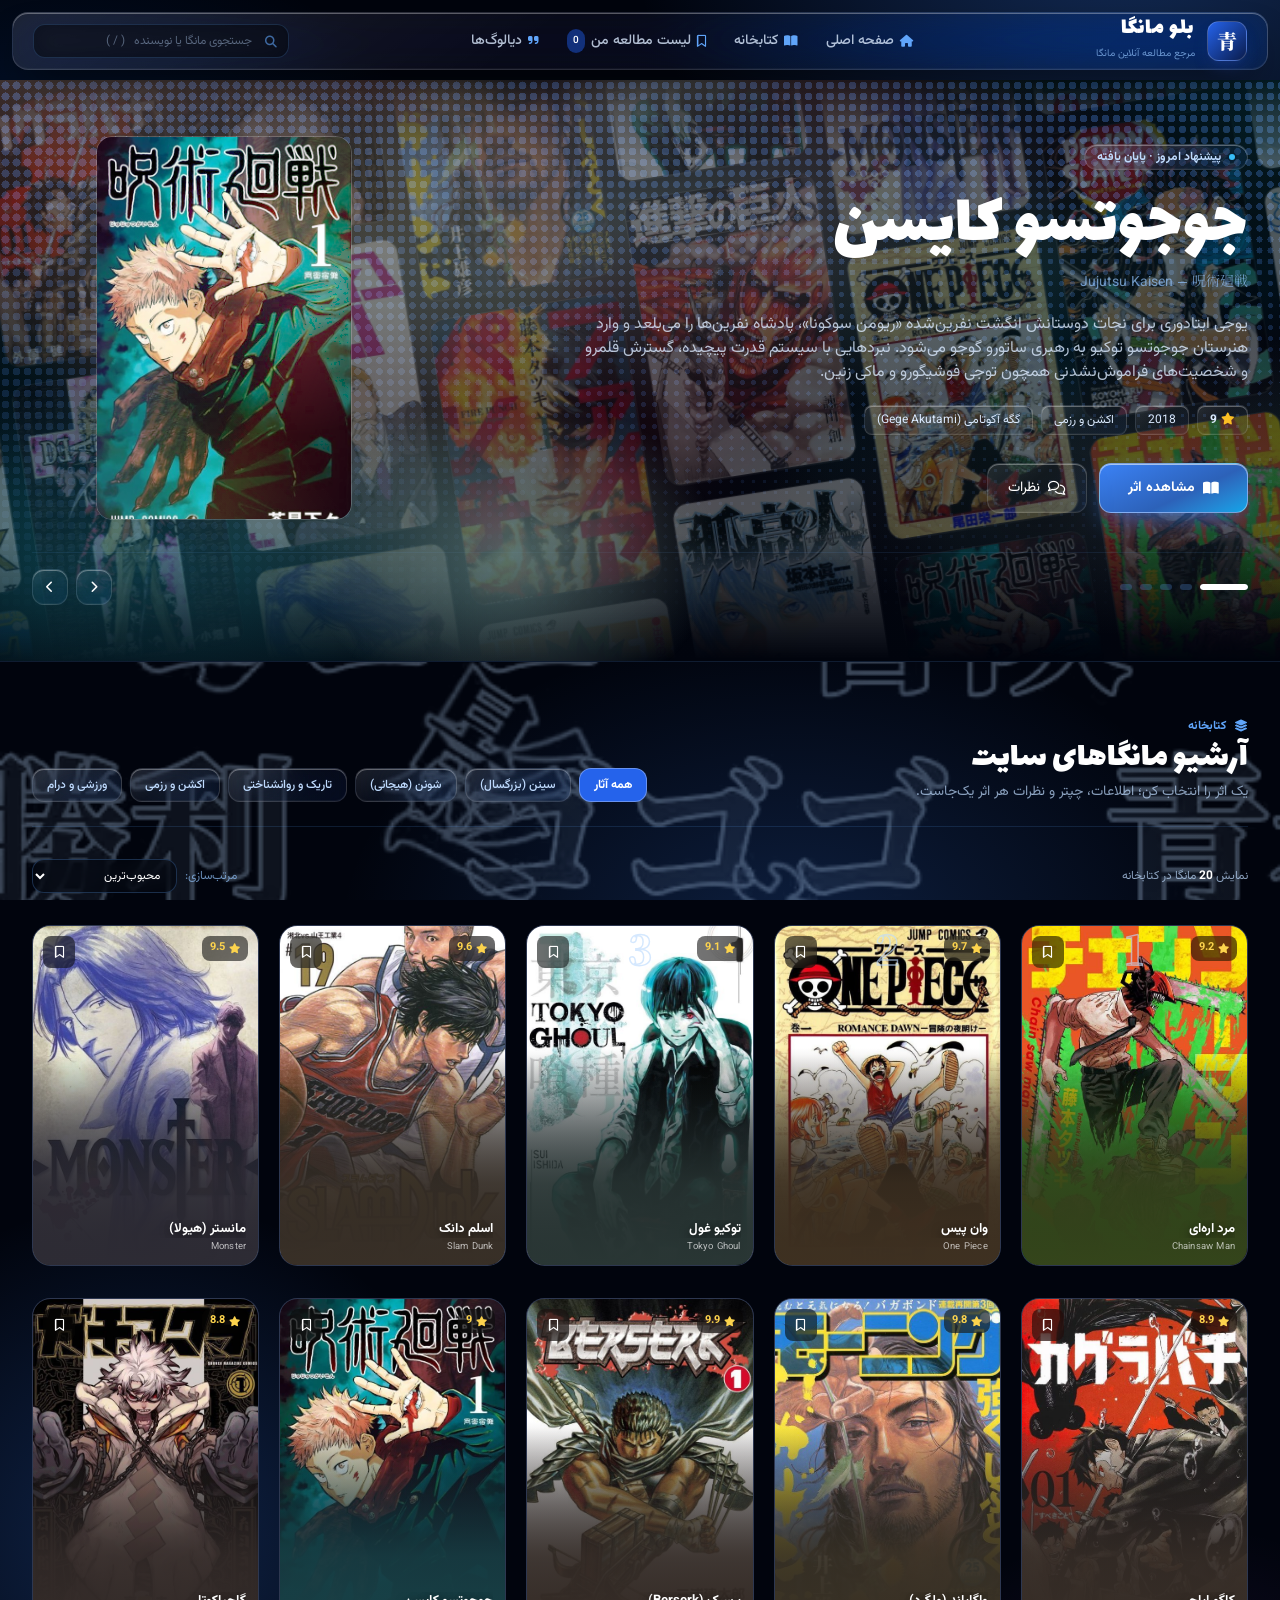
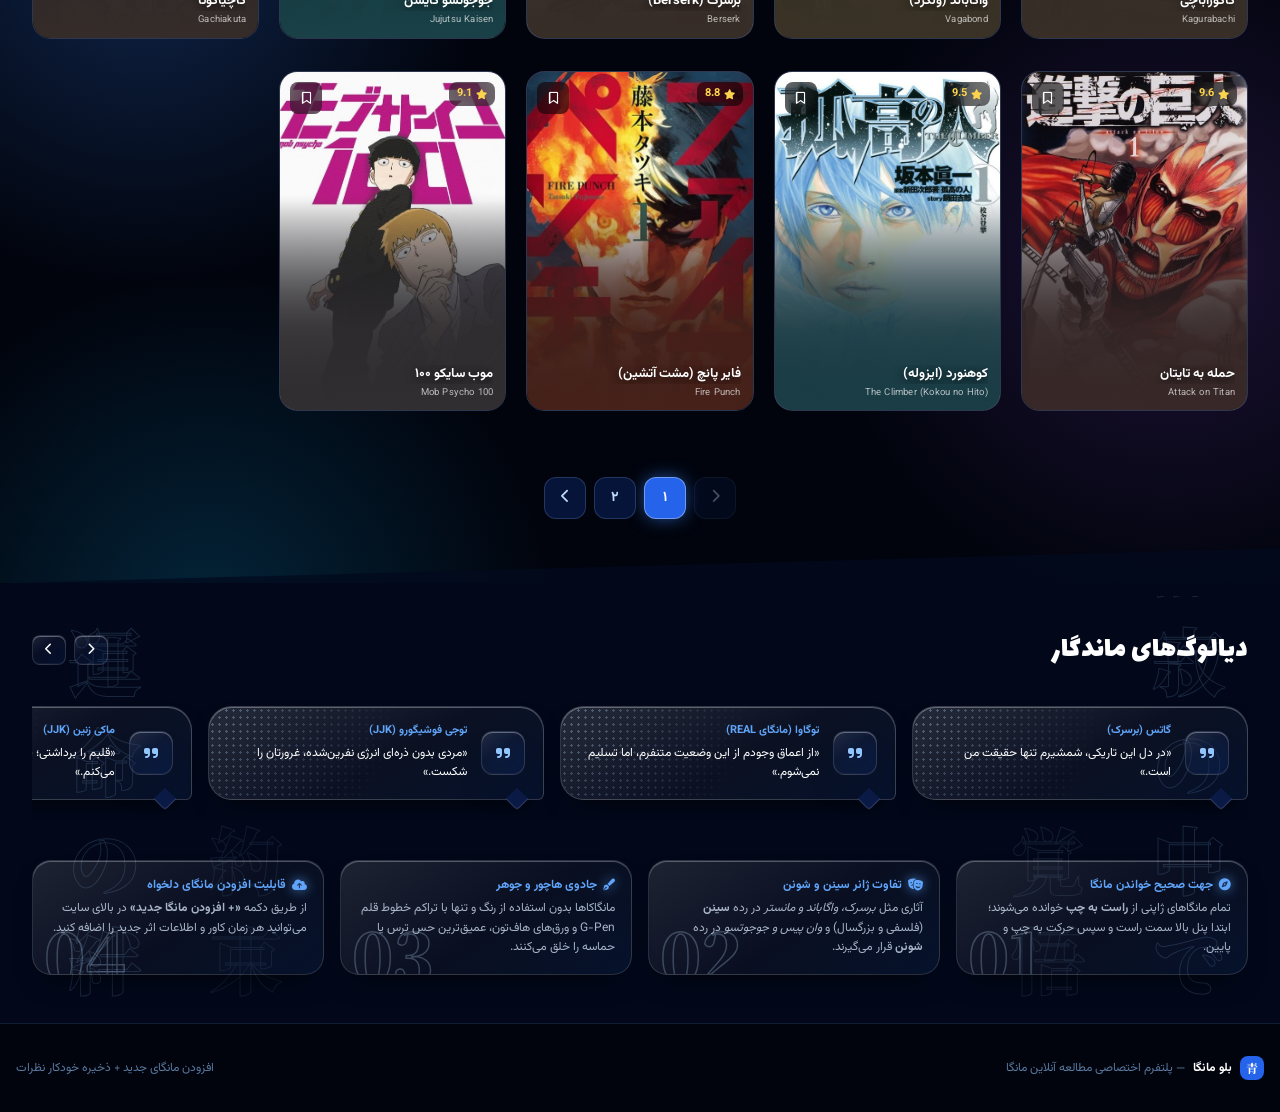
==== index.html @ 3290f6e9 "build: tailwind css + local font awesome" ====
<!DOCTYPE html>
<html lang="fa" dir="rtl" class="scroll-smooth">
<head>
    <meta charset="UTF-8">
    <meta name="viewport" content="width=device-width, initial-scale=1.0">
    <title>بلو مانگا | مرجع مطالعه آنلاین مانگا با تم آبی دارک</title>
    
    <!-- بارگذاری Tailwind CSS -->
    
    
    <!-- فونت‌های فارسی وزیرمتن، لاله‌زار و فونت ژاپنی -->
    <link rel="preconnect" href="https://fonts.googleapis.com">
    <link rel="preconnect" href="https://fonts.gstatic.com" crossorigin>
    <link href="https://fonts.googleapis.com/css2?family=Lalezar&family=Noto+Serif+JP:wght@600;900&family=Vazirmatn:wght@300;400;500;700;900&display=swap" rel="stylesheet" media="print" onload="this.media='all'">
    <noscript><link href="https://fonts.googleapis.com/css2?family=Lalezar&family=Noto+Serif+JP:wght@600;900&family=Vazirmatn:wght@300;400;500;700;900&display=swap" rel="stylesheet"></noscript>
    
    <!-- آیکون‌های FontAwesome -->
    <link rel="stylesheet" href="fa/css/all.min.css">

    

    <style>
        /* ===== CSS اضطراری: وقتی Tailwind لود نشود، صفحه نباید خراب شود (specificity صفر؛ اگر Tailwind بود، او برنده است) ===== */
        :where(img) { max-width: 100%; height: auto; }
        :where(#hero-slider-content) { display: flex; flex-direction: column-reverse; align-items: center; gap: 2rem; }
        :where(#hero-cover) { width: min(16rem, 60vw); aspect-ratio: 2/3; overflow: hidden; border-radius: 1rem; }
        :where(#hero-cover img) { width: 100%; height: 100%; object-fit: cover; object-position: top; }
        :where(#manga-grid) { display: grid; grid-template-columns: repeat(auto-fill, minmax(10rem, 1fr)); gap: 1.5rem 1.25rem; }
        :where(#site-header) { position: fixed; top: .75rem; left: .75rem; right: .75rem; z-index: 40; max-width: 80rem; margin-inline: auto; }
        :where(main) { padding-top: 5rem; }
    </style>
    <style>
        #hero-sec #lib-backdrop { height:100%; -webkit-mask-image: linear-gradient(to bottom, transparent 0%, #000 14%, #000 78%, transparent 100%); mask-image: linear-gradient(to bottom, transparent 0%, #000 14%, #000 78%, transparent 100%); }
        #hero-sec .lb-in { opacity:.27; }
        #hero-halftone { position:absolute; inset:0; pointer-events:none; isolation:isolate; mix-blend-mode:screen; opacity:.36;
            -webkit-mask-image: linear-gradient(to bottom, #000 0%, rgba(0,0,0,.5) 55%, transparent 92%); mask-image: linear-gradient(to bottom, #000 0%, rgba(0,0,0,.5) 55%, transparent 92%); }
        #hero-halftone .d { position:absolute; inset:0;
            background: radial-gradient(circle at 50% 50%, #fff 0, #000 70%) 0 0/11px 11px,
                        radial-gradient(ellipse 60% 60% at 50% 50%, #000 0, #fff 100%) 0 0/170% 170%;
            background-blend-mode: hard-light; filter: contrast(28); animation: htWave 16s ease-in-out infinite alternate; }
        #hero-halftone::after { content:""; position:absolute; inset:0; background:#4f8dff; mix-blend-mode:multiply; }
        @keyframes htWave { from { background-position: 0 0, 0% 0%; } to { background-position: 0 0, 100% 100%; } }
        #hero-jp-mark { position:absolute; left:50%; top:var(--jp-top,27%); transform:translate(-50%,-50%); white-space:nowrap; pointer-events:none; user-select:none;
            font: 900 clamp(4.5rem, 17vw, 15rem)/1 'Noto Serif JP', serif; color: transparent;
            -webkit-text-stroke: 1.5px rgba(191,219,254,.30); animation: jpIn .9s ease both; }
        @media (min-width:1024px){ #hero-jp-mark { --jp-top: 38%; } }
        .lib-wrap { position:relative; }
        #lib-backdrop { position:absolute; left:0; right:0; top:0; height:34rem; overflow:hidden; pointer-events:none; z-index:0;
            -webkit-mask-image: linear-gradient(to bottom, transparent 0%, #000 22%, #000 55%, transparent 100%); mask-image: linear-gradient(to bottom, transparent 0%, #000 22%, #000 55%, transparent 100%); }
        #lib-backdrop .lb-in { position:absolute; inset:-4rem -2rem; display:flex; justify-content:center; gap:1rem; transform: rotate(-9deg) scale(1.1); opacity:.30; }
        #lib-backdrop .lb-col { display:flex; flex-direction:column; gap:1rem; width: clamp(7rem, 15vw, 11rem); flex:none; will-change: transform; animation: lbUp 38s ease-in-out infinite alternate; }
        #lib-backdrop .lb-col:nth-child(even) { animation-name: lbDown; animation-duration: 46s; margin-top:-5rem; }
        #lib-backdrop img { width:100%; aspect-ratio:2/3; object-fit:cover; object-position:top; border-radius:.9rem; border:1px solid rgba(255,255,255,.18); filter: saturate(1.15); }
        @keyframes lbUp { from { transform: translateY(0); } to { transform: translateY(-38%); } }
        @keyframes lbDown { from { transform: translateY(-38%); } to { transform: translateY(0); } }

        /* ===== v19: پنل‌های متحرک مانگا پشت هدر صفحه‌ی جزئیات (کاور، عنوان، دکمه‌ها) ===== */
        #detail-panels { position:absolute; inset:0; z-index:1; overflow:hidden; pointer-events:none; display:none; contain:layout paint; }
        #detail-panels::after { content:""; position:absolute; inset:0; pointer-events:none;
            background: linear-gradient(to bottom, rgba(3,9,24,.70) 0%, rgba(3,9,24,.70) 80%, rgba(3,9,24,.96) 100%); }
        #manga-detail-view.has-panels #detail-panels { display:block; }
        #detail-panels .dp-in { position:absolute; inset:-6rem -4rem; display:flex; justify-content:center; gap:.8rem; transform: rotate(-7deg) scale(1.1); }
        #detail-panels .dp-col { display:flex; flex-direction:column; gap:.8rem; width: clamp(6.5rem, 15vw, 12rem); flex:none; will-change: transform; animation: dpUp 35s ease-in-out infinite alternate; }
        #detail-panels .dp-col:nth-child(even) { animation-name: dpDown; animation-duration: 42s; margin-top:-6rem; }
        #detail-panels .dp-col:nth-child(3n) { animation-duration: 49s; }
        #detail-panels img { display:block; width:100%; height:auto; border-radius:.35rem; }
        @keyframes dpUp { from { transform: translate3d(0,0,0); } to { transform: translate3d(0,-40%,0); } }
        @keyframes dpDown { from { transform: translate3d(0,-40%,0); } to { transform: translate3d(0,0,0); } }
        @media (prefers-reduced-motion: reduce) { #detail-panels .dp-col { animation:none !important; } }

        /* ---- بهینه‌سازی: بلور شیشه‌ای روی لایه‌ی متحرک باعث لگ می‌شد؛ اینجا بدون بلور و با پس‌زمینه‌ی مات‌تر ---- */
        #manga-detail-view.has-panels > div:first-child * { -webkit-backdrop-filter:none !important; backdrop-filter:none !important; }
        #manga-detail-view.has-panels > div:first-child :is(.glass,.chip,button.bg-navy-850,button.bg-navy-800,a.bg-navy-850,.rounded-2xl.bg-navy-850,.rounded-2xl.bg-navy-900,.rounded-3xl.bg-navy-900) { background: rgba(8,18,46,.8) !important; }
        body:has(#manga-detail-view.has-panels:not(.hidden)) header.glass,
        body:has(#manga-detail-view.has-panels:not(.hidden)) .tabbar { -webkit-backdrop-filter:none !important; backdrop-filter:none !important; background: rgba(8,18,46,.88) !important; }
        #manga-detail-view.dp-scrolling #detail-panels .dp-col { animation-play-state: paused; }
        /* ===== v19: متن‌های ژاپنی متحرک فقط از باکس جستجو به پایین؛ هیرو بدون متن ===== */
        #hero-jp-mark, #hero-sec .sfx { display:none !important; }
        /* ===== v13: کارت، شفق، دیالوگ‌ها، کارت‌های راهنما ===== */
        .lib-wrap { overflow: hidden; }
        .lib-aurora { position:absolute; left:0; right:0; top:30rem; bottom:0; pointer-events:none; z-index:0; overflow:hidden; }
        .lib-aurora i { position:absolute; width:46rem; height:46rem; border-radius:50%; will-change:transform; }
        .lib-aurora i:nth-child(1) { left:-14rem; top:2rem;  background:radial-gradient(circle, rgba(59,130,246,.26), transparent 66%); animation:auroraA 24s ease-in-out infinite alternate; }
        .lib-aurora i:nth-child(2) { right:-16rem; top:34%;  background:radial-gradient(circle, rgba(168,85,247,.17), transparent 66%); animation:auroraB 30s ease-in-out infinite alternate; }
        .lib-aurora i:nth-child(3) { left:-10rem; top:68%;   background:radial-gradient(circle, rgba(14,165,233,.20), transparent 66%); animation:auroraA 34s ease-in-out infinite alternate-reverse; }
        @keyframes auroraA { from { transform:translate(0,0) scale(1); } to { transform:translate(8rem,10rem) scale(1.2); } }
        @keyframes auroraB { from { transform:translate(0,0) scale(1.1); } to { transform:translate(-9rem,-8rem) scale(.9); } }

        .m-card .card-info { margin-top:.65rem; padding:.7rem .85rem .75rem; border-radius:1rem; cursor:pointer; position:relative; overflow:hidden;
            background: linear-gradient(160deg, rgba(255,255,255,.10), rgba(255,255,255,.025) 60%, rgba(96,150,255,.07));
            border:1px solid rgba(255,255,255,.11); box-shadow: inset 0 1px 0 rgba(255,255,255,.22), 0 10px 24px -14px rgba(0,0,0,.8);
            transition: border-color .3s, box-shadow .3s, transform .35s cubic-bezier(.16,1,.3,1); }
        .m-card .card-info::before { content:""; position:absolute; top:0; right:0; width:3px; height:100%; background:linear-gradient(to bottom,#60a5fa,#2563eb); opacity:.85; }
        .m-card:hover .card-info { border-color:rgba(147,197,253,.5); transform:translateY(-3px); box-shadow: inset 0 1px 0 rgba(255,255,255,.3), 0 16px 30px -14px rgba(0,0,0,.9), 0 0 24px -8px rgba(var(--glow),.5); }
        .card-info .ci-meta { display:flex; align-items:center; gap:.45rem; margin-top:.5rem; font-size:10.5px; color:rgba(191,219,254,.75); white-space:nowrap; overflow:hidden; }
        .card-info .ci-meta b { width:6px; height:6px; border-radius:50%; background:#38bdf8; box-shadow:0 0 8px #38bdf8; flex:none; }
        .card-info .ci-meta span { overflow:hidden; text-overflow:ellipsis; }

        #quotes-and-topics { position:relative; overflow:hidden; border-top:none !important; margin-top:-2.2rem; padding-top:5.2rem !important;
            clip-path: polygon(0 2.2rem, 100% 0, 100% 100%, 0 100%); }
        .tate { position:absolute; top:0; bottom:0; pointer-events:none; user-select:none; writing-mode:vertical-rl; font:900 clamp(2.4rem,7vw,4.6rem)/1.1 'Noto Serif JP',serif;
            color:transparent; -webkit-text-stroke:1px rgba(147,197,253,.16); letter-spacing:.35em; white-space:nowrap; overflow:hidden; }
        .tate:nth-of-type(1) { right:4%; top:3rem; } .tate:nth-of-type(2) { right:15%; top:6rem; opacity:.7; } .tate:nth-of-type(3) { left:5%; top:2rem; } .tate:nth-of-type(4) { left:16%; top:7rem; opacity:.6; }
        .quote-card { position:relative; flex:none; width:18rem; padding:.9rem 1rem; display:flex; align-items:center; gap:.9rem; border-radius:1.5rem 1.5rem .4rem 1.5rem; overflow:visible;
            background: linear-gradient(150deg, rgba(255,255,255,.14), rgba(255,255,255,.04) 55%, rgba(96,150,255,.08)); border:1px solid rgba(255,255,255,.16);
            box-shadow: inset 0 1px 0 rgba(255,255,255,.3), 0 14px 30px -16px rgba(0,0,0,.85); transition:border-color .3s, transform .35s cubic-bezier(.16,1,.3,1); }
        @media (min-width:640px){ .quote-card { width:20rem; } }
        .quote-card:hover { border-color:rgba(147,197,253,.55); transform:translateY(-4px); }
        .quote-card::after { content:""; position:absolute; right:1.1rem; bottom:-.55rem; width:1rem; height:1rem; transform:rotate(45deg); border-radius:0 0 .2rem 0;
            background:#0a1a45; border-right:1px solid rgba(255,255,255,.16); border-bottom:1px solid rgba(255,255,255,.16); }
        .quote-card::before { content:""; position:absolute; inset:0; border-radius:inherit; pointer-events:none;
            background-image: radial-gradient(rgba(191,219,254,.35) 1px, transparent 1.4px); background-size:7px 7px;
            -webkit-mask-image: radial-gradient(circle at 0% 0%, #000, transparent 55%); mask-image: radial-gradient(circle at 0% 0%, #000, transparent 55%); }
        #compact-quotes-strip { padding-bottom:1.3rem !important; padding-top:.3rem; }

        #topic-grid { counter-reset: t; }
        #topic-grid > div { counter-increment: t; position:relative; overflow:hidden; border-radius:1.2rem;
            background: linear-gradient(145deg, rgba(255,255,255,.11), rgba(255,255,255,.03) 55%, rgba(96,150,255,.08)) !important; border:1px solid rgba(255,255,255,.13) !important;
            box-shadow: inset 0 1px 0 rgba(255,255,255,.28), 0 14px 30px -16px rgba(0,0,0,.85); transition:transform .35s cubic-bezier(.16,1,.3,1), border-color .3s; }
        #topic-grid > div:hover { transform:translateY(-4px); border-color:rgba(147,197,253,.5) !important; }
        #topic-grid > div::after { content: counter(t, decimal-leading-zero); position:absolute; left:.7rem; bottom:-.9rem; font:900 4.2rem/1 'Noto Serif JP',serif; color:transparent;
            -webkit-text-stroke:1.5px rgba(191,219,254,.28); pointer-events:none; }
        #topic-grid > div > div:first-child i { filter: drop-shadow(0 0 6px rgba(96,165,250,.8)); }
        /* ===== v14 ===== */
        @property --h1 { syntax:'<color>'; inherits:true; initial-value:#1e4fc4; }
        @property --h2 { syntax:'<color>'; inherits:true; initial-value:#0ea5e9; }
        #hero-sec { transition: --h1 .9s ease, --h2 .9s ease; }
        #hero-tint { position:absolute; inset:0; pointer-events:none;
            background: radial-gradient(60% 46% at 50% 26%, color-mix(in srgb, var(--h1) 42%, transparent), transparent 72%),
                        radial-gradient(48% 40% at 12% 82%, color-mix(in srgb, var(--h2) 26%, transparent), transparent 72%),
                        radial-gradient(44% 36% at 92% 70%, color-mix(in srgb, var(--h1) 20%, transparent), transparent 72%); }
        .hero-aura { position:absolute; left:50%; top:50%; width:150%; height:118%; transform:translate(-50%,-50%); pointer-events:none; border-radius:50%;
            background: radial-gradient(closest-side, color-mix(in srgb, var(--h1) 70%, transparent), transparent 72%); animation: auraPulse 5s ease-in-out infinite alternate; }
        @keyframes auraPulse { from { opacity:.55; transform:translate(-50%,-50%) scale(.92); } to { opacity:1; transform:translate(-50%,-50%) scale(1.08); } }
        #hero-cover.tilt { transition:none; box-shadow: calc(var(--ry,0deg) * -2) 40px 80px -20px color-mix(in srgb, var(--h1) 70%, transparent), 0 0 0 1px rgba(255,255,255,.2); }
        #hero-cover .glare { position:absolute; inset:0; pointer-events:none; mix-blend-mode:soft-light;
            background: radial-gradient(circle at var(--gx,50%) var(--gy,30%), rgba(255,255,255,.95), rgba(255,255,255,0) 52%); }
        #hero-cover .foil { position:absolute; inset:0; pointer-events:none; mix-blend-mode:color-dodge; opacity:.30;
            background: linear-gradient(115deg, transparent 18%, rgba(255,0,140,.55) 34%, rgba(0,210,255,.55) 50%, rgba(255,230,0,.5) 64%, transparent 80%);
            background-size:260% 260%; background-position: var(--gx,50%) var(--gy,30%); }
        .sfx { position:absolute; pointer-events:none; user-select:none; z-index:1; white-space:nowrap; font:900 clamp(3.4rem,17vw,9.5rem)/1 'Noto Serif JP',serif;
            color:transparent; -webkit-text-stroke:2px rgba(255,255,255,.20); text-shadow:0 0 22px rgba(59,130,246,.5); text-shadow:0 0 26px color-mix(in srgb, var(--h1) 60%, transparent);
            will-change:transform; transform: translate3d(calc(var(--px,0) * var(--k,-28) * 1px), calc(var(--py,0) * var(--k,-28) * .7px), 0) rotate(var(--rot,-8deg)); }
        .sfx.a { top:9%; right:-2%; --rot:-9deg; --k:-30; } .sfx.b { bottom:20%; left:-3%; --rot:7deg; --k:34; font-size:clamp(2.6rem,12vw,7rem); }

        .m-card .cap { position:absolute; left:0; right:0; bottom:0; z-index:3; padding:2rem .75rem .6rem; text-align:right; pointer-events:none; }
        .m-card .cap h3 { margin:0; color:#fff; font-weight:700; font-size:.8rem; line-height:1.4; text-shadow:0 2px 10px rgba(0,0,0,.65);
            display:-webkit-box; -webkit-line-clamp:2; -webkit-box-orient:vertical; overflow:hidden; }
        .m-card .cap .en { margin:.12rem 0 0; font-size:9px; letter-spacing:.02em; color:rgba(255,255,255,.62); direction:ltr; text-align:right; white-space:nowrap; overflow:hidden; text-overflow:ellipsis; }
        .m-card .cap .go { pointer-events:auto; display:block; width:100%; margin-top:.4rem; padding:.25rem 0; border-radius:.6rem; font-size:.66rem; font-weight:600; color:#fff; cursor:pointer;
            background:rgba(255,255,255,.16); border:1px solid rgba(255,255,255,.3); -webkit-backdrop-filter:blur(8px); backdrop-filter:blur(8px); transition:background .25s, opacity .3s, max-height .3s, margin .3s, padding .3s; }
        .m-card .cap .go:hover { background:rgba(255,255,255,.3); }
        @media (hover:hover) {
            .m-card .cap .go { max-height:0; opacity:0; margin-top:0; padding-top:0; padding-bottom:0; border-width:0; overflow:hidden; }
            .m-card:hover .cap .go, .m-card:focus-within .cap .go { max-height:1.8rem; opacity:1; margin-top:.4rem; padding-top:.25rem; padding-bottom:.25rem; border-width:1px; }
        }
        .m-card .shade::after { content:""; position:absolute; inset:0; opacity:0; transition:opacity .7s;
            background: linear-gradient(to top, rgba(var(--tint,4,8,21),.98) 0%, rgba(var(--tint,4,8,21),.84) 24%, rgba(var(--tint,4,8,21),.35) 46%, rgba(var(--tint,4,8,21),0) 64%); }
        .m-card .cover.tinted .shade::after { opacity:1; }
        .m-card.m-card:hover .cover { box-shadow: 0 24px 40px -18px rgba(0,0,0,.9), 0 0 38px -6px rgba(var(--tg,59,130,246),.6); border-color: rgba(var(--tg,147,197,253),.7); }
        .m-card .rank { bottom:auto !important; top:.1rem; left:50% !important; transform:translateX(-50%); font-size:2.5rem !important; }
        /* ===== v15: میدان حروف ژاپنی متحرک ===== */
        #hero-glyphs { position:absolute; inset:0; overflow:hidden; pointer-events:none; z-index:0;
            -webkit-mask-image: linear-gradient(to bottom, transparent 0%, #000 5%, #000 88%, transparent 100%); mask-image: linear-gradient(to bottom, transparent 0%, #000 5%, #000 88%, transparent 100%); }
        #hero-glyphs .gl-rot { position:absolute; inset:0; direction:ltr; }
        #hero-glyphs .gl-wrap { position:absolute; left:var(--x); top:var(--y); transform:translate(-50%,-50%) rotate(var(--a)); }
        #hero-glyphs .gl-row { display:flex; width:max-content; white-space:nowrap; font-family:'Noto Serif JP',serif; font-weight:900; line-height:1.05; color:transparent;
            -webkit-text-stroke:1.2px rgba(191,219,254,.26); animation: glL 70s linear infinite; will-change:transform; }
        #hero-glyphs .gl-row.r { animation-name: glR; }
        #hero-glyphs .gl-row.f { color: color-mix(in srgb, var(--h1, #3b82f6) 20%, transparent); -webkit-text-stroke-color: rgba(191,219,254,.14); }
        #hero-glyphs .gl-row span { padding-inline:.5em; }
        @keyframes glL { from { transform:translateX(0); } to { transform:translateX(-50%); } }
        @keyframes glR { from { transform:translateX(-50%); } to { transform:translateX(0); } }
        #hero-glyphs .gl-col { position:absolute; top:-10%; writing-mode:vertical-rl; font-family:'Noto Serif JP',serif; font-weight:900; line-height:1.25; white-space:nowrap; direction:ltr;
            color:rgba(147,197,253,.22); letter-spacing:.2em; animation: glDown linear infinite; will-change:transform; }
        @keyframes glDown { from { transform:translateY(-30%); } to { transform:translateY(30%); } }
        @keyframes jpIn { from { opacity:0; transform:translate(-50%,-46%); } to { opacity:1; transform:translate(-50%,-50%); } }
    </style>
    <style>
        :root { --line: rgba(148,184,255,.14); --glow: 59,130,246; }
        html { scroll-padding-top: 6rem; }
        body {
            background-color: #01040d; color: #e2e8f0; overflow-x: hidden;
            background-image:
                radial-gradient(60rem 40rem at 90% -10%, rgba(37,99,235,.20), transparent 60%),
                radial-gradient(50rem 36rem at 0% 30%, rgba(14,165,233,.10), transparent 60%),
                radial-gradient(40rem 30rem at 70% 100%, rgba(99,102,241,.12), transparent 60%);
            background-attachment: fixed;
        }
        .glass { background: rgba(7,15,36,.62); backdrop-filter: blur(18px) saturate(1.5); -webkit-backdrop-filter: blur(18px) saturate(1.5); border: 1px solid var(--line); box-shadow: 0 12px 40px -14px rgba(0,0,0,.7); }
        .chip { background: rgba(148,184,255,.08); border: 1px solid var(--line); backdrop-filter: blur(8px); }
        .btn-primary { background: linear-gradient(135deg,#3b82f6,#2563eb 55%,#1d4ed8); box-shadow: 0 8px 24px -8px rgba(59,130,246,.7), inset 0 1px 0 rgba(255,255,255,.25); transition: transform .2s, box-shadow .2s, filter .2s; }
        .btn-primary:hover { transform: translateY(-2px); filter: brightness(1.1); box-shadow: 0 14px 30px -8px rgba(59,130,246,.8), inset 0 1px 0 rgba(255,255,255,.3); }
        .btn-primary:active { transform: translateY(0); }

        .scroll-reveal { opacity: 0; transform: translateY(14px); transition: opacity .5s ease, transform .5s cubic-bezier(.16,1,.3,1); }
        .scroll-reveal.visible { opacity: 1; transform: none; }

        /* کارت مانگا */
        .m-card { position: relative; }
        .m-card .cover { position: relative; aspect-ratio: 2/3; border-radius: 1.1rem; overflow: hidden; cursor: pointer; background: #0b1633; border: 1px solid var(--line); transition: transform .45s cubic-bezier(.16,1,.3,1), box-shadow .45s, border-color .3s; }
        .m-card .cover img { width: 100%; height: 100%; object-fit: cover; object-position: top; transition: transform .7s cubic-bezier(.16,1,.3,1); }
        .m-card:hover .cover { transform: translateY(-6px); border-color: rgba(147,197,253,.55); box-shadow: 0 24px 40px -18px rgba(0,0,0,.9), 0 0 36px -6px rgba(var(--glow),.45); }
        .m-card:hover .cover img { transform: scale(1.07); }
        .m-card .shade { position: absolute; inset: 0; background: linear-gradient(to top, rgba(4,8,21,.96) 0%, rgba(4,8,21,.35) 38%, transparent 62%); pointer-events: none; }
        .m-card .actions { position: absolute; inset-inline: .6rem; bottom: .6rem; display: flex; gap: .4rem; opacity: 0; transform: translateY(10px); transition: all .35s cubic-bezier(.16,1,.3,1); }
        .m-card:hover .actions, .m-card:focus-within .actions { opacity: 1; transform: none; }
        @media (hover: none) { .m-card .actions { opacity: 1; transform: none; } .m-card .info-line { display: none; } }
        .m-card:hover .info-line { opacity: 0; }
        .info-line { transition: opacity .2s; }
        .rank { position: absolute; bottom: -.35rem; left: .5rem; font: 900 3.4rem/1 'Noto Serif JP', serif; color: transparent; -webkit-text-stroke: 1.5px rgba(191,219,254,.55); pointer-events: none; }

        /* هیرو */
        .tilt { transform: perspective(900px) rotateY(var(--ry,0deg)) rotateX(var(--rx,0deg)); transition: transform .25s ease-out; transform-style: preserve-3d; }
        .hero-in > * { animation: heroIn .7s cubic-bezier(.16,1,.3,1) both; }
        .hero-in > *:nth-child(2) { animation-delay: .08s; }
        @keyframes heroIn { from { opacity: 0; transform: translateY(18px); } to { opacity: 1; transform: none; } }
        .dot-fill { animation: dotFill 7s linear forwards; transform-origin: right; }
        @keyframes dotFill { from { transform: scaleX(0); } to { transform: scaleX(1); } }
        #hero-bg-blur { transition: background-image .6s; }

        /* ناوبری پایین موبایل */
        .tabbar a, .tabbar button { display: flex; flex-direction: column; align-items: center; gap: 2px; font-size: 10px; color: #93b4ff; padding: .45rem 0; flex: 1; }
        .tabbar i { font-size: 1.05rem; }

        ::-webkit-scrollbar { width: 8px; height: 8px; }
        ::-webkit-scrollbar-track { background: #040815; }
        ::-webkit-scrollbar-thumb { background: #19316b; border-radius: 9999px; }
        ::-webkit-scrollbar-thumb:hover { background: #3b82f6; }
        :focus-visible { outline: 2px solid #60a5fa; outline-offset: 2px; border-radius: .6rem; }
        #compact-quotes-strip { scrollbar-width: none; scroll-snap-type: x proximity; }
        #compact-quotes-strip > * { scroll-snap-align: start; }
        @media (prefers-reduced-motion: reduce) { *, *::before, *::after { animation: none !important; transition: none !important; } .scroll-reveal { opacity: 1; transform: none; } }
            /* ===== Liquid Glass ===== */
        body { background-image:
            radial-gradient(46rem 34rem at 88% -8%, rgba(37,99,235,.38), transparent 62%),
            radial-gradient(40rem 32rem at 4% 28%, rgba(14,116,255,.22), transparent 62%),
            radial-gradient(44rem 30rem at 62% 105%, rgba(29,78,216,.30), transparent 62%); }
        .glass, .chip, header.glass, .tabbar, #toast-box,
        .rounded-2xl.bg-navy-900, .rounded-2xl.bg-navy-850, .rounded-2xl.bg-navy-850\/90, .rounded-3xl.bg-navy-900,
        button.bg-navy-850, button.bg-navy-800, a.bg-navy-850 {
            background: linear-gradient(140deg, rgba(255,255,255,.13) 0%, rgba(255,255,255,.035) 38%, rgba(96,150,255,.07) 100%) !important;
            backdrop-filter: blur(22px) saturate(1.9) brightness(1.08);
            -webkit-backdrop-filter: blur(22px) saturate(1.9) brightness(1.08);
            border: 1px solid rgba(255,255,255,.13) !important;
            box-shadow: inset 0 1px 0 rgba(255,255,255,.38), inset 0 -1px 0 rgba(255,255,255,.05), inset 0 0 26px rgba(110,165,255,.09), 0 18px 40px -18px rgba(0,0,0,.85);
        }
        .glass, .tabbar { border-radius: 1.4rem; }
        .glass::before { content: ""; position: absolute; inset: 0; border-radius: inherit; pointer-events: none; opacity: 0; transition: opacity .3s;
            background: radial-gradient(260px circle at var(--mx,30%) var(--my,0%), rgba(255,255,255,.18), transparent 62%); }
        .glass:hover::before { opacity: 1; }
        button.bg-navy-850:hover, button.bg-navy-800:hover, .chip:hover { filter: brightness(1.25); }
        .btn-primary { background: linear-gradient(160deg, rgba(96,165,250,.95), rgba(37,99,235,.9) 55%, rgba(29,78,216,.95)) !important;
            border: 1px solid rgba(255,255,255,.35) !important;
            box-shadow: inset 0 1px 0 rgba(255,255,255,.55), inset 0 -8px 16px rgba(10,30,120,.35), 0 10px 28px -8px rgba(59,130,246,.75) !important; }
        .m-card .cover { border-color: rgba(255,255,255,.14); box-shadow: inset 0 1px 0 rgba(255,255,255,.25); }
        .m-card .shade { background: linear-gradient(to top, rgba(1,4,13,.96) 0%, rgba(1,4,13,.4) 38%, transparent 62%); }
        input, textarea, select { background-color: rgba(1,4,13,.55) !important; backdrop-filter: blur(12px); }
        input:focus, textarea:focus { border-color: rgba(147,197,253,.7) !important; box-shadow: 0 0 0 3px rgba(59,130,246,.25); outline: none; }
        #add-manga-modal { background: rgba(1,4,13,.7); }
        #manga-reader-modal > div:first-child, #manga-reader-modal > div:last-child { background: rgba(3,10,31,.55) !important; backdrop-filter: blur(22px) saturate(1.8); }
            /* ===== Rotating light around search box ===== */
        @property --a { syntax: '<angle>'; inherits: false; initial-value: 0deg; }
        @keyframes spinGlow { to { --a: 360deg; } }
        .burn { position: relative; isolation: isolate; }
        .burn::before, .burn::after { content: ""; position: absolute; border-radius: 1.2rem; pointer-events: none;
            background: conic-gradient(from var(--a), transparent 0 52%, #1d4ed8 66%, #60a5fa 82%, #eff6ff 94%, transparent 100%);
            animation: spinGlow 3.2s linear infinite; }
        .burn::before { inset: -3px; z-index: -1; filter: blur(9px); opacity: .95; }
        .burn::after { inset: -1.5px; z-index: 2; padding: 1.5px;
            -webkit-mask: linear-gradient(#000 0 0) content-box, linear-gradient(#000 0 0); -webkit-mask-composite: xor;
            mask: linear-gradient(#000 0 0) content-box exclude, linear-gradient(#000 0 0); }
        .burn input { position: relative; z-index: 1; background-color: rgba(1,6,22,.94) !important; border: 1px solid rgba(147,197,253,.22) !important;
            box-shadow: inset 0 1px 0 rgba(255,255,255,.25); backdrop-filter: none; }

        /* ===== پروفایل تیم ترجمه با نوار چرخان ===== */
        .aw-credit { display:none; align-items:center; gap:12px; padding-top:14px; }
        .aw-burn { position:relative; isolation:isolate; flex:none; width:42px; height:42px; border-radius:50%; }
        .aw-burn::before, .aw-burn::after { content:""; position:absolute; border-radius:50%; pointer-events:none;
            background: conic-gradient(from var(--a), transparent 0 52%, #1d4ed8 66%, #60a5fa 82%, #eff6ff 94%, transparent 100%);
            animation: spinGlow 3.2s linear infinite; }
        .aw-burn::before { inset:-3px; z-index:-1; filter:blur(8px); opacity:.95; }
        .aw-burn::after { inset:-2px; z-index:2; padding:2px;
            -webkit-mask: linear-gradient(#000 0 0) content-box, linear-gradient(#000 0 0); -webkit-mask-composite: xor;
            mask: linear-gradient(#000 0 0) content-box exclude, linear-gradient(#000 0 0); }
        .aw-burn img { position:relative; z-index:1; width:100%; height:100%; border-radius:50%; object-fit:cover; display:block; border:1px solid rgba(147,197,253,.25); background:#0a1c4d; }
        .aw-credit span.t { font-size:12px; color:#bfdbfe; line-height:1.7; }
        .aw-credit span.t b { color:#fff; font-weight:700; }
    </style>
        <style id="fx-ultra">
        /* ===== متغیرهای تم و نورپردازی پویا (v30 Ultra Pro) ===== */
        @property --h1 { syntax:'<color>'; inherits:true; initial-value:#2563eb; }
        @property --h2 { syntax:'<color>'; inherits:true; initial-value:#0ea5e9; }
        @property --a { syntax: '<angle>'; inherits: false; initial-value: 0deg; }

        :root {
            --line: rgba(148, 184, 255, .15);
            --glow: 59, 130, 246;
            --accent-main: #3b82f6;
            --accent-sec: #0ea5e9;
            --accent-rgb: 59, 130, 246;
        }
        html[data-theme="crimson"] {
            --line: rgba(251, 113, 133, .18);
            --glow: 244, 63, 94;
            --accent-main: #f43f5e;
            --accent-sec: #f97316;
            --accent-rgb: 244, 63, 94;
        }
        html[data-theme="violet"] {
            --line: rgba(192, 132, 252, .18);
            --glow: 168, 85, 247;
            --accent-main: #a855f7;
            --accent-sec: #ec4899;
            --accent-rgb: 168, 85, 247;
        }
        html[data-theme="emerald"] {
            --line: rgba(52, 211, 153, .18);
            --glow: 16, 185, 129;
            --accent-main: #10b981;
            --accent-sec: #06b6d4;
            --accent-rgb: 16, 185, 129;
        }

        html { scroll-padding-top: 6rem; }
        body {
            background-color: #01040d;
            color: #e2e8f0;
            overflow-x: hidden;
            background-image:
                radial-gradient(50rem 36rem at 88% -8%, rgba(var(--accent-rgb), .32), transparent 62%),
                radial-gradient(42rem 32rem at 4% 28%, rgba(14, 116, 255, .18), transparent 62%),
                radial-gradient(46rem 32rem at 62% 105%, rgba(var(--accent-rgb), .22), transparent 62%);
            background-attachment: fixed;
        }

        /* ===== Liquid Glass & Bento Surfaces ===== */
        .glass, .chip, header.glass, .tabbar, #toast-box,
        .rounded-2xl.bg-navy-900, .rounded-2xl.bg-navy-850, .rounded-2xl.bg-navy-850\/90, .rounded-3xl.bg-navy-900,
        button.bg-navy-850, button.bg-navy-800, a.bg-navy-850, .bento-card {
            background: linear-gradient(145deg, rgba(255,255,255,.11) 0%, rgba(255,255,255,.03) 42%, rgba(var(--accent-rgb),.07) 100%) !important;
            backdrop-filter: blur(22px) saturate(1.9) brightness(1.06);
            -webkit-backdrop-filter: blur(22px) saturate(1.9) brightness(1.06);
            border: 1px solid rgba(255,255,255,.13) !important;
            box-shadow: inset 0 1px 0 rgba(255,255,255,.32), inset 0 -1px 0 rgba(255,255,255,.04), 0 18px 40px -18px rgba(0,0,0,.85);
        }
        .glass, .tabbar { border-radius: 1.4rem; }
        .glass::before, .bento-card::before {
            content: ""; position: absolute; inset: 0; border-radius: inherit; pointer-events: none; opacity: 0; transition: opacity .3s;
            background: radial-gradient(300px circle at var(--mx,50%) var(--my,0%), rgba(255,255,255,.16), transparent 65%);
        }
        .glass:hover::before, .bento-card:hover::before { opacity: 1; }

        .btn-primary {
            background: linear-gradient(155deg, var(--accent-main), color-mix(in srgb, var(--accent-main) 75%, #000) 60%, var(--accent-sec)) !important;
            border: 1px solid rgba(255,255,255,.38) !important;
            box-shadow: inset 0 1px 0 rgba(255,255,255,.55), 0 10px 28px -8px rgba(var(--accent-rgb), .78) !important;
            transition: transform .22s cubic-bezier(.16,1,.3,1), filter .22s, box-shadow .22s;
        }
        .btn-primary:hover {
            transform: translateY(-2px);
            filter: brightness(1.12);
            box-shadow: inset 0 1px 0 rgba(255,255,255,.65), 0 16px 34px -8px rgba(var(--accent-rgb), .9) !important;
        }
        .btn-primary:active { transform: translateY(0); }

        /* ===== هیرو و کاور هولوگرافیک سه‌بعدی ===== */
        #hero-sec { transition: --h1 .9s ease, --h2 .9s ease; }
        #hero-tint {
            position:absolute; inset:0; pointer-events:none;
            background:
                radial-gradient(62% 48% at 50% 24%, color-mix(in srgb, var(--h1) 44%, transparent), transparent 72%),
                radial-gradient(48% 42% at 12% 82%, color-mix(in srgb, var(--h2) 28%, transparent), transparent 72%),
                radial-gradient(44% 36% at 92% 70%, color-mix(in srgb, var(--h1) 22%, transparent), transparent 72%);
        }
        #hero-sec #lib-backdrop {
            height:100%;
            -webkit-mask-image: linear-gradient(to bottom, transparent 0%, #000 14%, #000 78%, transparent 100%);
            mask-image: linear-gradient(to bottom, transparent 0%, #000 14%, #000 78%, transparent 100%);
        }
        #hero-sec .lb-in { opacity:.25; }
        #hero-halftone {
            position:absolute; inset:0; pointer-events:none; isolation:isolate; mix-blend-mode:screen; opacity:.32;
            -webkit-mask-image: linear-gradient(to bottom, #000 0%, rgba(0,0,0,.5) 55%, transparent 92%);
            mask-image: linear-gradient(to bottom, #000 0%, rgba(0,0,0,.5) 55%, transparent 92%);
        }
        #hero-halftone .d {
            position:absolute; inset:0;
            background: radial-gradient(circle at 50% 50%, #fff 0, #000 70%) 0 0/11px 11px,
                        radial-gradient(ellipse 60% 60% at 50% 50%, #000 0, #fff 100%) 0 0/170% 170%;
            background-blend-mode: hard-light; filter: contrast(28);
        }
        #hero-halftone::after { content:""; position:absolute; inset:0; background:#4f8dff; mix-blend-mode:multiply; }
        #hero-jp-mark, #hero-sec .sfx { display:none !important; }

        .hero-aura {
            position:absolute; left:50%; top:50%; width:150%; height:118%; transform:translate(-50%,-50%);
            pointer-events:none; border-radius:50%;
            background: radial-gradient(closest-side, color-mix(in srgb, var(--h1) 70%, transparent), transparent 72%);
            animation: auraPulse 5s ease-in-out infinite alternate;
        }
        @keyframes auraPulse {
            from { opacity:.55; transform:translate(-50%,-50%) scale(.92); }
            to { opacity:1; transform:translate(-50%,-50%) scale(1.08); }
        }
        .tilt {
            transform: perspective(900px) rotateY(var(--ry,0deg)) rotateX(var(--rx,0deg));
            transition: transform .25s ease-out; transform-style: preserve-3d;
        }
        #hero-cover.tilt {
            transition:none;
            box-shadow: calc(var(--ry,0deg) * -2) 40px 80px -20px color-mix(in srgb, var(--h1) 72%, transparent), 0 0 0 1px rgba(255,255,255,.24);
        }
        #hero-cover .glare {
            position:absolute; inset:0; pointer-events:none; mix-blend-mode:soft-light;
            background: radial-gradient(circle at var(--gx,50%) var(--gy,30%), rgba(255,255,255,.95), rgba(255,255,255,0) 52%);
        }
        #hero-cover .foil {
            position:absolute; inset:0; pointer-events:none; mix-blend-mode:color-dodge; opacity:.30;
            background: linear-gradient(115deg, transparent 18%, rgba(255,0,140,.55) 34%, rgba(0,210,255,.55) 50%, rgba(255,230,0,.5) 64%, transparent 80%);
            background-size:260% 260%; background-position: var(--gx,50%) var(--gy,30%);
        }
        .hero-in > * { animation: heroIn .65s cubic-bezier(.16,1,.3,1) both; }
        .hero-in > *:nth-child(2) { animation-delay: .07s; }
        @keyframes heroIn { from { opacity: 0; transform: translateY(18px); } to { opacity: 1; transform: none; } }
        .dot-fill { animation: dotFill 7s linear forwards; transform-origin: right; }
        @keyframes dotFill { from { transform: scaleX(0); } to { transform: scaleX(1); } }
        #hero-bg-blur { transition: background-image .6s; }

        /* ===== نوار کاورهای پس‌زمینه هیرو ===== */
        .lib-wrap { position:relative; overflow: hidden; clip-path: inset(0); }
        #lib-backdrop {
            position:absolute; left:0; right:0; top:0; height:34rem; overflow:hidden; pointer-events:none; z-index:0;
            -webkit-mask-image: linear-gradient(to bottom, transparent 0%, #000 22%, #000 55%, transparent 100%);
            mask-image: linear-gradient(to bottom, transparent 0%, #000 22%, #000 55%, transparent 100%);
        }
        #lib-backdrop .lb-in { position:absolute; inset:-4rem -2rem; display:flex; justify-content:center; gap:1rem; transform: rotate(-9deg) scale(1.1); opacity:.30; }
        #lib-backdrop .lb-col { display:flex; flex-direction:column; gap:1rem; width: clamp(7rem, 15vw, 11rem); flex:none; will-change: transform; animation: lbUp 38s ease-in-out infinite alternate; }
        #lib-backdrop .lb-col:nth-child(even) { animation-name: lbDown; animation-duration: 46s; margin-top:-5rem; }
        #lib-backdrop img { width:100%; aspect-ratio:2/3; object-fit:cover; object-position:top; border-radius:.9rem; border:1px solid rgba(255,255,255,.18); filter: saturate(1.15); }
        @keyframes lbUp { from { transform: translateY(0); } to { transform: translateY(-38%); } }
        @keyframes lbDown { from { transform: translateY(-38%); } to { transform: translateY(0); } }

        /* ===== پنل‌های متحرک صفحه جزئیات هر مانگا ===== */
        #detail-panels { position:absolute; inset:0; z-index:1; overflow:hidden; pointer-events:none; display:none; contain:layout paint; }
        #detail-panels::after {
            content:""; position:absolute; inset:0; pointer-events:none;
            background: linear-gradient(to bottom, rgba(3,9,24,.68) 0%, rgba(3,9,24,.72) 80%, rgba(3,9,24,.97) 100%);
        }
        #manga-detail-view.has-panels #detail-panels { display:block; }
        #detail-panels .dp-in { position:absolute; inset:-6rem -4rem; display:flex; justify-content:center; gap:.8rem; transform: rotate(-7deg) scale(1.1); }
        #detail-panels .dp-col { display:flex; flex-direction:column; gap:.8rem; width: clamp(6.5rem, 15vw, 12rem); flex:none; will-change: transform; animation: dpUp 35s ease-in-out infinite alternate; }
        #detail-panels .dp-col:nth-child(even) { animation-name: dpDown; animation-duration: 42s; margin-top:-6rem; }
        #detail-panels .dp-col:nth-child(3n) { animation-duration: 49s; }
        #detail-panels img { display:block; width:100%; height:auto; border-radius:.35rem; }
        @keyframes dpUp { from { transform: translate3d(0,0,0); } to { transform: translate3d(0,-40%,0); } }
        @keyframes dpDown { from { transform: translate3d(0,-40%,0); } to { transform: translate3d(0,0,0); } }
        #manga-detail-view.has-panels > div:first-child * { -webkit-backdrop-filter:none !important; backdrop-filter:none !important; }
        #manga-detail-view.has-panels > div:first-child :is(.glass,.chip,button.bg-navy-850,button.bg-navy-800,a.bg-navy-850,.rounded-2xl.bg-navy-850,.rounded-2xl.bg-navy-900,.rounded-3xl.bg-navy-900) { background: rgba(8,18,46,.82) !important; }
        body:has(#manga-detail-view.has-panels:not(.hidden)) header.glass,
        body:has(#manga-detail-view.has-panels:not(.hidden)) .tabbar { -webkit-backdrop-filter:none !important; backdrop-filter:none !important; background: rgba(8,18,46,.90) !important; }
        #manga-detail-view.dp-scrolling #detail-panels .dp-col { animation-play-state: paused; }

        /* ===== میدان حروف ژاپنی متحرک و ویدیو پس‌زمینه ===== */
        #glyph-video { position:fixed; inset:0; z-index:0; pointer-events:none; display:none; }
        #glyph-video video { width:100%; height:100%; object-fit:cover; display:block; }
        html.gv #glyph-video { display:block; }
        html.gv #hero-glyphs { display:none !important; }

        #hero-glyphs { position:absolute; inset:0; overflow:hidden; pointer-events:none; z-index:0; contain: layout paint; }
        #hero-glyphs .gl-rot { position:absolute; inset:0; direction:ltr; }
        #hero-glyphs .gl-wrap { position:absolute; left:var(--x); top:var(--y); transform:translate(-50%,-50%) rotate(var(--a)); }
        #hero-glyphs .gl-row {
            display:flex; width:max-content; white-space:nowrap; font-family:'Noto Serif JP',serif; font-weight:900; line-height:1.05; color:transparent;
            -webkit-text-stroke:1.2px rgba(191,219,254,.24); animation: glL 70s linear infinite; will-change:transform;
        }
        #hero-glyphs .gl-row.r { animation-name: glR; }
        #hero-glyphs .gl-row.f { color: color-mix(in srgb, var(--h1, #3b82f6) 18%, transparent); -webkit-text-stroke-color: rgba(191,219,254,.14); }
        #hero-glyphs .gl-row span { padding-inline:.5em; }
        @keyframes glL { from { transform:translateX(0); } to { transform:translateX(-50%); } }
        @keyframes glR { from { transform:translateX(-50%); } to { transform:translateX(0); } }
        #hero-glyphs .gl-col {
            position:absolute; top:-10%; writing-mode:vertical-rl; font-family:'Noto Serif JP',serif; font-weight:900; line-height:1.25; white-space:nowrap; direction:ltr;
            color:rgba(147,197,253,.20); letter-spacing:.2em; animation: glDown linear infinite; will-change:transform;
        }
        @keyframes glDown { from { transform:translateY(-30%); } to { transform:translateY(30%); } }
        .is-scrolling #hero-glyphs *, .is-scrolling #lib-backdrop *, .is-scrolling #hero-halftone * { animation-play-state: paused !important; }

        /* ===== کارت‌های مانگا (Grid & Bento) ===== */
        .m-card { position: relative; }
        .m-card .cover {
            position: relative; aspect-ratio: 2/3; border-radius: 1.15rem; overflow: hidden; cursor: pointer;
            background: #0b1633; border: 1px solid rgba(255,255,255,.14);
            box-shadow: inset 0 1px 0 rgba(255,255,255,.25);
            transition: transform .45s cubic-bezier(.16,1,.3,1), box-shadow .45s, border-color .3s;
        }
        .m-card .cover img { width: 100%; height: 100%; object-fit: cover; object-position: top; transition: transform .7s cubic-bezier(.16,1,.3,1); }
        .m-card:hover .cover {
            transform: translateY(-7px);
            box-shadow: 0 24px 42px -16px rgba(0,0,0,.92), 0 0 38px -6px rgba(var(--tg, var(--accent-rgb)), .62);
            border-color: rgba(var(--tg, 147,197,253), .75);
        }
        .m-card:hover .cover img { transform: scale(1.07); }
        .m-card .shade { position: absolute; inset: 0; background: linear-gradient(to top, rgba(1,4,13,.96) 0%, rgba(1,4,13,.4) 38%, transparent 62%); pointer-events: none; }
        .m-card .shade::after {
            content:""; position:absolute; inset:0; opacity:0; transition:opacity .7s;
            background: linear-gradient(to top, rgba(var(--tint,4,8,21),.98) 0%, rgba(var(--tint,4,8,21),.84) 24%, rgba(var(--tint,4,8,21),.35) 46%, rgba(var(--tint,4,8,21),0) 64%);
        }
        .m-card .cover.tinted .shade::after { opacity:1; }
        .m-card .cap { position:absolute; left:0; right:0; bottom:0; z-index:3; padding:2rem .75rem .65rem; text-align:right; pointer-events:none; }
        .m-card .cap h3 { margin:0; color:#fff; font-weight:700; font-size:.82rem; line-height:1.4; text-shadow:0 2px 10px rgba(0,0,0,.75); display:-webkit-box; -webkit-line-clamp:2; -webkit-box-orient:vertical; overflow:hidden; }
        .m-card .cap .en { margin:.14rem 0 0; font-size:9.5px; letter-spacing:.02em; color:rgba(255,255,255,.68); direction:ltr; text-align:right; white-space:nowrap; overflow:hidden; text-overflow:ellipsis; }
        .m-card .cap .go {
            pointer-events:auto; display:flex; align-items:center; justify-content:center; gap:.35rem; width:100%; margin-top:.45rem; padding:.3rem 0; border-radius:.65rem; font-size:.68rem; font-weight:700; color:#fff; cursor:pointer;
            background:rgba(255,255,255,.18); border:1px solid rgba(255,255,255,.32); -webkit-backdrop-filter:blur(8px); backdrop-filter:blur(8px);
            transition:background .25s, opacity .3s, max-height .3s, margin .3s, padding .3s;
        }
        .m-card .cap .go:hover { background:rgba(var(--accent-rgb), .75); }
        @media (hover:hover) {
            .m-card .cap .go { max-height:0; opacity:0; margin-top:0; padding-top:0; padding-bottom:0; border-width:0; overflow:hidden; }
            .m-card:hover .cap .go, .m-card:focus-within .cap .go { max-height:2rem; opacity:1; margin-top:.45rem; padding-top:.3rem; padding-bottom:.3rem; border-width:1px; }
        }
        .m-card .rank {
            position: absolute; top:.1rem; left:50%; transform:translateX(-50%);
            font: 900 2.5rem/1 'Noto Serif JP', serif; color: transparent;
            -webkit-text-stroke: 1.5px rgba(191,219,254,.65); pointer-events: none; z-index:2;
        }

        @media (max-width: 639px) {
            #manga-grid.grid-poster .m-card .cover { border-radius: .85rem; }
            #manga-grid.grid-poster .m-card .cap { padding: 1.4rem .45rem .4rem; }
            #manga-grid.grid-poster .m-card .cap h3 { font-size: .68rem; line-height: 1.35; }
            #manga-grid.grid-poster .m-card .cap .en { display: none; }
            #manga-grid.grid-poster .m-card .cap .go { margin-top:.3rem; padding:.18rem 0; font-size:.58rem; border-radius:.5rem; }
            #manga-grid.grid-poster .m-card .cover > span.rating-pill { top:.35rem !important; right:.35rem !important; padding:.1rem .3rem !important; font-size:9px !important; border-radius:.45rem !important; }
            #manga-grid.grid-poster .m-card .cover > div.card-top-actions { top:.35rem !important; left:.35rem !important; gap:.2rem !important; }
            #manga-grid.grid-poster .m-card .cover > div.card-top-actions button { width:1.5rem !important; height:1.5rem !important; border-radius:.45rem !important; }
            #manga-grid.grid-poster .m-card .rank { font-size: 1.6rem !important; }
        }

        /* ===== نوار چرخان نور دور جستجو و لوگوی تیم ترجمه ===== */
        @keyframes spinGlow { to { --a: 360deg; } }
        .burn { position: relative; isolation: isolate; }
        .burn::before, .burn::after {
            content: ""; position: absolute; border-radius: 1.2rem; pointer-events: none;
            background: conic-gradient(from var(--a), transparent 0 52%, var(--accent-main) 66%, #60a5fa 82%, #eff6ff 94%, transparent 100%);
            animation: spinGlow 3.2s linear infinite;
        }
        .burn::before { inset: -3px; z-index: -1; filter: blur(9px); opacity: .95; }
        .burn::after {
            inset: -1.5px; z-index: 2; padding: 1.5px;
            -webkit-mask: linear-gradient(#000 0 0) content-box, linear-gradient(#000 0 0); -webkit-mask-composite: xor;
            mask: linear-gradient(#000 0 0) content-box exclude, linear-gradient(#000 0 0);
        }
        .burn input {
            position: relative; z-index: 1; background-color: rgba(1,6,22,.94) !important;
            border: 1px solid rgba(147,197,253,.22) !important; box-shadow: inset 0 1px 0 rgba(255,255,255,.25);
        }

        .aw-credit { display:none; align-items:center; gap:12px; padding-top:14px; }
        .aw-burn { position:relative; isolation:isolate; flex:none; width:42px; height:42px; border-radius:50%; }
        .aw-burn::before, .aw-burn::after {
            content:""; position:absolute; border-radius:50%; pointer-events:none;
            background: conic-gradient(from var(--a), transparent 0 52%, #1d4ed8 66%, #60a5fa 82%, #eff6ff 94%, transparent 100%);
            animation: spinGlow 3.2s linear infinite;
        }
        .aw-burn::before { inset:-3px; z-index:-1; filter:blur(8px); opacity:.95; }
        .aw-burn::after {
            inset:-2px; z-index:2; padding:2px;
            -webkit-mask: linear-gradient(#000 0 0) content-box, linear-gradient(#000 0 0); -webkit-mask-composite: xor;
            mask: linear-gradient(#000 0 0) content-box exclude, linear-gradient(#000 0 0);
        }
        .aw-burn img { position:relative; z-index:1; width:100%; height:100%; border-radius:50%; object-fit:cover; display:block; border:1px solid rgba(147,197,253,.25); background:#0a1c4d; }
        .aw-credit span.t { font-size:12px; color:#bfdbfe; line-height:1.7; }
        .aw-credit span.t b { color:#fff; font-weight:700; }

        /* ===== دیالوگ‌ها و موضوعات ===== */
        #quotes-and-topics {
            position:relative; overflow:hidden; border-top:none !important; margin-top:-2.2rem; padding-top:5.2rem !important;
            clip-path: polygon(0 2.2rem, 100% 0, 100% 100%, 0 100%);
        }
        .tate {
            position:absolute; top:0; bottom:0; pointer-events:none; user-select:none; writing-mode:vertical-rl;
            font:900 clamp(2.4rem,7vw,4.6rem)/1.1 'Noto Serif JP',serif; color:transparent;
            -webkit-text-stroke:1px rgba(147,197,253,.16); letter-spacing:.35em; white-space:nowrap; overflow:hidden;
        }
        .tate:nth-of-type(1) { right:4%; top:3rem; } .tate:nth-of-type(2) { right:15%; top:6rem; opacity:.7; }
        .tate:nth-of-type(3) { left:5%; top:2rem; } .tate:nth-of-type(4) { left:16%; top:7rem; opacity:.6; }

        .quote-card {
            position:relative; flex:none; width:18.5rem; padding:1rem 1.1rem; display:flex; align-items:center; gap:.9rem;
            border-radius:1.5rem 1.5rem .4rem 1.5rem; overflow:visible; cursor:pointer;
            background: linear-gradient(150deg, rgba(255,255,255,.14), rgba(255,255,255,.04) 55%, rgba(var(--accent-rgb),.08));
            border:1px solid rgba(255,255,255,.16);
            box-shadow: inset 0 1px 0 rgba(255,255,255,.3), 0 14px 30px -16px rgba(0,0,0,.85);
            transition:border-color .3s, transform .35s cubic-bezier(.16,1,.3,1);
        }
        @media (min-width:640px){ .quote-card { width:21rem; } }
        .quote-card:hover { border-color:rgba(147,197,253,.55); transform:translateY(-4px); }
        .quote-card::after {
            content:""; position:absolute; right:1.1rem; bottom:-.55rem; width:1rem; height:1rem; transform:rotate(45deg); border-radius:0 0 .2rem 0;
            background:#0a1a45; border-right:1px solid rgba(255,255,255,.16); border-bottom:1px solid rgba(255,255,255,.16);
        }
        .quote-card::before {
            content:""; position:absolute; inset:0; border-radius:inherit; pointer-events:none;
            background-image: radial-gradient(rgba(191,219,254,.35) 1px, transparent 1.4px); background-size:7px 7px;
            -webkit-mask-image: radial-gradient(circle at 0% 0%, #000, transparent 55%);
            mask-image: radial-gradient(circle at 0% 0%, #000, transparent 55%);
        }
        #compact-quotes-strip { padding-bottom:1.3rem !important; padding-top:.3rem; scrollbar-width: none; scroll-snap-type: x proximity; }
        #compact-quotes-strip > * { scroll-snap-align: start; }

        #topic-grid { counter-reset: t; }
        #topic-grid > div {
            counter-increment: t; position:relative; overflow:hidden; border-radius:1.2rem;
            background: linear-gradient(145deg, rgba(255,255,255,.11), rgba(255,255,255,.03) 55%, rgba(var(--accent-rgb),.08)) !important;
            border:1px solid rgba(255,255,255,.13) !important;
            box-shadow: inset 0 1px 0 rgba(255,255,255,.28), 0 14px 30px -16px rgba(0,0,0,.85);
            transition:transform .35s cubic-bezier(.16,1,.3,1), border-color .3s;
        }
        #topic-grid > div:hover { transform:translateY(-4px); border-color:rgba(147,197,253,.5) !important; }
        #topic-grid > div::after {
            content: counter(t, decimal-leading-zero); position:absolute; left:.7rem; bottom:-.9rem;
            font:900 4.2rem/1 'Noto Serif JP',serif; color:transparent;
            -webkit-text-stroke:1.5px rgba(191,219,254,.26); pointer-events:none;
        }

        /* ===== صفحه‌بندی و اسکرول ===== */
        .pager { display:flex; flex-wrap:wrap; justify-content:center; gap:8px; padding:34px 0 8px; direction:rtl; position:relative; z-index:2; }
        .pager .pg-btn { min-width:42px; height:42px; padding:0 12px; border-radius:12px; font:700 14px Vazirmatn,sans-serif; color:#bfdbfe; background:rgba(10,28,77,.7); border:1px solid rgba(147,197,253,.2); cursor:pointer; transition:background .2s, transform .2s; }
        .pager .pg-btn:active { transform:scale(.94); }
        .pager .pg-btn.on { background:var(--accent-main); color:#fff; border-color:rgba(255,255,255,.35); box-shadow:0 0 18px -2px rgba(var(--accent-rgb),.7); }
        .pager .pg-btn.dis { opacity:.35; pointer-events:none; }

        .scroll-reveal { opacity: 0; transform: translateY(14px); transition: opacity .5s ease, transform .5s cubic-bezier(.16,1,.3,1); }
        .scroll-reveal.visible { opacity: 1; transform: none; }

        .tabbar a, .tabbar button { display: flex; flex-direction: column; align-items: center; gap: 2px; font-size: 10px; color: #93b4ff; padding: .45rem 0; flex: 1; }
        .tabbar i { font-size: 1.05rem; }

        input, textarea, select { background-color: rgba(1,4,13,.6) !important; backdrop-filter: blur(12px); }
        input:focus, textarea:focus { border-color: rgba(147,197,253,.7) !important; box-shadow: 0 0 0 3px rgba(var(--accent-rgb),.25); outline: none; }

        /* فیلترهای چپترخوان */
        .reader-filter-contrast img { filter: contrast(1.38) brightness(1.04) grayscale(1); }
        .reader-filter-sepia img { filter: sepia(.38) contrast(1.08) brightness(.96); }
        .reader-filter-night img { filter: brightness(.78) contrast(1.1); }

        ::-webkit-scrollbar { width: 8px; height: 8px; }
        ::-webkit-scrollbar-track { background: #040815; }
        ::-webkit-scrollbar-thumb { background: #19316b; border-radius: 9999px; }
        ::-webkit-scrollbar-thumb:hover { background: var(--accent-main); }
        :focus-visible { outline: 2px solid #60a5fa; outline-offset: 2px; border-radius: .6rem; }
        @media (prefers-reduced-motion: reduce) { *, *::before, *::after { animation: none !important; transition: none !important; } .scroll-reveal { opacity: 1; transform: none; } }
    </style>
    <style id="perf-lite">
        /* ===== سبک‌سازی صفحه اصلی ===== */
        #hero-halftone .d { animation: none !important; }
        .lib-aurora i { animation: none !important; will-change: auto; }
        #hero-glyphs { -webkit-mask-image: none !important; mask-image: none !important; contain: layout paint; }
        .pager { display:flex; flex-wrap:wrap; justify-content:center; gap:8px; padding:34px 0 8px; direction:rtl; position:relative; z-index:2; }
        .pager .pg-btn { min-width:42px; height:42px; padding:0 12px; border-radius:12px; font:700 14px Vazirmatn,sans-serif; color:#bfdbfe; background:rgba(10,28,77,.7); border:1px solid rgba(147,197,253,.2); cursor:pointer; transition:background .2s, transform .2s; }
        .pager .pg-btn:active { transform:scale(.94); }
        .pager .pg-btn.on { background:#2563eb; color:#fff; border-color:rgba(255,255,255,.35); box-shadow:0 0 18px -2px rgba(59,130,246,.7); }
        .pager .pg-btn.dis { opacity:.35; pointer-events:none; }
        .is-scrolling #hero-glyphs *, .is-scrolling #lib-backdrop *, .is-scrolling #hero-halftone * { animation-play-state: paused !important; }
        /* ===== حروف ژاپنی به‌صورت ویدیو (سبک‌تر از انیمیشن CSS) ===== */
        .lib-wrap { clip-path: inset(0); }
        #glyph-video { position:fixed; inset:0; z-index:0; pointer-events:none; display:none; }
        #glyph-video video { width:100%; height:100%; object-fit:cover; display:block; }
        html.gv #glyph-video { display:block; }
        html.gv #hero-glyphs { display:none !important; }
        /* ===== کارت‌های فشرده‌تر برای نمایش ۳ تایی در موبایل ===== */
        @media (max-width: 639px) {
            #manga-grid .m-card .cover { border-radius: .85rem; }
            #manga-grid .m-card .cap { padding: 1.4rem .45rem .4rem; }
            #manga-grid .m-card .cap h3 { font-size: .68rem; line-height: 1.35; display:-webkit-box; -webkit-line-clamp:2; -webkit-box-orient:vertical; overflow:hidden; }
            #manga-grid .m-card .cap .en { display: none; }
            #manga-grid .m-card .cap .go { margin-top:.3rem; padding:.18rem 0; font-size:.58rem; border-radius:.5rem; }
            #manga-grid .m-card .cover > span.absolute { top:.35rem !important; right:.35rem !important; padding:.1rem .3rem !important; font-size:9px !important; gap:.15rem !important; border-radius:.45rem !important; }
            #manga-grid .m-card .cover > span.absolute i { font-size:8px !important; }
            #manga-grid .m-card .cover > button[aria-label] { top:.35rem !important; left:.35rem !important; width:1.5rem !important; height:1.5rem !important; border-radius:.45rem !important; }
            #manga-grid .m-card .cover > button[aria-label] i { font-size:.62rem !important; }
            #manga-grid .m-card .rank { font-size: 1.6rem !important; }
        }
    </style>
    <link rel="stylesheet" href="tailwind.css">
</head>
<body class="selection:bg-blue-600 selection:text-white">

    <!-- نوار پیشرفت اسکرول در بالاترین نقطه -->
    <div class="fixed top-0 right-0 left-0 h-[3px] z-50">
        <div id="scroll-bar" class="h-full bg-gradient-to-l from-blue-500 via-sky-400 to-white/90 w-0 transition-all duration-75"></div>
    </div>

    <!-- هدر و منوی ناوبری اصلی -->
    <header id="site-header" class="fixed top-3 inset-x-3 z-40 mx-auto max-w-7xl rounded-2xl glass">
        <div class="px-4 sm:px-5 h-14 flex items-center justify-between gap-4">
            
            <!-- لوگو -->
            <a href="#" onclick="showHomeView()" class="flex items-center gap-3 group shrink-0">
                <div class="w-10 h-10 rounded-xl bg-gradient-to-br from-blue-600 to-navy-800 border border-white/20 flex items-center justify-center text-white font-jp font-black text-xl shadow-lg shadow-blue-900/40 group-hover:border-white transition">
                    青
                </div>
                <div>
                    <span class="font-display text-2xl text-white tracking-wide block leading-none">بلو مانگا</span>
                    <span class="text-[10px] text-blue-300/70">مرجع مطالعه آنلاین مانگا</span>
                </div>
            </a>

            <!-- لینک‌های منو -->
            <nav class="hidden lg:flex items-center gap-7 text-sm font-medium text-blue-100/80">
                <button onclick="showHomeView()" class="hover:text-white transition flex items-center gap-1.5">
                    <i class="fa-solid fa-house text-blue-400 text-xs"></i>
                    <span>صفحه اصلی</span>
                </button>
                <a href="#manga-library-section" onclick="showHomeView()" class="hover:text-white transition flex items-center gap-1.5">
                    <i class="fa-solid fa-book-open text-blue-400 text-xs"></i>
                    <span>کتابخانه</span>
                </a>
                <button onclick="filterByBookmarks()" class="hover:text-white transition flex items-center gap-1.5">
                    <i class="fa-regular fa-bookmark text-blue-400 text-xs"></i>
                    <span>لیست مطالعه من</span>
                    <span id="bookmark-count-badge" class="px-1.5 py-0.5 text-[10px] rounded-full bg-navy-700 text-white">0</span>
                </button>
                <a href="#quotes-and-topics" onclick="showHomeView()" class="hover:text-white transition flex items-center gap-1.5">
                    <i class="fa-solid fa-quote-right text-blue-400 text-xs"></i>
                    <span>دیالوگ‌ها</span>
                </a>
            </nav>

            <!-- جستجو و دکمه افزودن مانگای جدید -->
            <div class="flex items-center gap-2.5">
                <div class="relative hidden sm:block w-52 md:w-64">
                    <input id="global-search-input" oninput="handleSearchInput(this.value)" type="text" placeholder="جستجوی مانگا یا نویسنده   ( / )" class="w-full bg-navy-900/90 border border-blue-400/20 focus:border-white/60 rounded-xl px-3.5 py-2 pr-9 text-xs text-white placeholder-blue-200/40 focus:outline-none transition">
                    <i class="fa-solid fa-magnifying-glass absolute right-3 top-2.5 text-blue-400/60 text-xs"></i>
                </div>
            </div>
        </div>
    </header>

    <!-- ========================================== -->
    <!-- نمای ۱: صفحه اصلی (HOME VIEW)              -->
    <!-- ========================================== -->
    <main id="home-view" class="pt-20 pb-20 lg:pb-0">

        <!-- بخش اول: اسلایدر ویژه بالای صفحه (Hero Featured Manga) -->
        <section id="hero-sec" style="position:relative;overflow:hidden" class="relative overflow-hidden border-b border-blue-400/15 bg-navy-950 py-10 sm:py-14">
            <!-- تصویر پس‌زمینه محو اسلایدر -->
            <div id="hero-bg-blur" class="absolute inset-0 bg-cover bg-center opacity-40 blur-xl scale-125 transition-all duration-700 pointer-events-none"></div>
            <div class="absolute inset-0 bg-gradient-to-t from-navy-950 via-navy-950/55 to-navy-950/25 pointer-events-none"></div>
            <!-- الگوی نقطه‌ای مانگا + عنوان ژاپنی بزرگ -->
            <div id="hero-tint" aria-hidden="true"></div>
            <div id="lib-backdrop" aria-hidden="true"><div class="lb-in" id="lib-backdrop-in"></div></div>
            <span class="sfx a" aria-hidden="true">ドン</span><span class="sfx b" aria-hidden="true">ゴゴゴ</span>
            <div id="hero-halftone" aria-hidden="true"><div class="d"></div></div>
            <div id="hero-jp-mark" aria-hidden="true" dir="ltr"></div>

            <div class="max-w-7xl mx-auto px-4 sm:px-6 lg:px-8 relative z-10">
                <div id="hero-slider-content" class="grid grid-cols-1 lg:grid-cols-12 gap-8 items-center">
                    <!-- محتوای اسلاید فعال توسط جاوااسکریپت رندر می‌شود -->
                </div>

                <!-- دکمه‌های تغییر اسلاید هیرو -->
                <div class="flex items-center justify-between mt-8 pt-4 border-t border-blue-400/10">
                    <div id="hero-dots" class="flex items-center gap-2"></div>
                    <div class="flex items-center gap-2">
                        <button onclick="changeHeroSlide(-1)" class="w-9 h-9 rounded-xl bg-navy-850 hover:bg-navy-700 border border-blue-400/20 text-white flex items-center justify-center transition">
                            <i class="fa-solid fa-chevron-right text-xs"></i>
                        </button>
                        <button onclick="changeHeroSlide(1)" class="w-9 h-9 rounded-xl bg-navy-850 hover:bg-navy-700 border border-blue-400/20 text-white flex items-center justify-center transition">
                            <i class="fa-solid fa-chevron-left text-xs"></i>
                        </button>
                    </div>
                </div>
            </div>
        </section>


        <!-- بخش دوم: کتابخانه کامل مانگاها (۹۰٪ تمرکز سایت روی انتخاب و مطالعه مانگا) -->
        <div class="lib-wrap"><div class="lib-aurora" aria-hidden="true"><i></i><i></i><i></i></div><div id="glyph-video" aria-hidden="true"></div><div id="hero-glyphs" aria-hidden="true"><div class="gl-rot" id="gl-rot"></div></div>
        <section id="manga-library-section" style="position:relative;z-index:10" class="py-14 max-w-7xl mx-auto px-4 sm:px-6 lg:px-8 space-y-8">
            
            <!-- سرتیتر و ابزارهای فیلتر ژانر و مرتب‌سازی -->
            <div class="flex flex-col lg:flex-row lg:items-end justify-between gap-6 border-b border-blue-400/15 pb-6">
                <div>
                    <div class="flex items-center gap-2 text-blue-400 text-xs font-bold">
                        <i class="fa-solid fa-layer-group"></i>
                        <span>کتابخانه</span>
                    </div>
                    <h2 class="font-display text-3xl sm:text-4xl text-white mt-1">آرشیو مانگاهای سایت</h2>
                    <p class="text-xs sm:text-sm text-blue-200/70 mt-1">
                        یک اثر را انتخاب کن؛ اطلاعات، چپتر و نظرات هر اثر یک‌جاست.
                    </p>
                </div>

                <!-- فیلترهای ژانر -->
                <div class="flex flex-wrap items-center gap-2" id="genre-filter-buttons">
                    <button onclick="setGenreFilter('all')" data-genre="all" class="genre-btn px-3.5 py-2 rounded-xl text-xs font-bold bg-blue-600 text-white border border-white/30 transition">همه آثار</button>
                    <button onclick="setGenreFilter('سینن')" data-genre="سینن" class="genre-btn px-3.5 py-2 rounded-xl text-xs font-medium bg-navy-850 text-blue-200 hover:bg-navy-800 border border-blue-400/15 transition">سینن (بزرگسال)</button>
                    <button onclick="setGenreFilter('شونن')" data-genre="شونن" class="genre-btn px-3.5 py-2 rounded-xl text-xs font-medium bg-navy-850 text-blue-200 hover:bg-navy-800 border border-blue-400/15 transition">شونن (هیجانی)</button>
                    <button onclick="setGenreFilter('تاریک و روانشناختی')" data-genre="تاریک و روانشناختی" class="genre-btn px-3.5 py-2 rounded-xl text-xs font-medium bg-navy-850 text-blue-200 hover:bg-navy-800 border border-blue-400/15 transition">تاریک و روانشناختی</button>
                    <button onclick="setGenreFilter('اکشن و رزمی')" data-genre="اکشن و رزمی" class="genre-btn px-3.5 py-2 rounded-xl text-xs font-medium bg-navy-850 text-blue-200 hover:bg-navy-800 border border-blue-400/15 transition">اکشن و رزمی</button>
                    <button onclick="setGenreFilter('ورزشی و درام')" data-genre="ورزشی و درام" class="genre-btn px-3.5 py-2 rounded-xl text-xs font-medium bg-navy-850 text-blue-200 hover:bg-navy-800 border border-blue-400/15 transition">ورزشی و درام</button>
                </div>
            </div>

            <!-- نوار جستجوی موبایل و مرتب‌سازی -->
            <div class="flex flex-col sm:flex-row items-center justify-between gap-4">
                <div class="burn w-full sm:hidden mt-3">
                    <i class="fa-solid fa-magnifying-glass absolute right-4 top-1/2 -translate-y-1/2 text-sky-300 text-sm z-[2] pointer-events-none"></i>
                    <input oninput="handleSearchInput(this.value)" type="search" placeholder="جستجوی مانگا یا نویسنده..." aria-label="جستجوی مانگا" class="w-full rounded-2xl pr-11 pl-4 py-3.5 text-sm text-white placeholder-blue-200/50">
                </div>
                <div class="text-xs text-blue-200/70">
                    نمایش <span id="manga-count-number" class="text-white font-bold">15</span> مانگا در کتابخانه
                </div>
                <div class="flex items-center gap-2 text-xs">
                    <span class="text-blue-300/70">مرتب‌سازی:</span>
                    <select id="sort-select" onchange="libPage=1;renderMangaGrid()" class="bg-navy-850 border border-blue-400/25 text-white rounded-xl px-3 py-1.5 text-xs focus:outline-none">
                        <option value="popular">محبوب‌ترین</option>
                        <option value="rating">بالاترین امتیاز</option>
                        
                        <option value="newest">جدیدترین سال انتشار</option>
                    </select>
                </div>
            </div>

            <!-- گرید ۱۵ کارت مانگا با انیمیشن اسکرول -->
            <div id="manga-grid" class="grid grid-cols-3 md:grid-cols-4 lg:grid-cols-5 gap-x-2.5 gap-y-5 sm:gap-x-5 sm:gap-y-8">
                <!-- توسط جاوااسکریپت رندر می‌شود -->
            </div>
            <nav id="manga-pager" class="pager" aria-label="صفحه‌بندی کتابخانه"></nav>
        </section></div>

        <!-- بخش سوم (۱۰٪ کل سایت): نوار جمع‌وجور دیالوگ‌های ماندگار و موضوعات مانگا -->
        <section id="quotes-and-topics" class="py-12 bg-navy-900/80 border-t border-blue-400/15">
            <span class="tate" aria-hidden="true">静寂の中で</span><span class="tate" aria-hidden="true">覚悟</span><span class="tate" aria-hidden="true">運命の絆</span><span class="tate" aria-hidden="true">約束</span>
            <div class="max-w-7xl mx-auto px-4 sm:px-6 lg:px-8 space-y-8" style="position:relative;z-index:1">
                
                <div class="flex flex-col sm:flex-row sm:items-center justify-between gap-4">
                    <div>
                        
                        <h3 class="font-display text-2xl sm:text-3xl text-white mt-0.5">دیالوگ‌های ماندگار</h3>
                    </div>
                    <div class="flex items-center gap-2">
                        <button onclick="scrollQuotesStrip(-320)" class="px-3 py-1.5 rounded-lg bg-navy-800 hover:bg-blue-600 text-white text-xs border border-blue-400/20 transition">
                            <i class="fa-solid fa-chevron-right"></i>
                        </button>
                        <button onclick="scrollQuotesStrip(320)" class="px-3 py-1.5 rounded-lg bg-navy-800 hover:bg-blue-600 text-white text-xs border border-blue-400/20 transition">
                            <i class="fa-solid fa-chevron-left"></i>
                        </button>
                    </div>
                </div>

                <!-- اسلایدر افقی جمع‌وجور ۱۰ پنل سیاه‌وسفید و دیالوگ کوتاه -->
                <div id="compact-quotes-strip" class="flex items-stretch gap-4 overflow-x-auto pb-3 scroll-smooth">
                    <!-- توسط جاوااسکریپت پر می‌شود -->
                </div>

                <!-- ۴ کارت جمع‌وجور موضوعات مربوط به مانگا -->
                <div id="topic-grid" class="grid grid-cols-1 sm:grid-cols-2 lg:grid-cols-4 gap-4 pt-2">
                    <div class="bg-navy-950/90 border border-blue-400/15 rounded-2xl p-4 space-y-1.5">
                        <div class="text-xs font-bold text-blue-400 flex items-center gap-1.5">
                            <i class="fa-solid fa-compass"></i>
                            <span>جهت صحیح خواندن مانگا</span>
                        </div>
                        <p class="text-xs text-blue-100/75 leading-relaxed">
                            تمام مانگاهای ژاپنی از <strong>راست به چپ</strong> خوانده می‌شوند؛ ابتدا پنل بالا سمت راست و سپس حرکت به چپ و پایین.
                        </p>
                    </div>
                    <div class="bg-navy-950/90 border border-blue-400/15 rounded-2xl p-4 space-y-1.5">
                        <div class="text-xs font-bold text-blue-400 flex items-center gap-1.5">
                            <i class="fa-solid fa-masks-theater"></i>
                            <span>تفاوت ژانر سینن و شونن</span>
                        </div>
                        <p class="text-xs text-blue-100/75 leading-relaxed">
                            آثاری مثل <em>برسرک، واگاباند و مانستر</em> در رده <strong>سینن</strong> (فلسفی و بزرگسال) و <em>وان پیس و جوجوتسو</em> در رده <strong>شونن</strong> قرار می‌گیرند.
                        </p>
                    </div>
                    <div class="bg-navy-950/90 border border-blue-400/15 rounded-2xl p-4 space-y-1.5">
                        <div class="text-xs font-bold text-blue-400 flex items-center gap-1.5">
                            <i class="fa-solid fa-pen-fancy"></i>
                            <span>جادوی هاچور و جوهر</span>
                        </div>
                        <p class="text-xs text-blue-100/75 leading-relaxed">
                            مانگاکاها بدون استفاده از رنگ و تنها با تراکم خطوط قلم G-Pen و ورق‌های هاف‌تون، عمیق‌ترین حس ترس یا حماسه را خلق می‌کنند.
                        </p>
                    </div>
                    <div class="bg-navy-950/90 border border-blue-400/15 rounded-2xl p-4 space-y-1.5">
                        <div class="text-xs font-bold text-blue-400 flex items-center gap-1.5">
                            <i class="fa-solid fa-cloud-arrow-up"></i>
                            <span>قابلیت افزودن مانگای دلخواه</span>
                        </div>
                        <p class="text-xs text-blue-100/75 leading-relaxed">
                            از طریق دکمه <strong>«+ افزودن مانگا جدید»</strong> در بالای سایت می‌توانید هر زمان کاور و اطلاعات اثر جدید را اضافه کنید.
                        </p>
                    </div>
                </div>

            </div>
        </section>
    </main>

    <!-- ========================================================================= -->
    <!-- نمای ۲: صفحه اختصاصی هر مانگا با ۳ تب (اطلاعات | چپتر | نظرات)             -->
    <!-- ========================================================================= -->
    <section id="manga-detail-view" class="hidden pt-16 pb-24 min-h-screen">
        <!-- بنر محو بالای صفحه مانگا -->
        <div class="relative overflow-hidden border-b border-blue-400/20 bg-navy-900/90">
            <div id="detail-bg-blur" class="absolute inset-0 bg-cover bg-center opacity-20 blur-2xl scale-110 pointer-events-none"></div>
            <div class="absolute inset-0 bg-gradient-to-t from-navy-950 via-navy-950/85 to-navy-950/50 pointer-events-none"></div><div id="detail-panels" aria-hidden="true"><div class="dp-in" id="detail-panels-in"></div></div>

            <div class="max-w-7xl mx-auto px-4 sm:px-6 lg:px-8 py-8 relative z-10">
                <!-- دکمه بازگشت به کتابخانه -->
                <button onclick="showHomeView()" class="mb-6 inline-flex items-center gap-2 px-4 py-2 rounded-xl bg-navy-850 hover:bg-navy-700 border border-blue-400/25 text-xs font-bold text-white transition">
                    <i class="fa-solid fa-arrow-right"></i>
                    <span>بازگشت به کتابخانه مانگا</span>
                </button>

                <!-- هدر مشخصات مانگا -->
                <div class="grid grid-cols-1 md:grid-cols-12 gap-8 items-center">
                    <div class="md:col-span-3 flex justify-center md:justify-start">
                        <div class="w-52 sm:w-60 rounded-2xl overflow-hidden border-2 border-white/30 shadow-2xl shadow-blue-950">
                            <img id="detail-cover-img" src="" alt="Manga Cover" class="w-full h-80 object-cover">
                        </div>
                    </div>

                    <div class="md:col-span-9 space-y-4 text-right">
                        <div class="flex flex-wrap items-center gap-2">
                            <span id="detail-status-badge" class="px-3 py-1 rounded-full bg-blue-600/30 border border-blue-400/40 text-blue-200 text-xs font-bold"></span>
                            <span id="detail-year-badge" class="px-3 py-1 rounded-full bg-navy-800 border border-blue-400/20 text-blue-300 text-xs"></span>
                            <span id="detail-rating-badge" class="px-3 py-1 rounded-full bg-amber-500/20 border border-amber-400/40 text-amber-300 text-xs font-bold"></span>
                        </div>

                        <div>
                            <h1 id="detail-title-fa" class="font-display text-3xl sm:text-5xl text-white"></h1>
                            <p id="detail-title-en" class="text-sm text-blue-300/80 font-medium mt-1" dir="ltr"></p>
                        </div>

                        <p id="detail-author" class="text-xs sm:text-sm text-blue-200"></p>

                        <div id="detail-genres" class="flex flex-wrap gap-2 pt-1"></div>

                        <!-- دکمه‌های عملیاتی سریع -->
                        <div class="flex flex-wrap items-center gap-3 pt-3">
                            <button id="detail-bookmark-btn" onclick="toggleBookmarkCurrent()" class="px-4 py-3 rounded-xl bg-navy-850 hover:bg-navy-700 text-blue-200 border border-blue-400/20 text-xs sm:text-sm transition flex items-center gap-2">
                                <i class="fa-regular fa-bookmark"></i>
                                <span>افزودن به لیست من</span>
                            </button>
                        </div>

                        <!-- تیم مترجم -->
                        <div class="aw-credit" id="detail-credit">
                            <span class="aw-burn"><img id="detail-credit-img" src="aw-manga.jpg" alt="" width="42" height="42" loading="lazy" decoding="async"></span>
                            <span class="t">توسط تیم <b dir="ltr" id="detail-credit-name">AW Manga</b> ترجمه شده</span>
                        </div>
                    </div>
                </div>
            </div>

            <!-- نوار ۳ تب اصلی: اطلاعات | چپتر | نظرات -->
            <div class="max-w-7xl mx-auto px-4 sm:px-6 lg:px-8 relative z-10">
                <div class="flex items-center gap-2 sm:gap-4 border-t border-blue-400/15 pt-3">
                    <button id="tab-btn-info" onclick="switchDetailTab('info')" class="px-6 py-3.5 text-xs sm:text-sm font-bold border-b-2 border-white text-white bg-navy-800/60 rounded-t-xl transition flex items-center gap-2">
                        <i class="fa-solid fa-circle-info text-blue-400"></i>
                        <span>اطلاعات</span>
                    </button>
                    <button id="tab-btn-chapters" onclick="switchDetailTab('chapters')" class="px-6 py-3.5 text-xs sm:text-sm font-bold border-b-2 border-transparent text-blue-300/70 hover:text-white rounded-t-xl transition flex items-center gap-2">
                        <i class="fa-solid fa-layer-group text-blue-400"></i>
                        <span>چپتر</span>
                    </button>
                    <button id="tab-btn-comments" onclick="switchDetailTab('comments')" class="px-6 py-3.5 text-xs sm:text-sm font-bold border-b-2 border-transparent text-blue-300/70 hover:text-white rounded-t-xl transition flex items-center gap-2">
                        <i class="fa-regular fa-comments text-blue-400"></i>
                        <span>نظرات</span>
                        <span id="tab-comments-count" class="px-2 py-0.5 text-[11px] rounded-full bg-navy-800 text-blue-200"></span>
                    </button>
                </div>
            </div>
        </div>

        <!-- محتوای تب‌های سه‌گانه -->
        <div class="max-w-7xl mx-auto px-4 sm:px-6 lg:px-8 pt-8">
            
            <!-- محتوای تب ۱: اطلاعات (INFO TAB) -->
            <div id="tab-content-info" class="grid grid-cols-1 lg:grid-cols-12 gap-8">
                <div class="lg:col-span-8 space-y-6">
                    <div class="bg-navy-900 border border-blue-400/15 rounded-2xl p-6 space-y-3">
                        <h3 class="font-bold text-white text-lg flex items-center gap-2">
                            <span class="w-1.5 h-5 rounded-full bg-blue-500"></span>
                            <span>خلاصه داستان و معرفی مانگا</span>
                        </h3>
                        <p id="detail-synopsis" class="text-blue-100/85 text-sm sm:text-base leading-relaxed"></p>
                    </div>

                    <!-- دیالوگ شاخص این مانگا -->
                    <div class="bg-navy-850/90 border border-blue-400/20 rounded-2xl p-5 space-y-2">
                        <div class="text-xs font-bold text-blue-400 flex items-center gap-1.5">
                            <i class="fa-solid fa-quote-right"></i>
                            <span>دیالوگ ماندگار این اثر:</span>
                        </div>
                        <p id="detail-quote" class="text-white font-bold text-sm sm:text-base leading-relaxed"></p>
                    </div>
                </div>

                <!-- جدول مشخصات فنی مانگا -->
                <div class="lg:col-span-4 space-y-6">
                    <div class="bg-navy-900 border border-blue-400/15 rounded-2xl p-6 space-y-4">
                        <h3 class="font-bold text-white text-base border-b border-blue-400/15 pb-3">مشخصات شناسنامه‌ای اثر</h3>
                        <div class="space-y-3 text-xs sm:text-sm">
                            <div class="flex justify-between py-1.5 border-b border-blue-400/10">
                                <span class="text-blue-300/70">نام ژاپنی:</span>
                                <span id="info-jp-title" class="text-white font-jp font-bold"></span>
                            </div>
                            <div class="flex justify-between py-1.5 border-b border-blue-400/10">
                                <span class="text-blue-300/70">طراح و نویسنده:</span>
                                <span id="info-mangaka" class="text-white font-medium"></span>
                            </div>
                            <div class="flex justify-between py-1.5 border-b border-blue-400/10">
                                <span class="text-blue-300/70">مجله ناشر:</span>
                                <span id="info-magazine" class="text-white font-medium"></span>
                            </div>
                            <div class="flex justify-between py-1.5">
                                <span class="text-blue-300/70">رده سنی و سبک:</span>
                                <span id="info-demographic" class="text-blue-300 font-bold"></span>
                            </div>
                        </div>
                    </div>
                </div>
            </div>

            <!-- محتوای تب چپتر (فعلاً بدون چپتر) -->
            <div id="tab-content-chapters" class="hidden">
                <div id="chapters-list-container"></div>
            </div>

            <!-- محتوای تب ۳: نظرات کاربران (COMMENTS TAB) -->
            <div id="tab-content-comments" class="hidden grid grid-cols-1 lg:grid-cols-12 gap-8">
                
                <!-- فرم ثبت نظر جدید -->
                <div class="lg:col-span-5">
                    <div class="bg-navy-900 border border-blue-400/15 rounded-2xl p-6 space-y-4 sticky top-24">
                        <h3 class="font-bold text-white text-base flex items-center gap-2">
                            <i class="fa-regular fa-pen-to-square text-blue-400"></i>
                            <span>ثبت دیدگاه و امتیاز برای این مانگا</span>
                        </h3>

                        <div class="space-y-3">
                            <div>
                                <label class="text-xs text-blue-300/80 block mb-1">نام شما:</label>
                                <input id="comment-user-name" type="text" placeholder="مثلاً: آریا - طرفدار سینن" class="w-full bg-navy-950 border border-blue-400/20 rounded-xl px-3.5 py-2.5 text-xs text-white focus:outline-none focus:border-white/60">
                            </div>

                            <div>
                                <label class="text-xs text-blue-300/80 block mb-1">امتیاز شما (از ۱ تا ۵ ستاره):</label>
                                <select id="comment-user-rating" class="w-full bg-navy-950 border border-blue-400/20 rounded-xl px-3.5 py-2.5 text-xs text-white focus:outline-none">
                                    <option value="5">⭐⭐⭐⭐⭐ (۵/۵ - شاهکار بی‌نظیر)</option>
                                    <option value="4">⭐⭐⭐⭐ (۴/۵ - بسیار عالی)</option>
                                    <option value="3">⭐⭐⭐ (۳/۵ - خوب و سرگرم‌کننده)</option>
                                    <option value="2">⭐⭐ (۲/۵ - متوسط)</option>
                                    <option value="1">⭐ (۱/۵ - ضعیف)</option>
                                </select>
                            </div>

                            <div>
                                <label class="text-xs text-blue-300/80 block mb-1">متن دیدگاه:</label>
                                <textarea id="comment-user-text" rows="4" placeholder="نظرتان درباره داستان، شخصیت‌پردازی یا طراحی این مانگا را بنویسید..." class="w-full bg-navy-950 border border-blue-400/20 rounded-xl p-3.5 text-xs text-white focus:outline-none focus:border-white/60"></textarea>
                            </div>

                            <label class="flex items-center gap-2 text-xs text-blue-200 cursor-pointer">
                                <input id="comment-spoiler-check" type="checkbox" class="rounded bg-navy-950 border-blue-400/30 text-blue-600">
                                <span>این نظر حاوی اسپویل (لو رفتن داستان) است</span>
                            </label>

                            <button onclick="submitMangaComment()" class="w-full py-3 rounded-xl bg-blue-600 hover:bg-blue-500 text-white font-bold text-xs border border-white/20 shadow-lg transition">
                                ارسال و انتشار دیدگاه
                            </button>
                        </div>
                    </div>
                </div>

                <!-- لیست نظرات ثبت‌شده -->
                <div class="lg:col-span-7 space-y-4" id="comments-list-container">
                    <!-- توسط جاوااسکریپت پر می‌شود -->
                </div>
            </div>

        </div>
    </section>

    <!-- ========================================================================= -->
    <!-- مودال افزودن مانگای جدید توسط خود کاربر (CMS / ADMIN STUDIO)             -->
    <!-- ========================================================================= -->
    <div id="add-manga-modal" class="fixed inset-0 z-50 bg-black/80 backdrop-blur-md hidden items-center justify-center p-4">
        <div class="bg-navy-900 border border-blue-400/30 rounded-3xl max-w-2xl w-full max-h-[90vh] overflow-y-auto p-6 sm:p-8 space-y-6 shadow-2xl">
            <div class="flex items-center justify-between border-b border-blue-400/15 pb-4">
                <div>
                    <h3 class="font-display text-2xl text-white">افزودن مانگای جدید به سایت</h3>
                    <p class="text-xs text-blue-300/75 mt-0.5">مانگای جدید مستقیماً به کتابخانه اضافه شده و در مرورگر شما ذخیره می‌ماند.</p>
                </div>
                <button onclick="closeAddMangaModal()" class="w-9 h-9 rounded-full bg-navy-800 hover:bg-blue-600 text-white flex items-center justify-center transition">
                    <i class="fa-solid fa-xmark"></i>
                </button>
            </div>

            <div class="grid grid-cols-1 sm:grid-cols-2 gap-4 text-xs">
                <div>
                    <label class="text-blue-200 block mb-1 font-bold">نام فارسی مانگا *</label>
                    <input id="new-manga-title-fa" type="text" placeholder="مثلاً: بلک کلاور / سولو لولینگ" class="w-full bg-navy-950 border border-blue-400/25 rounded-xl px-3.5 py-2.5 text-white focus:outline-none">
                </div>
                <div>
                    <label class="text-blue-200 block mb-1 font-bold">نام انگلیسی / ژاپنی</label>
                    <input id="new-manga-title-en" type="text" placeholder="e.g. Solo Leveling" class="w-full bg-navy-950 border border-blue-400/25 rounded-xl px-3.5 py-2.5 text-white focus:outline-none" dir="ltr">
                </div>
                <div>
                    <label class="text-blue-200 block mb-1 font-bold">نام نویسنده / طراح (مانگاکا)</label>
                    <input id="new-manga-author" type="text" placeholder="نام خالق اثر" class="w-full bg-navy-950 border border-blue-400/25 rounded-xl px-3.5 py-2.5 text-white focus:outline-none">
                </div>
                <div>
                    <label class="text-blue-200 block mb-1 font-bold">دسته و ژانر اصلی</label>
                    <select id="new-manga-genre" class="w-full bg-navy-950 border border-blue-400/25 rounded-xl px-3.5 py-2.5 text-white focus:outline-none">
                        <option value="سینن">سینن (بزرگسال)</option>
                        <option value="شونن">شونن (هیجانی)</option>
                        <option value="تاریک و روانشناختی">تاریک و روانشناختی</option>
                        <option value="اکشن و رزمی">اکشن و رزمی</option>
                        <option value="ورزشی و درام">ورزشی و درام</option>
                    </select>
                </div>
                
                <div>
                    <label class="text-blue-200 block mb-1 font-bold">امتیاز (از ۱۰)</label>
                    <input id="new-manga-rating" type="number" step="0.1" value="9.1" class="w-full bg-navy-950 border border-blue-400/25 rounded-xl px-3.5 py-2.5 text-white focus:outline-none">
                </div>
            </div>

            <div class="space-y-2 text-xs">
                <label class="text-blue-200 block font-bold">تصویر جلد (انتخاب فایل از گوشی/کامپیوتر یا آدرس تصویر):</label>
                <div class="grid grid-cols-1 sm:grid-cols-2 gap-3">
                    <input id="new-manga-cover-file" type="file" accept="image/*" class="bg-navy-950 border border-blue-400/25 rounded-xl p-2 text-blue-200">
                    <input id="new-manga-cover-url" type="text" placeholder="یا نام فایل (مثلاً mycover.jpg)" class="bg-navy-950 border border-blue-400/25 rounded-xl px-3.5 py-2.5 text-white focus:outline-none" dir="ltr">
                </div>
            </div>

            <div class="space-y-1 text-xs">
                <label class="text-blue-200 block font-bold">خلاصه داستان:</label>
                <textarea id="new-manga-synopsis" rows="3" placeholder="توضیحات و داستان مانگا را وارد کنید..." class="w-full bg-navy-950 border border-blue-400/25 rounded-xl p-3.5 text-white focus:outline-none"></textarea>
            </div>

            <div class="flex flex-wrap items-center justify-between gap-3 pt-4 border-t border-blue-400/15">
                <button onclick="exportMangaDatabaseJSON()" class="px-4 py-2.5 rounded-xl bg-navy-800 hover:bg-navy-700 text-blue-200 text-xs border border-blue-400/20 transition flex items-center gap-1.5">
                    <i class="fa-solid fa-code"></i>
                    <span>کپی کد JSON کل مانگاها (برای قرار دادن دائمی در سورس)</span>
                </button>
                <button onclick="saveNewMangaFromModal()" class="px-6 py-2.5 rounded-xl bg-blue-600 hover:bg-blue-500 text-white font-bold text-xs border border-white/25 shadow-lg transition">
                    ذخیره و نمایش در کتابخانه
                </button>
            </div>
        </div>
    </div>

    <!-- پیغام شناور (Toast) -->
    <div id="toast-box" class="fixed bottom-24 lg:bottom-5 left-5 z-50 bg-blue-600 border border-white/30 text-white px-5 py-3 rounded-xl shadow-2xl text-xs font-bold transform translate-y-24 opacity-0 transition-all duration-300 flex items-center gap-2">
        <i class="fa-solid fa-circle-check"></i>
        <span id="toast-text">عملیات انجام شد</span>
    </div>

    
    <nav class="tabbar fixed bottom-3 inset-x-3 z-40 lg:hidden glass rounded-2xl flex px-2" aria-label="ناوبری">
        <button onclick="showHomeView()"><i class="fa-solid fa-house"></i><span>خانه</span></button>
        <a href="#manga-library-section" onclick="showHomeView(false)"><i class="fa-solid fa-book-open"></i><span>کتابخانه</span></a>
        <button onclick="filterByBookmarks()"><i class="fa-regular fa-bookmark"></i><span>لیست من</span></button>
    </nav>

    <!-- فوتر -->
    <footer class="bg-navy-950 border-t border-blue-400/15 py-8 text-center text-xs text-blue-300/60">
        <div class="max-w-7xl mx-auto px-4 flex flex-col sm:flex-row items-center justify-between gap-4">
            <div class="flex items-center gap-2">
                <span class="w-6 h-6 rounded-lg bg-blue-600 text-white font-jp font-bold flex items-center justify-center">青</span>
                <span class="text-white font-bold">بلو مانگا</span>
                <span>— پلتفرم اختصاصی مطالعه آنلاین مانگا</span>
            </div>
            <div>
                <span>افزودن مانگای جدید + ذخیره خودکار نظرات</span>
            </div>
        </div>
    </footer>

    <script src="covers.js?v=1"></script>
    <script src="panels.js?v=1"></script>
    <script>
        // =========================================================================
        // ۱. بانک اطلاعاتی ۱۵ مانگای آپلودشده توسط کاربر + ۱۰ پنل سیاه‌وسفید چپترخوان
        // =========================================================================
        // جلدها در covers.js
        const cv = c => IMG[c] || c;

        // =========================================================================
        // چپترها: آدرس پایه فضای ذخیره‌سازی + لیست چپترهای هر مانگا
        // ساختار فایل‌ها روی آروان:  CHAPTER_BASE + slug + '/' + شماره‌چپتر + '/' + 001.webp ...
        // مثال: https://mahdiggff2.s3.ir-central1.arvanstorage.ir/chainsaw-man/1/001.webp
        // برای هر چپتر جدید: عکس‌ها را (با کلید «نمایش عمومی» روشن) آپلود کن و یک خط به chapters اضافه کن.
        //   chapters: { 1: 24 }  یعنی چپتر ۱ با ۲۴ صفحه (001 تا 024)
        //   یا لیست دقیق نام فایل‌ها: { 1: ['a.png', 'b.png'] }  (نسبت به CHAPTER_BASE)
        // کلید هر مانگا = id همان مانگا در initialMangaList
        // =========================================================================
        const CHAPTER_BASE = 'https://mahdiggff2.s3.ir-central1.arvanstorage.ir/';
        const MANGA_CHAPTERS = {
        };
        function chapterPages(mangaId, num) {
            const cfg = MANGA_CHAPTERS[mangaId];
            if (!cfg || !cfg.chapters[num]) return null;
            const v = cfg.chapters[num];
            if (Array.isArray(v)) return v.map(f => /^https?:/.test(f) ? f : CHAPTER_BASE + f);
            const ext = cfg.ext || 'webp';
            return Array.from({ length: v }, (_, i) =>
                `${CHAPTER_BASE}${cfg.slug}/${num}/${String(i + 1).padStart(3, '0')}.${ext}`);
        }

        // لیست چپترها از فایل chapters.json داخل صندوقچه خوانده می‌شود (پنل admin.html آن را به‌روز می‌کند)
        (function () {
            fetch(CHAPTER_BASE + 'chapters.json?t=' + Date.now()).then(r => r.ok ? r.json() : null).then(j => {
                if (!j) return;
                Object.keys(j).forEach(k => { MANGA_CHAPTERS[k] = j[k]; });
                try { renderChaptersList(); } catch (e) {}
            }).catch(() => {});
        })();
        // ---------- لیست چپترها در تب «چپتر» ----------
        function renderChaptersList() {
            const box = document.getElementById('chapters-list-container');
            if (!box) return;
            const cfg = MANGA_CHAPTERS[activeMangaId];
            if (!cfg || !Object.keys(cfg.chapters).length) {
                box.innerHTML = `
                    <div class="rounded-2xl bg-navy-900 p-10 text-center space-y-3">
                        <i class="fa-solid fa-layer-group text-3xl text-blue-400/60"></i>
                        <p class="text-white font-bold text-base">هنوز چپتری اضافه نشده</p>
                        <p class="text-xs text-blue-200/70">چپترهای این مانگا بعد از انتشار اینجا نمایش داده می‌شوند.</p>
                    </div>`;
                return;
            }
            const nums = Object.keys(cfg.chapters).map(Number).sort((a, b) => isChapterDescending ? b - a : a - b);
            box.innerHTML = `
                <div class="flex items-center justify-between mb-3">
                    <span class="text-xs text-blue-200/80">${nums.length} چپتر</span>
                    <button onclick="isChapterDescending=!isChapterDescending;renderChaptersList()" class="px-3 py-1.5 rounded-lg bg-navy-850 border border-blue-400/20 text-xs text-blue-200 flex items-center gap-1.5">
                        <i class="fa-solid fa-arrow-down-wide-short"></i><span>${isChapterDescending ? 'جدیدترین' : 'قدیمی‌ترین'}</span>
                    </button>
                </div>
                <div class="space-y-2">
                    ${nums.map(n => `
                        <button onclick="openReader(${activeMangaId}, ${n})" class="w-full text-right bg-navy-900 hover:bg-navy-800 border border-blue-400/15 hover:border-blue-300/40 rounded-xl px-4 py-3.5 flex items-center justify-between transition">
                            <span class="text-sm font-bold text-white">چپتر ${n}${cfg.titles && cfg.titles[n] ? ' — ' + cfg.titles[n] : ''}</span>
                            <span class="text-xs text-blue-300/80 flex items-center gap-1.5"><i class="fa-solid fa-book-open"></i>مطالعه</span>
                        </button>`).join('')}
                </div>`;
        }

        // ---------- چپترخوان تمام‌صفحه (حالت صفحه‌ای راست‌به‌چپ + حالت اسکرول) ----------
let crMode = (function () { try { return localStorage.getItem('crMode') || 'page'; } catch (e) { return 'page'; } })();
let crPages = [], crIdx = 0, crBuilt = false;
const crBtn = 'padding:8px 12px;border-radius:10px;background:rgba(255,255,255,.1);color:#fff;font-size:12px;white-space:nowrap';
function ensureReaderOverlay() {
    let o = document.getElementById('reader-overlay');
    if (o) return o;
    o = document.createElement('div');
    o.id = 'reader-overlay';
    o.style.cssText = 'display:none;position:fixed;inset:0;z-index:200;background:#000;flex-direction:column;height:100dvh';
    o.innerHTML = `
        <div style="display:flex;align-items:center;justify-content:space-between;gap:8px;padding:8px 10px;background:rgba(0,0,0,.92);border-bottom:1px solid rgba(255,255,255,.1)">
            <button onclick="closeReader()" style="${crBtn}"><i class="fa-solid fa-xmark"></i> بستن</button>
            <div style="min-width:0;text-align:center">
                <div id="reader-title" style="color:#fff;font-size:12px;font-weight:700;overflow:hidden;text-overflow:ellipsis;white-space:nowrap"></div>
                <div id="reader-counter" style="color:#9db4ff;font-size:11px;direction:ltr"></div>
            </div>
            <div style="display:flex;gap:6px">
                <button id="reader-mode-btn" onclick="crToggleMode()" style="${crBtn}"></button>
                <button onclick="readerStep(-1)" style="${crBtn}">قبلی</button>
                <button onclick="readerStep(1)" style="${crBtn};background:#2563eb">بعدی</button>
            </div>
        </div>
        <div style="height:3px;background:rgba(255,255,255,.1);direction:rtl"><div id="reader-bar" style="height:100%;width:0;background:#38bdf8;transition:width .15s"></div></div>
        <div id="reader-body" style="flex:1;position:relative;overflow:hidden">
            <div id="reader-page" style="position:absolute;inset:0;touch-action:pan-y">
                <img id="reader-img" alt="" style="position:absolute;inset:0;width:100%;height:100%;object-fit:contain;user-select:none;-webkit-user-drag:none">
                <div id="reader-end" style="display:none;position:absolute;inset:0;flex-direction:column;align-items:center;justify-content:center;gap:12px;color:#fff;text-align:center">
                    <div style="font-size:16px;font-weight:700">پایان چپتر</div>
                    <button onclick="readerStep(1)" style="padding:12px 24px;border-radius:12px;background:#2563eb;color:#fff;font-size:14px">چپتر بعدی</button>
                    <button onclick="readerStep(-1)" style="padding:12px 24px;border-radius:12px;background:rgba(255,255,255,.1);color:#fff;font-size:14px">چپتر قبلی</button>
                    <button onclick="crShowPage(0)" style="padding:8px 16px;color:#9db4ff;font-size:12px">خواندن دوباره از اول</button>
                </div>
            </div>
            <div id="reader-scroll" style="display:none;position:absolute;inset:0;overflow-y:auto">
                <div id="reader-pages" style="max-width:48rem;margin:0 auto"></div>
                <div style="max-width:48rem;margin:0 auto;padding:24px;display:flex;gap:8px;justify-content:center">
                    <button onclick="readerStep(-1)" style="padding:12px 20px;border-radius:12px;background:rgba(255,255,255,.1);color:#fff;font-size:14px">چپتر قبلی</button>
                    <button onclick="readerStep(1)" style="padding:12px 20px;border-radius:12px;background:#2563eb;color:#fff;font-size:14px">چپتر بعدی</button>
                </div>
            </div>
        </div>`;
    document.body.appendChild(o);

    // لمس: سمت چپ = صفحه‌ی بعد، سمت راست = صفحه‌ی قبل (مثل مانگای ژاپنی)
    const pg = o.querySelector('#reader-page');
    let sx = 0, sy = 0;
    pg.addEventListener('touchstart', e => { sx = e.touches[0].clientX; sy = e.touches[0].clientY; }, { passive: true });
    pg.addEventListener('touchend', e => {
        const dx = e.changedTouches[0].clientX - sx, dy = e.changedTouches[0].clientY - sy;
        if (Math.abs(dx) > 50 && Math.abs(dx) > Math.abs(dy) * 1.5) { crShowPage(crIdx + (dx > 0 ? 1 : -1)); pg._swiped = true; }
    }, { passive: true });
    pg.addEventListener('click', e => {
        if (pg._swiped) { pg._swiped = false; return; }
        if (e.target.closest('button')) return;
        const r = pg.getBoundingClientRect(), x = (e.clientX - r.left) / r.width;
        if (x < 0.4) crShowPage(crIdx + 1); else if (x > 0.6) crShowPage(crIdx - 1);
    });
    o.querySelector('#reader-scroll').addEventListener('scroll', e => {
        const s = e.target, max = s.scrollHeight - s.clientHeight, p = max > 0 ? s.scrollTop / max : 0;
        document.getElementById('reader-bar').style.width = (p * 100) + '%';
        document.getElementById('reader-counter').textContent = Math.round(p * 100) + '%';
    }, { passive: true });
    return o;
}
function crShowPage(i) {
    const n = crPages.length;
    if (i < 0) { readerStep(-1); return; }
    if (i > n) return;
    crIdx = i;
    const img = document.getElementById('reader-img'), end = document.getElementById('reader-end');
    if (i === n) { img.style.display = 'none'; end.style.display = 'flex'; }
    else { end.style.display = 'none'; img.style.display = 'block'; img.src = crPages[i]; }
    for (let k = 1; k <= 2; k++) if (crPages[i + k]) { const pre = new Image(); pre.src = crPages[i + k]; }
    document.getElementById('reader-counter').textContent = i === n ? 'پایان' : (i + 1) + ' / ' + n;
    document.getElementById('reader-bar').style.width = (Math.min(i + 1, n) / n * 100) + '%';
}
function crApplyMode() {
    const isPage = crMode === 'page';
    document.getElementById('reader-page').style.display = isPage ? 'block' : 'none';
    document.getElementById('reader-scroll').style.display = isPage ? 'none' : 'block';
    document.getElementById('reader-mode-btn').innerHTML = isPage ? '<i class="fa-solid fa-arrows-up-down"></i> اسکرول' : '<i class="fa-solid fa-book-open"></i> صفحه‌ای';
    if (isPage) { crShowPage(Math.min(crIdx, crPages.length)); return; }
    const box = document.getElementById('reader-pages'), sc = document.getElementById('reader-scroll');
    if (!crBuilt) {
        box.innerHTML = crPages.map((p, i) =>
            `<img src="${p}" alt="صفحه ${i + 1}" loading="${i < 3 ? 'eager' : 'lazy'}" decoding="async" style="display:block;width:100%;height:auto;min-height:240px;background:#0a0f1f">`).join('');
        crBuilt = true;
    }
    const target = box.children[Math.min(crIdx, crPages.length - 1)];
    sc.scrollTop = target ? target.offsetTop : 0;
    sc.dispatchEvent(new Event('scroll'));
}
function crToggleMode() {
    if (crMode === 'scroll') {  // از اسکرول به صفحه‌ای: صفحه‌ی در حال دیدن را پیدا کن
        const sc = document.getElementById('reader-scroll'), imgs = [...document.getElementById('reader-pages').children];
        const k = imgs.findIndex(im => im.offsetTop + im.offsetHeight > sc.scrollTop + 10);
        crIdx = k < 0 ? 0 : k;
    }
    crMode = crMode === 'page' ? 'scroll' : 'page';
    try { localStorage.setItem('crMode', crMode); } catch (e) {}
    crApplyMode();
}
function openReader(mangaId, num) {
    const pages = chapterPages(mangaId, num);
    if (!pages) { showToast('این چپتر هنوز آماده نیست'); return; }
    const manga = mangaDatabase.find(m => m.id === mangaId);
    activeMangaId = mangaId; activeReaderChapterNum = num;
    const o = ensureReaderOverlay();
    crPages = pages; crIdx = 0; crBuilt = false;
    document.getElementById('reader-pages').innerHTML = '';
    document.getElementById('reader-title').textContent = `${manga ? manga.titleFa : ''} — چپتر ${num}`;
    o.style.display = 'flex';
    document.body.style.overflow = 'hidden';
    crApplyMode();
}
function closeReader() {
    const o = document.getElementById('reader-overlay');
    if (o) o.style.display = 'none';
    document.body.style.overflow = '';
}
function readerStep(dir) {
    const cfg = MANGA_CHAPTERS[activeMangaId]; if (!cfg) return;
    const nums = Object.keys(cfg.chapters).map(Number).sort((a, b) => a - b);
    const i = nums.indexOf(activeReaderChapterNum) + dir;
    if (i < 0 || i >= nums.length) { showToast(dir > 0 ? 'این آخرین چپتر است' : 'این اولین چپتر است'); return; }
    openReader(activeMangaId, nums[i]);
}
document.addEventListener('keydown', e => {
    const o = document.getElementById('reader-overlay');
    if (!o || o.style.display === 'none') return;
    if (e.key === 'Escape') closeReader();
    else if (crMode === 'page' && e.key === 'ArrowLeft') crShowPage(crIdx + 1);
    else if (crMode === 'page' && e.key === 'ArrowRight') crShowPage(crIdx - 1);
});


        const defaultReadingPages = [
            '441727.jpg', '441728.jpg', '441729.jpg', '441730.jpg', '441731.jpg',
            '441732.jpg', '441733.jpg', '441734.jpg', '441735.jpg', '441736.jpg'
        ];

        const initialMangaList = [
            {
                id: 0,
                cover: '446996.jpg',
                titleFa: 'مرد اره‌ای',
                titleEn: 'Chainsaw Man',
                jpTitle: 'チェンソーマン',
                author: 'تاتسوکی فوجیموتو (Tatsuki Fujimoto)',
                magazine: 'Weekly Shonen Jump / Jump+',
                year: 2018,
                status: 'در حال انتشار (بخش ۲)',
                rating: 9.2,
                chaptersCount: 185,
                mainGenre: 'اکشن و رزمی',
                genres: ['اکشن و رزمی', 'شونن', 'تاریک و روانشناختی', 'فانتزی خونین'],
                synopsis: 'دنجی پسری فقیر است که برای صاف کردن بدهی‌های سنگین پدرش به یاکوزا، به همراه شیطان خانگی‌اش «پوچیتا» شیاطین را شکار می‌کند. پس از یک خیانت مرگبار، پوچیتا با قلب دنجی پیوند می‌خورد و او را به «مرد اره‌ای» تبدیل می‌کند؛ شکارچی بی‌رحمی که در سازمان امنیت عمومی به نبرد با مخوف‌ترین شیاطین جهان می‌رود.',
                quote: '«همه دنبال قلب اره برقی هستند... ولی آیا هیچ‌کس می‌پرسد قلب خودِ دنجی چه می‌خواهد؟»',
                samplePages: ['446996.jpg', '441732.jpg', '441728.jpg', '441735.jpg'],
                comments: [
                    { user: 'کیارش', rating: 5, date: '۲ روز پیش', text: 'کارگردانی پنل‌های فوجیموتو واقعاً سینماییه! هیچ مانگایی به اندازه چنسومن غیرقابل پیش‌بینی نیست.', spoiler: false },
                    { user: 'سارا', rating: 5, date: 'هفته پیش', text: 'آرک شکارچیان بین‌المللی و شخصیت ماکیما یکی از بهترین بخش‌های کل تاریخ شونن مدرن بود.', spoiler: false }
                ]
            },
            {
                id: 1,
                cover: '446997.jpg',
                titleFa: 'وان پیس',
                titleEn: 'One Piece',
                jpTitle: 'ワンピース',
                author: 'ایچیرو اودا (Eiichiro Oda)',
                magazine: 'Weekly Shonen Jump',
                year: 1997,
                status: 'در حال انتشار (حماسه نهایی)',
                rating: 9.7,
                chaptersCount: 1132,
                mainGenre: 'شونن',
                genres: ['شونن', 'ماجراجویی', 'اکشن و رزمی', 'فانتزی دریایی'],
                synopsis: 'مونکی دی. لوفی، پسری با بدن لاستیکی، با الهام از اعدام پادشاه دزدان دریایی «گل دی. راجر»، دل به دریای گرند لاین می‌زند تا خدمه کلاه‌حصیری‌های خود را جمع کند و گنج افسانه‌ای «وان پیس» را بیابد. داستانی حماسی درباره آزادی، رویاهای فراموش‌شده و اسرار قرن تهی.',
                quote: '«من نمی‌خواهم بر هیچ‌چیز حکومت کنم! پادشاه دزدان دریایی کسی است که از همه در این دریا آزادتر باشد!»',
                samplePages: ['446997.jpg', '441733.jpg', '441734.jpg', '441730.jpg'],
                comments: [
                    { user: 'کاپیتان زورو', rating: 5, date: 'دیروز', text: 'دنیاسازی ایچیرو اودا بعد از بیش از ۱۱۰۰ چپتر هنوز هم مو به تن آدم سیخ می‌کنه!', spoiler: false }
                ]
            },
            {
                id: 2,
                cover: '446998.jpg',
                titleFa: 'توکیو غول',
                titleEn: 'Tokyo Ghoul',
                jpTitle: '東京喰種',
                author: 'سویی ایشیدا (Sui Ishida)',
                magazine: 'Weekly Young Jump',
                year: 2011,
                status: 'پایان یافته',
                rating: 9.1,
                chaptersCount: 143,
                mainGenre: 'تاریک و روانشناختی',
                genres: ['سینن', 'تاریک و روانشناختی', 'تراژدی', 'ماورایی'],
                synopsis: 'کن کانکی، دانشجوی خجالتی و کتاب‌خوان توکیو، پس از یک حادثه مرگبار با پیوند اعضای یک «غول» نجات می‌یابد و به موجودی یک‌چشم میان دنیای انسان‌ها و غول‌ها تبدیل می‌شود. مانگایی عمیق با طراحی آب‌مرکب خیره‌کننده که مرز میان هیولا بودن و انسانیت را به چالش می‌کشد.',
                quote: '«من اشتباه نمی‌کنم... آن چیزی که اشتباه است، تمام این دنیای کج و معوج است.»',
                samplePages: ['446998.jpg', '441732.jpg', '441727.jpg', '441731.jpg'],
                comments: [
                    { user: 'کانکی_کن', rating: 5, date: '۳ روز پیش', text: 'تفاوت مانگای توکیو غول با انیمه‌اش زمین تا آسمونه! حتماً مانگا رو بخونید تا شاهکار سویی ایشیدا رو درک کنید.', spoiler: false }
                ]
            },
            {
                id: 3,
                cover: '446999.jpg',
                titleFa: 'اسلم دانک',
                titleEn: 'Slam Dunk',
                jpTitle: 'スラムダンク',
                author: 'تاکهیکو اینوئه (Takehiko Inoue)',
                magazine: 'Weekly Shonen Jump',
                year: 1990,
                status: 'پایان یافته',
                rating: 9.6,
                chaptersCount: 276,
                mainGenre: 'ورزشی و درام',
                genres: ['ورزشی و درام', 'شونن', 'کمدی', 'انگیزشی'],
                synopsis: 'هانامیچی ساکوراگی، دانش‌آموز شرور و قدبلند دبیرستان شوهوکو، به خاطر جلب توجه دختری به نام هاروکو وارد تیم بسکتبال می‌شود؛ اما خیلی زود شیفته زیبایی و هیجان واقعی بسکتبال می‌گردد و در کنار کاعده روکاوا و کاپیتان آکاگی، شوهوکو را به نبرد غول‌های بسکتبال ژاپن می‌برد.',
                quote: '«پیرمرد، پرافتخارترین لحظه تو کی بود؟ دوره ملی؟ برای من... همین الانه!»',
                samplePages: ['446999.jpg', '441736.jpg', '441734.jpg'],
                comments: [
                    { user: 'امیرحسین', rating: 5, date: '۴ روز پیش', text: 'مسابقه شوهوکو مقابل سانو در جلد آخر، بدون اغراق بهترین مسابقه تاریخ کل مانگاهای ورزشیه.', spoiler: false }
                ]
            },
            {
                id: 4,
                cover: '447000.jpg',
                titleFa: 'مانستر (هیولا)',
                titleEn: 'Monster',
                jpTitle: 'モンスター',
                author: 'نائوکی اوراساوا (Naoki Urasawa)',
                magazine: 'Big Comic Original',
                year: 1994,
                status: 'پایان یافته',
                rating: 9.5,
                chaptersCount: 162,
                mainGenre: 'تاریک و روانشناختی',
                genres: ['سینن', 'تاریک و روانشناختی', 'معمایی و جنایی', 'درام'],
                synopsis: 'دکتر کنزو تنما، جراح مغز و اعصاب نابغه ژاپنی در آلمان، وجدان پزشکی خود را به سیاست‌های بیمارستان ترجیح می‌دهد و جان پسربچه‌ای گلوله‌خورده به نام «یوهان لیبرت» را به جای شهردار نجات می‌دهد. نه سال بعد، تنما درمی‌یابد پسری که نجات داده، کاریزماتیک‌ترین و بی‌رحم‌ترین قاتل سریالی اروپا شده است.',
                quote: '«به من نگاه کن، به من نگاه کن... هیولای درون من چقدر بزرگ شده است!»',
                samplePages: ['447000.jpg', '441731.jpg', '441736.jpg'],
                comments: [
                    { user: 'نیما', rating: 5, date: 'هفته پیش', text: 'یوهان لیبرت ترسناک‌ترین آنتاگونیست بدون قدرت ماورایی در کل تاریخ داستانیه.', spoiler: false }
                ]
            },
            {
                id: 5,
                cover: '447001.jpg',
                titleFa: 'کاگوراباچی',
                titleEn: 'Kagurabachi',
                jpTitle: 'カグラバチ',
                author: 'تاکرو هوکازونو (Takeru Hokazono)',
                magazine: 'Weekly Shonen Jump',
                year: 2023,
                status: 'در حال انتشار',
                rating: 8.9,
                chaptersCount: 58,
                mainGenre: 'اکشن و رزمی',
                genres: ['اکشن و رزمی', 'شونن', 'شمشیرزنی', 'انتقام'],
                synopsis: 'چیهیرو روکوهیرا، پسر آهنگر افسانه‌ای شمشیرهای جادویی، پس از قتل فجیع پدرش و سرقت شش شمشیر افسانه‌ای توسط گروهی از جادوگران یاکوزا، با هفتمین شمشیر مخفی به نام «انتن» راهی مسیری خونین می‌شود. هر روز که از خواب بیدار می‌شود، زخم صورتش نفرت تازه او را یادآوری می‌کند.',
                quote: '«بنابراین هر روز صبح، با نفرتی تازه در قلبم بیدار می‌شوم.»',
                samplePages: ['447001.jpg', '441728.jpg', '441735.jpg', '441727.jpg'],
                comments: [
                    { user: 'مهرداد', rating: 5, date: 'دیروز', text: 'پنل‌بندی نبردهای شمشیرزنی در کاگوراباچی مثل یک فیلم اکشن تمام‌عیاره!', spoiler: false }
                ]
            },
            {
                id: 6,
                cover: '447002.jpg',
                titleFa: 'واگاباند (ولگرد)',
                titleEn: 'Vagabond',
                jpTitle: 'バガボンド',
                author: 'تاکهیکو اینوئه (Takehiko Inoue)',
                magazine: 'Weekly Morning',
                year: 1998,
                status: 'متوقف در اوج',
                rating: 9.8,
                chaptersCount: 327,
                mainGenre: 'سینن',
                genres: ['سینن', 'اکشن و رزمی', 'تاریخی و سامورایی', 'فلسفی'],
                synopsis: 'روایت زندگی، سلوک معنوی و دوئل‌های نفس‌گیر شمشیرزن افسانه‌ای ژاپن، «میاموتو موساشی». تاکهیکو اینوئه با قلم‌موی سنتی ژاپنی، سفر مردی وحشی به نام تاکزو را به سوی درک معنای حقیقی واژه «شکست‌ناپذیر» به تصویر می‌کشد؛ جایی که شمشیرزنی با طبیعت و آرامش روح یکی می‌شود.',
                quote: '«شکست‌ناپذیر؟ این فقط یک کلمه است... وقتی شمشیرت را غلاف می‌کنی، تازه قدرت واقعی را می‌فهمی.»',
                samplePages: ['447002.jpg', '441736.jpg', '441727.jpg', '441728.jpg'],
                comments: [
                    { user: 'سهراب', rating: 5, date: '۲ روز پیش', text: 'واگاباند فقط یک مانگا نیست، یک گالری نقاشی و کتاب فلسفه زندگیه.', spoiler: false }
                ]
            },
            {
                id: 7,
                cover: '447003.jpg',
                titleFa: 'برسرک (Berserk)',
                titleEn: 'Berserk',
                jpTitle: 'ベルセルク',
                author: 'کنتارو میورا (Kentaro Miura)',
                magazine: 'Young Animal',
                year: 1989,
                status: 'در حال انتشار',
                rating: 9.9,
                chaptersCount: 376,
                mainGenre: 'سینن',
                genres: ['سینن', 'تاریک و روانشناختی', 'فانتزی تاریک', 'اکشن و رزمی'],
                synopsis: 'داستان «گاتس»، مزدور تنهایی با شمشیری غول‌پیکر به نام اژدهاکش و داغ قربانی بر گردن، که در دنیایی قرون‌وسطایی و بی‌رحم، علیه شیاطین، دستِ خدا (God Hand) و دوست قدیمی و جاه‌طلبش «گریفیث» به نبردی ابدی برمی‌خیزد. قله بلامنازع طراحی و داستان‌سرایی دارک فانتزی.',
                quote: '«حتی اگر مجبور باشم در میان خون و خاکستر بخزم، هرگز سرنوشتم را به دست خدایان شما نمی‌سپارم.»',
                samplePages: ['447003.jpg', '441727.jpg', '441733.jpg', '441729.jpg'],
                comments: [
                    { user: 'آرش', rating: 5, date: 'امروز', text: 'بالاترین امتیاز تاریخ مانگا واقعاً حق برسرک و مرحوم کنتارو میوراست.', spoiler: false }
                ]
            },
            {
                id: 8,
                cover: '447004.jpg',
                titleFa: 'جوجوتسو کایسن',
                titleEn: 'Jujutsu Kaisen',
                jpTitle: '呪術廻戦',
                author: 'گگه آکوتامی (Gege Akutami)',
                magazine: 'Weekly Shonen Jump',
                year: 2018,
                status: 'پایان یافته',
                rating: 9.0,
                chaptersCount: 271,
                mainGenre: 'اکشن و رزمی',
                genres: ['شونن', 'اکشن و رزمی', 'ماورایی', 'فانتزی تاریک'],
                synopsis: 'یوجی ایتادوری برای نجات دوستانش انگشت نفرین‌شده «ریومن سوکونا»، پادشاه نفرین‌ها را می‌بلعد و وارد هنرستان جوجوتسو توکیو به رهبری ساتورو گوجو می‌شود. نبردهایی با سیستم قدرت پیچیده، گسترش قلمرو و شخصیت‌های فراموش‌نشدنی همچون توجی فوشیگورو و ماکی زنین.',
                quote: '«در سراسر آسمان و زمین، تنها من هستم که سزاوار ستایش است.»',
                samplePages: ['447004.jpg', '441728.jpg', '441735.jpg', '441730.jpg'],
                comments: [
                    { user: 'پویا', rating: 5, date: '۵ روز پیش', text: 'آرک شیبویا و ورود توجی و ماکی از بهترین لحظات مانگاهای اکشن دهه اخیره.', spoiler: false }
                ]
            },
            {
                id: 9,
                cover: '447005.jpg',
                titleFa: 'گاچیاکوتا',
                titleEn: 'Gachiakuta',
                jpTitle: 'ガチアクタ',
                author: 'کی اورانا (Kei Urana)',
                magazine: 'Weekly Shonen Magazine',
                year: 2022,
                status: 'در حال انتشار',
                rating: 8.8,
                chaptersCount: 118,
                mainGenre: 'اکشن و رزمی',
                genres: ['شونن', 'اکشن و رزمی', 'پساآخرالزمانی', 'گرافیتی'],
                synopsis: 'رودو، پسری فقیر که در حاشیه یک شهر شناور زندگی می‌کند، به جرم قتلی که مرتکب نشده به «گودال» (The Pit) پرتاب می‌شود؛ پرتگاهی مملو از زباله‌های سمی و هیولاهای زباله‌ای. او با کشف قدرت روح‌بخشیدن به اشیاء دورریخته‌شده، قسم می‌خورد که از قعر جهنم بالا بیاید و انتقام بگیرد.',
                quote: '«چیزی که شما آشغال صدایش می‌کنید، برای من گنجی است که با آن دنیایتان را خرد می‌کنم!»',
                samplePages: ['447005.jpg', '441735.jpg', '441732.jpg'],
                comments: [
                    { user: 'مانی', rating: 5, date: 'هفته پیش', text: 'سبک طراحی گرافیتی و استایل لباس شخصیت‌ها توی گاچیاکوتا فوق‌العاده خاص و منحصر‌به‌فرده.', spoiler: false }
                ]
            },
            {
                id: 10,
                cover: '447006.jpg',
                titleFa: 'حمله به تایتان',
                titleEn: 'Attack on Titan',
                jpTitle: '進撃の巨人',
                author: 'هاجیمه ایسایاما (Hajime Isayama)',
                magazine: 'Bessatsu Shonen Magazine',
                year: 2009,
                status: 'پایان یافته',
                rating: 9.6,
                chaptersCount: 139,
                mainGenre: 'تاریک و روانشناختی',
                genres: ['شونن', 'تاریک و روانشناختی', 'اکشن و رزمی', 'رازآلود و سیاسی'],
                synopsis: 'قرن‌هاست که بازماندگان بشریت در پشت سه دیوار عظیم پناه گرفته‌اند تا از شر تایتان‌های آدم‌خوار در امان بمانند. اما با ظهور تایتان غول‌پیکر و فروریختن دیوار ماریا، ارن یگر، میکاسا و آرمین وارد هنگ اکتشاف می‌شوند تا به راز ترسناک منشأ تایتان‌ها و دنیای بیرون پی ببرند.',
                quote: '«اگر ببری، زنده می‌مانی. اگر ببازی، می‌میری. اگر نجنگید، نمی‌توانید پیروز شوید! بجنگید!»',
                samplePages: ['447006.jpg', '441729.jpg', '441727.jpg'],
                comments: [
                    { user: 'ارن', rating: 5, date: '۳ روز پیش', text: 'پیچش‌های داستانی ایسایاما کاری می‌کنه که بعد از تموم شدن مانگا دوباره از چپتر ۱ شروع به خوندن کنی.', spoiler: false }
                ]
            },
            {
                id: 11,
                cover: '447007.jpg',
                titleFa: 'کوهنورد (ایزوله)',
                titleEn: 'The Climber (Kokou no Hito)',
                jpTitle: '孤高の人',
                author: 'شینیچی ساکاموتو (Shinichi Sakamoto)',
                magazine: 'Weekly Young Jump',
                year: 2007,
                status: 'پایان یافته',
                rating: 9.5,
                chaptersCount: 170,
                mainGenre: 'سینن',
                genres: ['سینن', 'ورزشی و درام', 'تاریک و روانشناختی', 'بقا در طبیعت'],
                synopsis: 'بونتارو موری، دانش‌آموزی منزوی و کم‌حرف، پس از بالا رفتن بدون طناب از ساختمان مدرسه، شیفته صخره‌نوردی و کوهنوردی انفرادی (Solo Climbing) می‌شود. اثری مسحورکننده درباره تنهایی مطلق انسان در ارتفاعات مرگبار هیمالیا و قله K2 با یکی از واقع‌گرایانه‌ترین طراحی‌های تاریخ مانگا.',
                quote: '«در بالای آن قله یخ‌زده، نه دروغی وجود دارد و نه ریاکاری... فقط من هستم و کوهستان.»',
                samplePages: ['447007.jpg', '441736.jpg', '441731.jpg'],
                comments: [
                    { user: 'سهند', rating: 5, date: '۲ روز پیش', text: 'استعاره‌های بصری شینیچی ساکاموتو در The Climber شاهکاره. حس سرما و تنهایی رو کاملاً به خواننده منتقل می‌کنه.', spoiler: false }
                ]
            },
            {
                id: 12,
                cover: '447008.jpg',
                titleFa: 'فایر پانچ (مشت آتشین)',
                titleEn: 'Fire Punch',
                jpTitle: 'ファイアパンチ',
                author: 'تاتسوکی فوجیموتو (Tatsuki Fujimoto)',
                magazine: 'Shonen Jump+',
                year: 2016,
                status: 'پایان یافته',
                rating: 8.8,
                chaptersCount: 83,
                mainGenre: 'تاریک و روانشناختی',
                genres: ['سینن', 'تاریک و روانشناختی', 'پساآخرالزمانی', 'اکشن و رزمی'],
                synopsis: 'در دنیایی که یخبندان ابدی آن را فرا گرفته، «آگنی» و خواهرش لونا از موهبت بازسازی سلولی برخوردارند. وقتی فرمانده‌ای بی‌رحم با آتشی که هرگز خاموش نمی‌شود روستای آن‌ها را می‌سوزاند، آگنی در حالی که بدنش مدام می‌سوزد و بازسازی می‌شود، زنده می‌ماند تا در میان شعله‌های ابدی انتقام بگیرد.',
                quote: '«زندگی کن... حتی اگر تمام وجودت در آتش بسوزد، به زندگی کردن ادامه بده.»',
                samplePages: ['447008.jpg', '441732.jpg', '441727.jpg'],
                comments: [
                    { user: 'پارسا', rating: 5, date: '۶ روز پیش', text: 'فایر پانچ یکی از عجیب‌ترین و فلسفی‌ترین پایان‌های تاریخ مانگا رو داره.', spoiler: false }
                ]
            },
            {
                id: 13,
                cover: '447009.jpg',
                titleFa: 'موب سایکو ۱۰۰',
                titleEn: 'Mob Psycho 100',
                jpTitle: 'モブサイコ100',
                author: 'وان (ONE)',
                magazine: 'Ura Sunday',
                year: 2012,
                status: 'پایان یافته',
                rating: 9.1,
                chaptersCount: 101,
                mainGenre: 'شونن',
                genres: ['شونن', 'کمدی', 'ماورایی', 'ورزشی و درام'],
                synopsis: 'شیگئو کاگه‌یاما ملقب به «موب»، دانش‌آموز راهنمایی با قدرت‌های روحی و تله‌کینزی بی‌کران است که ترجیح می‌دهد قدرت‌هایش را سرکوب کند تا زندگی عادی داشته باشد. اما وقتی فشار احساسات او به عدد ۱۰۰٪ می‌رسد، نیروی خارق‌العاده‌ای آزاد می‌شود. اثری گرم و انسانی از خالق وان پانچ من.',
                quote: '«داشتن قدرت‌های ماورایی تو را خاص نمی‌کند... یک انسان خوب بودن است که ارزش واقعی دارد.»',
                samplePages: ['447009.jpg', '441734.jpg', '441730.jpg'],
                comments: [
                    { user: 'عرفان', rating: 5, date: 'هفته پیش', text: 'ریگن آراتاکا بهترین استاد و کاراکتر کل دنیای انیمه و مانگاست!', spoiler: false }
                ]
            },
            {
                id: 14,
                cover: '447010.jpg',
                titleFa: 'شیطان‌کش (کیمتسو نو یائیبا)',
                titleEn: 'Demon Slayer: Kimetsu no Yaiba',
                jpTitle: '鬼滅の刃',
                author: 'کویوهارو گوتوگه (Koyoharu Gotouge)',
                magazine: 'Weekly Shonen Jump',
                year: 2016,
                status: 'پایان یافته',
                rating: 8.9,
                chaptersCount: 205,
                mainGenre: 'شونن',
                genres: ['شونن', 'اکشن و رزمی', 'شمشیرزنی', 'ماورایی'],
                synopsis: 'تانجیرو کامادو، پسری مهربان در دوره تایشو ژاپن، پس از قتل‌عام خانواده‌اش توسط شیاطین و تبدیل شدن خواهرش «نزوکو» به شیطان، به سپاه شیطان‌کش‌ها می‌پیوندد تا با تنفس آب و خورشید، پادشاه شیاطین «موزان کیبوتسوجی» را شکست دهد و خواهرش را دوباره به انسان تبدیل کند.',
                quote: '«قلب خود را شعله‌ور سازید و از محدودیت‌هایتان فراتر بروید!»',
                samplePages: ['447010.jpg', '441735.jpg', '441733.jpg'],
                comments: [
                    { user: 'نازنین', rating: 5, date: '۳ روز پیش', text: 'آرک قلعه بی‌نهایت در مانگا واقعاً نفس‌گیر و پر از احساسات بود.', spoiler: false }
                ]
            },
            {
                id: 101,
                cover: '447125.jpg',
                titleFa: 'هانتر × هانتر',
                titleEn: 'Hunter x Hunter',
                jpTitle: 'ハンターハンター',
                author: 'یوشیهیرو توگاشی (Yoshihiro Togashi)',
                magazine: 'Weekly Shonen Jump',
                year: 1998,
                status: 'در حال انتشار (با وقفه‌های طولانی)',
                rating: 9.4,
                chaptersCount: 410,
                mainGenre: 'شونن',
                genres: ['شونن', 'ماجراجویی', 'اکشن و رزمی', 'فانتزی'],
                synopsis: 'گان فریکس، پسری دوازده‌ساله از جزیره‌ای دورافتاده، می‌فهمد پدرش «جینگ» یکی از افسانه‌ای‌ترین هانترهای جهان است. او برای پیدا کردن پدرش در آزمون سخت هانترها شرکت می‌کند و با کیلوآ، کورپیکا و لئوریو دوست می‌شود؛ ماجرایی که از یک سفر ساده شروع می‌شود و به دنیایی پیچیده از نن، سازمان‌های زیرزمینی و انتخاب‌های اخلاقی سنگین می‌رسد.',
                quote: '«از انحراف‌های کوچک مسیر لذت ببر؛ چون چیزهای مهم‌تر از خواسته‌ات معمولاً همان‌جا پیدا می‌شوند.»',
                samplePages: ['447125.jpg', '441734.jpg', '441730.jpg'],
                comments: [
                    { user: 'آرین', rating: 5, date: 'امروز', text: 'آرک مورچه‌های کایمرا یکی از بهترین قوس‌های داستانی تاریخ شونن است؛ هم تاریک، هم هوشمندانه.', spoiler: false },
                    { user: 'مهتا', rating: 5, date: 'دیروز', text: 'رابطه گان و کیلوآ قلب این مانگاست. فقط کاش توگاشی کمتر استراحت می‌کرد!', spoiler: false }
                ]
            },
            {
                id: 102,
                cover: '447126.jpg',
                titleFa: 'ناروتو',
                titleEn: 'Naruto',
                jpTitle: 'ナルト',
                author: 'ماساشی کیشیموتو (Masashi Kishimoto)',
                magazine: 'Weekly Shonen Jump',
                year: 1999,
                status: 'پایان یافته',
                rating: 9.0,
                chaptersCount: 700,
                mainGenre: 'شونن',
                genres: ['شونن', 'اکشن و رزمی', 'ماجراجویی', 'نینجایی'],
                synopsis: 'ناروتو اوزوماکی، نینجای شیطون و تنهای دهکده کونوها، به‌خاطر روباه نه‌دُم که درونش مهر شده از بقیه طرد شده است. او رؤیای هوکاگه شدن و جلب احترام همه را دارد و در مسیر آن با هم‌تیمی‌هایش ساکورا و ساسکه، استادانی مثل کاکاشی و دشمنانی بزرگ روبه‌رو می‌شود؛ داستانی درباره پشتکار، دوستی و شکستن چرخه نفرت.',
                quote: '«من هرگز حرفم را پس نمی‌گیرم؛ این راه نینجایی من است!»',
                samplePages: ['447126.jpg', '441735.jpg', '441733.jpg'],
                comments: [
                    { user: 'سینا', rating: 5, date: '۲ روز پیش', text: 'نبرد ناروتو و ساسکه در دره پایان همیشه گوشت‌آدم رو می‌لرزونه.', spoiler: false },
                    { user: 'هلیا', rating: 4, date: 'هفته پیش', text: 'اوایل کمی کند می‌شه ولی ارزش دیدن کل مسیر رو داره.', spoiler: false }
                ]
            },
            {
                id: 103,
                cover: '447128.jpg',
                titleFa: 'بلیچ',
                titleEn: 'Bleach',
                jpTitle: 'ブリーチ',
                author: 'تایتو کوبو (Tite Kubo)',
                magazine: 'Weekly Shonen Jump',
                year: 2001,
                status: 'پایان یافته',
                rating: 8.8,
                chaptersCount: 686,
                mainGenre: 'شونن',
                genres: ['شونن', 'اکشن و رزمی', 'شمشیرزنی', 'ماورایی'],
                synopsis: 'ایچیگو کوروساکی، نوجوانی که ارواح را می‌بیند، پس از آشنایی با «روکیا کوچیکی» قدرت یک شینیگامی را به‌دست می‌آورد و وظیفه محافظت از شهر کاراکورا را بر عهده می‌گیرد. با گسترش ماجرا، او به دنیای روح‌ها، دربار ارواح و نبردهای شمشیرزنی با «هالو»ها و رهبران قدرتمند کشیده می‌شود.',
                quote: '«من شمشیرم را برای کشتن بلند نمی‌کنم؛ برای محافظت از کسانی بلند می‌کنم که دوستشان دارم.»',
                samplePages: ['447128.jpg', '441728.jpg', '441727.jpg'],
                comments: [
                    { user: 'رادمهر', rating: 5, date: '۳ روز پیش', text: 'طراحی شمشیرها و سبک پنل‌های کوبو واقعاً منحصربه‌فرده.', spoiler: false },
                    { user: 'الهام', rating: 4, date: 'هفته پیش', text: 'آرک جامعه ارواح هنوز بهترین بخش بلیچه.', spoiler: false }
                ]
            },
            {
                id: 104,
                cover: '447130.jpg',
                titleFa: 'دفترچه مرگ',
                titleEn: 'Death Note',
                jpTitle: 'デスノート',
                author: 'تسوگومی اوبا و تاکشی اوباتا (Tsugumi Ohba & Takeshi Obata)',
                magazine: 'Weekly Shonen Jump',
                year: 2003,
                status: 'پایان یافته',
                rating: 9.2,
                chaptersCount: 108,
                mainGenre: 'شونن',
                genres: ['شونن', 'تاریک و روانشناختی', 'معمایی', 'ماورایی'],
                synopsis: 'لایت یاگامی، دانش‌آموز نابغه‌ای که از زندگی عادی خسته شده، دفترچه‌ای متعلق به شینیگامی «ریوک» پیدا می‌کند که هر کس نامش در آن نوشته شود می‌میرد. او تصمیم می‌گیرد با آن دنیایی بی‌جنایت بسازد و به «کیرا» تبدیل می‌شود، اما کارآگاه نابغه‌ی ناشناس «ال» ردش را می‌گیرد؛ نبردی ذهنی و بی‌رحمانه بین دو نابغه.',
                quote: '«من خدای دنیای جدید خواهم شد.»',
                samplePages: ['447130.jpg', '441729.jpg', '441736.jpg'],
                comments: [
                    { user: 'نیما', rating: 5, date: 'دیروز', text: 'دوئل ذهنی لایت و ال فوق‌العاده‌ست؛ هر چپتر یک حرکت شطرنج‌گونه‌ست.', spoiler: false },
                    { user: 'پرستو', rating: 5, date: '۴ روز پیش', text: 'کوتاه، بدون کش‌دادن و پر از تعلیق. عالیه.', spoiler: false }
                ]
            },
            {
                id: 105,
                cover: '447131.jpg',
                titleFa: 'هایکیو!! (والیبال)',
                titleEn: 'Haikyu!!',
                jpTitle: 'ハイキュー!!',
                author: 'هاروئیچی فوروداته (Haruichi Furudate)',
                magazine: 'Weekly Shonen Jump',
                year: 2012,
                status: 'پایان یافته',
                rating: 9.1,
                chaptersCount: 402,
                mainGenre: 'ورزشی و درام',
                genres: ['ورزشی و درام', 'شونن', 'والیبال', 'مدرسه‌ای'],
                synopsis: 'شویو هینانا، پسری کوتاه‌قد که عاشق والیبال است، با رؤیای «غول کوچک» شدن وارد دبیرستان کاراسونو می‌شود و همان‌جا با رقیب قدیمی‌اش توبیو کاگه‌یاما هم‌تیمی می‌شود. این دو با وجود اختلاف‌های شخصیتی، یک ترکیب منحصربه‌فرد می‌سازند و تیم را در مسیر رسیدن به مسابقات ملی می‌برند؛ داستانی پر انرژی درباره تلاش، هم‌تیمی بودن و اوج گرفتن.',
                quote: '«هر چقدر هم زمین بخورم، دوباره بلند می‌شوم و می‌پرم!»',
                samplePages: ['447131.jpg', '441734.jpg', '441731.jpg'],
                comments: [
                    { user: 'ماهان', rating: 5, date: 'امروز', text: 'هیچ مانگای ورزشی‌ای به اندازه هایکیو آدم رو هیجان‌زده نمی‌کنه.', spoiler: false },
                    { user: 'نگار', rating: 5, date: '۲ روز پیش', text: 'هر کاراکتر ثانویه هم پرورش و داستان خودش رو داره. فوق‌العاده!', spoiler: false }
                ]
            }
        ];

        // داده‌های بخش ۱۰٪ دیالوگ‌های ماندگار با ۱۰ تصویر سیاه‌وسفید آپلودشده در مرحله اول
        const compactQuotesPanels = [
            { img: '441727.jpg', char: 'گاتس (برسرک)', quote: '«در دل این تاریکی، شمشیرم تنها حقیقت من است.»' },
            { img: '441736.jpg', char: 'توگاوا (مانگای REAL)', quote: '«از اعماق وجودم از این وضعیت متنفرم، اما تسلیم نمی‌شوم.»' },
            { img: '441728.jpg', char: 'توجی فوشیگورو (JJK)', quote: '«مردی بدون ذره‌ای انرژی نفرین‌شده، غرورتان را شکست.»' },
            { img: '441735.jpg', char: 'ماکی زنین (JJK)', quote: '«قلبم را برداشتی؛ پس من هم همه‌چیز را نابود می‌کنم.»' },
            { img: '441733.jpg', char: 'اسکانور (هفت گناه)', quote: '«چه کسی چنین تصمیمی گرفته؟ تنها من تصمیم می‌گیرم!»' },
            { img: '441731.jpg', char: 'توموداچی (پسران قرن ۲۰)', quote: '«پیشگویی آغاز شده است... بیایید دنیا را پس بگیریم.»' },
            { img: '441732.jpg', char: 'تاکیزاوا (توکیو غول)', quote: '«زود باش دیگر... دارم از گرسنگی هلاک می‌شوم!»' },
            { img: '441729.jpg', char: 'لیوای (حمله به تایتان)', quote: '«راهی را انتخاب کن که کمترین پشیمانی را برایت بگذارد.»' },
            { img: '441734.jpg', char: 'سایتاما (وان پانچ من)', quote: '«من فقط نفری هستم که برای سرگرمی قهرمان شده است.»' },
            { img: '441730.jpg', char: 'مشت جدی سایتاما (マジ)', quote: '«حرکت نهایی، سری جدی: مشت جدی!»' }
        ];

        // وضعیت‌های برنامه (State)
        let mangaDatabase = [];
        let bookmarkedIds = [];
        let currentGenreFilter = 'all';
        let currentSearchQuery = '';
        let isBookmarkFilterActive = false;
        let currentHeroSlide = 0;
        let featuredIds = [7, 6, 11, 0, 8]; // پیش‌فرض؛ با هر بار باز شدن سایت، به‌صورت تصادفی از کل مانگاها جایگزین می‌شود
        function shuffled(arr) { const a = arr.slice(); for (let i = a.length - 1; i > 0; i--) { const j = Math.floor(Math.random() * (i + 1)); [a[i], a[j]] = [a[j], a[i]]; } return a; }
        function pickRandomFeatured() {
            const ids = shuffled(mangaDatabase.map(m => m.id)).slice(0, 5);
            if (ids.length) { featuredIds = ids; currentHeroSlide = 0; }
        }

        // وضعیت صفحه تکی مانگا
        let activeMangaId = 0;
        let isChapterDescending = true;

        // وضعیت چپترخوان
        let activeReaderChapterNum = 1;
        let readerMode = 'vertical';
        let readerZoom = 100;
        let currentSinglePageIndex = 0;
        let currentReaderPages = [];

        // بارگذاری اطلاعات از localStorage یا مقدار اولیه
        function initDatabase() {
            try {
                const savedManga = localStorage.getItem('blueManga_db_v1');
                if (savedManga) {
                    mangaDatabase = JSON.parse(savedManga);
                    // مانگاهای جدیدِ داخلی (id از ۱۰۰ به بالا) که هنوز در کتابخانه‌ی ذخیره‌شده نیستند اضافه می‌شوند
                    let seen = [];
                    try { seen = JSON.parse(localStorage.getItem('blueManga_seen_extra_v1') || '[]'); } catch (e) {}
                    initialMangaList.filter(m => m.id >= 100 && !seen.includes(m.id) && !mangaDatabase.some(x => x.id === m.id))
                        .forEach(m => mangaDatabase.push(JSON.parse(JSON.stringify(m))));
                    localStorage.setItem('blueManga_seen_extra_v1', JSON.stringify(initialMangaList.filter(m => m.id >= 100).map(m => m.id)));
                    saveDatabase();
                } else {
                    mangaDatabase = JSON.parse(JSON.stringify(initialMangaList));
                }

                const savedBookmarks = localStorage.getItem('blueManga_bookmarks_v1');
                if (savedBookmarks) {
                    bookmarkedIds = JSON.parse(savedBookmarks);
                }
            } catch (e) {
                mangaDatabase = JSON.parse(JSON.stringify(initialMangaList));
            }
            updateBookmarkBadge();
        }

        function saveDatabase() {
            try {
                localStorage.setItem('blueManga_db_v1', JSON.stringify(mangaDatabase));
            } catch (e) {}
        }

        // =========================================================================
        // ۲. رندر اسلایدر هیرو (Featured Slider)
        // =========================================================================
        function renderHeroSlider() {
            const targetId = featuredIds[currentHeroSlide % featuredIds.length];
            const manga = mangaDatabase.find(m => m.id === targetId) || mangaDatabase[0];

            const bgBlur = document.getElementById('hero-bg-blur');
            if (bgBlur) bgBlur.style.backgroundImage = `url('${cv(manga.cover)}')`;

            const container = document.getElementById('hero-slider-content');
            container.innerHTML = `
                <div class="hero-in order-2 lg:order-none lg:col-span-8 space-y-5 text-right">
                    <div class="chip inline-flex items-center gap-2 px-3 py-1 rounded-full text-blue-200 text-xs font-bold">
                        <span class="w-1.5 h-1.5 rounded-full bg-sky-400"></span>
                        <span>پیشنهاد امروز · ${manga.status}</span>
                    </div>
                    <div>
                        <h1 class="font-display text-5xl sm:text-7xl text-white leading-[1.15]">${manga.titleFa}</h1>
                        <p class="text-blue-300/70 text-xs sm:text-sm mt-2" dir="ltr">${manga.titleEn} — <span class="font-jp">${manga.jpTitle}</span></p>
                    </div>
                    <p class="text-blue-100/80 text-sm sm:text-base leading-8 max-w-2xl line-clamp-3">${manga.synopsis}</p>
                    <div class="flex flex-wrap items-center gap-2 text-xs text-blue-100">
                        <span class="chip px-3 py-1.5 rounded-lg"><i class="fa-solid fa-star text-amber-400 ml-1"></i><strong>${manga.rating}</strong></span>
                        <span class="chip px-3 py-1.5 rounded-lg">${manga.year}</span>
                        <span class="chip px-3 py-1.5 rounded-lg">${manga.mainGenre}</span>
                        <span class="chip px-3 py-1.5 rounded-lg hidden sm:inline">${manga.author}</span>
                    </div>
                    <div class="flex flex-wrap items-center gap-3 pt-2">
                        <button onclick="openMangaDetail(${manga.id}, 'info')" class="btn-primary px-7 py-3.5 rounded-xl text-white font-bold text-sm flex items-center gap-2">
                            <i class="fa-solid fa-book-open"></i><span>مشاهده اثر</span>
                        </button>
                        <button onclick="openMangaDetail(${manga.id}, 'comments')" class="chip hover:bg-white/10 px-5 py-3.5 rounded-xl text-white text-sm transition flex items-center gap-2">
                            <i class="fa-regular fa-comments"></i><span>نظرات</span>
                        </button>
                    </div>
                </div>
                <div class="hero-in order-1 lg:order-none lg:col-span-4 flex justify-center" style="position:relative"><div class="hero-aura" aria-hidden="true"></div>
                    <div id="hero-cover" onclick="openMangaDetail(${manga.id}, 'info')" class="tilt relative w-44 sm:w-64 aspect-[2/3] rounded-2xl overflow-hidden cursor-pointer border border-white/20 shadow-[0_40px_80px_-20px_rgba(37,99,235,.55)]">
                        <img src="${cv(manga.cover)}" alt="${manga.titleFa}" class="w-full h-full object-cover object-top">
                        <div class="absolute inset-0 bg-gradient-to-tr from-white/10 via-transparent to-transparent pointer-events-none"></div>
                        <div class="foil"></div><div class="glare"></div>
                    </div>
                </div>
            `;
            applyHeroColors(cv(manga.cover));
            const jp = document.getElementById('hero-jp-mark');
            if (jp) { jp.style.animation = 'none'; jp.textContent = manga.jpTitle || ''; void jp.offsetWidth; jp.style.animation = ''; }

            const dotsContainer = document.getElementById('hero-dots');
            dotsContainer.innerHTML = featuredIds.map((_, idx) => `
                <button onclick="setHeroSlide(${idx})" aria-label="اسلاید ${idx + 1}" class="relative h-1.5 rounded-full overflow-hidden bg-blue-400/25 transition-all ${idx === currentHeroSlide ? 'w-12' : 'w-3 hover:bg-blue-400/50'}">
                    ${idx === currentHeroSlide ? '<span class="dot-fill absolute inset-0 bg-white rounded-full"></span>' : ''}
                </button>
            `).join('');
            restartHeroTimer();
        }

        let heroTimer = null;
        function restartHeroTimer() {
            clearInterval(heroTimer);
            if (window.matchMedia('(prefers-reduced-motion: reduce)').matches) return;
            heroTimer = setInterval(() => { if (!document.hidden && !document.getElementById('home-view').classList.contains('hidden')) changeHeroSlide(1); }, 7000);
        }

        function bindHeroTilt() { return;
            const el = document.getElementById('hero-cover');
            if (!el || !window.matchMedia('(hover: hover)').matches) return;
            el.addEventListener('pointermove', e => {
                const r = el.getBoundingClientRect();
                const x = (e.clientX - r.left) / r.width - .5, y = (e.clientY - r.top) / r.height - .5;
                el.style.setProperty('--ry', (x * 14) + 'deg');
                el.style.setProperty('--rx', (-y * 14) + 'deg');
            });
            el.addEventListener('pointerleave', () => { el.style.setProperty('--ry', '0deg'); el.style.setProperty('--rx', '0deg'); });
        }

        
        function changeHeroSlide(dir) {
            currentHeroSlide = (currentHeroSlide + dir + featuredIds.length) % featuredIds.length;
            renderHeroSlider();
        }

        function setHeroSlide(idx) {
            currentHeroSlide = idx;
            renderHeroSlider();
        }

        // =========================================================================
        // ۳. رندر کتابخانه مانگاها (Manga Library Grid)
        // =========================================================================
        const MANGA_PER_PAGE = 14;
        let libPage = 1;

        function renderPager(total) {
            const box = document.getElementById('manga-pager');
            if (!box) return;
            if (total <= 1) { box.innerHTML = ''; return; }
            const btn = (label, page, cls, aria) =>
                `<button type="button" onclick="goLibPage(${page})" aria-label="${aria}" class="pg-btn ${cls}">${label}</button>`;
            let html = '';
            html += btn('<i class="fa-solid fa-chevron-right"></i>', libPage - 1, libPage === 1 ? 'dis' : '', 'صفحه قبل');
            for (let p = 1; p <= total; p++) {
                html += btn(p.toLocaleString('fa-IR'), p, p === libPage ? 'on' : '', 'صفحه ' + p);
            }
            html += btn('<i class="fa-solid fa-chevron-left"></i>', libPage + 1, libPage === total ? 'dis' : '', 'صفحه بعد');
            box.innerHTML = html;
        }

        function goLibPage(p) {
            if (p < 1) return;
            libPage = p;
            renderMangaGrid();
            const g = document.getElementById('manga-grid');
            if (g) window.scrollTo({ top: g.getBoundingClientRect().top + window.scrollY - 150, behavior: 'smooth' });
        }

        function renderMangaGrid() {
            const grid = document.getElementById('manga-grid');
            const sortBy = document.getElementById('sort-select').value;

            let filtered = mangaDatabase.filter(m => {
                if (isBookmarkFilterActive && !bookmarkedIds.includes(m.id)) return false;
                if (currentGenreFilter !== 'all' && !m.genres.includes(currentGenreFilter) && m.mainGenre !== currentGenreFilter) {
                    return false;
                }
                if (currentSearchQuery) {
                    const q = currentSearchQuery.toLowerCase();
                    return (
                        m.titleFa.toLowerCase().includes(q) ||
                        m.titleEn.toLowerCase().includes(q) ||
                        m.author.toLowerCase().includes(q)
                    );
                }
                return true;
            });

            if (sortBy === 'rating') {
                filtered.sort((a, b) => b.rating - a.rating);
            } else if (sortBy === 'chapters') {
                filtered.sort((a, b) => b.chaptersCount - a.chaptersCount);
            } else if (sortBy === 'newest') {
                filtered.sort((a, b) => b.year - a.year);
            }

            document.getElementById('manga-count-number').textContent = filtered.length;

            if (filtered.length === 0) {
                renderPager(0);
                grid.innerHTML = `
                    <div class="col-span-full bg-navy-900/80 border border-blue-400/15 rounded-2xl p-10 text-center space-y-3">
                        <i class="fa-solid fa-book-open text-3xl text-blue-400/50"></i>
                        <p class="text-white font-bold text-base">مانگایی با این مشخصات یافت نشد.</p>
                        <button onclick="resetAllFilters()" class="px-4 py-2 rounded-xl bg-blue-600 text-white text-xs font-bold">نمایش همه مانگاها</button>
                    </div>
                `;
                return;
            }

            // صفحه‌بندی: ۱۴ مانگا در هر صفحه
            const totalPages = Math.max(1, Math.ceil(filtered.length / MANGA_PER_PAGE));
            if (libPage > totalPages) libPage = totalPages;
            if (libPage < 1) libPage = 1;
            renderPager(totalPages);
            filtered = filtered.slice((libPage - 1) * MANGA_PER_PAGE, libPage * MANGA_PER_PAGE);

            grid.innerHTML = filtered.map((manga, i) => {
                const isBookmarked = bookmarkedIds.includes(manga.id);
                const top = sortBy === 'popular' && currentGenreFilter === 'all' && !currentSearchQuery && !isBookmarkFilterActive && i < 3;
                return `
                <article class="m-card group scroll-reveal">
                    <div class="cover" onclick="openMangaDetail(${manga.id}, 'info')">
                        <img src="${cv(manga.cover)}" alt="${manga.titleFa}" loading="lazy" onerror="this.src='https://placehold.co/400x600/0b1633/ffffff?text=Manga'">
                        <div class="shade"></div>
                        <span class="absolute top-2.5 right-2.5 px-2 py-1 rounded-lg bg-black/55 backdrop-blur-md text-[11px] font-bold text-amber-300 flex items-center gap-1"><i class="fa-solid fa-star text-[10px]"></i>${manga.rating}</span>
                        <button aria-label="ذخیره در لیست من" onclick="event.stopPropagation(); toggleBookmark(${manga.id})" class="absolute top-2.5 left-2.5 w-8 h-8 rounded-lg bg-black/55 backdrop-blur-md hover:bg-blue-600 flex items-center justify-center transition">
                            <i class="${isBookmarked ? 'fa-solid text-sky-300' : 'fa-regular text-white'} fa-bookmark text-xs"></i>
                        </button>
                        ${top ? `<span class="rank">${i + 1}</span>` : ''}
                        <div class="cap">
                            <h3>${manga.titleFa}</h3>
                            <p class="en">${manga.titleEn}</p>
                            <button class="go" onclick="event.stopPropagation(); openMangaDetail(${manga.id}, 'info')">مشاهده</button>
                        </div>
                    </div>
                </article>
                `;
            }).join('');

            observeScrollReveal();
            applyCardTints();
        }

        function setGenreFilter(genre) {
            isBookmarkFilterActive = false;
            currentGenreFilter = genre; libPage = 1;
            document.querySelectorAll('.genre-btn').forEach(btn => {
                if (btn.dataset.genre === genre) {
                    btn.className = 'genre-btn px-3.5 py-2 rounded-xl text-xs font-bold bg-blue-600 text-white border border-white/30 transition';
                } else {
                    btn.className = 'genre-btn px-3.5 py-2 rounded-xl text-xs font-medium bg-navy-850 text-blue-200 hover:bg-navy-800 border border-blue-400/15 transition';
                }
            });
            renderMangaGrid();
        }

        function handleSearchInput(val) {
            currentSearchQuery = val.trim(); libPage = 1;
            showHomeView(false);
            renderMangaGrid();
        }

        function filterByBookmarks() {
            showHomeView(false);
            isBookmarkFilterActive = !isBookmarkFilterActive; libPage = 1;
            renderMangaGrid();
            showToast(isBookmarkFilterActive ? 'نمایش مانگاهای نشان‌شده شما' : 'نمایش تمام مانگاهای کتابخانه');
        }

        function resetAllFilters() {
            isBookmarkFilterActive = false;
            currentGenreFilter = 'all';
            currentSearchQuery = '';
            const searchEl = document.getElementById('global-search-input');
            if (searchEl) searchEl.value = '';
            setGenreFilter('all');
        }

        // =========================================================================
        // ۴. صفحه اختصاصی هر مانگا با ۳ تب: اطلاعات | چپتر | نظرات
        // =========================================================================
        function openMangaDetail(mangaId, initialTab = 'info') {
            activeMangaId = mangaId;
            const manga = mangaDatabase.find(m => m.id === mangaId);
            if (!manga) return;

            document.getElementById('home-view').classList.add('hidden');
            document.getElementById('manga-detail-view').classList.remove('hidden');
            window.scrollTo({ top: 0, behavior: 'smooth' });
            applyDetailPanels(mangaId);

            // پر کردن هدر صفحه مانگا
            document.getElementById('detail-bg-blur').style.backgroundImage = `url('${cv(manga.cover)}')`;
            document.getElementById('detail-cover-img').src = cv(manga.cover);
            document.getElementById('detail-status-badge').textContent = manga.status;
            document.getElementById('detail-year-badge').textContent = `انتشار: ${manga.year}`;
            document.getElementById('detail-rating-badge').innerHTML = `<i class="fa-solid fa-star ml-1"></i>${manga.rating} / 10`;
            document.getElementById('detail-title-fa').textContent = manga.titleFa;
            // تیم مترجم: برای هر مانگا که منبعش مشخص است (کلید = id مانگا)
            (function () {
                const TRANSLATORS = { 1: { name: 'AW Manga', logo: 'aw-manga.jpg' } };
                const t = TRANSLATORS[manga.id], box = document.getElementById('detail-credit');
                if (!box) return;
                if (t) {
                    document.getElementById('detail-credit-name').textContent = t.name;
                    const im = document.getElementById('detail-credit-img'); im.src = t.logo; im.alt = t.name;
                    box.style.display = 'flex';
                } else box.style.display = 'none';
            })();
            document.getElementById('detail-title-en').textContent = `${manga.titleEn} • ${manga.jpTitle}`;
            document.getElementById('detail-author').innerHTML = `<i class="fa-solid fa-pen-nib text-blue-400 ml-1.5"></i>نویسنده و طراح: <strong>${manga.author}</strong>`;

            document.getElementById('detail-genres').innerHTML = manga.genres.map(g => `
                <span class="px-3 py-1 rounded-lg bg-navy-850 border border-blue-400/20 text-xs text-blue-200">${g}</span>
            `).join('');

            // پر کردن تب اطلاعات
            document.getElementById('detail-synopsis').textContent = manga.synopsis;
            document.getElementById('detail-quote').textContent = manga.quote || '«هر صفحه از این مانگا، روایتی از اراده و نبرد است.»';
            document.getElementById('info-jp-title').textContent = manga.jpTitle;
            document.getElementById('info-mangaka').textContent = manga.author;
            document.getElementById('info-magazine').textContent = manga.magazine;
                        document.getElementById('info-demographic').textContent = manga.mainGenre;

            // شمارنده تب‌ها
                        document.getElementById('tab-comments-count').textContent = manga.comments.length;

            updateDetailBookmarkButton();
            renderCommentsList();
            renderChaptersList();
            switchDetailTab(['info', 'chapters', 'comments'].includes(initialTab) ? initialTab : 'info');
        }

        function switchDetailTab(tabName) {
            const tabs = ['info', 'chapters', 'comments'];
            tabs.forEach(t => {
                const content = document.getElementById(`tab-content-${t}`);
                const btn = document.getElementById(`tab-btn-${t}`);
                if (t === tabName) {
                    content.classList.remove('hidden');
                    btn.className = 'px-6 py-3.5 text-xs sm:text-sm font-bold border-b-2 border-white text-white bg-navy-800/60 rounded-t-xl transition flex items-center gap-2';
                } else {
                    content.classList.add('hidden');
                    btn.className = 'px-6 py-3.5 text-xs sm:text-sm font-bold border-b-2 border-transparent text-blue-300/70 hover:text-white rounded-t-xl transition flex items-center gap-2';
                }
            });
        }

        function showHomeView(scrollTop = true) {
            document.getElementById('manga-detail-view').classList.add('hidden');
            document.getElementById('home-view').classList.remove('hidden');
            if (scrollTop) window.scrollTo({ top: 0, behavior: 'smooth' });
        }

        // رندر لیست چپترها در تب «چپتر»



        // رندر و ثبت نظرات در تب «نظرات»
        function renderCommentsList() {
            const manga = mangaDatabase.find(m => m.id === activeMangaId);
            if (!manga) return;

            const container = document.getElementById('comments-list-container');
            document.getElementById('tab-comments-count').textContent = manga.comments.length;

            if (manga.comments.length === 0) {
                container.innerHTML = `
                    <div class="bg-navy-900 border border-blue-400/15 rounded-2xl p-8 text-center text-blue-200/70 text-sm">
                        هنوز نظری برای این مانگا ثبت نشده است. اولین نفری باشید که دیدگاه خود را می‌نویسید!
                    </div>
                `;
                return;
            }

            container.innerHTML = manga.comments.map((c, idx) => `
                <div class="bg-navy-900 border border-blue-400/15 rounded-2xl p-5 space-y-3">
                    <div class="flex items-center justify-between border-b border-blue-400/10 pb-2.5">
                        <div class="flex items-center gap-2.5">
                            <div class="w-9 h-9 rounded-full bg-blue-600/30 border border-blue-400/40 text-white font-bold text-xs flex items-center justify-center">
                                ${c.user.charAt(0)}
                            </div>
                            <div>
                                <h5 class="text-white font-bold text-xs sm:text-sm">${c.user}</h5>
                                <span class="text-[10px] text-blue-300/60">${c.date}</span>
                            </div>
                        </div>
                        <div class="text-amber-400 text-xs">
                            ${'★'.repeat(c.rating)}${'☆'.repeat(5 - c.rating)}
                        </div>
                    </div>

                    ${c.spoiler ? `
                        <div class="bg-navy-950 border border-rose-500/30 rounded-xl p-3">
                            <button onclick="this.nextElementSibling.classList.toggle('hidden'); this.classList.add('hidden')" class="text-xs text-rose-400 font-bold flex items-center gap-1.5">
                                <i class="fa-solid fa-triangle-exclamation"></i>
                                <span>این دیدگاه حاوی اسپویل است (برای نمایش کلیک کنید)</span>
                            </button>
                            <p class="hidden text-blue-100 text-xs sm:text-sm leading-relaxed">${c.text}</p>
                        </div>
                    ` : `
                        <p class="text-blue-100 text-xs sm:text-sm leading-relaxed">${c.text}</p>
                    `}
                </div>
            `).join('');
        }

        function submitMangaComment() {
            const manga = mangaDatabase.find(m => m.id === activeMangaId);
            if (!manga) return;

            const nameEl = document.getElementById('comment-user-name');
            const ratingEl = document.getElementById('comment-user-rating');
            const textEl = document.getElementById('comment-user-text');
            const spoilerEl = document.getElementById('comment-spoiler-check');

            const userName = nameEl.value.trim() || 'کاربر بلو مانگا';
            const userText = textEl.value.trim();

            if (!userText) {
                showToast('لطفاً متن دیدگاه خود را بنویسید.');
                return;
            }

            manga.comments.unshift({
                user: userName,
                rating: parseInt(ratingEl.value, 10) || 5,
                date: 'همین الان',
                text: userText,
                spoiler: spoilerEl.checked
            });

            textEl.value = '';
            spoilerEl.checked = false;
            saveDatabase();
            renderCommentsList();
            renderMangaGrid();
            showToast('دیدگاه شما با موفقیت ثبت و منتشر شد!');
        }

        // =========================================================================
        // ۵. چپترخوان تعاملی مانگا (Interactive Chapter Reader)
        // =========================================================================







        // =========================================================================
        // ۶. بخش ۱۰٪: اسلایدر افقی دیالوگ‌های کوتاه + موضوعات
        // =========================================================================
        function renderCompactQuotesStrip() {
            const strip = document.getElementById('compact-quotes-strip');
            strip.innerHTML = compactQuotesPanels.map(item => `
                <div class="quote-card">
                    <div class="w-11 h-11 rounded-xl chip flex items-center justify-center text-blue-300 shrink-0"><i class="fa-solid fa-quote-right"></i></div>
                    <div class="space-y-1 text-right">
                        <span class="text-[11px] font-bold text-blue-400 block">${item.char}</span>
                        <p class="text-xs text-white leading-relaxed line-clamp-3">${item.quote}</p>
                    </div>
                </div>
            `).join('');
        }

        function scrollQuotesStrip(offset) {
            const strip = document.getElementById('compact-quotes-strip');
            strip.scrollBy({ left: -offset, behavior: 'smooth' });
        }

        // =========================================================================
        // ۷. افزودن مانگای جدید توسط خود کاربر (Add New Manga Studio)
        // =========================================================================
        function openAddMangaModal() {
            const modal = document.getElementById('add-manga-modal');
            modal.classList.remove('hidden');
            modal.classList.add('flex');
        }

        function closeAddMangaModal() {
            const modal = document.getElementById('add-manga-modal');
            modal.classList.add('hidden');
            modal.classList.remove('flex');
        }

        function saveNewMangaFromModal() {
            const titleFa = document.getElementById('new-manga-title-fa').value.trim();
            const titleEn = document.getElementById('new-manga-title-en').value.trim() || 'New Manga';
            const author = document.getElementById('new-manga-author').value.trim() || 'مانگاکا';
            const genre = document.getElementById('new-manga-genre').value;
            const chaptersCount = 0;
            const rating = parseFloat(document.getElementById('new-manga-rating').value) || 9.0;
            const synopsis = document.getElementById('new-manga-synopsis').value.trim() || 'این مانگا توسط مدیر سایت به کتابخانه اضافه شده است.';
            const urlInput = document.getElementById('new-manga-cover-url').value.trim();
            const fileInput = document.getElementById('new-manga-cover-file');

            if (!titleFa) {
                showToast('لطفاً نام فارسی مانگا را وارد کنید.');
                return;
            }

            const finalizeAdd = (coverSrc) => {
                const newId = mangaDatabase.length > 0 ? Math.max(...mangaDatabase.map(m => m.id)) + 1 : 15;
                const newMangaObj = {
                    id: newId,
                    cover: coverSrc || '447001.jpg',
                    titleFa,
                    titleEn,
                    jpTitle: '新作漫画',
                    author,
                    magazine: 'Jump / Seinen Archive',
                    year: 2025,
                    status: 'در حال انتشار',
                    rating,
                    chaptersCount,
                    mainGenre: genre,
                    genres: [genre, 'اکشن و رزمی'],
                    synopsis,
                    quote: '«داستانی نو در دنیای مانگا آغاز شده است.»',
                    samplePages: [coverSrc || '447001.jpg', ...defaultReadingPages.slice(0, 4)],
                    comments: []
                };

                mangaDatabase.unshift(newMangaObj);
                saveDatabase();
                renderMangaGrid();
                closeAddMangaModal();
                showToast(`مانگای «${titleFa}» با موفقیت به کتابخانه اضافه شد!`);
            };

            if (fileInput.files && fileInput.files[0]) {
                const reader = new FileReader();
                reader.onload = function (e) {
                    finalizeAdd(e.target.result);
                };
                reader.readAsDataURL(fileInput.files[0]);
            } else {
                finalizeAdd(urlInput || '447001.jpg');
            }
        }

        function exportMangaDatabaseJSON() {
            const jsonStr = JSON.stringify(mangaDatabase, null, 2);
            const temp = document.createElement('textarea');
            temp.value = jsonStr;
            document.body.appendChild(temp);
            temp.select();
            document.execCommand('copy');
            document.body.removeChild(temp);
            showToast('کد JSON کل مانگاها در حافظه کپی شد!');
        }

        // =========================================================================
        // ۸. مدیریت لیست مطالعه (Bookmarks) و انیمیشن‌های اسکرول
        // =========================================================================
        function toggleBookmark(id) {
            if (bookmarkedIds.includes(id)) {
                bookmarkedIds = bookmarkedIds.filter(item => item !== id);
                showToast('از لیست مطالعه شما حذف شد');
            } else {
                bookmarkedIds.push(id);
                showToast('به لیست مطالعه شما اضافه شد');
            }
            try {
                localStorage.setItem('blueManga_bookmarks_v1', JSON.stringify(bookmarkedIds));
            } catch (e) {}
            updateBookmarkBadge();
            renderMangaGrid();
            updateDetailBookmarkButton();
        }

        function toggleBookmarkCurrent() {
            toggleBookmark(activeMangaId);
        }

        function updateBookmarkBadge() {
            const badge = document.getElementById('bookmark-count-badge');
            if (badge) badge.textContent = bookmarkedIds.length;
        }

        function updateDetailBookmarkButton() {
            const btn = document.getElementById('detail-bookmark-btn');
            if (!btn) return;
            const isMarked = bookmarkedIds.includes(activeMangaId);
            btn.innerHTML = isMarked
                ? `<i class="fa-solid fa-bookmark text-sky-400"></i><span>در لیست مطالعه شما</span>`
                : `<i class="fa-regular fa-bookmark"></i><span>افزودن به لیست من</span>`;
        }

        function showToast(msg) {
            const box = document.getElementById('toast-box');
            document.getElementById('toast-text').textContent = msg;
            box.classList.remove('translate-y-24', 'opacity-0');
            setTimeout(() => {
                box.classList.add('translate-y-24', 'opacity-0');
            }, 2600);
        }

        function observeScrollReveal() {
            const observer = new IntersectionObserver((entries) => {
                entries.forEach(entry => {
                    if (entry.isIntersecting) {
                        entry.target.classList.add('visible');
                    }
                });
            }, { threshold: 0.1 });

            document.querySelectorAll('.scroll-reveal').forEach(el => observer.observe(el));
        }

        window.addEventListener('scroll', () => {
            const scrollTop = window.scrollY;
            const docHeight = document.documentElement.scrollHeight - window.innerHeight;
            const pct = docHeight > 0 ? (scrollTop / docHeight) * 100 : 0;
            const bar = document.getElementById('scroll-bar');
            if (bar) bar.style.width = `${pct}%`;
        });

        document.addEventListener('keydown', e => {
            if (e.key === '/' && !/INPUT|TEXTAREA|SELECT/.test(document.activeElement.tagName)) {
                e.preventDefault();
                const i = document.getElementById('global-search-input');
                if (i) { i.focus(); }
            }
        });

        document.addEventListener('pointermove', e => {
            const g = e.target.closest && e.target.closest('.glass');
            if (!g) return;
            const r = g.getBoundingClientRect();
            g.style.setProperty('--mx', (e.clientX - r.left) + 'px');
            g.style.setProperty('--my', (e.clientY - r.top) + 'px');
        });


        // ===== v14: رنگ‌گیری از جلد، حرکت سه‌بعدی هیرو =====
        const _colCache = new Map();
        function imgColors(src) {
            if (_colCache.has(src)) return _colCache.get(src);
            const pr = new Promise(res => {
                const im = new Image(); im.crossOrigin = 'anonymous';
                im.onload = () => {
                    try {
                        const w = 24, h = 36, c = document.createElement('canvas'); c.width = w; c.height = h;
                        const x = c.getContext('2d', { willReadFrequently: true }); x.drawImage(im, 0, 0, w, h);
                        const d = x.getImageData(0, 0, w, h).data;
                        const avg = from => { let r=0,g=0,b=0,t=0; for (let y=from; y<h; y++) for (let xx=0; xx<w; xx++) { const k=(y*w+xx)*4, R=d[k],G=d[k+1],B=d[k+2];
                            const wt=(Math.max(R,G,B)-Math.min(R,G,B))/255+.06; r+=R*wt; g+=G*wt; b+=B*wt; t+=wt; } return [r/t,g/t,b/t]; };
                        let best=null, bs=-1;
                        for (let k=0;k<d.length;k+=4){ const mx=Math.max(d[k],d[k+1],d[k+2]), mn=Math.min(d[k],d[k+1],d[k+2]); const sc=(mx-mn)*(mx/255); if(sc>bs){bs=sc;best=[d[k],d[k+1],d[k+2]];} }
                        res({ bottom: avg(22), vivid: avg(0), accent: best || avg(0) });
                    } catch (e) { res(null); }
                };
                im.onerror = () => res(null); im.src = src;
            });
            _colCache.set(src, pr); return pr;
        }
        function tone(rgb, l, sMax) {
            let [r,g,b] = rgb.map(v => v/255); const mx=Math.max(r,g,b), mn=Math.min(r,g,b); let h=0, s=0; const d=mx-mn;
            if (d) { s = d/(1-Math.abs(mx+mn-1)); h = mx===r ? ((g-b)/d)%6 : mx===g ? (b-r)/d+2 : (r-g)/d+4; h*=60; if (h<0) h+=360; }
            s = Math.min(s, sMax); const c=(1-Math.abs(2*l-1))*s, x=c*(1-Math.abs((h/60)%2-1)), m=l-c/2;
            const [R,G,B] = h<60?[c,x,0]:h<120?[x,c,0]:h<180?[0,c,x]:h<240?[0,x,c]:h<300?[x,0,c]:[c,0,x];
            return [Math.round((R+m)*255), Math.round((G+m)*255), Math.round((B+m)*255)];
        }
        function applyCardTints() {
            document.querySelectorAll('#manga-grid .cover').forEach(cov => {
                const img = cov.querySelector('img'); if (!img) return;
                imgColors(img.getAttribute('src')).then(c => {
                    if (!c) return;
                    cov.style.setProperty('--tint', tone(c.bottom, .19, .8).join(','));
                    cov.style.setProperty('--tg', tone(c.accent, .55, .95).join(','));
                    cov.classList.add('tinted');
                });
            });
        }
        function applyHeroColors(src) {
            imgColors(src).then(c => {
                const sec = document.getElementById('hero-sec'); if (!sec || !c) return;
                sec.style.setProperty('--h1', 'rgb(' + tone(c.vivid, .46, .9).join(',') + ')');
                sec.style.setProperty('--h2', 'rgb(' + tone(c.accent, .52, .95).join(',') + ')');
            });
        }
        const hm = { tx:0, ty:0, x:0, y:0, hover:false, gyro:false };
        function heroLoop(ts) {
            requestAnimationFrame(heroLoop);
            const sec = document.getElementById('hero-sec'), el = document.getElementById('hero-cover');
            if (!sec || !el || document.hidden) return;
            const r = sec.getBoundingClientRect(); if (r.bottom < 0 || r.top > innerHeight) return;
            if (!hm.hover && !hm.gyro) { hm.tx = Math.sin(ts/2600)*.85; hm.ty = Math.cos(ts/3300)*.65; }
            hm.x += (hm.tx-hm.x)*.08; hm.y += (hm.ty-hm.y)*.08;
            el.style.setProperty('--ry', (hm.x*15)+'deg'); el.style.setProperty('--rx', (-hm.y*15)+'deg');
            el.style.setProperty('--gx', (50+hm.x*48)+'%'); el.style.setProperty('--gy', (32+hm.y*48)+'%');
            sec.style.setProperty('--px', hm.x.toFixed(3)); sec.style.setProperty('--py', hm.y.toFixed(3));
        }

        function buildHeroGlyphs() {
            const rot = document.getElementById('gl-rot'), host = document.getElementById('hero-glyphs');
            if (!rot || !host) return;
            const words = ['漫画','少年','青春','冒険','運命','覚悟','友情','努力','勝利','夢','闇','光','伝説','物語','ゴゴゴ','ドン','バッ','ザッ','ズバッ','ドドド','あの日','約束','青','戦','魂','風','月','影','絆','剣','海賊','忍','呪術','巨人','怪物'];
            const pick = n => { let o = []; for (let i = 0; i < n; i++) o.push(words[(i * 7 + n * 3 + (i % 3) * 5) % words.length]); return o; };
            const cfg = [ // [x%, y%, زاویه، اندازه rem]
                [50, 10, 0, 3.2], [50, 30, 0, 4.6], [50, 55, 180, 3.4], [50, 80, 0, 5],
                [14, 50, 90, 3], [86, 50, -90, 3.6], [50, 45, 28, 4], [50, 62, -32, 3.2],
                [30, 50, 62, 3.4], [72, 50, -58, 3], [50, 92, 8, 2.8],
                // ردیف‌های ثابت (px) برای پر کردن بالای کتابخانه: عنوان، فیلترها و باکس جستجو
                [50, '90px', 0, 3.4], [50, '210px', 0, 4.4], [50, '330px', 0, 3.2], [50, '450px', 0, 4.8], [50, '570px', 0, 3.4],
                [50, '690px', 0, 4.2], [50, '810px', 0, 3.2], [50, '930px', 0, 4.6], [50, '1050px', 0, 3.4],
                [50, '260px', -14, 3.6], [50, '640px', 12, 3.8], [50, '900px', -10, 3.4]
            ];
            // ادامه‌ی ردیف‌ها تا پایین کتابخانه (بخش خارج از صفحه خودش بریده می‌شود)
            for (let y = 1200, k = 0; y <= 4200; y += 240, k++) cfg.push([50, y + 'px', k % 3 === 0 ? 0 : (k % 3 === 1 ? -8 : 8), 3.2 + (k % 4) * .5]);
            const rows = cfg.map(([x, y, ang, sz], i) => {
                const a = pick(26 + (i % 4)).map(w => `<span>${w}</span>`).join('');
                return `<div class="gl-wrap" style="--x:${x}%;--y:${typeof y === 'string' ? y : y + '%'};--a:${ang}deg"><div class="gl-row ${i % 2 ? 'r' : ''} ${i % 3 === 0 ? 'f' : ''}" style="font-size:${sz}rem;animation-duration:${55 + i * 9}s">${a}${a}</div></div>`;
            }).join('');
            rot.innerHTML = rows;
            const cols = ['ゴゴゴゴゴ','ドン','運命の扉','少年よ大志を抱け','青の物語','バッ','覚悟はいいか'];
            host.insertAdjacentHTML('beforeend', cols.map((t, i) =>
                `<div class="gl-col" style="left:${6 + i * 14}%;font-size:${1.1 + (i % 3) * .5}rem;animation-duration:${28 + i * 7}s;animation-direction:${i % 2 ? 'alternate' : 'alternate-reverse'};opacity:${.6 + (i % 3) * .2}">${t}</div>`).join(''));
        }
        function initHeroMotion() {
            if (window.matchMedia('(prefers-reduced-motion: reduce)').matches) return;
            const sec = document.getElementById('hero-sec'); if (!sec) return;
            sec.addEventListener('pointermove', e => { if (e.pointerType === 'touch') return; const r = sec.getBoundingClientRect();
                hm.hover = true; hm.tx = ((e.clientX-r.left)/r.width-.5)*2; hm.ty = ((e.clientY-r.top)/r.height-.5)*2; });
            sec.addEventListener('pointerleave', () => { hm.hover = false; });
            window.addEventListener('deviceorientation', e => { if (e.gamma == null || e.beta == null) return; hm.gyro = true;
                hm.tx = Math.max(-1, Math.min(1, e.gamma/22)); hm.ty = Math.max(-1, Math.min(1, (e.beta-50)/22)); });
            requestAnimationFrame(heroLoop);
        }

        window.onload = function () {
            initDatabase();
            pickRandomFeatured();
            renderHeroSlider();
            renderMangaGrid();
            renderCompactQuotesStrip();
            buildLibBackdrop();
            buildHeroGlyphs();
            initHeroMotion();
        };

        function buildLibBackdrop() {
            const box = document.getElementById('lib-backdrop-in');
            if (!box || !mangaDatabase.length) return;
            const w = window.innerWidth, cols = w < 640 ? 3 : w < 1024 ? 5 : 8, per = 6;
            const sh = shuffled(mangaDatabase);
            let html = '';
            for (let c = 0; c < cols; c++) {
                html += '<div class="lb-col">';
                for (let i = 0; i < per; i++) {
                    const m = sh[(c * per + i) % sh.length];
                    html += `<img src="${cv(m.cover)}" alt="" decoding="async">`;
                }
                html += '</div>';
            }
            box.innerHTML = html;
        }
        // پنل‌های متحرک هر مانگا (کلید = id مانگا). برای مانگای بعدی فقط یک ورودی اضافه کن.
        // پنل‌های چپترخوان در panels.js

        const _panelUrlCache = {};
        async function _panelUrls(id) {
            if (_panelUrlCache[id]) return _panelUrlCache[id];
            let urls;
            try { urls = await Promise.all(PANEL_SETS[id].map(async d => URL.createObjectURL(await (await fetch(d)).blob()))); }
            catch (e) { urls = PANEL_SETS[id].slice(); }
            return (_panelUrlCache[id] = urls);
        }
        async function applyDetailPanels(mangaId) {
            const view = document.getElementById('manga-detail-view');
            const box = document.getElementById('detail-panels-in');
            if (!view || !box) return;
            if (!PANEL_SETS[mangaId]) { view.classList.remove('has-panels'); box.innerHTML = ''; return; }
            const urls = await _panelUrls(mangaId);
            if (activeMangaId !== mangaId) return;
            const pan = document.getElementById('detail-panels'); const w = pan.offsetWidth || window.innerWidth, h = Math.max(pan.offsetHeight, 500);
            const colW = Math.min(Math.max(w * 0.15, 104), 192);
            const cols = Math.ceil(w / (colW + 13)) + 2;
            const per = Math.min(14, Math.ceil((h * 1.9) / (colW * 1.5 + 13)) + 2);
            let html = '';
            for (let c = 0; c < cols; c++) {
                html += '<div class="dp-col">';
                for (let i = 0; i < per; i++) html += `<img src="${urls[(c * 5 + i * 7) % urls.length]}" alt="" decoding="async">`;
                html += '</div>';
            }
            box.innerHTML = html;
            view.classList.add('has-panels');
        }

        (function () {
            let t, on = false;
            window.addEventListener('scroll', () => {
                const v = document.getElementById('manga-detail-view');
                if (!v || v.classList.contains('hidden')) return;
                if (!on) { v.classList.add('dp-scrolling'); on = true; }
                clearTimeout(t);
                t = setTimeout(() => { v.classList.remove('dp-scrolling'); on = false; }, 160);
            }, { passive: true });
        })();

        // برش لایه‌ی متن‌های متحرک: از بالای باکس جستجو به پایین
        function clipHeroGlyphs() {
            const host = document.getElementById('hero-glyphs'), wrap = document.querySelector('.lib-wrap');
            const inp = document.querySelector('#manga-library-section input[type="search"]');
            if (!host || !wrap || !inp) return;
            const wr = wrap.getBoundingClientRect(), ir = inp.getBoundingClientRect();
            if (!wr.height) return;
            host.style.clipPath = 'none'; // حروف از بالای بخش کتابخانه (زیر هیرو) شروع می‌شوند
        }
        window.addEventListener('load', () => {
            clipHeroGlyphs();
            if (document.fonts && document.fonts.ready) document.fonts.ready.then(clipHeroGlyphs);
            const w = document.querySelector('.lib-wrap');
            if (w && window.ResizeObserver) new ResizeObserver(clipHeroGlyphs).observe(w);
        });
        window.addEventListener('resize', clipHeroGlyphs);
    </script>
<script>
(function () {
    var t, root = document.documentElement;
    window.addEventListener('scroll', function () {
        if (!root.classList.contains('is-scrolling')) root.classList.add('is-scrolling');
        clearTimeout(t); t = setTimeout(function () { root.classList.remove('is-scrolling'); }, 160);
    }, { passive: true });
})();
</script>
<script>
(function () {
    try {
        var ua = navigator.userAgent;
        var safari = /safari/i.test(ua) && !/chrome|crios|android|edg/i.test(ua);
        var v = document.createElement('video');
        if (safari || !v.canPlayType || !v.canPlayType('video/webm; codecs="vp9"')) return;
        if (navigator.connection && navigator.connection.saveData) return;
        var wrap = document.getElementById('glyph-video'), lib = document.querySelector('.lib-wrap');
        if (!wrap || !lib) return;
        v.muted = true; v.loop = true; v.playsInline = true; v.preload = 'auto';
        v.setAttribute('playsinline', ''); v.setAttribute('aria-hidden', 'true');
        v.addEventListener('playing', function () { document.documentElement.classList.add('gv'); }, { once: true });
        v.addEventListener('error', function () { document.documentElement.classList.remove('gv'); });
        v.src = 'glyphs.webm?v=1';
        wrap.appendChild(v);
        var p = v.play(); if (p && p.catch) p.catch(function () {});
        if ('IntersectionObserver' in window) {
            new IntersectionObserver(function (es) {
                es.forEach(function (e) {
                    if (e.isIntersecting) { var q = v.play(); if (q && q.catch) q.catch(function () {}); } else v.pause();
                });
            }, { threshold: 0 }).observe(lib);
        }
    } catch (e) {}
})();
</script>
</body>
</html>
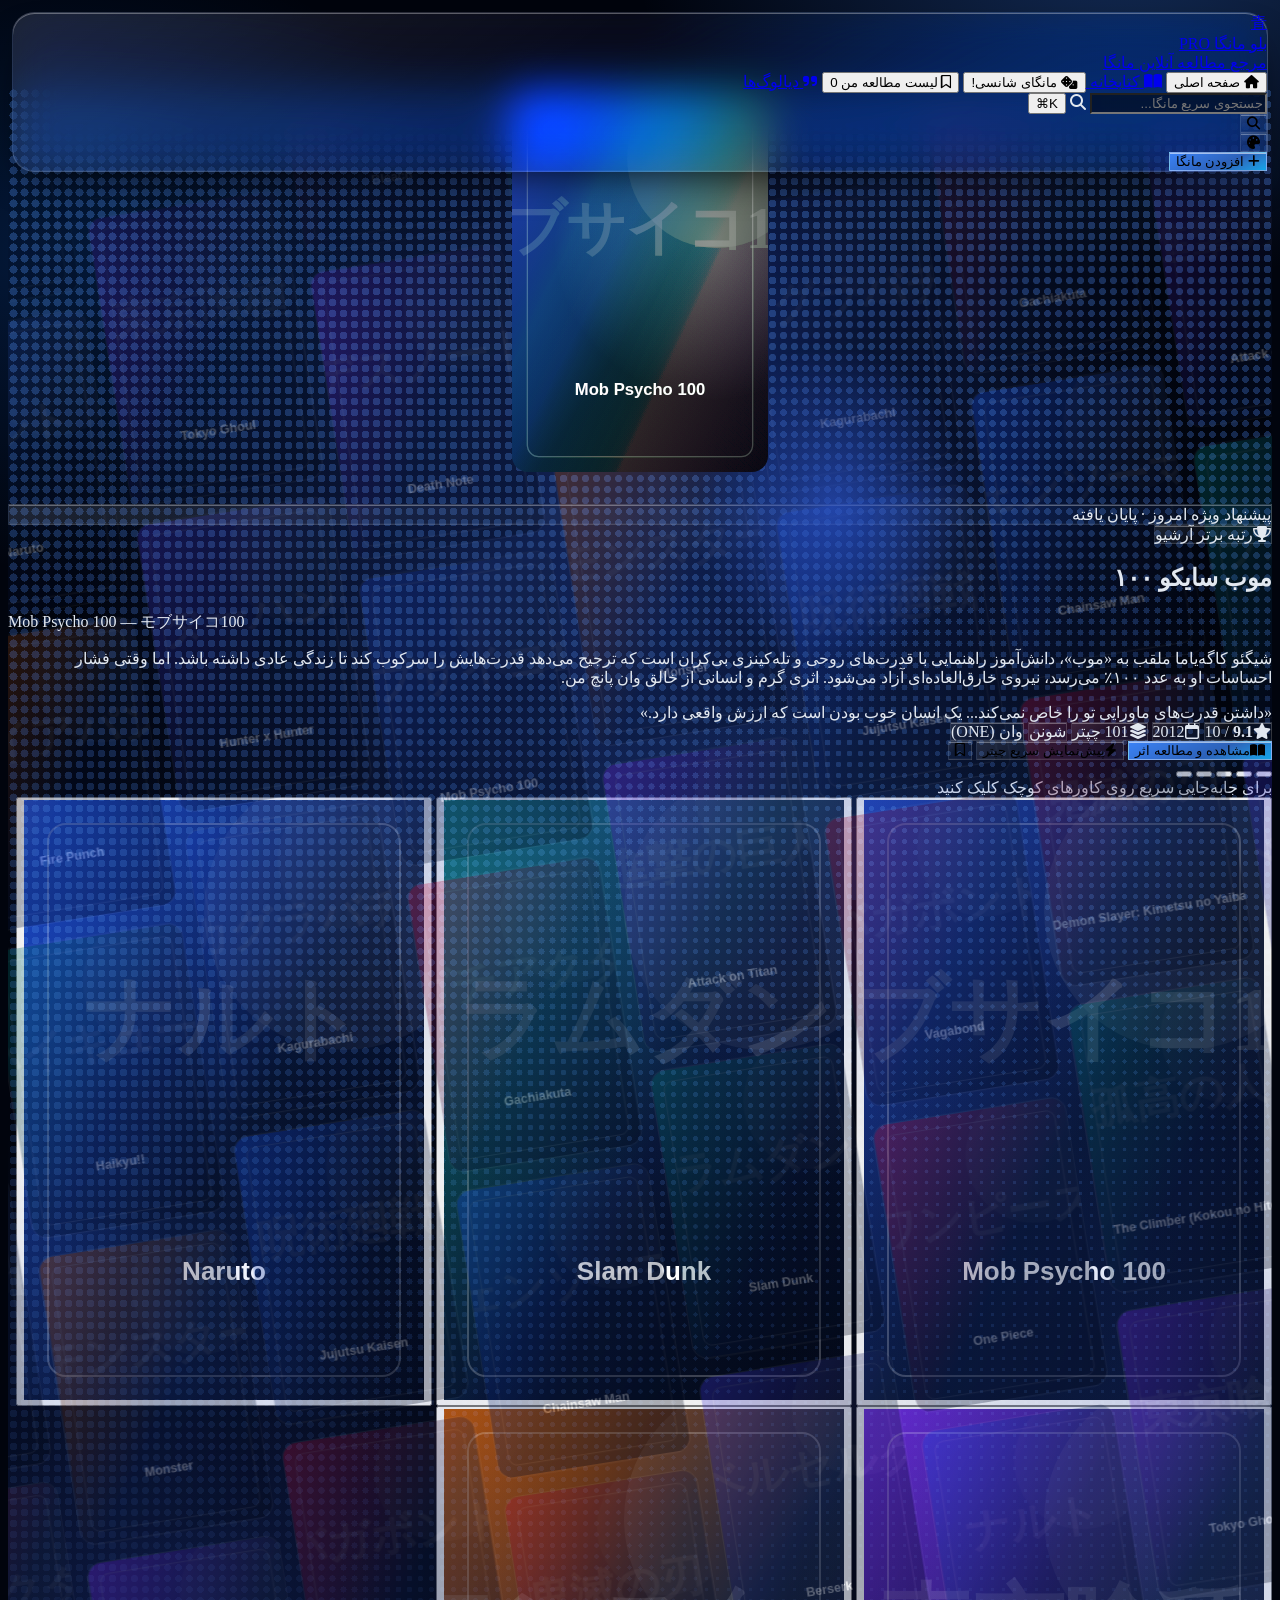
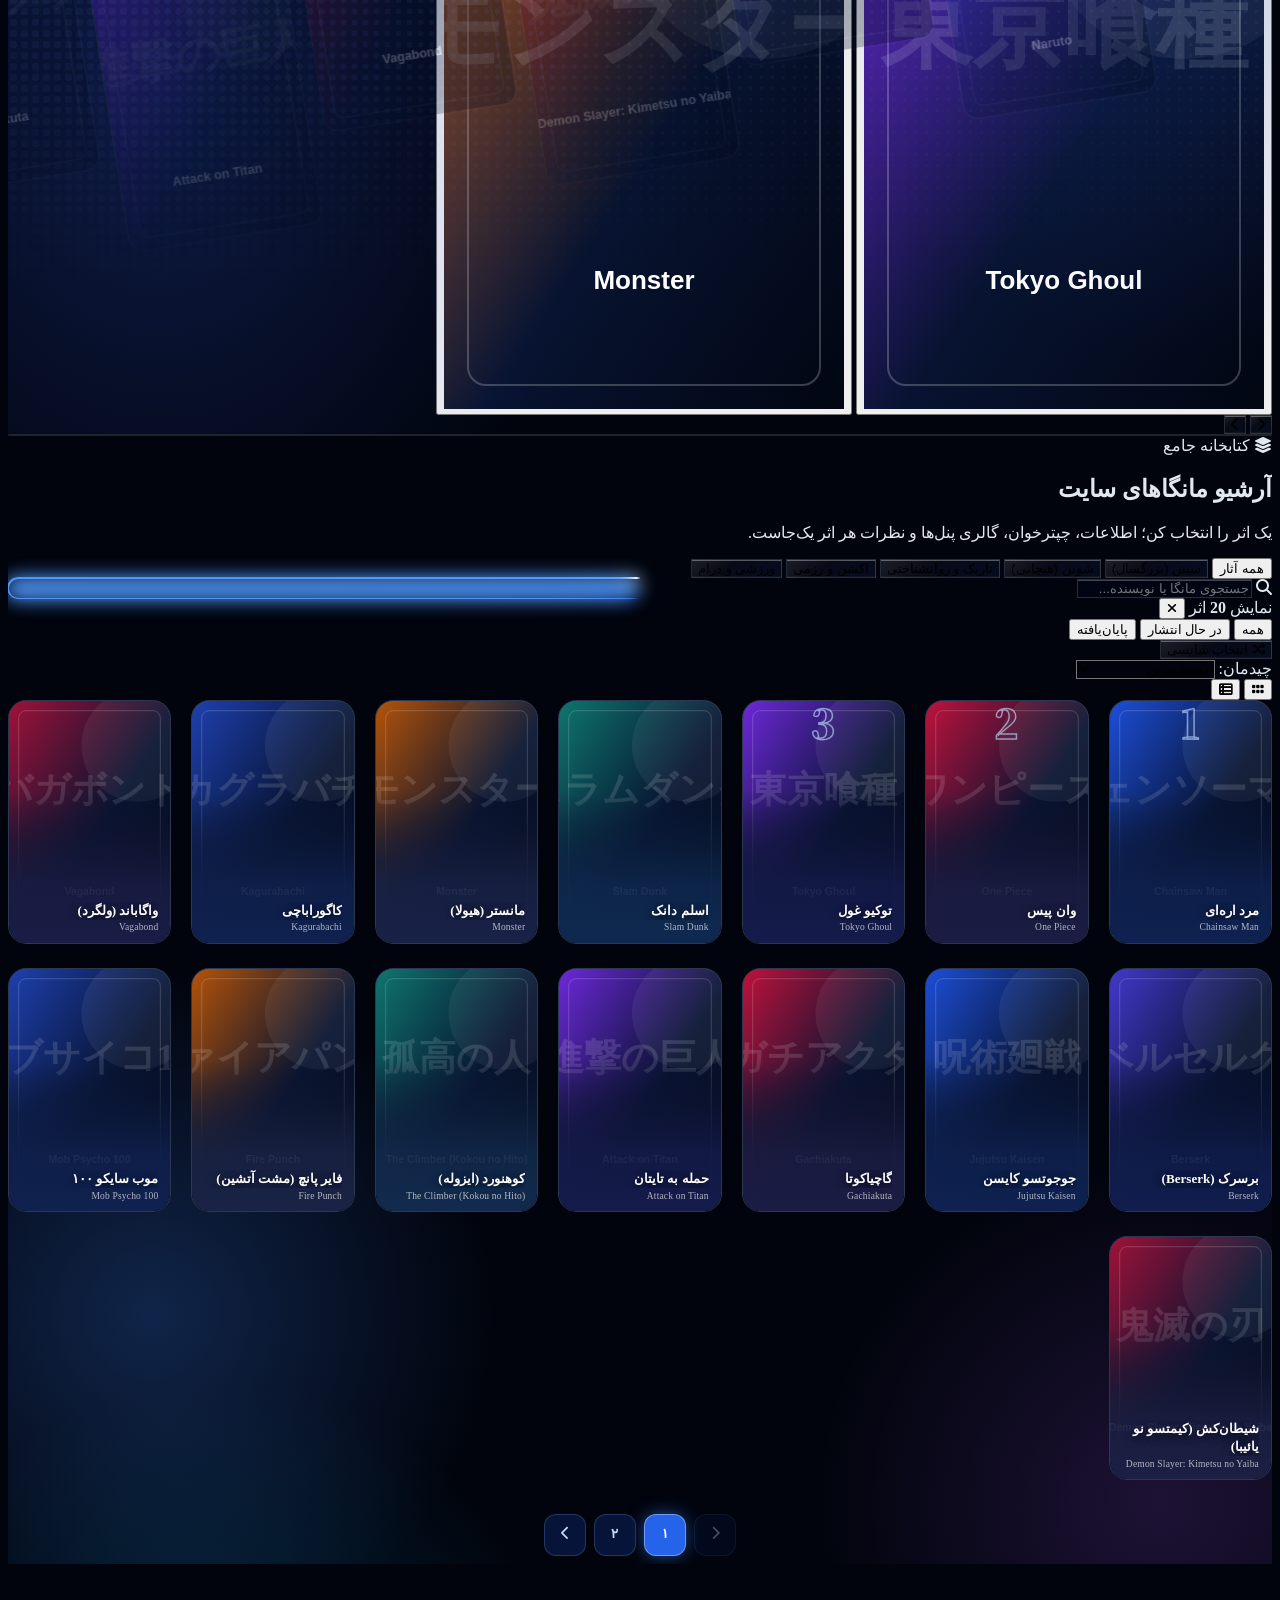
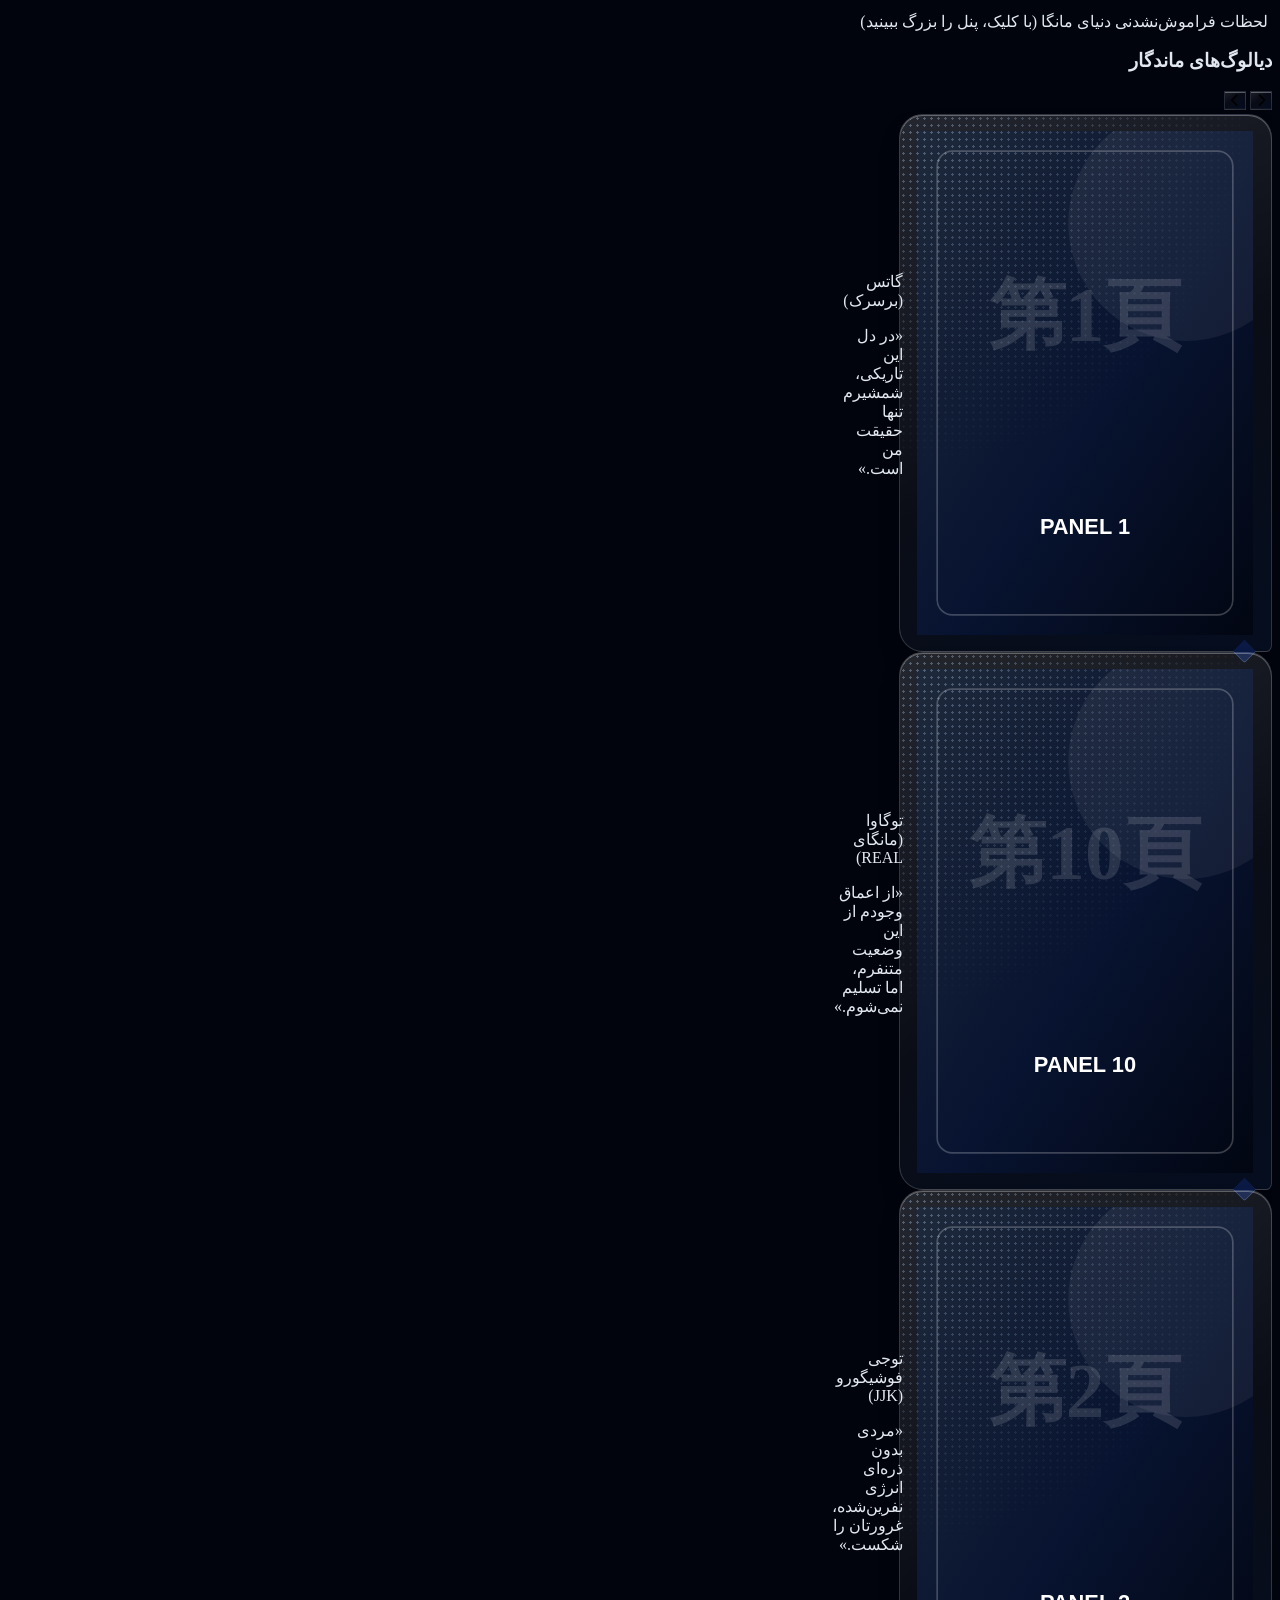
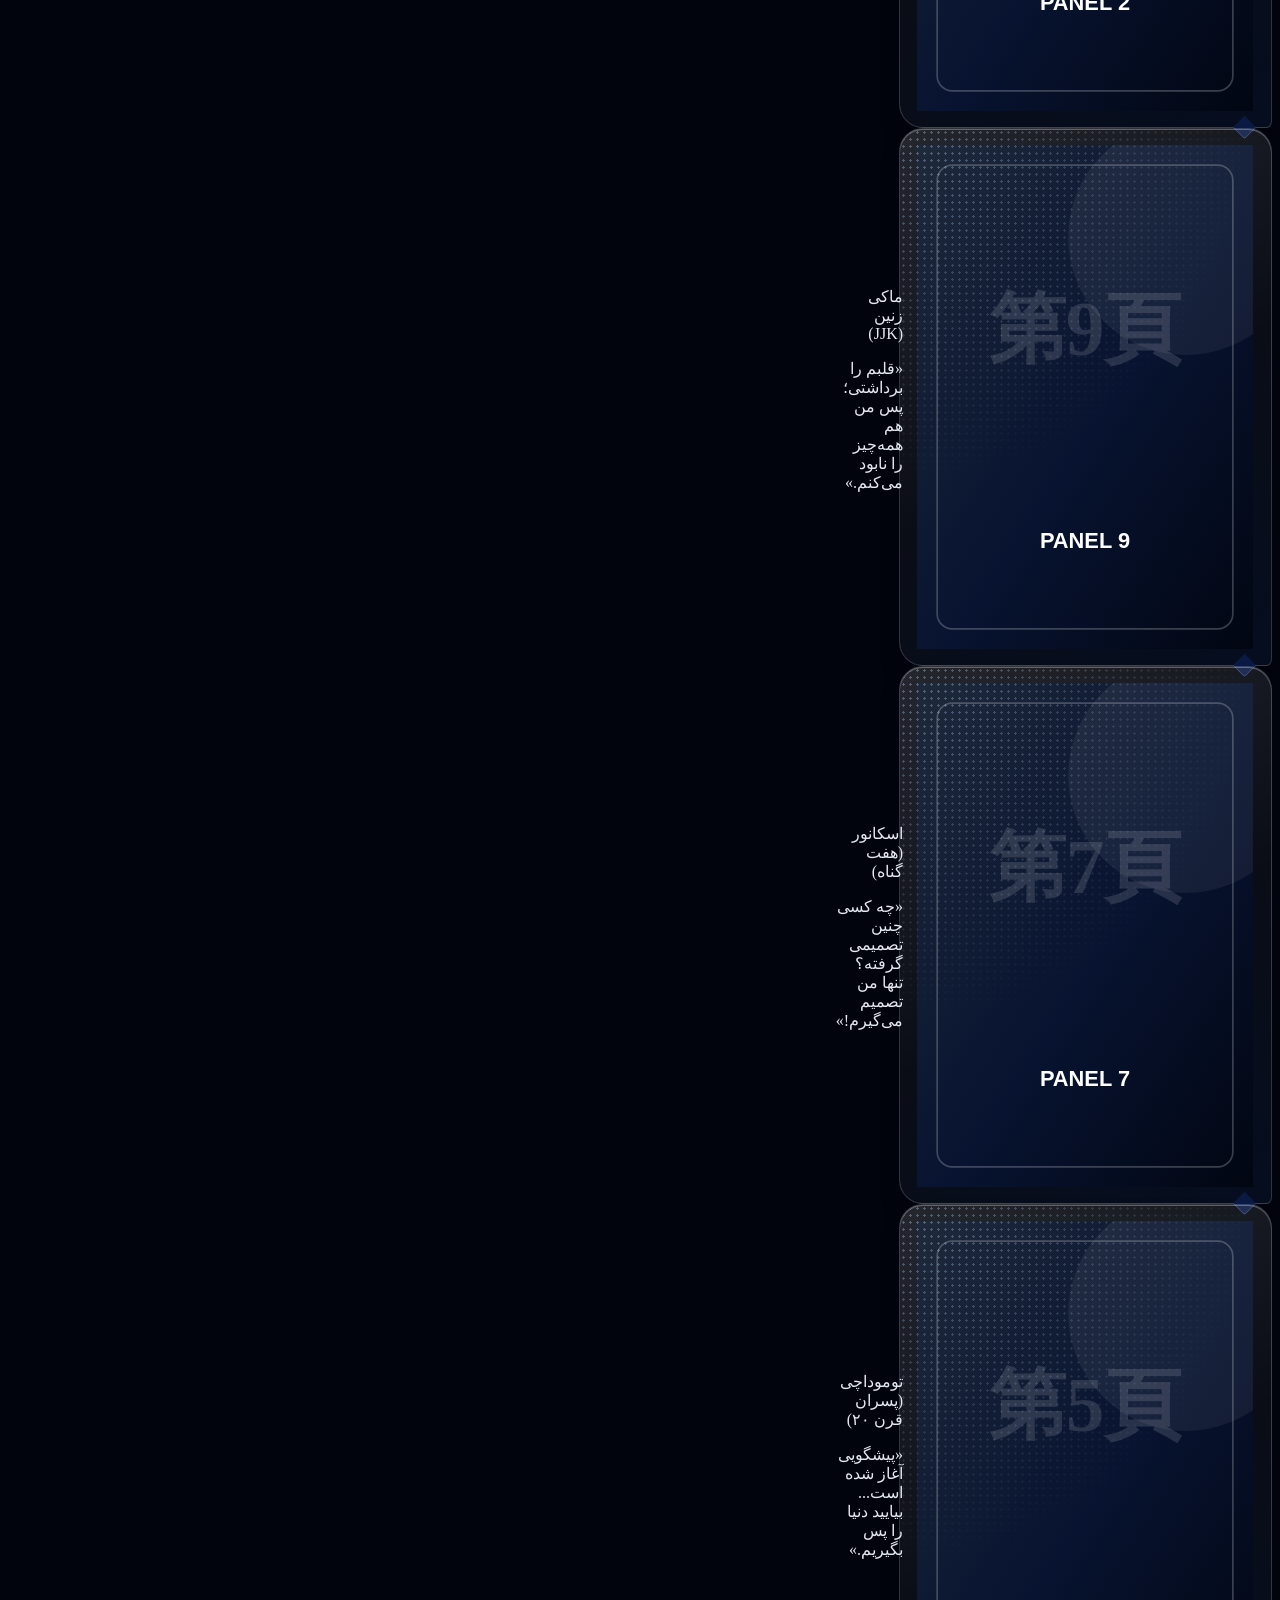
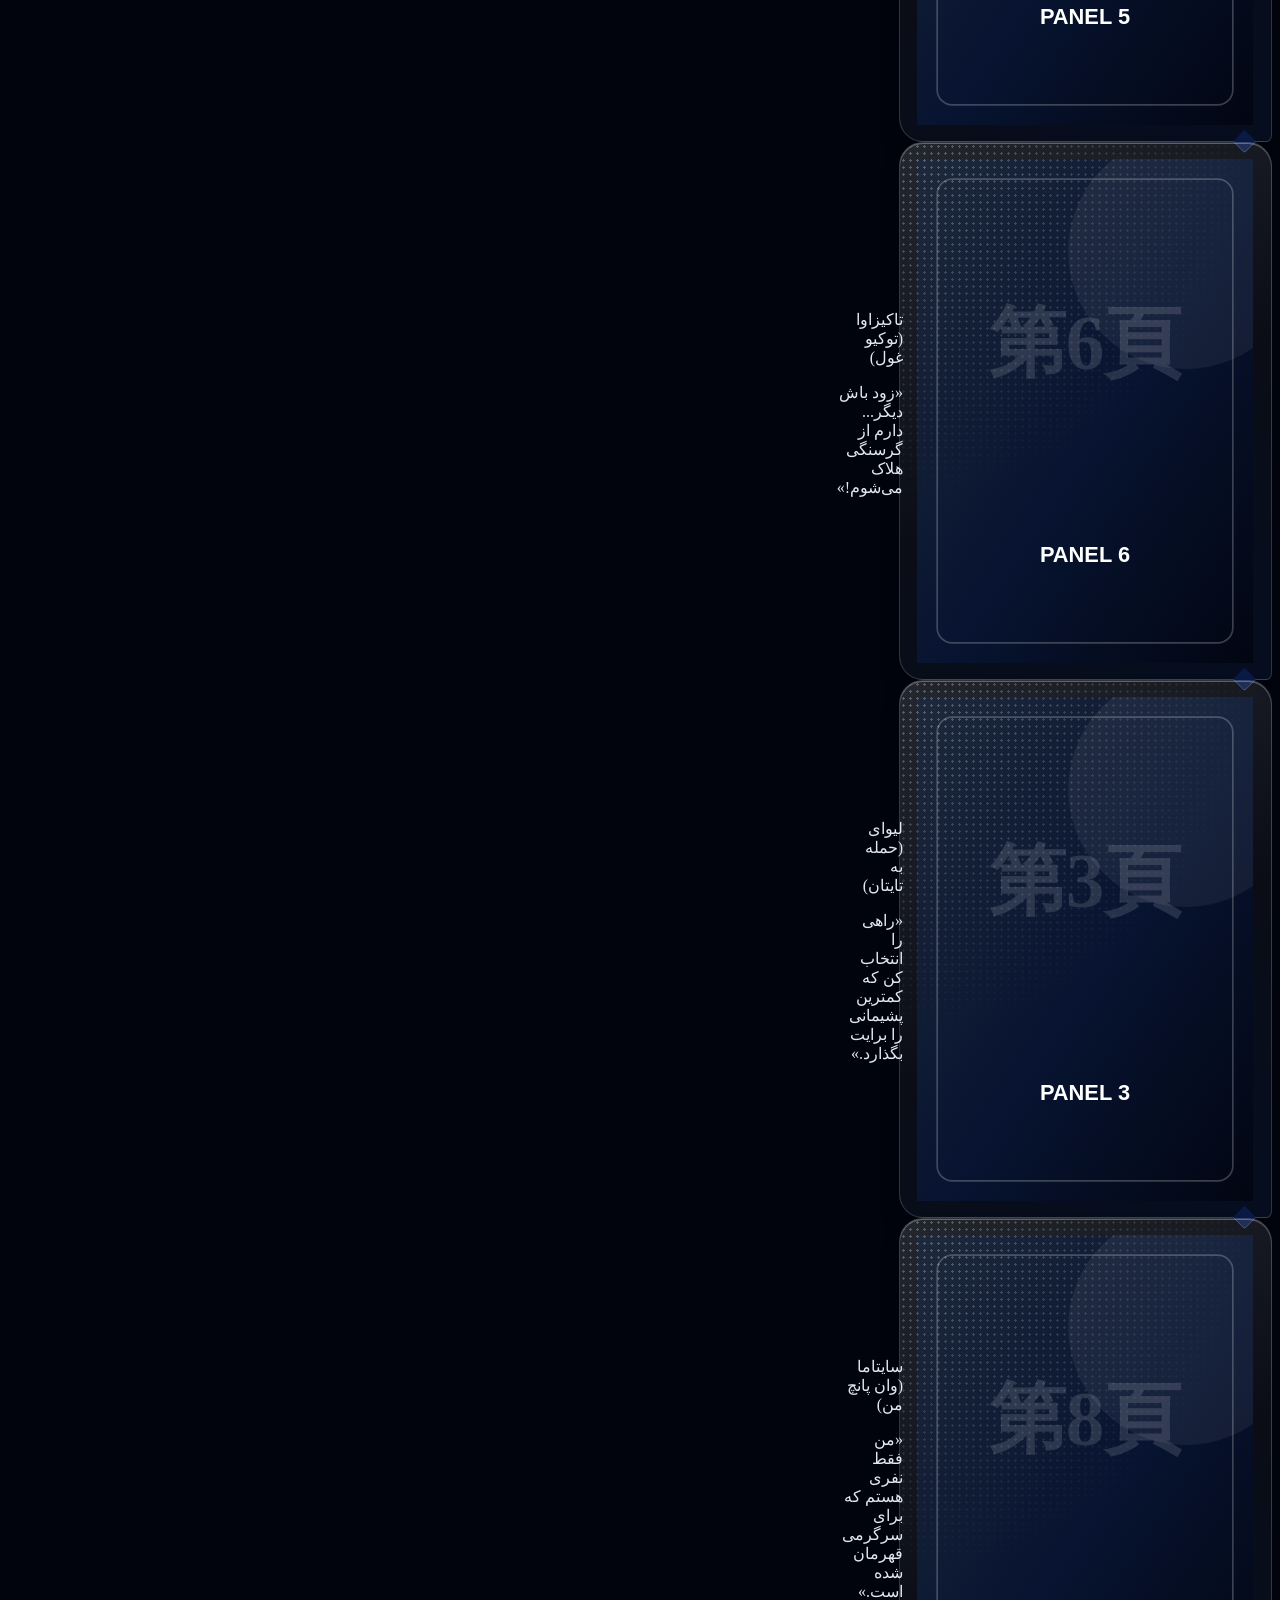
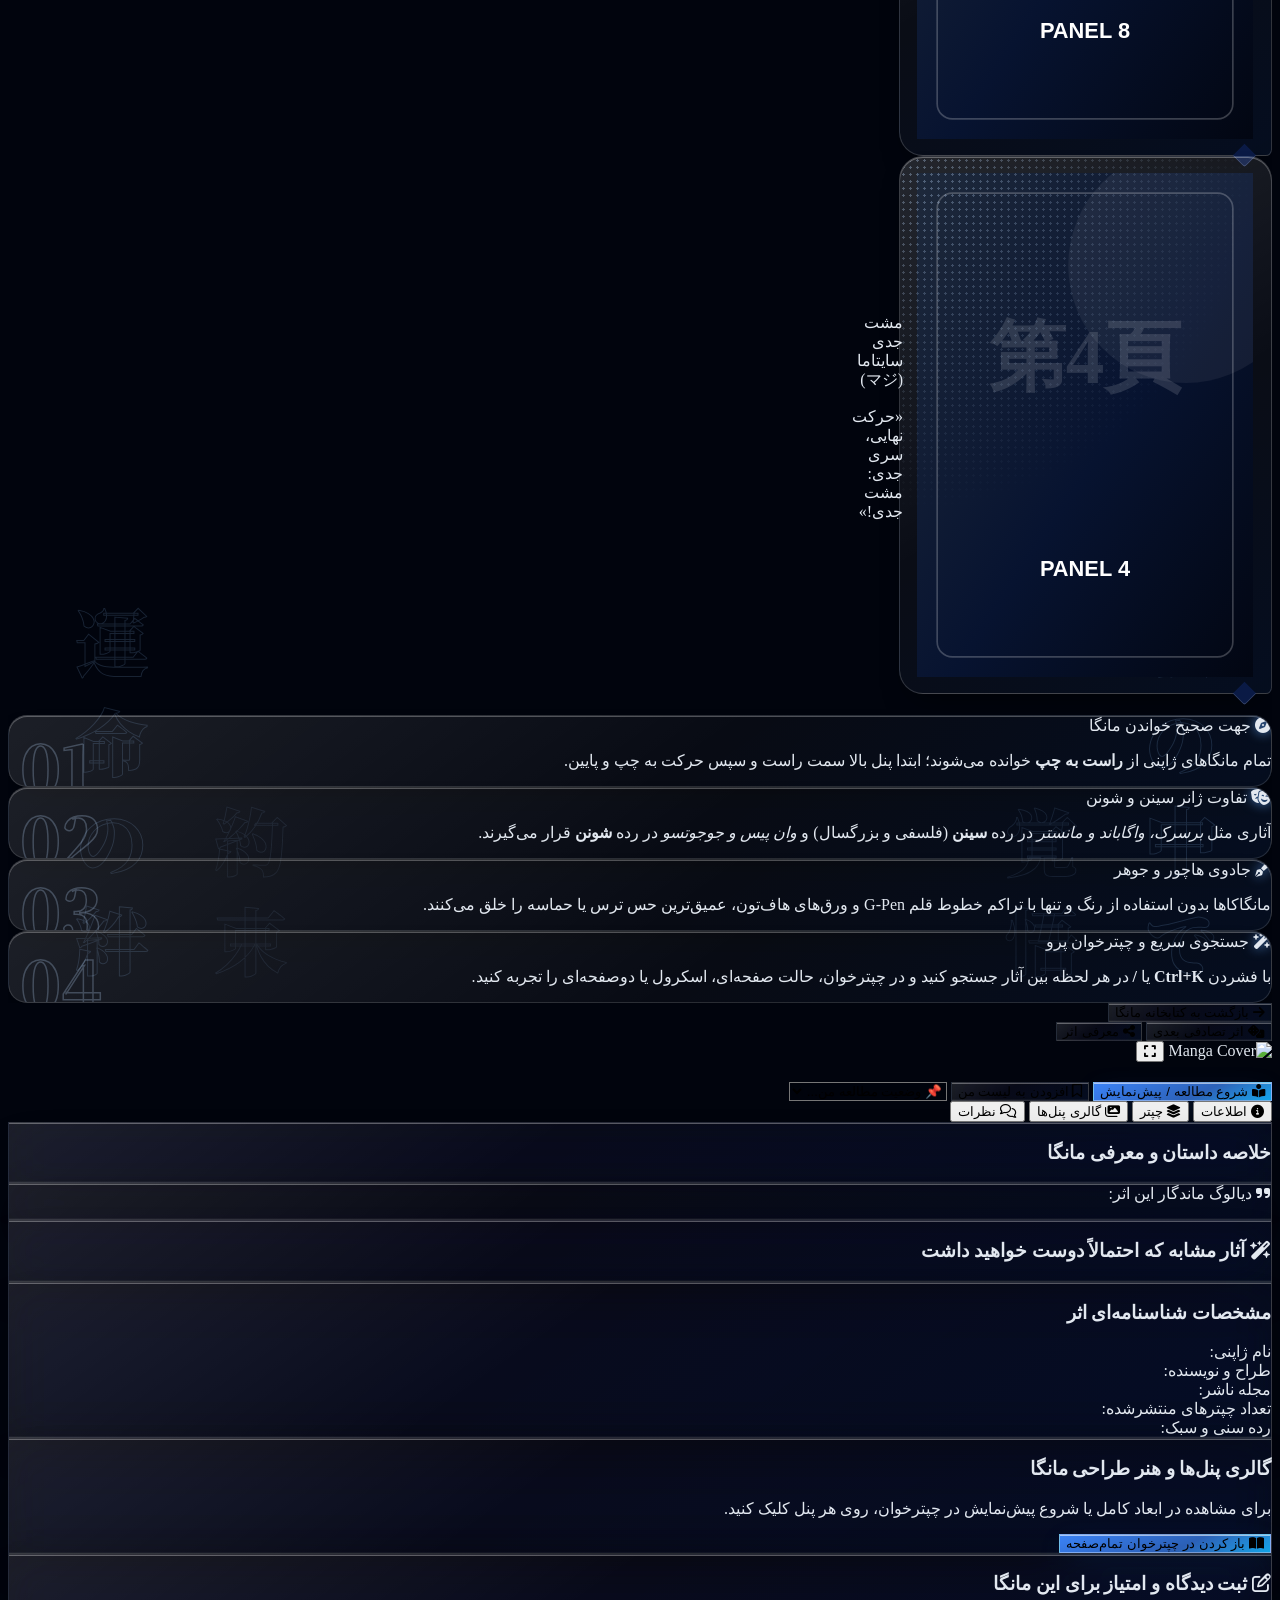
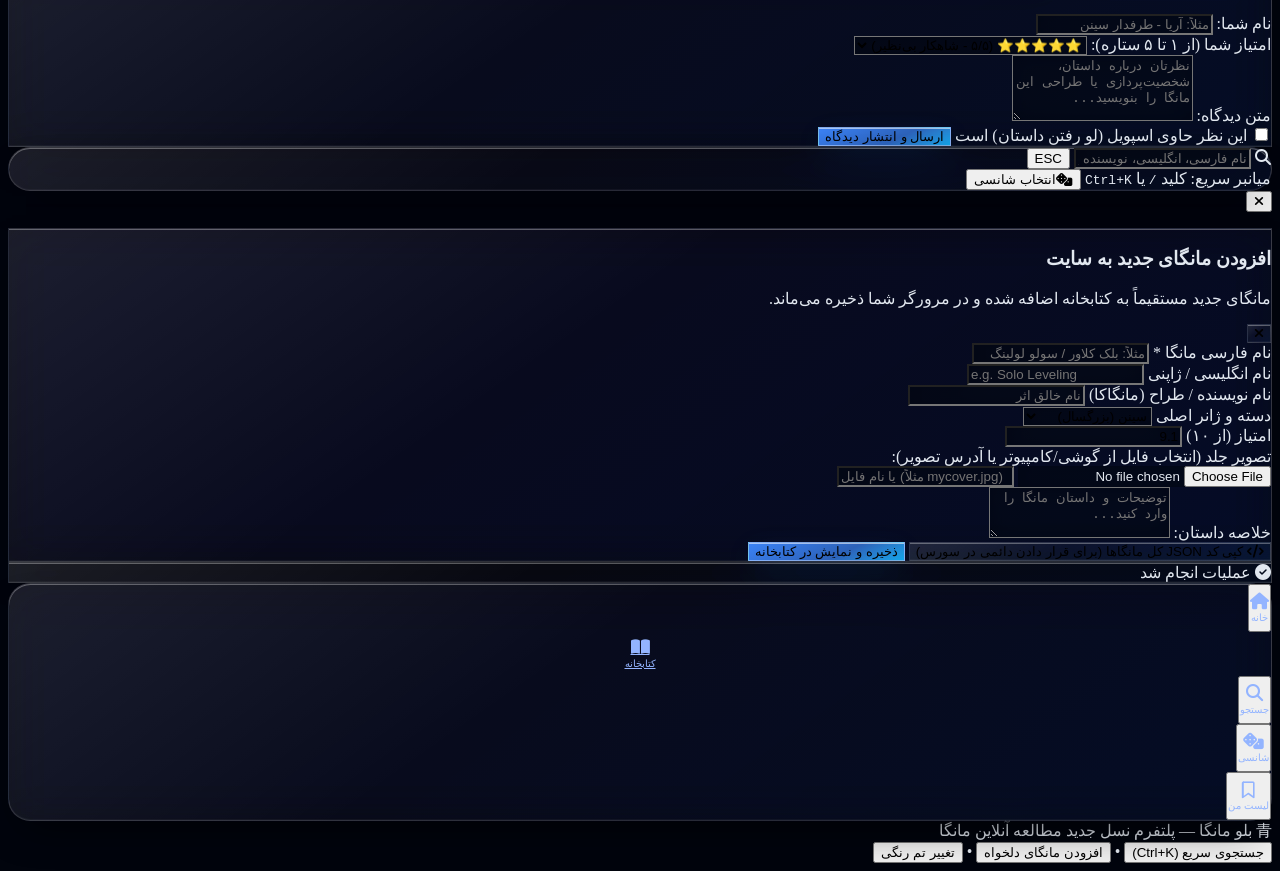
==== commit 978e9611: "Add files via upload" ====
--- a/index.html
+++ b/index.html
@@ -6,7 +6,22 @@
     <title>بلو مانگا | مرجع مطالعه آنلاین مانگا با تم آبی دارک</title>
     
     <!-- بارگذاری Tailwind CSS -->
-    
+    <!--TW-CDN-START--><script src="https://cdn.tailwindcss.com" onerror="window.__twFailed=1"></script>
+    <script>
+        /* پشتیبان: اگر cdn.tailwindcss.com لود نشد (فیلتر/تحریم/مرورگر قدیمی)، Tailwind را از jsDelivr بگیر */
+        (function(){
+            if (typeof window.tailwind !== 'undefined') return;
+            var st = document.createElement('style');
+            st.type = 'text/tailwindcss';
+            st.textContent = '@theme{--font-sans:"Vazirmatn",sans-serif;--font-display:"Lalezar",cursive;--font-jp:"Noto Serif JP",serif;'
+              + '--color-navy-950:#01040d;--color-navy-900:#030a1f;--color-navy-850:#061231;--color-navy-800:#0a1c4d;'
+              + '--color-navy-700:#12307a;--color-navy-600:#1e4fc4;--color-navy-500:#3b82f6;--color-navy-400:#60a5fa;}';
+            document.head.appendChild(st);
+            var s = document.createElement('script');
+            s.src = 'https://cdn.jsdelivr.net/npm/@tailwindcss/browser@4.1.11';
+            document.head.appendChild(s);
+        })();
+    </script><!--TW-CDN-END-->
     
     <!-- فونت‌های فارسی وزیرمتن، لاله‌زار و فونت ژاپنی -->
     <link rel="preconnect" href="https://fonts.googleapis.com">
@@ -15,9 +30,36 @@
     <noscript><link href="https://fonts.googleapis.com/css2?family=Lalezar&family=Noto+Serif+JP:wght@600;900&family=Vazirmatn:wght@300;400;500;700;900&display=swap" rel="stylesheet"></noscript>
     
     <!-- آیکون‌های FontAwesome -->
-    <link rel="stylesheet" href="fa/css/all.min.css">
-
-    
+    <!--FA-START--><link rel="preconnect" href="https://cdnjs.cloudflare.com" crossorigin>
+    <link rel="stylesheet" href="https://cdnjs.cloudflare.com/ajax/libs/font-awesome/6.5.1/css/all.min.css" media="print" onload="this.media='all'">
+    <noscript><link rel="stylesheet" href="https://cdnjs.cloudflare.com/ajax/libs/font-awesome/6.5.1/css/all.min.css"></noscript><!--FA-END-->
+
+    <!--TW-CFG-START--><script>
+        window.tailwind = window.tailwind || {};
+        tailwind.config = {
+            theme: {
+                extend: {
+                    fontFamily: {
+                        sans: ['Vazirmatn', 'sans-serif'],
+                        display: ['Lalezar', 'cursive'],
+                        jp: ['"Noto Serif JP"', 'serif']
+                    },
+                    colors: {
+                        navy: {
+                            950: '#01040d', /* آبی خیلی تیره - پس‌زمینه اصلی */
+                            900: '#030a1f', /* دارک آبی لایه دوم */
+                            850: '#061231', /* کارت‌های سرمه‌ای تیره */
+                            800: '#0a1c4d', /* هاور کارت‌ها و پنل‌ها */
+                            700: '#12307a', /* حاشیه‌ها و دکمه‌های فرعی */
+                            600: '#1e4fc4',
+                            500: '#3b82f6', /* آبی الکتریک ملایم */
+                            400: '#60a5fa',
+                        }
+                    }
+                }
+            }
+        }
+    </script><!--TW-CFG-END-->
 
     <style>
         /* ===== CSS اضطراری: وقتی Tailwind لود نشود، صفحه نباید خراب شود (specificity صفر؛ اگر Tailwind بود، او برنده است) ===== */
@@ -684,7 +726,6 @@
             #manga-grid .m-card .rank { font-size: 1.6rem !important; }
         }
     </style>
-    <link rel="stylesheet" href="tailwind.css">
 </head>
 <body class="selection:bg-blue-600 selection:text-white">
 
@@ -693,48 +734,77 @@
         <div id="scroll-bar" class="h-full bg-gradient-to-l from-blue-500 via-sky-400 to-white/90 w-0 transition-all duration-75"></div>
     </div>
 
-    <!-- هدر و منوی ناوبری اصلی -->
+    <!-- ========================================== -->
+    <!-- هدر شناور نسل جدید (Floating Island Header) -->
+    <!-- ========================================== -->
     <header id="site-header" class="fixed top-3 inset-x-3 z-40 mx-auto max-w-7xl rounded-2xl glass">
-        <div class="px-4 sm:px-5 h-14 flex items-center justify-between gap-4">
+        <div class="px-3.5 sm:px-5 h-14 flex items-center justify-between gap-3">
             
             <!-- لوگو -->
             <a href="#" onclick="showHomeView()" class="flex items-center gap-3 group shrink-0">
-                <div class="w-10 h-10 rounded-xl bg-gradient-to-br from-blue-600 to-navy-800 border border-white/20 flex items-center justify-center text-white font-jp font-black text-xl shadow-lg shadow-blue-900/40 group-hover:border-white transition">
+                <div class="w-10 h-10 rounded-xl bg-gradient-to-br from-blue-600 to-navy-800 border border-white/25 flex items-center justify-center text-white font-jp font-black text-xl shadow-lg shadow-blue-900/40 group-hover:scale-105 transition">
                     青
                 </div>
                 <div>
-                    <span class="font-display text-2xl text-white tracking-wide block leading-none">بلو مانگا</span>
-                    <span class="text-[10px] text-blue-300/70">مرجع مطالعه آنلاین مانگا</span>
+                    <div class="flex items-center gap-1.5">
+                        <span class="font-display text-2xl text-white tracking-wide block leading-none">بلو مانگا</span>
+                        <span class="px-1.5 py-0.5 text-[9px] font-bold rounded-md bg-blue-500/20 border border-blue-400/30 text-sky-300 hidden sm:inline">PRO</span>
+                    </div>
+                    <span class="text-[10px] text-blue-300/70 block">مرجع مطالعه آنلاین مانگا</span>
                 </div>
             </a>
 
-            <!-- لینک‌های منو -->
-            <nav class="hidden lg:flex items-center gap-7 text-sm font-medium text-blue-100/80">
+            <!-- لینک‌های منو دسکتاپ -->
+            <nav class="hidden lg:flex items-center gap-6 text-xs sm:text-sm font-medium text-blue-100/85">
                 <button onclick="showHomeView()" class="hover:text-white transition flex items-center gap-1.5">
                     <i class="fa-solid fa-house text-blue-400 text-xs"></i>
                     <span>صفحه اصلی</span>
                 </button>
-                <a href="#manga-library-section" onclick="showHomeView()" class="hover:text-white transition flex items-center gap-1.5">
+                <a href="#manga-library-section" onclick="showHomeView(false)" class="hover:text-white transition flex items-center gap-1.5">
                     <i class="fa-solid fa-book-open text-blue-400 text-xs"></i>
                     <span>کتابخانه</span>
                 </a>
+                <button onclick="openRandomManga()" class="hover:text-white transition flex items-center gap-1.5">
+                    <i class="fa-solid fa-dice text-sky-400 text-xs"></i>
+                    <span>مانگای شانسی!</span>
+                </button>
                 <button onclick="filterByBookmarks()" class="hover:text-white transition flex items-center gap-1.5">
                     <i class="fa-regular fa-bookmark text-blue-400 text-xs"></i>
                     <span>لیست مطالعه من</span>
-                    <span id="bookmark-count-badge" class="px-1.5 py-0.5 text-[10px] rounded-full bg-navy-700 text-white">0</span>
+                    <span id="bookmark-count-badge" class="px-1.5 py-0.5 text-[10px] rounded-full bg-blue-600 text-white font-bold">0</span>
                 </button>
-                <a href="#quotes-and-topics" onclick="showHomeView()" class="hover:text-white transition flex items-center gap-1.5">
+                <a href="#quotes-and-topics" onclick="showHomeView(false)" class="hover:text-white transition flex items-center gap-1.5">
                     <i class="fa-solid fa-quote-right text-blue-400 text-xs"></i>
                     <span>دیالوگ‌ها</span>
                 </a>
             </nav>
 
-            <!-- جستجو و دکمه افزودن مانگای جدید -->
-            <div class="flex items-center gap-2.5">
-                <div class="relative hidden sm:block w-52 md:w-64">
-                    <input id="global-search-input" oninput="handleSearchInput(this.value)" type="text" placeholder="جستجوی مانگا یا نویسنده   ( / )" class="w-full bg-navy-900/90 border border-blue-400/20 focus:border-white/60 rounded-xl px-3.5 py-2 pr-9 text-xs text-white placeholder-blue-200/40 focus:outline-none transition">
+            <!-- ابزارهای سریع هدر: جستجوی اسپات‌لایت + تم + افزودن مانگا -->
+            <div class="flex items-center gap-2">
+                <!-- ورودی جستجوی سریع دسکتاپ -->
+                <div class="relative hidden md:block w-52 lg:w-60">
+                    <input id="global-search-input" oninput="handleSearchInput(this.value)" type="text" placeholder="جستجوی سریع مانگا..." class="w-full bg-navy-900/90 border border-blue-400/20 focus:border-white/60 rounded-xl px-3.5 py-2 pr-9 pl-12 text-xs text-white placeholder-blue-200/40 focus:outline-none transition">
                     <i class="fa-solid fa-magnifying-glass absolute right-3 top-2.5 text-blue-400/60 text-xs"></i>
-                </div>
+                    <button onclick="openCommandPalette()" title="پالت جستجوی پیشرفته (Ctrl+K)" class="absolute left-2 top-1.5 px-1.5 py-0.5 rounded bg-white/10 hover:bg-white/20 text-[10px] text-blue-200 font-mono transition" dir="ltr">⌘K</button>
+                </div>
+
+                <!-- دکمه پالت فرمان موبایل/تبلت -->
+                <button onclick="openCommandPalette()" title="جستجوی پیشرفته (Ctrl+K)" class="md:hidden w-9 h-9 rounded-xl chip hover:bg-white/15 text-blue-200 flex items-center justify-center transition">
+                    <i class="fa-solid fa-magnifying-glass text-xs"></i>
+                </button>
+
+                <!-- تغییر رنگ نئون تم -->
+                <div class="relative">
+                    <button onclick="cycleAccentTheme()" title="تغییر تم نوری سایت" class="w-9 h-9 rounded-xl chip hover:bg-white/15 text-blue-200 flex items-center justify-center transition">
+                        <i class="fa-solid fa-palette text-xs"></i>
+                    </button>
+                </div>
+
+                <!-- دکمه افزودن مانگای جدید (استودیو مدیریت) -->
+                <button onclick="openAddMangaModal()" class="btn-primary px-3 sm:px-3.5 py-2 rounded-xl text-white text-xs font-bold flex items-center gap-1.5 shrink-0">
+                    <i class="fa-solid fa-plus text-[11px]"></i>
+                    <span class="hidden sm:inline">افزودن مانگا</span>
+                </button>
             </div>
         </div>
     </header>
@@ -744,12 +814,12 @@
     <!-- ========================================== -->
     <main id="home-view" class="pt-20 pb-20 lg:pb-0">
 
-        <!-- بخش اول: اسلایدر ویژه بالای صفحه (Hero Featured Manga) -->
-        <section id="hero-sec" style="position:relative;overflow:hidden" class="relative overflow-hidden border-b border-blue-400/15 bg-navy-950 py-10 sm:py-14">
+        <!-- بخش اول: اسلایدر ویژه بالای صفحه (Hero Featured Showcase) -->
+        <section id="hero-sec" style="position:relative;overflow:hidden" class="relative overflow-hidden border-b border-blue-400/15 bg-navy-950 py-8 sm:py-12">
             <!-- تصویر پس‌زمینه محو اسلایدر -->
             <div id="hero-bg-blur" class="absolute inset-0 bg-cover bg-center opacity-40 blur-xl scale-125 transition-all duration-700 pointer-events-none"></div>
             <div class="absolute inset-0 bg-gradient-to-t from-navy-950 via-navy-950/55 to-navy-950/25 pointer-events-none"></div>
-            <!-- الگوی نقطه‌ای مانگا + عنوان ژاپنی بزرگ -->
+            <!-- الگوی نقطه‌ای مانگا + دیوار کاورها -->
             <div id="hero-tint" aria-hidden="true"></div>
             <div id="lib-backdrop" aria-hidden="true"><div class="lb-in" id="lib-backdrop-in"></div></div>
             <span class="sfx a" aria-hidden="true">ドン</span><span class="sfx b" aria-hidden="true">ゴゴゴ</span>
@@ -761,85 +831,137 @@
                     <!-- محتوای اسلاید فعال توسط جاوااسکریپت رندر می‌شود -->
                 </div>
 
-                <!-- دکمه‌های تغییر اسلاید هیرو -->
-                <div class="flex items-center justify-between mt-8 pt-4 border-t border-blue-400/10">
-                    <div id="hero-dots" class="flex items-center gap-2"></div>
-                    <div class="flex items-center gap-2">
-                        <button onclick="changeHeroSlide(-1)" class="w-9 h-9 rounded-xl bg-navy-850 hover:bg-navy-700 border border-blue-400/20 text-white flex items-center justify-center transition">
-                            <i class="fa-solid fa-chevron-right text-xs"></i>
-                        </button>
-                        <button onclick="changeHeroSlide(1)" class="w-9 h-9 rounded-xl bg-navy-850 hover:bg-navy-700 border border-blue-400/20 text-white flex items-center justify-center transition">
-                            <i class="fa-solid fa-chevron-left text-xs"></i>
-                        </button>
+                <!-- نوار انتخاب سریع ۵ مانگای برگزیده + دکمه‌های ناوبری -->
+                <div class="flex flex-col sm:flex-row items-center justify-between gap-4 mt-8 pt-4 border-t border-blue-400/15">
+                    <div class="flex items-center gap-3 w-full sm:w-auto justify-between sm:justify-start">
+                        <div id="hero-dots" class="flex items-center gap-2"></div>
+                        <span class="text-[11px] text-blue-300/70 hidden md:inline">برای جابه‌جایی سریع روی کاورهای کوچک کلیک کنید</span>
+                    </div>
+
+                    <!-- داک مینیاتوری اسلایدهای ویژه -->
+                    <div class="flex items-center gap-2.5 w-full sm:w-auto justify-between sm:justify-end">
+                        <div id="hero-mini-dock" class="flex items-center gap-2 overflow-x-auto py-1"></div>
+                        <div class="flex items-center gap-1.5 shrink-0">
+                            <button onclick="changeHeroSlide(-1)" aria-label="اسلاید قبلی" class="w-9 h-9 rounded-xl bg-navy-850 hover:bg-navy-700 border border-blue-400/20 text-white flex items-center justify-center transition">
+                                <i class="fa-solid fa-chevron-right text-xs"></i>
+                            </button>
+                            <button onclick="changeHeroSlide(1)" aria-label="اسلاید بعدی" class="w-9 h-9 rounded-xl bg-navy-850 hover:bg-navy-700 border border-blue-400/20 text-white flex items-center justify-center transition">
+                                <i class="fa-solid fa-chevron-left text-xs"></i>
+                            </button>
+                        </div>
                     </div>
                 </div>
             </div>
         </section>
 
-
-        <!-- بخش دوم: کتابخانه کامل مانگاها (۹۰٪ تمرکز سایت روی انتخاب و مطالعه مانگا) -->
-        <div class="lib-wrap"><div class="lib-aurora" aria-hidden="true"><i></i><i></i><i></i></div><div id="glyph-video" aria-hidden="true"></div><div id="hero-glyphs" aria-hidden="true"><div class="gl-rot" id="gl-rot"></div></div>
-        <section id="manga-library-section" style="position:relative;z-index:10" class="py-14 max-w-7xl mx-auto px-4 sm:px-6 lg:px-8 space-y-8">
-            
-            <!-- سرتیتر و ابزارهای فیلتر ژانر و مرتب‌سازی -->
-            <div class="flex flex-col lg:flex-row lg:items-end justify-between gap-6 border-b border-blue-400/15 pb-6">
-                <div>
-                    <div class="flex items-center gap-2 text-blue-400 text-xs font-bold">
-                        <i class="fa-solid fa-layer-group"></i>
-                        <span>کتابخانه</span>
-                    </div>
-                    <h2 class="font-display text-3xl sm:text-4xl text-white mt-1">آرشیو مانگاهای سایت</h2>
-                    <p class="text-xs sm:text-sm text-blue-200/70 mt-1">
-                        یک اثر را انتخاب کن؛ اطلاعات، چپتر و نظرات هر اثر یک‌جاست.
-                    </p>
-                </div>
-
-                <!-- فیلترهای ژانر -->
-                <div class="flex flex-wrap items-center gap-2" id="genre-filter-buttons">
-                    <button onclick="setGenreFilter('all')" data-genre="all" class="genre-btn px-3.5 py-2 rounded-xl text-xs font-bold bg-blue-600 text-white border border-white/30 transition">همه آثار</button>
-                    <button onclick="setGenreFilter('سینن')" data-genre="سینن" class="genre-btn px-3.5 py-2 rounded-xl text-xs font-medium bg-navy-850 text-blue-200 hover:bg-navy-800 border border-blue-400/15 transition">سینن (بزرگسال)</button>
-                    <button onclick="setGenreFilter('شونن')" data-genre="شونن" class="genre-btn px-3.5 py-2 rounded-xl text-xs font-medium bg-navy-850 text-blue-200 hover:bg-navy-800 border border-blue-400/15 transition">شونن (هیجانی)</button>
-                    <button onclick="setGenreFilter('تاریک و روانشناختی')" data-genre="تاریک و روانشناختی" class="genre-btn px-3.5 py-2 rounded-xl text-xs font-medium bg-navy-850 text-blue-200 hover:bg-navy-800 border border-blue-400/15 transition">تاریک و روانشناختی</button>
-                    <button onclick="setGenreFilter('اکشن و رزمی')" data-genre="اکشن و رزمی" class="genre-btn px-3.5 py-2 rounded-xl text-xs font-medium bg-navy-850 text-blue-200 hover:bg-navy-800 border border-blue-400/15 transition">اکشن و رزمی</button>
-                    <button onclick="setGenreFilter('ورزشی و درام')" data-genre="ورزشی و درام" class="genre-btn px-3.5 py-2 rounded-xl text-xs font-medium bg-navy-850 text-blue-200 hover:bg-navy-800 border border-blue-400/15 transition">ورزشی و درام</button>
-                </div>
-            </div>
-
-            <!-- نوار جستجوی موبایل و مرتب‌سازی -->
-            <div class="flex flex-col sm:flex-row items-center justify-between gap-4">
-                <div class="burn w-full sm:hidden mt-3">
-                    <i class="fa-solid fa-magnifying-glass absolute right-4 top-1/2 -translate-y-1/2 text-sky-300 text-sm z-[2] pointer-events-none"></i>
-                    <input oninput="handleSearchInput(this.value)" type="search" placeholder="جستجوی مانگا یا نویسنده..." aria-label="جستجوی مانگا" class="w-full rounded-2xl pr-11 pl-4 py-3.5 text-sm text-white placeholder-blue-200/50">
-                </div>
-                <div class="text-xs text-blue-200/70">
-                    نمایش <span id="manga-count-number" class="text-white font-bold">15</span> مانگا در کتابخانه
-                </div>
-                <div class="flex items-center gap-2 text-xs">
-                    <span class="text-blue-300/70">مرتب‌سازی:</span>
-                    <select id="sort-select" onchange="libPage=1;renderMangaGrid()" class="bg-navy-850 border border-blue-400/25 text-white rounded-xl px-3 py-1.5 text-xs focus:outline-none">
-                        <option value="popular">محبوب‌ترین</option>
-                        <option value="rating">بالاترین امتیاز</option>
-                        
-                        <option value="newest">جدیدترین سال انتشار</option>
-                    </select>
-                </div>
-            </div>
-
-            <!-- گرید ۱۵ کارت مانگا با انیمیشن اسکرول -->
-            <div id="manga-grid" class="grid grid-cols-3 md:grid-cols-4 lg:grid-cols-5 gap-x-2.5 gap-y-5 sm:gap-x-5 sm:gap-y-8">
-                <!-- توسط جاوااسکریپت رندر می‌شود -->
-            </div>
-            <nav id="manga-pager" class="pager" aria-label="صفحه‌بندی کتابخانه"></nav>
-        </section></div>
-
-        <!-- بخش سوم (۱۰٪ کل سایت): نوار جمع‌وجور دیالوگ‌های ماندگار و موضوعات مانگا -->
+        <!-- بخش دوم: کتابخانه کامل مانگاها + نوار ادامه مطالعه -->
+        <div class="lib-wrap">
+            <div class="lib-aurora" aria-hidden="true"><i></i><i></i><i></i></div>
+            <div id="glyph-video" aria-hidden="true"></div>
+            <div id="hero-glyphs" aria-hidden="true"><div class="gl-rot" id="gl-rot"></div></div>
+
+            <section id="manga-library-section" style="position:relative;z-index:10" class="py-12 max-w-7xl mx-auto px-4 sm:px-6 lg:px-8 space-y-8">
+                
+                <!-- نوار هوشمند «ادامه مطالعه» (در صورت وجود سابقه مطالعه نمایش داده می‌شود) -->
+                <div id="continue-reading-bar" class="hidden glass rounded-2xl p-4 sm:p-5 border border-blue-400/25"></div>
+
+                <!-- سرتیتر و ابزارهای فیلتر ژانر و تغییر نمای کارت‌ها -->
+                <div class="flex flex-col lg:flex-row lg:items-end justify-between gap-6 border-b border-blue-400/15 pb-6">
+                    <div>
+                        <div class="flex items-center gap-2 text-blue-400 text-xs font-bold">
+                            <i class="fa-solid fa-layer-group"></i>
+                            <span>کتابخانه جامع</span>
+                        </div>
+                        <h2 class="font-display text-3xl sm:text-4xl text-white mt-1">آرشیو مانگاهای سایت</h2>
+                        <p class="text-xs sm:text-sm text-blue-200/70 mt-1">
+                            یک اثر را انتخاب کن؛ اطلاعات، چپترخوان، گالری پنل‌ها و نظرات هر اثر یک‌جاست.
+                        </p>
+                    </div>
+
+                    <!-- فیلترهای ژانر -->
+                    <div class="flex flex-wrap items-center gap-2" id="genre-filter-buttons">
+                        <button onclick="setGenreFilter('all')" data-genre="all" class="genre-btn px-3.5 py-2 rounded-xl text-xs font-bold bg-blue-600 text-white border border-white/30 transition">همه آثار</button>
+                        <button onclick="setGenreFilter('سینن')" data-genre="سینن" class="genre-btn px-3.5 py-2 rounded-xl text-xs font-medium bg-navy-850 text-blue-200 hover:bg-navy-800 border border-blue-400/15 transition">سینن (بزرگسال)</button>
+                        <button onclick="setGenreFilter('شونن')" data-genre="شونن" class="genre-btn px-3.5 py-2 rounded-xl text-xs font-medium bg-navy-850 text-blue-200 hover:bg-navy-800 border border-blue-400/15 transition">شونن (هیجانی)</button>
+                        <button onclick="setGenreFilter('تاریک و روانشناختی')" data-genre="تاریک و روانشناختی" class="genre-btn px-3.5 py-2 rounded-xl text-xs font-medium bg-navy-850 text-blue-200 hover:bg-navy-800 border border-blue-400/15 transition">تاریک و روانشناختی</button>
+                        <button onclick="setGenreFilter('اکشن و رزمی')" data-genre="اکشن و رزمی" class="genre-btn px-3.5 py-2 rounded-xl text-xs font-medium bg-navy-850 text-blue-200 hover:bg-navy-800 border border-blue-400/15 transition">اکشن و رزمی</button>
+                        <button onclick="setGenreFilter('ورزشی و درام')" data-genre="ورزشی و درام" class="genre-btn px-3.5 py-2 rounded-xl text-xs font-medium bg-navy-850 text-blue-200 hover:bg-navy-800 border border-blue-400/15 transition">ورزشی و درام</button>
+                    </div>
+                </div>
+
+                <!-- نوار جستجوی موبایل، فیلتر وضعیت، مرتب‌سازی و سوییچر چیدمان -->
+                <div class="flex flex-col md:flex-row items-stretch md:items-center justify-between gap-4">
+                    <div class="burn w-full md:hidden">
+                        <i class="fa-solid fa-magnifying-glass absolute right-4 top-1/2 -translate-y-1/2 text-sky-300 text-sm z-[2] pointer-events-none"></i>
+                        <input oninput="handleSearchInput(this.value)" type="search" placeholder="جستجوی مانگا یا نویسنده..." aria-label="جستجوی مانگا" class="w-full rounded-2xl pr-11 pl-4 py-3.5 text-sm text-white placeholder-blue-200/50">
+                    </div>
+
+                    <div class="flex flex-wrap items-center gap-3 justify-between md:justify-start">
+                        <div class="text-xs text-blue-200/80 flex items-center gap-2">
+                            <span>نمایش <strong id="manga-count-number" class="text-white font-bold">20</strong> اثر</span>
+                            <span id="active-filter-pill" class="hidden px-2.5 py-1 rounded-lg bg-blue-600/30 border border-blue-400/30 text-[11px] text-sky-200 items-center gap-1.5">
+                                <span id="active-filter-text"></span>
+                                <button onclick="resetAllFilters()" class="hover:text-white"><i class="fa-solid fa-xmark"></i></button>
+                            </span>
+                        </div>
+
+                        <!-- فیلتر وضعیت انتشار -->
+                        <div class="flex items-center gap-1 p-1 rounded-xl bg-navy-900/80 border border-blue-400/15 text-[11px]">
+                            <button onclick="setStatusFilter('all')" data-st="all" class="st-btn px-2.5 py-1 rounded-lg bg-blue-600 text-white font-bold transition">همه</button>
+                            <button onclick="setStatusFilter('ongoing')" data-st="ongoing" class="st-btn px-2.5 py-1 rounded-lg text-blue-200/75 hover:text-white transition">در حال انتشار</button>
+                            <button onclick="setStatusFilter('completed')" data-st="completed" class="st-btn px-2.5 py-1 rounded-lg text-blue-200/75 hover:text-white transition">پایان‌یافته</button>
+                        </div>
+                    </div>
+
+                    <div class="flex items-center justify-between sm:justify-end gap-2.5 text-xs">
+                        <!-- دکمه انتخاب شانسی -->
+                        <button onclick="openRandomManga()" class="px-3 py-2 rounded-xl chip hover:bg-white/15 text-sky-200 font-bold flex items-center gap-1.5 transition">
+                            <i class="fa-solid fa-shuffle text-sky-400"></i>
+                            <span>انتخاب شانسی</span>
+                        </button>
+
+                        <!-- مرتب‌سازی -->
+                        <div class="flex items-center gap-1.5">
+                            <span class="text-blue-300/70 hidden sm:inline">چیدمان:</span>
+                            <select id="sort-select" onchange="libPage=1;renderMangaGrid()" class="bg-navy-850 border border-blue-400/25 text-white rounded-xl px-3 py-2 text-xs focus:outline-none">
+                                <option value="popular">محبوب‌ترین</option>
+                                <option value="rating">بالاترین امتیاز</option>
+                                <option value="newest">جدیدترین سال انتشار</option>
+                                <option value="chapters">بیشترین چپتر</option>
+                            </select>
+                        </div>
+
+                        <!-- سوییچر نمای پوستری / نمای بنتو مشرح -->
+                        <div class="hidden sm:flex items-center p-1 rounded-xl bg-navy-900/90 border border-blue-400/20">
+                            <button id="view-btn-poster" onclick="setLibraryViewMode('poster')" title="نمای پوستری" class="w-8 h-7 rounded-lg bg-blue-600 text-white flex items-center justify-center transition">
+                                <i class="fa-solid fa-grip text-xs"></i>
+                            </button>
+                            <button id="view-btn-bento" onclick="setLibraryViewMode('bento')" title="نمای بنتو با جزئیات" class="w-8 h-7 rounded-lg text-blue-300/70 hover:text-white flex items-center justify-center transition">
+                                <i class="fa-solid fa-table-list text-xs"></i>
+                            </button>
+                        </div>
+                    </div>
+                </div>
+
+                <!-- گرید کارت‌های مانگا -->
+                <div id="manga-grid" class="grid-poster grid grid-cols-3 md:grid-cols-4 lg:grid-cols-5 gap-x-2.5 gap-y-5 sm:gap-x-5 sm:gap-y-8">
+                    <!-- توسط جاوااسکریپت رندر می‌شود -->
+                </div>
+                <nav id="manga-pager" class="pager" aria-label="صفحه‌بندی کتابخانه"></nav>
+            </section>
+        </div>
+
+        <!-- بخش سوم: نوار دیالوگ‌های ماندگار و کارت‌های دانشنامه مانگا -->
         <section id="quotes-and-topics" class="py-12 bg-navy-900/80 border-t border-blue-400/15">
             <span class="tate" aria-hidden="true">静寂の中で</span><span class="tate" aria-hidden="true">覚悟</span><span class="tate" aria-hidden="true">運命の絆</span><span class="tate" aria-hidden="true">約束</span>
             <div class="max-w-7xl mx-auto px-4 sm:px-6 lg:px-8 space-y-8" style="position:relative;z-index:1">
                 
                 <div class="flex flex-col sm:flex-row sm:items-center justify-between gap-4">
                     <div>
-                        
+                        <span class="text-xs font-bold text-blue-400 flex items-center gap-1.5">
+                            <i class="fa-solid fa-sparkles"></i>
+                            <span>لحظات فراموش‌نشدنی دنیای مانگا (با کلیک، پنل را بزرگ ببینید)</span>
+                        </span>
                         <h3 class="font-display text-2xl sm:text-3xl text-white mt-0.5">دیالوگ‌های ماندگار</h3>
                     </div>
                     <div class="flex items-center gap-2">
@@ -888,11 +1010,11 @@
                     </div>
                     <div class="bg-navy-950/90 border border-blue-400/15 rounded-2xl p-4 space-y-1.5">
                         <div class="text-xs font-bold text-blue-400 flex items-center gap-1.5">
-                            <i class="fa-solid fa-cloud-arrow-up"></i>
-                            <span>قابلیت افزودن مانگای دلخواه</span>
+                            <i class="fa-solid fa-wand-magic-sparkles"></i>
+                            <span>جستجوی سریع و چپترخوان پرو</span>
                         </div>
                         <p class="text-xs text-blue-100/75 leading-relaxed">
-                            از طریق دکمه <strong>«+ افزودن مانگا جدید»</strong> در بالای سایت می‌توانید هر زمان کاور و اطلاعات اثر جدید را اضافه کنید.
+                            با فشردن <strong>Ctrl+K</strong> یا <strong>/</strong> در هر لحظه بین آثار جستجو کنید و در چپترخوان، حالت صفحه‌ای، اسکرول یا دوصفحه‌ای را تجربه کنید.
                         </p>
                     </div>
                 </div>
@@ -902,26 +1024,43 @@
     </main>
 
     <!-- ========================================================================= -->
-    <!-- نمای ۲: صفحه اختصاصی هر مانگا با ۳ تب (اطلاعات | چپتر | نظرات)             -->
+    <!-- نمای ۲: صفحه اختصاصی هر مانگا با ۴ تب (اطلاعات | چپتر | گالری پنل | نظرات) -->
     <!-- ========================================================================= -->
     <section id="manga-detail-view" class="hidden pt-16 pb-24 min-h-screen">
         <!-- بنر محو بالای صفحه مانگا -->
         <div class="relative overflow-hidden border-b border-blue-400/20 bg-navy-900/90">
             <div id="detail-bg-blur" class="absolute inset-0 bg-cover bg-center opacity-20 blur-2xl scale-110 pointer-events-none"></div>
-            <div class="absolute inset-0 bg-gradient-to-t from-navy-950 via-navy-950/85 to-navy-950/50 pointer-events-none"></div><div id="detail-panels" aria-hidden="true"><div class="dp-in" id="detail-panels-in"></div></div>
+            <div class="absolute inset-0 bg-gradient-to-t from-navy-950 via-navy-950/85 to-navy-950/50 pointer-events-none"></div>
+            <div id="detail-panels" aria-hidden="true"><div class="dp-in" id="detail-panels-in"></div></div>
 
             <div class="max-w-7xl mx-auto px-4 sm:px-6 lg:px-8 py-8 relative z-10">
-                <!-- دکمه بازگشت به کتابخانه -->
-                <button onclick="showHomeView()" class="mb-6 inline-flex items-center gap-2 px-4 py-2 rounded-xl bg-navy-850 hover:bg-navy-700 border border-blue-400/25 text-xs font-bold text-white transition">
-                    <i class="fa-solid fa-arrow-right"></i>
-                    <span>بازگشت به کتابخانه مانگا</span>
-                </button>
+                <!-- نوار بالای صفحه جزئیات: بازگشت + اشتراک‌گذاری -->
+                <div class="flex items-center justify-between gap-3 mb-6">
+                    <button onclick="showHomeView()" class="inline-flex items-center gap-2 px-4 py-2 rounded-xl bg-navy-850 hover:bg-navy-700 border border-blue-400/25 text-xs font-bold text-white transition">
+                        <i class="fa-solid fa-arrow-right"></i>
+                        <span>بازگشت به کتابخانه مانگا</span>
+                    </button>
+
+                    <div class="flex items-center gap-2">
+                        <button onclick="openRandomManga()" class="px-3.5 py-2 rounded-xl bg-navy-850 hover:bg-navy-700 border border-blue-400/20 text-xs text-blue-200 flex items-center gap-1.5 transition">
+                            <i class="fa-solid fa-dice text-sky-400"></i>
+                            <span class="hidden sm:inline">اثر تصادفی بعدی</span>
+                        </button>
+                        <button onclick="shareCurrentManga()" class="px-3.5 py-2 rounded-xl bg-navy-850 hover:bg-navy-700 border border-blue-400/20 text-xs text-blue-200 flex items-center gap-1.5 transition">
+                            <i class="fa-solid fa-share-nodes text-blue-400"></i>
+                            <span>معرفی اثر</span>
+                        </button>
+                    </div>
+                </div>
 
                 <!-- هدر مشخصات مانگا -->
                 <div class="grid grid-cols-1 md:grid-cols-12 gap-8 items-center">
                     <div class="md:col-span-3 flex justify-center md:justify-start">
-                        <div class="w-52 sm:w-60 rounded-2xl overflow-hidden border-2 border-white/30 shadow-2xl shadow-blue-950">
+                        <div class="relative group w-52 sm:w-60 rounded-2xl overflow-hidden border-2 border-white/30 shadow-2xl shadow-blue-950">
                             <img id="detail-cover-img" src="" alt="Manga Cover" class="w-full h-80 object-cover">
+                            <button onclick="openLightbox(document.getElementById('detail-cover-img').src, document.getElementById('detail-title-fa').textContent)" class="absolute bottom-2.5 left-2.5 w-9 h-9 rounded-xl bg-black/65 backdrop-blur-md text-white hover:bg-blue-600 flex items-center justify-center opacity-0 group-hover:opacity-100 transition" title="بزرگ‌نمایی جلد">
+                                <i class="fa-solid fa-expand text-xs"></i>
+                            </button>
                         </div>
                     </div>
 
@@ -943,33 +1082,51 @@
 
                         <!-- دکمه‌های عملیاتی سریع -->
                         <div class="flex flex-wrap items-center gap-3 pt-3">
+                            <button onclick="startFirstOrSampleChapter()" class="btn-primary px-6 py-3 rounded-xl text-white font-bold text-xs sm:text-sm flex items-center gap-2">
+                                <i class="fa-solid fa-book-open-reader"></i>
+                                <span id="detail-read-cta-text">شروع مطالعه / پیش‌نمایش</span>
+                            </button>
+
                             <button id="detail-bookmark-btn" onclick="toggleBookmarkCurrent()" class="px-4 py-3 rounded-xl bg-navy-850 hover:bg-navy-700 text-blue-200 border border-blue-400/20 text-xs sm:text-sm transition flex items-center gap-2">
                                 <i class="fa-regular fa-bookmark"></i>
                                 <span>افزودن به لیست من</span>
                             </button>
+
+                            <!-- وضعیت مطالعه شخصی کاربر -->
+                            <select id="user-reading-status" onchange="saveUserReadingStatus(this.value)" class="bg-navy-850 border border-blue-400/25 text-blue-100 rounded-xl px-3.5 py-3 text-xs font-medium focus:outline-none">
+                                <option value="">📌 وضعیت مطالعه من...</option>
+                                <option value="reading">📖 در حال خواندن</option>
+                                <option value="plan">⏳ قصد خواندن دارم</option>
+                                <option value="completed">✅ کامل خوانده‌ام</option>
+                                <option value="onhold">⏸️ فعلاً متوقف</option>
+                            </select>
                         </div>
 
                         <!-- تیم مترجم -->
                         <div class="aw-credit" id="detail-credit">
-                            <span class="aw-burn"><img id="detail-credit-img" src="aw-manga.jpg" alt="" width="42" height="42" loading="lazy" decoding="async"></span>
+                            <span class="aw-burn"><img id="detail-credit-img" src="aw-manga.jpg" alt="" width="42" height="42" loading="lazy" decoding="async" onerror="this.src='https://placehold.co/84x84/1e4fc4/ffffff?text=AW'"></span>
                             <span class="t">توسط تیم <b dir="ltr" id="detail-credit-name">AW Manga</b> ترجمه شده</span>
                         </div>
                     </div>
                 </div>
             </div>
 
-            <!-- نوار ۳ تب اصلی: اطلاعات | چپتر | نظرات -->
+            <!-- نوار ۴ تب اصلی: اطلاعات | چپتر | گالری پنل‌ها | نظرات -->
             <div class="max-w-7xl mx-auto px-4 sm:px-6 lg:px-8 relative z-10">
-                <div class="flex items-center gap-2 sm:gap-4 border-t border-blue-400/15 pt-3">
-                    <button id="tab-btn-info" onclick="switchDetailTab('info')" class="px-6 py-3.5 text-xs sm:text-sm font-bold border-b-2 border-white text-white bg-navy-800/60 rounded-t-xl transition flex items-center gap-2">
+                <div class="flex items-center gap-1.5 sm:gap-3 border-t border-blue-400/15 pt-3 overflow-x-auto">
+                    <button id="tab-btn-info" onclick="switchDetailTab('info')" class="px-5 sm:px-6 py-3.5 text-xs sm:text-sm font-bold border-b-2 border-white text-white bg-navy-800/60 rounded-t-xl transition flex items-center gap-2 shrink-0">
                         <i class="fa-solid fa-circle-info text-blue-400"></i>
                         <span>اطلاعات</span>
                     </button>
-                    <button id="tab-btn-chapters" onclick="switchDetailTab('chapters')" class="px-6 py-3.5 text-xs sm:text-sm font-bold border-b-2 border-transparent text-blue-300/70 hover:text-white rounded-t-xl transition flex items-center gap-2">
+                    <button id="tab-btn-chapters" onclick="switchDetailTab('chapters')" class="px-5 sm:px-6 py-3.5 text-xs sm:text-sm font-bold border-b-2 border-transparent text-blue-300/70 hover:text-white rounded-t-xl transition flex items-center gap-2 shrink-0">
                         <i class="fa-solid fa-layer-group text-blue-400"></i>
                         <span>چپتر</span>
                     </button>
-                    <button id="tab-btn-comments" onclick="switchDetailTab('comments')" class="px-6 py-3.5 text-xs sm:text-sm font-bold border-b-2 border-transparent text-blue-300/70 hover:text-white rounded-t-xl transition flex items-center gap-2">
+                    <button id="tab-btn-gallery" onclick="switchDetailTab('gallery')" class="px-5 sm:px-6 py-3.5 text-xs sm:text-sm font-bold border-b-2 border-transparent text-blue-300/70 hover:text-white rounded-t-xl transition flex items-center gap-2 shrink-0">
+                        <i class="fa-solid fa-images text-blue-400"></i>
+                        <span>گالری پنل‌ها</span>
+                    </button>
+                    <button id="tab-btn-comments" onclick="switchDetailTab('comments')" class="px-5 sm:px-6 py-3.5 text-xs sm:text-sm font-bold border-b-2 border-transparent text-blue-300/70 hover:text-white rounded-t-xl transition flex items-center gap-2 shrink-0">
                         <i class="fa-regular fa-comments text-blue-400"></i>
                         <span>نظرات</span>
                         <span id="tab-comments-count" class="px-2 py-0.5 text-[11px] rounded-full bg-navy-800 text-blue-200"></span>
@@ -978,7 +1135,7 @@
             </div>
         </div>
 
-        <!-- محتوای تب‌های سه‌گانه -->
+        <!-- محتوای تب‌های چهارگانه -->
         <div class="max-w-7xl mx-auto px-4 sm:px-6 lg:px-8 pt-8">
             
             <!-- محتوای تب ۱: اطلاعات (INFO TAB) -->
@@ -1000,6 +1157,15 @@
                         </div>
                         <p id="detail-quote" class="text-white font-bold text-sm sm:text-base leading-relaxed"></p>
                     </div>
+
+                    <!-- پیشنهاد آثار مشابه هم‌ژانر -->
+                    <div class="bg-navy-900 border border-blue-400/15 rounded-2xl p-6 space-y-4">
+                        <h3 class="font-bold text-white text-base flex items-center gap-2">
+                            <i class="fa-solid fa-wand-magic-sparkles text-sky-400 text-sm"></i>
+                            <span>آثار مشابه که احتمالاً دوست خواهید داشت</span>
+                        </h3>
+                        <div id="similar-manga-grid" class="grid grid-cols-2 sm:grid-cols-4 gap-3.5"></div>
+                    </div>
                 </div>
 
                 <!-- جدول مشخصات فنی مانگا -->
@@ -1013,11 +1179,15 @@
                             </div>
                             <div class="flex justify-between py-1.5 border-b border-blue-400/10">
                                 <span class="text-blue-300/70">طراح و نویسنده:</span>
-                                <span id="info-mangaka" class="text-white font-medium"></span>
+                                <span id="info-mangaka" class="text-white font-medium text-left"></span>
                             </div>
                             <div class="flex justify-between py-1.5 border-b border-blue-400/10">
                                 <span class="text-blue-300/70">مجله ناشر:</span>
-                                <span id="info-magazine" class="text-white font-medium"></span>
+                                <span id="info-magazine" class="text-white font-medium" dir="ltr"></span>
+                            </div>
+                            <div class="flex justify-between py-1.5 border-b border-blue-400/10">
+                                <span class="text-blue-300/70">تعداد چپترهای منتشرشده:</span>
+                                <span id="info-chapters-total" class="text-sky-300 font-bold"></span>
                             </div>
                             <div class="flex justify-between py-1.5">
                                 <span class="text-blue-300/70">رده سنی و سبک:</span>
@@ -1028,12 +1198,27 @@
                 </div>
             </div>
 
-            <!-- محتوای تب چپتر (فعلاً بدون چپتر) -->
+            <!-- محتوای تب ۲: چپترها (CHAPTERS TAB) -->
             <div id="tab-content-chapters" class="hidden">
                 <div id="chapters-list-container"></div>
             </div>
 
-            <!-- محتوای تب ۳: نظرات کاربران (COMMENTS TAB) -->
+            <!-- محتوای تب ۳: گالری پنل‌ها و صفحات نمونه (GALLERY TAB) -->
+            <div id="tab-content-gallery" class="hidden space-y-4">
+                <div class="flex flex-col sm:flex-row sm:items-center justify-between gap-2 bg-navy-900 rounded-2xl p-4 border border-blue-400/15">
+                    <div>
+                        <h3 class="text-white font-bold text-sm sm:text-base">گالری پنل‌ها و هنر طراحی مانگا</h3>
+                        <p class="text-xs text-blue-200/70">برای مشاهده در ابعاد کامل یا شروع پیش‌نمایش در چپترخوان، روی هر پنل کلیک کنید.</p>
+                    </div>
+                    <button onclick="openSamplePreviewReader(activeMangaId)" class="btn-primary px-4 py-2.5 rounded-xl text-white text-xs font-bold flex items-center gap-2 self-start sm:self-auto">
+                        <i class="fa-solid fa-book-open"></i>
+                        <span>باز کردن در چپترخوان تمام‌صفحه</span>
+                    </button>
+                </div>
+                <div id="detail-gallery-grid" class="grid grid-cols-2 sm:grid-cols-3 md:grid-cols-4 gap-4"></div>
+            </div>
+
+            <!-- محتوای تب ۴: نظرات کاربران (COMMENTS TAB) -->
             <div id="tab-content-comments" class="hidden grid grid-cols-1 lg:grid-cols-12 gap-8">
                 
                 <!-- فرم ثبت نظر جدید -->
@@ -1071,7 +1256,7 @@
                                 <span>این نظر حاوی اسپویل (لو رفتن داستان) است</span>
                             </label>
 
-                            <button onclick="submitMangaComment()" class="w-full py-3 rounded-xl bg-blue-600 hover:bg-blue-500 text-white font-bold text-xs border border-white/20 shadow-lg transition">
+                            <button onclick="submitMangaComment()" class="w-full py-3 rounded-xl btn-primary text-white font-bold text-xs shadow-lg transition">
                                 ارسال و انتشار دیدگاه
                             </button>
                         </div>
@@ -1088,9 +1273,40 @@
     </section>
 
     <!-- ========================================================================= -->
+    <!-- مودال پالت فرمان و جستجوی اسپات‌لایت (Ctrl+K / Command Palette)           -->
+    <!-- ========================================================================= -->
+    <div id="command-palette-modal" onclick="if(event.target===this)closeCommandPalette()" class="fixed inset-0 z-50 bg-black/80 backdrop-blur-md hidden items-start justify-center pt-16 sm:pt-24 p-4">
+        <div class="glass rounded-3xl max-w-2xl w-full overflow-hidden border border-blue-400/30 shadow-2xl">
+            <div class="p-4 border-b border-white/10 flex items-center gap-3">
+                <i class="fa-solid fa-magnifying-glass text-sky-400 text-sm"></i>
+                <input id="cmd-palette-input" oninput="renderCommandPaletteResults(this.value)" type="text" placeholder="نام فارسی، انگلیسی، نویسنده یا ژانر مانگا را بنویسید..." class="w-full bg-transparent! border-0! text-white text-sm focus:ring-0! focus:shadow-none! placeholder-blue-200/50">
+                <button onclick="closeCommandPalette()" class="px-2.5 py-1 rounded-lg bg-white/10 text-[11px] text-blue-200 hover:text-white">ESC</button>
+            </div>
+            <div id="cmd-palette-results" class="max-h-[65vh] overflow-y-auto p-3 space-y-1.5"></div>
+            <div class="px-4 py-2.5 bg-navy-950/80 border-t border-white/10 flex items-center justify-between text-[11px] text-blue-300/70">
+                <span>میانبر سریع: کلید <kbd class="px-1.5 py-0.5 rounded bg-white/10 text-white">/</kbd> یا <kbd class="px-1.5 py-0.5 rounded bg-white/10 text-white">Ctrl+K</kbd></span>
+                <button onclick="closeCommandPalette();openRandomManga()" class="text-sky-300 hover:underline flex items-center gap-1"><i class="fa-solid fa-dice"></i>انتخاب شانسی</button>
+            </div>
+        </div>
+    </div>
+
+    <!-- ========================================================================= -->
+    <!-- مودال لایت‌باکس نمایش بزرگ پنل‌ها و کاورها                                 -->
+    <!-- ========================================================================= -->
+    <div id="lightbox-modal" onclick="if(event.target===this)closeLightbox()" class="fixed inset-0 z-50 bg-black/90 backdrop-blur-md hidden items-center justify-center p-4">
+        <div class="relative max-w-3xl w-full flex flex-col items-center gap-3">
+            <button onclick="closeLightbox()" class="self-end w-10 h-10 rounded-full bg-white/15 hover:bg-blue-600 text-white flex items-center justify-center transition">
+                <i class="fa-solid fa-xmark"></i>
+            </button>
+            <img id="lightbox-img" src="" alt="" class="max-h-[80vh] w-auto rounded-2xl border border-white/20 shadow-2xl object-contain bg-navy-950">
+            <p id="lightbox-caption" class="text-xs sm:text-sm text-blue-100 font-bold text-center px-4"></p>
+        </div>
+    </div>
+
+    <!-- ========================================================================= -->
     <!-- مودال افزودن مانگای جدید توسط خود کاربر (CMS / ADMIN STUDIO)             -->
     <!-- ========================================================================= -->
-    <div id="add-manga-modal" class="fixed inset-0 z-50 bg-black/80 backdrop-blur-md hidden items-center justify-center p-4">
+    <div id="add-manga-modal" onclick="if(event.target===this)closeAddMangaModal()" class="fixed inset-0 z-50 bg-black/80 backdrop-blur-md hidden items-center justify-center p-4">
         <div class="bg-navy-900 border border-blue-400/30 rounded-3xl max-w-2xl w-full max-h-[90vh] overflow-y-auto p-6 sm:p-8 space-y-6 shadow-2xl">
             <div class="flex items-center justify-between border-b border-blue-400/15 pb-4">
                 <div>
@@ -1150,7 +1366,7 @@
                     <i class="fa-solid fa-code"></i>
                     <span>کپی کد JSON کل مانگاها (برای قرار دادن دائمی در سورس)</span>
                 </button>
-                <button onclick="saveNewMangaFromModal()" class="px-6 py-2.5 rounded-xl bg-blue-600 hover:bg-blue-500 text-white font-bold text-xs border border-white/25 shadow-lg transition">
+                <button onclick="saveNewMangaFromModal()" class="px-6 py-2.5 rounded-xl btn-primary text-white font-bold text-xs shadow-lg transition">
                     ذخیره و نمایش در کتابخانه
                 </button>
             </div>
@@ -1158,64 +1374,94 @@
     </div>
 
     <!-- پیغام شناور (Toast) -->
-    <div id="toast-box" class="fixed bottom-24 lg:bottom-5 left-5 z-50 bg-blue-600 border border-white/30 text-white px-5 py-3 rounded-xl shadow-2xl text-xs font-bold transform translate-y-24 opacity-0 transition-all duration-300 flex items-center gap-2">
-        <i class="fa-solid fa-circle-check"></i>
+    <div id="toast-box" class="fixed bottom-24 lg:bottom-5 left-5 z-50 bg-blue-600 border border-white/30 text-white px-5 py-3 rounded-xl shadow-2xl text-xs font-bold transform translate-y-24 opacity-0 transition-all duration-300 flex items-center gap-2 pointer-events-none">
+        <i class="fa-solid fa-circle-check text-sky-300"></i>
         <span id="toast-text">عملیات انجام شد</span>
     </div>
 
-    
+    <!-- ناوبری پایین موبایل -->
     <nav class="tabbar fixed bottom-3 inset-x-3 z-40 lg:hidden glass rounded-2xl flex px-2" aria-label="ناوبری">
         <button onclick="showHomeView()"><i class="fa-solid fa-house"></i><span>خانه</span></button>
         <a href="#manga-library-section" onclick="showHomeView(false)"><i class="fa-solid fa-book-open"></i><span>کتابخانه</span></a>
+        <button onclick="openCommandPalette()"><i class="fa-solid fa-magnifying-glass"></i><span>جستجو</span></button>
+        <button onclick="openRandomManga()"><i class="fa-solid fa-dice"></i><span>شانسی</span></button>
         <button onclick="filterByBookmarks()"><i class="fa-regular fa-bookmark"></i><span>لیست من</span></button>
     </nav>
 
     <!-- فوتر -->
-    <footer class="bg-navy-950 border-t border-blue-400/15 py-8 text-center text-xs text-blue-300/60">
+    <footer class="bg-navy-950 border-t border-blue-400/15 py-10 text-center text-xs text-blue-300/60">
         <div class="max-w-7xl mx-auto px-4 flex flex-col sm:flex-row items-center justify-between gap-4">
-            <div class="flex items-center gap-2">
-                <span class="w-6 h-6 rounded-lg bg-blue-600 text-white font-jp font-bold flex items-center justify-center">青</span>
-                <span class="text-white font-bold">بلو مانگا</span>
-                <span>— پلتفرم اختصاصی مطالعه آنلاین مانگا</span>
+            <div class="flex items-center gap-2.5">
+                <span class="w-7 h-7 rounded-lg bg-blue-600 text-white font-jp font-bold flex items-center justify-center shadow">青</span>
+                <span class="text-white font-bold text-sm">بلو مانگا</span>
+                <span>— پلتفرم نسل جدید مطالعه آنلاین مانگا</span>
             </div>
-            <div>
-                <span>افزودن مانگای جدید + ذخیره خودکار نظرات</span>
+            <div class="flex flex-wrap items-center justify-center gap-4 text-[11px]">
+                <button onclick="openCommandPalette()" class="hover:text-white transition">جستجوی سریع (Ctrl+K)</button>
+                <span>•</span>
+                <button onclick="openAddMangaModal()" class="hover:text-white transition">افزودن مانگای دلخواه</button>
+                <span>•</span>
+                <button onclick="cycleAccentTheme()" class="hover:text-white transition">تغییر تم رنگی</button>
             </div>
         </div>
     </footer>
 
+    <!-- فایل‌های خارجی جلدها و پنل‌ها -->
     <script src="covers.js?v=1"></script>
     <script src="panels.js?v=1"></script>
+
     <script>
         // =========================================================================
-        // ۱. بانک اطلاعاتی ۱۵ مانگای آپلودشده توسط کاربر + ۱۰ پنل سیاه‌وسفید چپترخوان
+        // ۰. پشتیبان هوشمند تصاویر در صورت باز شدن بدون فایل‌های جانبی در پیش‌نمایش
         // =========================================================================
-        // جلدها در covers.js
-        const cv = c => IMG[c] || c;
+        window.IMG = window.IMG || {};
+        window.PANEL_SETS = window.PANEL_SETS || {};
+
+        function makeFallbackSvgCover(titleEn, jpTitle, seedColor) {
+            const svg = `<svg xmlns="http://www.w3.org/2000/svg" viewBox="0 0 400 600" width="400" height="600">
+                <defs>
+                    <linearGradient id="g" x1="0" y1="0" x2="1" y2="1">
+                        <stop offset="0%" stop-color="${seedColor}"/>
+                        <stop offset="55%" stop-color="#071330"/>
+                        <stop offset="100%" stop-color="#020612"/>
+                    </linearGradient>
+                </defs>
+                <rect width="400" height="600" fill="url(#g)"/>
+                <circle cx="320" cy="110" r="140" fill="rgba(255,255,255,0.06)"/>
+                <text x="200" y="250" text-anchor="middle" fill="rgba(255,255,255,0.13)" font-size="92" font-weight="900" font-family="serif">${jpTitle || '漫画'}</text>
+                <text x="200" y="480" text-anchor="middle" fill="#ffffff" font-size="26" font-weight="800" font-family="sans-serif">${titleEn || 'MANGA'}</text>
+                <rect x="24" y="24" width="352" height="552" rx="18" fill="none" stroke="rgba(255,255,255,0.22)" stroke-width="2"/>
+            </svg>`;
+            return 'data:image/svg+xml;utf8,' + encodeURIComponent(svg);
+        }
+
+        const cv = c => (window.IMG && window.IMG[c]) ? window.IMG[c] : c;
 
         // =========================================================================
-        // چپترها: آدرس پایه فضای ذخیره‌سازی + لیست چپترهای هر مانگا
-        // ساختار فایل‌ها روی آروان:  CHAPTER_BASE + slug + '/' + شماره‌چپتر + '/' + 001.webp ...
-        // مثال: https://mahdiggff2.s3.ir-central1.arvanstorage.ir/chainsaw-man/1/001.webp
-        // برای هر چپتر جدید: عکس‌ها را (با کلید «نمایش عمومی» روشن) آپلود کن و یک خط به chapters اضافه کن.
-        //   chapters: { 1: 24 }  یعنی چپتر ۱ با ۲۴ صفحه (001 تا 024)
-        //   یا لیست دقیق نام فایل‌ها: { 1: ['a.png', 'b.png'] }  (نسبت به CHAPTER_BASE)
-        // کلید هر مانگا = id همان مانگا در initialMangaList
+        // ۱. تنظیمات فضای ابری آروان و چپترها (حفظ ۱۰۰٪ ساختار قبلی + چپتر نمونه داخلی)
         // =========================================================================
         const CHAPTER_BASE = 'https://mahdiggff2.s3.ir-central1.arvanstorage.ir/';
-        const MANGA_CHAPTERS = {
-        };
+        const MANGA_CHAPTERS = {};
+
         function chapterPages(mangaId, num) {
             const cfg = MANGA_CHAPTERS[mangaId];
-            if (!cfg || !cfg.chapters[num]) return null;
-            const v = cfg.chapters[num];
-            if (Array.isArray(v)) return v.map(f => /^https?:/.test(f) ? f : CHAPTER_BASE + f);
-            const ext = cfg.ext || 'webp';
-            return Array.from({ length: v }, (_, i) =>
-                `${CHAPTER_BASE}${cfg.slug}/${num}/${String(i + 1).padStart(3, '0')}.${ext}`);
-        }
-
-        // لیست چپترها از فایل chapters.json داخل صندوقچه خوانده می‌شود (پنل admin.html آن را به‌روز می‌کند)
+            if (cfg && cfg.chapters && cfg.chapters[num]) {
+                const v = cfg.chapters[num];
+                if (Array.isArray(v)) return v.map(f => /^https?:/.test(f) ? f : CHAPTER_BASE + f);
+                const ext = cfg.ext || 'webp';
+                return Array.from({ length: v }, (_, i) =>
+                    `${CHAPTER_BASE}${cfg.slug}/${num}/${String(i + 1).padStart(3, '0')}.${ext}`);
+            }
+            // اگر چپتر پیش‌نمایش داخلی (num === 0) فراخوانی شد:
+            if (num === 0) {
+                const m = mangaDatabase.find(x => x.id === mangaId);
+                const raw = (m && m.samplePages && m.samplePages.length) ? [...m.samplePages, ...defaultReadingPages.slice(0, 6)] : defaultReadingPages;
+                return raw.map(p => cv(p));
+            }
+            return null;
+        }
+
+        // دریافت خودکار لیست چپترها از آروان
         (function () {
             fetch(CHAPTER_BASE + 'chapters.json?t=' + Date.now()).then(r => r.ok ? r.json() : null).then(j => {
                 if (!j) return;
@@ -1223,174 +1469,326 @@
                 try { renderChaptersList(); } catch (e) {}
             }).catch(() => {});
         })();
-        // ---------- لیست چپترها در تب «چپتر» ----------
+
+        // ---------- رندر لیست چپترها در تب «چپتر» با جستجوی سریع و نشانگر مطالعه ----------
+        let chapterSearchFilter = '';
         function renderChaptersList() {
             const box = document.getElementById('chapters-list-container');
             if (!box) return;
             const cfg = MANGA_CHAPTERS[activeMangaId];
-            if (!cfg || !Object.keys(cfg.chapters).length) {
+            const readHistory = getReadChaptersMap();
+            const readSet = new Set(readHistory[activeMangaId] || []);
+
+            if (!cfg || !cfg.chapters || !Object.keys(cfg.chapters).length) {
                 box.innerHTML = `
-                    <div class="rounded-2xl bg-navy-900 p-10 text-center space-y-3">
-                        <i class="fa-solid fa-layer-group text-3xl text-blue-400/60"></i>
-                        <p class="text-white font-bold text-base">هنوز چپتری اضافه نشده</p>
-                        <p class="text-xs text-blue-200/70">چپترهای این مانگا بعد از انتشار اینجا نمایش داده می‌شوند.</p>
+                    <div class="rounded-2xl bg-navy-900 p-8 sm:p-10 text-center space-y-4 border border-blue-400/15">
+                        <div class="w-16 h-16 rounded-2xl bg-blue-600/20 border border-blue-400/30 flex items-center justify-center mx-auto text-sky-400 text-2xl">
+                            <i class="fa-solid fa-book-open-reader"></i>
+                        </div>
+                        <div class="space-y-1">
+                            <p class="text-white font-bold text-base sm:text-lg">چپترهای رسمی در حال آماده‌سازی هستند</p>
+                            <p class="text-xs text-blue-200/70 max-w-md mx-auto leading-relaxed">
+                                تا زمان بارگذاری چپترهای کامل روی سرور، می‌توانید <strong>چپتر پیش‌نمایش و صفحات نمونه</strong> این اثر را در چپترخوان تمام‌صفحه امتحان کنید.
+                            </p>
+                        </div>
+                        <div class="pt-2 flex justify-center">
+                            <button onclick="openReader(${activeMangaId}, 0)" class="btn-primary px-6 py-3 rounded-xl text-white font-bold text-xs sm:text-sm flex items-center gap-2">
+                                <i class="fa-solid fa-play"></i>
+                                <span>مطالعه چپتر پیش‌نمایش (صفحات نمونه)</span>
+                            </button>
+                        </div>
                     </div>`;
                 return;
             }
-            const nums = Object.keys(cfg.chapters).map(Number).sort((a, b) => isChapterDescending ? b - a : a - b);
+
+            let nums = Object.keys(cfg.chapters).map(Number).sort((a, b) => isChapterDescending ? b - a : a - b);
+            if (chapterSearchFilter.trim()) {
+                const q = chapterSearchFilter.trim();
+                nums = nums.filter(n => String(n).includes(q) || (cfg.titles && cfg.titles[n] && cfg.titles[n].includes(q)));
+            }
+
             box.innerHTML = `
-                <div class="flex items-center justify-between mb-3">
-                    <span class="text-xs text-blue-200/80">${nums.length} چپتر</span>
-                    <button onclick="isChapterDescending=!isChapterDescending;renderChaptersList()" class="px-3 py-1.5 rounded-lg bg-navy-850 border border-blue-400/20 text-xs text-blue-200 flex items-center gap-1.5">
-                        <i class="fa-solid fa-arrow-down-wide-short"></i><span>${isChapterDescending ? 'جدیدترین' : 'قدیمی‌ترین'}</span>
-                    </button>
-                </div>
-                <div class="space-y-2">
-                    ${nums.map(n => `
-                        <button onclick="openReader(${activeMangaId}, ${n})" class="w-full text-right bg-navy-900 hover:bg-navy-800 border border-blue-400/15 hover:border-blue-300/40 rounded-xl px-4 py-3.5 flex items-center justify-between transition">
-                            <span class="text-sm font-bold text-white">چپتر ${n}${cfg.titles && cfg.titles[n] ? ' — ' + cfg.titles[n] : ''}</span>
-                            <span class="text-xs text-blue-300/80 flex items-center gap-1.5"><i class="fa-solid fa-book-open"></i>مطالعه</span>
-                        </button>`).join('')}
+                <div class="flex flex-col sm:flex-row sm:items-center justify-between gap-3 mb-4">
+                    <div class="flex items-center gap-3">
+                        <span class="text-xs text-blue-200/80 font-bold">${nums.length} چپتر در دسترس</span>
+                        <button onclick="openReader(${activeMangaId}, 0)" class="text-xs text-sky-300 hover:underline flex items-center gap-1">
+                            <i class="fa-regular fa-eye"></i><span>پیش‌نمایش صفحات نمونه</span>
+                        </button>
+                    </div>
+                    <div class="flex items-center gap-2">
+                        <input oninput="chapterSearchFilter=this.value;renderChaptersList()" value="${chapterSearchFilter}" type="text" placeholder="جستجوی شماره چپتر..." class="bg-navy-900 border border-blue-400/20 rounded-xl px-3 py-1.5 text-xs text-white focus:outline-none w-44">
+                        <button onclick="isChapterDescending=!isChapterDescending;renderChaptersList()" class="px-3.5 py-1.5 rounded-xl bg-navy-850 border border-blue-400/20 text-xs text-blue-200 flex items-center gap-1.5 shrink-0">
+                            <i class="fa-solid fa-arrow-down-wide-short"></i><span>${isChapterDescending ? 'جدیدترین' : 'قدیمی‌ترین'}</span>
+                        </button>
+                    </div>
+                </div>
+                <div class="grid grid-cols-1 sm:grid-cols-2 gap-2.5">
+                    ${nums.map(n => {
+                        const isRead = readSet.has(n);
+                        return `
+                        <button onclick="openReader(${activeMangaId}, ${n})" class="w-full text-right bg-navy-900 hover:bg-navy-800 border ${isRead ? 'border-emerald-400/30 opacity-80' : 'border-blue-400/15'} hover:border-blue-300/40 rounded-xl px-4 py-3.5 flex items-center justify-between transition group">
+                            <div class="flex items-center gap-2.5">
+                                <span class="w-2 h-2 rounded-full ${isRead ? 'bg-emerald-400' : 'bg-sky-400'}"></span>
+                                <span class="text-sm font-bold text-white">چپتر ${n}${cfg.titles && cfg.titles[n] ? ' — ' + cfg.titles[n] : ''}</span>
+                            </div>
+                            <span class="text-xs ${isRead ? 'text-emerald-300' : 'text-blue-300/80'} group-hover:text-white flex items-center gap-1.5">
+                                <i class="fa-solid ${isRead ? 'fa-check-double' : 'fa-book-open'}"></i>
+                                <span>${isRead ? 'خوانده‌شده' : 'مطالعه'}</span>
+                            </span>
+                        </button>`;
+                    }).join('')}
                 </div>`;
         }
 
-        // ---------- چپترخوان تمام‌صفحه (حالت صفحه‌ای راست‌به‌چپ + حالت اسکرول) ----------
-let crMode = (function () { try { return localStorage.getItem('crMode') || 'page'; } catch (e) { return 'page'; } })();
-let crPages = [], crIdx = 0, crBuilt = false;
-const crBtn = 'padding:8px 12px;border-radius:10px;background:rgba(255,255,255,.1);color:#fff;font-size:12px;white-space:nowrap';
-function ensureReaderOverlay() {
-    let o = document.getElementById('reader-overlay');
-    if (o) return o;
-    o = document.createElement('div');
-    o.id = 'reader-overlay';
-    o.style.cssText = 'display:none;position:fixed;inset:0;z-index:200;background:#000;flex-direction:column;height:100dvh';
-    o.innerHTML = `
-        <div style="display:flex;align-items:center;justify-content:space-between;gap:8px;padding:8px 10px;background:rgba(0,0,0,.92);border-bottom:1px solid rgba(255,255,255,.1)">
-            <button onclick="closeReader()" style="${crBtn}"><i class="fa-solid fa-xmark"></i> بستن</button>
-            <div style="min-width:0;text-align:center">
-                <div id="reader-title" style="color:#fff;font-size:12px;font-weight:700;overflow:hidden;text-overflow:ellipsis;white-space:nowrap"></div>
-                <div id="reader-counter" style="color:#9db4ff;font-size:11px;direction:ltr"></div>
-            </div>
-            <div style="display:flex;gap:6px">
-                <button id="reader-mode-btn" onclick="crToggleMode()" style="${crBtn}"></button>
-                <button onclick="readerStep(-1)" style="${crBtn}">قبلی</button>
-                <button onclick="readerStep(1)" style="${crBtn};background:#2563eb">بعدی</button>
-            </div>
-        </div>
-        <div style="height:3px;background:rgba(255,255,255,.1);direction:rtl"><div id="reader-bar" style="height:100%;width:0;background:#38bdf8;transition:width .15s"></div></div>
-        <div id="reader-body" style="flex:1;position:relative;overflow:hidden">
-            <div id="reader-page" style="position:absolute;inset:0;touch-action:pan-y">
-                <img id="reader-img" alt="" style="position:absolute;inset:0;width:100%;height:100%;object-fit:contain;user-select:none;-webkit-user-drag:none">
-                <div id="reader-end" style="display:none;position:absolute;inset:0;flex-direction:column;align-items:center;justify-content:center;gap:12px;color:#fff;text-align:center">
-                    <div style="font-size:16px;font-weight:700">پایان چپتر</div>
-                    <button onclick="readerStep(1)" style="padding:12px 24px;border-radius:12px;background:#2563eb;color:#fff;font-size:14px">چپتر بعدی</button>
-                    <button onclick="readerStep(-1)" style="padding:12px 24px;border-radius:12px;background:rgba(255,255,255,.1);color:#fff;font-size:14px">چپتر قبلی</button>
-                    <button onclick="crShowPage(0)" style="padding:8px 16px;color:#9db4ff;font-size:12px">خواندن دوباره از اول</button>
-                </div>
-            </div>
-            <div id="reader-scroll" style="display:none;position:absolute;inset:0;overflow-y:auto">
-                <div id="reader-pages" style="max-width:48rem;margin:0 auto"></div>
-                <div style="max-width:48rem;margin:0 auto;padding:24px;display:flex;gap:8px;justify-content:center">
-                    <button onclick="readerStep(-1)" style="padding:12px 20px;border-radius:12px;background:rgba(255,255,255,.1);color:#fff;font-size:14px">چپتر قبلی</button>
-                    <button onclick="readerStep(1)" style="padding:12px 20px;border-radius:12px;background:#2563eb;color:#fff;font-size:14px">چپتر بعدی</button>
-                </div>
-            </div>
-        </div>`;
-    document.body.appendChild(o);
-
-    // لمس: سمت چپ = صفحه‌ی بعد، سمت راست = صفحه‌ی قبل (مثل مانگای ژاپنی)
-    const pg = o.querySelector('#reader-page');
-    let sx = 0, sy = 0;
-    pg.addEventListener('touchstart', e => { sx = e.touches[0].clientX; sy = e.touches[0].clientY; }, { passive: true });
-    pg.addEventListener('touchend', e => {
-        const dx = e.changedTouches[0].clientX - sx, dy = e.changedTouches[0].clientY - sy;
-        if (Math.abs(dx) > 50 && Math.abs(dx) > Math.abs(dy) * 1.5) { crShowPage(crIdx + (dx > 0 ? 1 : -1)); pg._swiped = true; }
-    }, { passive: true });
-    pg.addEventListener('click', e => {
-        if (pg._swiped) { pg._swiped = false; return; }
-        if (e.target.closest('button')) return;
-        const r = pg.getBoundingClientRect(), x = (e.clientX - r.left) / r.width;
-        if (x < 0.4) crShowPage(crIdx + 1); else if (x > 0.6) crShowPage(crIdx - 1);
-    });
-    o.querySelector('#reader-scroll').addEventListener('scroll', e => {
-        const s = e.target, max = s.scrollHeight - s.clientHeight, p = max > 0 ? s.scrollTop / max : 0;
-        document.getElementById('reader-bar').style.width = (p * 100) + '%';
-        document.getElementById('reader-counter').textContent = Math.round(p * 100) + '%';
-    }, { passive: true });
-    return o;
-}
-function crShowPage(i) {
-    const n = crPages.length;
-    if (i < 0) { readerStep(-1); return; }
-    if (i > n) return;
-    crIdx = i;
-    const img = document.getElementById('reader-img'), end = document.getElementById('reader-end');
-    if (i === n) { img.style.display = 'none'; end.style.display = 'flex'; }
-    else { end.style.display = 'none'; img.style.display = 'block'; img.src = crPages[i]; }
-    for (let k = 1; k <= 2; k++) if (crPages[i + k]) { const pre = new Image(); pre.src = crPages[i + k]; }
-    document.getElementById('reader-counter').textContent = i === n ? 'پایان' : (i + 1) + ' / ' + n;
-    document.getElementById('reader-bar').style.width = (Math.min(i + 1, n) / n * 100) + '%';
-}
-function crApplyMode() {
-    const isPage = crMode === 'page';
-    document.getElementById('reader-page').style.display = isPage ? 'block' : 'none';
-    document.getElementById('reader-scroll').style.display = isPage ? 'none' : 'block';
-    document.getElementById('reader-mode-btn').innerHTML = isPage ? '<i class="fa-solid fa-arrows-up-down"></i> اسکرول' : '<i class="fa-solid fa-book-open"></i> صفحه‌ای';
-    if (isPage) { crShowPage(Math.min(crIdx, crPages.length)); return; }
-    const box = document.getElementById('reader-pages'), sc = document.getElementById('reader-scroll');
-    if (!crBuilt) {
-        box.innerHTML = crPages.map((p, i) =>
-            `<img src="${p}" alt="صفحه ${i + 1}" loading="${i < 3 ? 'eager' : 'lazy'}" decoding="async" style="display:block;width:100%;height:auto;min-height:240px;background:#0a0f1f">`).join('');
-        crBuilt = true;
-    }
-    const target = box.children[Math.min(crIdx, crPages.length - 1)];
-    sc.scrollTop = target ? target.offsetTop : 0;
-    sc.dispatchEvent(new Event('scroll'));
-}
-function crToggleMode() {
-    if (crMode === 'scroll') {  // از اسکرول به صفحه‌ای: صفحه‌ی در حال دیدن را پیدا کن
-        const sc = document.getElementById('reader-scroll'), imgs = [...document.getElementById('reader-pages').children];
-        const k = imgs.findIndex(im => im.offsetTop + im.offsetHeight > sc.scrollTop + 10);
-        crIdx = k < 0 ? 0 : k;
-    }
-    crMode = crMode === 'page' ? 'scroll' : 'page';
-    try { localStorage.setItem('crMode', crMode); } catch (e) {}
-    crApplyMode();
-}
-function openReader(mangaId, num) {
-    const pages = chapterPages(mangaId, num);
-    if (!pages) { showToast('این چپتر هنوز آماده نیست'); return; }
-    const manga = mangaDatabase.find(m => m.id === mangaId);
-    activeMangaId = mangaId; activeReaderChapterNum = num;
-    const o = ensureReaderOverlay();
-    crPages = pages; crIdx = 0; crBuilt = false;
-    document.getElementById('reader-pages').innerHTML = '';
-    document.getElementById('reader-title').textContent = `${manga ? manga.titleFa : ''} — چپتر ${num}`;
-    o.style.display = 'flex';
-    document.body.style.overflow = 'hidden';
-    crApplyMode();
-}
-function closeReader() {
-    const o = document.getElementById('reader-overlay');
-    if (o) o.style.display = 'none';
-    document.body.style.overflow = '';
-}
-function readerStep(dir) {
-    const cfg = MANGA_CHAPTERS[activeMangaId]; if (!cfg) return;
-    const nums = Object.keys(cfg.chapters).map(Number).sort((a, b) => a - b);
-    const i = nums.indexOf(activeReaderChapterNum) + dir;
-    if (i < 0 || i >= nums.length) { showToast(dir > 0 ? 'این آخرین چپتر است' : 'این اولین چپتر است'); return; }
-    openReader(activeMangaId, nums[i]);
-}
-document.addEventListener('keydown', e => {
-    const o = document.getElementById('reader-overlay');
-    if (!o || o.style.display === 'none') return;
-    if (e.key === 'Escape') closeReader();
-    else if (crMode === 'page' && e.key === 'ArrowLeft') crShowPage(crIdx + 1);
-    else if (crMode === 'page' && e.key === 'ArrowRight') crShowPage(crIdx - 1);
-});
-
-
+        // =========================================================================
+        // ۲. چپترخوان تمام‌صفحه حرفه‌ای (تک‌صفحه راست‌به‌چپ | اسکرول عمودی | دوصفحه‌ای + زوم و فیلتر)
+        // =========================================================================
+        let crMode = (function () { try { return localStorage.getItem('crMode') || 'page'; } catch (e) { return 'page'; } })();
+        let crPages = [], crIdx = 0, crBuilt = false, crZoom = 100, crFilter = 'normal';
+        const crBtn = 'padding:7px 11px;border-radius:10px;background:rgba(255,255,255,.1);color:#fff;font-size:11.5px;white-space:nowrap;border:1px solid rgba(255,255,255,.12)';
+
+        function ensureReaderOverlay() {
+            let o = document.getElementById('reader-overlay');
+            if (o) return o;
+            o = document.createElement('div');
+            o.id = 'reader-overlay';
+            o.style.cssText = 'display:none;position:fixed;inset:0;z-index:200;background:#02050e;flex-direction:column;height:100dvh';
+            o.innerHTML = `
+                <div style="display:flex;align-items:center;justify-content:space-between;gap:8px;padding:8px 12px;background:rgba(3,9,26,.94);border-bottom:1px solid rgba(255,255,255,.12);flex-wrap:wrap">
+                    <div style="display:flex;align-items:center;gap:6px">
+                        <button onclick="closeReader()" style="${crBtn}"><i class="fa-solid fa-xmark"></i> بستن</button>
+                        <button onclick="toggleReaderFullscreen()" title="تمام‌صفحه (F)" style="${crBtn}"><i class="fa-solid fa-expand"></i></button>
+                        <button onclick="cycleReaderFilter()" id="reader-filter-btn" title="فیلتر تصویر" style="${crBtn}"><i class="fa-solid fa-Sliders"></i> حالت تصویر: عادی</button>
+                    </div>
+                    <div style="min-width:0;text-align:center">
+                        <div id="reader-title" style="color:#fff;font-size:12.5px;font-weight:700;overflow:hidden;text-overflow:ellipsis;white-space:nowrap"></div>
+                        <div id="reader-counter" style="color:#9db4ff;font-size:11px;direction:ltr"></div>
+                    </div>
+                    <div style="display:flex;align-items:center;gap:6px">
+                        <button onclick="changeReaderZoom(-15)" title="کوچک‌نمایی" style="${crBtn}"><i class="fa-solid fa-magnifying-glass-minus"></i></button>
+                        <button onclick="changeReaderZoom(15)" title="بزرگ‌نمایی" style="${crBtn}"><i class="fa-solid fa-magnifying-glass-plus"></i></button>
+                        <button id="reader-mode-btn" onclick="crToggleMode()" style="${crBtn}"></button>
+                        <button onclick="readerStep(-1)" style="${crBtn}">چپتر قبل</button>
+                        <button onclick="readerStep(1)" style="${crBtn};background:#2563eb">چپتر بعد</button>
+                    </div>
+                </div>
+                <div style="height:3px;background:rgba(255,255,255,.1);direction:rtl"><div id="reader-bar" style="height:100%;width:0;background:linear-gradient(90deg,#38bdf8,#2563eb);transition:width .15s"></div></div>
+                <div id="reader-body" style="flex:1;position:relative;overflow:hidden">
+                    <div id="reader-page" style="position:absolute;inset:0;touch-action:pan-y;display:flex;align-items:center;justify-content:center;gap:8px;padding:8px">
+                        <img id="reader-img" alt="" style="max-width:100%;max-height:100%;object-fit:contain;user-select:none;-webkit-user-drag:none;transition:transform .2s">
+                        <img id="reader-img-second" alt="" style="display:none;max-width:49%;max-height:100%;object-fit:contain;user-select:none;-webkit-user-drag:none;transition:transform .2s">
+                        <div id="reader-end" style="display:none;position:absolute;inset:0;flex-direction:column;align-items:center;justify-content:center;gap:12px;color:#fff;text-align:center;background:rgba(2,5,14,.95)">
+                            <div style="font-size:18px;font-weight:800">پایان این چپتر</div>
+                            <div style="display:flex;gap:10px;flex-wrap:wrap;justify-content:center">
+                                <button onclick="readerStep(1)" style="padding:12px 24px;border-radius:12px;background:#2563eb;color:#fff;font-size:13px;font-weight:700">چپتر بعدی</button>
+                                <button onclick="readerStep(-1)" style="padding:12px 24px;border-radius:12px;background:rgba(255,255,255,.1);color:#fff;font-size:13px">چپتر قبلی</button>
+                            </div>
+                            <button onclick="crShowPage(0)" style="padding:8px 16px;color:#9db4ff;font-size:12px">خواندن دوباره از صفحه اول</button>
+                        </div>
+                    </div>
+                    <div id="reader-scroll" style="display:none;position:absolute;inset:0;overflow-y:auto">
+                        <div id="reader-pages" style="max-width:48rem;margin:0 auto"></div>
+                        <div style="max-width:48rem;margin:0 auto;padding:24px;display:flex;gap:8px;justify-content:center">
+                            <button onclick="readerStep(-1)" style="padding:12px 20px;border-radius:12px;background:rgba(255,255,255,.1);color:#fff;font-size:14px">چپتر قبلی</button>
+                            <button onclick="readerStep(1)" style="padding:12px 20px;border-radius:12px;background:#2563eb;color:#fff;font-size:14px">چپتر بعدی</button>
+                        </div>
+                    </div>
+                </div>
+                <div id="reader-thumbs" style="display:flex;align-items:center;gap:6px;overflow-x:auto;padding:6px 12px;background:rgba(3,9,26,.92);border-top:1px solid rgba(255,255,255,.08);direction:rtl"></div>`;
+            document.body.appendChild(o);
+
+            const pg = o.querySelector('#reader-page');
+            let sx = 0, sy = 0;
+            pg.addEventListener('touchstart', e => { sx = e.touches[0].clientX; sy = e.touches[0].clientY; }, { passive: true });
+            pg.addEventListener('touchend', e => {
+                const dx = e.changedTouches[0].clientX - sx, dy = e.changedTouches[0].clientY - sy;
+                const step = crMode === 'double' ? 2 : 1;
+                if (Math.abs(dx) > 50 && Math.abs(dx) > Math.abs(dy) * 1.5) { crShowPage(crIdx + (dx > 0 ? step : -step)); pg._swiped = true; }
+            }, { passive: true });
+            pg.addEventListener('click', e => {
+                if (pg._swiped) { pg._swiped = false; return; }
+                if (e.target.closest('button')) return;
+                const r = pg.getBoundingClientRect(), x = (e.clientX - r.left) / r.width;
+                const step = crMode === 'double' ? 2 : 1;
+                if (x < 0.4) crShowPage(crIdx + step); else if (x > 0.6) crShowPage(crIdx - step);
+            });
+            o.querySelector('#reader-scroll').addEventListener('scroll', e => {
+                const s = e.target, max = s.scrollHeight - s.clientHeight, p = max > 0 ? s.scrollTop / max : 0;
+                document.getElementById('reader-bar').style.width = (p * 100) + '%';
+                document.getElementById('reader-counter').textContent = Math.round(p * 100) + '%';
+            }, { passive: true });
+            return o;
+        }
+
+        function changeReaderZoom(delta) {
+            crZoom = Math.max(70, Math.min(175, crZoom + delta));
+            const im1 = document.getElementById('reader-img');
+            const im2 = document.getElementById('reader-img-second');
+            const pagesWrap = document.getElementById('reader-pages');
+            if (im1) im1.style.transform = `scale(${crZoom / 100})`;
+            if (im2) im2.style.transform = `scale(${crZoom / 100})`;
+            if (pagesWrap) pagesWrap.style.maxWidth = (48 * (crZoom / 100)) + 'rem';
+        }
+
+        function cycleReaderFilter() {
+            const order = ['normal', 'contrast', 'sepia', 'night'];
+            const labels = { normal: 'عادی', contrast: 'جوهر پررنگ', sepia: 'کاغذ قدیمی', night: 'تاریک شب' };
+            crFilter = order[(order.indexOf(crFilter) + 1) % order.length];
+            const body = document.getElementById('reader-body');
+            body.classList.remove('reader-filter-contrast', 'reader-filter-sepia', 'reader-filter-night');
+            if (crFilter !== 'normal') body.classList.add('reader-filter-' + crFilter);
+            const btn = document.getElementById('reader-filter-btn');
+            if (btn) btn.innerHTML = `<i class="fa-solid fa-sliders"></i> تصویر: ${labels[crFilter]}`;
+        }
+
+        function toggleReaderFullscreen() {
+            const o = document.getElementById('reader-overlay');
+            if (!document.fullscreenElement && o && o.requestFullscreen) o.requestFullscreen().catch(() => {});
+            else if (document.fullscreenElement && document.exitFullscreen) document.exitFullscreen().catch(() => {});
+        }
+
+        function renderReaderThumbs() {
+            const box = document.getElementById('reader-thumbs');
+            if (!box) return;
+            box.innerHTML = crPages.map((p, i) => `
+                <button onclick="crShowPage(${i})" style="flex:none;width:36px;height:50px;border-radius:6px;overflow:hidden;border:2px solid ${i === crIdx ? '#38bdf8' : 'rgba(255,255,255,.15)'};opacity:${i === crIdx ? '1' : '.55'}">
+                    <img src="${p}" alt="" style="width:100%;height:100%;object-fit:cover">
+                </button>
+            `).join('');
+        }
+
+        function crShowPage(i) {
+            const n = crPages.length;
+            if (i < 0) { readerStep(-1); return; }
+            if (i > n) return;
+            crIdx = i;
+            const img = document.getElementById('reader-img');
+            const img2 = document.getElementById('reader-img-second');
+            const end = document.getElementById('reader-end');
+
+            if (i >= n) {
+                img.style.display = 'none';
+                img2.style.display = 'none';
+                end.style.display = 'flex';
+            } else {
+                end.style.display = 'none';
+                img.style.display = 'block';
+                img.src = crPages[i];
+                if (crMode === 'double' && i + 1 < n) {
+                    img.style.maxWidth = '49%';
+                    img2.style.display = 'block';
+                    img2.src = crPages[i + 1];
+                } else {
+                    img.style.maxWidth = '100%';
+                    img2.style.display = 'none';
+                }
+            }
+            for (let k = 1; k <= 2; k++) if (crPages[i + k]) { const pre = new Image(); pre.src = crPages[i + k]; }
+            document.getElementById('reader-counter').textContent = i >= n ? 'پایان' : (i + 1) + ' / ' + n;
+            document.getElementById('reader-bar').style.width = (Math.min(i + 1, n) / n * 100) + '%';
+            renderReaderThumbs();
+            saveContinueReadingProgress(activeMangaId, activeReaderChapterNum, i + 1, n);
+        }
+
+        function crApplyMode() {
+            const isScroll = crMode === 'scroll';
+            document.getElementById('reader-page').style.display = isScroll ? 'none' : 'flex';
+            document.getElementById('reader-scroll').style.display = isScroll ? 'block' : 'none';
+            const modeLabels = {
+                page: '<i class="fa-solid fa-file"></i> حالت: تک‌صفحه',
+                double: '<i class="fa-solid fa-book-open"></i> حالت: دوصفحه‌ای',
+                scroll: '<i class="fa-solid fa-arrows-up-down"></i> حالت: اسکرول عمودی'
+            };
+            document.getElementById('reader-mode-btn').innerHTML = modeLabels[crMode] || modeLabels.page;
+
+            if (!isScroll) {
+                crShowPage(Math.min(crIdx, crPages.length));
+                return;
+            }
+            const box = document.getElementById('reader-pages'), sc = document.getElementById('reader-scroll');
+            if (!crBuilt) {
+                box.innerHTML = crPages.map((p, i) =>
+                    `<img src="${p}" alt="صفحه ${i + 1}" loading="${i < 3 ? 'eager' : 'lazy'}" decoding="async" style="display:block;width:100%;height:auto;min-height:240px;background:#0a0f1f">`).join('');
+                crBuilt = true;
+            }
+            const target = box.children[Math.min(crIdx, crPages.length - 1)];
+            sc.scrollTop = target ? target.offsetTop : 0;
+            sc.dispatchEvent(new Event('scroll'));
+        }
+
+        function crToggleMode() {
+            if (crMode === 'scroll') {
+                const sc = document.getElementById('reader-scroll'), imgs = [...document.getElementById('reader-pages').children];
+                const k = imgs.findIndex(im => im.offsetTop + im.offsetHeight > sc.scrollTop + 10);
+                crIdx = k < 0 ? 0 : k;
+            }
+            const order = ['page', 'double', 'scroll'];
+            crMode = order[(order.indexOf(crMode) + 1) % order.length];
+            try { localStorage.setItem('crMode', crMode); } catch (e) {}
+            crApplyMode();
+        }
+
+        function openReader(mangaId, num) {
+            const pages = chapterPages(mangaId, num);
+            if (!pages || !pages.length) { showToast('این چپتر هنوز آماده نیست'); return; }
+            const manga = mangaDatabase.find(m => m.id === mangaId);
+            activeMangaId = mangaId;
+            activeReaderChapterNum = num;
+            markChapterAsRead(mangaId, num);
+            const o = ensureReaderOverlay();
+            crPages = pages; crIdx = 0; crBuilt = false; crZoom = 100;
+            document.getElementById('reader-pages').innerHTML = '';
+            const chLabel = num === 0 ? 'چپتر پیش‌نمایش (صفحات نمونه)' : `چپتر ${num}`;
+            document.getElementById('reader-title').textContent = `${manga ? manga.titleFa : ''} — ${chLabel}`;
+            o.style.display = 'flex';
+            document.body.style.overflow = 'hidden';
+            crApplyMode();
+        }
+
+        function openSamplePreviewReader(mangaId) {
+            openReader(mangaId, 0);
+        }
+
+        function startFirstOrSampleChapter() {
+            const cfg = MANGA_CHAPTERS[activeMangaId];
+            if (cfg && cfg.chapters && Object.keys(cfg.chapters).length) {
+                const firstNum = Math.min(...Object.keys(cfg.chapters).map(Number));
+                openReader(activeMangaId, firstNum);
+            } else {
+                openReader(activeMangaId, 0);
+            }
+        }
+
+        function closeReader() {
+            const o = document.getElementById('reader-overlay');
+            if (o) o.style.display = 'none';
+            document.body.style.overflow = '';
+            renderContinueReadingBar();
+            try { renderChaptersList(); } catch (e) {}
+        }
+
+        function readerStep(dir) {
+            const cfg = MANGA_CHAPTERS[activeMangaId];
+            if (!cfg || !cfg.chapters) { showToast('چپتر دیگری برای این اثر ثبت نشده است'); return; }
+            const nums = Object.keys(cfg.chapters).map(Number).sort((a, b) => a - b);
+            const i = nums.indexOf(activeReaderChapterNum) + dir;
+            if (i < 0 || i >= nums.length) { showToast(dir > 0 ? 'این آخرین چپتر است' : 'این اولین چپتر است'); return; }
+            openReader(activeMangaId, nums[i]);
+        }
+
+        document.addEventListener('keydown', e => {
+            const o = document.getElementById('reader-overlay');
+            if (!o || o.style.display === 'none') return;
+            const step = crMode === 'double' ? 2 : 1;
+            if (e.key === 'Escape') closeReader();
+            else if (crMode !== 'scroll' && e.key === 'ArrowLeft') crShowPage(crIdx + step);
+            else if (crMode !== 'scroll' && e.key === 'ArrowRight') crShowPage(crIdx - step);
+            else if (e.key.toLowerCase() === 'f') toggleReaderFullscreen();
+        });
+
+        // =========================================================================
+        // ۳. بانک اطلاعاتی ۲۰ مانگای کامل + ۱۰ پنل سیاه‌وسفید دیالوگ‌های ماندگار
+        // =========================================================================
         const defaultReadingPages = [
             '441727.jpg', '441728.jpg', '441729.jpg', '441730.jpg', '441731.jpg',
             '441732.jpg', '441733.jpg', '441734.jpg', '441735.jpg', '441736.jpg'
@@ -1825,7 +2223,19 @@
             }
         ];
 
-        // داده‌های بخش ۱۰٪ دیالوگ‌های ماندگار با ۱۰ تصویر سیاه‌وسفید آپلودشده در مرحله اول
+        // تولید خودکار کاور SVG در صورتی که فایل covers.js در محیط پیش‌نمایش نباشد
+        const fallbackPalette = ['#1d4ed8', '#be123c', '#6d28d9', '#0f766e', '#b45309', '#1e40af', '#9f1239', '#4338ca'];
+        initialMangaList.forEach((m, idx) => {
+            if (!window.IMG[m.cover]) {
+                window.IMG[m.cover] = makeFallbackSvgCover(m.titleEn, m.jpTitle, fallbackPalette[idx % fallbackPalette.length]);
+            }
+        });
+        defaultReadingPages.forEach((p, idx) => {
+            if (!window.IMG[p]) {
+                window.IMG[p] = makeFallbackSvgCover('PANEL ' + (idx + 1), '第' + (idx + 1) + '頁', '#1e293b');
+            }
+        });
+
         const compactQuotesPanels = [
             { img: '441727.jpg', char: 'گاتس (برسرک)', quote: '«در دل این تاریکی، شمشیرم تنها حقیقت من است.»' },
             { img: '441736.jpg', char: 'توگاوا (مانگای REAL)', quote: '«از اعماق وجودم از این وضعیت متنفرم، اما تسلیم نمی‌شوم.»' },
@@ -1843,26 +2253,29 @@
         let mangaDatabase = [];
         let bookmarkedIds = [];
         let currentGenreFilter = 'all';
+        let currentStatusFilter = 'all';
         let currentSearchQuery = '';
         let isBookmarkFilterActive = false;
+        let libraryViewMode = 'poster'; // 'poster' | 'bento'
         let currentHeroSlide = 0;
-        let featuredIds = [7, 6, 11, 0, 8]; // پیش‌فرض؛ با هر بار باز شدن سایت، به‌صورت تصادفی از کل مانگاها جایگزین می‌شود
-        function shuffled(arr) { const a = arr.slice(); for (let i = a.length - 1; i > 0; i--) { const j = Math.floor(Math.random() * (i + 1)); [a[i], a[j]] = [a[j], a[i]]; } return a; }
+        let featuredIds = [7, 6, 11, 0, 8];
+        let activeMangaId = 0;
+        let isChapterDescending = true;
+        let activeReaderChapterNum = 1;
+
+        function shuffled(arr) {
+            const a = arr.slice();
+            for (let i = a.length - 1; i > 0; i--) {
+                const j = Math.floor(Math.random() * (i + 1));
+                [a[i], a[j]] = [a[j], a[i]];
+            }
+            return a;
+        }
+
         function pickRandomFeatured() {
             const ids = shuffled(mangaDatabase.map(m => m.id)).slice(0, 5);
             if (ids.length) { featuredIds = ids; currentHeroSlide = 0; }
         }
-
-        // وضعیت صفحه تکی مانگا
-        let activeMangaId = 0;
-        let isChapterDescending = true;
-
-        // وضعیت چپترخوان
-        let activeReaderChapterNum = 1;
-        let readerMode = 'vertical';
-        let readerZoom = 100;
-        let currentSinglePageIndex = 0;
-        let currentReaderPages = [];
 
         // بارگذاری اطلاعات از localStorage یا مقدار اولیه
         function initDatabase() {
@@ -1870,7 +2283,6 @@
                 const savedManga = localStorage.getItem('blueManga_db_v1');
                 if (savedManga) {
                     mangaDatabase = JSON.parse(savedManga);
-                    // مانگاهای جدیدِ داخلی (id از ۱۰۰ به بالا) که هنوز در کتابخانه‌ی ذخیره‌شده نیستند اضافه می‌شوند
                     let seen = [];
                     try { seen = JSON.parse(localStorage.getItem('blueManga_seen_extra_v1') || '[]'); } catch (e) {}
                     initialMangaList.filter(m => m.id >= 100 && !seen.includes(m.id) && !mangaDatabase.some(x => x.id === m.id))
@@ -1885,6 +2297,9 @@
                 if (savedBookmarks) {
                     bookmarkedIds = JSON.parse(savedBookmarks);
                 }
+
+                const savedTheme = localStorage.getItem('blueManga_theme_v1');
+                if (savedTheme) document.documentElement.setAttribute('data-theme', savedTheme);
             } catch (e) {
                 mangaDatabase = JSON.parse(JSON.stringify(initialMangaList));
             }
@@ -1892,17 +2307,16 @@
         }
 
         function saveDatabase() {
-            try {
-                localStorage.setItem('blueManga_db_v1', JSON.stringify(mangaDatabase));
-            } catch (e) {}
+            try { localStorage.setItem('blueManga_db_v1', JSON.stringify(mangaDatabase)); } catch (e) {}
         }
 
         // =========================================================================
-        // ۲. رندر اسلایدر هیرو (Featured Slider)
+        // ۴. رندر اسلایدر هیرو + داک مینیاتوری (Featured Hero Showcase)
         // =========================================================================
         function renderHeroSlider() {
             const targetId = featuredIds[currentHeroSlide % featuredIds.length];
             const manga = mangaDatabase.find(m => m.id === targetId) || mangaDatabase[0];
+            const isBookmarked = bookmarkedIds.includes(manga.id);
 
             const bgBlur = document.getElementById('hero-bg-blur');
             if (bgBlur) bgBlur.style.backgroundImage = `url('${cv(manga.cover)}')`;
@@ -1910,32 +2324,51 @@
             const container = document.getElementById('hero-slider-content');
             container.innerHTML = `
                 <div class="hero-in order-2 lg:order-none lg:col-span-8 space-y-5 text-right">
-                    <div class="chip inline-flex items-center gap-2 px-3 py-1 rounded-full text-blue-200 text-xs font-bold">
-                        <span class="w-1.5 h-1.5 rounded-full bg-sky-400"></span>
-                        <span>پیشنهاد امروز · ${manga.status}</span>
-                    </div>
+                    <div class="flex flex-wrap items-center gap-2">
+                        <div class="chip inline-flex items-center gap-2 px-3 py-1 rounded-full text-blue-200 text-xs font-bold">
+                            <span class="w-2 h-2 rounded-full bg-sky-400 animate-pulse"></span>
+                            <span>پیشنهاد ویژه امروز · ${manga.status}</span>
+                        </div>
+                        <span class="chip px-2.5 py-1 rounded-full text-[11px] text-amber-300 font-bold">
+                            <i class="fa-solid fa-trophy ml-1"></i>رتبه برتر آرشیو
+                        </span>
+                    </div>
+
                     <div>
-                        <h1 class="font-display text-5xl sm:text-7xl text-white leading-[1.15]">${manga.titleFa}</h1>
-                        <p class="text-blue-300/70 text-xs sm:text-sm mt-2" dir="ltr">${manga.titleEn} — <span class="font-jp">${manga.jpTitle}</span></p>
-                    </div>
-                    <p class="text-blue-100/80 text-sm sm:text-base leading-8 max-w-2xl line-clamp-3">${manga.synopsis}</p>
+                        <h1 class="font-display text-5xl sm:text-7xl text-white leading-[1.12]">${manga.titleFa}</h1>
+                        <p class="text-blue-300/75 text-xs sm:text-sm mt-2" dir="ltr">${manga.titleEn} — <span class="font-jp">${manga.jpTitle}</span></p>
+                    </div>
+
+                    <p class="text-blue-100/85 text-sm sm:text-base leading-8 max-w-2xl line-clamp-3">${manga.synopsis}</p>
+
+                    <!-- نقل‌قول کوتاه داخل هیرو -->
+                    <div class="max-w-xl rounded-xl bg-white/5 border-r-2 border-sky-400 px-3.5 py-2 text-xs text-blue-200/90 italic">
+                        ${manga.quote}
+                    </div>
+
                     <div class="flex flex-wrap items-center gap-2 text-xs text-blue-100">
-                        <span class="chip px-3 py-1.5 rounded-lg"><i class="fa-solid fa-star text-amber-400 ml-1"></i><strong>${manga.rating}</strong></span>
-                        <span class="chip px-3 py-1.5 rounded-lg">${manga.year}</span>
+                        <span class="chip px-3 py-1.5 rounded-lg"><i class="fa-solid fa-star text-amber-400 ml-1"></i><strong>${manga.rating}</strong> / 10</span>
+                        <span class="chip px-3 py-1.5 rounded-lg"><i class="fa-regular fa-calendar ml-1 text-blue-300"></i>${manga.year}</span>
+                        <span class="chip px-3 py-1.5 rounded-lg"><i class="fa-solid fa-layer-group ml-1 text-blue-300"></i>${manga.chaptersCount} چپتر</span>
                         <span class="chip px-3 py-1.5 rounded-lg">${manga.mainGenre}</span>
                         <span class="chip px-3 py-1.5 rounded-lg hidden sm:inline">${manga.author}</span>
                     </div>
+
                     <div class="flex flex-wrap items-center gap-3 pt-2">
                         <button onclick="openMangaDetail(${manga.id}, 'info')" class="btn-primary px-7 py-3.5 rounded-xl text-white font-bold text-sm flex items-center gap-2">
-                            <i class="fa-solid fa-book-open"></i><span>مشاهده اثر</span>
+                            <i class="fa-solid fa-book-open"></i><span>مشاهده و مطالعه اثر</span>
                         </button>
-                        <button onclick="openMangaDetail(${manga.id}, 'comments')" class="chip hover:bg-white/10 px-5 py-3.5 rounded-xl text-white text-sm transition flex items-center gap-2">
-                            <i class="fa-regular fa-comments"></i><span>نظرات</span>
+                        <button onclick="openSamplePreviewReader(${manga.id})" class="chip hover:bg-white/15 px-5 py-3.5 rounded-xl text-white text-sm font-medium transition flex items-center gap-2">
+                            <i class="fa-solid fa-bolt text-sky-400"></i><span>پیش‌نمایش سریع چپتر</span>
                         </button>
-                    </div>
-                </div>
-                <div class="hero-in order-1 lg:order-none lg:col-span-4 flex justify-center" style="position:relative"><div class="hero-aura" aria-hidden="true"></div>
-                    <div id="hero-cover" onclick="openMangaDetail(${manga.id}, 'info')" class="tilt relative w-44 sm:w-64 aspect-[2/3] rounded-2xl overflow-hidden cursor-pointer border border-white/20 shadow-[0_40px_80px_-20px_rgba(37,99,235,.55)]">
+                        <button onclick="toggleBookmark(${manga.id});renderHeroSlider()" class="chip hover:bg-white/15 w-11 h-11 rounded-xl text-white flex items-center justify-center transition" title="افزودن به لیست من">
+                            <i class="${isBookmarked ? 'fa-solid text-sky-400' : 'fa-regular'} fa-bookmark"></i>
+                        </button>
+                    </div>
+                </div>
+                <div class="hero-in order-1 lg:order-none lg:col-span-4 flex justify-center" style="position:relative">
+                    <div class="hero-aura" aria-hidden="true"></div>
+                    <div id="hero-cover" onclick="openMangaDetail(${manga.id}, 'info')" class="tilt relative w-44 sm:w-64 aspect-[2/3] rounded-2xl overflow-hidden cursor-pointer border border-white/25 shadow-[0_40px_80px_-20px_rgba(37,99,235,.55)]">
                         <img src="${cv(manga.cover)}" alt="${manga.titleFa}" class="w-full h-full object-cover object-top">
                         <div class="absolute inset-0 bg-gradient-to-tr from-white/10 via-transparent to-transparent pointer-events-none"></div>
                         <div class="foil"></div><div class="glare"></div>
@@ -1943,15 +2376,29 @@
                 </div>
             `;
             applyHeroColors(cv(manga.cover));
-            const jp = document.getElementById('hero-jp-mark');
-            if (jp) { jp.style.animation = 'none'; jp.textContent = manga.jpTitle || ''; void jp.offsetWidth; jp.style.animation = ''; }
-
+
+            // نقطه‌های پیشرفت اسلاید
             const dotsContainer = document.getElementById('hero-dots');
             dotsContainer.innerHTML = featuredIds.map((_, idx) => `
                 <button onclick="setHeroSlide(${idx})" aria-label="اسلاید ${idx + 1}" class="relative h-1.5 rounded-full overflow-hidden bg-blue-400/25 transition-all ${idx === currentHeroSlide ? 'w-12' : 'w-3 hover:bg-blue-400/50'}">
                     ${idx === currentHeroSlide ? '<span class="dot-fill absolute inset-0 bg-white rounded-full"></span>' : ''}
                 </button>
             `).join('');
+
+            // داک مینیاتوری کاورهای ویژه
+            const miniDock = document.getElementById('hero-mini-dock');
+            if (miniDock) {
+                miniDock.innerHTML = featuredIds.map((fid, idx) => {
+                    const fm = mangaDatabase.find(x => x.id === fid) || mangaDatabase[0];
+                    const active = idx === currentHeroSlide;
+                    return `
+                        <button onclick="setHeroSlide(${idx})" title="${fm.titleFa}" class="relative w-10 h-14 rounded-lg overflow-hidden border transition-all shrink-0 ${active ? 'border-white scale-110 shadow-lg shadow-blue-500/40' : 'border-white/15 opacity-55 hover:opacity-90'}">
+                            <img src="${cv(fm.cover)}" alt="${fm.titleFa}" class="w-full h-full object-cover object-top">
+                        </button>
+                    `;
+                }).join('');
+            }
+
             restartHeroTimer();
         }
 
@@ -1959,22 +2406,11 @@
         function restartHeroTimer() {
             clearInterval(heroTimer);
             if (window.matchMedia('(prefers-reduced-motion: reduce)').matches) return;
-            heroTimer = setInterval(() => { if (!document.hidden && !document.getElementById('home-view').classList.contains('hidden')) changeHeroSlide(1); }, 7000);
-        }
-
-        function bindHeroTilt() { return;
-            const el = document.getElementById('hero-cover');
-            if (!el || !window.matchMedia('(hover: hover)').matches) return;
-            el.addEventListener('pointermove', e => {
-                const r = el.getBoundingClientRect();
-                const x = (e.clientX - r.left) / r.width - .5, y = (e.clientY - r.top) / r.height - .5;
-                el.style.setProperty('--ry', (x * 14) + 'deg');
-                el.style.setProperty('--rx', (-y * 14) + 'deg');
-            });
-            el.addEventListener('pointerleave', () => { el.style.setProperty('--ry', '0deg'); el.style.setProperty('--rx', '0deg'); });
-        }
-
-        
+            heroTimer = setInterval(() => {
+                if (!document.hidden && !document.getElementById('home-view').classList.contains('hidden')) changeHeroSlide(1);
+            }, 7000);
+        }
+
         function changeHeroSlide(dir) {
             currentHeroSlide = (currentHeroSlide + dir + featuredIds.length) % featuredIds.length;
             renderHeroSlider();
@@ -1986,10 +2422,40 @@
         }
 
         // =========================================================================
-        // ۳. رندر کتابخانه مانگاها (Manga Library Grid)
+        // ۵. رندر کتابخانه مانگاها (حالت پوستری ۵ ستونه + حالت بنتو مشرح)
         // =========================================================================
-        const MANGA_PER_PAGE = 14;
+        const MANGA_PER_PAGE = 15;
         let libPage = 1;
+
+        function setLibraryViewMode(mode) {
+            libraryViewMode = mode;
+            const btnPoster = document.getElementById('view-btn-poster');
+            const btnBento = document.getElementById('view-btn-bento');
+            const grid = document.getElementById('manga-grid');
+            if (mode === 'bento') {
+                btnBento.className = 'w-8 h-7 rounded-lg bg-blue-600 text-white flex items-center justify-center transition';
+                btnPoster.className = 'w-8 h-7 rounded-lg text-blue-300/70 hover:text-white flex items-center justify-center transition';
+                grid.className = 'grid-bento grid grid-cols-1 md:grid-cols-2 lg:grid-cols-3 gap-5';
+            } else {
+                btnPoster.className = 'w-8 h-7 rounded-lg bg-blue-600 text-white flex items-center justify-center transition';
+                btnBento.className = 'w-8 h-7 rounded-lg text-blue-300/70 hover:text-white flex items-center justify-center transition';
+                grid.className = 'grid-poster grid grid-cols-3 md:grid-cols-4 lg:grid-cols-5 gap-x-2.5 gap-y-5 sm:gap-x-5 sm:gap-y-8';
+            }
+            renderMangaGrid();
+        }
+
+        function setStatusFilter(st) {
+            currentStatusFilter = st;
+            libPage = 1;
+            document.querySelectorAll('.st-btn').forEach(b => {
+                if (b.dataset.st === st) {
+                    b.className = 'st-btn px-2.5 py-1 rounded-lg bg-blue-600 text-white font-bold transition';
+                } else {
+                    b.className = 'st-btn px-2.5 py-1 rounded-lg text-blue-200/75 hover:text-white transition';
+                }
+            });
+            renderMangaGrid();
+        }
 
         function renderPager(total) {
             const box = document.getElementById('manga-pager');
@@ -2023,12 +2489,15 @@
                 if (currentGenreFilter !== 'all' && !m.genres.includes(currentGenreFilter) && m.mainGenre !== currentGenreFilter) {
                     return false;
                 }
+                if (currentStatusFilter === 'ongoing' && !m.status.includes('در حال انتشار')) return false;
+                if (currentStatusFilter === 'completed' && !m.status.includes('پایان یافته')) return false;
                 if (currentSearchQuery) {
                     const q = currentSearchQuery.toLowerCase();
                     return (
                         m.titleFa.toLowerCase().includes(q) ||
                         m.titleEn.toLowerCase().includes(q) ||
-                        m.author.toLowerCase().includes(q)
+                        m.author.toLowerCase().includes(q) ||
+                        m.genres.some(g => g.toLowerCase().includes(q))
                     );
                 }
                 return true;
@@ -2044,47 +2513,96 @@
 
             document.getElementById('manga-count-number').textContent = filtered.length;
 
+            // نمایش قرص فیلتر فعال
+            const pill = document.getElementById('active-filter-pill');
+            const pillText = document.getElementById('active-filter-text');
+            if (isBookmarkFilterActive || currentGenreFilter !== 'all' || currentStatusFilter !== 'all' || currentSearchQuery) {
+                pill.classList.remove('hidden');
+                pill.classList.add('inline-flex');
+                pillText.textContent = isBookmarkFilterActive ? 'لیست مطالعه من' : (currentSearchQuery ? `جستجو: ${currentSearchQuery}` : currentGenreFilter);
+            } else {
+                pill.classList.add('hidden');
+                pill.classList.remove('inline-flex');
+            }
+
             if (filtered.length === 0) {
                 renderPager(0);
                 grid.innerHTML = `
                     <div class="col-span-full bg-navy-900/80 border border-blue-400/15 rounded-2xl p-10 text-center space-y-3">
                         <i class="fa-solid fa-book-open text-3xl text-blue-400/50"></i>
                         <p class="text-white font-bold text-base">مانگایی با این مشخصات یافت نشد.</p>
-                        <button onclick="resetAllFilters()" class="px-4 py-2 rounded-xl bg-blue-600 text-white text-xs font-bold">نمایش همه مانگاها</button>
+                        <button onclick="resetAllFilters()" class="px-4 py-2 rounded-xl btn-primary text-white text-xs font-bold">نمایش همه مانگاها</button>
                     </div>
                 `;
                 return;
             }
 
-            // صفحه‌بندی: ۱۴ مانگا در هر صفحه
             const totalPages = Math.max(1, Math.ceil(filtered.length / MANGA_PER_PAGE));
             if (libPage > totalPages) libPage = totalPages;
             if (libPage < 1) libPage = 1;
             renderPager(totalPages);
             filtered = filtered.slice((libPage - 1) * MANGA_PER_PAGE, libPage * MANGA_PER_PAGE);
 
-            grid.innerHTML = filtered.map((manga, i) => {
-                const isBookmarked = bookmarkedIds.includes(manga.id);
-                const top = sortBy === 'popular' && currentGenreFilter === 'all' && !currentSearchQuery && !isBookmarkFilterActive && i < 3;
-                return `
-                <article class="m-card group scroll-reveal">
-                    <div class="cover" onclick="openMangaDetail(${manga.id}, 'info')">
-                        <img src="${cv(manga.cover)}" alt="${manga.titleFa}" loading="lazy" onerror="this.src='https://placehold.co/400x600/0b1633/ffffff?text=Manga'">
-                        <div class="shade"></div>
-                        <span class="absolute top-2.5 right-2.5 px-2 py-1 rounded-lg bg-black/55 backdrop-blur-md text-[11px] font-bold text-amber-300 flex items-center gap-1"><i class="fa-solid fa-star text-[10px]"></i>${manga.rating}</span>
-                        <button aria-label="ذخیره در لیست من" onclick="event.stopPropagation(); toggleBookmark(${manga.id})" class="absolute top-2.5 left-2.5 w-8 h-8 rounded-lg bg-black/55 backdrop-blur-md hover:bg-blue-600 flex items-center justify-center transition">
-                            <i class="${isBookmarked ? 'fa-solid text-sky-300' : 'fa-regular text-white'} fa-bookmark text-xs"></i>
-                        </button>
-                        ${top ? `<span class="rank">${i + 1}</span>` : ''}
-                        <div class="cap">
-                            <h3>${manga.titleFa}</h3>
-                            <p class="en">${manga.titleEn}</p>
-                            <button class="go" onclick="event.stopPropagation(); openMangaDetail(${manga.id}, 'info')">مشاهده</button>
+            if (libraryViewMode === 'bento') {
+                grid.innerHTML = filtered.map(manga => {
+                    const isBookmarked = bookmarkedIds.includes(manga.id);
+                    return `
+                    <article onclick="openMangaDetail(${manga.id}, 'info')" class="bento-card relative rounded-2xl p-4 flex gap-4 cursor-pointer hover:-translate-y-1 transition-all duration-300 scroll-reveal">
+                        <div class="w-28 sm:w-32 aspect-[2/3] rounded-xl overflow-hidden shrink-0 border border-white/15 relative">
+                            <img src="${cv(manga.cover)}" alt="${manga.titleFa}" loading="lazy" class="w-full h-full object-cover object-top">
+                            <span class="absolute top-1.5 right-1.5 px-1.5 py-0.5 rounded-md bg-black/70 text-[10px] font-bold text-amber-300 flex items-center gap-1"><i class="fa-solid fa-star text-[9px]"></i>${manga.rating}</span>
                         </div>
-                    </div>
-                </article>
-                `;
-            }).join('');
+                        <div class="flex-1 min-w-0 flex flex-col justify-between text-right">
+                            <div class="space-y-1.5">
+                                <div class="flex items-start justify-between gap-2">
+                                    <h3 class="text-white font-bold text-base truncate">${manga.titleFa}</h3>
+                                    <button onclick="event.stopPropagation(); toggleBookmark(${manga.id})" class="w-7 h-7 rounded-lg bg-white/10 hover:bg-blue-600 text-xs flex items-center justify-center shrink-0">
+                                        <i class="${isBookmarked ? 'fa-solid text-sky-300' : 'fa-regular text-white'} fa-bookmark"></i>
+                                    </button>
+                                </div>
+                                <p class="text-[11px] text-blue-300/70 truncate" dir="ltr">${manga.titleEn}</p>
+                                <p class="text-xs text-blue-100/75 line-clamp-3 leading-relaxed">${manga.synopsis}</p>
+                            </div>
+                            <div class="pt-3 flex items-center justify-between gap-2 border-t border-white/10 mt-2">
+                                <span class="text-[11px] text-sky-300 font-medium">${manga.mainGenre} • ${manga.chaptersCount} چپتر</span>
+                                <span class="text-xs font-bold text-white flex items-center gap-1">مشاهده <i class="fa-solid fa-angle-left text-[10px]"></i></span>
+                            </div>
+                        </div>
+                    </article>`;
+                }).join('');
+            } else {
+                grid.innerHTML = filtered.map((manga, i) => {
+                    const isBookmarked = bookmarkedIds.includes(manga.id);
+                    const globalIdx = (libPage - 1) * MANGA_PER_PAGE + i;
+                    const top = sortBy === 'popular' && currentGenreFilter === 'all' && currentStatusFilter === 'all' && !currentSearchQuery && !isBookmarkFilterActive && globalIdx < 3;
+                    return `
+                    <article class="m-card group scroll-reveal">
+                        <div class="cover" onclick="openMangaDetail(${manga.id}, 'info')">
+                            <img src="${cv(manga.cover)}" alt="${manga.titleFa}" loading="lazy" onerror="this.src='https://placehold.co/400x600/0b1633/ffffff?text=Manga'">
+                            <div class="shade"></div>
+                            <span class="rating-pill absolute top-2.5 right-2.5 px-2 py-1 rounded-lg bg-black/60 backdrop-blur-md text-[11px] font-bold text-amber-300 flex items-center gap-1"><i class="fa-solid fa-star text-[10px]"></i>${manga.rating}</span>
+                            <div class="card-top-actions absolute top-2.5 left-2.5 flex items-center gap-1.5">
+                                <button aria-label="ذخیره در لیست من" onclick="event.stopPropagation(); toggleBookmark(${manga.id})" class="w-8 h-8 rounded-lg bg-black/60 backdrop-blur-md hover:bg-blue-600 flex items-center justify-center transition">
+                                    <i class="${isBookmarked ? 'fa-solid text-sky-300' : 'fa-regular text-white'} fa-bookmark text-xs"></i>
+                                </button>
+                                <button aria-label="پیش‌نمایش چپتر" title="پیش‌نمایش سریع" onclick="event.stopPropagation(); openSamplePreviewReader(${manga.id})" class="hidden sm:flex w-8 h-8 rounded-lg bg-black/60 backdrop-blur-md hover:bg-sky-500 text-white items-center justify-center transition opacity-0 group-hover:opacity-100">
+                                    <i class="fa-solid fa-bolt text-xs"></i>
+                                </button>
+                            </div>
+                            ${top ? `<span class="rank">${globalIdx + 1}</span>` : ''}
+                            <div class="cap">
+                                <h3>${manga.titleFa}</h3>
+                                <p class="en">${manga.titleEn}</p>
+                                <button class="go" onclick="event.stopPropagation(); openMangaDetail(${manga.id}, 'info')">
+                                    <span>مشاهده اثر</span>
+                                    <i class="fa-solid fa-arrow-left text-[10px]"></i>
+                                </button>
+                            </div>
+                        </div>
+                    </article>
+                    `;
+                }).join('');
+            }
 
             observeScrollReveal();
             applyCardTints();
@@ -2119,14 +2637,98 @@
         function resetAllFilters() {
             isBookmarkFilterActive = false;
             currentGenreFilter = 'all';
+            currentStatusFilter = 'all';
             currentSearchQuery = '';
             const searchEl = document.getElementById('global-search-input');
             if (searchEl) searchEl.value = '';
+            setStatusFilter('all');
             setGenreFilter('all');
         }
 
+        function openRandomManga() {
+            if (!mangaDatabase.length) return;
+            const pick = mangaDatabase[Math.floor(Math.random() * mangaDatabase.length)];
+            openMangaDetail(pick.id, 'info');
+            showToast(`🎲 مانگای شانسی شما: «${pick.titleFa}»`);
+        }
+
         // =========================================================================
-        // ۴. صفحه اختصاصی هر مانگا با ۳ تب: اطلاعات | چپتر | نظرات
+        // ۶. سابقه مطالعه و نوار «ادامه مطالعه» (Continue Reading)
+        // =========================================================================
+        function saveContinueReadingProgress(mangaId, chapterNum, pageNum, totalPages) {
+            try {
+                const manga = mangaDatabase.find(m => m.id === mangaId);
+                if (!manga) return;
+                const item = {
+                    mangaId,
+                    chapterNum,
+                    pageNum,
+                    totalPages,
+                    updatedAt: Date.now()
+                };
+                localStorage.setItem('blueManga_lastRead_v1', JSON.stringify(item));
+            } catch (e) {}
+        }
+
+        function markChapterAsRead(mangaId, chapterNum) {
+            try {
+                const map = getReadChaptersMap();
+                const arr = map[mangaId] || [];
+                if (!arr.includes(chapterNum)) arr.push(chapterNum);
+                map[mangaId] = arr;
+                localStorage.setItem('blueManga_readChapters_v1', JSON.stringify(map));
+            } catch (e) {}
+        }
+
+        function getReadChaptersMap() {
+            try { return JSON.parse(localStorage.getItem('blueManga_readChapters_v1') || '{}'); } catch (e) { return {}; }
+        }
+
+        function renderContinueReadingBar() {
+            const bar = document.getElementById('continue-reading-bar');
+            if (!bar) return;
+            try {
+                const raw = localStorage.getItem('blueManga_lastRead_v1');
+                if (!raw) { bar.classList.add('hidden'); return; }
+                const data = JSON.parse(raw);
+                const manga = mangaDatabase.find(m => m.id === data.mangaId);
+                if (!manga) { bar.classList.add('hidden'); return; }
+                const pct = Math.min(100, Math.round((data.pageNum / Math.max(1, data.totalPages)) * 100));
+                const chTitle = data.chapterNum === 0 ? 'چپتر پیش‌نمایش' : `چپتر ${data.chapterNum}`;
+
+                bar.classList.remove('hidden');
+                bar.innerHTML = `
+                    <div class="flex flex-col sm:flex-row items-start sm:items-center justify-between gap-4">
+                        <div class="flex items-center gap-3.5">
+                            <img src="${cv(manga.cover)}" alt="${manga.titleFa}" class="w-12 h-16 rounded-xl object-cover border border-white/20 shrink-0">
+                            <div class="space-y-1">
+                                <div class="flex items-center gap-2">
+                                    <span class="px-2 py-0.5 rounded-md bg-sky-500/20 text-sky-300 text-[10px] font-bold">ادامه آخرین مطالعه</span>
+                                    <span class="text-xs text-blue-300/80">${chTitle} • صفحه ${data.pageNum} از ${data.totalPages}</span>
+                                </div>
+                                <h4 class="text-white font-bold text-sm sm:text-base">${manga.titleFa}</h4>
+                                <div class="w-48 sm:w-64 h-1.5 rounded-full bg-white/10 overflow-hidden">
+                                    <div class="h-full bg-gradient-to-l from-sky-400 to-blue-600 rounded-full" style="width:${pct}%"></div>
+                                </div>
+                            </div>
+                        </div>
+                        <div class="flex items-center gap-2 self-end sm:self-center">
+                            <button onclick="openReader(${manga.id}, ${data.chapterNum})" class="btn-primary px-4 py-2.5 rounded-xl text-white text-xs font-bold flex items-center gap-1.5">
+                                <i class="fa-solid fa-play"></i><span>ادامه مطالعه</span>
+                            </button>
+                            <button onclick="localStorage.removeItem('blueManga_lastRead_v1');renderContinueReadingBar()" title="پاک کردن" class="w-9 h-9 rounded-xl bg-white/10 hover:bg-rose-600/40 text-blue-200 flex items-center justify-center transition">
+                                <i class="fa-solid fa-xmark text-xs"></i>
+                            </button>
+                        </div>
+                    </div>
+                `;
+            } catch (e) {
+                bar.classList.add('hidden');
+            }
+        }
+
+        // =========================================================================
+        // ۷. صفحه اختصاصی هر مانگا با ۴ تب (اطلاعات | چپتر | گالری پنل‌ها | نظرات)
         // =========================================================================
         function openMangaDetail(mangaId, initialTab = 'info') {
             activeMangaId = mangaId;
@@ -2145,7 +2747,8 @@
             document.getElementById('detail-year-badge').textContent = `انتشار: ${manga.year}`;
             document.getElementById('detail-rating-badge').innerHTML = `<i class="fa-solid fa-star ml-1"></i>${manga.rating} / 10`;
             document.getElementById('detail-title-fa').textContent = manga.titleFa;
-            // تیم مترجم: برای هر مانگا که منبعش مشخص است (کلید = id مانگا)
+
+            // تیم مترجم
             (function () {
                 const TRANSLATORS = { 1: { name: 'AW Manga', logo: 'aw-manga.jpg' } };
                 const t = TRANSLATORS[manga.id], box = document.getElementById('detail-credit');
@@ -2156,11 +2759,12 @@
                     box.style.display = 'flex';
                 } else box.style.display = 'none';
             })();
+
             document.getElementById('detail-title-en').textContent = `${manga.titleEn} • ${manga.jpTitle}`;
             document.getElementById('detail-author').innerHTML = `<i class="fa-solid fa-pen-nib text-blue-400 ml-1.5"></i>نویسنده و طراح: <strong>${manga.author}</strong>`;
 
             document.getElementById('detail-genres').innerHTML = manga.genres.map(g => `
-                <span class="px-3 py-1 rounded-lg bg-navy-850 border border-blue-400/20 text-xs text-blue-200">${g}</span>
+                <span onclick="showHomeView(false);setGenreFilter('${g}')" class="cursor-pointer px-3 py-1 rounded-lg bg-navy-850 hover:bg-blue-600/40 border border-blue-400/20 text-xs text-blue-200 transition">${g}</span>
             `).join('');
 
             // پر کردن تب اطلاعات
@@ -2169,28 +2773,104 @@
             document.getElementById('info-jp-title').textContent = manga.jpTitle;
             document.getElementById('info-mangaka').textContent = manga.author;
             document.getElementById('info-magazine').textContent = manga.magazine;
-                        document.getElementById('info-demographic').textContent = manga.mainGenre;
-
-            // شمارنده تب‌ها
-                        document.getElementById('tab-comments-count').textContent = manga.comments.length;
+            document.getElementById('info-chapters-total').textContent = `${manga.chaptersCount} چپتر`;
+            document.getElementById('info-demographic').textContent = manga.mainGenre;
+
+            // وضعیت مطالعه شخصی کاربر
+            try {
+                const stMap = JSON.parse(localStorage.getItem('blueManga_userStatus_v1') || '{}');
+                document.getElementById('user-reading-status').value = stMap[manga.id] || '';
+            } catch (e) {}
+
+            // رندر آثار مشابه
+            renderSimilarManga(manga);
+
+            // رندر گالری پنل‌ها
+            renderDetailGallery(manga);
+
+            // شمارنده تب نظرات
+            document.getElementById('tab-comments-count').textContent = manga.comments.length;
 
             updateDetailBookmarkButton();
             renderCommentsList();
             renderChaptersList();
-            switchDetailTab(['info', 'chapters', 'comments'].includes(initialTab) ? initialTab : 'info');
+            switchDetailTab(['info', 'chapters', 'gallery', 'comments'].includes(initialTab) ? initialTab : 'info');
+        }
+
+        function renderSimilarManga(manga) {
+            const box = document.getElementById('similar-manga-grid');
+            if (!box) return;
+            const sims = mangaDatabase
+                .filter(m => m.id !== manga.id && (m.mainGenre === manga.mainGenre || m.genres.some(g => manga.genres.includes(g))))
+                .slice(0, 4);
+            box.innerHTML = sims.map(s => `
+                <div onclick="openMangaDetail(${s.id}, 'info')" class="group cursor-pointer rounded-xl bg-navy-950/70 border border-white/10 hover:border-blue-400/40 p-2.5 flex flex-col gap-2 transition">
+                    <div class="aspect-[2/3] rounded-lg overflow-hidden">
+                        <img src="${cv(s.cover)}" alt="${s.titleFa}" class="w-full h-full object-cover object-top group-hover:scale-105 transition duration-500">
+                    </div>
+                    <div>
+                        <h4 class="text-white font-bold text-xs truncate">${s.titleFa}</h4>
+                        <span class="text-[10px] text-amber-300"><i class="fa-solid fa-star ml-1"></i>${s.rating}</span>
+                    </div>
+                </div>
+            `).join('');
+        }
+
+        function renderDetailGallery(manga) {
+            const box = document.getElementById('detail-gallery-grid');
+            if (!box) return;
+            const rawPages = (manga.samplePages && manga.samplePages.length)
+                ? [...manga.samplePages, ...defaultReadingPages.slice(0, 4)]
+                : defaultReadingPages.slice(0, 8);
+            const uniquePages = [...new Set(rawPages)];
+            box.innerHTML = uniquePages.map((p, idx) => {
+                const src = cv(p);
+                return `
+                    <div onclick="openLightbox('${src}', '${manga.titleFa} — پنل نمونه ${idx + 1}')" class="group relative aspect-[2/3] rounded-2xl overflow-hidden border border-white/15 bg-navy-950 cursor-pointer">
+                        <img src="${src}" alt="${manga.titleFa}" loading="lazy" class="w-full h-full object-cover group-hover:scale-105 transition duration-500">
+                        <div class="absolute inset-0 bg-gradient-to-t from-black/80 via-transparent to-transparent opacity-0 group-hover:opacity-100 transition flex items-end justify-between p-3">
+                            <span class="text-xs text-white font-bold">پنل ${idx + 1}</span>
+                            <i class="fa-solid fa-magnifying-glass-plus text-sky-300 text-sm"></i>
+                        </div>
+                    </div>
+                `;
+            }).join('');
+        }
+
+        function saveUserReadingStatus(val) {
+            try {
+                const stMap = JSON.parse(localStorage.getItem('blueManga_userStatus_v1') || '{}');
+                stMap[activeMangaId] = val;
+                localStorage.setItem('blueManga_userStatus_v1', JSON.stringify(stMap));
+                if (val) showToast('وضعیت مطالعه شما برای این اثر ذخیره شد');
+            } catch (e) {}
+        }
+
+        function shareCurrentManga() {
+            const manga = mangaDatabase.find(m => m.id === activeMangaId);
+            if (!manga) return;
+            const shareText = `پیشنهاد مطالعه مانگای «${manga.titleFa}» (${manga.titleEn}) با امتیاز ${manga.rating} در بلو مانگا!`;
+            const temp = document.createElement('textarea');
+            temp.value = shareText;
+            document.body.appendChild(temp);
+            temp.select();
+            document.execCommand('copy');
+            document.body.removeChild(temp);
+            showToast('متن معرفی این مانگا کپی شد!');
         }
 
         function switchDetailTab(tabName) {
-            const tabs = ['info', 'chapters', 'comments'];
+            const tabs = ['info', 'chapters', 'gallery', 'comments'];
             tabs.forEach(t => {
                 const content = document.getElementById(`tab-content-${t}`);
                 const btn = document.getElementById(`tab-btn-${t}`);
+                if (!content || !btn) return;
                 if (t === tabName) {
                     content.classList.remove('hidden');
-                    btn.className = 'px-6 py-3.5 text-xs sm:text-sm font-bold border-b-2 border-white text-white bg-navy-800/60 rounded-t-xl transition flex items-center gap-2';
+                    btn.className = 'px-5 sm:px-6 py-3.5 text-xs sm:text-sm font-bold border-b-2 border-white text-white bg-navy-800/60 rounded-t-xl transition flex items-center gap-2 shrink-0';
                 } else {
                     content.classList.add('hidden');
-                    btn.className = 'px-6 py-3.5 text-xs sm:text-sm font-bold border-b-2 border-transparent text-blue-300/70 hover:text-white rounded-t-xl transition flex items-center gap-2';
+                    btn.className = 'px-5 sm:px-6 py-3.5 text-xs sm:text-sm font-bold border-b-2 border-transparent text-blue-300/70 hover:text-white rounded-t-xl transition flex items-center gap-2 shrink-0';
                 }
             });
         }
@@ -2198,12 +2878,9 @@
         function showHomeView(scrollTop = true) {
             document.getElementById('manga-detail-view').classList.add('hidden');
             document.getElementById('home-view').classList.remove('hidden');
+            renderContinueReadingBar();
             if (scrollTop) window.scrollTo({ top: 0, behavior: 'smooth' });
         }
-
-        // رندر لیست چپترها در تب «چپتر»
-
-
 
         // رندر و ثبت نظرات در تب «نظرات»
         function renderCommentsList() {
@@ -2222,7 +2899,7 @@
                 return;
             }
 
-            container.innerHTML = manga.comments.map((c, idx) => `
+            container.innerHTML = manga.comments.map((c) => `
                 <div class="bg-navy-900 border border-blue-400/15 rounded-2xl p-5 space-y-3">
                     <div class="flex items-center justify-between border-b border-blue-400/10 pb-2.5">
                         <div class="flex items-center gap-2.5">
@@ -2288,25 +2965,97 @@
         }
 
         // =========================================================================
-        // ۵. چپترخوان تعاملی مانگا (Interactive Chapter Reader)
+        // ۸. پالت فرمان و جستجوی اسپات‌لایت (Command Palette) + لایت‌باکس + تم
         // =========================================================================
-
-
-
-
-
-
+        function openCommandPalette() {
+            const modal = document.getElementById('command-palette-modal');
+            const inp = document.getElementById('cmd-palette-input');
+            modal.classList.remove('hidden');
+            modal.classList.add('flex');
+            inp.value = '';
+            renderCommandPaletteResults('');
+            setTimeout(() => inp.focus(), 50);
+        }
+
+        function closeCommandPalette() {
+            const modal = document.getElementById('command-palette-modal');
+            modal.classList.add('hidden');
+            modal.classList.remove('flex');
+        }
+
+        function renderCommandPaletteResults(query) {
+            const box = document.getElementById('cmd-palette-results');
+            const q = (query || '').trim().toLowerCase();
+            const list = q
+                ? mangaDatabase.filter(m =>
+                    m.titleFa.toLowerCase().includes(q) ||
+                    m.titleEn.toLowerCase().includes(q) ||
+                    m.author.toLowerCase().includes(q) ||
+                    m.genres.some(g => g.toLowerCase().includes(q)))
+                : mangaDatabase.slice(0, 8);
+
+            if (!list.length) {
+                box.innerHTML = `<div class="p-8 text-center text-xs text-blue-300/70">نتیجه‌ای برای «${query}» پیدا نشد.</div>`;
+                return;
+            }
+
+            box.innerHTML = list.map(m => `
+                <div onclick="closeCommandPalette();openMangaDetail(${m.id}, 'info')" class="flex items-center justify-between gap-3 p-2.5 rounded-2xl hover:bg-white/10 cursor-pointer transition">
+                    <div class="flex items-center gap-3 min-w-0">
+                        <img src="${cv(m.cover)}" alt="${m.titleFa}" class="w-10 h-14 rounded-lg object-cover shrink-0 border border-white/15">
+                        <div class="min-w-0">
+                            <h4 class="text-white font-bold text-xs sm:text-sm truncate">${m.titleFa}</h4>
+                            <p class="text-[11px] text-blue-300/70 truncate" dir="ltr">${m.titleEn} • ${m.author}</p>
+                        </div>
+                    </div>
+                    <div class="flex items-center gap-2 shrink-0">
+                        <span class="px-2 py-1 rounded-lg bg-amber-500/20 text-amber-300 text-[11px] font-bold"><i class="fa-solid fa-star ml-1"></i>${m.rating}</span>
+                        <button onclick="event.stopPropagation();closeCommandPalette();openSamplePreviewReader(${m.id})" class="px-2.5 py-1.5 rounded-lg bg-blue-600 hover:bg-blue-500 text-white text-[11px] font-bold">مطالعه</button>
+                    </div>
+                </div>
+            `).join('');
+        }
+
+        function openLightbox(src, caption) {
+            const modal = document.getElementById('lightbox-modal');
+            document.getElementById('lightbox-img').src = src;
+            document.getElementById('lightbox-caption').textContent = caption || '';
+            modal.classList.remove('hidden');
+            modal.classList.add('flex');
+        }
+
+        function closeLightbox() {
+            const modal = document.getElementById('lightbox-modal');
+            modal.classList.add('hidden');
+            modal.classList.remove('flex');
+        }
+
+        function cycleAccentTheme() {
+            const themes = [
+                { id: '', label: 'آبی سفایر (پیش‌فرض)' },
+                { id: 'crimson', label: 'سرخ کسوف (برسرک)' },
+                { id: 'violet', label: 'بنفش سایبری (جوجوتسو)' },
+                { id: 'emerald', label: 'زمرد نئون (هانتر)' }
+            ];
+            const curr = document.documentElement.getAttribute('data-theme') || '';
+            const nextIdx = (themes.findIndex(t => t.id === curr) + 1) % themes.length;
+            const next = themes[nextIdx];
+            if (next.id) document.documentElement.setAttribute('data-theme', next.id);
+            else document.documentElement.removeAttribute('data-theme');
+            try { localStorage.setItem('blueManga_theme_v1', next.id); } catch (e) {}
+            showToast(`🎨 تم نوری سایت: ${next.label}`);
+        }
 
         // =========================================================================
-        // ۶. بخش ۱۰٪: اسلایدر افقی دیالوگ‌های کوتاه + موضوعات
+        // ۹. اسلایدر افقی دیالوگ‌های ماندگار
         // =========================================================================
         function renderCompactQuotesStrip() {
             const strip = document.getElementById('compact-quotes-strip');
             strip.innerHTML = compactQuotesPanels.map(item => `
-                <div class="quote-card">
-                    <div class="w-11 h-11 rounded-xl chip flex items-center justify-center text-blue-300 shrink-0"><i class="fa-solid fa-quote-right"></i></div>
-                    <div class="space-y-1 text-right">
-                        <span class="text-[11px] font-bold text-blue-400 block">${item.char}</span>
+                <div onclick="openLightbox('${cv(item.img)}', '${item.char}: ${item.quote}')" class="quote-card">
+                    <img src="${cv(item.img)}" alt="${item.char}" loading="lazy" class="w-12 h-12 rounded-xl object-cover border border-white/20 shrink-0">
+                    <div class="space-y-1 text-right min-w-0">
+                        <span class="text-[11px] font-bold text-sky-400 block truncate">${item.char}</span>
                         <p class="text-xs text-white leading-relaxed line-clamp-3">${item.quote}</p>
                     </div>
                 </div>
@@ -2319,7 +3068,7 @@
         }
 
         // =========================================================================
-        // ۷. افزودن مانگای جدید توسط خود کاربر (Add New Manga Studio)
+        // ۱۰. افزودن مانگای جدید توسط خود کاربر (Add New Manga Studio)
         // =========================================================================
         function openAddMangaModal() {
             const modal = document.getElementById('add-manga-modal');
@@ -2380,9 +3129,7 @@
 
             if (fileInput.files && fileInput.files[0]) {
                 const reader = new FileReader();
-                reader.onload = function (e) {
-                    finalizeAdd(e.target.result);
-                };
+                reader.onload = function (e) { finalizeAdd(e.target.result); };
                 reader.readAsDataURL(fileInput.files[0]);
             } else {
                 finalizeAdd(urlInput || '447001.jpg');
@@ -2401,7 +3148,7 @@
         }
 
         // =========================================================================
-        // ۸. مدیریت لیست مطالعه (Bookmarks) و انیمیشن‌های اسکرول
+        // ۱۱. مدیریت لیست مطالعه (Bookmarks) و میانبرهای صفحه‌کلید
         // =========================================================================
         function toggleBookmark(id) {
             if (bookmarkedIds.includes(id)) {
@@ -2411,9 +3158,7 @@
                 bookmarkedIds.push(id);
                 showToast('به لیست مطالعه شما اضافه شد');
             }
-            try {
-                localStorage.setItem('blueManga_bookmarks_v1', JSON.stringify(bookmarkedIds));
-            } catch (e) {}
+            try { localStorage.setItem('blueManga_bookmarks_v1', JSON.stringify(bookmarkedIds)); } catch (e) {}
             updateBookmarkBadge();
             renderMangaGrid();
             updateDetailBookmarkButton();
@@ -2441,20 +3186,15 @@
             const box = document.getElementById('toast-box');
             document.getElementById('toast-text').textContent = msg;
             box.classList.remove('translate-y-24', 'opacity-0');
-            setTimeout(() => {
-                box.classList.add('translate-y-24', 'opacity-0');
-            }, 2600);
+            setTimeout(() => { box.classList.add('translate-y-24', 'opacity-0'); }, 2600);
         }
 
         function observeScrollReveal() {
             const observer = new IntersectionObserver((entries) => {
                 entries.forEach(entry => {
-                    if (entry.isIntersecting) {
-                        entry.target.classList.add('visible');
-                    }
+                    if (entry.isIntersecting) entry.target.classList.add('visible');
                 });
-            }, { threshold: 0.1 });
-
+            }, { threshold: 0.08 });
             document.querySelectorAll('.scroll-reveal').forEach(el => observer.observe(el));
         }
 
@@ -2467,23 +3207,33 @@
         });
 
         document.addEventListener('keydown', e => {
+            if ((e.ctrlKey || e.metaKey) && e.key.toLowerCase() === 'k') {
+                e.preventDefault();
+                openCommandPalette();
+                return;
+            }
             if (e.key === '/' && !/INPUT|TEXTAREA|SELECT/.test(document.activeElement.tagName)) {
                 e.preventDefault();
-                const i = document.getElementById('global-search-input');
-                if (i) { i.focus(); }
+                openCommandPalette();
+            }
+            if (e.key === 'Escape') {
+                closeCommandPalette();
+                closeLightbox();
+                closeAddMangaModal();
             }
         });
 
         document.addEventListener('pointermove', e => {
-            const g = e.target.closest && e.target.closest('.glass');
+            const g = e.target.closest && e.target.closest('.glass, .bento-card');
             if (!g) return;
             const r = g.getBoundingClientRect();
             g.style.setProperty('--mx', (e.clientX - r.left) + 'px');
             g.style.setProperty('--my', (e.clientY - r.top) + 'px');
         });
 
-
-        // ===== v14: رنگ‌گیری از جلد، حرکت سه‌بعدی هیرو =====
+        // =========================================================================
+        // ۱۲. استخراج رنگ پویا از جلد مانگا + حرکت سه‌بعدی هیرو + پنل‌های متحرک
+        // =========================================================================
         const _colCache = new Map();
         function imgColors(src) {
             if (_colCache.has(src)) return _colCache.get(src);
@@ -2494,10 +3244,21 @@
                         const w = 24, h = 36, c = document.createElement('canvas'); c.width = w; c.height = h;
                         const x = c.getContext('2d', { willReadFrequently: true }); x.drawImage(im, 0, 0, w, h);
                         const d = x.getImageData(0, 0, w, h).data;
-                        const avg = from => { let r=0,g=0,b=0,t=0; for (let y=from; y<h; y++) for (let xx=0; xx<w; xx++) { const k=(y*w+xx)*4, R=d[k],G=d[k+1],B=d[k+2];
-                            const wt=(Math.max(R,G,B)-Math.min(R,G,B))/255+.06; r+=R*wt; g+=G*wt; b+=B*wt; t+=wt; } return [r/t,g/t,b/t]; };
+                        const avg = from => {
+                            let r=0,g=0,b=0,t=0;
+                            for (let y=from; y<h; y++) for (let xx=0; xx<w; xx++) {
+                                const k=(y*w+xx)*4, R=d[k],G=d[k+1],B=d[k+2];
+                                const wt=(Math.max(R,G,B)-Math.min(R,G,B))/255+.06;
+                                r+=R*wt; g+=G*wt; b+=B*wt; t+=wt;
+                            }
+                            return [r/t,g/t,b/t];
+                        };
                         let best=null, bs=-1;
-                        for (let k=0;k<d.length;k+=4){ const mx=Math.max(d[k],d[k+1],d[k+2]), mn=Math.min(d[k],d[k+1],d[k+2]); const sc=(mx-mn)*(mx/255); if(sc>bs){bs=sc;best=[d[k],d[k+1],d[k+2]];} }
+                        for (let k=0;k<d.length;k+=4){
+                            const mx=Math.max(d[k],d[k+1],d[k+2]), mn=Math.min(d[k],d[k+1],d[k+2]);
+                            const sc=(mx-mn)*(mx/255);
+                            if(sc>bs){bs=sc;best=[d[k],d[k+1],d[k+2]];}
+                        }
                         res({ bottom: avg(22), vivid: avg(0), accent: best || avg(0) });
                     } catch (e) { res(null); }
                 };
@@ -2505,6 +3266,7 @@
             });
             _colCache.set(src, pr); return pr;
         }
+
         function tone(rgb, l, sMax) {
             let [r,g,b] = rgb.map(v => v/255); const mx=Math.max(r,g,b), mn=Math.min(r,g,b); let h=0, s=0; const d=mx-mn;
             if (d) { s = d/(1-Math.abs(mx+mn-1)); h = mx===r ? ((g-b)/d)%6 : mx===g ? (b-r)/d+2 : (r-g)/d+4; h*=60; if (h<0) h+=360; }
@@ -2512,6 +3274,7 @@
             const [R,G,B] = h<60?[c,x,0]:h<120?[x,c,0]:h<180?[0,c,x]:h<240?[0,x,c]:h<300?[x,0,c]:[c,0,x];
             return [Math.round((R+m)*255), Math.round((G+m)*255), Math.round((B+m)*255)];
         }
+
         function applyCardTints() {
             document.querySelectorAll('#manga-grid .cover').forEach(cov => {
                 const img = cov.querySelector('img'); if (!img) return;
@@ -2523,6 +3286,7 @@
                 });
             });
         }
+
         function applyHeroColors(src) {
             imgColors(src).then(c => {
                 const sec = document.getElementById('hero-sec'); if (!sec || !c) return;
@@ -2530,6 +3294,7 @@
                 sec.style.setProperty('--h2', 'rgb(' + tone(c.accent, .52, .95).join(',') + ')');
             });
         }
+
         const hm = { tx:0, ty:0, x:0, y:0, hover:false, gyro:false };
         function heroLoop(ts) {
             requestAnimationFrame(heroLoop);
@@ -2548,16 +3313,14 @@
             if (!rot || !host) return;
             const words = ['漫画','少年','青春','冒険','運命','覚悟','友情','努力','勝利','夢','闇','光','伝説','物語','ゴゴゴ','ドン','バッ','ザッ','ズバッ','ドドド','あの日','約束','青','戦','魂','風','月','影','絆','剣','海賊','忍','呪術','巨人','怪物'];
             const pick = n => { let o = []; for (let i = 0; i < n; i++) o.push(words[(i * 7 + n * 3 + (i % 3) * 5) % words.length]); return o; };
-            const cfg = [ // [x%, y%, زاویه، اندازه rem]
+            const cfg = [
                 [50, 10, 0, 3.2], [50, 30, 0, 4.6], [50, 55, 180, 3.4], [50, 80, 0, 5],
                 [14, 50, 90, 3], [86, 50, -90, 3.6], [50, 45, 28, 4], [50, 62, -32, 3.2],
                 [30, 50, 62, 3.4], [72, 50, -58, 3], [50, 92, 8, 2.8],
-                // ردیف‌های ثابت (px) برای پر کردن بالای کتابخانه: عنوان، فیلترها و باکس جستجو
                 [50, '90px', 0, 3.4], [50, '210px', 0, 4.4], [50, '330px', 0, 3.2], [50, '450px', 0, 4.8], [50, '570px', 0, 3.4],
                 [50, '690px', 0, 4.2], [50, '810px', 0, 3.2], [50, '930px', 0, 4.6], [50, '1050px', 0, 3.4],
                 [50, '260px', -14, 3.6], [50, '640px', 12, 3.8], [50, '900px', -10, 3.4]
             ];
-            // ادامه‌ی ردیف‌ها تا پایین کتابخانه (بخش خارج از صفحه خودش بریده می‌شود)
             for (let y = 1200, k = 0; y <= 4200; y += 240, k++) cfg.push([50, y + 'px', k % 3 === 0 ? 0 : (k % 3 === 1 ? -8 : 8), 3.2 + (k % 4) * .5]);
             const rows = cfg.map(([x, y, ang, sz], i) => {
                 const a = pick(26 + (i % 4)).map(w => `<span>${w}</span>`).join('');
@@ -2568,27 +3331,24 @@
             host.insertAdjacentHTML('beforeend', cols.map((t, i) =>
                 `<div class="gl-col" style="left:${6 + i * 14}%;font-size:${1.1 + (i % 3) * .5}rem;animation-duration:${28 + i * 7}s;animation-direction:${i % 2 ? 'alternate' : 'alternate-reverse'};opacity:${.6 + (i % 3) * .2}">${t}</div>`).join(''));
         }
+
         function initHeroMotion() {
             if (window.matchMedia('(prefers-reduced-motion: reduce)').matches) return;
             const sec = document.getElementById('hero-sec'); if (!sec) return;
-            sec.addEventListener('pointermove', e => { if (e.pointerType === 'touch') return; const r = sec.getBoundingClientRect();
-                hm.hover = true; hm.tx = ((e.clientX-r.left)/r.width-.5)*2; hm.ty = ((e.clientY-r.top)/r.height-.5)*2; });
+            sec.addEventListener('pointermove', e => {
+                if (e.pointerType === 'touch') return;
+                const r = sec.getBoundingClientRect();
+                hm.hover = true; hm.tx = ((e.clientX-r.left)/r.width-.5)*2; hm.ty = ((e.clientY-r.top)/r.height-.5)*2;
+            });
             sec.addEventListener('pointerleave', () => { hm.hover = false; });
-            window.addEventListener('deviceorientation', e => { if (e.gamma == null || e.beta == null) return; hm.gyro = true;
-                hm.tx = Math.max(-1, Math.min(1, e.gamma/22)); hm.ty = Math.max(-1, Math.min(1, (e.beta-50)/22)); });
+            window.addEventListener('deviceorientation', e => {
+                if (e.gamma == null || e.beta == null) return;
+                hm.gyro = true;
+                hm.tx = Math.max(-1, Math.min(1, e.gamma/22));
+                hm.ty = Math.max(-1, Math.min(1, (e.beta-50)/22));
+            });
             requestAnimationFrame(heroLoop);
         }
-
-        window.onload = function () {
-            initDatabase();
-            pickRandomFeatured();
-            renderHeroSlider();
-            renderMangaGrid();
-            renderCompactQuotesStrip();
-            buildLibBackdrop();
-            buildHeroGlyphs();
-            initHeroMotion();
-        };
 
         function buildLibBackdrop() {
             const box = document.getElementById('lib-backdrop-in');
@@ -2606,8 +3366,6 @@
             }
             box.innerHTML = html;
         }
-        // پنل‌های متحرک هر مانگا (کلید = id مانگا). برای مانگای بعدی فقط یک ورودی اضافه کن.
-        // پنل‌های چپترخوان در panels.js
 
         const _panelUrlCache = {};
         async function _panelUrls(id) {
@@ -2617,14 +3375,16 @@
             catch (e) { urls = PANEL_SETS[id].slice(); }
             return (_panelUrlCache[id] = urls);
         }
+
         async function applyDetailPanels(mangaId) {
             const view = document.getElementById('manga-detail-view');
             const box = document.getElementById('detail-panels-in');
             if (!view || !box) return;
-            if (!PANEL_SETS[mangaId]) { view.classList.remove('has-panels'); box.innerHTML = ''; return; }
+            if (!window.PANEL_SETS || !PANEL_SETS[mangaId]) { view.classList.remove('has-panels'); box.innerHTML = ''; return; }
             const urls = await _panelUrls(mangaId);
             if (activeMangaId !== mangaId) return;
-            const pan = document.getElementById('detail-panels'); const w = pan.offsetWidth || window.innerWidth, h = Math.max(pan.offsetHeight, 500);
+            const pan = document.getElementById('detail-panels');
+            const w = pan.offsetWidth || window.innerWidth, h = Math.max(pan.offsetHeight, 500);
             const colW = Math.min(Math.max(w * 0.15, 104), 192);
             const cols = Math.ceil(w / (colW + 13)) + 2;
             const per = Math.min(14, Math.ceil((h * 1.9) / (colW * 1.5 + 13)) + 2);
@@ -2649,58 +3409,55 @@
             }, { passive: true });
         })();
 
-        // برش لایه‌ی متن‌های متحرک: از بالای باکس جستجو به پایین
-        function clipHeroGlyphs() {
-            const host = document.getElementById('hero-glyphs'), wrap = document.querySelector('.lib-wrap');
-            const inp = document.querySelector('#manga-library-section input[type="search"]');
-            if (!host || !wrap || !inp) return;
-            const wr = wrap.getBoundingClientRect(), ir = inp.getBoundingClientRect();
-            if (!wr.height) return;
-            host.style.clipPath = 'none'; // حروف از بالای بخش کتابخانه (زیر هیرو) شروع می‌شوند
-        }
-        window.addEventListener('load', () => {
-            clipHeroGlyphs();
-            if (document.fonts && document.fonts.ready) document.fonts.ready.then(clipHeroGlyphs);
-            const w = document.querySelector('.lib-wrap');
-            if (w && window.ResizeObserver) new ResizeObserver(clipHeroGlyphs).observe(w);
-        });
-        window.addEventListener('resize', clipHeroGlyphs);
+        window.onload = function () {
+            initDatabase();
+            pickRandomFeatured();
+            renderHeroSlider();
+            renderContinueReadingBar();
+            renderMangaGrid();
+            renderCompactQuotesStrip();
+            buildLibBackdrop();
+            buildHeroGlyphs();
+            initHeroMotion();
+        };
     </script>
-<script>
-(function () {
-    var t, root = document.documentElement;
-    window.addEventListener('scroll', function () {
-        if (!root.classList.contains('is-scrolling')) root.classList.add('is-scrolling');
-        clearTimeout(t); t = setTimeout(function () { root.classList.remove('is-scrolling'); }, 160);
-    }, { passive: true });
-})();
-</script>
-<script>
-(function () {
-    try {
-        var ua = navigator.userAgent;
-        var safari = /safari/i.test(ua) && !/chrome|crios|android|edg/i.test(ua);
-        var v = document.createElement('video');
-        if (safari || !v.canPlayType || !v.canPlayType('video/webm; codecs="vp9"')) return;
-        if (navigator.connection && navigator.connection.saveData) return;
-        var wrap = document.getElementById('glyph-video'), lib = document.querySelector('.lib-wrap');
-        if (!wrap || !lib) return;
-        v.muted = true; v.loop = true; v.playsInline = true; v.preload = 'auto';
-        v.setAttribute('playsinline', ''); v.setAttribute('aria-hidden', 'true');
-        v.addEventListener('playing', function () { document.documentElement.classList.add('gv'); }, { once: true });
-        v.addEventListener('error', function () { document.documentElement.classList.remove('gv'); });
-        v.src = 'glyphs.webm?v=1';
-        wrap.appendChild(v);
-        var p = v.play(); if (p && p.catch) p.catch(function () {});
-        if ('IntersectionObserver' in window) {
-            new IntersectionObserver(function (es) {
-                es.forEach(function (e) {
-                    if (e.isIntersecting) { var q = v.play(); if (q && q.catch) q.catch(function () {}); } else v.pause();
-                });
-            }, { threshold: 0 }).observe(lib);
-        }
-    } catch (e) {}
-})();
-</script>
+
+    <script>
+        (function () {
+            var t, root = document.documentElement;
+            window.addEventListener('scroll', function () {
+                if (!root.classList.contains('is-scrolling')) root.classList.add('is-scrolling');
+                clearTimeout(t); t = setTimeout(function () { root.classList.remove('is-scrolling'); }, 160);
+            }, { passive: true });
+        })();
+    </script>
+
+    <script>
+        (function () {
+            try {
+                var ua = navigator.userAgent;
+                var safari = /safari/i.test(ua) && !/chrome|crios|android|edg/i.test(ua);
+                var v = document.createElement('video');
+                if (safari || !v.canPlayType || !v.canPlayType('video/webm; codecs="vp9"')) return;
+                if (navigator.connection && navigator.connection.saveData) return;
+                var wrap = document.getElementById('glyph-video'), lib = document.querySelector('.lib-wrap');
+                if (!wrap || !lib) return;
+                v.muted = true; v.loop = true; v.playsInline = true; v.preload = 'auto';
+                v.setAttribute('playsinline', ''); v.setAttribute('aria-hidden', 'true');
+                v.addEventListener('playing', function () { document.documentElement.classList.add('gv'); }, { once: true });
+                v.addEventListener('error', function () { document.documentElement.classList.remove('gv'); });
+                v.src = 'glyphs.webm?v=1';
+                wrap.appendChild(v);
+                var p = v.play(); if (p && p.catch) p.catch(function () {});
+                if ('IntersectionObserver' in window) {
+                    new IntersectionObserver(function (es) {
+                        es.forEach(function (e) {
+                            if (e.isIntersecting) { var q = v.play(); if (q && q.catch) q.catch(function () {}); } else v.pause();
+                        });
+                    }, { threshold: 0 }).observe(lib);
+                }
+            } catch (e) {}
+        })();
+    </script>
 </body>
 </html>
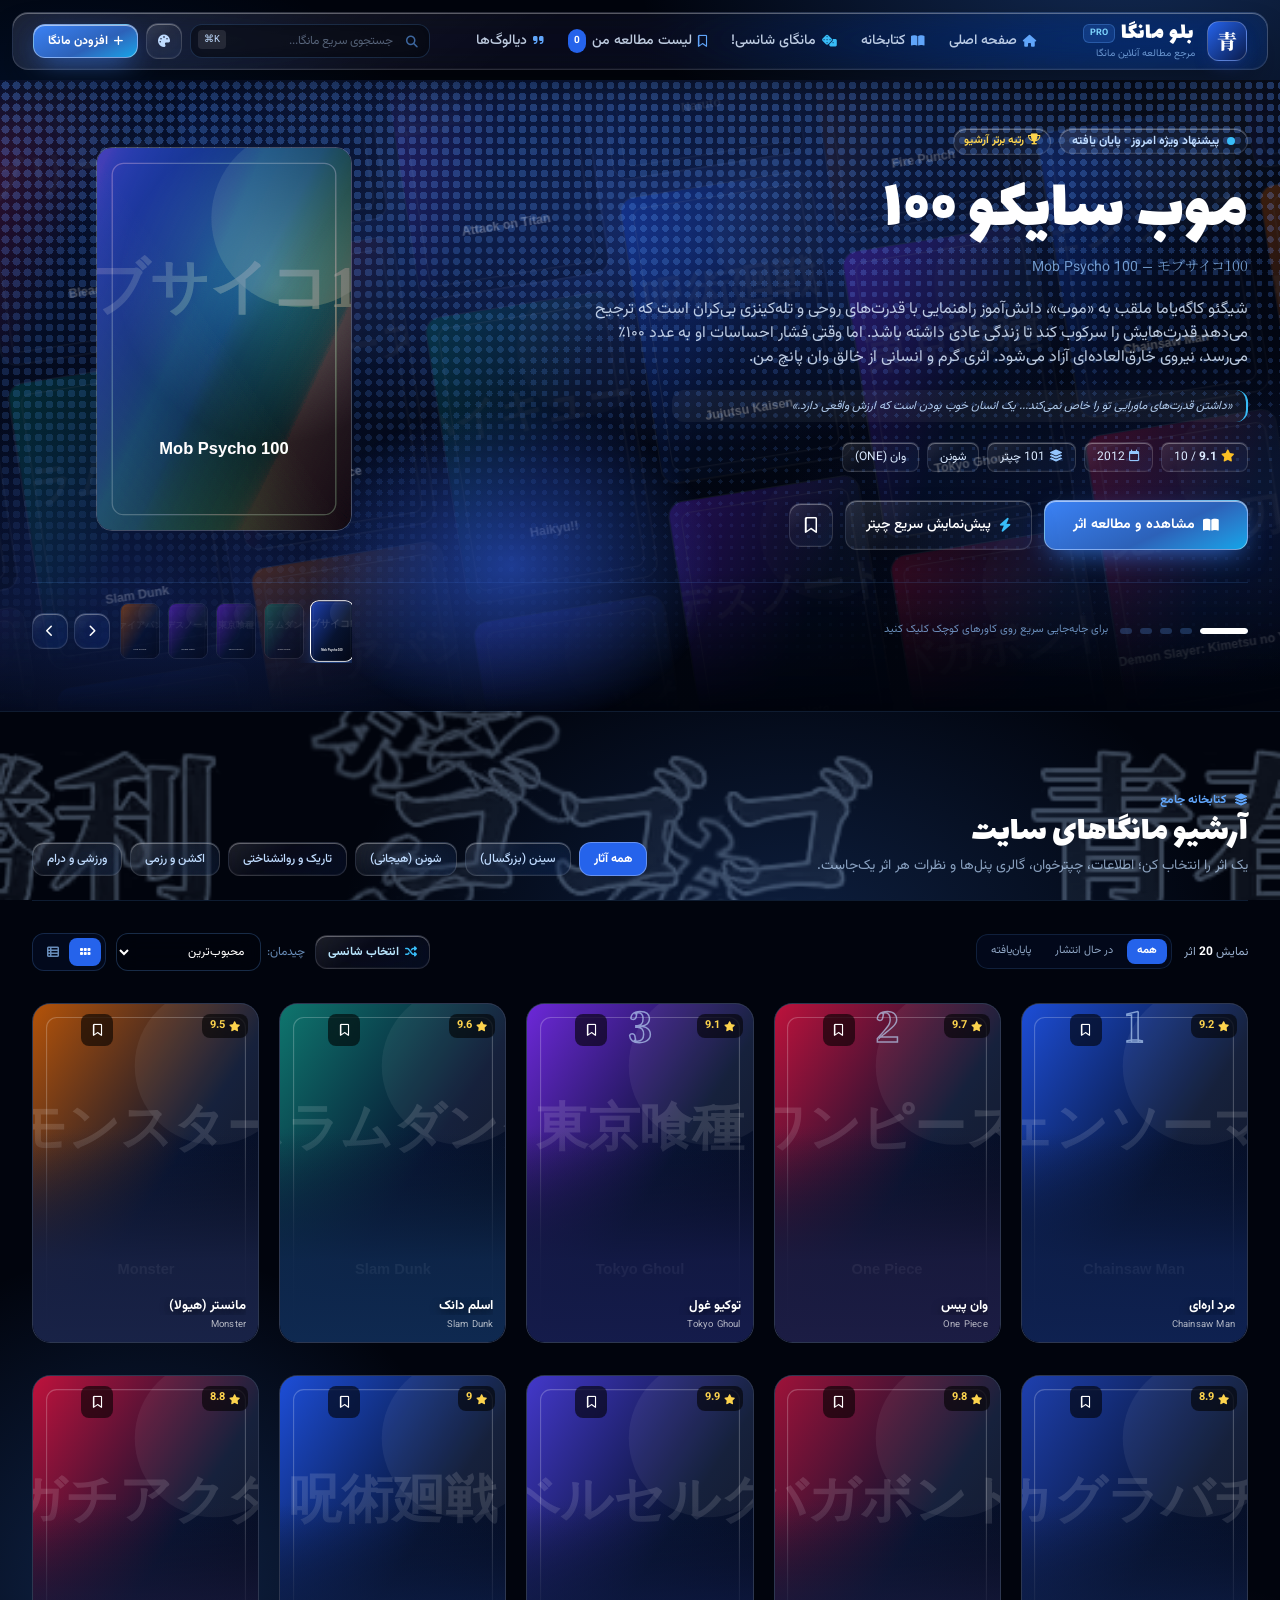
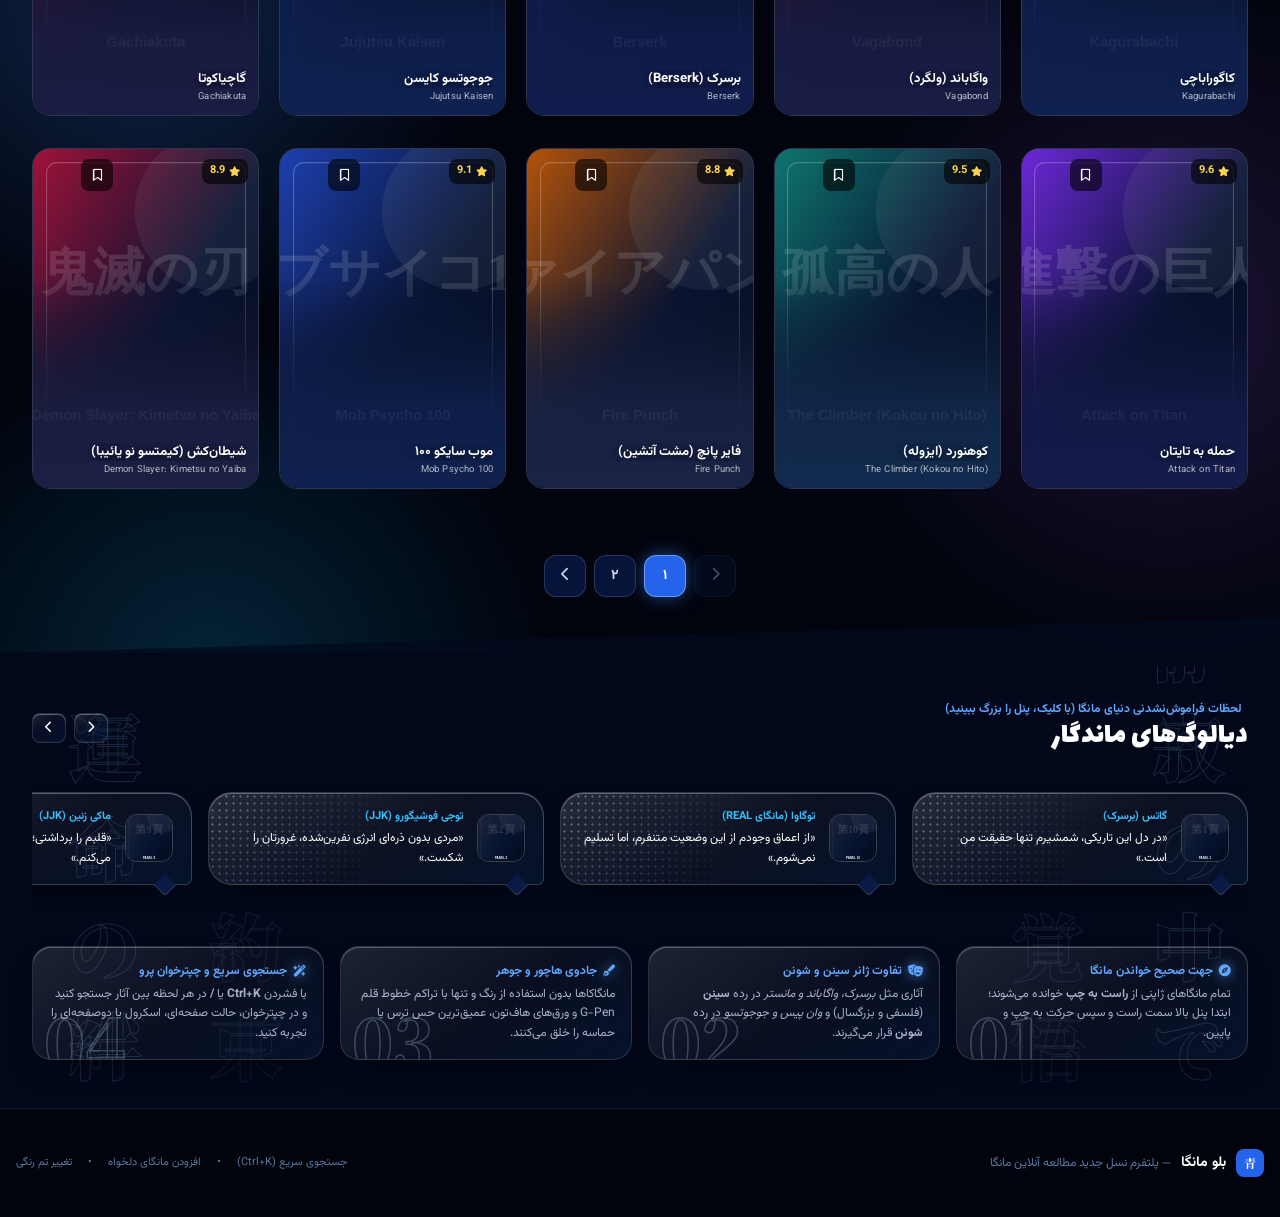
==== commit 08bc1d0e: "build: tailwind css + local font awesome" ====
--- a/index.html
+++ b/index.html
@@ -6,22 +6,7 @@
     <title>بلو مانگا | مرجع مطالعه آنلاین مانگا با تم آبی دارک</title>
     
     <!-- بارگذاری Tailwind CSS -->
-    <!--TW-CDN-START--><script src="https://cdn.tailwindcss.com" onerror="window.__twFailed=1"></script>
-    <script>
-        /* پشتیبان: اگر cdn.tailwindcss.com لود نشد (فیلتر/تحریم/مرورگر قدیمی)، Tailwind را از jsDelivr بگیر */
-        (function(){
-            if (typeof window.tailwind !== 'undefined') return;
-            var st = document.createElement('style');
-            st.type = 'text/tailwindcss';
-            st.textContent = '@theme{--font-sans:"Vazirmatn",sans-serif;--font-display:"Lalezar",cursive;--font-jp:"Noto Serif JP",serif;'
-              + '--color-navy-950:#01040d;--color-navy-900:#030a1f;--color-navy-850:#061231;--color-navy-800:#0a1c4d;'
-              + '--color-navy-700:#12307a;--color-navy-600:#1e4fc4;--color-navy-500:#3b82f6;--color-navy-400:#60a5fa;}';
-            document.head.appendChild(st);
-            var s = document.createElement('script');
-            s.src = 'https://cdn.jsdelivr.net/npm/@tailwindcss/browser@4.1.11';
-            document.head.appendChild(s);
-        })();
-    </script><!--TW-CDN-END-->
+    
     
     <!-- فونت‌های فارسی وزیرمتن، لاله‌زار و فونت ژاپنی -->
     <link rel="preconnect" href="https://fonts.googleapis.com">
@@ -30,36 +15,9 @@
     <noscript><link href="https://fonts.googleapis.com/css2?family=Lalezar&family=Noto+Serif+JP:wght@600;900&family=Vazirmatn:wght@300;400;500;700;900&display=swap" rel="stylesheet"></noscript>
     
     <!-- آیکون‌های FontAwesome -->
-    <!--FA-START--><link rel="preconnect" href="https://cdnjs.cloudflare.com" crossorigin>
-    <link rel="stylesheet" href="https://cdnjs.cloudflare.com/ajax/libs/font-awesome/6.5.1/css/all.min.css" media="print" onload="this.media='all'">
-    <noscript><link rel="stylesheet" href="https://cdnjs.cloudflare.com/ajax/libs/font-awesome/6.5.1/css/all.min.css"></noscript><!--FA-END-->
-
-    <!--TW-CFG-START--><script>
-        window.tailwind = window.tailwind || {};
-        tailwind.config = {
-            theme: {
-                extend: {
-                    fontFamily: {
-                        sans: ['Vazirmatn', 'sans-serif'],
-                        display: ['Lalezar', 'cursive'],
-                        jp: ['"Noto Serif JP"', 'serif']
-                    },
-                    colors: {
-                        navy: {
-                            950: '#01040d', /* آبی خیلی تیره - پس‌زمینه اصلی */
-                            900: '#030a1f', /* دارک آبی لایه دوم */
-                            850: '#061231', /* کارت‌های سرمه‌ای تیره */
-                            800: '#0a1c4d', /* هاور کارت‌ها و پنل‌ها */
-                            700: '#12307a', /* حاشیه‌ها و دکمه‌های فرعی */
-                            600: '#1e4fc4',
-                            500: '#3b82f6', /* آبی الکتریک ملایم */
-                            400: '#60a5fa',
-                        }
-                    }
-                }
-            }
-        }
-    </script><!--TW-CFG-END-->
+    <link rel="stylesheet" href="fa/css/all.min.css">
+
+    
 
     <style>
         /* ===== CSS اضطراری: وقتی Tailwind لود نشود، صفحه نباید خراب شود (specificity صفر؛ اگر Tailwind بود، او برنده است) ===== */
@@ -726,6 +684,7 @@
             #manga-grid .m-card .rank { font-size: 1.6rem !important; }
         }
     </style>
+    <link rel="stylesheet" href="tailwind.css">
 </head>
 <body class="selection:bg-blue-600 selection:text-white">
 
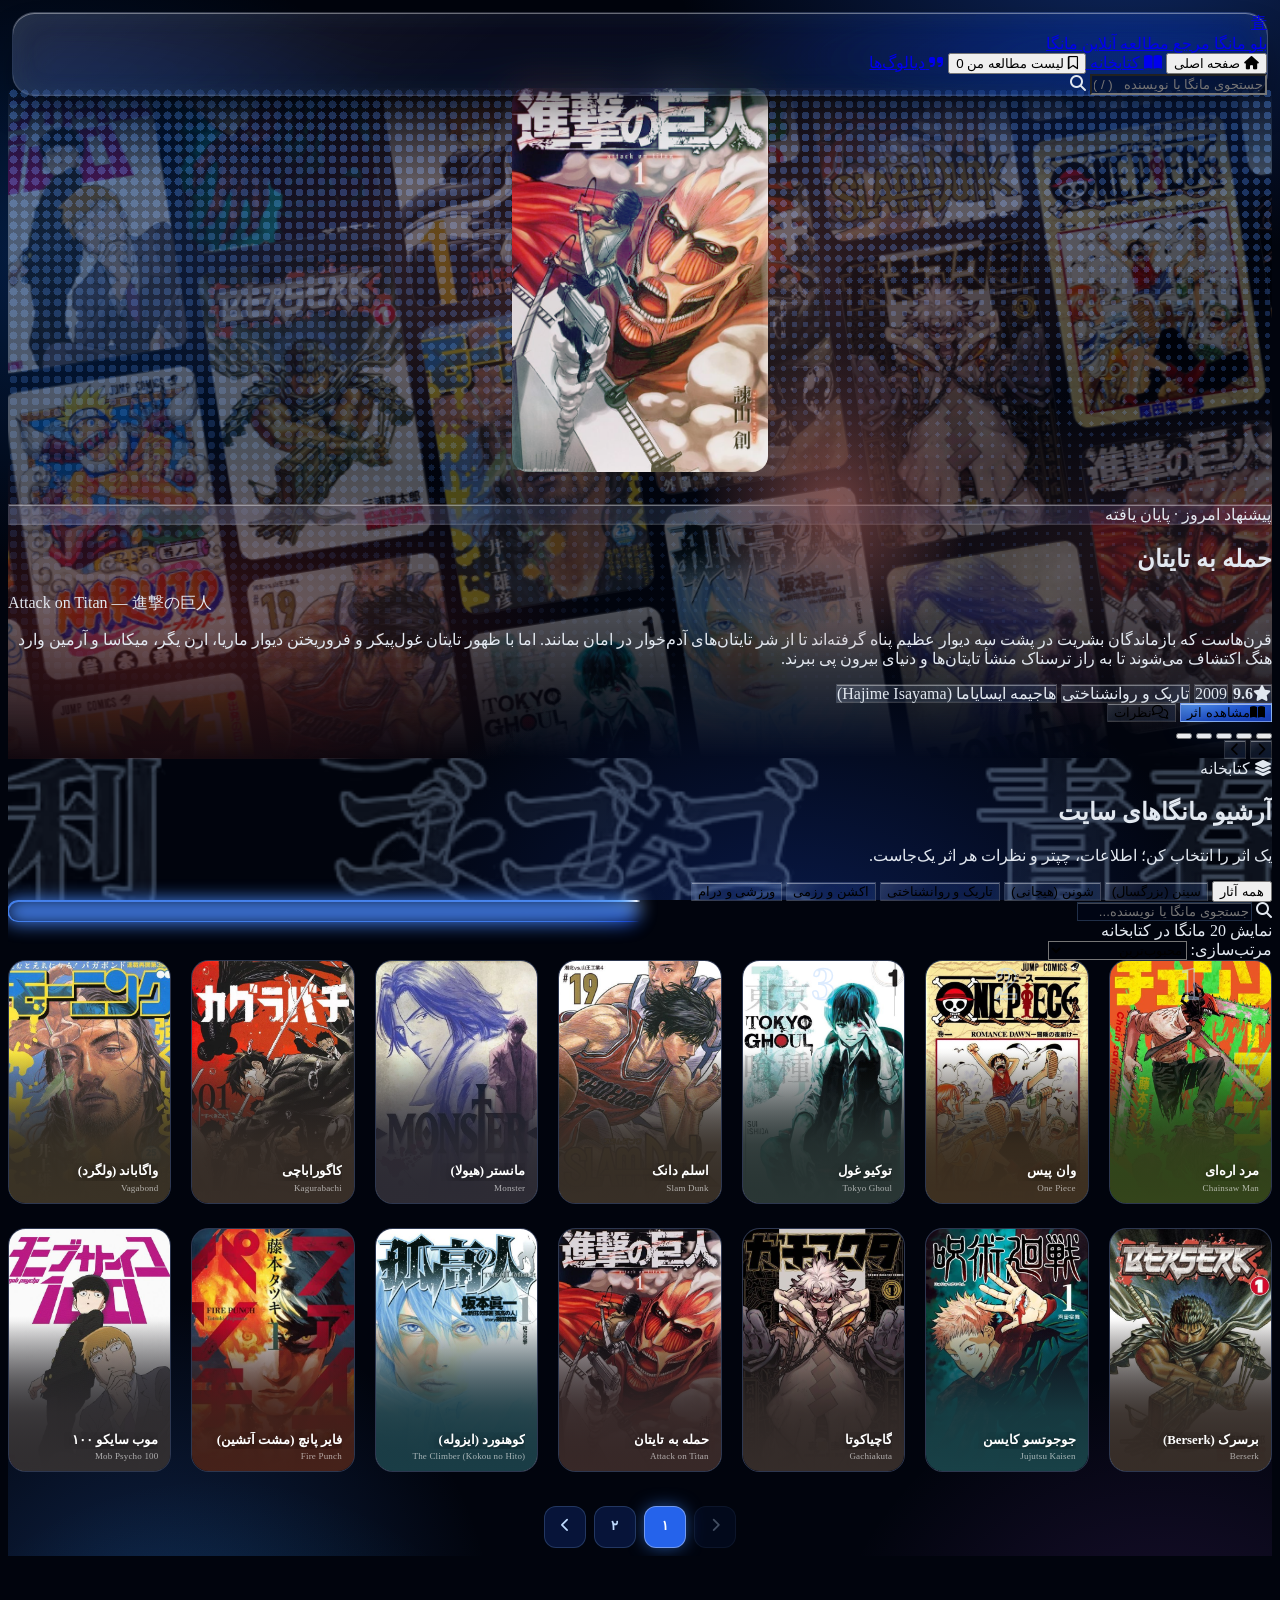
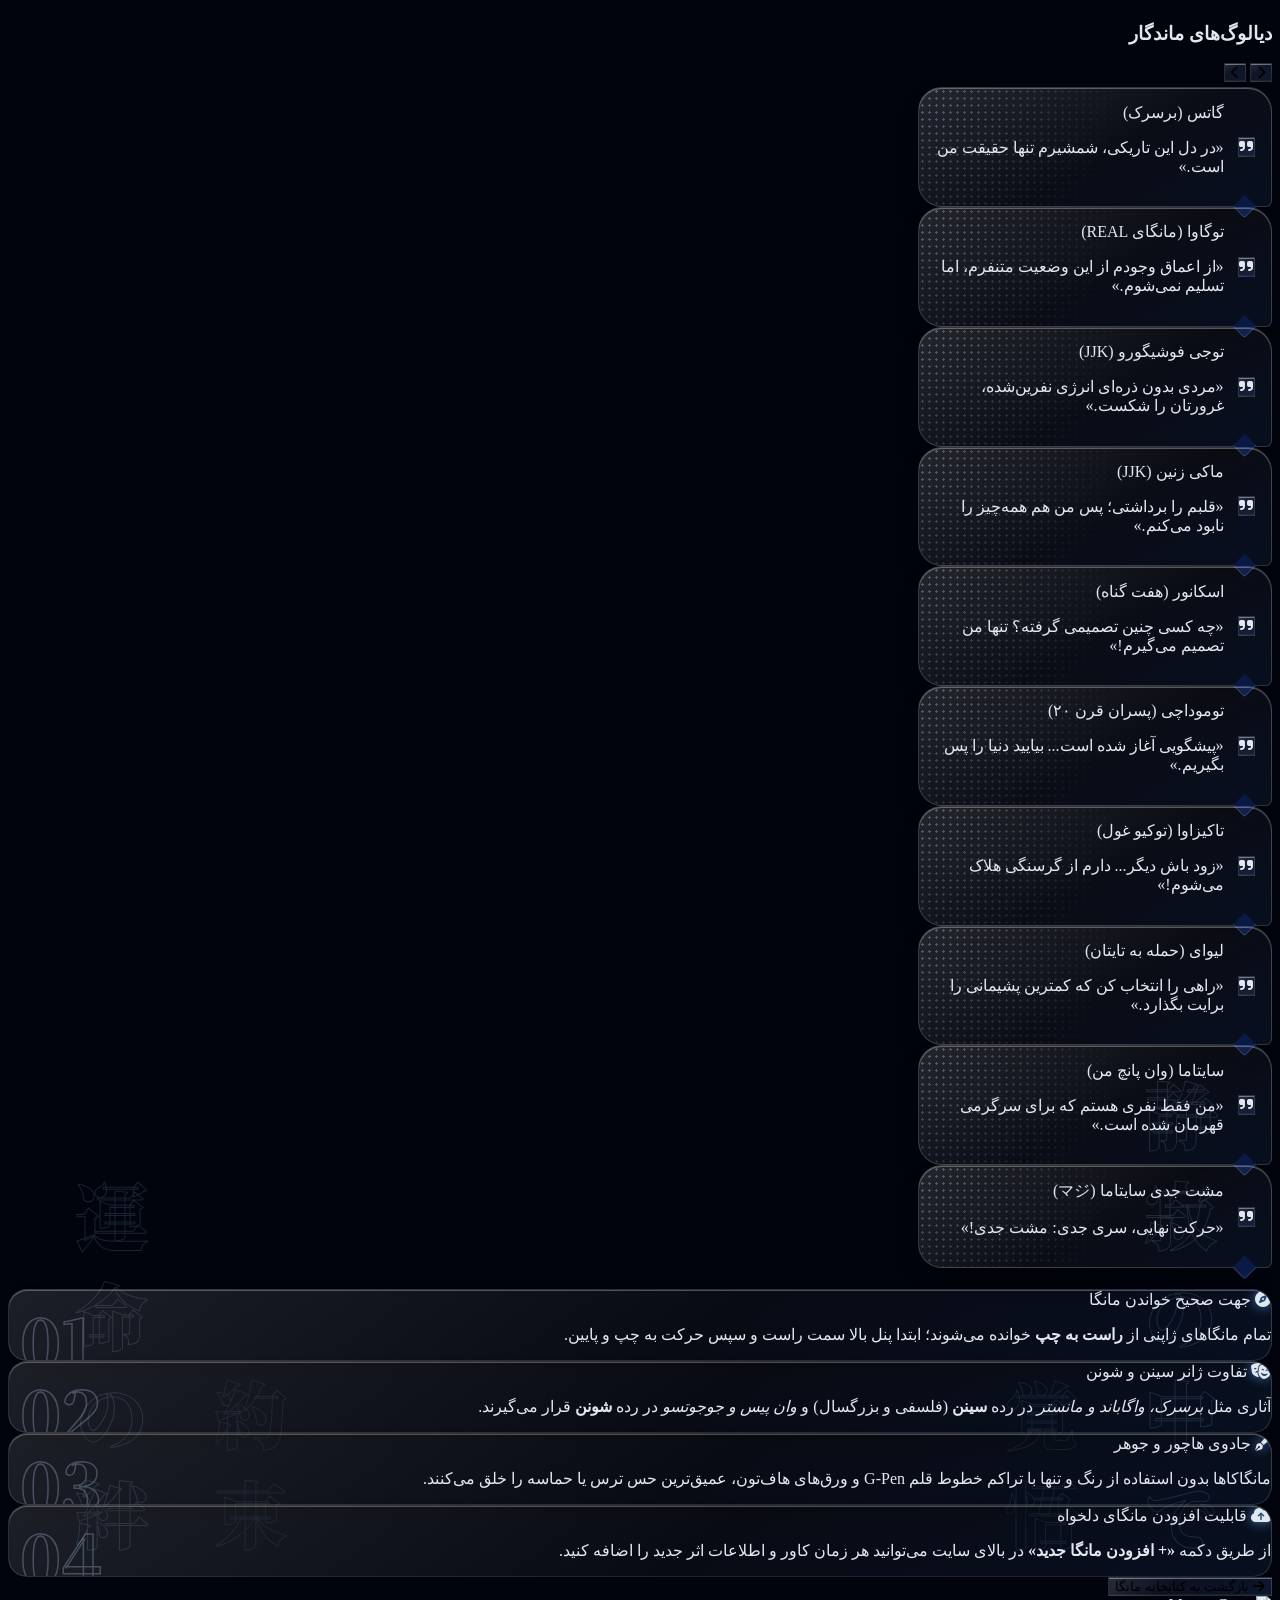
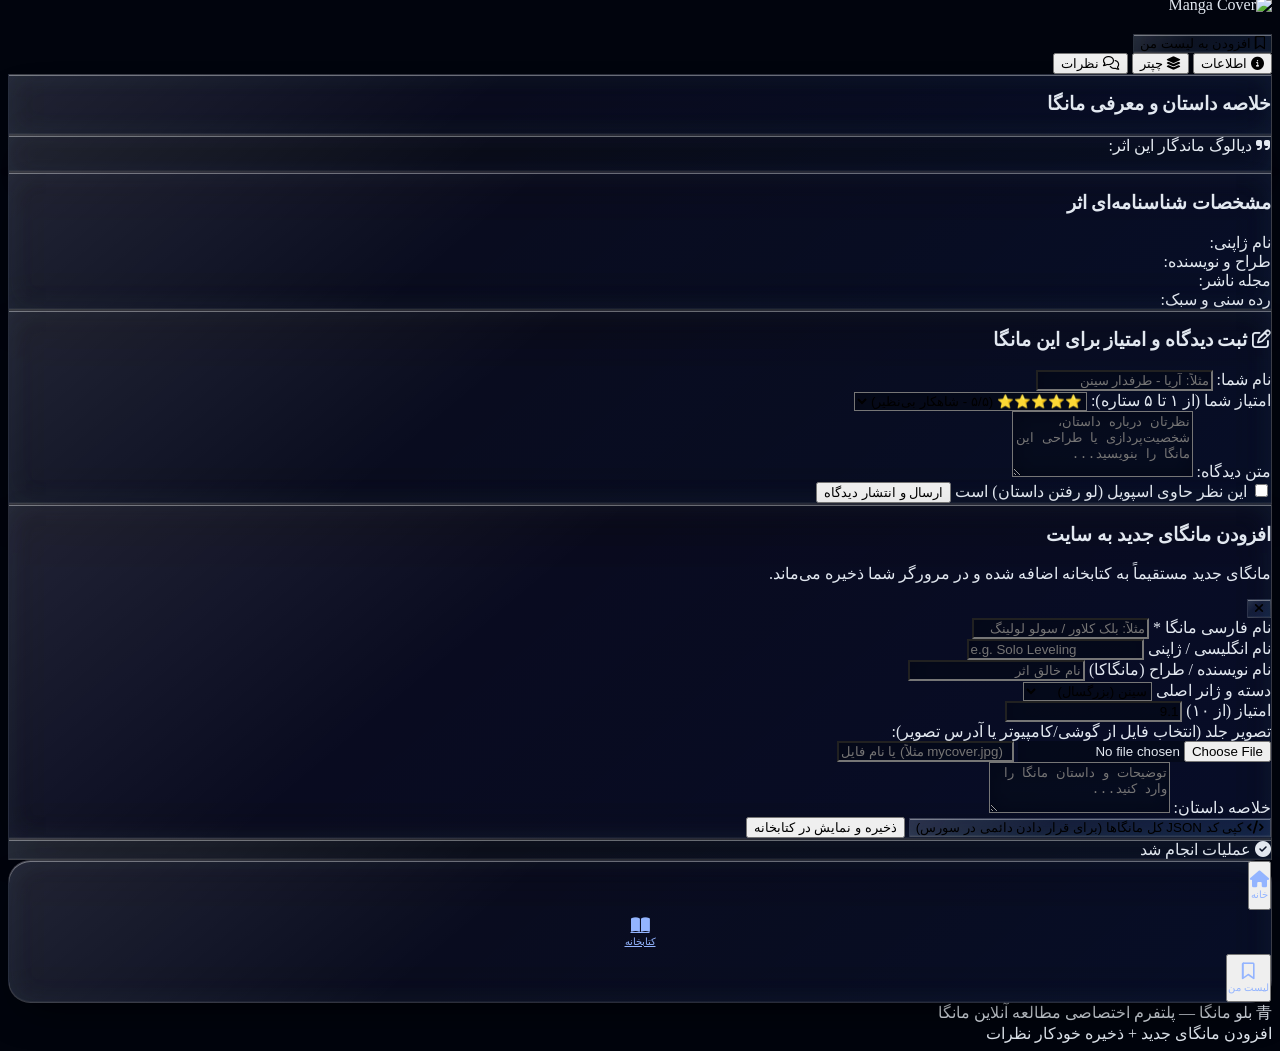
==== commit 2d6c096a: "Add files via upload" ====
--- a/index.html
+++ b/index.html
@@ -6,7 +6,22 @@
     <title>بلو مانگا | مرجع مطالعه آنلاین مانگا با تم آبی دارک</title>
     
     <!-- بارگذاری Tailwind CSS -->
-    
+    <!--TW-CDN-START--><script src="https://cdn.tailwindcss.com" onerror="window.__twFailed=1"></script>
+    <script>
+        /* پشتیبان: اگر cdn.tailwindcss.com لود نشد (فیلتر/تحریم/مرورگر قدیمی)، Tailwind را از jsDelivr بگیر */
+        (function(){
+            if (typeof window.tailwind !== 'undefined') return;
+            var st = document.createElement('style');
+            st.type = 'text/tailwindcss';
+            st.textContent = '@theme{--font-sans:"Vazirmatn",sans-serif;--font-display:"Lalezar",cursive;--font-jp:"Noto Serif JP",serif;'
+              + '--color-navy-950:#01040d;--color-navy-900:#030a1f;--color-navy-850:#061231;--color-navy-800:#0a1c4d;'
+              + '--color-navy-700:#12307a;--color-navy-600:#1e4fc4;--color-navy-500:#3b82f6;--color-navy-400:#60a5fa;}';
+            document.head.appendChild(st);
+            var s = document.createElement('script');
+            s.src = 'https://cdn.jsdelivr.net/npm/@tailwindcss/browser@4.1.11';
+            document.head.appendChild(s);
+        })();
+    </script><!--TW-CDN-END-->
     
     <!-- فونت‌های فارسی وزیرمتن، لاله‌زار و فونت ژاپنی -->
     <link rel="preconnect" href="https://fonts.googleapis.com">
@@ -15,9 +30,36 @@
     <noscript><link href="https://fonts.googleapis.com/css2?family=Lalezar&family=Noto+Serif+JP:wght@600;900&family=Vazirmatn:wght@300;400;500;700;900&display=swap" rel="stylesheet"></noscript>
     
     <!-- آیکون‌های FontAwesome -->
-    <link rel="stylesheet" href="fa/css/all.min.css">
-
-    
+    <!--FA-START--><link rel="preconnect" href="https://cdnjs.cloudflare.com" crossorigin>
+    <link rel="stylesheet" href="https://cdnjs.cloudflare.com/ajax/libs/font-awesome/6.5.1/css/all.min.css" media="print" onload="this.media='all'">
+    <noscript><link rel="stylesheet" href="https://cdnjs.cloudflare.com/ajax/libs/font-awesome/6.5.1/css/all.min.css"></noscript><!--FA-END-->
+
+    <!--TW-CFG-START--><script>
+        window.tailwind = window.tailwind || {};
+        tailwind.config = {
+            theme: {
+                extend: {
+                    fontFamily: {
+                        sans: ['Vazirmatn', 'sans-serif'],
+                        display: ['Lalezar', 'cursive'],
+                        jp: ['"Noto Serif JP"', 'serif']
+                    },
+                    colors: {
+                        navy: {
+                            950: '#01040d', /* آبی خیلی تیره - پس‌زمینه اصلی */
+                            900: '#030a1f', /* دارک آبی لایه دوم */
+                            850: '#061231', /* کارت‌های سرمه‌ای تیره */
+                            800: '#0a1c4d', /* هاور کارت‌ها و پنل‌ها */
+                            700: '#12307a', /* حاشیه‌ها و دکمه‌های فرعی */
+                            600: '#1e4fc4',
+                            500: '#3b82f6', /* آبی الکتریک ملایم */
+                            400: '#60a5fa',
+                        }
+                    }
+                }
+            }
+        }
+    </script><!--TW-CFG-END-->
 
     <style>
         /* ===== CSS اضطراری: وقتی Tailwind لود نشود، صفحه نباید خراب شود (specificity صفر؛ اگر Tailwind بود، او برنده است) ===== */
@@ -287,372 +329,6 @@
         .aw-credit span.t { font-size:12px; color:#bfdbfe; line-height:1.7; }
         .aw-credit span.t b { color:#fff; font-weight:700; }
     </style>
-        <style id="fx-ultra">
-        /* ===== متغیرهای تم و نورپردازی پویا (v30 Ultra Pro) ===== */
-        @property --h1 { syntax:'<color>'; inherits:true; initial-value:#2563eb; }
-        @property --h2 { syntax:'<color>'; inherits:true; initial-value:#0ea5e9; }
-        @property --a { syntax: '<angle>'; inherits: false; initial-value: 0deg; }
-
-        :root {
-            --line: rgba(148, 184, 255, .15);
-            --glow: 59, 130, 246;
-            --accent-main: #3b82f6;
-            --accent-sec: #0ea5e9;
-            --accent-rgb: 59, 130, 246;
-        }
-        html[data-theme="crimson"] {
-            --line: rgba(251, 113, 133, .18);
-            --glow: 244, 63, 94;
-            --accent-main: #f43f5e;
-            --accent-sec: #f97316;
-            --accent-rgb: 244, 63, 94;
-        }
-        html[data-theme="violet"] {
-            --line: rgba(192, 132, 252, .18);
-            --glow: 168, 85, 247;
-            --accent-main: #a855f7;
-            --accent-sec: #ec4899;
-            --accent-rgb: 168, 85, 247;
-        }
-        html[data-theme="emerald"] {
-            --line: rgba(52, 211, 153, .18);
-            --glow: 16, 185, 129;
-            --accent-main: #10b981;
-            --accent-sec: #06b6d4;
-            --accent-rgb: 16, 185, 129;
-        }
-
-        html { scroll-padding-top: 6rem; }
-        body {
-            background-color: #01040d;
-            color: #e2e8f0;
-            overflow-x: hidden;
-            background-image:
-                radial-gradient(50rem 36rem at 88% -8%, rgba(var(--accent-rgb), .32), transparent 62%),
-                radial-gradient(42rem 32rem at 4% 28%, rgba(14, 116, 255, .18), transparent 62%),
-                radial-gradient(46rem 32rem at 62% 105%, rgba(var(--accent-rgb), .22), transparent 62%);
-            background-attachment: fixed;
-        }
-
-        /* ===== Liquid Glass & Bento Surfaces ===== */
-        .glass, .chip, header.glass, .tabbar, #toast-box,
-        .rounded-2xl.bg-navy-900, .rounded-2xl.bg-navy-850, .rounded-2xl.bg-navy-850\/90, .rounded-3xl.bg-navy-900,
-        button.bg-navy-850, button.bg-navy-800, a.bg-navy-850, .bento-card {
-            background: linear-gradient(145deg, rgba(255,255,255,.11) 0%, rgba(255,255,255,.03) 42%, rgba(var(--accent-rgb),.07) 100%) !important;
-            backdrop-filter: blur(22px) saturate(1.9) brightness(1.06);
-            -webkit-backdrop-filter: blur(22px) saturate(1.9) brightness(1.06);
-            border: 1px solid rgba(255,255,255,.13) !important;
-            box-shadow: inset 0 1px 0 rgba(255,255,255,.32), inset 0 -1px 0 rgba(255,255,255,.04), 0 18px 40px -18px rgba(0,0,0,.85);
-        }
-        .glass, .tabbar { border-radius: 1.4rem; }
-        .glass::before, .bento-card::before {
-            content: ""; position: absolute; inset: 0; border-radius: inherit; pointer-events: none; opacity: 0; transition: opacity .3s;
-            background: radial-gradient(300px circle at var(--mx,50%) var(--my,0%), rgba(255,255,255,.16), transparent 65%);
-        }
-        .glass:hover::before, .bento-card:hover::before { opacity: 1; }
-
-        .btn-primary {
-            background: linear-gradient(155deg, var(--accent-main), color-mix(in srgb, var(--accent-main) 75%, #000) 60%, var(--accent-sec)) !important;
-            border: 1px solid rgba(255,255,255,.38) !important;
-            box-shadow: inset 0 1px 0 rgba(255,255,255,.55), 0 10px 28px -8px rgba(var(--accent-rgb), .78) !important;
-            transition: transform .22s cubic-bezier(.16,1,.3,1), filter .22s, box-shadow .22s;
-        }
-        .btn-primary:hover {
-            transform: translateY(-2px);
-            filter: brightness(1.12);
-            box-shadow: inset 0 1px 0 rgba(255,255,255,.65), 0 16px 34px -8px rgba(var(--accent-rgb), .9) !important;
-        }
-        .btn-primary:active { transform: translateY(0); }
-
-        /* ===== هیرو و کاور هولوگرافیک سه‌بعدی ===== */
-        #hero-sec { transition: --h1 .9s ease, --h2 .9s ease; }
-        #hero-tint {
-            position:absolute; inset:0; pointer-events:none;
-            background:
-                radial-gradient(62% 48% at 50% 24%, color-mix(in srgb, var(--h1) 44%, transparent), transparent 72%),
-                radial-gradient(48% 42% at 12% 82%, color-mix(in srgb, var(--h2) 28%, transparent), transparent 72%),
-                radial-gradient(44% 36% at 92% 70%, color-mix(in srgb, var(--h1) 22%, transparent), transparent 72%);
-        }
-        #hero-sec #lib-backdrop {
-            height:100%;
-            -webkit-mask-image: linear-gradient(to bottom, transparent 0%, #000 14%, #000 78%, transparent 100%);
-            mask-image: linear-gradient(to bottom, transparent 0%, #000 14%, #000 78%, transparent 100%);
-        }
-        #hero-sec .lb-in { opacity:.25; }
-        #hero-halftone {
-            position:absolute; inset:0; pointer-events:none; isolation:isolate; mix-blend-mode:screen; opacity:.32;
-            -webkit-mask-image: linear-gradient(to bottom, #000 0%, rgba(0,0,0,.5) 55%, transparent 92%);
-            mask-image: linear-gradient(to bottom, #000 0%, rgba(0,0,0,.5) 55%, transparent 92%);
-        }
-        #hero-halftone .d {
-            position:absolute; inset:0;
-            background: radial-gradient(circle at 50% 50%, #fff 0, #000 70%) 0 0/11px 11px,
-                        radial-gradient(ellipse 60% 60% at 50% 50%, #000 0, #fff 100%) 0 0/170% 170%;
-            background-blend-mode: hard-light; filter: contrast(28);
-        }
-        #hero-halftone::after { content:""; position:absolute; inset:0; background:#4f8dff; mix-blend-mode:multiply; }
-        #hero-jp-mark, #hero-sec .sfx { display:none !important; }
-
-        .hero-aura {
-            position:absolute; left:50%; top:50%; width:150%; height:118%; transform:translate(-50%,-50%);
-            pointer-events:none; border-radius:50%;
-            background: radial-gradient(closest-side, color-mix(in srgb, var(--h1) 70%, transparent), transparent 72%);
-            animation: auraPulse 5s ease-in-out infinite alternate;
-        }
-        @keyframes auraPulse {
-            from { opacity:.55; transform:translate(-50%,-50%) scale(.92); }
-            to { opacity:1; transform:translate(-50%,-50%) scale(1.08); }
-        }
-        .tilt {
-            transform: perspective(900px) rotateY(var(--ry,0deg)) rotateX(var(--rx,0deg));
-            transition: transform .25s ease-out; transform-style: preserve-3d;
-        }
-        #hero-cover.tilt {
-            transition:none;
-            box-shadow: calc(var(--ry,0deg) * -2) 40px 80px -20px color-mix(in srgb, var(--h1) 72%, transparent), 0 0 0 1px rgba(255,255,255,.24);
-        }
-        #hero-cover .glare {
-            position:absolute; inset:0; pointer-events:none; mix-blend-mode:soft-light;
-            background: radial-gradient(circle at var(--gx,50%) var(--gy,30%), rgba(255,255,255,.95), rgba(255,255,255,0) 52%);
-        }
-        #hero-cover .foil {
-            position:absolute; inset:0; pointer-events:none; mix-blend-mode:color-dodge; opacity:.30;
-            background: linear-gradient(115deg, transparent 18%, rgba(255,0,140,.55) 34%, rgba(0,210,255,.55) 50%, rgba(255,230,0,.5) 64%, transparent 80%);
-            background-size:260% 260%; background-position: var(--gx,50%) var(--gy,30%);
-        }
-        .hero-in > * { animation: heroIn .65s cubic-bezier(.16,1,.3,1) both; }
-        .hero-in > *:nth-child(2) { animation-delay: .07s; }
-        @keyframes heroIn { from { opacity: 0; transform: translateY(18px); } to { opacity: 1; transform: none; } }
-        .dot-fill { animation: dotFill 7s linear forwards; transform-origin: right; }
-        @keyframes dotFill { from { transform: scaleX(0); } to { transform: scaleX(1); } }
-        #hero-bg-blur { transition: background-image .6s; }
-
-        /* ===== نوار کاورهای پس‌زمینه هیرو ===== */
-        .lib-wrap { position:relative; overflow: hidden; clip-path: inset(0); }
-        #lib-backdrop {
-            position:absolute; left:0; right:0; top:0; height:34rem; overflow:hidden; pointer-events:none; z-index:0;
-            -webkit-mask-image: linear-gradient(to bottom, transparent 0%, #000 22%, #000 55%, transparent 100%);
-            mask-image: linear-gradient(to bottom, transparent 0%, #000 22%, #000 55%, transparent 100%);
-        }
-        #lib-backdrop .lb-in { position:absolute; inset:-4rem -2rem; display:flex; justify-content:center; gap:1rem; transform: rotate(-9deg) scale(1.1); opacity:.30; }
-        #lib-backdrop .lb-col { display:flex; flex-direction:column; gap:1rem; width: clamp(7rem, 15vw, 11rem); flex:none; will-change: transform; animation: lbUp 38s ease-in-out infinite alternate; }
-        #lib-backdrop .lb-col:nth-child(even) { animation-name: lbDown; animation-duration: 46s; margin-top:-5rem; }
-        #lib-backdrop img { width:100%; aspect-ratio:2/3; object-fit:cover; object-position:top; border-radius:.9rem; border:1px solid rgba(255,255,255,.18); filter: saturate(1.15); }
-        @keyframes lbUp { from { transform: translateY(0); } to { transform: translateY(-38%); } }
-        @keyframes lbDown { from { transform: translateY(-38%); } to { transform: translateY(0); } }
-
-        /* ===== پنل‌های متحرک صفحه جزئیات هر مانگا ===== */
-        #detail-panels { position:absolute; inset:0; z-index:1; overflow:hidden; pointer-events:none; display:none; contain:layout paint; }
-        #detail-panels::after {
-            content:""; position:absolute; inset:0; pointer-events:none;
-            background: linear-gradient(to bottom, rgba(3,9,24,.68) 0%, rgba(3,9,24,.72) 80%, rgba(3,9,24,.97) 100%);
-        }
-        #manga-detail-view.has-panels #detail-panels { display:block; }
-        #detail-panels .dp-in { position:absolute; inset:-6rem -4rem; display:flex; justify-content:center; gap:.8rem; transform: rotate(-7deg) scale(1.1); }
-        #detail-panels .dp-col { display:flex; flex-direction:column; gap:.8rem; width: clamp(6.5rem, 15vw, 12rem); flex:none; will-change: transform; animation: dpUp 35s ease-in-out infinite alternate; }
-        #detail-panels .dp-col:nth-child(even) { animation-name: dpDown; animation-duration: 42s; margin-top:-6rem; }
-        #detail-panels .dp-col:nth-child(3n) { animation-duration: 49s; }
-        #detail-panels img { display:block; width:100%; height:auto; border-radius:.35rem; }
-        @keyframes dpUp { from { transform: translate3d(0,0,0); } to { transform: translate3d(0,-40%,0); } }
-        @keyframes dpDown { from { transform: translate3d(0,-40%,0); } to { transform: translate3d(0,0,0); } }
-        #manga-detail-view.has-panels > div:first-child * { -webkit-backdrop-filter:none !important; backdrop-filter:none !important; }
-        #manga-detail-view.has-panels > div:first-child :is(.glass,.chip,button.bg-navy-850,button.bg-navy-800,a.bg-navy-850,.rounded-2xl.bg-navy-850,.rounded-2xl.bg-navy-900,.rounded-3xl.bg-navy-900) { background: rgba(8,18,46,.82) !important; }
-        body:has(#manga-detail-view.has-panels:not(.hidden)) header.glass,
-        body:has(#manga-detail-view.has-panels:not(.hidden)) .tabbar { -webkit-backdrop-filter:none !important; backdrop-filter:none !important; background: rgba(8,18,46,.90) !important; }
-        #manga-detail-view.dp-scrolling #detail-panels .dp-col { animation-play-state: paused; }
-
-        /* ===== میدان حروف ژاپنی متحرک و ویدیو پس‌زمینه ===== */
-        #glyph-video { position:fixed; inset:0; z-index:0; pointer-events:none; display:none; }
-        #glyph-video video { width:100%; height:100%; object-fit:cover; display:block; }
-        html.gv #glyph-video { display:block; }
-        html.gv #hero-glyphs { display:none !important; }
-
-        #hero-glyphs { position:absolute; inset:0; overflow:hidden; pointer-events:none; z-index:0; contain: layout paint; }
-        #hero-glyphs .gl-rot { position:absolute; inset:0; direction:ltr; }
-        #hero-glyphs .gl-wrap { position:absolute; left:var(--x); top:var(--y); transform:translate(-50%,-50%) rotate(var(--a)); }
-        #hero-glyphs .gl-row {
-            display:flex; width:max-content; white-space:nowrap; font-family:'Noto Serif JP',serif; font-weight:900; line-height:1.05; color:transparent;
-            -webkit-text-stroke:1.2px rgba(191,219,254,.24); animation: glL 70s linear infinite; will-change:transform;
-        }
-        #hero-glyphs .gl-row.r { animation-name: glR; }
-        #hero-glyphs .gl-row.f { color: color-mix(in srgb, var(--h1, #3b82f6) 18%, transparent); -webkit-text-stroke-color: rgba(191,219,254,.14); }
-        #hero-glyphs .gl-row span { padding-inline:.5em; }
-        @keyframes glL { from { transform:translateX(0); } to { transform:translateX(-50%); } }
-        @keyframes glR { from { transform:translateX(-50%); } to { transform:translateX(0); } }
-        #hero-glyphs .gl-col {
-            position:absolute; top:-10%; writing-mode:vertical-rl; font-family:'Noto Serif JP',serif; font-weight:900; line-height:1.25; white-space:nowrap; direction:ltr;
-            color:rgba(147,197,253,.20); letter-spacing:.2em; animation: glDown linear infinite; will-change:transform;
-        }
-        @keyframes glDown { from { transform:translateY(-30%); } to { transform:translateY(30%); } }
-        .is-scrolling #hero-glyphs *, .is-scrolling #lib-backdrop *, .is-scrolling #hero-halftone * { animation-play-state: paused !important; }
-
-        /* ===== کارت‌های مانگا (Grid & Bento) ===== */
-        .m-card { position: relative; }
-        .m-card .cover {
-            position: relative; aspect-ratio: 2/3; border-radius: 1.15rem; overflow: hidden; cursor: pointer;
-            background: #0b1633; border: 1px solid rgba(255,255,255,.14);
-            box-shadow: inset 0 1px 0 rgba(255,255,255,.25);
-            transition: transform .45s cubic-bezier(.16,1,.3,1), box-shadow .45s, border-color .3s;
-        }
-        .m-card .cover img { width: 100%; height: 100%; object-fit: cover; object-position: top; transition: transform .7s cubic-bezier(.16,1,.3,1); }
-        .m-card:hover .cover {
-            transform: translateY(-7px);
-            box-shadow: 0 24px 42px -16px rgba(0,0,0,.92), 0 0 38px -6px rgba(var(--tg, var(--accent-rgb)), .62);
-            border-color: rgba(var(--tg, 147,197,253), .75);
-        }
-        .m-card:hover .cover img { transform: scale(1.07); }
-        .m-card .shade { position: absolute; inset: 0; background: linear-gradient(to top, rgba(1,4,13,.96) 0%, rgba(1,4,13,.4) 38%, transparent 62%); pointer-events: none; }
-        .m-card .shade::after {
-            content:""; position:absolute; inset:0; opacity:0; transition:opacity .7s;
-            background: linear-gradient(to top, rgba(var(--tint,4,8,21),.98) 0%, rgba(var(--tint,4,8,21),.84) 24%, rgba(var(--tint,4,8,21),.35) 46%, rgba(var(--tint,4,8,21),0) 64%);
-        }
-        .m-card .cover.tinted .shade::after { opacity:1; }
-        .m-card .cap { position:absolute; left:0; right:0; bottom:0; z-index:3; padding:2rem .75rem .65rem; text-align:right; pointer-events:none; }
-        .m-card .cap h3 { margin:0; color:#fff; font-weight:700; font-size:.82rem; line-height:1.4; text-shadow:0 2px 10px rgba(0,0,0,.75); display:-webkit-box; -webkit-line-clamp:2; -webkit-box-orient:vertical; overflow:hidden; }
-        .m-card .cap .en { margin:.14rem 0 0; font-size:9.5px; letter-spacing:.02em; color:rgba(255,255,255,.68); direction:ltr; text-align:right; white-space:nowrap; overflow:hidden; text-overflow:ellipsis; }
-        .m-card .cap .go {
-            pointer-events:auto; display:flex; align-items:center; justify-content:center; gap:.35rem; width:100%; margin-top:.45rem; padding:.3rem 0; border-radius:.65rem; font-size:.68rem; font-weight:700; color:#fff; cursor:pointer;
-            background:rgba(255,255,255,.18); border:1px solid rgba(255,255,255,.32); -webkit-backdrop-filter:blur(8px); backdrop-filter:blur(8px);
-            transition:background .25s, opacity .3s, max-height .3s, margin .3s, padding .3s;
-        }
-        .m-card .cap .go:hover { background:rgba(var(--accent-rgb), .75); }
-        @media (hover:hover) {
-            .m-card .cap .go { max-height:0; opacity:0; margin-top:0; padding-top:0; padding-bottom:0; border-width:0; overflow:hidden; }
-            .m-card:hover .cap .go, .m-card:focus-within .cap .go { max-height:2rem; opacity:1; margin-top:.45rem; padding-top:.3rem; padding-bottom:.3rem; border-width:1px; }
-        }
-        .m-card .rank {
-            position: absolute; top:.1rem; left:50%; transform:translateX(-50%);
-            font: 900 2.5rem/1 'Noto Serif JP', serif; color: transparent;
-            -webkit-text-stroke: 1.5px rgba(191,219,254,.65); pointer-events: none; z-index:2;
-        }
-
-        @media (max-width: 639px) {
-            #manga-grid.grid-poster .m-card .cover { border-radius: .85rem; }
-            #manga-grid.grid-poster .m-card .cap { padding: 1.4rem .45rem .4rem; }
-            #manga-grid.grid-poster .m-card .cap h3 { font-size: .68rem; line-height: 1.35; }
-            #manga-grid.grid-poster .m-card .cap .en { display: none; }
-            #manga-grid.grid-poster .m-card .cap .go { margin-top:.3rem; padding:.18rem 0; font-size:.58rem; border-radius:.5rem; }
-            #manga-grid.grid-poster .m-card .cover > span.rating-pill { top:.35rem !important; right:.35rem !important; padding:.1rem .3rem !important; font-size:9px !important; border-radius:.45rem !important; }
-            #manga-grid.grid-poster .m-card .cover > div.card-top-actions { top:.35rem !important; left:.35rem !important; gap:.2rem !important; }
-            #manga-grid.grid-poster .m-card .cover > div.card-top-actions button { width:1.5rem !important; height:1.5rem !important; border-radius:.45rem !important; }
-            #manga-grid.grid-poster .m-card .rank { font-size: 1.6rem !important; }
-        }
-
-        /* ===== نوار چرخان نور دور جستجو و لوگوی تیم ترجمه ===== */
-        @keyframes spinGlow { to { --a: 360deg; } }
-        .burn { position: relative; isolation: isolate; }
-        .burn::before, .burn::after {
-            content: ""; position: absolute; border-radius: 1.2rem; pointer-events: none;
-            background: conic-gradient(from var(--a), transparent 0 52%, var(--accent-main) 66%, #60a5fa 82%, #eff6ff 94%, transparent 100%);
-            animation: spinGlow 3.2s linear infinite;
-        }
-        .burn::before { inset: -3px; z-index: -1; filter: blur(9px); opacity: .95; }
-        .burn::after {
-            inset: -1.5px; z-index: 2; padding: 1.5px;
-            -webkit-mask: linear-gradient(#000 0 0) content-box, linear-gradient(#000 0 0); -webkit-mask-composite: xor;
-            mask: linear-gradient(#000 0 0) content-box exclude, linear-gradient(#000 0 0);
-        }
-        .burn input {
-            position: relative; z-index: 1; background-color: rgba(1,6,22,.94) !important;
-            border: 1px solid rgba(147,197,253,.22) !important; box-shadow: inset 0 1px 0 rgba(255,255,255,.25);
-        }
-
-        .aw-credit { display:none; align-items:center; gap:12px; padding-top:14px; }
-        .aw-burn { position:relative; isolation:isolate; flex:none; width:42px; height:42px; border-radius:50%; }
-        .aw-burn::before, .aw-burn::after {
-            content:""; position:absolute; border-radius:50%; pointer-events:none;
-            background: conic-gradient(from var(--a), transparent 0 52%, #1d4ed8 66%, #60a5fa 82%, #eff6ff 94%, transparent 100%);
-            animation: spinGlow 3.2s linear infinite;
-        }
-        .aw-burn::before { inset:-3px; z-index:-1; filter:blur(8px); opacity:.95; }
-        .aw-burn::after {
-            inset:-2px; z-index:2; padding:2px;
-            -webkit-mask: linear-gradient(#000 0 0) content-box, linear-gradient(#000 0 0); -webkit-mask-composite: xor;
-            mask: linear-gradient(#000 0 0) content-box exclude, linear-gradient(#000 0 0);
-        }
-        .aw-burn img { position:relative; z-index:1; width:100%; height:100%; border-radius:50%; object-fit:cover; display:block; border:1px solid rgba(147,197,253,.25); background:#0a1c4d; }
-        .aw-credit span.t { font-size:12px; color:#bfdbfe; line-height:1.7; }
-        .aw-credit span.t b { color:#fff; font-weight:700; }
-
-        /* ===== دیالوگ‌ها و موضوعات ===== */
-        #quotes-and-topics {
-            position:relative; overflow:hidden; border-top:none !important; margin-top:-2.2rem; padding-top:5.2rem !important;
-            clip-path: polygon(0 2.2rem, 100% 0, 100% 100%, 0 100%);
-        }
-        .tate {
-            position:absolute; top:0; bottom:0; pointer-events:none; user-select:none; writing-mode:vertical-rl;
-            font:900 clamp(2.4rem,7vw,4.6rem)/1.1 'Noto Serif JP',serif; color:transparent;
-            -webkit-text-stroke:1px rgba(147,197,253,.16); letter-spacing:.35em; white-space:nowrap; overflow:hidden;
-        }
-        .tate:nth-of-type(1) { right:4%; top:3rem; } .tate:nth-of-type(2) { right:15%; top:6rem; opacity:.7; }
-        .tate:nth-of-type(3) { left:5%; top:2rem; } .tate:nth-of-type(4) { left:16%; top:7rem; opacity:.6; }
-
-        .quote-card {
-            position:relative; flex:none; width:18.5rem; padding:1rem 1.1rem; display:flex; align-items:center; gap:.9rem;
-            border-radius:1.5rem 1.5rem .4rem 1.5rem; overflow:visible; cursor:pointer;
-            background: linear-gradient(150deg, rgba(255,255,255,.14), rgba(255,255,255,.04) 55%, rgba(var(--accent-rgb),.08));
-            border:1px solid rgba(255,255,255,.16);
-            box-shadow: inset 0 1px 0 rgba(255,255,255,.3), 0 14px 30px -16px rgba(0,0,0,.85);
-            transition:border-color .3s, transform .35s cubic-bezier(.16,1,.3,1);
-        }
-        @media (min-width:640px){ .quote-card { width:21rem; } }
-        .quote-card:hover { border-color:rgba(147,197,253,.55); transform:translateY(-4px); }
-        .quote-card::after {
-            content:""; position:absolute; right:1.1rem; bottom:-.55rem; width:1rem; height:1rem; transform:rotate(45deg); border-radius:0 0 .2rem 0;
-            background:#0a1a45; border-right:1px solid rgba(255,255,255,.16); border-bottom:1px solid rgba(255,255,255,.16);
-        }
-        .quote-card::before {
-            content:""; position:absolute; inset:0; border-radius:inherit; pointer-events:none;
-            background-image: radial-gradient(rgba(191,219,254,.35) 1px, transparent 1.4px); background-size:7px 7px;
-            -webkit-mask-image: radial-gradient(circle at 0% 0%, #000, transparent 55%);
-            mask-image: radial-gradient(circle at 0% 0%, #000, transparent 55%);
-        }
-        #compact-quotes-strip { padding-bottom:1.3rem !important; padding-top:.3rem; scrollbar-width: none; scroll-snap-type: x proximity; }
-        #compact-quotes-strip > * { scroll-snap-align: start; }
-
-        #topic-grid { counter-reset: t; }
-        #topic-grid > div {
-            counter-increment: t; position:relative; overflow:hidden; border-radius:1.2rem;
-            background: linear-gradient(145deg, rgba(255,255,255,.11), rgba(255,255,255,.03) 55%, rgba(var(--accent-rgb),.08)) !important;
-            border:1px solid rgba(255,255,255,.13) !important;
-            box-shadow: inset 0 1px 0 rgba(255,255,255,.28), 0 14px 30px -16px rgba(0,0,0,.85);
-            transition:transform .35s cubic-bezier(.16,1,.3,1), border-color .3s;
-        }
-        #topic-grid > div:hover { transform:translateY(-4px); border-color:rgba(147,197,253,.5) !important; }
-        #topic-grid > div::after {
-            content: counter(t, decimal-leading-zero); position:absolute; left:.7rem; bottom:-.9rem;
-            font:900 4.2rem/1 'Noto Serif JP',serif; color:transparent;
-            -webkit-text-stroke:1.5px rgba(191,219,254,.26); pointer-events:none;
-        }
-
-        /* ===== صفحه‌بندی و اسکرول ===== */
-        .pager { display:flex; flex-wrap:wrap; justify-content:center; gap:8px; padding:34px 0 8px; direction:rtl; position:relative; z-index:2; }
-        .pager .pg-btn { min-width:42px; height:42px; padding:0 12px; border-radius:12px; font:700 14px Vazirmatn,sans-serif; color:#bfdbfe; background:rgba(10,28,77,.7); border:1px solid rgba(147,197,253,.2); cursor:pointer; transition:background .2s, transform .2s; }
-        .pager .pg-btn:active { transform:scale(.94); }
-        .pager .pg-btn.on { background:var(--accent-main); color:#fff; border-color:rgba(255,255,255,.35); box-shadow:0 0 18px -2px rgba(var(--accent-rgb),.7); }
-        .pager .pg-btn.dis { opacity:.35; pointer-events:none; }
-
-        .scroll-reveal { opacity: 0; transform: translateY(14px); transition: opacity .5s ease, transform .5s cubic-bezier(.16,1,.3,1); }
-        .scroll-reveal.visible { opacity: 1; transform: none; }
-
-        .tabbar a, .tabbar button { display: flex; flex-direction: column; align-items: center; gap: 2px; font-size: 10px; color: #93b4ff; padding: .45rem 0; flex: 1; }
-        .tabbar i { font-size: 1.05rem; }
-
-        input, textarea, select { background-color: rgba(1,4,13,.6) !important; backdrop-filter: blur(12px); }
-        input:focus, textarea:focus { border-color: rgba(147,197,253,.7) !important; box-shadow: 0 0 0 3px rgba(var(--accent-rgb),.25); outline: none; }
-
-        /* فیلترهای چپترخوان */
-        .reader-filter-contrast img { filter: contrast(1.38) brightness(1.04) grayscale(1); }
-        .reader-filter-sepia img { filter: sepia(.38) contrast(1.08) brightness(.96); }
-        .reader-filter-night img { filter: brightness(.78) contrast(1.1); }
-
-        ::-webkit-scrollbar { width: 8px; height: 8px; }
-        ::-webkit-scrollbar-track { background: #040815; }
-        ::-webkit-scrollbar-thumb { background: #19316b; border-radius: 9999px; }
-        ::-webkit-scrollbar-thumb:hover { background: var(--accent-main); }
-        :focus-visible { outline: 2px solid #60a5fa; outline-offset: 2px; border-radius: .6rem; }
-        @media (prefers-reduced-motion: reduce) { *, *::before, *::after { animation: none !important; transition: none !important; } .scroll-reveal { opacity: 1; transform: none; } }
-    </style>
     <style id="perf-lite">
         /* ===== سبک‌سازی صفحه اصلی ===== */
         #hero-halftone .d { animation: none !important; }
@@ -684,7 +360,6 @@
             #manga-grid .m-card .rank { font-size: 1.6rem !important; }
         }
     </style>
-    <link rel="stylesheet" href="tailwind.css">
 </head>
 <body class="selection:bg-blue-600 selection:text-white">
 
@@ -693,77 +368,48 @@
         <div id="scroll-bar" class="h-full bg-gradient-to-l from-blue-500 via-sky-400 to-white/90 w-0 transition-all duration-75"></div>
     </div>
 
-    <!-- ========================================== -->
-    <!-- هدر شناور نسل جدید (Floating Island Header) -->
-    <!-- ========================================== -->
+    <!-- هدر و منوی ناوبری اصلی -->
     <header id="site-header" class="fixed top-3 inset-x-3 z-40 mx-auto max-w-7xl rounded-2xl glass">
-        <div class="px-3.5 sm:px-5 h-14 flex items-center justify-between gap-3">
+        <div class="px-4 sm:px-5 h-14 flex items-center justify-between gap-4">
             
             <!-- لوگو -->
             <a href="#" onclick="showHomeView()" class="flex items-center gap-3 group shrink-0">
-                <div class="w-10 h-10 rounded-xl bg-gradient-to-br from-blue-600 to-navy-800 border border-white/25 flex items-center justify-center text-white font-jp font-black text-xl shadow-lg shadow-blue-900/40 group-hover:scale-105 transition">
+                <div class="w-10 h-10 rounded-xl bg-gradient-to-br from-blue-600 to-navy-800 border border-white/20 flex items-center justify-center text-white font-jp font-black text-xl shadow-lg shadow-blue-900/40 group-hover:border-white transition">
                     青
                 </div>
                 <div>
-                    <div class="flex items-center gap-1.5">
-                        <span class="font-display text-2xl text-white tracking-wide block leading-none">بلو مانگا</span>
-                        <span class="px-1.5 py-0.5 text-[9px] font-bold rounded-md bg-blue-500/20 border border-blue-400/30 text-sky-300 hidden sm:inline">PRO</span>
-                    </div>
-                    <span class="text-[10px] text-blue-300/70 block">مرجع مطالعه آنلاین مانگا</span>
+                    <span class="font-display text-2xl text-white tracking-wide block leading-none">بلو مانگا</span>
+                    <span class="text-[10px] text-blue-300/70">مرجع مطالعه آنلاین مانگا</span>
                 </div>
             </a>
 
-            <!-- لینک‌های منو دسکتاپ -->
-            <nav class="hidden lg:flex items-center gap-6 text-xs sm:text-sm font-medium text-blue-100/85">
+            <!-- لینک‌های منو -->
+            <nav class="hidden lg:flex items-center gap-7 text-sm font-medium text-blue-100/80">
                 <button onclick="showHomeView()" class="hover:text-white transition flex items-center gap-1.5">
                     <i class="fa-solid fa-house text-blue-400 text-xs"></i>
                     <span>صفحه اصلی</span>
                 </button>
-                <a href="#manga-library-section" onclick="showHomeView(false)" class="hover:text-white transition flex items-center gap-1.5">
+                <a href="#manga-library-section" onclick="showHomeView()" class="hover:text-white transition flex items-center gap-1.5">
                     <i class="fa-solid fa-book-open text-blue-400 text-xs"></i>
                     <span>کتابخانه</span>
                 </a>
-                <button onclick="openRandomManga()" class="hover:text-white transition flex items-center gap-1.5">
-                    <i class="fa-solid fa-dice text-sky-400 text-xs"></i>
-                    <span>مانگای شانسی!</span>
-                </button>
                 <button onclick="filterByBookmarks()" class="hover:text-white transition flex items-center gap-1.5">
                     <i class="fa-regular fa-bookmark text-blue-400 text-xs"></i>
                     <span>لیست مطالعه من</span>
-                    <span id="bookmark-count-badge" class="px-1.5 py-0.5 text-[10px] rounded-full bg-blue-600 text-white font-bold">0</span>
+                    <span id="bookmark-count-badge" class="px-1.5 py-0.5 text-[10px] rounded-full bg-navy-700 text-white">0</span>
                 </button>
-                <a href="#quotes-and-topics" onclick="showHomeView(false)" class="hover:text-white transition flex items-center gap-1.5">
+                <a href="#quotes-and-topics" onclick="showHomeView()" class="hover:text-white transition flex items-center gap-1.5">
                     <i class="fa-solid fa-quote-right text-blue-400 text-xs"></i>
                     <span>دیالوگ‌ها</span>
                 </a>
             </nav>
 
-            <!-- ابزارهای سریع هدر: جستجوی اسپات‌لایت + تم + افزودن مانگا -->
-            <div class="flex items-center gap-2">
-                <!-- ورودی جستجوی سریع دسکتاپ -->
-                <div class="relative hidden md:block w-52 lg:w-60">
-                    <input id="global-search-input" oninput="handleSearchInput(this.value)" type="text" placeholder="جستجوی سریع مانگا..." class="w-full bg-navy-900/90 border border-blue-400/20 focus:border-white/60 rounded-xl px-3.5 py-2 pr-9 pl-12 text-xs text-white placeholder-blue-200/40 focus:outline-none transition">
+            <!-- جستجو و دکمه افزودن مانگای جدید -->
+            <div class="flex items-center gap-2.5">
+                <div class="relative hidden sm:block w-52 md:w-64">
+                    <input id="global-search-input" oninput="handleSearchInput(this.value)" type="text" placeholder="جستجوی مانگا یا نویسنده   ( / )" class="w-full bg-navy-900/90 border border-blue-400/20 focus:border-white/60 rounded-xl px-3.5 py-2 pr-9 text-xs text-white placeholder-blue-200/40 focus:outline-none transition">
                     <i class="fa-solid fa-magnifying-glass absolute right-3 top-2.5 text-blue-400/60 text-xs"></i>
-                    <button onclick="openCommandPalette()" title="پالت جستجوی پیشرفته (Ctrl+K)" class="absolute left-2 top-1.5 px-1.5 py-0.5 rounded bg-white/10 hover:bg-white/20 text-[10px] text-blue-200 font-mono transition" dir="ltr">⌘K</button>
-                </div>
-
-                <!-- دکمه پالت فرمان موبایل/تبلت -->
-                <button onclick="openCommandPalette()" title="جستجوی پیشرفته (Ctrl+K)" class="md:hidden w-9 h-9 rounded-xl chip hover:bg-white/15 text-blue-200 flex items-center justify-center transition">
-                    <i class="fa-solid fa-magnifying-glass text-xs"></i>
-                </button>
-
-                <!-- تغییر رنگ نئون تم -->
-                <div class="relative">
-                    <button onclick="cycleAccentTheme()" title="تغییر تم نوری سایت" class="w-9 h-9 rounded-xl chip hover:bg-white/15 text-blue-200 flex items-center justify-center transition">
-                        <i class="fa-solid fa-palette text-xs"></i>
-                    </button>
-                </div>
-
-                <!-- دکمه افزودن مانگای جدید (استودیو مدیریت) -->
-                <button onclick="openAddMangaModal()" class="btn-primary px-3 sm:px-3.5 py-2 rounded-xl text-white text-xs font-bold flex items-center gap-1.5 shrink-0">
-                    <i class="fa-solid fa-plus text-[11px]"></i>
-                    <span class="hidden sm:inline">افزودن مانگا</span>
-                </button>
+                </div>
             </div>
         </div>
     </header>
@@ -773,12 +419,12 @@
     <!-- ========================================== -->
     <main id="home-view" class="pt-20 pb-20 lg:pb-0">
 
-        <!-- بخش اول: اسلایدر ویژه بالای صفحه (Hero Featured Showcase) -->
-        <section id="hero-sec" style="position:relative;overflow:hidden" class="relative overflow-hidden border-b border-blue-400/15 bg-navy-950 py-8 sm:py-12">
+        <!-- بخش اول: اسلایدر ویژه بالای صفحه (Hero Featured Manga) -->
+        <section id="hero-sec" style="position:relative;overflow:hidden" class="relative overflow-hidden border-b border-blue-400/15 bg-navy-950 py-10 sm:py-14">
             <!-- تصویر پس‌زمینه محو اسلایدر -->
             <div id="hero-bg-blur" class="absolute inset-0 bg-cover bg-center opacity-40 blur-xl scale-125 transition-all duration-700 pointer-events-none"></div>
             <div class="absolute inset-0 bg-gradient-to-t from-navy-950 via-navy-950/55 to-navy-950/25 pointer-events-none"></div>
-            <!-- الگوی نقطه‌ای مانگا + دیوار کاورها -->
+            <!-- الگوی نقطه‌ای مانگا + عنوان ژاپنی بزرگ -->
             <div id="hero-tint" aria-hidden="true"></div>
             <div id="lib-backdrop" aria-hidden="true"><div class="lb-in" id="lib-backdrop-in"></div></div>
             <span class="sfx a" aria-hidden="true">ドン</span><span class="sfx b" aria-hidden="true">ゴゴゴ</span>
@@ -790,137 +436,85 @@
                     <!-- محتوای اسلاید فعال توسط جاوااسکریپت رندر می‌شود -->
                 </div>
 
-                <!-- نوار انتخاب سریع ۵ مانگای برگزیده + دکمه‌های ناوبری -->
-                <div class="flex flex-col sm:flex-row items-center justify-between gap-4 mt-8 pt-4 border-t border-blue-400/15">
-                    <div class="flex items-center gap-3 w-full sm:w-auto justify-between sm:justify-start">
-                        <div id="hero-dots" class="flex items-center gap-2"></div>
-                        <span class="text-[11px] text-blue-300/70 hidden md:inline">برای جابه‌جایی سریع روی کاورهای کوچک کلیک کنید</span>
-                    </div>
-
-                    <!-- داک مینیاتوری اسلایدهای ویژه -->
-                    <div class="flex items-center gap-2.5 w-full sm:w-auto justify-between sm:justify-end">
-                        <div id="hero-mini-dock" class="flex items-center gap-2 overflow-x-auto py-1"></div>
-                        <div class="flex items-center gap-1.5 shrink-0">
-                            <button onclick="changeHeroSlide(-1)" aria-label="اسلاید قبلی" class="w-9 h-9 rounded-xl bg-navy-850 hover:bg-navy-700 border border-blue-400/20 text-white flex items-center justify-center transition">
-                                <i class="fa-solid fa-chevron-right text-xs"></i>
-                            </button>
-                            <button onclick="changeHeroSlide(1)" aria-label="اسلاید بعدی" class="w-9 h-9 rounded-xl bg-navy-850 hover:bg-navy-700 border border-blue-400/20 text-white flex items-center justify-center transition">
-                                <i class="fa-solid fa-chevron-left text-xs"></i>
-                            </button>
-                        </div>
+                <!-- دکمه‌های تغییر اسلاید هیرو -->
+                <div class="flex items-center justify-between mt-8 pt-4 border-t border-blue-400/10">
+                    <div id="hero-dots" class="flex items-center gap-2"></div>
+                    <div class="flex items-center gap-2">
+                        <button onclick="changeHeroSlide(-1)" class="w-9 h-9 rounded-xl bg-navy-850 hover:bg-navy-700 border border-blue-400/20 text-white flex items-center justify-center transition">
+                            <i class="fa-solid fa-chevron-right text-xs"></i>
+                        </button>
+                        <button onclick="changeHeroSlide(1)" class="w-9 h-9 rounded-xl bg-navy-850 hover:bg-navy-700 border border-blue-400/20 text-white flex items-center justify-center transition">
+                            <i class="fa-solid fa-chevron-left text-xs"></i>
+                        </button>
                     </div>
                 </div>
             </div>
         </section>
 
-        <!-- بخش دوم: کتابخانه کامل مانگاها + نوار ادامه مطالعه -->
-        <div class="lib-wrap">
-            <div class="lib-aurora" aria-hidden="true"><i></i><i></i><i></i></div>
-            <div id="glyph-video" aria-hidden="true"></div>
-            <div id="hero-glyphs" aria-hidden="true"><div class="gl-rot" id="gl-rot"></div></div>
-
-            <section id="manga-library-section" style="position:relative;z-index:10" class="py-12 max-w-7xl mx-auto px-4 sm:px-6 lg:px-8 space-y-8">
-                
-                <!-- نوار هوشمند «ادامه مطالعه» (در صورت وجود سابقه مطالعه نمایش داده می‌شود) -->
-                <div id="continue-reading-bar" class="hidden glass rounded-2xl p-4 sm:p-5 border border-blue-400/25"></div>
-
-                <!-- سرتیتر و ابزارهای فیلتر ژانر و تغییر نمای کارت‌ها -->
-                <div class="flex flex-col lg:flex-row lg:items-end justify-between gap-6 border-b border-blue-400/15 pb-6">
-                    <div>
-                        <div class="flex items-center gap-2 text-blue-400 text-xs font-bold">
-                            <i class="fa-solid fa-layer-group"></i>
-                            <span>کتابخانه جامع</span>
-                        </div>
-                        <h2 class="font-display text-3xl sm:text-4xl text-white mt-1">آرشیو مانگاهای سایت</h2>
-                        <p class="text-xs sm:text-sm text-blue-200/70 mt-1">
-                            یک اثر را انتخاب کن؛ اطلاعات، چپترخوان، گالری پنل‌ها و نظرات هر اثر یک‌جاست.
-                        </p>
+
+        <!-- بخش دوم: کتابخانه کامل مانگاها (۹۰٪ تمرکز سایت روی انتخاب و مطالعه مانگا) -->
+        <div class="lib-wrap"><div class="lib-aurora" aria-hidden="true"><i></i><i></i><i></i></div><div id="glyph-video" aria-hidden="true"></div><div id="hero-glyphs" aria-hidden="true"><div class="gl-rot" id="gl-rot"></div></div>
+        <section id="manga-library-section" style="position:relative;z-index:10" class="py-14 max-w-7xl mx-auto px-4 sm:px-6 lg:px-8 space-y-8">
+            
+            <!-- سرتیتر و ابزارهای فیلتر ژانر و مرتب‌سازی -->
+            <div class="flex flex-col lg:flex-row lg:items-end justify-between gap-6 border-b border-blue-400/15 pb-6">
+                <div>
+                    <div class="flex items-center gap-2 text-blue-400 text-xs font-bold">
+                        <i class="fa-solid fa-layer-group"></i>
+                        <span>کتابخانه</span>
                     </div>
-
-                    <!-- فیلترهای ژانر -->
-                    <div class="flex flex-wrap items-center gap-2" id="genre-filter-buttons">
-                        <button onclick="setGenreFilter('all')" data-genre="all" class="genre-btn px-3.5 py-2 rounded-xl text-xs font-bold bg-blue-600 text-white border border-white/30 transition">همه آثار</button>
-                        <button onclick="setGenreFilter('سینن')" data-genre="سینن" class="genre-btn px-3.5 py-2 rounded-xl text-xs font-medium bg-navy-850 text-blue-200 hover:bg-navy-800 border border-blue-400/15 transition">سینن (بزرگسال)</button>
-                        <button onclick="setGenreFilter('شونن')" data-genre="شونن" class="genre-btn px-3.5 py-2 rounded-xl text-xs font-medium bg-navy-850 text-blue-200 hover:bg-navy-800 border border-blue-400/15 transition">شونن (هیجانی)</button>
-                        <button onclick="setGenreFilter('تاریک و روانشناختی')" data-genre="تاریک و روانشناختی" class="genre-btn px-3.5 py-2 rounded-xl text-xs font-medium bg-navy-850 text-blue-200 hover:bg-navy-800 border border-blue-400/15 transition">تاریک و روانشناختی</button>
-                        <button onclick="setGenreFilter('اکشن و رزمی')" data-genre="اکشن و رزمی" class="genre-btn px-3.5 py-2 rounded-xl text-xs font-medium bg-navy-850 text-blue-200 hover:bg-navy-800 border border-blue-400/15 transition">اکشن و رزمی</button>
-                        <button onclick="setGenreFilter('ورزشی و درام')" data-genre="ورزشی و درام" class="genre-btn px-3.5 py-2 rounded-xl text-xs font-medium bg-navy-850 text-blue-200 hover:bg-navy-800 border border-blue-400/15 transition">ورزشی و درام</button>
-                    </div>
-                </div>
-
-                <!-- نوار جستجوی موبایل، فیلتر وضعیت، مرتب‌سازی و سوییچر چیدمان -->
-                <div class="flex flex-col md:flex-row items-stretch md:items-center justify-between gap-4">
-                    <div class="burn w-full md:hidden">
-                        <i class="fa-solid fa-magnifying-glass absolute right-4 top-1/2 -translate-y-1/2 text-sky-300 text-sm z-[2] pointer-events-none"></i>
-                        <input oninput="handleSearchInput(this.value)" type="search" placeholder="جستجوی مانگا یا نویسنده..." aria-label="جستجوی مانگا" class="w-full rounded-2xl pr-11 pl-4 py-3.5 text-sm text-white placeholder-blue-200/50">
-                    </div>
-
-                    <div class="flex flex-wrap items-center gap-3 justify-between md:justify-start">
-                        <div class="text-xs text-blue-200/80 flex items-center gap-2">
-                            <span>نمایش <strong id="manga-count-number" class="text-white font-bold">20</strong> اثر</span>
-                            <span id="active-filter-pill" class="hidden px-2.5 py-1 rounded-lg bg-blue-600/30 border border-blue-400/30 text-[11px] text-sky-200 items-center gap-1.5">
-                                <span id="active-filter-text"></span>
-                                <button onclick="resetAllFilters()" class="hover:text-white"><i class="fa-solid fa-xmark"></i></button>
-                            </span>
-                        </div>
-
-                        <!-- فیلتر وضعیت انتشار -->
-                        <div class="flex items-center gap-1 p-1 rounded-xl bg-navy-900/80 border border-blue-400/15 text-[11px]">
-                            <button onclick="setStatusFilter('all')" data-st="all" class="st-btn px-2.5 py-1 rounded-lg bg-blue-600 text-white font-bold transition">همه</button>
-                            <button onclick="setStatusFilter('ongoing')" data-st="ongoing" class="st-btn px-2.5 py-1 rounded-lg text-blue-200/75 hover:text-white transition">در حال انتشار</button>
-                            <button onclick="setStatusFilter('completed')" data-st="completed" class="st-btn px-2.5 py-1 rounded-lg text-blue-200/75 hover:text-white transition">پایان‌یافته</button>
-                        </div>
-                    </div>
-
-                    <div class="flex items-center justify-between sm:justify-end gap-2.5 text-xs">
-                        <!-- دکمه انتخاب شانسی -->
-                        <button onclick="openRandomManga()" class="px-3 py-2 rounded-xl chip hover:bg-white/15 text-sky-200 font-bold flex items-center gap-1.5 transition">
-                            <i class="fa-solid fa-shuffle text-sky-400"></i>
-                            <span>انتخاب شانسی</span>
-                        </button>
-
-                        <!-- مرتب‌سازی -->
-                        <div class="flex items-center gap-1.5">
-                            <span class="text-blue-300/70 hidden sm:inline">چیدمان:</span>
-                            <select id="sort-select" onchange="libPage=1;renderMangaGrid()" class="bg-navy-850 border border-blue-400/25 text-white rounded-xl px-3 py-2 text-xs focus:outline-none">
-                                <option value="popular">محبوب‌ترین</option>
-                                <option value="rating">بالاترین امتیاز</option>
-                                <option value="newest">جدیدترین سال انتشار</option>
-                                <option value="chapters">بیشترین چپتر</option>
-                            </select>
-                        </div>
-
-                        <!-- سوییچر نمای پوستری / نمای بنتو مشرح -->
-                        <div class="hidden sm:flex items-center p-1 rounded-xl bg-navy-900/90 border border-blue-400/20">
-                            <button id="view-btn-poster" onclick="setLibraryViewMode('poster')" title="نمای پوستری" class="w-8 h-7 rounded-lg bg-blue-600 text-white flex items-center justify-center transition">
-                                <i class="fa-solid fa-grip text-xs"></i>
-                            </button>
-                            <button id="view-btn-bento" onclick="setLibraryViewMode('bento')" title="نمای بنتو با جزئیات" class="w-8 h-7 rounded-lg text-blue-300/70 hover:text-white flex items-center justify-center transition">
-                                <i class="fa-solid fa-table-list text-xs"></i>
-                            </button>
-                        </div>
-                    </div>
-                </div>
-
-                <!-- گرید کارت‌های مانگا -->
-                <div id="manga-grid" class="grid-poster grid grid-cols-3 md:grid-cols-4 lg:grid-cols-5 gap-x-2.5 gap-y-5 sm:gap-x-5 sm:gap-y-8">
-                    <!-- توسط جاوااسکریپت رندر می‌شود -->
-                </div>
-                <nav id="manga-pager" class="pager" aria-label="صفحه‌بندی کتابخانه"></nav>
-            </section>
-        </div>
-
-        <!-- بخش سوم: نوار دیالوگ‌های ماندگار و کارت‌های دانشنامه مانگا -->
+                    <h2 class="font-display text-3xl sm:text-4xl text-white mt-1">آرشیو مانگاهای سایت</h2>
+                    <p class="text-xs sm:text-sm text-blue-200/70 mt-1">
+                        یک اثر را انتخاب کن؛ اطلاعات، چپتر و نظرات هر اثر یک‌جاست.
+                    </p>
+                </div>
+
+                <!-- فیلترهای ژانر -->
+                <div class="flex flex-wrap items-center gap-2" id="genre-filter-buttons">
+                    <button onclick="setGenreFilter('all')" data-genre="all" class="genre-btn px-3.5 py-2 rounded-xl text-xs font-bold bg-blue-600 text-white border border-white/30 transition">همه آثار</button>
+                    <button onclick="setGenreFilter('سینن')" data-genre="سینن" class="genre-btn px-3.5 py-2 rounded-xl text-xs font-medium bg-navy-850 text-blue-200 hover:bg-navy-800 border border-blue-400/15 transition">سینن (بزرگسال)</button>
+                    <button onclick="setGenreFilter('شونن')" data-genre="شونن" class="genre-btn px-3.5 py-2 rounded-xl text-xs font-medium bg-navy-850 text-blue-200 hover:bg-navy-800 border border-blue-400/15 transition">شونن (هیجانی)</button>
+                    <button onclick="setGenreFilter('تاریک و روانشناختی')" data-genre="تاریک و روانشناختی" class="genre-btn px-3.5 py-2 rounded-xl text-xs font-medium bg-navy-850 text-blue-200 hover:bg-navy-800 border border-blue-400/15 transition">تاریک و روانشناختی</button>
+                    <button onclick="setGenreFilter('اکشن و رزمی')" data-genre="اکشن و رزمی" class="genre-btn px-3.5 py-2 rounded-xl text-xs font-medium bg-navy-850 text-blue-200 hover:bg-navy-800 border border-blue-400/15 transition">اکشن و رزمی</button>
+                    <button onclick="setGenreFilter('ورزشی و درام')" data-genre="ورزشی و درام" class="genre-btn px-3.5 py-2 rounded-xl text-xs font-medium bg-navy-850 text-blue-200 hover:bg-navy-800 border border-blue-400/15 transition">ورزشی و درام</button>
+                </div>
+            </div>
+
+            <!-- نوار جستجوی موبایل و مرتب‌سازی -->
+            <div class="flex flex-col sm:flex-row items-center justify-between gap-4">
+                <div class="burn w-full sm:hidden mt-3">
+                    <i class="fa-solid fa-magnifying-glass absolute right-4 top-1/2 -translate-y-1/2 text-sky-300 text-sm z-[2] pointer-events-none"></i>
+                    <input oninput="handleSearchInput(this.value)" type="search" placeholder="جستجوی مانگا یا نویسنده..." aria-label="جستجوی مانگا" class="w-full rounded-2xl pr-11 pl-4 py-3.5 text-sm text-white placeholder-blue-200/50">
+                </div>
+                <div class="text-xs text-blue-200/70">
+                    نمایش <span id="manga-count-number" class="text-white font-bold">15</span> مانگا در کتابخانه
+                </div>
+                <div class="flex items-center gap-2 text-xs">
+                    <span class="text-blue-300/70">مرتب‌سازی:</span>
+                    <select id="sort-select" onchange="libPage=1;renderMangaGrid()" class="bg-navy-850 border border-blue-400/25 text-white rounded-xl px-3 py-1.5 text-xs focus:outline-none">
+                        <option value="popular">محبوب‌ترین</option>
+                        <option value="rating">بالاترین امتیاز</option>
+                        
+                        <option value="newest">جدیدترین سال انتشار</option>
+                    </select>
+                </div>
+            </div>
+
+            <!-- گرید ۱۵ کارت مانگا با انیمیشن اسکرول -->
+            <div id="manga-grid" class="grid grid-cols-3 md:grid-cols-4 lg:grid-cols-5 gap-x-2.5 gap-y-5 sm:gap-x-5 sm:gap-y-8">
+                <!-- توسط جاوااسکریپت رندر می‌شود -->
+            </div>
+            <nav id="manga-pager" class="pager" aria-label="صفحه‌بندی کتابخانه"></nav>
+        </section></div>
+
+        <!-- بخش سوم (۱۰٪ کل سایت): نوار جمع‌وجور دیالوگ‌های ماندگار و موضوعات مانگا -->
         <section id="quotes-and-topics" class="py-12 bg-navy-900/80 border-t border-blue-400/15">
             <span class="tate" aria-hidden="true">静寂の中で</span><span class="tate" aria-hidden="true">覚悟</span><span class="tate" aria-hidden="true">運命の絆</span><span class="tate" aria-hidden="true">約束</span>
             <div class="max-w-7xl mx-auto px-4 sm:px-6 lg:px-8 space-y-8" style="position:relative;z-index:1">
                 
                 <div class="flex flex-col sm:flex-row sm:items-center justify-between gap-4">
                     <div>
-                        <span class="text-xs font-bold text-blue-400 flex items-center gap-1.5">
-                            <i class="fa-solid fa-sparkles"></i>
-                            <span>لحظات فراموش‌نشدنی دنیای مانگا (با کلیک، پنل را بزرگ ببینید)</span>
-                        </span>
+                        
                         <h3 class="font-display text-2xl sm:text-3xl text-white mt-0.5">دیالوگ‌های ماندگار</h3>
                     </div>
                     <div class="flex items-center gap-2">
@@ -969,11 +563,11 @@
                     </div>
                     <div class="bg-navy-950/90 border border-blue-400/15 rounded-2xl p-4 space-y-1.5">
                         <div class="text-xs font-bold text-blue-400 flex items-center gap-1.5">
-                            <i class="fa-solid fa-wand-magic-sparkles"></i>
-                            <span>جستجوی سریع و چپترخوان پرو</span>
+                            <i class="fa-solid fa-cloud-arrow-up"></i>
+                            <span>قابلیت افزودن مانگای دلخواه</span>
                         </div>
                         <p class="text-xs text-blue-100/75 leading-relaxed">
-                            با فشردن <strong>Ctrl+K</strong> یا <strong>/</strong> در هر لحظه بین آثار جستجو کنید و در چپترخوان، حالت صفحه‌ای، اسکرول یا دوصفحه‌ای را تجربه کنید.
+                            از طریق دکمه <strong>«+ افزودن مانگا جدید»</strong> در بالای سایت می‌توانید هر زمان کاور و اطلاعات اثر جدید را اضافه کنید.
                         </p>
                     </div>
                 </div>
@@ -983,43 +577,26 @@
     </main>
 
     <!-- ========================================================================= -->
-    <!-- نمای ۲: صفحه اختصاصی هر مانگا با ۴ تب (اطلاعات | چپتر | گالری پنل | نظرات) -->
+    <!-- نمای ۲: صفحه اختصاصی هر مانگا با ۳ تب (اطلاعات | چپتر | نظرات)             -->
     <!-- ========================================================================= -->
     <section id="manga-detail-view" class="hidden pt-16 pb-24 min-h-screen">
         <!-- بنر محو بالای صفحه مانگا -->
         <div class="relative overflow-hidden border-b border-blue-400/20 bg-navy-900/90">
             <div id="detail-bg-blur" class="absolute inset-0 bg-cover bg-center opacity-20 blur-2xl scale-110 pointer-events-none"></div>
-            <div class="absolute inset-0 bg-gradient-to-t from-navy-950 via-navy-950/85 to-navy-950/50 pointer-events-none"></div>
-            <div id="detail-panels" aria-hidden="true"><div class="dp-in" id="detail-panels-in"></div></div>
+            <div class="absolute inset-0 bg-gradient-to-t from-navy-950 via-navy-950/85 to-navy-950/50 pointer-events-none"></div><div id="detail-panels" aria-hidden="true"><div class="dp-in" id="detail-panels-in"></div></div>
 
             <div class="max-w-7xl mx-auto px-4 sm:px-6 lg:px-8 py-8 relative z-10">
-                <!-- نوار بالای صفحه جزئیات: بازگشت + اشتراک‌گذاری -->
-                <div class="flex items-center justify-between gap-3 mb-6">
-                    <button onclick="showHomeView()" class="inline-flex items-center gap-2 px-4 py-2 rounded-xl bg-navy-850 hover:bg-navy-700 border border-blue-400/25 text-xs font-bold text-white transition">
-                        <i class="fa-solid fa-arrow-right"></i>
-                        <span>بازگشت به کتابخانه مانگا</span>
-                    </button>
-
-                    <div class="flex items-center gap-2">
-                        <button onclick="openRandomManga()" class="px-3.5 py-2 rounded-xl bg-navy-850 hover:bg-navy-700 border border-blue-400/20 text-xs text-blue-200 flex items-center gap-1.5 transition">
-                            <i class="fa-solid fa-dice text-sky-400"></i>
-                            <span class="hidden sm:inline">اثر تصادفی بعدی</span>
-                        </button>
-                        <button onclick="shareCurrentManga()" class="px-3.5 py-2 rounded-xl bg-navy-850 hover:bg-navy-700 border border-blue-400/20 text-xs text-blue-200 flex items-center gap-1.5 transition">
-                            <i class="fa-solid fa-share-nodes text-blue-400"></i>
-                            <span>معرفی اثر</span>
-                        </button>
-                    </div>
-                </div>
+                <!-- دکمه بازگشت به کتابخانه -->
+                <button onclick="showHomeView()" class="mb-6 inline-flex items-center gap-2 px-4 py-2 rounded-xl bg-navy-850 hover:bg-navy-700 border border-blue-400/25 text-xs font-bold text-white transition">
+                    <i class="fa-solid fa-arrow-right"></i>
+                    <span>بازگشت به کتابخانه مانگا</span>
+                </button>
 
                 <!-- هدر مشخصات مانگا -->
                 <div class="grid grid-cols-1 md:grid-cols-12 gap-8 items-center">
                     <div class="md:col-span-3 flex justify-center md:justify-start">
-                        <div class="relative group w-52 sm:w-60 rounded-2xl overflow-hidden border-2 border-white/30 shadow-2xl shadow-blue-950">
+                        <div class="w-52 sm:w-60 rounded-2xl overflow-hidden border-2 border-white/30 shadow-2xl shadow-blue-950">
                             <img id="detail-cover-img" src="" alt="Manga Cover" class="w-full h-80 object-cover">
-                            <button onclick="openLightbox(document.getElementById('detail-cover-img').src, document.getElementById('detail-title-fa').textContent)" class="absolute bottom-2.5 left-2.5 w-9 h-9 rounded-xl bg-black/65 backdrop-blur-md text-white hover:bg-blue-600 flex items-center justify-center opacity-0 group-hover:opacity-100 transition" title="بزرگ‌نمایی جلد">
-                                <i class="fa-solid fa-expand text-xs"></i>
-                            </button>
                         </div>
                     </div>
 
@@ -1041,51 +618,33 @@
 
                         <!-- دکمه‌های عملیاتی سریع -->
                         <div class="flex flex-wrap items-center gap-3 pt-3">
-                            <button onclick="startFirstOrSampleChapter()" class="btn-primary px-6 py-3 rounded-xl text-white font-bold text-xs sm:text-sm flex items-center gap-2">
-                                <i class="fa-solid fa-book-open-reader"></i>
-                                <span id="detail-read-cta-text">شروع مطالعه / پیش‌نمایش</span>
-                            </button>
-
                             <button id="detail-bookmark-btn" onclick="toggleBookmarkCurrent()" class="px-4 py-3 rounded-xl bg-navy-850 hover:bg-navy-700 text-blue-200 border border-blue-400/20 text-xs sm:text-sm transition flex items-center gap-2">
                                 <i class="fa-regular fa-bookmark"></i>
                                 <span>افزودن به لیست من</span>
                             </button>
-
-                            <!-- وضعیت مطالعه شخصی کاربر -->
-                            <select id="user-reading-status" onchange="saveUserReadingStatus(this.value)" class="bg-navy-850 border border-blue-400/25 text-blue-100 rounded-xl px-3.5 py-3 text-xs font-medium focus:outline-none">
-                                <option value="">📌 وضعیت مطالعه من...</option>
-                                <option value="reading">📖 در حال خواندن</option>
-                                <option value="plan">⏳ قصد خواندن دارم</option>
-                                <option value="completed">✅ کامل خوانده‌ام</option>
-                                <option value="onhold">⏸️ فعلاً متوقف</option>
-                            </select>
                         </div>
 
                         <!-- تیم مترجم -->
                         <div class="aw-credit" id="detail-credit">
-                            <span class="aw-burn"><img id="detail-credit-img" src="aw-manga.jpg" alt="" width="42" height="42" loading="lazy" decoding="async" onerror="this.src='https://placehold.co/84x84/1e4fc4/ffffff?text=AW'"></span>
+                            <span class="aw-burn"><img id="detail-credit-img" src="aw-manga.jpg" alt="" width="42" height="42" loading="lazy" decoding="async"></span>
                             <span class="t">توسط تیم <b dir="ltr" id="detail-credit-name">AW Manga</b> ترجمه شده</span>
                         </div>
                     </div>
                 </div>
             </div>
 
-            <!-- نوار ۴ تب اصلی: اطلاعات | چپتر | گالری پنل‌ها | نظرات -->
+            <!-- نوار ۳ تب اصلی: اطلاعات | چپتر | نظرات -->
             <div class="max-w-7xl mx-auto px-4 sm:px-6 lg:px-8 relative z-10">
-                <div class="flex items-center gap-1.5 sm:gap-3 border-t border-blue-400/15 pt-3 overflow-x-auto">
-                    <button id="tab-btn-info" onclick="switchDetailTab('info')" class="px-5 sm:px-6 py-3.5 text-xs sm:text-sm font-bold border-b-2 border-white text-white bg-navy-800/60 rounded-t-xl transition flex items-center gap-2 shrink-0">
+                <div class="flex items-center gap-2 sm:gap-4 border-t border-blue-400/15 pt-3">
+                    <button id="tab-btn-info" onclick="switchDetailTab('info')" class="px-6 py-3.5 text-xs sm:text-sm font-bold border-b-2 border-white text-white bg-navy-800/60 rounded-t-xl transition flex items-center gap-2">
                         <i class="fa-solid fa-circle-info text-blue-400"></i>
                         <span>اطلاعات</span>
                     </button>
-                    <button id="tab-btn-chapters" onclick="switchDetailTab('chapters')" class="px-5 sm:px-6 py-3.5 text-xs sm:text-sm font-bold border-b-2 border-transparent text-blue-300/70 hover:text-white rounded-t-xl transition flex items-center gap-2 shrink-0">
+                    <button id="tab-btn-chapters" onclick="switchDetailTab('chapters')" class="px-6 py-3.5 text-xs sm:text-sm font-bold border-b-2 border-transparent text-blue-300/70 hover:text-white rounded-t-xl transition flex items-center gap-2">
                         <i class="fa-solid fa-layer-group text-blue-400"></i>
                         <span>چپتر</span>
                     </button>
-                    <button id="tab-btn-gallery" onclick="switchDetailTab('gallery')" class="px-5 sm:px-6 py-3.5 text-xs sm:text-sm font-bold border-b-2 border-transparent text-blue-300/70 hover:text-white rounded-t-xl transition flex items-center gap-2 shrink-0">
-                        <i class="fa-solid fa-images text-blue-400"></i>
-                        <span>گالری پنل‌ها</span>
-                    </button>
-                    <button id="tab-btn-comments" onclick="switchDetailTab('comments')" class="px-5 sm:px-6 py-3.5 text-xs sm:text-sm font-bold border-b-2 border-transparent text-blue-300/70 hover:text-white rounded-t-xl transition flex items-center gap-2 shrink-0">
+                    <button id="tab-btn-comments" onclick="switchDetailTab('comments')" class="px-6 py-3.5 text-xs sm:text-sm font-bold border-b-2 border-transparent text-blue-300/70 hover:text-white rounded-t-xl transition flex items-center gap-2">
                         <i class="fa-regular fa-comments text-blue-400"></i>
                         <span>نظرات</span>
                         <span id="tab-comments-count" class="px-2 py-0.5 text-[11px] rounded-full bg-navy-800 text-blue-200"></span>
@@ -1094,7 +653,7 @@
             </div>
         </div>
 
-        <!-- محتوای تب‌های چهارگانه -->
+        <!-- محتوای تب‌های سه‌گانه -->
         <div class="max-w-7xl mx-auto px-4 sm:px-6 lg:px-8 pt-8">
             
             <!-- محتوای تب ۱: اطلاعات (INFO TAB) -->
@@ -1116,15 +675,6 @@
                         </div>
                         <p id="detail-quote" class="text-white font-bold text-sm sm:text-base leading-relaxed"></p>
                     </div>
-
-                    <!-- پیشنهاد آثار مشابه هم‌ژانر -->
-                    <div class="bg-navy-900 border border-blue-400/15 rounded-2xl p-6 space-y-4">
-                        <h3 class="font-bold text-white text-base flex items-center gap-2">
-                            <i class="fa-solid fa-wand-magic-sparkles text-sky-400 text-sm"></i>
-                            <span>آثار مشابه که احتمالاً دوست خواهید داشت</span>
-                        </h3>
-                        <div id="similar-manga-grid" class="grid grid-cols-2 sm:grid-cols-4 gap-3.5"></div>
-                    </div>
                 </div>
 
                 <!-- جدول مشخصات فنی مانگا -->
@@ -1138,15 +688,11 @@
                             </div>
                             <div class="flex justify-between py-1.5 border-b border-blue-400/10">
                                 <span class="text-blue-300/70">طراح و نویسنده:</span>
-                                <span id="info-mangaka" class="text-white font-medium text-left"></span>
+                                <span id="info-mangaka" class="text-white font-medium"></span>
                             </div>
                             <div class="flex justify-between py-1.5 border-b border-blue-400/10">
                                 <span class="text-blue-300/70">مجله ناشر:</span>
-                                <span id="info-magazine" class="text-white font-medium" dir="ltr"></span>
-                            </div>
-                            <div class="flex justify-between py-1.5 border-b border-blue-400/10">
-                                <span class="text-blue-300/70">تعداد چپترهای منتشرشده:</span>
-                                <span id="info-chapters-total" class="text-sky-300 font-bold"></span>
+                                <span id="info-magazine" class="text-white font-medium"></span>
                             </div>
                             <div class="flex justify-between py-1.5">
                                 <span class="text-blue-300/70">رده سنی و سبک:</span>
@@ -1157,27 +703,12 @@
                 </div>
             </div>
 
-            <!-- محتوای تب ۲: چپترها (CHAPTERS TAB) -->
+            <!-- محتوای تب چپتر (فعلاً بدون چپتر) -->
             <div id="tab-content-chapters" class="hidden">
                 <div id="chapters-list-container"></div>
             </div>
 
-            <!-- محتوای تب ۳: گالری پنل‌ها و صفحات نمونه (GALLERY TAB) -->
-            <div id="tab-content-gallery" class="hidden space-y-4">
-                <div class="flex flex-col sm:flex-row sm:items-center justify-between gap-2 bg-navy-900 rounded-2xl p-4 border border-blue-400/15">
-                    <div>
-                        <h3 class="text-white font-bold text-sm sm:text-base">گالری پنل‌ها و هنر طراحی مانگا</h3>
-                        <p class="text-xs text-blue-200/70">برای مشاهده در ابعاد کامل یا شروع پیش‌نمایش در چپترخوان، روی هر پنل کلیک کنید.</p>
-                    </div>
-                    <button onclick="openSamplePreviewReader(activeMangaId)" class="btn-primary px-4 py-2.5 rounded-xl text-white text-xs font-bold flex items-center gap-2 self-start sm:self-auto">
-                        <i class="fa-solid fa-book-open"></i>
-                        <span>باز کردن در چپترخوان تمام‌صفحه</span>
-                    </button>
-                </div>
-                <div id="detail-gallery-grid" class="grid grid-cols-2 sm:grid-cols-3 md:grid-cols-4 gap-4"></div>
-            </div>
-
-            <!-- محتوای تب ۴: نظرات کاربران (COMMENTS TAB) -->
+            <!-- محتوای تب ۳: نظرات کاربران (COMMENTS TAB) -->
             <div id="tab-content-comments" class="hidden grid grid-cols-1 lg:grid-cols-12 gap-8">
                 
                 <!-- فرم ثبت نظر جدید -->
@@ -1215,7 +746,7 @@
                                 <span>این نظر حاوی اسپویل (لو رفتن داستان) است</span>
                             </label>
 
-                            <button onclick="submitMangaComment()" class="w-full py-3 rounded-xl btn-primary text-white font-bold text-xs shadow-lg transition">
+                            <button onclick="submitMangaComment()" class="w-full py-3 rounded-xl bg-blue-600 hover:bg-blue-500 text-white font-bold text-xs border border-white/20 shadow-lg transition">
                                 ارسال و انتشار دیدگاه
                             </button>
                         </div>
@@ -1232,40 +763,9 @@
     </section>
 
     <!-- ========================================================================= -->
-    <!-- مودال پالت فرمان و جستجوی اسپات‌لایت (Ctrl+K / Command Palette)           -->
-    <!-- ========================================================================= -->
-    <div id="command-palette-modal" onclick="if(event.target===this)closeCommandPalette()" class="fixed inset-0 z-50 bg-black/80 backdrop-blur-md hidden items-start justify-center pt-16 sm:pt-24 p-4">
-        <div class="glass rounded-3xl max-w-2xl w-full overflow-hidden border border-blue-400/30 shadow-2xl">
-            <div class="p-4 border-b border-white/10 flex items-center gap-3">
-                <i class="fa-solid fa-magnifying-glass text-sky-400 text-sm"></i>
-                <input id="cmd-palette-input" oninput="renderCommandPaletteResults(this.value)" type="text" placeholder="نام فارسی، انگلیسی، نویسنده یا ژانر مانگا را بنویسید..." class="w-full bg-transparent! border-0! text-white text-sm focus:ring-0! focus:shadow-none! placeholder-blue-200/50">
-                <button onclick="closeCommandPalette()" class="px-2.5 py-1 rounded-lg bg-white/10 text-[11px] text-blue-200 hover:text-white">ESC</button>
-            </div>
-            <div id="cmd-palette-results" class="max-h-[65vh] overflow-y-auto p-3 space-y-1.5"></div>
-            <div class="px-4 py-2.5 bg-navy-950/80 border-t border-white/10 flex items-center justify-between text-[11px] text-blue-300/70">
-                <span>میانبر سریع: کلید <kbd class="px-1.5 py-0.5 rounded bg-white/10 text-white">/</kbd> یا <kbd class="px-1.5 py-0.5 rounded bg-white/10 text-white">Ctrl+K</kbd></span>
-                <button onclick="closeCommandPalette();openRandomManga()" class="text-sky-300 hover:underline flex items-center gap-1"><i class="fa-solid fa-dice"></i>انتخاب شانسی</button>
-            </div>
-        </div>
-    </div>
-
-    <!-- ========================================================================= -->
-    <!-- مودال لایت‌باکس نمایش بزرگ پنل‌ها و کاورها                                 -->
-    <!-- ========================================================================= -->
-    <div id="lightbox-modal" onclick="if(event.target===this)closeLightbox()" class="fixed inset-0 z-50 bg-black/90 backdrop-blur-md hidden items-center justify-center p-4">
-        <div class="relative max-w-3xl w-full flex flex-col items-center gap-3">
-            <button onclick="closeLightbox()" class="self-end w-10 h-10 rounded-full bg-white/15 hover:bg-blue-600 text-white flex items-center justify-center transition">
-                <i class="fa-solid fa-xmark"></i>
-            </button>
-            <img id="lightbox-img" src="" alt="" class="max-h-[80vh] w-auto rounded-2xl border border-white/20 shadow-2xl object-contain bg-navy-950">
-            <p id="lightbox-caption" class="text-xs sm:text-sm text-blue-100 font-bold text-center px-4"></p>
-        </div>
-    </div>
-
-    <!-- ========================================================================= -->
     <!-- مودال افزودن مانگای جدید توسط خود کاربر (CMS / ADMIN STUDIO)             -->
     <!-- ========================================================================= -->
-    <div id="add-manga-modal" onclick="if(event.target===this)closeAddMangaModal()" class="fixed inset-0 z-50 bg-black/80 backdrop-blur-md hidden items-center justify-center p-4">
+    <div id="add-manga-modal" class="fixed inset-0 z-50 bg-black/80 backdrop-blur-md hidden items-center justify-center p-4">
         <div class="bg-navy-900 border border-blue-400/30 rounded-3xl max-w-2xl w-full max-h-[90vh] overflow-y-auto p-6 sm:p-8 space-y-6 shadow-2xl">
             <div class="flex items-center justify-between border-b border-blue-400/15 pb-4">
                 <div>
@@ -1325,7 +825,7 @@
                     <i class="fa-solid fa-code"></i>
                     <span>کپی کد JSON کل مانگاها (برای قرار دادن دائمی در سورس)</span>
                 </button>
-                <button onclick="saveNewMangaFromModal()" class="px-6 py-2.5 rounded-xl btn-primary text-white font-bold text-xs shadow-lg transition">
+                <button onclick="saveNewMangaFromModal()" class="px-6 py-2.5 rounded-xl bg-blue-600 hover:bg-blue-500 text-white font-bold text-xs border border-white/25 shadow-lg transition">
                     ذخیره و نمایش در کتابخانه
                 </button>
             </div>
@@ -1333,94 +833,64 @@
     </div>
 
     <!-- پیغام شناور (Toast) -->
-    <div id="toast-box" class="fixed bottom-24 lg:bottom-5 left-5 z-50 bg-blue-600 border border-white/30 text-white px-5 py-3 rounded-xl shadow-2xl text-xs font-bold transform translate-y-24 opacity-0 transition-all duration-300 flex items-center gap-2 pointer-events-none">
-        <i class="fa-solid fa-circle-check text-sky-300"></i>
+    <div id="toast-box" class="fixed bottom-24 lg:bottom-5 left-5 z-50 bg-blue-600 border border-white/30 text-white px-5 py-3 rounded-xl shadow-2xl text-xs font-bold transform translate-y-24 opacity-0 transition-all duration-300 flex items-center gap-2">
+        <i class="fa-solid fa-circle-check"></i>
         <span id="toast-text">عملیات انجام شد</span>
     </div>
 
-    <!-- ناوبری پایین موبایل -->
+    
     <nav class="tabbar fixed bottom-3 inset-x-3 z-40 lg:hidden glass rounded-2xl flex px-2" aria-label="ناوبری">
         <button onclick="showHomeView()"><i class="fa-solid fa-house"></i><span>خانه</span></button>
         <a href="#manga-library-section" onclick="showHomeView(false)"><i class="fa-solid fa-book-open"></i><span>کتابخانه</span></a>
-        <button onclick="openCommandPalette()"><i class="fa-solid fa-magnifying-glass"></i><span>جستجو</span></button>
-        <button onclick="openRandomManga()"><i class="fa-solid fa-dice"></i><span>شانسی</span></button>
         <button onclick="filterByBookmarks()"><i class="fa-regular fa-bookmark"></i><span>لیست من</span></button>
     </nav>
 
     <!-- فوتر -->
-    <footer class="bg-navy-950 border-t border-blue-400/15 py-10 text-center text-xs text-blue-300/60">
+    <footer class="bg-navy-950 border-t border-blue-400/15 py-8 text-center text-xs text-blue-300/60">
         <div class="max-w-7xl mx-auto px-4 flex flex-col sm:flex-row items-center justify-between gap-4">
-            <div class="flex items-center gap-2.5">
-                <span class="w-7 h-7 rounded-lg bg-blue-600 text-white font-jp font-bold flex items-center justify-center shadow">青</span>
-                <span class="text-white font-bold text-sm">بلو مانگا</span>
-                <span>— پلتفرم نسل جدید مطالعه آنلاین مانگا</span>
+            <div class="flex items-center gap-2">
+                <span class="w-6 h-6 rounded-lg bg-blue-600 text-white font-jp font-bold flex items-center justify-center">青</span>
+                <span class="text-white font-bold">بلو مانگا</span>
+                <span>— پلتفرم اختصاصی مطالعه آنلاین مانگا</span>
             </div>
-            <div class="flex flex-wrap items-center justify-center gap-4 text-[11px]">
-                <button onclick="openCommandPalette()" class="hover:text-white transition">جستجوی سریع (Ctrl+K)</button>
-                <span>•</span>
-                <button onclick="openAddMangaModal()" class="hover:text-white transition">افزودن مانگای دلخواه</button>
-                <span>•</span>
-                <button onclick="cycleAccentTheme()" class="hover:text-white transition">تغییر تم رنگی</button>
+            <div>
+                <span>افزودن مانگای جدید + ذخیره خودکار نظرات</span>
             </div>
         </div>
     </footer>
 
-    <!-- فایل‌های خارجی جلدها و پنل‌ها -->
     <script src="covers.js?v=1"></script>
     <script src="panels.js?v=1"></script>
-
     <script>
         // =========================================================================
-        // ۰. پشتیبان هوشمند تصاویر در صورت باز شدن بدون فایل‌های جانبی در پیش‌نمایش
+        // ۱. بانک اطلاعاتی ۱۵ مانگای آپلودشده توسط کاربر + ۱۰ پنل سیاه‌وسفید چپترخوان
         // =========================================================================
-        window.IMG = window.IMG || {};
-        window.PANEL_SETS = window.PANEL_SETS || {};
-
-        function makeFallbackSvgCover(titleEn, jpTitle, seedColor) {
-            const svg = `<svg xmlns="http://www.w3.org/2000/svg" viewBox="0 0 400 600" width="400" height="600">
-                <defs>
-                    <linearGradient id="g" x1="0" y1="0" x2="1" y2="1">
-                        <stop offset="0%" stop-color="${seedColor}"/>
-                        <stop offset="55%" stop-color="#071330"/>
-                        <stop offset="100%" stop-color="#020612"/>
-                    </linearGradient>
-                </defs>
-                <rect width="400" height="600" fill="url(#g)"/>
-                <circle cx="320" cy="110" r="140" fill="rgba(255,255,255,0.06)"/>
-                <text x="200" y="250" text-anchor="middle" fill="rgba(255,255,255,0.13)" font-size="92" font-weight="900" font-family="serif">${jpTitle || '漫画'}</text>
-                <text x="200" y="480" text-anchor="middle" fill="#ffffff" font-size="26" font-weight="800" font-family="sans-serif">${titleEn || 'MANGA'}</text>
-                <rect x="24" y="24" width="352" height="552" rx="18" fill="none" stroke="rgba(255,255,255,0.22)" stroke-width="2"/>
-            </svg>`;
-            return 'data:image/svg+xml;utf8,' + encodeURIComponent(svg);
-        }
-
-        const cv = c => (window.IMG && window.IMG[c]) ? window.IMG[c] : c;
+        // جلدها در covers.js
+        const cv = c => IMG[c] || c;
 
         // =========================================================================
-        // ۱. تنظیمات فضای ابری آروان و چپترها (حفظ ۱۰۰٪ ساختار قبلی + چپتر نمونه داخلی)
+        // چپترها: آدرس پایه فضای ذخیره‌سازی + لیست چپترهای هر مانگا
+        // ساختار فایل‌ها روی آروان:  CHAPTER_BASE + slug + '/' + شماره‌چپتر + '/' + 001.webp ...
+        // مثال: https://mahdiggff2.s3.ir-central1.arvanstorage.ir/chainsaw-man/1/001.webp
+        // برای هر چپتر جدید: عکس‌ها را (با کلید «نمایش عمومی» روشن) آپلود کن و یک خط به chapters اضافه کن.
+        //   chapters: { 1: 24 }  یعنی چپتر ۱ با ۲۴ صفحه (001 تا 024)
+        //   یا لیست دقیق نام فایل‌ها: { 1: ['a.png', 'b.png'] }  (نسبت به CHAPTER_BASE)
+        // کلید هر مانگا = id همان مانگا در initialMangaList
         // =========================================================================
         const CHAPTER_BASE = 'https://mahdiggff2.s3.ir-central1.arvanstorage.ir/';
-        const MANGA_CHAPTERS = {};
-
+        const MANGA_CHAPTERS = {
+        };
         function chapterPages(mangaId, num) {
             const cfg = MANGA_CHAPTERS[mangaId];
-            if (cfg && cfg.chapters && cfg.chapters[num]) {
-                const v = cfg.chapters[num];
-                if (Array.isArray(v)) return v.map(f => /^https?:/.test(f) ? f : CHAPTER_BASE + f);
-                const ext = cfg.ext || 'webp';
-                return Array.from({ length: v }, (_, i) =>
-                    `${CHAPTER_BASE}${cfg.slug}/${num}/${String(i + 1).padStart(3, '0')}.${ext}`);
-            }
-            // اگر چپتر پیش‌نمایش داخلی (num === 0) فراخوانی شد:
-            if (num === 0) {
-                const m = mangaDatabase.find(x => x.id === mangaId);
-                const raw = (m && m.samplePages && m.samplePages.length) ? [...m.samplePages, ...defaultReadingPages.slice(0, 6)] : defaultReadingPages;
-                return raw.map(p => cv(p));
-            }
-            return null;
-        }
-
-        // دریافت خودکار لیست چپترها از آروان
+            if (!cfg || !cfg.chapters[num]) return null;
+            const v = cfg.chapters[num];
+            if (Array.isArray(v)) return v.map(f => /^https?:/.test(f) ? f : CHAPTER_BASE + f);
+            const ext = cfg.ext || 'webp';
+            return Array.from({ length: v }, (_, i) =>
+                `${CHAPTER_BASE}${cfg.slug}/${num}/${String(i + 1).padStart(3, '0')}.${ext}`);
+        }
+
+        // لیست چپترها از فایل chapters.json داخل صندوقچه خوانده می‌شود (پنل admin.html آن را به‌روز می‌کند)
         (function () {
             fetch(CHAPTER_BASE + 'chapters.json?t=' + Date.now()).then(r => r.ok ? r.json() : null).then(j => {
                 if (!j) return;
@@ -1428,326 +898,174 @@
                 try { renderChaptersList(); } catch (e) {}
             }).catch(() => {});
         })();
-
-        // ---------- رندر لیست چپترها در تب «چپتر» با جستجوی سریع و نشانگر مطالعه ----------
-        let chapterSearchFilter = '';
+        // ---------- لیست چپترها در تب «چپتر» ----------
         function renderChaptersList() {
             const box = document.getElementById('chapters-list-container');
             if (!box) return;
             const cfg = MANGA_CHAPTERS[activeMangaId];
-            const readHistory = getReadChaptersMap();
-            const readSet = new Set(readHistory[activeMangaId] || []);
-
-            if (!cfg || !cfg.chapters || !Object.keys(cfg.chapters).length) {
+            if (!cfg || !Object.keys(cfg.chapters).length) {
                 box.innerHTML = `
-                    <div class="rounded-2xl bg-navy-900 p-8 sm:p-10 text-center space-y-4 border border-blue-400/15">
-                        <div class="w-16 h-16 rounded-2xl bg-blue-600/20 border border-blue-400/30 flex items-center justify-center mx-auto text-sky-400 text-2xl">
-                            <i class="fa-solid fa-book-open-reader"></i>
-                        </div>
-                        <div class="space-y-1">
-                            <p class="text-white font-bold text-base sm:text-lg">چپترهای رسمی در حال آماده‌سازی هستند</p>
-                            <p class="text-xs text-blue-200/70 max-w-md mx-auto leading-relaxed">
-                                تا زمان بارگذاری چپترهای کامل روی سرور، می‌توانید <strong>چپتر پیش‌نمایش و صفحات نمونه</strong> این اثر را در چپترخوان تمام‌صفحه امتحان کنید.
-                            </p>
-                        </div>
-                        <div class="pt-2 flex justify-center">
-                            <button onclick="openReader(${activeMangaId}, 0)" class="btn-primary px-6 py-3 rounded-xl text-white font-bold text-xs sm:text-sm flex items-center gap-2">
-                                <i class="fa-solid fa-play"></i>
-                                <span>مطالعه چپتر پیش‌نمایش (صفحات نمونه)</span>
-                            </button>
-                        </div>
+                    <div class="rounded-2xl bg-navy-900 p-10 text-center space-y-3">
+                        <i class="fa-solid fa-layer-group text-3xl text-blue-400/60"></i>
+                        <p class="text-white font-bold text-base">هنوز چپتری اضافه نشده</p>
+                        <p class="text-xs text-blue-200/70">چپترهای این مانگا بعد از انتشار اینجا نمایش داده می‌شوند.</p>
                     </div>`;
                 return;
             }
-
-            let nums = Object.keys(cfg.chapters).map(Number).sort((a, b) => isChapterDescending ? b - a : a - b);
-            if (chapterSearchFilter.trim()) {
-                const q = chapterSearchFilter.trim();
-                nums = nums.filter(n => String(n).includes(q) || (cfg.titles && cfg.titles[n] && cfg.titles[n].includes(q)));
-            }
-
+            const nums = Object.keys(cfg.chapters).map(Number).sort((a, b) => isChapterDescending ? b - a : a - b);
             box.innerHTML = `
-                <div class="flex flex-col sm:flex-row sm:items-center justify-between gap-3 mb-4">
-                    <div class="flex items-center gap-3">
-                        <span class="text-xs text-blue-200/80 font-bold">${nums.length} چپتر در دسترس</span>
-                        <button onclick="openReader(${activeMangaId}, 0)" class="text-xs text-sky-300 hover:underline flex items-center gap-1">
-                            <i class="fa-regular fa-eye"></i><span>پیش‌نمایش صفحات نمونه</span>
-                        </button>
-                    </div>
-                    <div class="flex items-center gap-2">
-                        <input oninput="chapterSearchFilter=this.value;renderChaptersList()" value="${chapterSearchFilter}" type="text" placeholder="جستجوی شماره چپتر..." class="bg-navy-900 border border-blue-400/20 rounded-xl px-3 py-1.5 text-xs text-white focus:outline-none w-44">
-                        <button onclick="isChapterDescending=!isChapterDescending;renderChaptersList()" class="px-3.5 py-1.5 rounded-xl bg-navy-850 border border-blue-400/20 text-xs text-blue-200 flex items-center gap-1.5 shrink-0">
-                            <i class="fa-solid fa-arrow-down-wide-short"></i><span>${isChapterDescending ? 'جدیدترین' : 'قدیمی‌ترین'}</span>
-                        </button>
-                    </div>
-                </div>
-                <div class="grid grid-cols-1 sm:grid-cols-2 gap-2.5">
-                    ${nums.map(n => {
-                        const isRead = readSet.has(n);
-                        return `
-                        <button onclick="openReader(${activeMangaId}, ${n})" class="w-full text-right bg-navy-900 hover:bg-navy-800 border ${isRead ? 'border-emerald-400/30 opacity-80' : 'border-blue-400/15'} hover:border-blue-300/40 rounded-xl px-4 py-3.5 flex items-center justify-between transition group">
-                            <div class="flex items-center gap-2.5">
-                                <span class="w-2 h-2 rounded-full ${isRead ? 'bg-emerald-400' : 'bg-sky-400'}"></span>
-                                <span class="text-sm font-bold text-white">چپتر ${n}${cfg.titles && cfg.titles[n] ? ' — ' + cfg.titles[n] : ''}</span>
-                            </div>
-                            <span class="text-xs ${isRead ? 'text-emerald-300' : 'text-blue-300/80'} group-hover:text-white flex items-center gap-1.5">
-                                <i class="fa-solid ${isRead ? 'fa-check-double' : 'fa-book-open'}"></i>
-                                <span>${isRead ? 'خوانده‌شده' : 'مطالعه'}</span>
-                            </span>
-                        </button>`;
-                    }).join('')}
+                <div class="flex items-center justify-between mb-3">
+                    <span class="text-xs text-blue-200/80">${nums.length} چپتر</span>
+                    <button onclick="isChapterDescending=!isChapterDescending;renderChaptersList()" class="px-3 py-1.5 rounded-lg bg-navy-850 border border-blue-400/20 text-xs text-blue-200 flex items-center gap-1.5">
+                        <i class="fa-solid fa-arrow-down-wide-short"></i><span>${isChapterDescending ? 'جدیدترین' : 'قدیمی‌ترین'}</span>
+                    </button>
+                </div>
+                <div class="space-y-2">
+                    ${nums.map(n => `
+                        <button onclick="openReader(${activeMangaId}, ${n})" class="w-full text-right bg-navy-900 hover:bg-navy-800 border border-blue-400/15 hover:border-blue-300/40 rounded-xl px-4 py-3.5 flex items-center justify-between transition">
+                            <span class="text-sm font-bold text-white">چپتر ${n}${cfg.titles && cfg.titles[n] ? ' — ' + cfg.titles[n] : ''}</span>
+                            <span class="text-xs text-blue-300/80 flex items-center gap-1.5"><i class="fa-solid fa-book-open"></i>مطالعه</span>
+                        </button>`).join('')}
                 </div>`;
         }
 
-        // =========================================================================
-        // ۲. چپترخوان تمام‌صفحه حرفه‌ای (تک‌صفحه راست‌به‌چپ | اسکرول عمودی | دوصفحه‌ای + زوم و فیلتر)
-        // =========================================================================
-        let crMode = (function () { try { return localStorage.getItem('crMode') || 'page'; } catch (e) { return 'page'; } })();
-        let crPages = [], crIdx = 0, crBuilt = false, crZoom = 100, crFilter = 'normal';
-        const crBtn = 'padding:7px 11px;border-radius:10px;background:rgba(255,255,255,.1);color:#fff;font-size:11.5px;white-space:nowrap;border:1px solid rgba(255,255,255,.12)';
-
-        function ensureReaderOverlay() {
-            let o = document.getElementById('reader-overlay');
-            if (o) return o;
-            o = document.createElement('div');
-            o.id = 'reader-overlay';
-            o.style.cssText = 'display:none;position:fixed;inset:0;z-index:200;background:#02050e;flex-direction:column;height:100dvh';
-            o.innerHTML = `
-                <div style="display:flex;align-items:center;justify-content:space-between;gap:8px;padding:8px 12px;background:rgba(3,9,26,.94);border-bottom:1px solid rgba(255,255,255,.12);flex-wrap:wrap">
-                    <div style="display:flex;align-items:center;gap:6px">
-                        <button onclick="closeReader()" style="${crBtn}"><i class="fa-solid fa-xmark"></i> بستن</button>
-                        <button onclick="toggleReaderFullscreen()" title="تمام‌صفحه (F)" style="${crBtn}"><i class="fa-solid fa-expand"></i></button>
-                        <button onclick="cycleReaderFilter()" id="reader-filter-btn" title="فیلتر تصویر" style="${crBtn}"><i class="fa-solid fa-Sliders"></i> حالت تصویر: عادی</button>
-                    </div>
-                    <div style="min-width:0;text-align:center">
-                        <div id="reader-title" style="color:#fff;font-size:12.5px;font-weight:700;overflow:hidden;text-overflow:ellipsis;white-space:nowrap"></div>
-                        <div id="reader-counter" style="color:#9db4ff;font-size:11px;direction:ltr"></div>
-                    </div>
-                    <div style="display:flex;align-items:center;gap:6px">
-                        <button onclick="changeReaderZoom(-15)" title="کوچک‌نمایی" style="${crBtn}"><i class="fa-solid fa-magnifying-glass-minus"></i></button>
-                        <button onclick="changeReaderZoom(15)" title="بزرگ‌نمایی" style="${crBtn}"><i class="fa-solid fa-magnifying-glass-plus"></i></button>
-                        <button id="reader-mode-btn" onclick="crToggleMode()" style="${crBtn}"></button>
-                        <button onclick="readerStep(-1)" style="${crBtn}">چپتر قبل</button>
-                        <button onclick="readerStep(1)" style="${crBtn};background:#2563eb">چپتر بعد</button>
-                    </div>
-                </div>
-                <div style="height:3px;background:rgba(255,255,255,.1);direction:rtl"><div id="reader-bar" style="height:100%;width:0;background:linear-gradient(90deg,#38bdf8,#2563eb);transition:width .15s"></div></div>
-                <div id="reader-body" style="flex:1;position:relative;overflow:hidden">
-                    <div id="reader-page" style="position:absolute;inset:0;touch-action:pan-y;display:flex;align-items:center;justify-content:center;gap:8px;padding:8px">
-                        <img id="reader-img" alt="" style="max-width:100%;max-height:100%;object-fit:contain;user-select:none;-webkit-user-drag:none;transition:transform .2s">
-                        <img id="reader-img-second" alt="" style="display:none;max-width:49%;max-height:100%;object-fit:contain;user-select:none;-webkit-user-drag:none;transition:transform .2s">
-                        <div id="reader-end" style="display:none;position:absolute;inset:0;flex-direction:column;align-items:center;justify-content:center;gap:12px;color:#fff;text-align:center;background:rgba(2,5,14,.95)">
-                            <div style="font-size:18px;font-weight:800">پایان این چپتر</div>
-                            <div style="display:flex;gap:10px;flex-wrap:wrap;justify-content:center">
-                                <button onclick="readerStep(1)" style="padding:12px 24px;border-radius:12px;background:#2563eb;color:#fff;font-size:13px;font-weight:700">چپتر بعدی</button>
-                                <button onclick="readerStep(-1)" style="padding:12px 24px;border-radius:12px;background:rgba(255,255,255,.1);color:#fff;font-size:13px">چپتر قبلی</button>
-                            </div>
-                            <button onclick="crShowPage(0)" style="padding:8px 16px;color:#9db4ff;font-size:12px">خواندن دوباره از صفحه اول</button>
-                        </div>
-                    </div>
-                    <div id="reader-scroll" style="display:none;position:absolute;inset:0;overflow-y:auto">
-                        <div id="reader-pages" style="max-width:48rem;margin:0 auto"></div>
-                        <div style="max-width:48rem;margin:0 auto;padding:24px;display:flex;gap:8px;justify-content:center">
-                            <button onclick="readerStep(-1)" style="padding:12px 20px;border-radius:12px;background:rgba(255,255,255,.1);color:#fff;font-size:14px">چپتر قبلی</button>
-                            <button onclick="readerStep(1)" style="padding:12px 20px;border-radius:12px;background:#2563eb;color:#fff;font-size:14px">چپتر بعدی</button>
-                        </div>
-                    </div>
-                </div>
-                <div id="reader-thumbs" style="display:flex;align-items:center;gap:6px;overflow-x:auto;padding:6px 12px;background:rgba(3,9,26,.92);border-top:1px solid rgba(255,255,255,.08);direction:rtl"></div>`;
-            document.body.appendChild(o);
-
-            const pg = o.querySelector('#reader-page');
-            let sx = 0, sy = 0;
-            pg.addEventListener('touchstart', e => { sx = e.touches[0].clientX; sy = e.touches[0].clientY; }, { passive: true });
-            pg.addEventListener('touchend', e => {
-                const dx = e.changedTouches[0].clientX - sx, dy = e.changedTouches[0].clientY - sy;
-                const step = crMode === 'double' ? 2 : 1;
-                if (Math.abs(dx) > 50 && Math.abs(dx) > Math.abs(dy) * 1.5) { crShowPage(crIdx + (dx > 0 ? step : -step)); pg._swiped = true; }
-            }, { passive: true });
-            pg.addEventListener('click', e => {
-                if (pg._swiped) { pg._swiped = false; return; }
-                if (e.target.closest('button')) return;
-                const r = pg.getBoundingClientRect(), x = (e.clientX - r.left) / r.width;
-                const step = crMode === 'double' ? 2 : 1;
-                if (x < 0.4) crShowPage(crIdx + step); else if (x > 0.6) crShowPage(crIdx - step);
-            });
-            o.querySelector('#reader-scroll').addEventListener('scroll', e => {
-                const s = e.target, max = s.scrollHeight - s.clientHeight, p = max > 0 ? s.scrollTop / max : 0;
-                document.getElementById('reader-bar').style.width = (p * 100) + '%';
-                document.getElementById('reader-counter').textContent = Math.round(p * 100) + '%';
-            }, { passive: true });
-            return o;
-        }
-
-        function changeReaderZoom(delta) {
-            crZoom = Math.max(70, Math.min(175, crZoom + delta));
-            const im1 = document.getElementById('reader-img');
-            const im2 = document.getElementById('reader-img-second');
-            const pagesWrap = document.getElementById('reader-pages');
-            if (im1) im1.style.transform = `scale(${crZoom / 100})`;
-            if (im2) im2.style.transform = `scale(${crZoom / 100})`;
-            if (pagesWrap) pagesWrap.style.maxWidth = (48 * (crZoom / 100)) + 'rem';
-        }
-
-        function cycleReaderFilter() {
-            const order = ['normal', 'contrast', 'sepia', 'night'];
-            const labels = { normal: 'عادی', contrast: 'جوهر پررنگ', sepia: 'کاغذ قدیمی', night: 'تاریک شب' };
-            crFilter = order[(order.indexOf(crFilter) + 1) % order.length];
-            const body = document.getElementById('reader-body');
-            body.classList.remove('reader-filter-contrast', 'reader-filter-sepia', 'reader-filter-night');
-            if (crFilter !== 'normal') body.classList.add('reader-filter-' + crFilter);
-            const btn = document.getElementById('reader-filter-btn');
-            if (btn) btn.innerHTML = `<i class="fa-solid fa-sliders"></i> تصویر: ${labels[crFilter]}`;
-        }
-
-        function toggleReaderFullscreen() {
-            const o = document.getElementById('reader-overlay');
-            if (!document.fullscreenElement && o && o.requestFullscreen) o.requestFullscreen().catch(() => {});
-            else if (document.fullscreenElement && document.exitFullscreen) document.exitFullscreen().catch(() => {});
-        }
-
-        function renderReaderThumbs() {
-            const box = document.getElementById('reader-thumbs');
-            if (!box) return;
-            box.innerHTML = crPages.map((p, i) => `
-                <button onclick="crShowPage(${i})" style="flex:none;width:36px;height:50px;border-radius:6px;overflow:hidden;border:2px solid ${i === crIdx ? '#38bdf8' : 'rgba(255,255,255,.15)'};opacity:${i === crIdx ? '1' : '.55'}">
-                    <img src="${p}" alt="" style="width:100%;height:100%;object-fit:cover">
-                </button>
-            `).join('');
-        }
-
-        function crShowPage(i) {
-            const n = crPages.length;
-            if (i < 0) { readerStep(-1); return; }
-            if (i > n) return;
-            crIdx = i;
-            const img = document.getElementById('reader-img');
-            const img2 = document.getElementById('reader-img-second');
-            const end = document.getElementById('reader-end');
-
-            if (i >= n) {
-                img.style.display = 'none';
-                img2.style.display = 'none';
-                end.style.display = 'flex';
-            } else {
-                end.style.display = 'none';
-                img.style.display = 'block';
-                img.src = crPages[i];
-                if (crMode === 'double' && i + 1 < n) {
-                    img.style.maxWidth = '49%';
-                    img2.style.display = 'block';
-                    img2.src = crPages[i + 1];
-                } else {
-                    img.style.maxWidth = '100%';
-                    img2.style.display = 'none';
-                }
-            }
-            for (let k = 1; k <= 2; k++) if (crPages[i + k]) { const pre = new Image(); pre.src = crPages[i + k]; }
-            document.getElementById('reader-counter').textContent = i >= n ? 'پایان' : (i + 1) + ' / ' + n;
-            document.getElementById('reader-bar').style.width = (Math.min(i + 1, n) / n * 100) + '%';
-            renderReaderThumbs();
-            saveContinueReadingProgress(activeMangaId, activeReaderChapterNum, i + 1, n);
-        }
-
-        function crApplyMode() {
-            const isScroll = crMode === 'scroll';
-            document.getElementById('reader-page').style.display = isScroll ? 'none' : 'flex';
-            document.getElementById('reader-scroll').style.display = isScroll ? 'block' : 'none';
-            const modeLabels = {
-                page: '<i class="fa-solid fa-file"></i> حالت: تک‌صفحه',
-                double: '<i class="fa-solid fa-book-open"></i> حالت: دوصفحه‌ای',
-                scroll: '<i class="fa-solid fa-arrows-up-down"></i> حالت: اسکرول عمودی'
-            };
-            document.getElementById('reader-mode-btn').innerHTML = modeLabels[crMode] || modeLabels.page;
-
-            if (!isScroll) {
-                crShowPage(Math.min(crIdx, crPages.length));
-                return;
-            }
-            const box = document.getElementById('reader-pages'), sc = document.getElementById('reader-scroll');
-            if (!crBuilt) {
-                box.innerHTML = crPages.map((p, i) =>
-                    `<img src="${p}" alt="صفحه ${i + 1}" loading="${i < 3 ? 'eager' : 'lazy'}" decoding="async" style="display:block;width:100%;height:auto;min-height:240px;background:#0a0f1f">`).join('');
-                crBuilt = true;
-            }
-            const target = box.children[Math.min(crIdx, crPages.length - 1)];
-            sc.scrollTop = target ? target.offsetTop : 0;
-            sc.dispatchEvent(new Event('scroll'));
-        }
-
-        function crToggleMode() {
-            if (crMode === 'scroll') {
-                const sc = document.getElementById('reader-scroll'), imgs = [...document.getElementById('reader-pages').children];
-                const k = imgs.findIndex(im => im.offsetTop + im.offsetHeight > sc.scrollTop + 10);
-                crIdx = k < 0 ? 0 : k;
-            }
-            const order = ['page', 'double', 'scroll'];
-            crMode = order[(order.indexOf(crMode) + 1) % order.length];
-            try { localStorage.setItem('crMode', crMode); } catch (e) {}
-            crApplyMode();
-        }
-
-        function openReader(mangaId, num) {
-            const pages = chapterPages(mangaId, num);
-            if (!pages || !pages.length) { showToast('این چپتر هنوز آماده نیست'); return; }
-            const manga = mangaDatabase.find(m => m.id === mangaId);
-            activeMangaId = mangaId;
-            activeReaderChapterNum = num;
-            markChapterAsRead(mangaId, num);
-            const o = ensureReaderOverlay();
-            crPages = pages; crIdx = 0; crBuilt = false; crZoom = 100;
-            document.getElementById('reader-pages').innerHTML = '';
-            const chLabel = num === 0 ? 'چپتر پیش‌نمایش (صفحات نمونه)' : `چپتر ${num}`;
-            document.getElementById('reader-title').textContent = `${manga ? manga.titleFa : ''} — ${chLabel}`;
-            o.style.display = 'flex';
-            document.body.style.overflow = 'hidden';
-            crApplyMode();
-        }
-
-        function openSamplePreviewReader(mangaId) {
-            openReader(mangaId, 0);
-        }
-
-        function startFirstOrSampleChapter() {
-            const cfg = MANGA_CHAPTERS[activeMangaId];
-            if (cfg && cfg.chapters && Object.keys(cfg.chapters).length) {
-                const firstNum = Math.min(...Object.keys(cfg.chapters).map(Number));
-                openReader(activeMangaId, firstNum);
-            } else {
-                openReader(activeMangaId, 0);
-            }
-        }
-
-        function closeReader() {
-            const o = document.getElementById('reader-overlay');
-            if (o) o.style.display = 'none';
-            document.body.style.overflow = '';
-            renderContinueReadingBar();
-            try { renderChaptersList(); } catch (e) {}
-        }
-
-        function readerStep(dir) {
-            const cfg = MANGA_CHAPTERS[activeMangaId];
-            if (!cfg || !cfg.chapters) { showToast('چپتر دیگری برای این اثر ثبت نشده است'); return; }
-            const nums = Object.keys(cfg.chapters).map(Number).sort((a, b) => a - b);
-            const i = nums.indexOf(activeReaderChapterNum) + dir;
-            if (i < 0 || i >= nums.length) { showToast(dir > 0 ? 'این آخرین چپتر است' : 'این اولین چپتر است'); return; }
-            openReader(activeMangaId, nums[i]);
-        }
-
-        document.addEventListener('keydown', e => {
-            const o = document.getElementById('reader-overlay');
-            if (!o || o.style.display === 'none') return;
-            const step = crMode === 'double' ? 2 : 1;
-            if (e.key === 'Escape') closeReader();
-            else if (crMode !== 'scroll' && e.key === 'ArrowLeft') crShowPage(crIdx + step);
-            else if (crMode !== 'scroll' && e.key === 'ArrowRight') crShowPage(crIdx - step);
-            else if (e.key.toLowerCase() === 'f') toggleReaderFullscreen();
-        });
-
-        // =========================================================================
-        // ۳. بانک اطلاعاتی ۲۰ مانگای کامل + ۱۰ پنل سیاه‌وسفید دیالوگ‌های ماندگار
-        // =========================================================================
+        // ---------- چپترخوان تمام‌صفحه (حالت صفحه‌ای راست‌به‌چپ + حالت اسکرول) ----------
+let crMode = (function () { try { return localStorage.getItem('crMode') || 'page'; } catch (e) { return 'page'; } })();
+let crPages = [], crIdx = 0, crBuilt = false;
+const crBtn = 'padding:8px 12px;border-radius:10px;background:rgba(255,255,255,.1);color:#fff;font-size:12px;white-space:nowrap';
+function ensureReaderOverlay() {
+    let o = document.getElementById('reader-overlay');
+    if (o) return o;
+    o = document.createElement('div');
+    o.id = 'reader-overlay';
+    o.style.cssText = 'display:none;position:fixed;inset:0;z-index:200;background:#000;flex-direction:column;height:100dvh';
+    o.innerHTML = `
+        <div style="display:flex;align-items:center;justify-content:space-between;gap:8px;padding:8px 10px;background:rgba(0,0,0,.92);border-bottom:1px solid rgba(255,255,255,.1)">
+            <button onclick="closeReader()" style="${crBtn}"><i class="fa-solid fa-xmark"></i> بستن</button>
+            <div style="min-width:0;text-align:center">
+                <div id="reader-title" style="color:#fff;font-size:12px;font-weight:700;overflow:hidden;text-overflow:ellipsis;white-space:nowrap"></div>
+                <div id="reader-counter" style="color:#9db4ff;font-size:11px;direction:ltr"></div>
+            </div>
+            <div style="display:flex;gap:6px">
+                <button id="reader-mode-btn" onclick="crToggleMode()" style="${crBtn}"></button>
+                <button onclick="readerStep(-1)" style="${crBtn}">قبلی</button>
+                <button onclick="readerStep(1)" style="${crBtn};background:#2563eb">بعدی</button>
+            </div>
+        </div>
+        <div style="height:3px;background:rgba(255,255,255,.1);direction:rtl"><div id="reader-bar" style="height:100%;width:0;background:#38bdf8;transition:width .15s"></div></div>
+        <div id="reader-body" style="flex:1;position:relative;overflow:hidden">
+            <div id="reader-page" style="position:absolute;inset:0;touch-action:pan-y">
+                <img id="reader-img" alt="" style="position:absolute;inset:0;width:100%;height:100%;object-fit:contain;user-select:none;-webkit-user-drag:none">
+                <div id="reader-end" style="display:none;position:absolute;inset:0;flex-direction:column;align-items:center;justify-content:center;gap:12px;color:#fff;text-align:center">
+                    <div style="font-size:16px;font-weight:700">پایان چپتر</div>
+                    <button onclick="readerStep(1)" style="padding:12px 24px;border-radius:12px;background:#2563eb;color:#fff;font-size:14px">چپتر بعدی</button>
+                    <button onclick="readerStep(-1)" style="padding:12px 24px;border-radius:12px;background:rgba(255,255,255,.1);color:#fff;font-size:14px">چپتر قبلی</button>
+                    <button onclick="crShowPage(0)" style="padding:8px 16px;color:#9db4ff;font-size:12px">خواندن دوباره از اول</button>
+                </div>
+            </div>
+            <div id="reader-scroll" style="display:none;position:absolute;inset:0;overflow-y:auto">
+                <div id="reader-pages" style="max-width:48rem;margin:0 auto"></div>
+                <div style="max-width:48rem;margin:0 auto;padding:24px;display:flex;gap:8px;justify-content:center">
+                    <button onclick="readerStep(-1)" style="padding:12px 20px;border-radius:12px;background:rgba(255,255,255,.1);color:#fff;font-size:14px">چپتر قبلی</button>
+                    <button onclick="readerStep(1)" style="padding:12px 20px;border-radius:12px;background:#2563eb;color:#fff;font-size:14px">چپتر بعدی</button>
+                </div>
+            </div>
+        </div>`;
+    document.body.appendChild(o);
+
+    // لمس: سمت چپ = صفحه‌ی بعد، سمت راست = صفحه‌ی قبل (مثل مانگای ژاپنی)
+    const pg = o.querySelector('#reader-page');
+    let sx = 0, sy = 0;
+    pg.addEventListener('touchstart', e => { sx = e.touches[0].clientX; sy = e.touches[0].clientY; }, { passive: true });
+    pg.addEventListener('touchend', e => {
+        const dx = e.changedTouches[0].clientX - sx, dy = e.changedTouches[0].clientY - sy;
+        if (Math.abs(dx) > 50 && Math.abs(dx) > Math.abs(dy) * 1.5) { crShowPage(crIdx + (dx > 0 ? 1 : -1)); pg._swiped = true; }
+    }, { passive: true });
+    pg.addEventListener('click', e => {
+        if (pg._swiped) { pg._swiped = false; return; }
+        if (e.target.closest('button')) return;
+        const r = pg.getBoundingClientRect(), x = (e.clientX - r.left) / r.width;
+        if (x < 0.4) crShowPage(crIdx + 1); else if (x > 0.6) crShowPage(crIdx - 1);
+    });
+    o.querySelector('#reader-scroll').addEventListener('scroll', e => {
+        const s = e.target, max = s.scrollHeight - s.clientHeight, p = max > 0 ? s.scrollTop / max : 0;
+        document.getElementById('reader-bar').style.width = (p * 100) + '%';
+        document.getElementById('reader-counter').textContent = Math.round(p * 100) + '%';
+    }, { passive: true });
+    return o;
+}
+function crShowPage(i) {
+    const n = crPages.length;
+    if (i < 0) { readerStep(-1); return; }
+    if (i > n) return;
+    crIdx = i;
+    const img = document.getElementById('reader-img'), end = document.getElementById('reader-end');
+    if (i === n) { img.style.display = 'none'; end.style.display = 'flex'; }
+    else { end.style.display = 'none'; img.style.display = 'block'; img.src = crPages[i]; }
+    for (let k = 1; k <= 2; k++) if (crPages[i + k]) { const pre = new Image(); pre.src = crPages[i + k]; }
+    document.getElementById('reader-counter').textContent = i === n ? 'پایان' : (i + 1) + ' / ' + n;
+    document.getElementById('reader-bar').style.width = (Math.min(i + 1, n) / n * 100) + '%';
+}
+function crApplyMode() {
+    const isPage = crMode === 'page';
+    document.getElementById('reader-page').style.display = isPage ? 'block' : 'none';
+    document.getElementById('reader-scroll').style.display = isPage ? 'none' : 'block';
+    document.getElementById('reader-mode-btn').innerHTML = isPage ? '<i class="fa-solid fa-arrows-up-down"></i> اسکرول' : '<i class="fa-solid fa-book-open"></i> صفحه‌ای';
+    if (isPage) { crShowPage(Math.min(crIdx, crPages.length)); return; }
+    const box = document.getElementById('reader-pages'), sc = document.getElementById('reader-scroll');
+    if (!crBuilt) {
+        box.innerHTML = crPages.map((p, i) =>
+            `<img src="${p}" alt="صفحه ${i + 1}" loading="${i < 3 ? 'eager' : 'lazy'}" decoding="async" style="display:block;width:100%;height:auto;min-height:240px;background:#0a0f1f">`).join('');
+        crBuilt = true;
+    }
+    const target = box.children[Math.min(crIdx, crPages.length - 1)];
+    sc.scrollTop = target ? target.offsetTop : 0;
+    sc.dispatchEvent(new Event('scroll'));
+}
+function crToggleMode() {
+    if (crMode === 'scroll') {  // از اسکرول به صفحه‌ای: صفحه‌ی در حال دیدن را پیدا کن
+        const sc = document.getElementById('reader-scroll'), imgs = [...document.getElementById('reader-pages').children];
+        const k = imgs.findIndex(im => im.offsetTop + im.offsetHeight > sc.scrollTop + 10);
+        crIdx = k < 0 ? 0 : k;
+    }
+    crMode = crMode === 'page' ? 'scroll' : 'page';
+    try { localStorage.setItem('crMode', crMode); } catch (e) {}
+    crApplyMode();
+}
+function openReader(mangaId, num) {
+    const pages = chapterPages(mangaId, num);
+    if (!pages) { showToast('این چپتر هنوز آماده نیست'); return; }
+    const manga = mangaDatabase.find(m => m.id === mangaId);
+    activeMangaId = mangaId; activeReaderChapterNum = num;
+    const o = ensureReaderOverlay();
+    crPages = pages; crIdx = 0; crBuilt = false;
+    document.getElementById('reader-pages').innerHTML = '';
+    document.getElementById('reader-title').textContent = `${manga ? manga.titleFa : ''} — چپتر ${num}`;
+    o.style.display = 'flex';
+    document.body.style.overflow = 'hidden';
+    crApplyMode();
+}
+function closeReader() {
+    const o = document.getElementById('reader-overlay');
+    if (o) o.style.display = 'none';
+    document.body.style.overflow = '';
+}
+function readerStep(dir) {
+    const cfg = MANGA_CHAPTERS[activeMangaId]; if (!cfg) return;
+    const nums = Object.keys(cfg.chapters).map(Number).sort((a, b) => a - b);
+    const i = nums.indexOf(activeReaderChapterNum) + dir;
+    if (i < 0 || i >= nums.length) { showToast(dir > 0 ? 'این آخرین چپتر است' : 'این اولین چپتر است'); return; }
+    openReader(activeMangaId, nums[i]);
+}
+document.addEventListener('keydown', e => {
+    const o = document.getElementById('reader-overlay');
+    if (!o || o.style.display === 'none') return;
+    if (e.key === 'Escape') closeReader();
+    else if (crMode === 'page' && e.key === 'ArrowLeft') crShowPage(crIdx + 1);
+    else if (crMode === 'page' && e.key === 'ArrowRight') crShowPage(crIdx - 1);
+});
+
+
         const defaultReadingPages = [
             '441727.jpg', '441728.jpg', '441729.jpg', '441730.jpg', '441731.jpg',
             '441732.jpg', '441733.jpg', '441734.jpg', '441735.jpg', '441736.jpg'
@@ -2182,19 +1500,7 @@
             }
         ];
 
-        // تولید خودکار کاور SVG در صورتی که فایل covers.js در محیط پیش‌نمایش نباشد
-        const fallbackPalette = ['#1d4ed8', '#be123c', '#6d28d9', '#0f766e', '#b45309', '#1e40af', '#9f1239', '#4338ca'];
-        initialMangaList.forEach((m, idx) => {
-            if (!window.IMG[m.cover]) {
-                window.IMG[m.cover] = makeFallbackSvgCover(m.titleEn, m.jpTitle, fallbackPalette[idx % fallbackPalette.length]);
-            }
-        });
-        defaultReadingPages.forEach((p, idx) => {
-            if (!window.IMG[p]) {
-                window.IMG[p] = makeFallbackSvgCover('PANEL ' + (idx + 1), '第' + (idx + 1) + '頁', '#1e293b');
-            }
-        });
-
+        // داده‌های بخش ۱۰٪ دیالوگ‌های ماندگار با ۱۰ تصویر سیاه‌وسفید آپلودشده در مرحله اول
         const compactQuotesPanels = [
             { img: '441727.jpg', char: 'گاتس (برسرک)', quote: '«در دل این تاریکی، شمشیرم تنها حقیقت من است.»' },
             { img: '441736.jpg', char: 'توگاوا (مانگای REAL)', quote: '«از اعماق وجودم از این وضعیت متنفرم، اما تسلیم نمی‌شوم.»' },
@@ -2212,29 +1518,26 @@
         let mangaDatabase = [];
         let bookmarkedIds = [];
         let currentGenreFilter = 'all';
-        let currentStatusFilter = 'all';
         let currentSearchQuery = '';
         let isBookmarkFilterActive = false;
-        let libraryViewMode = 'poster'; // 'poster' | 'bento'
         let currentHeroSlide = 0;
-        let featuredIds = [7, 6, 11, 0, 8];
-        let activeMangaId = 0;
-        let isChapterDescending = true;
-        let activeReaderChapterNum = 1;
-
-        function shuffled(arr) {
-            const a = arr.slice();
-            for (let i = a.length - 1; i > 0; i--) {
-                const j = Math.floor(Math.random() * (i + 1));
-                [a[i], a[j]] = [a[j], a[i]];
-            }
-            return a;
-        }
-
+        let featuredIds = [7, 6, 11, 0, 8]; // پیش‌فرض؛ با هر بار باز شدن سایت، به‌صورت تصادفی از کل مانگاها جایگزین می‌شود
+        function shuffled(arr) { const a = arr.slice(); for (let i = a.length - 1; i > 0; i--) { const j = Math.floor(Math.random() * (i + 1)); [a[i], a[j]] = [a[j], a[i]]; } return a; }
         function pickRandomFeatured() {
             const ids = shuffled(mangaDatabase.map(m => m.id)).slice(0, 5);
             if (ids.length) { featuredIds = ids; currentHeroSlide = 0; }
         }
+
+        // وضعیت صفحه تکی مانگا
+        let activeMangaId = 0;
+        let isChapterDescending = true;
+
+        // وضعیت چپترخوان
+        let activeReaderChapterNum = 1;
+        let readerMode = 'vertical';
+        let readerZoom = 100;
+        let currentSinglePageIndex = 0;
+        let currentReaderPages = [];
 
         // بارگذاری اطلاعات از localStorage یا مقدار اولیه
         function initDatabase() {
@@ -2242,6 +1545,7 @@
                 const savedManga = localStorage.getItem('blueManga_db_v1');
                 if (savedManga) {
                     mangaDatabase = JSON.parse(savedManga);
+                    // مانگاهای جدیدِ داخلی (id از ۱۰۰ به بالا) که هنوز در کتابخانه‌ی ذخیره‌شده نیستند اضافه می‌شوند
                     let seen = [];
                     try { seen = JSON.parse(localStorage.getItem('blueManga_seen_extra_v1') || '[]'); } catch (e) {}
                     initialMangaList.filter(m => m.id >= 100 && !seen.includes(m.id) && !mangaDatabase.some(x => x.id === m.id))
@@ -2256,9 +1560,6 @@
                 if (savedBookmarks) {
                     bookmarkedIds = JSON.parse(savedBookmarks);
                 }
-
-                const savedTheme = localStorage.getItem('blueManga_theme_v1');
-                if (savedTheme) document.documentElement.setAttribute('data-theme', savedTheme);
             } catch (e) {
                 mangaDatabase = JSON.parse(JSON.stringify(initialMangaList));
             }
@@ -2266,16 +1567,17 @@
         }
 
         function saveDatabase() {
-            try { localStorage.setItem('blueManga_db_v1', JSON.stringify(mangaDatabase)); } catch (e) {}
+            try {
+                localStorage.setItem('blueManga_db_v1', JSON.stringify(mangaDatabase));
+            } catch (e) {}
         }
 
         // =========================================================================
-        // ۴. رندر اسلایدر هیرو + داک مینیاتوری (Featured Hero Showcase)
+        // ۲. رندر اسلایدر هیرو (Featured Slider)
         // =========================================================================
         function renderHeroSlider() {
             const targetId = featuredIds[currentHeroSlide % featuredIds.length];
             const manga = mangaDatabase.find(m => m.id === targetId) || mangaDatabase[0];
-            const isBookmarked = bookmarkedIds.includes(manga.id);
 
             const bgBlur = document.getElementById('hero-bg-blur');
             if (bgBlur) bgBlur.style.backgroundImage = `url('${cv(manga.cover)}')`;
@@ -2283,51 +1585,32 @@
             const container = document.getElementById('hero-slider-content');
             container.innerHTML = `
                 <div class="hero-in order-2 lg:order-none lg:col-span-8 space-y-5 text-right">
-                    <div class="flex flex-wrap items-center gap-2">
-                        <div class="chip inline-flex items-center gap-2 px-3 py-1 rounded-full text-blue-200 text-xs font-bold">
-                            <span class="w-2 h-2 rounded-full bg-sky-400 animate-pulse"></span>
-                            <span>پیشنهاد ویژه امروز · ${manga.status}</span>
-                        </div>
-                        <span class="chip px-2.5 py-1 rounded-full text-[11px] text-amber-300 font-bold">
-                            <i class="fa-solid fa-trophy ml-1"></i>رتبه برتر آرشیو
-                        </span>
+                    <div class="chip inline-flex items-center gap-2 px-3 py-1 rounded-full text-blue-200 text-xs font-bold">
+                        <span class="w-1.5 h-1.5 rounded-full bg-sky-400"></span>
+                        <span>پیشنهاد امروز · ${manga.status}</span>
                     </div>
-
                     <div>
-                        <h1 class="font-display text-5xl sm:text-7xl text-white leading-[1.12]">${manga.titleFa}</h1>
-                        <p class="text-blue-300/75 text-xs sm:text-sm mt-2" dir="ltr">${manga.titleEn} — <span class="font-jp">${manga.jpTitle}</span></p>
+                        <h1 class="font-display text-5xl sm:text-7xl text-white leading-[1.15]">${manga.titleFa}</h1>
+                        <p class="text-blue-300/70 text-xs sm:text-sm mt-2" dir="ltr">${manga.titleEn} — <span class="font-jp">${manga.jpTitle}</span></p>
                     </div>
-
-                    <p class="text-blue-100/85 text-sm sm:text-base leading-8 max-w-2xl line-clamp-3">${manga.synopsis}</p>
-
-                    <!-- نقل‌قول کوتاه داخل هیرو -->
-                    <div class="max-w-xl rounded-xl bg-white/5 border-r-2 border-sky-400 px-3.5 py-2 text-xs text-blue-200/90 italic">
-                        ${manga.quote}
-                    </div>
-
+                    <p class="text-blue-100/80 text-sm sm:text-base leading-8 max-w-2xl line-clamp-3">${manga.synopsis}</p>
                     <div class="flex flex-wrap items-center gap-2 text-xs text-blue-100">
-                        <span class="chip px-3 py-1.5 rounded-lg"><i class="fa-solid fa-star text-amber-400 ml-1"></i><strong>${manga.rating}</strong> / 10</span>
-                        <span class="chip px-3 py-1.5 rounded-lg"><i class="fa-regular fa-calendar ml-1 text-blue-300"></i>${manga.year}</span>
-                        <span class="chip px-3 py-1.5 rounded-lg"><i class="fa-solid fa-layer-group ml-1 text-blue-300"></i>${manga.chaptersCount} چپتر</span>
+                        <span class="chip px-3 py-1.5 rounded-lg"><i class="fa-solid fa-star text-amber-400 ml-1"></i><strong>${manga.rating}</strong></span>
+                        <span class="chip px-3 py-1.5 rounded-lg">${manga.year}</span>
                         <span class="chip px-3 py-1.5 rounded-lg">${manga.mainGenre}</span>
                         <span class="chip px-3 py-1.5 rounded-lg hidden sm:inline">${manga.author}</span>
                     </div>
-
                     <div class="flex flex-wrap items-center gap-3 pt-2">
                         <button onclick="openMangaDetail(${manga.id}, 'info')" class="btn-primary px-7 py-3.5 rounded-xl text-white font-bold text-sm flex items-center gap-2">
-                            <i class="fa-solid fa-book-open"></i><span>مشاهده و مطالعه اثر</span>
+                            <i class="fa-solid fa-book-open"></i><span>مشاهده اثر</span>
                         </button>
-                        <button onclick="openSamplePreviewReader(${manga.id})" class="chip hover:bg-white/15 px-5 py-3.5 rounded-xl text-white text-sm font-medium transition flex items-center gap-2">
-                            <i class="fa-solid fa-bolt text-sky-400"></i><span>پیش‌نمایش سریع چپتر</span>
-                        </button>
-                        <button onclick="toggleBookmark(${manga.id});renderHeroSlider()" class="chip hover:bg-white/15 w-11 h-11 rounded-xl text-white flex items-center justify-center transition" title="افزودن به لیست من">
-                            <i class="${isBookmarked ? 'fa-solid text-sky-400' : 'fa-regular'} fa-bookmark"></i>
+                        <button onclick="openMangaDetail(${manga.id}, 'comments')" class="chip hover:bg-white/10 px-5 py-3.5 rounded-xl text-white text-sm transition flex items-center gap-2">
+                            <i class="fa-regular fa-comments"></i><span>نظرات</span>
                         </button>
                     </div>
                 </div>
-                <div class="hero-in order-1 lg:order-none lg:col-span-4 flex justify-center" style="position:relative">
-                    <div class="hero-aura" aria-hidden="true"></div>
-                    <div id="hero-cover" onclick="openMangaDetail(${manga.id}, 'info')" class="tilt relative w-44 sm:w-64 aspect-[2/3] rounded-2xl overflow-hidden cursor-pointer border border-white/25 shadow-[0_40px_80px_-20px_rgba(37,99,235,.55)]">
+                <div class="hero-in order-1 lg:order-none lg:col-span-4 flex justify-center" style="position:relative"><div class="hero-aura" aria-hidden="true"></div>
+                    <div id="hero-cover" onclick="openMangaDetail(${manga.id}, 'info')" class="tilt relative w-44 sm:w-64 aspect-[2/3] rounded-2xl overflow-hidden cursor-pointer border border-white/20 shadow-[0_40px_80px_-20px_rgba(37,99,235,.55)]">
                         <img src="${cv(manga.cover)}" alt="${manga.titleFa}" class="w-full h-full object-cover object-top">
                         <div class="absolute inset-0 bg-gradient-to-tr from-white/10 via-transparent to-transparent pointer-events-none"></div>
                         <div class="foil"></div><div class="glare"></div>
@@ -2335,29 +1618,15 @@
                 </div>
             `;
             applyHeroColors(cv(manga.cover));
-
-            // نقطه‌های پیشرفت اسلاید
+            const jp = document.getElementById('hero-jp-mark');
+            if (jp) { jp.style.animation = 'none'; jp.textContent = manga.jpTitle || ''; void jp.offsetWidth; jp.style.animation = ''; }
+
             const dotsContainer = document.getElementById('hero-dots');
             dotsContainer.innerHTML = featuredIds.map((_, idx) => `
                 <button onclick="setHeroSlide(${idx})" aria-label="اسلاید ${idx + 1}" class="relative h-1.5 rounded-full overflow-hidden bg-blue-400/25 transition-all ${idx === currentHeroSlide ? 'w-12' : 'w-3 hover:bg-blue-400/50'}">
                     ${idx === currentHeroSlide ? '<span class="dot-fill absolute inset-0 bg-white rounded-full"></span>' : ''}
                 </button>
             `).join('');
-
-            // داک مینیاتوری کاورهای ویژه
-            const miniDock = document.getElementById('hero-mini-dock');
-            if (miniDock) {
-                miniDock.innerHTML = featuredIds.map((fid, idx) => {
-                    const fm = mangaDatabase.find(x => x.id === fid) || mangaDatabase[0];
-                    const active = idx === currentHeroSlide;
-                    return `
-                        <button onclick="setHeroSlide(${idx})" title="${fm.titleFa}" class="relative w-10 h-14 rounded-lg overflow-hidden border transition-all shrink-0 ${active ? 'border-white scale-110 shadow-lg shadow-blue-500/40' : 'border-white/15 opacity-55 hover:opacity-90'}">
-                            <img src="${cv(fm.cover)}" alt="${fm.titleFa}" class="w-full h-full object-cover object-top">
-                        </button>
-                    `;
-                }).join('');
-            }
-
             restartHeroTimer();
         }
 
@@ -2365,11 +1634,22 @@
         function restartHeroTimer() {
             clearInterval(heroTimer);
             if (window.matchMedia('(prefers-reduced-motion: reduce)').matches) return;
-            heroTimer = setInterval(() => {
-                if (!document.hidden && !document.getElementById('home-view').classList.contains('hidden')) changeHeroSlide(1);
-            }, 7000);
-        }
-
+            heroTimer = setInterval(() => { if (!document.hidden && !document.getElementById('home-view').classList.contains('hidden')) changeHeroSlide(1); }, 7000);
+        }
+
+        function bindHeroTilt() { return;
+            const el = document.getElementById('hero-cover');
+            if (!el || !window.matchMedia('(hover: hover)').matches) return;
+            el.addEventListener('pointermove', e => {
+                const r = el.getBoundingClientRect();
+                const x = (e.clientX - r.left) / r.width - .5, y = (e.clientY - r.top) / r.height - .5;
+                el.style.setProperty('--ry', (x * 14) + 'deg');
+                el.style.setProperty('--rx', (-y * 14) + 'deg');
+            });
+            el.addEventListener('pointerleave', () => { el.style.setProperty('--ry', '0deg'); el.style.setProperty('--rx', '0deg'); });
+        }
+
+        
         function changeHeroSlide(dir) {
             currentHeroSlide = (currentHeroSlide + dir + featuredIds.length) % featuredIds.length;
             renderHeroSlider();
@@ -2381,40 +1661,10 @@
         }
 
         // =========================================================================
-        // ۵. رندر کتابخانه مانگاها (حالت پوستری ۵ ستونه + حالت بنتو مشرح)
+        // ۳. رندر کتابخانه مانگاها (Manga Library Grid)
         // =========================================================================
-        const MANGA_PER_PAGE = 15;
+        const MANGA_PER_PAGE = 14;
         let libPage = 1;
-
-        function setLibraryViewMode(mode) {
-            libraryViewMode = mode;
-            const btnPoster = document.getElementById('view-btn-poster');
-            const btnBento = document.getElementById('view-btn-bento');
-            const grid = document.getElementById('manga-grid');
-            if (mode === 'bento') {
-                btnBento.className = 'w-8 h-7 rounded-lg bg-blue-600 text-white flex items-center justify-center transition';
-                btnPoster.className = 'w-8 h-7 rounded-lg text-blue-300/70 hover:text-white flex items-center justify-center transition';
-                grid.className = 'grid-bento grid grid-cols-1 md:grid-cols-2 lg:grid-cols-3 gap-5';
-            } else {
-                btnPoster.className = 'w-8 h-7 rounded-lg bg-blue-600 text-white flex items-center justify-center transition';
-                btnBento.className = 'w-8 h-7 rounded-lg text-blue-300/70 hover:text-white flex items-center justify-center transition';
-                grid.className = 'grid-poster grid grid-cols-3 md:grid-cols-4 lg:grid-cols-5 gap-x-2.5 gap-y-5 sm:gap-x-5 sm:gap-y-8';
-            }
-            renderMangaGrid();
-        }
-
-        function setStatusFilter(st) {
-            currentStatusFilter = st;
-            libPage = 1;
-            document.querySelectorAll('.st-btn').forEach(b => {
-                if (b.dataset.st === st) {
-                    b.className = 'st-btn px-2.5 py-1 rounded-lg bg-blue-600 text-white font-bold transition';
-                } else {
-                    b.className = 'st-btn px-2.5 py-1 rounded-lg text-blue-200/75 hover:text-white transition';
-                }
-            });
-            renderMangaGrid();
-        }
 
         function renderPager(total) {
             const box = document.getElementById('manga-pager');
@@ -2448,15 +1698,12 @@
                 if (currentGenreFilter !== 'all' && !m.genres.includes(currentGenreFilter) && m.mainGenre !== currentGenreFilter) {
                     return false;
                 }
-                if (currentStatusFilter === 'ongoing' && !m.status.includes('در حال انتشار')) return false;
-                if (currentStatusFilter === 'completed' && !m.status.includes('پایان یافته')) return false;
                 if (currentSearchQuery) {
                     const q = currentSearchQuery.toLowerCase();
                     return (
                         m.titleFa.toLowerCase().includes(q) ||
                         m.titleEn.toLowerCase().includes(q) ||
-                        m.author.toLowerCase().includes(q) ||
-                        m.genres.some(g => g.toLowerCase().includes(q))
+                        m.author.toLowerCase().includes(q)
                     );
                 }
                 return true;
@@ -2472,96 +1719,47 @@
 
             document.getElementById('manga-count-number').textContent = filtered.length;
 
-            // نمایش قرص فیلتر فعال
-            const pill = document.getElementById('active-filter-pill');
-            const pillText = document.getElementById('active-filter-text');
-            if (isBookmarkFilterActive || currentGenreFilter !== 'all' || currentStatusFilter !== 'all' || currentSearchQuery) {
-                pill.classList.remove('hidden');
-                pill.classList.add('inline-flex');
-                pillText.textContent = isBookmarkFilterActive ? 'لیست مطالعه من' : (currentSearchQuery ? `جستجو: ${currentSearchQuery}` : currentGenreFilter);
-            } else {
-                pill.classList.add('hidden');
-                pill.classList.remove('inline-flex');
-            }
-
             if (filtered.length === 0) {
                 renderPager(0);
                 grid.innerHTML = `
                     <div class="col-span-full bg-navy-900/80 border border-blue-400/15 rounded-2xl p-10 text-center space-y-3">
                         <i class="fa-solid fa-book-open text-3xl text-blue-400/50"></i>
                         <p class="text-white font-bold text-base">مانگایی با این مشخصات یافت نشد.</p>
-                        <button onclick="resetAllFilters()" class="px-4 py-2 rounded-xl btn-primary text-white text-xs font-bold">نمایش همه مانگاها</button>
+                        <button onclick="resetAllFilters()" class="px-4 py-2 rounded-xl bg-blue-600 text-white text-xs font-bold">نمایش همه مانگاها</button>
                     </div>
                 `;
                 return;
             }
 
+            // صفحه‌بندی: ۱۴ مانگا در هر صفحه
             const totalPages = Math.max(1, Math.ceil(filtered.length / MANGA_PER_PAGE));
             if (libPage > totalPages) libPage = totalPages;
             if (libPage < 1) libPage = 1;
             renderPager(totalPages);
             filtered = filtered.slice((libPage - 1) * MANGA_PER_PAGE, libPage * MANGA_PER_PAGE);
 
-            if (libraryViewMode === 'bento') {
-                grid.innerHTML = filtered.map(manga => {
-                    const isBookmarked = bookmarkedIds.includes(manga.id);
-                    return `
-                    <article onclick="openMangaDetail(${manga.id}, 'info')" class="bento-card relative rounded-2xl p-4 flex gap-4 cursor-pointer hover:-translate-y-1 transition-all duration-300 scroll-reveal">
-                        <div class="w-28 sm:w-32 aspect-[2/3] rounded-xl overflow-hidden shrink-0 border border-white/15 relative">
-                            <img src="${cv(manga.cover)}" alt="${manga.titleFa}" loading="lazy" class="w-full h-full object-cover object-top">
-                            <span class="absolute top-1.5 right-1.5 px-1.5 py-0.5 rounded-md bg-black/70 text-[10px] font-bold text-amber-300 flex items-center gap-1"><i class="fa-solid fa-star text-[9px]"></i>${manga.rating}</span>
+            grid.innerHTML = filtered.map((manga, i) => {
+                const isBookmarked = bookmarkedIds.includes(manga.id);
+                const top = sortBy === 'popular' && currentGenreFilter === 'all' && !currentSearchQuery && !isBookmarkFilterActive && i < 3;
+                return `
+                <article class="m-card group scroll-reveal">
+                    <div class="cover" onclick="openMangaDetail(${manga.id}, 'info')">
+                        <img src="${cv(manga.cover)}" alt="${manga.titleFa}" loading="lazy" onerror="this.src='https://placehold.co/400x600/0b1633/ffffff?text=Manga'">
+                        <div class="shade"></div>
+                        <span class="absolute top-2.5 right-2.5 px-2 py-1 rounded-lg bg-black/55 backdrop-blur-md text-[11px] font-bold text-amber-300 flex items-center gap-1"><i class="fa-solid fa-star text-[10px]"></i>${manga.rating}</span>
+                        <button aria-label="ذخیره در لیست من" onclick="event.stopPropagation(); toggleBookmark(${manga.id})" class="absolute top-2.5 left-2.5 w-8 h-8 rounded-lg bg-black/55 backdrop-blur-md hover:bg-blue-600 flex items-center justify-center transition">
+                            <i class="${isBookmarked ? 'fa-solid text-sky-300' : 'fa-regular text-white'} fa-bookmark text-xs"></i>
+                        </button>
+                        ${top ? `<span class="rank">${i + 1}</span>` : ''}
+                        <div class="cap">
+                            <h3>${manga.titleFa}</h3>
+                            <p class="en">${manga.titleEn}</p>
+                            <button class="go" onclick="event.stopPropagation(); openMangaDetail(${manga.id}, 'info')">مشاهده</button>
                         </div>
-                        <div class="flex-1 min-w-0 flex flex-col justify-between text-right">
-                            <div class="space-y-1.5">
-                                <div class="flex items-start justify-between gap-2">
-                                    <h3 class="text-white font-bold text-base truncate">${manga.titleFa}</h3>
-                                    <button onclick="event.stopPropagation(); toggleBookmark(${manga.id})" class="w-7 h-7 rounded-lg bg-white/10 hover:bg-blue-600 text-xs flex items-center justify-center shrink-0">
-                                        <i class="${isBookmarked ? 'fa-solid text-sky-300' : 'fa-regular text-white'} fa-bookmark"></i>
-                                    </button>
-                                </div>
-                                <p class="text-[11px] text-blue-300/70 truncate" dir="ltr">${manga.titleEn}</p>
-                                <p class="text-xs text-blue-100/75 line-clamp-3 leading-relaxed">${manga.synopsis}</p>
-                            </div>
-                            <div class="pt-3 flex items-center justify-between gap-2 border-t border-white/10 mt-2">
-                                <span class="text-[11px] text-sky-300 font-medium">${manga.mainGenre} • ${manga.chaptersCount} چپتر</span>
-                                <span class="text-xs font-bold text-white flex items-center gap-1">مشاهده <i class="fa-solid fa-angle-left text-[10px]"></i></span>
-                            </div>
-                        </div>
-                    </article>`;
-                }).join('');
-            } else {
-                grid.innerHTML = filtered.map((manga, i) => {
-                    const isBookmarked = bookmarkedIds.includes(manga.id);
-                    const globalIdx = (libPage - 1) * MANGA_PER_PAGE + i;
-                    const top = sortBy === 'popular' && currentGenreFilter === 'all' && currentStatusFilter === 'all' && !currentSearchQuery && !isBookmarkFilterActive && globalIdx < 3;
-                    return `
-                    <article class="m-card group scroll-reveal">
-                        <div class="cover" onclick="openMangaDetail(${manga.id}, 'info')">
-                            <img src="${cv(manga.cover)}" alt="${manga.titleFa}" loading="lazy" onerror="this.src='https://placehold.co/400x600/0b1633/ffffff?text=Manga'">
-                            <div class="shade"></div>
-                            <span class="rating-pill absolute top-2.5 right-2.5 px-2 py-1 rounded-lg bg-black/60 backdrop-blur-md text-[11px] font-bold text-amber-300 flex items-center gap-1"><i class="fa-solid fa-star text-[10px]"></i>${manga.rating}</span>
-                            <div class="card-top-actions absolute top-2.5 left-2.5 flex items-center gap-1.5">
-                                <button aria-label="ذخیره در لیست من" onclick="event.stopPropagation(); toggleBookmark(${manga.id})" class="w-8 h-8 rounded-lg bg-black/60 backdrop-blur-md hover:bg-blue-600 flex items-center justify-center transition">
-                                    <i class="${isBookmarked ? 'fa-solid text-sky-300' : 'fa-regular text-white'} fa-bookmark text-xs"></i>
-                                </button>
-                                <button aria-label="پیش‌نمایش چپتر" title="پیش‌نمایش سریع" onclick="event.stopPropagation(); openSamplePreviewReader(${manga.id})" class="hidden sm:flex w-8 h-8 rounded-lg bg-black/60 backdrop-blur-md hover:bg-sky-500 text-white items-center justify-center transition opacity-0 group-hover:opacity-100">
-                                    <i class="fa-solid fa-bolt text-xs"></i>
-                                </button>
-                            </div>
-                            ${top ? `<span class="rank">${globalIdx + 1}</span>` : ''}
-                            <div class="cap">
-                                <h3>${manga.titleFa}</h3>
-                                <p class="en">${manga.titleEn}</p>
-                                <button class="go" onclick="event.stopPropagation(); openMangaDetail(${manga.id}, 'info')">
-                                    <span>مشاهده اثر</span>
-                                    <i class="fa-solid fa-arrow-left text-[10px]"></i>
-                                </button>
-                            </div>
-                        </div>
-                    </article>
-                    `;
-                }).join('');
-            }
+                    </div>
+                </article>
+                `;
+            }).join('');
 
             observeScrollReveal();
             applyCardTints();
@@ -2596,98 +1794,14 @@
         function resetAllFilters() {
             isBookmarkFilterActive = false;
             currentGenreFilter = 'all';
-            currentStatusFilter = 'all';
             currentSearchQuery = '';
             const searchEl = document.getElementById('global-search-input');
             if (searchEl) searchEl.value = '';
-            setStatusFilter('all');
             setGenreFilter('all');
         }
 
-        function openRandomManga() {
-            if (!mangaDatabase.length) return;
-            const pick = mangaDatabase[Math.floor(Math.random() * mangaDatabase.length)];
-            openMangaDetail(pick.id, 'info');
-            showToast(`🎲 مانگای شانسی شما: «${pick.titleFa}»`);
-        }
-
         // =========================================================================
-        // ۶. سابقه مطالعه و نوار «ادامه مطالعه» (Continue Reading)
-        // =========================================================================
-        function saveContinueReadingProgress(mangaId, chapterNum, pageNum, totalPages) {
-            try {
-                const manga = mangaDatabase.find(m => m.id === mangaId);
-                if (!manga) return;
-                const item = {
-                    mangaId,
-                    chapterNum,
-                    pageNum,
-                    totalPages,
-                    updatedAt: Date.now()
-                };
-                localStorage.setItem('blueManga_lastRead_v1', JSON.stringify(item));
-            } catch (e) {}
-        }
-
-        function markChapterAsRead(mangaId, chapterNum) {
-            try {
-                const map = getReadChaptersMap();
-                const arr = map[mangaId] || [];
-                if (!arr.includes(chapterNum)) arr.push(chapterNum);
-                map[mangaId] = arr;
-                localStorage.setItem('blueManga_readChapters_v1', JSON.stringify(map));
-            } catch (e) {}
-        }
-
-        function getReadChaptersMap() {
-            try { return JSON.parse(localStorage.getItem('blueManga_readChapters_v1') || '{}'); } catch (e) { return {}; }
-        }
-
-        function renderContinueReadingBar() {
-            const bar = document.getElementById('continue-reading-bar');
-            if (!bar) return;
-            try {
-                const raw = localStorage.getItem('blueManga_lastRead_v1');
-                if (!raw) { bar.classList.add('hidden'); return; }
-                const data = JSON.parse(raw);
-                const manga = mangaDatabase.find(m => m.id === data.mangaId);
-                if (!manga) { bar.classList.add('hidden'); return; }
-                const pct = Math.min(100, Math.round((data.pageNum / Math.max(1, data.totalPages)) * 100));
-                const chTitle = data.chapterNum === 0 ? 'چپتر پیش‌نمایش' : `چپتر ${data.chapterNum}`;
-
-                bar.classList.remove('hidden');
-                bar.innerHTML = `
-                    <div class="flex flex-col sm:flex-row items-start sm:items-center justify-between gap-4">
-                        <div class="flex items-center gap-3.5">
-                            <img src="${cv(manga.cover)}" alt="${manga.titleFa}" class="w-12 h-16 rounded-xl object-cover border border-white/20 shrink-0">
-                            <div class="space-y-1">
-                                <div class="flex items-center gap-2">
-                                    <span class="px-2 py-0.5 rounded-md bg-sky-500/20 text-sky-300 text-[10px] font-bold">ادامه آخرین مطالعه</span>
-                                    <span class="text-xs text-blue-300/80">${chTitle} • صفحه ${data.pageNum} از ${data.totalPages}</span>
-                                </div>
-                                <h4 class="text-white font-bold text-sm sm:text-base">${manga.titleFa}</h4>
-                                <div class="w-48 sm:w-64 h-1.5 rounded-full bg-white/10 overflow-hidden">
-                                    <div class="h-full bg-gradient-to-l from-sky-400 to-blue-600 rounded-full" style="width:${pct}%"></div>
-                                </div>
-                            </div>
-                        </div>
-                        <div class="flex items-center gap-2 self-end sm:self-center">
-                            <button onclick="openReader(${manga.id}, ${data.chapterNum})" class="btn-primary px-4 py-2.5 rounded-xl text-white text-xs font-bold flex items-center gap-1.5">
-                                <i class="fa-solid fa-play"></i><span>ادامه مطالعه</span>
-                            </button>
-                            <button onclick="localStorage.removeItem('blueManga_lastRead_v1');renderContinueReadingBar()" title="پاک کردن" class="w-9 h-9 rounded-xl bg-white/10 hover:bg-rose-600/40 text-blue-200 flex items-center justify-center transition">
-                                <i class="fa-solid fa-xmark text-xs"></i>
-                            </button>
-                        </div>
-                    </div>
-                `;
-            } catch (e) {
-                bar.classList.add('hidden');
-            }
-        }
-
-        // =========================================================================
-        // ۷. صفحه اختصاصی هر مانگا با ۴ تب (اطلاعات | چپتر | گالری پنل‌ها | نظرات)
+        // ۴. صفحه اختصاصی هر مانگا با ۳ تب: اطلاعات | چپتر | نظرات
         // =========================================================================
         function openMangaDetail(mangaId, initialTab = 'info') {
             activeMangaId = mangaId;
@@ -2706,8 +1820,7 @@
             document.getElementById('detail-year-badge').textContent = `انتشار: ${manga.year}`;
             document.getElementById('detail-rating-badge').innerHTML = `<i class="fa-solid fa-star ml-1"></i>${manga.rating} / 10`;
             document.getElementById('detail-title-fa').textContent = manga.titleFa;
-
-            // تیم مترجم
+            // تیم مترجم: برای هر مانگا که منبعش مشخص است (کلید = id مانگا)
             (function () {
                 const TRANSLATORS = { 1: { name: 'AW Manga', logo: 'aw-manga.jpg' } };
                 const t = TRANSLATORS[manga.id], box = document.getElementById('detail-credit');
@@ -2718,12 +1831,11 @@
                     box.style.display = 'flex';
                 } else box.style.display = 'none';
             })();
-
             document.getElementById('detail-title-en').textContent = `${manga.titleEn} • ${manga.jpTitle}`;
             document.getElementById('detail-author').innerHTML = `<i class="fa-solid fa-pen-nib text-blue-400 ml-1.5"></i>نویسنده و طراح: <strong>${manga.author}</strong>`;
 
             document.getElementById('detail-genres').innerHTML = manga.genres.map(g => `
-                <span onclick="showHomeView(false);setGenreFilter('${g}')" class="cursor-pointer px-3 py-1 rounded-lg bg-navy-850 hover:bg-blue-600/40 border border-blue-400/20 text-xs text-blue-200 transition">${g}</span>
+                <span class="px-3 py-1 rounded-lg bg-navy-850 border border-blue-400/20 text-xs text-blue-200">${g}</span>
             `).join('');
 
             // پر کردن تب اطلاعات
@@ -2732,104 +1844,28 @@
             document.getElementById('info-jp-title').textContent = manga.jpTitle;
             document.getElementById('info-mangaka').textContent = manga.author;
             document.getElementById('info-magazine').textContent = manga.magazine;
-            document.getElementById('info-chapters-total').textContent = `${manga.chaptersCount} چپتر`;
-            document.getElementById('info-demographic').textContent = manga.mainGenre;
-
-            // وضعیت مطالعه شخصی کاربر
-            try {
-                const stMap = JSON.parse(localStorage.getItem('blueManga_userStatus_v1') || '{}');
-                document.getElementById('user-reading-status').value = stMap[manga.id] || '';
-            } catch (e) {}
-
-            // رندر آثار مشابه
-            renderSimilarManga(manga);
-
-            // رندر گالری پنل‌ها
-            renderDetailGallery(manga);
-
-            // شمارنده تب نظرات
-            document.getElementById('tab-comments-count').textContent = manga.comments.length;
+                        document.getElementById('info-demographic').textContent = manga.mainGenre;
+
+            // شمارنده تب‌ها
+                        document.getElementById('tab-comments-count').textContent = manga.comments.length;
 
             updateDetailBookmarkButton();
             renderCommentsList();
             renderChaptersList();
-            switchDetailTab(['info', 'chapters', 'gallery', 'comments'].includes(initialTab) ? initialTab : 'info');
-        }
-
-        function renderSimilarManga(manga) {
-            const box = document.getElementById('similar-manga-grid');
-            if (!box) return;
-            const sims = mangaDatabase
-                .filter(m => m.id !== manga.id && (m.mainGenre === manga.mainGenre || m.genres.some(g => manga.genres.includes(g))))
-                .slice(0, 4);
-            box.innerHTML = sims.map(s => `
-                <div onclick="openMangaDetail(${s.id}, 'info')" class="group cursor-pointer rounded-xl bg-navy-950/70 border border-white/10 hover:border-blue-400/40 p-2.5 flex flex-col gap-2 transition">
-                    <div class="aspect-[2/3] rounded-lg overflow-hidden">
-                        <img src="${cv(s.cover)}" alt="${s.titleFa}" class="w-full h-full object-cover object-top group-hover:scale-105 transition duration-500">
-                    </div>
-                    <div>
-                        <h4 class="text-white font-bold text-xs truncate">${s.titleFa}</h4>
-                        <span class="text-[10px] text-amber-300"><i class="fa-solid fa-star ml-1"></i>${s.rating}</span>
-                    </div>
-                </div>
-            `).join('');
-        }
-
-        function renderDetailGallery(manga) {
-            const box = document.getElementById('detail-gallery-grid');
-            if (!box) return;
-            const rawPages = (manga.samplePages && manga.samplePages.length)
-                ? [...manga.samplePages, ...defaultReadingPages.slice(0, 4)]
-                : defaultReadingPages.slice(0, 8);
-            const uniquePages = [...new Set(rawPages)];
-            box.innerHTML = uniquePages.map((p, idx) => {
-                const src = cv(p);
-                return `
-                    <div onclick="openLightbox('${src}', '${manga.titleFa} — پنل نمونه ${idx + 1}')" class="group relative aspect-[2/3] rounded-2xl overflow-hidden border border-white/15 bg-navy-950 cursor-pointer">
-                        <img src="${src}" alt="${manga.titleFa}" loading="lazy" class="w-full h-full object-cover group-hover:scale-105 transition duration-500">
-                        <div class="absolute inset-0 bg-gradient-to-t from-black/80 via-transparent to-transparent opacity-0 group-hover:opacity-100 transition flex items-end justify-between p-3">
-                            <span class="text-xs text-white font-bold">پنل ${idx + 1}</span>
-                            <i class="fa-solid fa-magnifying-glass-plus text-sky-300 text-sm"></i>
-                        </div>
-                    </div>
-                `;
-            }).join('');
-        }
-
-        function saveUserReadingStatus(val) {
-            try {
-                const stMap = JSON.parse(localStorage.getItem('blueManga_userStatus_v1') || '{}');
-                stMap[activeMangaId] = val;
-                localStorage.setItem('blueManga_userStatus_v1', JSON.stringify(stMap));
-                if (val) showToast('وضعیت مطالعه شما برای این اثر ذخیره شد');
-            } catch (e) {}
-        }
-
-        function shareCurrentManga() {
-            const manga = mangaDatabase.find(m => m.id === activeMangaId);
-            if (!manga) return;
-            const shareText = `پیشنهاد مطالعه مانگای «${manga.titleFa}» (${manga.titleEn}) با امتیاز ${manga.rating} در بلو مانگا!`;
-            const temp = document.createElement('textarea');
-            temp.value = shareText;
-            document.body.appendChild(temp);
-            temp.select();
-            document.execCommand('copy');
-            document.body.removeChild(temp);
-            showToast('متن معرفی این مانگا کپی شد!');
+            switchDetailTab(['info', 'chapters', 'comments'].includes(initialTab) ? initialTab : 'info');
         }
 
         function switchDetailTab(tabName) {
-            const tabs = ['info', 'chapters', 'gallery', 'comments'];
+            const tabs = ['info', 'chapters', 'comments'];
             tabs.forEach(t => {
                 const content = document.getElementById(`tab-content-${t}`);
                 const btn = document.getElementById(`tab-btn-${t}`);
-                if (!content || !btn) return;
                 if (t === tabName) {
                     content.classList.remove('hidden');
-                    btn.className = 'px-5 sm:px-6 py-3.5 text-xs sm:text-sm font-bold border-b-2 border-white text-white bg-navy-800/60 rounded-t-xl transition flex items-center gap-2 shrink-0';
+                    btn.className = 'px-6 py-3.5 text-xs sm:text-sm font-bold border-b-2 border-white text-white bg-navy-800/60 rounded-t-xl transition flex items-center gap-2';
                 } else {
                     content.classList.add('hidden');
-                    btn.className = 'px-5 sm:px-6 py-3.5 text-xs sm:text-sm font-bold border-b-2 border-transparent text-blue-300/70 hover:text-white rounded-t-xl transition flex items-center gap-2 shrink-0';
+                    btn.className = 'px-6 py-3.5 text-xs sm:text-sm font-bold border-b-2 border-transparent text-blue-300/70 hover:text-white rounded-t-xl transition flex items-center gap-2';
                 }
             });
         }
@@ -2837,9 +1873,12 @@
         function showHomeView(scrollTop = true) {
             document.getElementById('manga-detail-view').classList.add('hidden');
             document.getElementById('home-view').classList.remove('hidden');
-            renderContinueReadingBar();
             if (scrollTop) window.scrollTo({ top: 0, behavior: 'smooth' });
         }
+
+        // رندر لیست چپترها در تب «چپتر»
+
+
 
         // رندر و ثبت نظرات در تب «نظرات»
         function renderCommentsList() {
@@ -2858,7 +1897,7 @@
                 return;
             }
 
-            container.innerHTML = manga.comments.map((c) => `
+            container.innerHTML = manga.comments.map((c, idx) => `
                 <div class="bg-navy-900 border border-blue-400/15 rounded-2xl p-5 space-y-3">
                     <div class="flex items-center justify-between border-b border-blue-400/10 pb-2.5">
                         <div class="flex items-center gap-2.5">
@@ -2924,97 +1963,25 @@
         }
 
         // =========================================================================
-        // ۸. پالت فرمان و جستجوی اسپات‌لایت (Command Palette) + لایت‌باکس + تم
+        // ۵. چپترخوان تعاملی مانگا (Interactive Chapter Reader)
         // =========================================================================
-        function openCommandPalette() {
-            const modal = document.getElementById('command-palette-modal');
-            const inp = document.getElementById('cmd-palette-input');
-            modal.classList.remove('hidden');
-            modal.classList.add('flex');
-            inp.value = '';
-            renderCommandPaletteResults('');
-            setTimeout(() => inp.focus(), 50);
-        }
-
-        function closeCommandPalette() {
-            const modal = document.getElementById('command-palette-modal');
-            modal.classList.add('hidden');
-            modal.classList.remove('flex');
-        }
-
-        function renderCommandPaletteResults(query) {
-            const box = document.getElementById('cmd-palette-results');
-            const q = (query || '').trim().toLowerCase();
-            const list = q
-                ? mangaDatabase.filter(m =>
-                    m.titleFa.toLowerCase().includes(q) ||
-                    m.titleEn.toLowerCase().includes(q) ||
-                    m.author.toLowerCase().includes(q) ||
-                    m.genres.some(g => g.toLowerCase().includes(q)))
-                : mangaDatabase.slice(0, 8);
-
-            if (!list.length) {
-                box.innerHTML = `<div class="p-8 text-center text-xs text-blue-300/70">نتیجه‌ای برای «${query}» پیدا نشد.</div>`;
-                return;
-            }
-
-            box.innerHTML = list.map(m => `
-                <div onclick="closeCommandPalette();openMangaDetail(${m.id}, 'info')" class="flex items-center justify-between gap-3 p-2.5 rounded-2xl hover:bg-white/10 cursor-pointer transition">
-                    <div class="flex items-center gap-3 min-w-0">
-                        <img src="${cv(m.cover)}" alt="${m.titleFa}" class="w-10 h-14 rounded-lg object-cover shrink-0 border border-white/15">
-                        <div class="min-w-0">
-                            <h4 class="text-white font-bold text-xs sm:text-sm truncate">${m.titleFa}</h4>
-                            <p class="text-[11px] text-blue-300/70 truncate" dir="ltr">${m.titleEn} • ${m.author}</p>
-                        </div>
-                    </div>
-                    <div class="flex items-center gap-2 shrink-0">
-                        <span class="px-2 py-1 rounded-lg bg-amber-500/20 text-amber-300 text-[11px] font-bold"><i class="fa-solid fa-star ml-1"></i>${m.rating}</span>
-                        <button onclick="event.stopPropagation();closeCommandPalette();openSamplePreviewReader(${m.id})" class="px-2.5 py-1.5 rounded-lg bg-blue-600 hover:bg-blue-500 text-white text-[11px] font-bold">مطالعه</button>
-                    </div>
-                </div>
-            `).join('');
-        }
-
-        function openLightbox(src, caption) {
-            const modal = document.getElementById('lightbox-modal');
-            document.getElementById('lightbox-img').src = src;
-            document.getElementById('lightbox-caption').textContent = caption || '';
-            modal.classList.remove('hidden');
-            modal.classList.add('flex');
-        }
-
-        function closeLightbox() {
-            const modal = document.getElementById('lightbox-modal');
-            modal.classList.add('hidden');
-            modal.classList.remove('flex');
-        }
-
-        function cycleAccentTheme() {
-            const themes = [
-                { id: '', label: 'آبی سفایر (پیش‌فرض)' },
-                { id: 'crimson', label: 'سرخ کسوف (برسرک)' },
-                { id: 'violet', label: 'بنفش سایبری (جوجوتسو)' },
-                { id: 'emerald', label: 'زمرد نئون (هانتر)' }
-            ];
-            const curr = document.documentElement.getAttribute('data-theme') || '';
-            const nextIdx = (themes.findIndex(t => t.id === curr) + 1) % themes.length;
-            const next = themes[nextIdx];
-            if (next.id) document.documentElement.setAttribute('data-theme', next.id);
-            else document.documentElement.removeAttribute('data-theme');
-            try { localStorage.setItem('blueManga_theme_v1', next.id); } catch (e) {}
-            showToast(`🎨 تم نوری سایت: ${next.label}`);
-        }
+
+
+
+
+
+
 
         // =========================================================================
-        // ۹. اسلایدر افقی دیالوگ‌های ماندگار
+        // ۶. بخش ۱۰٪: اسلایدر افقی دیالوگ‌های کوتاه + موضوعات
         // =========================================================================
         function renderCompactQuotesStrip() {
             const strip = document.getElementById('compact-quotes-strip');
             strip.innerHTML = compactQuotesPanels.map(item => `
-                <div onclick="openLightbox('${cv(item.img)}', '${item.char}: ${item.quote}')" class="quote-card">
-                    <img src="${cv(item.img)}" alt="${item.char}" loading="lazy" class="w-12 h-12 rounded-xl object-cover border border-white/20 shrink-0">
-                    <div class="space-y-1 text-right min-w-0">
-                        <span class="text-[11px] font-bold text-sky-400 block truncate">${item.char}</span>
+                <div class="quote-card">
+                    <div class="w-11 h-11 rounded-xl chip flex items-center justify-center text-blue-300 shrink-0"><i class="fa-solid fa-quote-right"></i></div>
+                    <div class="space-y-1 text-right">
+                        <span class="text-[11px] font-bold text-blue-400 block">${item.char}</span>
                         <p class="text-xs text-white leading-relaxed line-clamp-3">${item.quote}</p>
                     </div>
                 </div>
@@ -3027,7 +1994,7 @@
         }
 
         // =========================================================================
-        // ۱۰. افزودن مانگای جدید توسط خود کاربر (Add New Manga Studio)
+        // ۷. افزودن مانگای جدید توسط خود کاربر (Add New Manga Studio)
         // =========================================================================
         function openAddMangaModal() {
             const modal = document.getElementById('add-manga-modal');
@@ -3088,7 +2055,9 @@
 
             if (fileInput.files && fileInput.files[0]) {
                 const reader = new FileReader();
-                reader.onload = function (e) { finalizeAdd(e.target.result); };
+                reader.onload = function (e) {
+                    finalizeAdd(e.target.result);
+                };
                 reader.readAsDataURL(fileInput.files[0]);
             } else {
                 finalizeAdd(urlInput || '447001.jpg');
@@ -3107,7 +2076,7 @@
         }
 
         // =========================================================================
-        // ۱۱. مدیریت لیست مطالعه (Bookmarks) و میانبرهای صفحه‌کلید
+        // ۸. مدیریت لیست مطالعه (Bookmarks) و انیمیشن‌های اسکرول
         // =========================================================================
         function toggleBookmark(id) {
             if (bookmarkedIds.includes(id)) {
@@ -3117,7 +2086,9 @@
                 bookmarkedIds.push(id);
                 showToast('به لیست مطالعه شما اضافه شد');
             }
-            try { localStorage.setItem('blueManga_bookmarks_v1', JSON.stringify(bookmarkedIds)); } catch (e) {}
+            try {
+                localStorage.setItem('blueManga_bookmarks_v1', JSON.stringify(bookmarkedIds));
+            } catch (e) {}
             updateBookmarkBadge();
             renderMangaGrid();
             updateDetailBookmarkButton();
@@ -3145,15 +2116,20 @@
             const box = document.getElementById('toast-box');
             document.getElementById('toast-text').textContent = msg;
             box.classList.remove('translate-y-24', 'opacity-0');
-            setTimeout(() => { box.classList.add('translate-y-24', 'opacity-0'); }, 2600);
+            setTimeout(() => {
+                box.classList.add('translate-y-24', 'opacity-0');
+            }, 2600);
         }
 
         function observeScrollReveal() {
             const observer = new IntersectionObserver((entries) => {
                 entries.forEach(entry => {
-                    if (entry.isIntersecting) entry.target.classList.add('visible');
+                    if (entry.isIntersecting) {
+                        entry.target.classList.add('visible');
+                    }
                 });
-            }, { threshold: 0.08 });
+            }, { threshold: 0.1 });
+
             document.querySelectorAll('.scroll-reveal').forEach(el => observer.observe(el));
         }
 
@@ -3166,33 +2142,23 @@
         });
 
         document.addEventListener('keydown', e => {
-            if ((e.ctrlKey || e.metaKey) && e.key.toLowerCase() === 'k') {
-                e.preventDefault();
-                openCommandPalette();
-                return;
-            }
             if (e.key === '/' && !/INPUT|TEXTAREA|SELECT/.test(document.activeElement.tagName)) {
                 e.preventDefault();
-                openCommandPalette();
-            }
-            if (e.key === 'Escape') {
-                closeCommandPalette();
-                closeLightbox();
-                closeAddMangaModal();
+                const i = document.getElementById('global-search-input');
+                if (i) { i.focus(); }
             }
         });
 
         document.addEventListener('pointermove', e => {
-            const g = e.target.closest && e.target.closest('.glass, .bento-card');
+            const g = e.target.closest && e.target.closest('.glass');
             if (!g) return;
             const r = g.getBoundingClientRect();
             g.style.setProperty('--mx', (e.clientX - r.left) + 'px');
             g.style.setProperty('--my', (e.clientY - r.top) + 'px');
         });
 
-        // =========================================================================
-        // ۱۲. استخراج رنگ پویا از جلد مانگا + حرکت سه‌بعدی هیرو + پنل‌های متحرک
-        // =========================================================================
+
+        // ===== v14: رنگ‌گیری از جلد، حرکت سه‌بعدی هیرو =====
         const _colCache = new Map();
         function imgColors(src) {
             if (_colCache.has(src)) return _colCache.get(src);
@@ -3203,21 +2169,10 @@
                         const w = 24, h = 36, c = document.createElement('canvas'); c.width = w; c.height = h;
                         const x = c.getContext('2d', { willReadFrequently: true }); x.drawImage(im, 0, 0, w, h);
                         const d = x.getImageData(0, 0, w, h).data;
-                        const avg = from => {
-                            let r=0,g=0,b=0,t=0;
-                            for (let y=from; y<h; y++) for (let xx=0; xx<w; xx++) {
-                                const k=(y*w+xx)*4, R=d[k],G=d[k+1],B=d[k+2];
-                                const wt=(Math.max(R,G,B)-Math.min(R,G,B))/255+.06;
-                                r+=R*wt; g+=G*wt; b+=B*wt; t+=wt;
-                            }
-                            return [r/t,g/t,b/t];
-                        };
+                        const avg = from => { let r=0,g=0,b=0,t=0; for (let y=from; y<h; y++) for (let xx=0; xx<w; xx++) { const k=(y*w+xx)*4, R=d[k],G=d[k+1],B=d[k+2];
+                            const wt=(Math.max(R,G,B)-Math.min(R,G,B))/255+.06; r+=R*wt; g+=G*wt; b+=B*wt; t+=wt; } return [r/t,g/t,b/t]; };
                         let best=null, bs=-1;
-                        for (let k=0;k<d.length;k+=4){
-                            const mx=Math.max(d[k],d[k+1],d[k+2]), mn=Math.min(d[k],d[k+1],d[k+2]);
-                            const sc=(mx-mn)*(mx/255);
-                            if(sc>bs){bs=sc;best=[d[k],d[k+1],d[k+2]];}
-                        }
+                        for (let k=0;k<d.length;k+=4){ const mx=Math.max(d[k],d[k+1],d[k+2]), mn=Math.min(d[k],d[k+1],d[k+2]); const sc=(mx-mn)*(mx/255); if(sc>bs){bs=sc;best=[d[k],d[k+1],d[k+2]];} }
                         res({ bottom: avg(22), vivid: avg(0), accent: best || avg(0) });
                     } catch (e) { res(null); }
                 };
@@ -3225,7 +2180,6 @@
             });
             _colCache.set(src, pr); return pr;
         }
-
         function tone(rgb, l, sMax) {
             let [r,g,b] = rgb.map(v => v/255); const mx=Math.max(r,g,b), mn=Math.min(r,g,b); let h=0, s=0; const d=mx-mn;
             if (d) { s = d/(1-Math.abs(mx+mn-1)); h = mx===r ? ((g-b)/d)%6 : mx===g ? (b-r)/d+2 : (r-g)/d+4; h*=60; if (h<0) h+=360; }
@@ -3233,7 +2187,6 @@
             const [R,G,B] = h<60?[c,x,0]:h<120?[x,c,0]:h<180?[0,c,x]:h<240?[0,x,c]:h<300?[x,0,c]:[c,0,x];
             return [Math.round((R+m)*255), Math.round((G+m)*255), Math.round((B+m)*255)];
         }
-
         function applyCardTints() {
             document.querySelectorAll('#manga-grid .cover').forEach(cov => {
                 const img = cov.querySelector('img'); if (!img) return;
@@ -3245,7 +2198,6 @@
                 });
             });
         }
-
         function applyHeroColors(src) {
             imgColors(src).then(c => {
                 const sec = document.getElementById('hero-sec'); if (!sec || !c) return;
@@ -3253,7 +2205,6 @@
                 sec.style.setProperty('--h2', 'rgb(' + tone(c.accent, .52, .95).join(',') + ')');
             });
         }
-
         const hm = { tx:0, ty:0, x:0, y:0, hover:false, gyro:false };
         function heroLoop(ts) {
             requestAnimationFrame(heroLoop);
@@ -3272,14 +2223,16 @@
             if (!rot || !host) return;
             const words = ['漫画','少年','青春','冒険','運命','覚悟','友情','努力','勝利','夢','闇','光','伝説','物語','ゴゴゴ','ドン','バッ','ザッ','ズバッ','ドドド','あの日','約束','青','戦','魂','風','月','影','絆','剣','海賊','忍','呪術','巨人','怪物'];
             const pick = n => { let o = []; for (let i = 0; i < n; i++) o.push(words[(i * 7 + n * 3 + (i % 3) * 5) % words.length]); return o; };
-            const cfg = [
+            const cfg = [ // [x%, y%, زاویه، اندازه rem]
                 [50, 10, 0, 3.2], [50, 30, 0, 4.6], [50, 55, 180, 3.4], [50, 80, 0, 5],
                 [14, 50, 90, 3], [86, 50, -90, 3.6], [50, 45, 28, 4], [50, 62, -32, 3.2],
                 [30, 50, 62, 3.4], [72, 50, -58, 3], [50, 92, 8, 2.8],
+                // ردیف‌های ثابت (px) برای پر کردن بالای کتابخانه: عنوان، فیلترها و باکس جستجو
                 [50, '90px', 0, 3.4], [50, '210px', 0, 4.4], [50, '330px', 0, 3.2], [50, '450px', 0, 4.8], [50, '570px', 0, 3.4],
                 [50, '690px', 0, 4.2], [50, '810px', 0, 3.2], [50, '930px', 0, 4.6], [50, '1050px', 0, 3.4],
                 [50, '260px', -14, 3.6], [50, '640px', 12, 3.8], [50, '900px', -10, 3.4]
             ];
+            // ادامه‌ی ردیف‌ها تا پایین کتابخانه (بخش خارج از صفحه خودش بریده می‌شود)
             for (let y = 1200, k = 0; y <= 4200; y += 240, k++) cfg.push([50, y + 'px', k % 3 === 0 ? 0 : (k % 3 === 1 ? -8 : 8), 3.2 + (k % 4) * .5]);
             const rows = cfg.map(([x, y, ang, sz], i) => {
                 const a = pick(26 + (i % 4)).map(w => `<span>${w}</span>`).join('');
@@ -3290,24 +2243,27 @@
             host.insertAdjacentHTML('beforeend', cols.map((t, i) =>
                 `<div class="gl-col" style="left:${6 + i * 14}%;font-size:${1.1 + (i % 3) * .5}rem;animation-duration:${28 + i * 7}s;animation-direction:${i % 2 ? 'alternate' : 'alternate-reverse'};opacity:${.6 + (i % 3) * .2}">${t}</div>`).join(''));
         }
-
         function initHeroMotion() {
             if (window.matchMedia('(prefers-reduced-motion: reduce)').matches) return;
             const sec = document.getElementById('hero-sec'); if (!sec) return;
-            sec.addEventListener('pointermove', e => {
-                if (e.pointerType === 'touch') return;
-                const r = sec.getBoundingClientRect();
-                hm.hover = true; hm.tx = ((e.clientX-r.left)/r.width-.5)*2; hm.ty = ((e.clientY-r.top)/r.height-.5)*2;
-            });
+            sec.addEventListener('pointermove', e => { if (e.pointerType === 'touch') return; const r = sec.getBoundingClientRect();
+                hm.hover = true; hm.tx = ((e.clientX-r.left)/r.width-.5)*2; hm.ty = ((e.clientY-r.top)/r.height-.5)*2; });
             sec.addEventListener('pointerleave', () => { hm.hover = false; });
-            window.addEventListener('deviceorientation', e => {
-                if (e.gamma == null || e.beta == null) return;
-                hm.gyro = true;
-                hm.tx = Math.max(-1, Math.min(1, e.gamma/22));
-                hm.ty = Math.max(-1, Math.min(1, (e.beta-50)/22));
-            });
+            window.addEventListener('deviceorientation', e => { if (e.gamma == null || e.beta == null) return; hm.gyro = true;
+                hm.tx = Math.max(-1, Math.min(1, e.gamma/22)); hm.ty = Math.max(-1, Math.min(1, (e.beta-50)/22)); });
             requestAnimationFrame(heroLoop);
         }
+
+        window.onload = function () {
+            initDatabase();
+            pickRandomFeatured();
+            renderHeroSlider();
+            renderMangaGrid();
+            renderCompactQuotesStrip();
+            buildLibBackdrop();
+            buildHeroGlyphs();
+            initHeroMotion();
+        };
 
         function buildLibBackdrop() {
             const box = document.getElementById('lib-backdrop-in');
@@ -3325,6 +2281,8 @@
             }
             box.innerHTML = html;
         }
+        // پنل‌های متحرک هر مانگا (کلید = id مانگا). برای مانگای بعدی فقط یک ورودی اضافه کن.
+        // پنل‌های چپترخوان در panels.js
 
         const _panelUrlCache = {};
         async function _panelUrls(id) {
@@ -3334,16 +2292,14 @@
             catch (e) { urls = PANEL_SETS[id].slice(); }
             return (_panelUrlCache[id] = urls);
         }
-
         async function applyDetailPanels(mangaId) {
             const view = document.getElementById('manga-detail-view');
             const box = document.getElementById('detail-panels-in');
             if (!view || !box) return;
-            if (!window.PANEL_SETS || !PANEL_SETS[mangaId]) { view.classList.remove('has-panels'); box.innerHTML = ''; return; }
+            if (!PANEL_SETS[mangaId]) { view.classList.remove('has-panels'); box.innerHTML = ''; return; }
             const urls = await _panelUrls(mangaId);
             if (activeMangaId !== mangaId) return;
-            const pan = document.getElementById('detail-panels');
-            const w = pan.offsetWidth || window.innerWidth, h = Math.max(pan.offsetHeight, 500);
+            const pan = document.getElementById('detail-panels'); const w = pan.offsetWidth || window.innerWidth, h = Math.max(pan.offsetHeight, 500);
             const colW = Math.min(Math.max(w * 0.15, 104), 192);
             const cols = Math.ceil(w / (colW + 13)) + 2;
             const per = Math.min(14, Math.ceil((h * 1.9) / (colW * 1.5 + 13)) + 2);
@@ -3368,55 +2324,58 @@
             }, { passive: true });
         })();
 
-        window.onload = function () {
-            initDatabase();
-            pickRandomFeatured();
-            renderHeroSlider();
-            renderContinueReadingBar();
-            renderMangaGrid();
-            renderCompactQuotesStrip();
-            buildLibBackdrop();
-            buildHeroGlyphs();
-            initHeroMotion();
-        };
+        // برش لایه‌ی متن‌های متحرک: از بالای باکس جستجو به پایین
+        function clipHeroGlyphs() {
+            const host = document.getElementById('hero-glyphs'), wrap = document.querySelector('.lib-wrap');
+            const inp = document.querySelector('#manga-library-section input[type="search"]');
+            if (!host || !wrap || !inp) return;
+            const wr = wrap.getBoundingClientRect(), ir = inp.getBoundingClientRect();
+            if (!wr.height) return;
+            host.style.clipPath = 'none'; // حروف از بالای بخش کتابخانه (زیر هیرو) شروع می‌شوند
+        }
+        window.addEventListener('load', () => {
+            clipHeroGlyphs();
+            if (document.fonts && document.fonts.ready) document.fonts.ready.then(clipHeroGlyphs);
+            const w = document.querySelector('.lib-wrap');
+            if (w && window.ResizeObserver) new ResizeObserver(clipHeroGlyphs).observe(w);
+        });
+        window.addEventListener('resize', clipHeroGlyphs);
     </script>
-
-    <script>
-        (function () {
-            var t, root = document.documentElement;
-            window.addEventListener('scroll', function () {
-                if (!root.classList.contains('is-scrolling')) root.classList.add('is-scrolling');
-                clearTimeout(t); t = setTimeout(function () { root.classList.remove('is-scrolling'); }, 160);
-            }, { passive: true });
-        })();
-    </script>
-
-    <script>
-        (function () {
-            try {
-                var ua = navigator.userAgent;
-                var safari = /safari/i.test(ua) && !/chrome|crios|android|edg/i.test(ua);
-                var v = document.createElement('video');
-                if (safari || !v.canPlayType || !v.canPlayType('video/webm; codecs="vp9"')) return;
-                if (navigator.connection && navigator.connection.saveData) return;
-                var wrap = document.getElementById('glyph-video'), lib = document.querySelector('.lib-wrap');
-                if (!wrap || !lib) return;
-                v.muted = true; v.loop = true; v.playsInline = true; v.preload = 'auto';
-                v.setAttribute('playsinline', ''); v.setAttribute('aria-hidden', 'true');
-                v.addEventListener('playing', function () { document.documentElement.classList.add('gv'); }, { once: true });
-                v.addEventListener('error', function () { document.documentElement.classList.remove('gv'); });
-                v.src = 'glyphs.webm?v=1';
-                wrap.appendChild(v);
-                var p = v.play(); if (p && p.catch) p.catch(function () {});
-                if ('IntersectionObserver' in window) {
-                    new IntersectionObserver(function (es) {
-                        es.forEach(function (e) {
-                            if (e.isIntersecting) { var q = v.play(); if (q && q.catch) q.catch(function () {}); } else v.pause();
-                        });
-                    }, { threshold: 0 }).observe(lib);
-                }
-            } catch (e) {}
-        })();
-    </script>
+<script>
+(function () {
+    var t, root = document.documentElement;
+    window.addEventListener('scroll', function () {
+        if (!root.classList.contains('is-scrolling')) root.classList.add('is-scrolling');
+        clearTimeout(t); t = setTimeout(function () { root.classList.remove('is-scrolling'); }, 160);
+    }, { passive: true });
+})();
+</script>
+<script>
+(function () {
+    try {
+        var ua = navigator.userAgent;
+        var safari = /safari/i.test(ua) && !/chrome|crios|android|edg/i.test(ua);
+        var v = document.createElement('video');
+        if (safari || !v.canPlayType || !v.canPlayType('video/webm; codecs="vp9"')) return;
+        if (navigator.connection && navigator.connection.saveData) return;
+        var wrap = document.getElementById('glyph-video'), lib = document.querySelector('.lib-wrap');
+        if (!wrap || !lib) return;
+        v.muted = true; v.loop = true; v.playsInline = true; v.preload = 'auto';
+        v.setAttribute('playsinline', ''); v.setAttribute('aria-hidden', 'true');
+        v.addEventListener('playing', function () { document.documentElement.classList.add('gv'); }, { once: true });
+        v.addEventListener('error', function () { document.documentElement.classList.remove('gv'); });
+        v.src = 'glyphs.webm?v=1';
+        wrap.appendChild(v);
+        var p = v.play(); if (p && p.catch) p.catch(function () {});
+        if ('IntersectionObserver' in window) {
+            new IntersectionObserver(function (es) {
+                es.forEach(function (e) {
+                    if (e.isIntersecting) { var q = v.play(); if (q && q.catch) q.catch(function () {}); } else v.pause();
+                });
+            }, { threshold: 0 }).observe(lib);
+        }
+    } catch (e) {}
+})();
+</script>
 </body>
 </html>
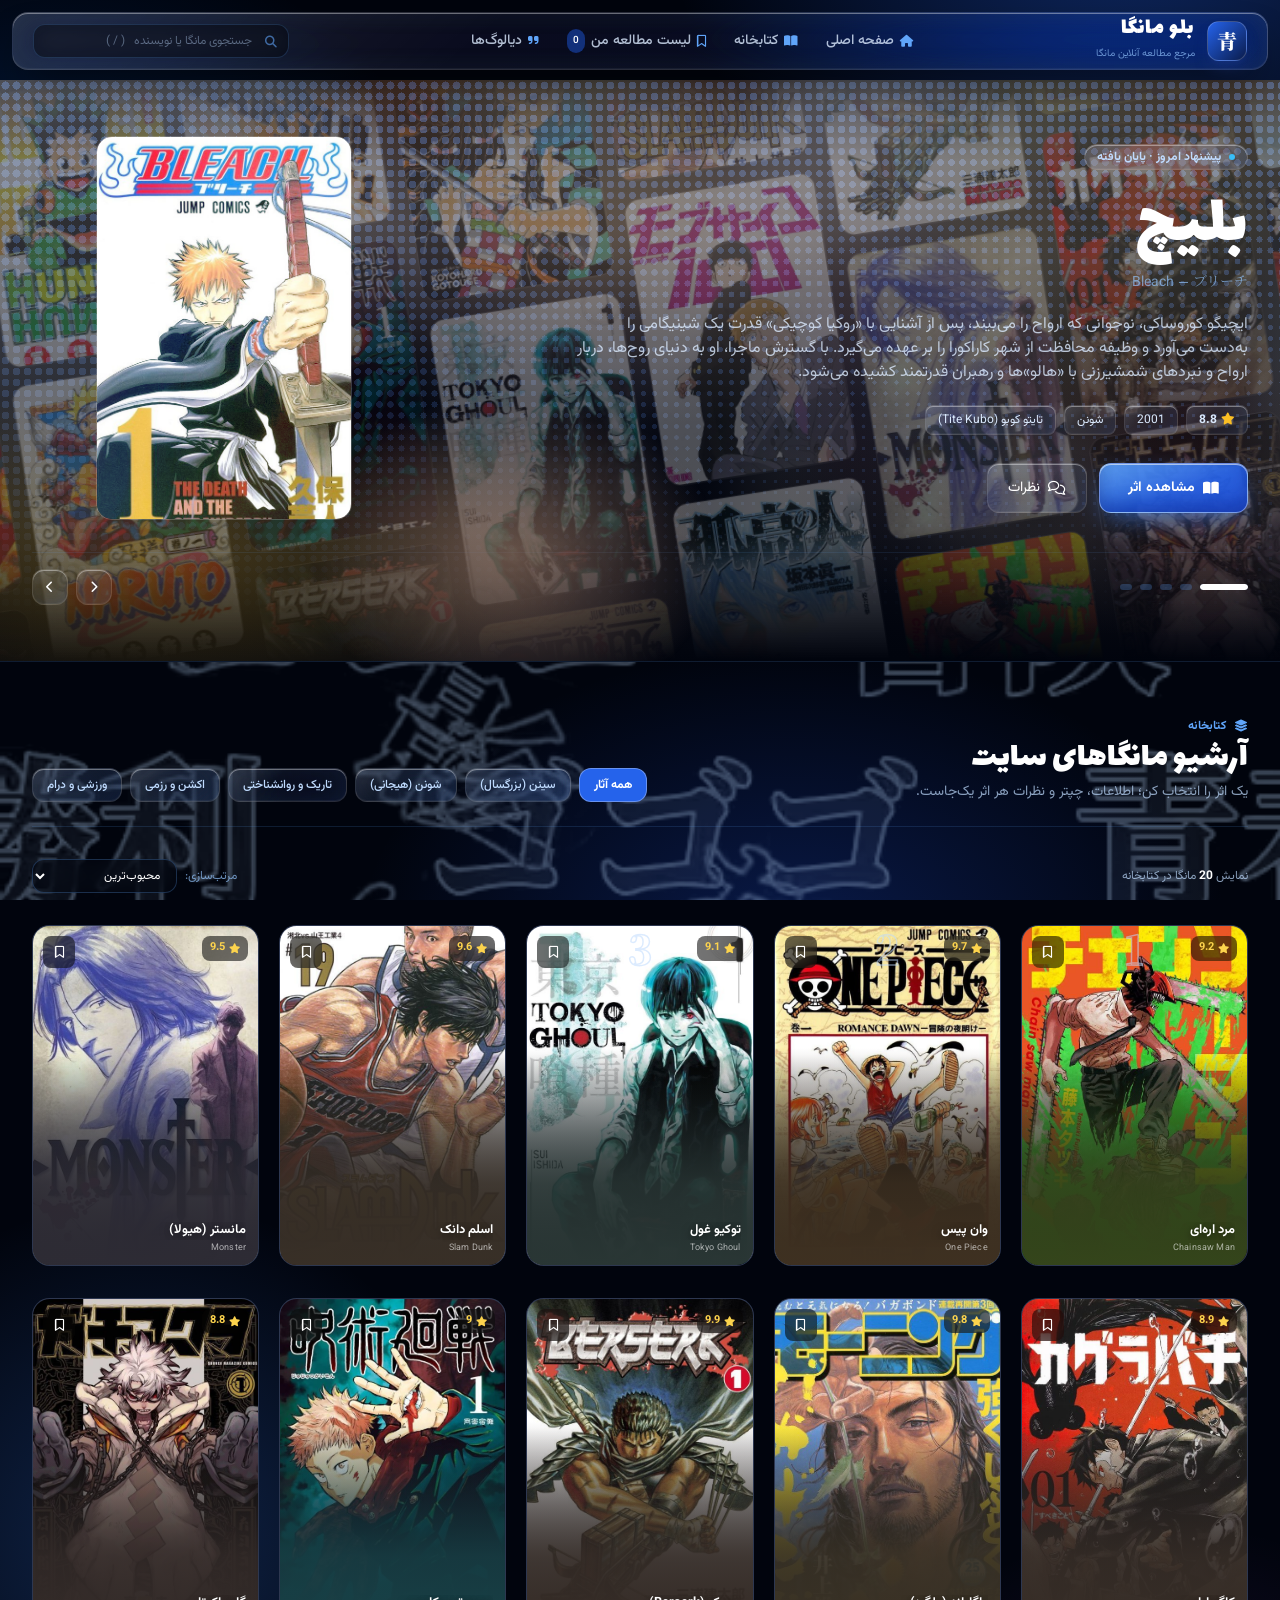
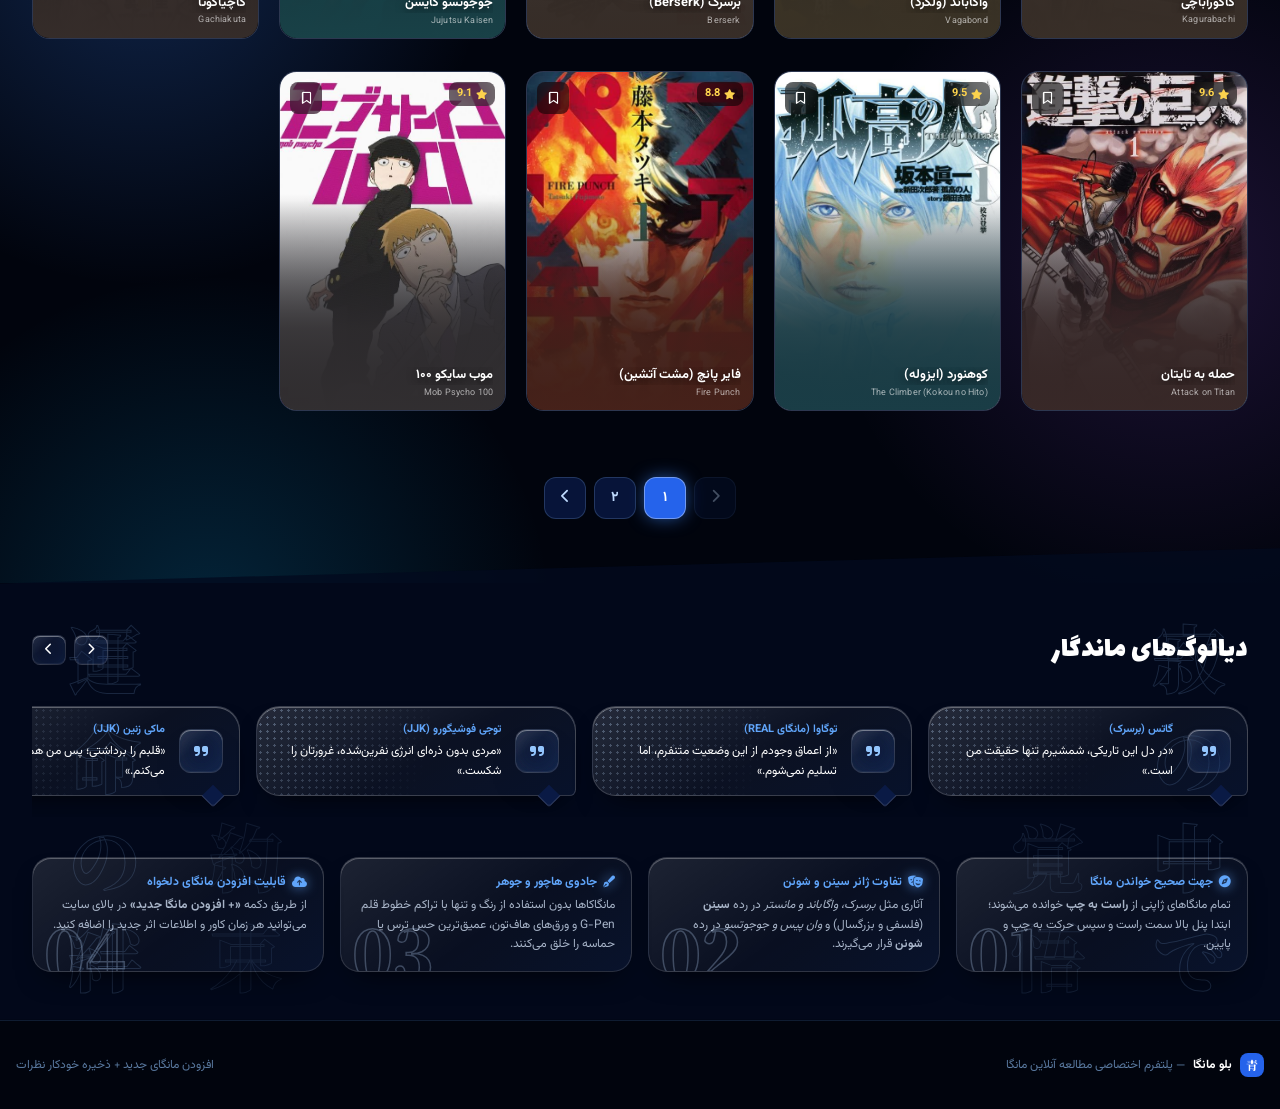
==== commit 80426f84: "build: tailwind css + local font awesome" ====
--- a/index.html
+++ b/index.html
@@ -6,22 +6,7 @@
     <title>بلو مانگا | مرجع مطالعه آنلاین مانگا با تم آبی دارک</title>
     
     <!-- بارگذاری Tailwind CSS -->
-    <!--TW-CDN-START--><script src="https://cdn.tailwindcss.com" onerror="window.__twFailed=1"></script>
-    <script>
-        /* پشتیبان: اگر cdn.tailwindcss.com لود نشد (فیلتر/تحریم/مرورگر قدیمی)، Tailwind را از jsDelivr بگیر */
-        (function(){
-            if (typeof window.tailwind !== 'undefined') return;
-            var st = document.createElement('style');
-            st.type = 'text/tailwindcss';
-            st.textContent = '@theme{--font-sans:"Vazirmatn",sans-serif;--font-display:"Lalezar",cursive;--font-jp:"Noto Serif JP",serif;'
-              + '--color-navy-950:#01040d;--color-navy-900:#030a1f;--color-navy-850:#061231;--color-navy-800:#0a1c4d;'
-              + '--color-navy-700:#12307a;--color-navy-600:#1e4fc4;--color-navy-500:#3b82f6;--color-navy-400:#60a5fa;}';
-            document.head.appendChild(st);
-            var s = document.createElement('script');
-            s.src = 'https://cdn.jsdelivr.net/npm/@tailwindcss/browser@4.1.11';
-            document.head.appendChild(s);
-        })();
-    </script><!--TW-CDN-END-->
+    
     
     <!-- فونت‌های فارسی وزیرمتن، لاله‌زار و فونت ژاپنی -->
     <link rel="preconnect" href="https://fonts.googleapis.com">
@@ -30,36 +15,9 @@
     <noscript><link href="https://fonts.googleapis.com/css2?family=Lalezar&family=Noto+Serif+JP:wght@600;900&family=Vazirmatn:wght@300;400;500;700;900&display=swap" rel="stylesheet"></noscript>
     
     <!-- آیکون‌های FontAwesome -->
-    <!--FA-START--><link rel="preconnect" href="https://cdnjs.cloudflare.com" crossorigin>
-    <link rel="stylesheet" href="https://cdnjs.cloudflare.com/ajax/libs/font-awesome/6.5.1/css/all.min.css" media="print" onload="this.media='all'">
-    <noscript><link rel="stylesheet" href="https://cdnjs.cloudflare.com/ajax/libs/font-awesome/6.5.1/css/all.min.css"></noscript><!--FA-END-->
-
-    <!--TW-CFG-START--><script>
-        window.tailwind = window.tailwind || {};
-        tailwind.config = {
-            theme: {
-                extend: {
-                    fontFamily: {
-                        sans: ['Vazirmatn', 'sans-serif'],
-                        display: ['Lalezar', 'cursive'],
-                        jp: ['"Noto Serif JP"', 'serif']
-                    },
-                    colors: {
-                        navy: {
-                            950: '#01040d', /* آبی خیلی تیره - پس‌زمینه اصلی */
-                            900: '#030a1f', /* دارک آبی لایه دوم */
-                            850: '#061231', /* کارت‌های سرمه‌ای تیره */
-                            800: '#0a1c4d', /* هاور کارت‌ها و پنل‌ها */
-                            700: '#12307a', /* حاشیه‌ها و دکمه‌های فرعی */
-                            600: '#1e4fc4',
-                            500: '#3b82f6', /* آبی الکتریک ملایم */
-                            400: '#60a5fa',
-                        }
-                    }
-                }
-            }
-        }
-    </script><!--TW-CFG-END-->
+    <link rel="stylesheet" href="fa/css/all.min.css">
+
+    
 
     <style>
         /* ===== CSS اضطراری: وقتی Tailwind لود نشود، صفحه نباید خراب شود (specificity صفر؛ اگر Tailwind بود، او برنده است) ===== */
@@ -360,6 +318,7 @@
             #manga-grid .m-card .rank { font-size: 1.6rem !important; }
         }
     </style>
+    <link rel="stylesheet" href="tailwind.css">
 </head>
 <body class="selection:bg-blue-600 selection:text-white">
 
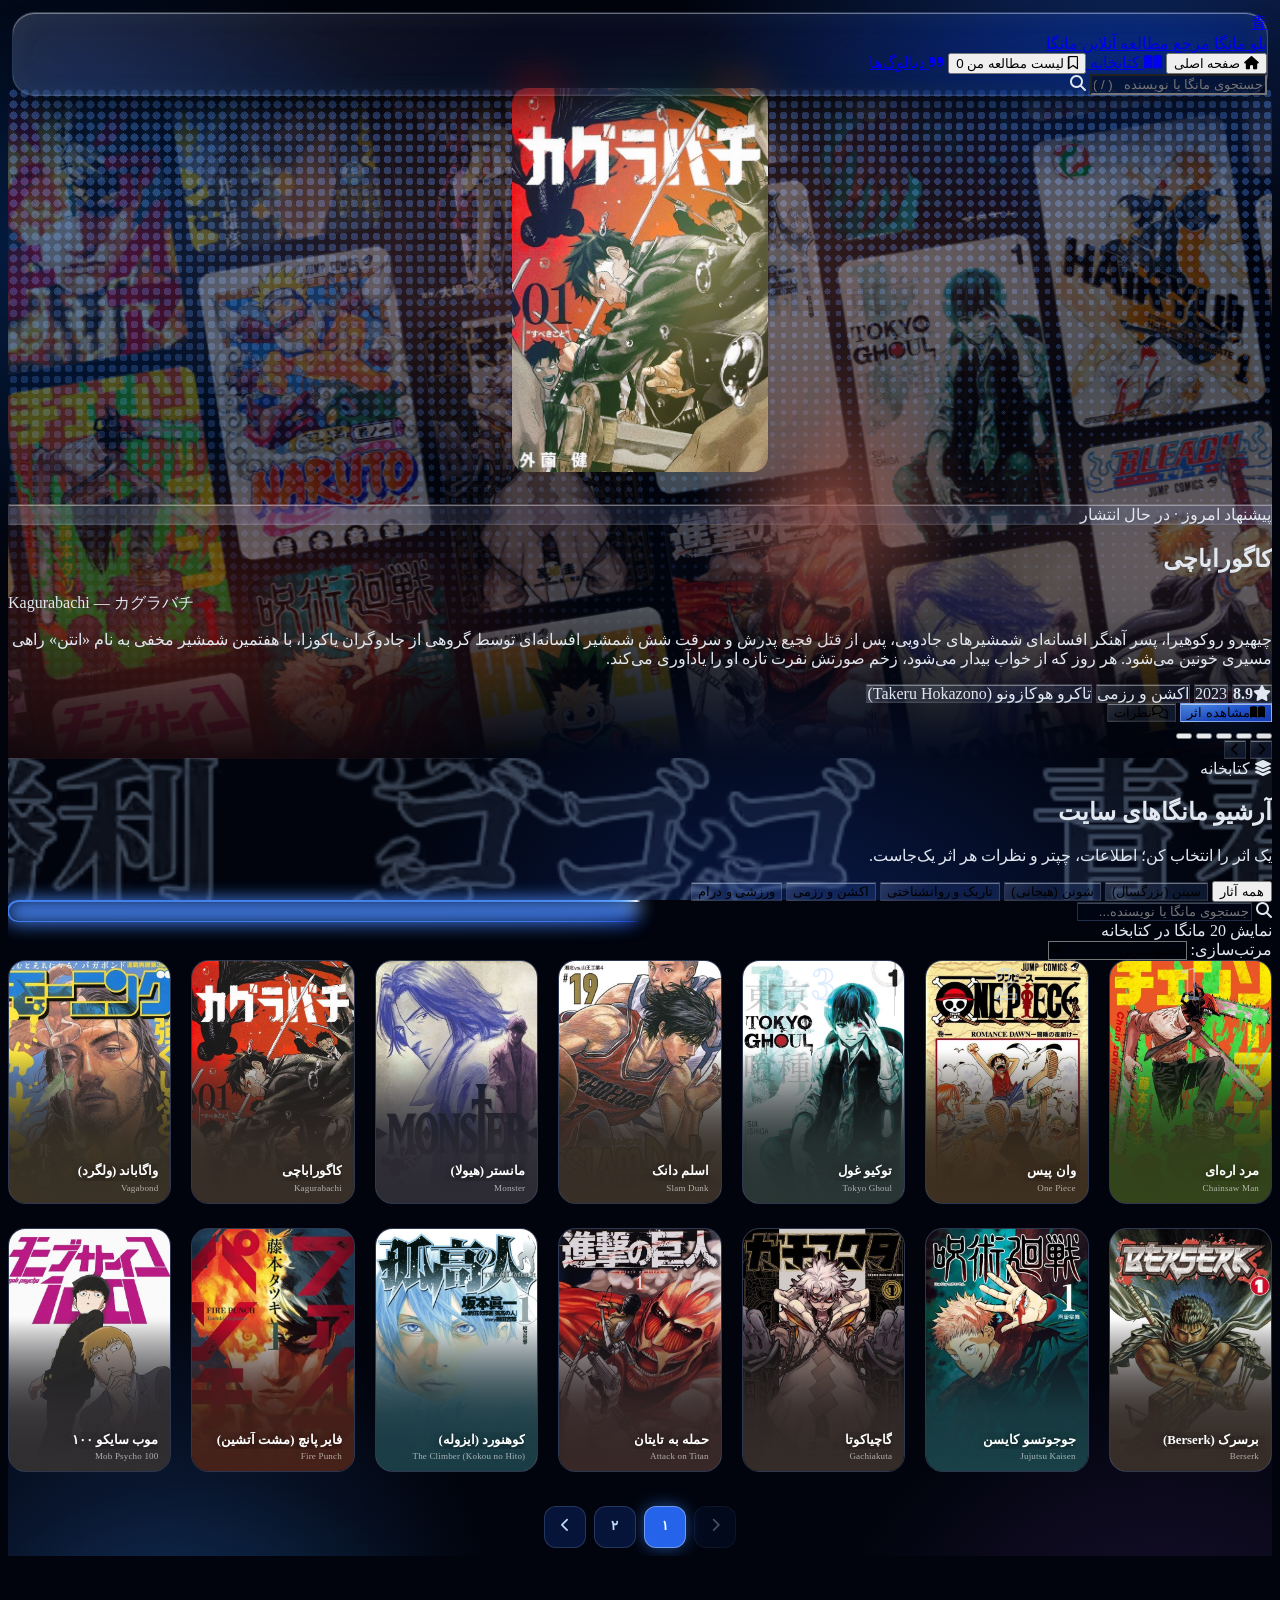
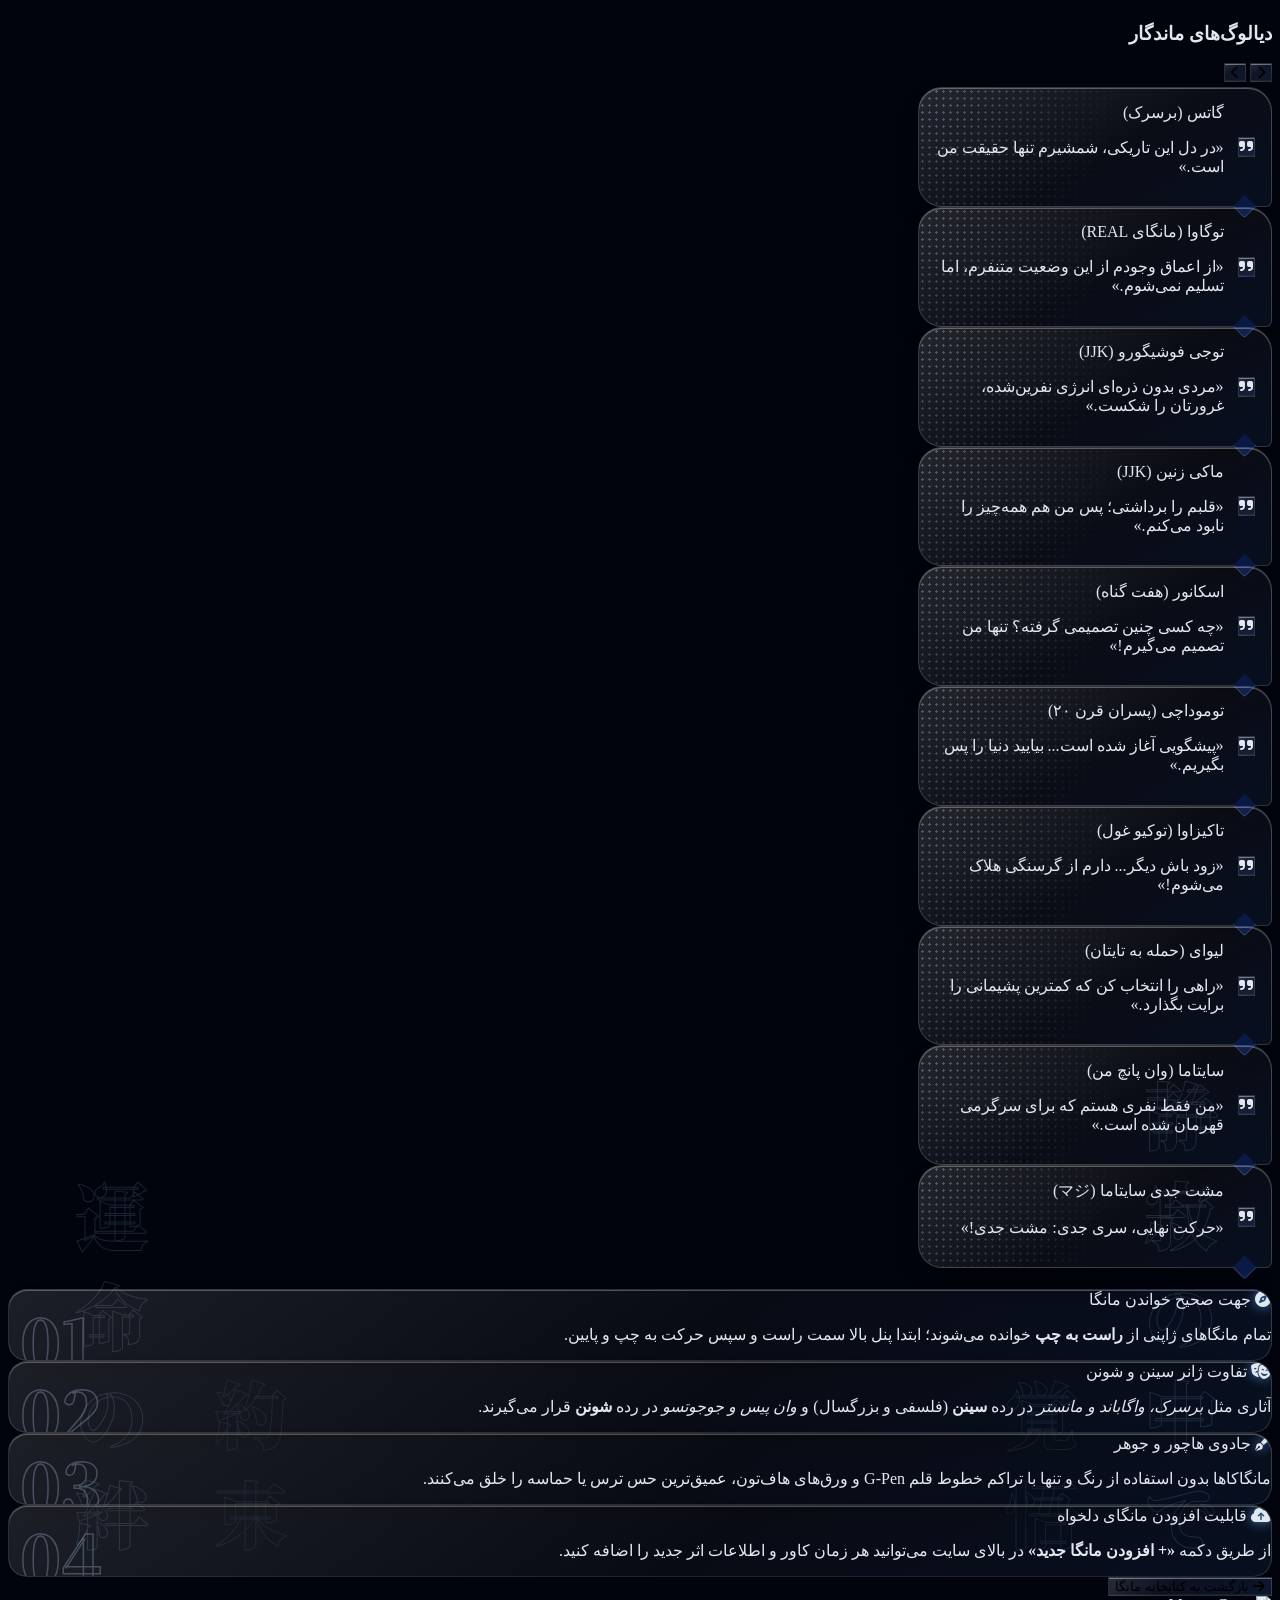
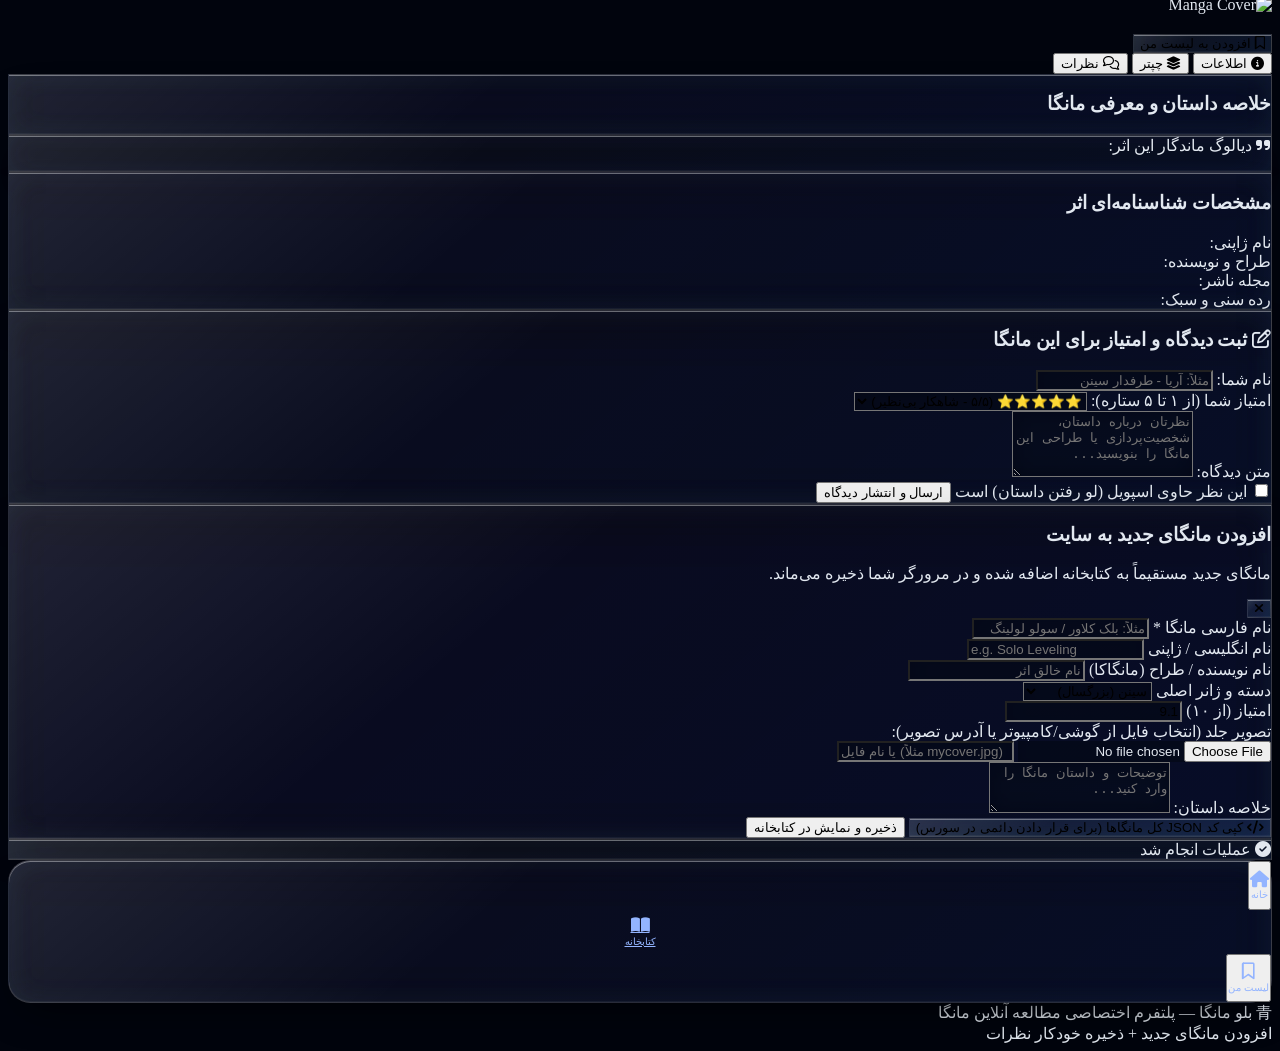
==== commit 7984c0ad: "Update index.html" ====
--- a/index.html
+++ b/index.html
@@ -6,7 +6,22 @@
     <title>بلو مانگا | مرجع مطالعه آنلاین مانگا با تم آبی دارک</title>
     
     <!-- بارگذاری Tailwind CSS -->
-    
+    <!--TW-CDN-START--><script src="https://cdn.tailwindcss.com" onerror="window.__twFailed=1"></script>
+    <script>
+        /* پشتیبان: اگر cdn.tailwindcss.com لود نشد (فیلتر/تحریم/مرورگر قدیمی)، Tailwind را از jsDelivr بگیر */
+        (function(){
+            if (typeof window.tailwind !== 'undefined') return;
+            var st = document.createElement('style');
+            st.type = 'text/tailwindcss';
+            st.textContent = '@theme{--font-sans:"Vazirmatn",sans-serif;--font-display:"Lalezar",cursive;--font-jp:"Noto Serif JP",serif;'
+              + '--color-navy-950:#01040d;--color-navy-900:#030a1f;--color-navy-850:#061231;--color-navy-800:#0a1c4d;'
+              + '--color-navy-700:#12307a;--color-navy-600:#1e4fc4;--color-navy-500:#3b82f6;--color-navy-400:#60a5fa;}';
+            document.head.appendChild(st);
+            var s = document.createElement('script');
+            s.src = 'https://cdn.jsdelivr.net/npm/@tailwindcss/browser@4.1.11';
+            document.head.appendChild(s);
+        })();
+    </script><!--TW-CDN-END-->
     
     <!-- فونت‌های فارسی وزیرمتن، لاله‌زار و فونت ژاپنی -->
     <link rel="preconnect" href="https://fonts.googleapis.com">
@@ -15,9 +30,36 @@
     <noscript><link href="https://fonts.googleapis.com/css2?family=Lalezar&family=Noto+Serif+JP:wght@600;900&family=Vazirmatn:wght@300;400;500;700;900&display=swap" rel="stylesheet"></noscript>
     
     <!-- آیکون‌های FontAwesome -->
-    <link rel="stylesheet" href="fa/css/all.min.css">
-
-    
+    <!--FA-START--><link rel="preconnect" href="https://cdnjs.cloudflare.com" crossorigin>
+    <link rel="stylesheet" href="https://cdnjs.cloudflare.com/ajax/libs/font-awesome/6.5.1/css/all.min.css" media="print" onload="this.media='all'">
+    <noscript><link rel="stylesheet" href="https://cdnjs.cloudflare.com/ajax/libs/font-awesome/6.5.1/css/all.min.css"></noscript><!--FA-END-->
+
+    <!--TW-CFG-START--><script>
+        window.tailwind = window.tailwind || {};
+        tailwind.config = {
+            theme: {
+                extend: {
+                    fontFamily: {
+                        sans: ['Vazirmatn', 'sans-serif'],
+                        display: ['Lalezar', 'cursive'],
+                        jp: ['"Noto Serif JP"', 'serif']
+                    },
+                    colors: {
+                        navy: {
+                            950: '#01040d', /* آبی خیلی تیره - پس‌زمینه اصلی */
+                            900: '#030a1f', /* دارک آبی لایه دوم */
+                            850: '#061231', /* کارت‌های سرمه‌ای تیره */
+                            800: '#0a1c4d', /* هاور کارت‌ها و پنل‌ها */
+                            700: '#12307a', /* حاشیه‌ها و دکمه‌های فرعی */
+                            600: '#1e4fc4',
+                            500: '#3b82f6', /* آبی الکتریک ملایم */
+                            400: '#60a5fa',
+                        }
+                    }
+                }
+            }
+        }
+    </script><!--TW-CFG-END-->
 
     <style>
         /* ===== CSS اضطراری: وقتی Tailwind لود نشود، صفحه نباید خراب شود (specificity صفر؛ اگر Tailwind بود، او برنده است) ===== */
@@ -318,7 +360,6 @@
             #manga-grid .m-card .rank { font-size: 1.6rem !important; }
         }
     </style>
-    <link rel="stylesheet" href="tailwind.css">
 </head>
 <body class="selection:bg-blue-600 selection:text-white">
 
@@ -2337,4 +2378,4 @@
 })();
 </script>
 </body>
-</html>+</html>
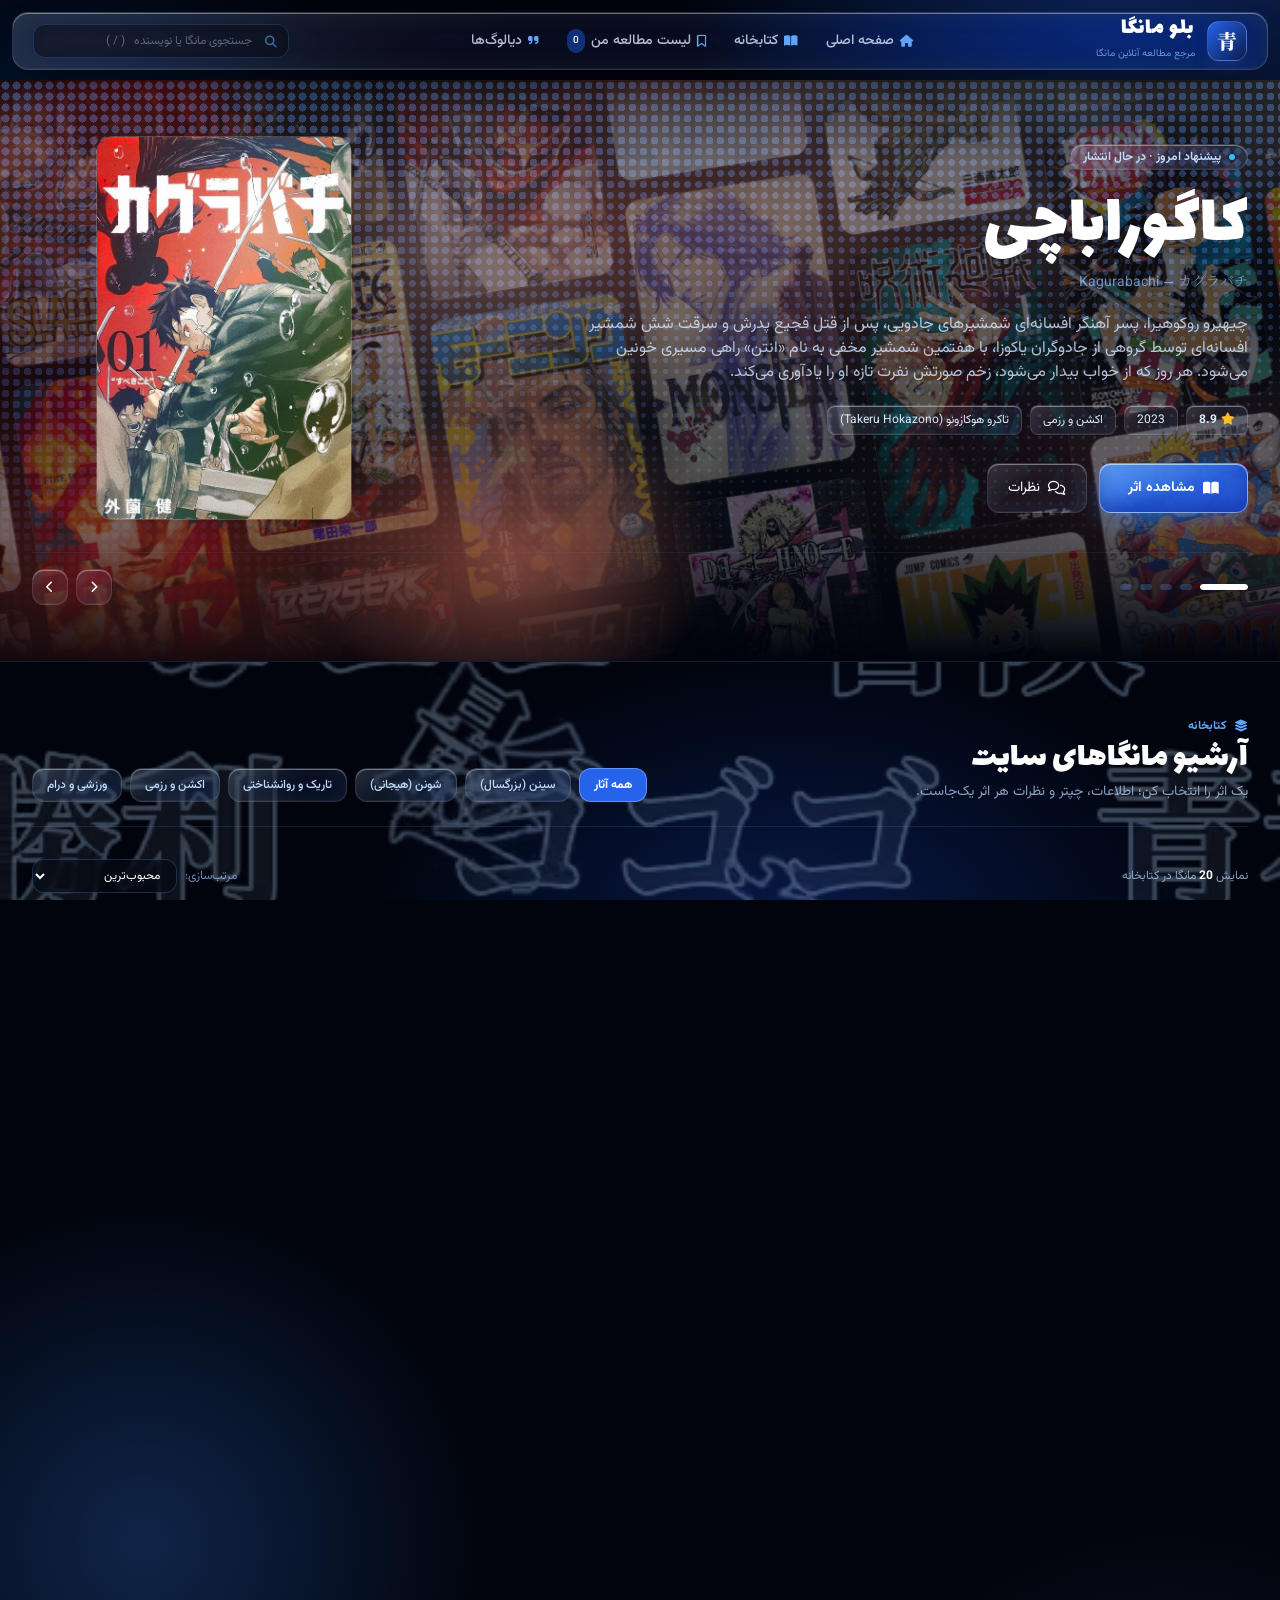
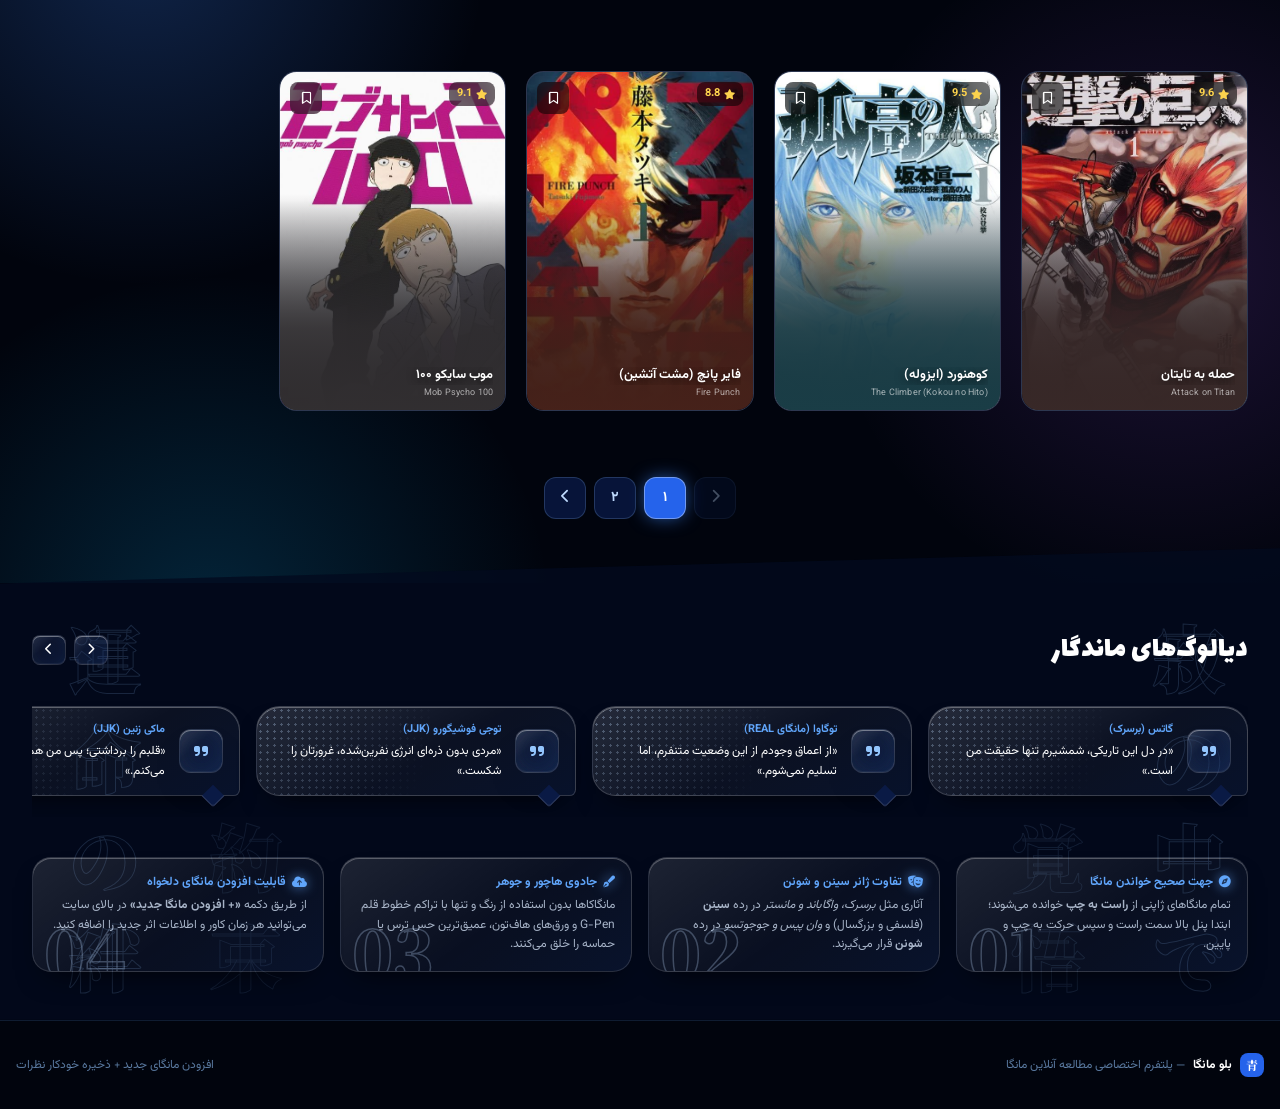
==== commit 6400844f: "build: tailwind css + local font awesome" ====
--- a/index.html
+++ b/index.html
@@ -6,22 +6,7 @@
     <title>بلو مانگا | مرجع مطالعه آنلاین مانگا با تم آبی دارک</title>
     
     <!-- بارگذاری Tailwind CSS -->
-    <!--TW-CDN-START--><script src="https://cdn.tailwindcss.com" onerror="window.__twFailed=1"></script>
-    <script>
-        /* پشتیبان: اگر cdn.tailwindcss.com لود نشد (فیلتر/تحریم/مرورگر قدیمی)، Tailwind را از jsDelivr بگیر */
-        (function(){
-            if (typeof window.tailwind !== 'undefined') return;
-            var st = document.createElement('style');
-            st.type = 'text/tailwindcss';
-            st.textContent = '@theme{--font-sans:"Vazirmatn",sans-serif;--font-display:"Lalezar",cursive;--font-jp:"Noto Serif JP",serif;'
-              + '--color-navy-950:#01040d;--color-navy-900:#030a1f;--color-navy-850:#061231;--color-navy-800:#0a1c4d;'
-              + '--color-navy-700:#12307a;--color-navy-600:#1e4fc4;--color-navy-500:#3b82f6;--color-navy-400:#60a5fa;}';
-            document.head.appendChild(st);
-            var s = document.createElement('script');
-            s.src = 'https://cdn.jsdelivr.net/npm/@tailwindcss/browser@4.1.11';
-            document.head.appendChild(s);
-        })();
-    </script><!--TW-CDN-END-->
+    
     
     <!-- فونت‌های فارسی وزیرمتن، لاله‌زار و فونت ژاپنی -->
     <link rel="preconnect" href="https://fonts.googleapis.com">
@@ -30,36 +15,9 @@
     <noscript><link href="https://fonts.googleapis.com/css2?family=Lalezar&family=Noto+Serif+JP:wght@600;900&family=Vazirmatn:wght@300;400;500;700;900&display=swap" rel="stylesheet"></noscript>
     
     <!-- آیکون‌های FontAwesome -->
-    <!--FA-START--><link rel="preconnect" href="https://cdnjs.cloudflare.com" crossorigin>
-    <link rel="stylesheet" href="https://cdnjs.cloudflare.com/ajax/libs/font-awesome/6.5.1/css/all.min.css" media="print" onload="this.media='all'">
-    <noscript><link rel="stylesheet" href="https://cdnjs.cloudflare.com/ajax/libs/font-awesome/6.5.1/css/all.min.css"></noscript><!--FA-END-->
-
-    <!--TW-CFG-START--><script>
-        window.tailwind = window.tailwind || {};
-        tailwind.config = {
-            theme: {
-                extend: {
-                    fontFamily: {
-                        sans: ['Vazirmatn', 'sans-serif'],
-                        display: ['Lalezar', 'cursive'],
-                        jp: ['"Noto Serif JP"', 'serif']
-                    },
-                    colors: {
-                        navy: {
-                            950: '#01040d', /* آبی خیلی تیره - پس‌زمینه اصلی */
-                            900: '#030a1f', /* دارک آبی لایه دوم */
-                            850: '#061231', /* کارت‌های سرمه‌ای تیره */
-                            800: '#0a1c4d', /* هاور کارت‌ها و پنل‌ها */
-                            700: '#12307a', /* حاشیه‌ها و دکمه‌های فرعی */
-                            600: '#1e4fc4',
-                            500: '#3b82f6', /* آبی الکتریک ملایم */
-                            400: '#60a5fa',
-                        }
-                    }
-                }
-            }
-        }
-    </script><!--TW-CFG-END-->
+    <link rel="stylesheet" href="fa/css/all.min.css">
+
+    
 
     <style>
         /* ===== CSS اضطراری: وقتی Tailwind لود نشود، صفحه نباید خراب شود (specificity صفر؛ اگر Tailwind بود، او برنده است) ===== */
@@ -360,6 +318,7 @@
             #manga-grid .m-card .rank { font-size: 1.6rem !important; }
         }
     </style>
+    <link rel="stylesheet" href="tailwind.css">
 </head>
 <body class="selection:bg-blue-600 selection:text-white">
 
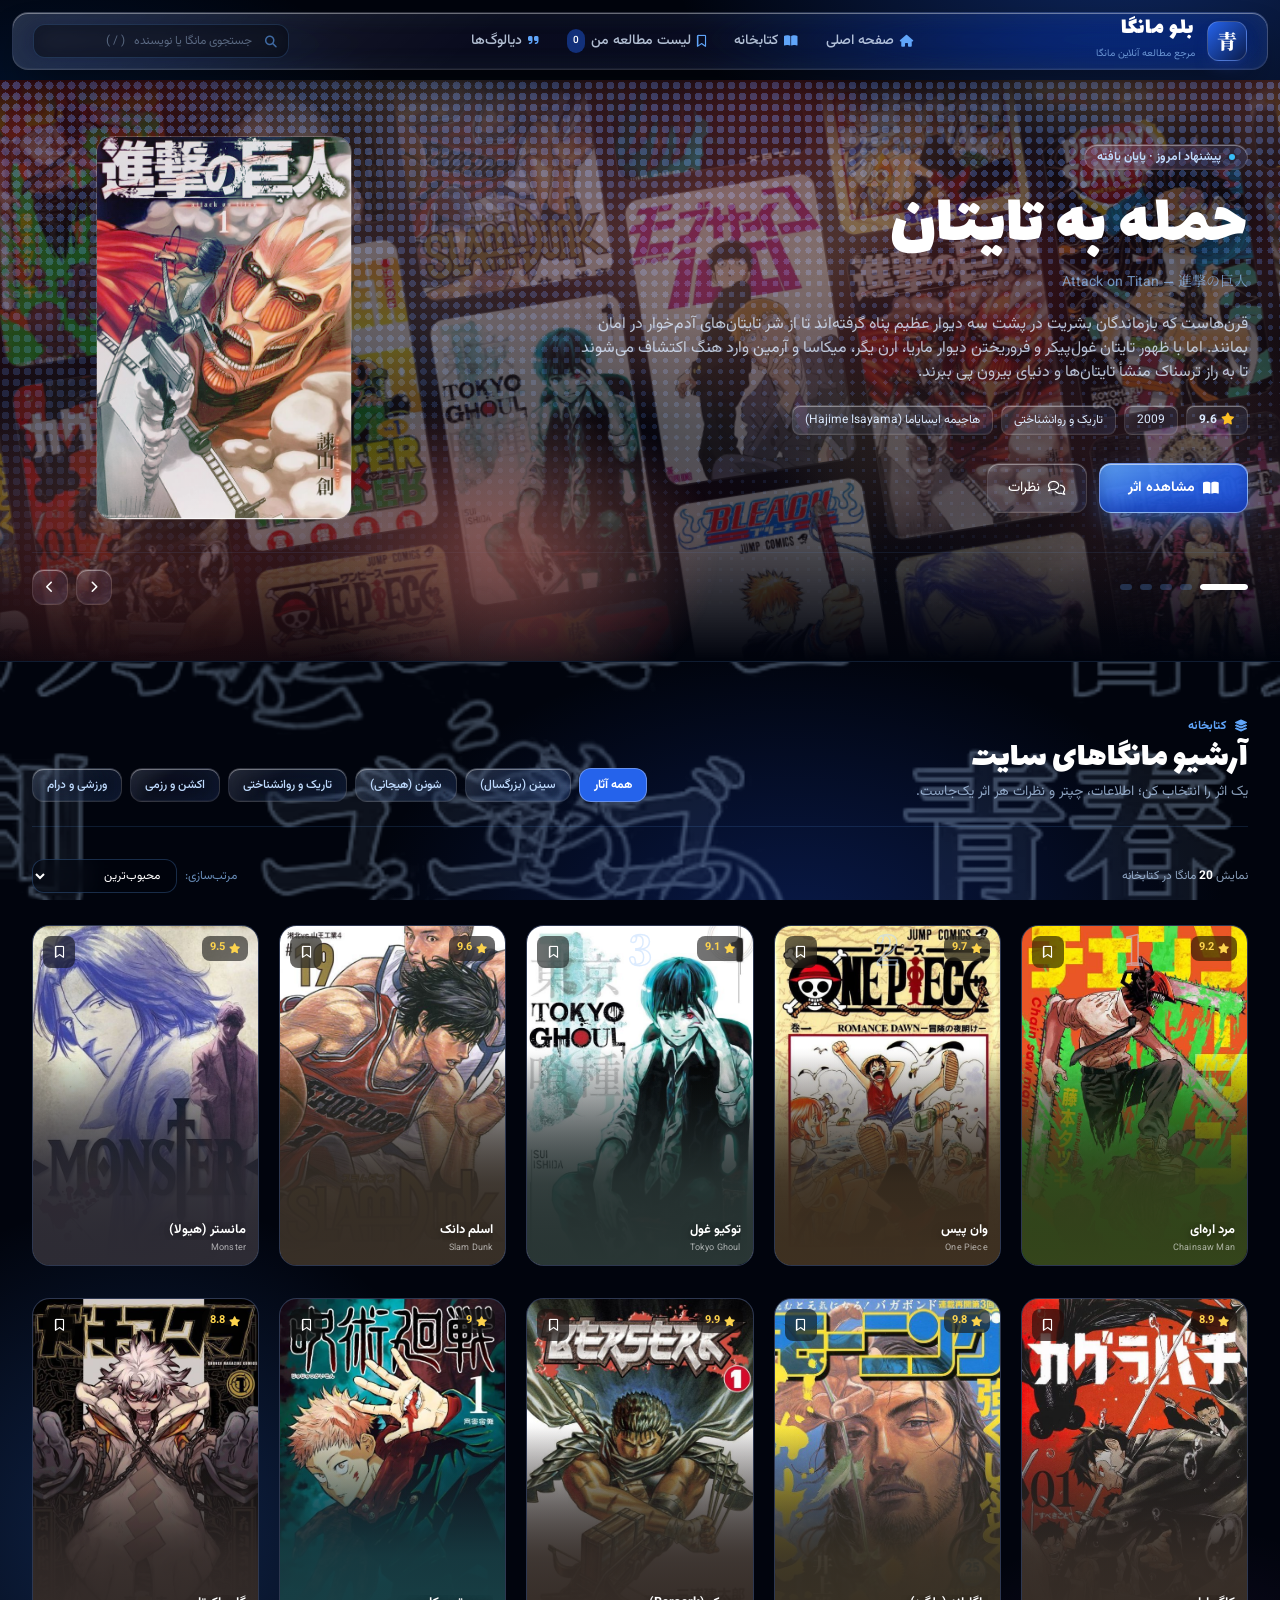
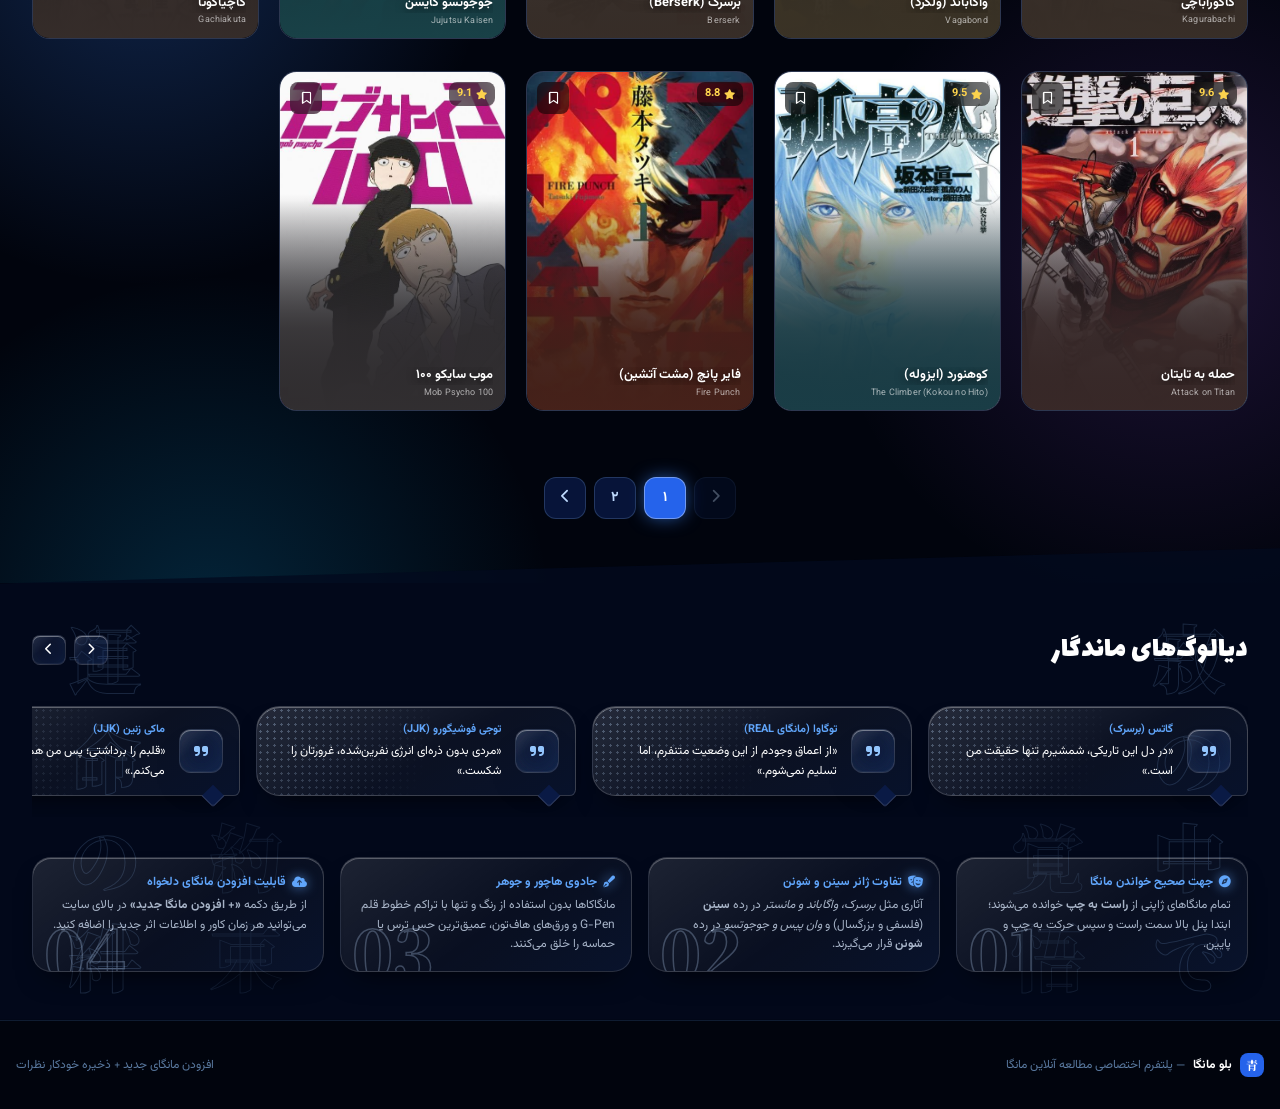
==== commit 259ebeb9: "Add files via upload" ====
--- a/index.html
+++ b/index.html
@@ -4,320 +4,16 @@
     <meta charset="UTF-8">
     <meta name="viewport" content="width=device-width, initial-scale=1.0">
     <title>بلو مانگا | مرجع مطالعه آنلاین مانگا با تم آبی دارک</title>
-    
-    <!-- بارگذاری Tailwind CSS -->
-    
-    
+
     <!-- فونت‌های فارسی وزیرمتن، لاله‌زار و فونت ژاپنی -->
     <link rel="preconnect" href="https://fonts.googleapis.com">
     <link rel="preconnect" href="https://fonts.gstatic.com" crossorigin>
     <link href="https://fonts.googleapis.com/css2?family=Lalezar&family=Noto+Serif+JP:wght@600;900&family=Vazirmatn:wght@300;400;500;700;900&display=swap" rel="stylesheet" media="print" onload="this.media='all'">
     <noscript><link href="https://fonts.googleapis.com/css2?family=Lalezar&family=Noto+Serif+JP:wght@600;900&family=Vazirmatn:wght@300;400;500;700;900&display=swap" rel="stylesheet"></noscript>
-    
+
     <!-- آیکون‌های FontAwesome -->
     <link rel="stylesheet" href="fa/css/all.min.css">
-
-    
-
-    <style>
-        /* ===== CSS اضطراری: وقتی Tailwind لود نشود، صفحه نباید خراب شود (specificity صفر؛ اگر Tailwind بود، او برنده است) ===== */
-        :where(img) { max-width: 100%; height: auto; }
-        :where(#hero-slider-content) { display: flex; flex-direction: column-reverse; align-items: center; gap: 2rem; }
-        :where(#hero-cover) { width: min(16rem, 60vw); aspect-ratio: 2/3; overflow: hidden; border-radius: 1rem; }
-        :where(#hero-cover img) { width: 100%; height: 100%; object-fit: cover; object-position: top; }
-        :where(#manga-grid) { display: grid; grid-template-columns: repeat(auto-fill, minmax(10rem, 1fr)); gap: 1.5rem 1.25rem; }
-        :where(#site-header) { position: fixed; top: .75rem; left: .75rem; right: .75rem; z-index: 40; max-width: 80rem; margin-inline: auto; }
-        :where(main) { padding-top: 5rem; }
-    </style>
-    <style>
-        #hero-sec #lib-backdrop { height:100%; -webkit-mask-image: linear-gradient(to bottom, transparent 0%, #000 14%, #000 78%, transparent 100%); mask-image: linear-gradient(to bottom, transparent 0%, #000 14%, #000 78%, transparent 100%); }
-        #hero-sec .lb-in { opacity:.27; }
-        #hero-halftone { position:absolute; inset:0; pointer-events:none; isolation:isolate; mix-blend-mode:screen; opacity:.36;
-            -webkit-mask-image: linear-gradient(to bottom, #000 0%, rgba(0,0,0,.5) 55%, transparent 92%); mask-image: linear-gradient(to bottom, #000 0%, rgba(0,0,0,.5) 55%, transparent 92%); }
-        #hero-halftone .d { position:absolute; inset:0;
-            background: radial-gradient(circle at 50% 50%, #fff 0, #000 70%) 0 0/11px 11px,
-                        radial-gradient(ellipse 60% 60% at 50% 50%, #000 0, #fff 100%) 0 0/170% 170%;
-            background-blend-mode: hard-light; filter: contrast(28); animation: htWave 16s ease-in-out infinite alternate; }
-        #hero-halftone::after { content:""; position:absolute; inset:0; background:#4f8dff; mix-blend-mode:multiply; }
-        @keyframes htWave { from { background-position: 0 0, 0% 0%; } to { background-position: 0 0, 100% 100%; } }
-        #hero-jp-mark { position:absolute; left:50%; top:var(--jp-top,27%); transform:translate(-50%,-50%); white-space:nowrap; pointer-events:none; user-select:none;
-            font: 900 clamp(4.5rem, 17vw, 15rem)/1 'Noto Serif JP', serif; color: transparent;
-            -webkit-text-stroke: 1.5px rgba(191,219,254,.30); animation: jpIn .9s ease both; }
-        @media (min-width:1024px){ #hero-jp-mark { --jp-top: 38%; } }
-        .lib-wrap { position:relative; }
-        #lib-backdrop { position:absolute; left:0; right:0; top:0; height:34rem; overflow:hidden; pointer-events:none; z-index:0;
-            -webkit-mask-image: linear-gradient(to bottom, transparent 0%, #000 22%, #000 55%, transparent 100%); mask-image: linear-gradient(to bottom, transparent 0%, #000 22%, #000 55%, transparent 100%); }
-        #lib-backdrop .lb-in { position:absolute; inset:-4rem -2rem; display:flex; justify-content:center; gap:1rem; transform: rotate(-9deg) scale(1.1); opacity:.30; }
-        #lib-backdrop .lb-col { display:flex; flex-direction:column; gap:1rem; width: clamp(7rem, 15vw, 11rem); flex:none; will-change: transform; animation: lbUp 38s ease-in-out infinite alternate; }
-        #lib-backdrop .lb-col:nth-child(even) { animation-name: lbDown; animation-duration: 46s; margin-top:-5rem; }
-        #lib-backdrop img { width:100%; aspect-ratio:2/3; object-fit:cover; object-position:top; border-radius:.9rem; border:1px solid rgba(255,255,255,.18); filter: saturate(1.15); }
-        @keyframes lbUp { from { transform: translateY(0); } to { transform: translateY(-38%); } }
-        @keyframes lbDown { from { transform: translateY(-38%); } to { transform: translateY(0); } }
-
-        /* ===== v19: پنل‌های متحرک مانگا پشت هدر صفحه‌ی جزئیات (کاور، عنوان، دکمه‌ها) ===== */
-        #detail-panels { position:absolute; inset:0; z-index:1; overflow:hidden; pointer-events:none; display:none; contain:layout paint; }
-        #detail-panels::after { content:""; position:absolute; inset:0; pointer-events:none;
-            background: linear-gradient(to bottom, rgba(3,9,24,.70) 0%, rgba(3,9,24,.70) 80%, rgba(3,9,24,.96) 100%); }
-        #manga-detail-view.has-panels #detail-panels { display:block; }
-        #detail-panels .dp-in { position:absolute; inset:-6rem -4rem; display:flex; justify-content:center; gap:.8rem; transform: rotate(-7deg) scale(1.1); }
-        #detail-panels .dp-col { display:flex; flex-direction:column; gap:.8rem; width: clamp(6.5rem, 15vw, 12rem); flex:none; will-change: transform; animation: dpUp 35s ease-in-out infinite alternate; }
-        #detail-panels .dp-col:nth-child(even) { animation-name: dpDown; animation-duration: 42s; margin-top:-6rem; }
-        #detail-panels .dp-col:nth-child(3n) { animation-duration: 49s; }
-        #detail-panels img { display:block; width:100%; height:auto; border-radius:.35rem; }
-        @keyframes dpUp { from { transform: translate3d(0,0,0); } to { transform: translate3d(0,-40%,0); } }
-        @keyframes dpDown { from { transform: translate3d(0,-40%,0); } to { transform: translate3d(0,0,0); } }
-        @media (prefers-reduced-motion: reduce) { #detail-panels .dp-col { animation:none !important; } }
-
-        /* ---- بهینه‌سازی: بلور شیشه‌ای روی لایه‌ی متحرک باعث لگ می‌شد؛ اینجا بدون بلور و با پس‌زمینه‌ی مات‌تر ---- */
-        #manga-detail-view.has-panels > div:first-child * { -webkit-backdrop-filter:none !important; backdrop-filter:none !important; }
-        #manga-detail-view.has-panels > div:first-child :is(.glass,.chip,button.bg-navy-850,button.bg-navy-800,a.bg-navy-850,.rounded-2xl.bg-navy-850,.rounded-2xl.bg-navy-900,.rounded-3xl.bg-navy-900) { background: rgba(8,18,46,.8) !important; }
-        body:has(#manga-detail-view.has-panels:not(.hidden)) header.glass,
-        body:has(#manga-detail-view.has-panels:not(.hidden)) .tabbar { -webkit-backdrop-filter:none !important; backdrop-filter:none !important; background: rgba(8,18,46,.88) !important; }
-        #manga-detail-view.dp-scrolling #detail-panels .dp-col { animation-play-state: paused; }
-        /* ===== v19: متن‌های ژاپنی متحرک فقط از باکس جستجو به پایین؛ هیرو بدون متن ===== */
-        #hero-jp-mark, #hero-sec .sfx { display:none !important; }
-        /* ===== v13: کارت، شفق، دیالوگ‌ها، کارت‌های راهنما ===== */
-        .lib-wrap { overflow: hidden; }
-        .lib-aurora { position:absolute; left:0; right:0; top:30rem; bottom:0; pointer-events:none; z-index:0; overflow:hidden; }
-        .lib-aurora i { position:absolute; width:46rem; height:46rem; border-radius:50%; will-change:transform; }
-        .lib-aurora i:nth-child(1) { left:-14rem; top:2rem;  background:radial-gradient(circle, rgba(59,130,246,.26), transparent 66%); animation:auroraA 24s ease-in-out infinite alternate; }
-        .lib-aurora i:nth-child(2) { right:-16rem; top:34%;  background:radial-gradient(circle, rgba(168,85,247,.17), transparent 66%); animation:auroraB 30s ease-in-out infinite alternate; }
-        .lib-aurora i:nth-child(3) { left:-10rem; top:68%;   background:radial-gradient(circle, rgba(14,165,233,.20), transparent 66%); animation:auroraA 34s ease-in-out infinite alternate-reverse; }
-        @keyframes auroraA { from { transform:translate(0,0) scale(1); } to { transform:translate(8rem,10rem) scale(1.2); } }
-        @keyframes auroraB { from { transform:translate(0,0) scale(1.1); } to { transform:translate(-9rem,-8rem) scale(.9); } }
-
-        .m-card .card-info { margin-top:.65rem; padding:.7rem .85rem .75rem; border-radius:1rem; cursor:pointer; position:relative; overflow:hidden;
-            background: linear-gradient(160deg, rgba(255,255,255,.10), rgba(255,255,255,.025) 60%, rgba(96,150,255,.07));
-            border:1px solid rgba(255,255,255,.11); box-shadow: inset 0 1px 0 rgba(255,255,255,.22), 0 10px 24px -14px rgba(0,0,0,.8);
-            transition: border-color .3s, box-shadow .3s, transform .35s cubic-bezier(.16,1,.3,1); }
-        .m-card .card-info::before { content:""; position:absolute; top:0; right:0; width:3px; height:100%; background:linear-gradient(to bottom,#60a5fa,#2563eb); opacity:.85; }
-        .m-card:hover .card-info { border-color:rgba(147,197,253,.5); transform:translateY(-3px); box-shadow: inset 0 1px 0 rgba(255,255,255,.3), 0 16px 30px -14px rgba(0,0,0,.9), 0 0 24px -8px rgba(var(--glow),.5); }
-        .card-info .ci-meta { display:flex; align-items:center; gap:.45rem; margin-top:.5rem; font-size:10.5px; color:rgba(191,219,254,.75); white-space:nowrap; overflow:hidden; }
-        .card-info .ci-meta b { width:6px; height:6px; border-radius:50%; background:#38bdf8; box-shadow:0 0 8px #38bdf8; flex:none; }
-        .card-info .ci-meta span { overflow:hidden; text-overflow:ellipsis; }
-
-        #quotes-and-topics { position:relative; overflow:hidden; border-top:none !important; margin-top:-2.2rem; padding-top:5.2rem !important;
-            clip-path: polygon(0 2.2rem, 100% 0, 100% 100%, 0 100%); }
-        .tate { position:absolute; top:0; bottom:0; pointer-events:none; user-select:none; writing-mode:vertical-rl; font:900 clamp(2.4rem,7vw,4.6rem)/1.1 'Noto Serif JP',serif;
-            color:transparent; -webkit-text-stroke:1px rgba(147,197,253,.16); letter-spacing:.35em; white-space:nowrap; overflow:hidden; }
-        .tate:nth-of-type(1) { right:4%; top:3rem; } .tate:nth-of-type(2) { right:15%; top:6rem; opacity:.7; } .tate:nth-of-type(3) { left:5%; top:2rem; } .tate:nth-of-type(4) { left:16%; top:7rem; opacity:.6; }
-        .quote-card { position:relative; flex:none; width:18rem; padding:.9rem 1rem; display:flex; align-items:center; gap:.9rem; border-radius:1.5rem 1.5rem .4rem 1.5rem; overflow:visible;
-            background: linear-gradient(150deg, rgba(255,255,255,.14), rgba(255,255,255,.04) 55%, rgba(96,150,255,.08)); border:1px solid rgba(255,255,255,.16);
-            box-shadow: inset 0 1px 0 rgba(255,255,255,.3), 0 14px 30px -16px rgba(0,0,0,.85); transition:border-color .3s, transform .35s cubic-bezier(.16,1,.3,1); }
-        @media (min-width:640px){ .quote-card { width:20rem; } }
-        .quote-card:hover { border-color:rgba(147,197,253,.55); transform:translateY(-4px); }
-        .quote-card::after { content:""; position:absolute; right:1.1rem; bottom:-.55rem; width:1rem; height:1rem; transform:rotate(45deg); border-radius:0 0 .2rem 0;
-            background:#0a1a45; border-right:1px solid rgba(255,255,255,.16); border-bottom:1px solid rgba(255,255,255,.16); }
-        .quote-card::before { content:""; position:absolute; inset:0; border-radius:inherit; pointer-events:none;
-            background-image: radial-gradient(rgba(191,219,254,.35) 1px, transparent 1.4px); background-size:7px 7px;
-            -webkit-mask-image: radial-gradient(circle at 0% 0%, #000, transparent 55%); mask-image: radial-gradient(circle at 0% 0%, #000, transparent 55%); }
-        #compact-quotes-strip { padding-bottom:1.3rem !important; padding-top:.3rem; }
-
-        #topic-grid { counter-reset: t; }
-        #topic-grid > div { counter-increment: t; position:relative; overflow:hidden; border-radius:1.2rem;
-            background: linear-gradient(145deg, rgba(255,255,255,.11), rgba(255,255,255,.03) 55%, rgba(96,150,255,.08)) !important; border:1px solid rgba(255,255,255,.13) !important;
-            box-shadow: inset 0 1px 0 rgba(255,255,255,.28), 0 14px 30px -16px rgba(0,0,0,.85); transition:transform .35s cubic-bezier(.16,1,.3,1), border-color .3s; }
-        #topic-grid > div:hover { transform:translateY(-4px); border-color:rgba(147,197,253,.5) !important; }
-        #topic-grid > div::after { content: counter(t, decimal-leading-zero); position:absolute; left:.7rem; bottom:-.9rem; font:900 4.2rem/1 'Noto Serif JP',serif; color:transparent;
-            -webkit-text-stroke:1.5px rgba(191,219,254,.28); pointer-events:none; }
-        #topic-grid > div > div:first-child i { filter: drop-shadow(0 0 6px rgba(96,165,250,.8)); }
-        /* ===== v14 ===== */
-        @property --h1 { syntax:'<color>'; inherits:true; initial-value:#1e4fc4; }
-        @property --h2 { syntax:'<color>'; inherits:true; initial-value:#0ea5e9; }
-        #hero-sec { transition: --h1 .9s ease, --h2 .9s ease; }
-        #hero-tint { position:absolute; inset:0; pointer-events:none;
-            background: radial-gradient(60% 46% at 50% 26%, color-mix(in srgb, var(--h1) 42%, transparent), transparent 72%),
-                        radial-gradient(48% 40% at 12% 82%, color-mix(in srgb, var(--h2) 26%, transparent), transparent 72%),
-                        radial-gradient(44% 36% at 92% 70%, color-mix(in srgb, var(--h1) 20%, transparent), transparent 72%); }
-        .hero-aura { position:absolute; left:50%; top:50%; width:150%; height:118%; transform:translate(-50%,-50%); pointer-events:none; border-radius:50%;
-            background: radial-gradient(closest-side, color-mix(in srgb, var(--h1) 70%, transparent), transparent 72%); animation: auraPulse 5s ease-in-out infinite alternate; }
-        @keyframes auraPulse { from { opacity:.55; transform:translate(-50%,-50%) scale(.92); } to { opacity:1; transform:translate(-50%,-50%) scale(1.08); } }
-        #hero-cover.tilt { transition:none; box-shadow: calc(var(--ry,0deg) * -2) 40px 80px -20px color-mix(in srgb, var(--h1) 70%, transparent), 0 0 0 1px rgba(255,255,255,.2); }
-        #hero-cover .glare { position:absolute; inset:0; pointer-events:none; mix-blend-mode:soft-light;
-            background: radial-gradient(circle at var(--gx,50%) var(--gy,30%), rgba(255,255,255,.95), rgba(255,255,255,0) 52%); }
-        #hero-cover .foil { position:absolute; inset:0; pointer-events:none; mix-blend-mode:color-dodge; opacity:.30;
-            background: linear-gradient(115deg, transparent 18%, rgba(255,0,140,.55) 34%, rgba(0,210,255,.55) 50%, rgba(255,230,0,.5) 64%, transparent 80%);
-            background-size:260% 260%; background-position: var(--gx,50%) var(--gy,30%); }
-        .sfx { position:absolute; pointer-events:none; user-select:none; z-index:1; white-space:nowrap; font:900 clamp(3.4rem,17vw,9.5rem)/1 'Noto Serif JP',serif;
-            color:transparent; -webkit-text-stroke:2px rgba(255,255,255,.20); text-shadow:0 0 22px rgba(59,130,246,.5); text-shadow:0 0 26px color-mix(in srgb, var(--h1) 60%, transparent);
-            will-change:transform; transform: translate3d(calc(var(--px,0) * var(--k,-28) * 1px), calc(var(--py,0) * var(--k,-28) * .7px), 0) rotate(var(--rot,-8deg)); }
-        .sfx.a { top:9%; right:-2%; --rot:-9deg; --k:-30; } .sfx.b { bottom:20%; left:-3%; --rot:7deg; --k:34; font-size:clamp(2.6rem,12vw,7rem); }
-
-        .m-card .cap { position:absolute; left:0; right:0; bottom:0; z-index:3; padding:2rem .75rem .6rem; text-align:right; pointer-events:none; }
-        .m-card .cap h3 { margin:0; color:#fff; font-weight:700; font-size:.8rem; line-height:1.4; text-shadow:0 2px 10px rgba(0,0,0,.65);
-            display:-webkit-box; -webkit-line-clamp:2; -webkit-box-orient:vertical; overflow:hidden; }
-        .m-card .cap .en { margin:.12rem 0 0; font-size:9px; letter-spacing:.02em; color:rgba(255,255,255,.62); direction:ltr; text-align:right; white-space:nowrap; overflow:hidden; text-overflow:ellipsis; }
-        .m-card .cap .go { pointer-events:auto; display:block; width:100%; margin-top:.4rem; padding:.25rem 0; border-radius:.6rem; font-size:.66rem; font-weight:600; color:#fff; cursor:pointer;
-            background:rgba(255,255,255,.16); border:1px solid rgba(255,255,255,.3); -webkit-backdrop-filter:blur(8px); backdrop-filter:blur(8px); transition:background .25s, opacity .3s, max-height .3s, margin .3s, padding .3s; }
-        .m-card .cap .go:hover { background:rgba(255,255,255,.3); }
-        @media (hover:hover) {
-            .m-card .cap .go { max-height:0; opacity:0; margin-top:0; padding-top:0; padding-bottom:0; border-width:0; overflow:hidden; }
-            .m-card:hover .cap .go, .m-card:focus-within .cap .go { max-height:1.8rem; opacity:1; margin-top:.4rem; padding-top:.25rem; padding-bottom:.25rem; border-width:1px; }
-        }
-        .m-card .shade::after { content:""; position:absolute; inset:0; opacity:0; transition:opacity .7s;
-            background: linear-gradient(to top, rgba(var(--tint,4,8,21),.98) 0%, rgba(var(--tint,4,8,21),.84) 24%, rgba(var(--tint,4,8,21),.35) 46%, rgba(var(--tint,4,8,21),0) 64%); }
-        .m-card .cover.tinted .shade::after { opacity:1; }
-        .m-card.m-card:hover .cover { box-shadow: 0 24px 40px -18px rgba(0,0,0,.9), 0 0 38px -6px rgba(var(--tg,59,130,246),.6); border-color: rgba(var(--tg,147,197,253),.7); }
-        .m-card .rank { bottom:auto !important; top:.1rem; left:50% !important; transform:translateX(-50%); font-size:2.5rem !important; }
-        /* ===== v15: میدان حروف ژاپنی متحرک ===== */
-        #hero-glyphs { position:absolute; inset:0; overflow:hidden; pointer-events:none; z-index:0;
-            -webkit-mask-image: linear-gradient(to bottom, transparent 0%, #000 5%, #000 88%, transparent 100%); mask-image: linear-gradient(to bottom, transparent 0%, #000 5%, #000 88%, transparent 100%); }
-        #hero-glyphs .gl-rot { position:absolute; inset:0; direction:ltr; }
-        #hero-glyphs .gl-wrap { position:absolute; left:var(--x); top:var(--y); transform:translate(-50%,-50%) rotate(var(--a)); }
-        #hero-glyphs .gl-row { display:flex; width:max-content; white-space:nowrap; font-family:'Noto Serif JP',serif; font-weight:900; line-height:1.05; color:transparent;
-            -webkit-text-stroke:1.2px rgba(191,219,254,.26); animation: glL 70s linear infinite; will-change:transform; }
-        #hero-glyphs .gl-row.r { animation-name: glR; }
-        #hero-glyphs .gl-row.f { color: color-mix(in srgb, var(--h1, #3b82f6) 20%, transparent); -webkit-text-stroke-color: rgba(191,219,254,.14); }
-        #hero-glyphs .gl-row span { padding-inline:.5em; }
-        @keyframes glL { from { transform:translateX(0); } to { transform:translateX(-50%); } }
-        @keyframes glR { from { transform:translateX(-50%); } to { transform:translateX(0); } }
-        #hero-glyphs .gl-col { position:absolute; top:-10%; writing-mode:vertical-rl; font-family:'Noto Serif JP',serif; font-weight:900; line-height:1.25; white-space:nowrap; direction:ltr;
-            color:rgba(147,197,253,.22); letter-spacing:.2em; animation: glDown linear infinite; will-change:transform; }
-        @keyframes glDown { from { transform:translateY(-30%); } to { transform:translateY(30%); } }
-        @keyframes jpIn { from { opacity:0; transform:translate(-50%,-46%); } to { opacity:1; transform:translate(-50%,-50%); } }
-    </style>
-    <style>
-        :root { --line: rgba(148,184,255,.14); --glow: 59,130,246; }
-        html { scroll-padding-top: 6rem; }
-        body {
-            background-color: #01040d; color: #e2e8f0; overflow-x: hidden;
-            background-image:
-                radial-gradient(60rem 40rem at 90% -10%, rgba(37,99,235,.20), transparent 60%),
-                radial-gradient(50rem 36rem at 0% 30%, rgba(14,165,233,.10), transparent 60%),
-                radial-gradient(40rem 30rem at 70% 100%, rgba(99,102,241,.12), transparent 60%);
-            background-attachment: fixed;
-        }
-        .glass { background: rgba(7,15,36,.62); backdrop-filter: blur(18px) saturate(1.5); -webkit-backdrop-filter: blur(18px) saturate(1.5); border: 1px solid var(--line); box-shadow: 0 12px 40px -14px rgba(0,0,0,.7); }
-        .chip { background: rgba(148,184,255,.08); border: 1px solid var(--line); backdrop-filter: blur(8px); }
-        .btn-primary { background: linear-gradient(135deg,#3b82f6,#2563eb 55%,#1d4ed8); box-shadow: 0 8px 24px -8px rgba(59,130,246,.7), inset 0 1px 0 rgba(255,255,255,.25); transition: transform .2s, box-shadow .2s, filter .2s; }
-        .btn-primary:hover { transform: translateY(-2px); filter: brightness(1.1); box-shadow: 0 14px 30px -8px rgba(59,130,246,.8), inset 0 1px 0 rgba(255,255,255,.3); }
-        .btn-primary:active { transform: translateY(0); }
-
-        .scroll-reveal { opacity: 0; transform: translateY(14px); transition: opacity .5s ease, transform .5s cubic-bezier(.16,1,.3,1); }
-        .scroll-reveal.visible { opacity: 1; transform: none; }
-
-        /* کارت مانگا */
-        .m-card { position: relative; }
-        .m-card .cover { position: relative; aspect-ratio: 2/3; border-radius: 1.1rem; overflow: hidden; cursor: pointer; background: #0b1633; border: 1px solid var(--line); transition: transform .45s cubic-bezier(.16,1,.3,1), box-shadow .45s, border-color .3s; }
-        .m-card .cover img { width: 100%; height: 100%; object-fit: cover; object-position: top; transition: transform .7s cubic-bezier(.16,1,.3,1); }
-        .m-card:hover .cover { transform: translateY(-6px); border-color: rgba(147,197,253,.55); box-shadow: 0 24px 40px -18px rgba(0,0,0,.9), 0 0 36px -6px rgba(var(--glow),.45); }
-        .m-card:hover .cover img { transform: scale(1.07); }
-        .m-card .shade { position: absolute; inset: 0; background: linear-gradient(to top, rgba(4,8,21,.96) 0%, rgba(4,8,21,.35) 38%, transparent 62%); pointer-events: none; }
-        .m-card .actions { position: absolute; inset-inline: .6rem; bottom: .6rem; display: flex; gap: .4rem; opacity: 0; transform: translateY(10px); transition: all .35s cubic-bezier(.16,1,.3,1); }
-        .m-card:hover .actions, .m-card:focus-within .actions { opacity: 1; transform: none; }
-        @media (hover: none) { .m-card .actions { opacity: 1; transform: none; } .m-card .info-line { display: none; } }
-        .m-card:hover .info-line { opacity: 0; }
-        .info-line { transition: opacity .2s; }
-        .rank { position: absolute; bottom: -.35rem; left: .5rem; font: 900 3.4rem/1 'Noto Serif JP', serif; color: transparent; -webkit-text-stroke: 1.5px rgba(191,219,254,.55); pointer-events: none; }
-
-        /* هیرو */
-        .tilt { transform: perspective(900px) rotateY(var(--ry,0deg)) rotateX(var(--rx,0deg)); transition: transform .25s ease-out; transform-style: preserve-3d; }
-        .hero-in > * { animation: heroIn .7s cubic-bezier(.16,1,.3,1) both; }
-        .hero-in > *:nth-child(2) { animation-delay: .08s; }
-        @keyframes heroIn { from { opacity: 0; transform: translateY(18px); } to { opacity: 1; transform: none; } }
-        .dot-fill { animation: dotFill 7s linear forwards; transform-origin: right; }
-        @keyframes dotFill { from { transform: scaleX(0); } to { transform: scaleX(1); } }
-        #hero-bg-blur { transition: background-image .6s; }
-
-        /* ناوبری پایین موبایل */
-        .tabbar a, .tabbar button { display: flex; flex-direction: column; align-items: center; gap: 2px; font-size: 10px; color: #93b4ff; padding: .45rem 0; flex: 1; }
-        .tabbar i { font-size: 1.05rem; }
-
-        ::-webkit-scrollbar { width: 8px; height: 8px; }
-        ::-webkit-scrollbar-track { background: #040815; }
-        ::-webkit-scrollbar-thumb { background: #19316b; border-radius: 9999px; }
-        ::-webkit-scrollbar-thumb:hover { background: #3b82f6; }
-        :focus-visible { outline: 2px solid #60a5fa; outline-offset: 2px; border-radius: .6rem; }
-        #compact-quotes-strip { scrollbar-width: none; scroll-snap-type: x proximity; }
-        #compact-quotes-strip > * { scroll-snap-align: start; }
-        @media (prefers-reduced-motion: reduce) { *, *::before, *::after { animation: none !important; transition: none !important; } .scroll-reveal { opacity: 1; transform: none; } }
-            /* ===== Liquid Glass ===== */
-        body { background-image:
-            radial-gradient(46rem 34rem at 88% -8%, rgba(37,99,235,.38), transparent 62%),
-            radial-gradient(40rem 32rem at 4% 28%, rgba(14,116,255,.22), transparent 62%),
-            radial-gradient(44rem 30rem at 62% 105%, rgba(29,78,216,.30), transparent 62%); }
-        .glass, .chip, header.glass, .tabbar, #toast-box,
-        .rounded-2xl.bg-navy-900, .rounded-2xl.bg-navy-850, .rounded-2xl.bg-navy-850\/90, .rounded-3xl.bg-navy-900,
-        button.bg-navy-850, button.bg-navy-800, a.bg-navy-850 {
-            background: linear-gradient(140deg, rgba(255,255,255,.13) 0%, rgba(255,255,255,.035) 38%, rgba(96,150,255,.07) 100%) !important;
-            backdrop-filter: blur(22px) saturate(1.9) brightness(1.08);
-            -webkit-backdrop-filter: blur(22px) saturate(1.9) brightness(1.08);
-            border: 1px solid rgba(255,255,255,.13) !important;
-            box-shadow: inset 0 1px 0 rgba(255,255,255,.38), inset 0 -1px 0 rgba(255,255,255,.05), inset 0 0 26px rgba(110,165,255,.09), 0 18px 40px -18px rgba(0,0,0,.85);
-        }
-        .glass, .tabbar { border-radius: 1.4rem; }
-        .glass::before { content: ""; position: absolute; inset: 0; border-radius: inherit; pointer-events: none; opacity: 0; transition: opacity .3s;
-            background: radial-gradient(260px circle at var(--mx,30%) var(--my,0%), rgba(255,255,255,.18), transparent 62%); }
-        .glass:hover::before { opacity: 1; }
-        button.bg-navy-850:hover, button.bg-navy-800:hover, .chip:hover { filter: brightness(1.25); }
-        .btn-primary { background: linear-gradient(160deg, rgba(96,165,250,.95), rgba(37,99,235,.9) 55%, rgba(29,78,216,.95)) !important;
-            border: 1px solid rgba(255,255,255,.35) !important;
-            box-shadow: inset 0 1px 0 rgba(255,255,255,.55), inset 0 -8px 16px rgba(10,30,120,.35), 0 10px 28px -8px rgba(59,130,246,.75) !important; }
-        .m-card .cover { border-color: rgba(255,255,255,.14); box-shadow: inset 0 1px 0 rgba(255,255,255,.25); }
-        .m-card .shade { background: linear-gradient(to top, rgba(1,4,13,.96) 0%, rgba(1,4,13,.4) 38%, transparent 62%); }
-        input, textarea, select { background-color: rgba(1,4,13,.55) !important; backdrop-filter: blur(12px); }
-        input:focus, textarea:focus { border-color: rgba(147,197,253,.7) !important; box-shadow: 0 0 0 3px rgba(59,130,246,.25); outline: none; }
-        #add-manga-modal { background: rgba(1,4,13,.7); }
-        #manga-reader-modal > div:first-child, #manga-reader-modal > div:last-child { background: rgba(3,10,31,.55) !important; backdrop-filter: blur(22px) saturate(1.8); }
-            /* ===== Rotating light around search box ===== */
-        @property --a { syntax: '<angle>'; inherits: false; initial-value: 0deg; }
-        @keyframes spinGlow { to { --a: 360deg; } }
-        .burn { position: relative; isolation: isolate; }
-        .burn::before, .burn::after { content: ""; position: absolute; border-radius: 1.2rem; pointer-events: none;
-            background: conic-gradient(from var(--a), transparent 0 52%, #1d4ed8 66%, #60a5fa 82%, #eff6ff 94%, transparent 100%);
-            animation: spinGlow 3.2s linear infinite; }
-        .burn::before { inset: -3px; z-index: -1; filter: blur(9px); opacity: .95; }
-        .burn::after { inset: -1.5px; z-index: 2; padding: 1.5px;
-            -webkit-mask: linear-gradient(#000 0 0) content-box, linear-gradient(#000 0 0); -webkit-mask-composite: xor;
-            mask: linear-gradient(#000 0 0) content-box exclude, linear-gradient(#000 0 0); }
-        .burn input { position: relative; z-index: 1; background-color: rgba(1,6,22,.94) !important; border: 1px solid rgba(147,197,253,.22) !important;
-            box-shadow: inset 0 1px 0 rgba(255,255,255,.25); backdrop-filter: none; }
-
-        /* ===== پروفایل تیم ترجمه با نوار چرخان ===== */
-        .aw-credit { display:none; align-items:center; gap:12px; padding-top:14px; }
-        .aw-burn { position:relative; isolation:isolate; flex:none; width:42px; height:42px; border-radius:50%; }
-        .aw-burn::before, .aw-burn::after { content:""; position:absolute; border-radius:50%; pointer-events:none;
-            background: conic-gradient(from var(--a), transparent 0 52%, #1d4ed8 66%, #60a5fa 82%, #eff6ff 94%, transparent 100%);
-            animation: spinGlow 3.2s linear infinite; }
-        .aw-burn::before { inset:-3px; z-index:-1; filter:blur(8px); opacity:.95; }
-        .aw-burn::after { inset:-2px; z-index:2; padding:2px;
-            -webkit-mask: linear-gradient(#000 0 0) content-box, linear-gradient(#000 0 0); -webkit-mask-composite: xor;
-            mask: linear-gradient(#000 0 0) content-box exclude, linear-gradient(#000 0 0); }
-        .aw-burn img { position:relative; z-index:1; width:100%; height:100%; border-radius:50%; object-fit:cover; display:block; border:1px solid rgba(147,197,253,.25); background:#0a1c4d; }
-        .aw-credit span.t { font-size:12px; color:#bfdbfe; line-height:1.7; }
-        .aw-credit span.t b { color:#fff; font-weight:700; }
-    </style>
-    <style id="perf-lite">
-        /* ===== سبک‌سازی صفحه اصلی ===== */
-        #hero-halftone .d { animation: none !important; }
-        .lib-aurora i { animation: none !important; will-change: auto; }
-        #hero-glyphs { -webkit-mask-image: none !important; mask-image: none !important; contain: layout paint; }
-        .pager { display:flex; flex-wrap:wrap; justify-content:center; gap:8px; padding:34px 0 8px; direction:rtl; position:relative; z-index:2; }
-        .pager .pg-btn { min-width:42px; height:42px; padding:0 12px; border-radius:12px; font:700 14px Vazirmatn,sans-serif; color:#bfdbfe; background:rgba(10,28,77,.7); border:1px solid rgba(147,197,253,.2); cursor:pointer; transition:background .2s, transform .2s; }
-        .pager .pg-btn:active { transform:scale(.94); }
-        .pager .pg-btn.on { background:#2563eb; color:#fff; border-color:rgba(255,255,255,.35); box-shadow:0 0 18px -2px rgba(59,130,246,.7); }
-        .pager .pg-btn.dis { opacity:.35; pointer-events:none; }
-        .is-scrolling #hero-glyphs *, .is-scrolling #lib-backdrop *, .is-scrolling #hero-halftone * { animation-play-state: paused !important; }
-        /* ===== حروف ژاپنی به‌صورت ویدیو (سبک‌تر از انیمیشن CSS) ===== */
-        .lib-wrap { clip-path: inset(0); }
-        #glyph-video { position:fixed; inset:0; z-index:0; pointer-events:none; display:none; }
-        #glyph-video video { width:100%; height:100%; object-fit:cover; display:block; }
-        html.gv #glyph-video { display:block; }
-        html.gv #hero-glyphs { display:none !important; }
-        /* ===== کارت‌های فشرده‌تر برای نمایش ۳ تایی در موبایل ===== */
-        @media (max-width: 639px) {
-            #manga-grid .m-card .cover { border-radius: .85rem; }
-            #manga-grid .m-card .cap { padding: 1.4rem .45rem .4rem; }
-            #manga-grid .m-card .cap h3 { font-size: .68rem; line-height: 1.35; display:-webkit-box; -webkit-line-clamp:2; -webkit-box-orient:vertical; overflow:hidden; }
-            #manga-grid .m-card .cap .en { display: none; }
-            #manga-grid .m-card .cap .go { margin-top:.3rem; padding:.18rem 0; font-size:.58rem; border-radius:.5rem; }
-            #manga-grid .m-card .cover > span.absolute { top:.35rem !important; right:.35rem !important; padding:.1rem .3rem !important; font-size:9px !important; gap:.15rem !important; border-radius:.45rem !important; }
-            #manga-grid .m-card .cover > span.absolute i { font-size:8px !important; }
-            #manga-grid .m-card .cover > button[aria-label] { top:.35rem !important; left:.35rem !important; width:1.5rem !important; height:1.5rem !important; border-radius:.45rem !important; }
-            #manga-grid .m-card .cover > button[aria-label] i { font-size:.62rem !important; }
-            #manga-grid .m-card .rank { font-size: 1.6rem !important; }
-        }
-    </style>
+    <link rel="stylesheet" href="style.css?v=1">
     <link rel="stylesheet" href="tailwind.css">
 </head>
 <body class="selection:bg-blue-600 selection:text-white">
@@ -327,7 +23,6 @@
         <div id="scroll-bar" class="h-full bg-gradient-to-l from-blue-500 via-sky-400 to-white/90 w-0 transition-all duration-75"></div>
     </div>
 
-    <!-- هدر و منوی ناوبری اصلی -->
     <header id="site-header" class="fixed top-3 inset-x-3 z-40 mx-auto max-w-7xl rounded-2xl glass">
         <div class="px-4 sm:px-5 h-14 flex items-center justify-between gap-4">
             
@@ -373,9 +68,6 @@
         </div>
     </header>
 
-    <!-- ========================================== -->
-    <!-- نمای ۱: صفحه اصلی (HOME VIEW)              -->
-    <!-- ========================================== -->
     <main id="home-view" class="pt-20 pb-20 lg:pb-0">
 
         <!-- بخش اول: اسلایدر ویژه بالای صفحه (Hero Featured Manga) -->
@@ -535,195 +227,6 @@
         </section>
     </main>
 
-    <!-- ========================================================================= -->
-    <!-- نمای ۲: صفحه اختصاصی هر مانگا با ۳ تب (اطلاعات | چپتر | نظرات)             -->
-    <!-- ========================================================================= -->
-    <section id="manga-detail-view" class="hidden pt-16 pb-24 min-h-screen">
-        <!-- بنر محو بالای صفحه مانگا -->
-        <div class="relative overflow-hidden border-b border-blue-400/20 bg-navy-900/90">
-            <div id="detail-bg-blur" class="absolute inset-0 bg-cover bg-center opacity-20 blur-2xl scale-110 pointer-events-none"></div>
-            <div class="absolute inset-0 bg-gradient-to-t from-navy-950 via-navy-950/85 to-navy-950/50 pointer-events-none"></div><div id="detail-panels" aria-hidden="true"><div class="dp-in" id="detail-panels-in"></div></div>
-
-            <div class="max-w-7xl mx-auto px-4 sm:px-6 lg:px-8 py-8 relative z-10">
-                <!-- دکمه بازگشت به کتابخانه -->
-                <button onclick="showHomeView()" class="mb-6 inline-flex items-center gap-2 px-4 py-2 rounded-xl bg-navy-850 hover:bg-navy-700 border border-blue-400/25 text-xs font-bold text-white transition">
-                    <i class="fa-solid fa-arrow-right"></i>
-                    <span>بازگشت به کتابخانه مانگا</span>
-                </button>
-
-                <!-- هدر مشخصات مانگا -->
-                <div class="grid grid-cols-1 md:grid-cols-12 gap-8 items-center">
-                    <div class="md:col-span-3 flex justify-center md:justify-start">
-                        <div class="w-52 sm:w-60 rounded-2xl overflow-hidden border-2 border-white/30 shadow-2xl shadow-blue-950">
-                            <img id="detail-cover-img" src="" alt="Manga Cover" class="w-full h-80 object-cover">
-                        </div>
-                    </div>
-
-                    <div class="md:col-span-9 space-y-4 text-right">
-                        <div class="flex flex-wrap items-center gap-2">
-                            <span id="detail-status-badge" class="px-3 py-1 rounded-full bg-blue-600/30 border border-blue-400/40 text-blue-200 text-xs font-bold"></span>
-                            <span id="detail-year-badge" class="px-3 py-1 rounded-full bg-navy-800 border border-blue-400/20 text-blue-300 text-xs"></span>
-                            <span id="detail-rating-badge" class="px-3 py-1 rounded-full bg-amber-500/20 border border-amber-400/40 text-amber-300 text-xs font-bold"></span>
-                        </div>
-
-                        <div>
-                            <h1 id="detail-title-fa" class="font-display text-3xl sm:text-5xl text-white"></h1>
-                            <p id="detail-title-en" class="text-sm text-blue-300/80 font-medium mt-1" dir="ltr"></p>
-                        </div>
-
-                        <p id="detail-author" class="text-xs sm:text-sm text-blue-200"></p>
-
-                        <div id="detail-genres" class="flex flex-wrap gap-2 pt-1"></div>
-
-                        <!-- دکمه‌های عملیاتی سریع -->
-                        <div class="flex flex-wrap items-center gap-3 pt-3">
-                            <button id="detail-bookmark-btn" onclick="toggleBookmarkCurrent()" class="px-4 py-3 rounded-xl bg-navy-850 hover:bg-navy-700 text-blue-200 border border-blue-400/20 text-xs sm:text-sm transition flex items-center gap-2">
-                                <i class="fa-regular fa-bookmark"></i>
-                                <span>افزودن به لیست من</span>
-                            </button>
-                        </div>
-
-                        <!-- تیم مترجم -->
-                        <div class="aw-credit" id="detail-credit">
-                            <span class="aw-burn"><img id="detail-credit-img" src="aw-manga.jpg" alt="" width="42" height="42" loading="lazy" decoding="async"></span>
-                            <span class="t">توسط تیم <b dir="ltr" id="detail-credit-name">AW Manga</b> ترجمه شده</span>
-                        </div>
-                    </div>
-                </div>
-            </div>
-
-            <!-- نوار ۳ تب اصلی: اطلاعات | چپتر | نظرات -->
-            <div class="max-w-7xl mx-auto px-4 sm:px-6 lg:px-8 relative z-10">
-                <div class="flex items-center gap-2 sm:gap-4 border-t border-blue-400/15 pt-3">
-                    <button id="tab-btn-info" onclick="switchDetailTab('info')" class="px-6 py-3.5 text-xs sm:text-sm font-bold border-b-2 border-white text-white bg-navy-800/60 rounded-t-xl transition flex items-center gap-2">
-                        <i class="fa-solid fa-circle-info text-blue-400"></i>
-                        <span>اطلاعات</span>
-                    </button>
-                    <button id="tab-btn-chapters" onclick="switchDetailTab('chapters')" class="px-6 py-3.5 text-xs sm:text-sm font-bold border-b-2 border-transparent text-blue-300/70 hover:text-white rounded-t-xl transition flex items-center gap-2">
-                        <i class="fa-solid fa-layer-group text-blue-400"></i>
-                        <span>چپتر</span>
-                    </button>
-                    <button id="tab-btn-comments" onclick="switchDetailTab('comments')" class="px-6 py-3.5 text-xs sm:text-sm font-bold border-b-2 border-transparent text-blue-300/70 hover:text-white rounded-t-xl transition flex items-center gap-2">
-                        <i class="fa-regular fa-comments text-blue-400"></i>
-                        <span>نظرات</span>
-                        <span id="tab-comments-count" class="px-2 py-0.5 text-[11px] rounded-full bg-navy-800 text-blue-200"></span>
-                    </button>
-                </div>
-            </div>
-        </div>
-
-        <!-- محتوای تب‌های سه‌گانه -->
-        <div class="max-w-7xl mx-auto px-4 sm:px-6 lg:px-8 pt-8">
-            
-            <!-- محتوای تب ۱: اطلاعات (INFO TAB) -->
-            <div id="tab-content-info" class="grid grid-cols-1 lg:grid-cols-12 gap-8">
-                <div class="lg:col-span-8 space-y-6">
-                    <div class="bg-navy-900 border border-blue-400/15 rounded-2xl p-6 space-y-3">
-                        <h3 class="font-bold text-white text-lg flex items-center gap-2">
-                            <span class="w-1.5 h-5 rounded-full bg-blue-500"></span>
-                            <span>خلاصه داستان و معرفی مانگا</span>
-                        </h3>
-                        <p id="detail-synopsis" class="text-blue-100/85 text-sm sm:text-base leading-relaxed"></p>
-                    </div>
-
-                    <!-- دیالوگ شاخص این مانگا -->
-                    <div class="bg-navy-850/90 border border-blue-400/20 rounded-2xl p-5 space-y-2">
-                        <div class="text-xs font-bold text-blue-400 flex items-center gap-1.5">
-                            <i class="fa-solid fa-quote-right"></i>
-                            <span>دیالوگ ماندگار این اثر:</span>
-                        </div>
-                        <p id="detail-quote" class="text-white font-bold text-sm sm:text-base leading-relaxed"></p>
-                    </div>
-                </div>
-
-                <!-- جدول مشخصات فنی مانگا -->
-                <div class="lg:col-span-4 space-y-6">
-                    <div class="bg-navy-900 border border-blue-400/15 rounded-2xl p-6 space-y-4">
-                        <h3 class="font-bold text-white text-base border-b border-blue-400/15 pb-3">مشخصات شناسنامه‌ای اثر</h3>
-                        <div class="space-y-3 text-xs sm:text-sm">
-                            <div class="flex justify-between py-1.5 border-b border-blue-400/10">
-                                <span class="text-blue-300/70">نام ژاپنی:</span>
-                                <span id="info-jp-title" class="text-white font-jp font-bold"></span>
-                            </div>
-                            <div class="flex justify-between py-1.5 border-b border-blue-400/10">
-                                <span class="text-blue-300/70">طراح و نویسنده:</span>
-                                <span id="info-mangaka" class="text-white font-medium"></span>
-                            </div>
-                            <div class="flex justify-between py-1.5 border-b border-blue-400/10">
-                                <span class="text-blue-300/70">مجله ناشر:</span>
-                                <span id="info-magazine" class="text-white font-medium"></span>
-                            </div>
-                            <div class="flex justify-between py-1.5">
-                                <span class="text-blue-300/70">رده سنی و سبک:</span>
-                                <span id="info-demographic" class="text-blue-300 font-bold"></span>
-                            </div>
-                        </div>
-                    </div>
-                </div>
-            </div>
-
-            <!-- محتوای تب چپتر (فعلاً بدون چپتر) -->
-            <div id="tab-content-chapters" class="hidden">
-                <div id="chapters-list-container"></div>
-            </div>
-
-            <!-- محتوای تب ۳: نظرات کاربران (COMMENTS TAB) -->
-            <div id="tab-content-comments" class="hidden grid grid-cols-1 lg:grid-cols-12 gap-8">
-                
-                <!-- فرم ثبت نظر جدید -->
-                <div class="lg:col-span-5">
-                    <div class="bg-navy-900 border border-blue-400/15 rounded-2xl p-6 space-y-4 sticky top-24">
-                        <h3 class="font-bold text-white text-base flex items-center gap-2">
-                            <i class="fa-regular fa-pen-to-square text-blue-400"></i>
-                            <span>ثبت دیدگاه و امتیاز برای این مانگا</span>
-                        </h3>
-
-                        <div class="space-y-3">
-                            <div>
-                                <label class="text-xs text-blue-300/80 block mb-1">نام شما:</label>
-                                <input id="comment-user-name" type="text" placeholder="مثلاً: آریا - طرفدار سینن" class="w-full bg-navy-950 border border-blue-400/20 rounded-xl px-3.5 py-2.5 text-xs text-white focus:outline-none focus:border-white/60">
-                            </div>
-
-                            <div>
-                                <label class="text-xs text-blue-300/80 block mb-1">امتیاز شما (از ۱ تا ۵ ستاره):</label>
-                                <select id="comment-user-rating" class="w-full bg-navy-950 border border-blue-400/20 rounded-xl px-3.5 py-2.5 text-xs text-white focus:outline-none">
-                                    <option value="5">⭐⭐⭐⭐⭐ (۵/۵ - شاهکار بی‌نظیر)</option>
-                                    <option value="4">⭐⭐⭐⭐ (۴/۵ - بسیار عالی)</option>
-                                    <option value="3">⭐⭐⭐ (۳/۵ - خوب و سرگرم‌کننده)</option>
-                                    <option value="2">⭐⭐ (۲/۵ - متوسط)</option>
-                                    <option value="1">⭐ (۱/۵ - ضعیف)</option>
-                                </select>
-                            </div>
-
-                            <div>
-                                <label class="text-xs text-blue-300/80 block mb-1">متن دیدگاه:</label>
-                                <textarea id="comment-user-text" rows="4" placeholder="نظرتان درباره داستان، شخصیت‌پردازی یا طراحی این مانگا را بنویسید..." class="w-full bg-navy-950 border border-blue-400/20 rounded-xl p-3.5 text-xs text-white focus:outline-none focus:border-white/60"></textarea>
-                            </div>
-
-                            <label class="flex items-center gap-2 text-xs text-blue-200 cursor-pointer">
-                                <input id="comment-spoiler-check" type="checkbox" class="rounded bg-navy-950 border-blue-400/30 text-blue-600">
-                                <span>این نظر حاوی اسپویل (لو رفتن داستان) است</span>
-                            </label>
-
-                            <button onclick="submitMangaComment()" class="w-full py-3 rounded-xl bg-blue-600 hover:bg-blue-500 text-white font-bold text-xs border border-white/20 shadow-lg transition">
-                                ارسال و انتشار دیدگاه
-                            </button>
-                        </div>
-                    </div>
-                </div>
-
-                <!-- لیست نظرات ثبت‌شده -->
-                <div class="lg:col-span-7 space-y-4" id="comments-list-container">
-                    <!-- توسط جاوااسکریپت پر می‌شود -->
-                </div>
-            </div>
-
-        </div>
-    </section>
-
-    <!-- ========================================================================= -->
-    <!-- مودال افزودن مانگای جدید توسط خود کاربر (CMS / ADMIN STUDIO)             -->
-    <!-- ========================================================================= -->
     <div id="add-manga-modal" class="fixed inset-0 z-50 bg-black/80 backdrop-blur-md hidden items-center justify-center p-4">
         <div class="bg-navy-900 border border-blue-400/30 rounded-3xl max-w-2xl w-full max-h-[90vh] overflow-y-auto p-6 sm:p-8 space-y-6 shadow-2xl">
             <div class="flex items-center justify-between border-b border-blue-400/15 pb-4">
@@ -791,20 +294,18 @@
         </div>
     </div>
 
-    <!-- پیغام شناور (Toast) -->
     <div id="toast-box" class="fixed bottom-24 lg:bottom-5 left-5 z-50 bg-blue-600 border border-white/30 text-white px-5 py-3 rounded-xl shadow-2xl text-xs font-bold transform translate-y-24 opacity-0 transition-all duration-300 flex items-center gap-2">
         <i class="fa-solid fa-circle-check"></i>
         <span id="toast-text">عملیات انجام شد</span>
     </div>
 
-    
     <nav class="tabbar fixed bottom-3 inset-x-3 z-40 lg:hidden glass rounded-2xl flex px-2" aria-label="ناوبری">
         <button onclick="showHomeView()"><i class="fa-solid fa-house"></i><span>خانه</span></button>
         <a href="#manga-library-section" onclick="showHomeView(false)"><i class="fa-solid fa-book-open"></i><span>کتابخانه</span></a>
         <button onclick="filterByBookmarks()"><i class="fa-regular fa-bookmark"></i><span>لیست من</span></button>
     </nav>
 
-    <!-- فوتر -->
+
     <footer class="bg-navy-950 border-t border-blue-400/15 py-8 text-center text-xs text-blue-300/60">
         <div class="max-w-7xl mx-auto px-4 flex flex-col sm:flex-row items-center justify-between gap-4">
             <div class="flex items-center gap-2">
@@ -818,1523 +319,9 @@
         </div>
     </footer>
 
-    <script src="covers.js?v=1"></script>
-    <script src="panels.js?v=1"></script>
-    <script>
-        // =========================================================================
-        // ۱. بانک اطلاعاتی ۱۵ مانگای آپلودشده توسط کاربر + ۱۰ پنل سیاه‌وسفید چپترخوان
-        // =========================================================================
-        // جلدها در covers.js
-        const cv = c => IMG[c] || c;
-
-        // =========================================================================
-        // چپترها: آدرس پایه فضای ذخیره‌سازی + لیست چپترهای هر مانگا
-        // ساختار فایل‌ها روی آروان:  CHAPTER_BASE + slug + '/' + شماره‌چپتر + '/' + 001.webp ...
-        // مثال: https://mahdiggff2.s3.ir-central1.arvanstorage.ir/chainsaw-man/1/001.webp
-        // برای هر چپتر جدید: عکس‌ها را (با کلید «نمایش عمومی» روشن) آپلود کن و یک خط به chapters اضافه کن.
-        //   chapters: { 1: 24 }  یعنی چپتر ۱ با ۲۴ صفحه (001 تا 024)
-        //   یا لیست دقیق نام فایل‌ها: { 1: ['a.png', 'b.png'] }  (نسبت به CHAPTER_BASE)
-        // کلید هر مانگا = id همان مانگا در initialMangaList
-        // =========================================================================
-        const CHAPTER_BASE = 'https://mahdiggff2.s3.ir-central1.arvanstorage.ir/';
-        const MANGA_CHAPTERS = {
-        };
-        function chapterPages(mangaId, num) {
-            const cfg = MANGA_CHAPTERS[mangaId];
-            if (!cfg || !cfg.chapters[num]) return null;
-            const v = cfg.chapters[num];
-            if (Array.isArray(v)) return v.map(f => /^https?:/.test(f) ? f : CHAPTER_BASE + f);
-            const ext = cfg.ext || 'webp';
-            return Array.from({ length: v }, (_, i) =>
-                `${CHAPTER_BASE}${cfg.slug}/${num}/${String(i + 1).padStart(3, '0')}.${ext}`);
-        }
-
-        // لیست چپترها از فایل chapters.json داخل صندوقچه خوانده می‌شود (پنل admin.html آن را به‌روز می‌کند)
-        (function () {
-            fetch(CHAPTER_BASE + 'chapters.json?t=' + Date.now()).then(r => r.ok ? r.json() : null).then(j => {
-                if (!j) return;
-                Object.keys(j).forEach(k => { MANGA_CHAPTERS[k] = j[k]; });
-                try { renderChaptersList(); } catch (e) {}
-            }).catch(() => {});
-        })();
-        // ---------- لیست چپترها در تب «چپتر» ----------
-        function renderChaptersList() {
-            const box = document.getElementById('chapters-list-container');
-            if (!box) return;
-            const cfg = MANGA_CHAPTERS[activeMangaId];
-            if (!cfg || !Object.keys(cfg.chapters).length) {
-                box.innerHTML = `
-                    <div class="rounded-2xl bg-navy-900 p-10 text-center space-y-3">
-                        <i class="fa-solid fa-layer-group text-3xl text-blue-400/60"></i>
-                        <p class="text-white font-bold text-base">هنوز چپتری اضافه نشده</p>
-                        <p class="text-xs text-blue-200/70">چپترهای این مانگا بعد از انتشار اینجا نمایش داده می‌شوند.</p>
-                    </div>`;
-                return;
-            }
-            const nums = Object.keys(cfg.chapters).map(Number).sort((a, b) => isChapterDescending ? b - a : a - b);
-            box.innerHTML = `
-                <div class="flex items-center justify-between mb-3">
-                    <span class="text-xs text-blue-200/80">${nums.length} چپتر</span>
-                    <button onclick="isChapterDescending=!isChapterDescending;renderChaptersList()" class="px-3 py-1.5 rounded-lg bg-navy-850 border border-blue-400/20 text-xs text-blue-200 flex items-center gap-1.5">
-                        <i class="fa-solid fa-arrow-down-wide-short"></i><span>${isChapterDescending ? 'جدیدترین' : 'قدیمی‌ترین'}</span>
-                    </button>
-                </div>
-                <div class="space-y-2">
-                    ${nums.map(n => `
-                        <button onclick="openReader(${activeMangaId}, ${n})" class="w-full text-right bg-navy-900 hover:bg-navy-800 border border-blue-400/15 hover:border-blue-300/40 rounded-xl px-4 py-3.5 flex items-center justify-between transition">
-                            <span class="text-sm font-bold text-white">چپتر ${n}${cfg.titles && cfg.titles[n] ? ' — ' + cfg.titles[n] : ''}</span>
-                            <span class="text-xs text-blue-300/80 flex items-center gap-1.5"><i class="fa-solid fa-book-open"></i>مطالعه</span>
-                        </button>`).join('')}
-                </div>`;
-        }
-
-        // ---------- چپترخوان تمام‌صفحه (حالت صفحه‌ای راست‌به‌چپ + حالت اسکرول) ----------
-let crMode = (function () { try { return localStorage.getItem('crMode') || 'page'; } catch (e) { return 'page'; } })();
-let crPages = [], crIdx = 0, crBuilt = false;
-const crBtn = 'padding:8px 12px;border-radius:10px;background:rgba(255,255,255,.1);color:#fff;font-size:12px;white-space:nowrap';
-function ensureReaderOverlay() {
-    let o = document.getElementById('reader-overlay');
-    if (o) return o;
-    o = document.createElement('div');
-    o.id = 'reader-overlay';
-    o.style.cssText = 'display:none;position:fixed;inset:0;z-index:200;background:#000;flex-direction:column;height:100dvh';
-    o.innerHTML = `
-        <div style="display:flex;align-items:center;justify-content:space-between;gap:8px;padding:8px 10px;background:rgba(0,0,0,.92);border-bottom:1px solid rgba(255,255,255,.1)">
-            <button onclick="closeReader()" style="${crBtn}"><i class="fa-solid fa-xmark"></i> بستن</button>
-            <div style="min-width:0;text-align:center">
-                <div id="reader-title" style="color:#fff;font-size:12px;font-weight:700;overflow:hidden;text-overflow:ellipsis;white-space:nowrap"></div>
-                <div id="reader-counter" style="color:#9db4ff;font-size:11px;direction:ltr"></div>
-            </div>
-            <div style="display:flex;gap:6px">
-                <button id="reader-mode-btn" onclick="crToggleMode()" style="${crBtn}"></button>
-                <button onclick="readerStep(-1)" style="${crBtn}">قبلی</button>
-                <button onclick="readerStep(1)" style="${crBtn};background:#2563eb">بعدی</button>
-            </div>
-        </div>
-        <div style="height:3px;background:rgba(255,255,255,.1);direction:rtl"><div id="reader-bar" style="height:100%;width:0;background:#38bdf8;transition:width .15s"></div></div>
-        <div id="reader-body" style="flex:1;position:relative;overflow:hidden">
-            <div id="reader-page" style="position:absolute;inset:0;touch-action:pan-y">
-                <img id="reader-img" alt="" style="position:absolute;inset:0;width:100%;height:100%;object-fit:contain;user-select:none;-webkit-user-drag:none">
-                <div id="reader-end" style="display:none;position:absolute;inset:0;flex-direction:column;align-items:center;justify-content:center;gap:12px;color:#fff;text-align:center">
-                    <div style="font-size:16px;font-weight:700">پایان چپتر</div>
-                    <button onclick="readerStep(1)" style="padding:12px 24px;border-radius:12px;background:#2563eb;color:#fff;font-size:14px">چپتر بعدی</button>
-                    <button onclick="readerStep(-1)" style="padding:12px 24px;border-radius:12px;background:rgba(255,255,255,.1);color:#fff;font-size:14px">چپتر قبلی</button>
-                    <button onclick="crShowPage(0)" style="padding:8px 16px;color:#9db4ff;font-size:12px">خواندن دوباره از اول</button>
-                </div>
-            </div>
-            <div id="reader-scroll" style="display:none;position:absolute;inset:0;overflow-y:auto">
-                <div id="reader-pages" style="max-width:48rem;margin:0 auto"></div>
-                <div style="max-width:48rem;margin:0 auto;padding:24px;display:flex;gap:8px;justify-content:center">
-                    <button onclick="readerStep(-1)" style="padding:12px 20px;border-radius:12px;background:rgba(255,255,255,.1);color:#fff;font-size:14px">چپتر قبلی</button>
-                    <button onclick="readerStep(1)" style="padding:12px 20px;border-radius:12px;background:#2563eb;color:#fff;font-size:14px">چپتر بعدی</button>
-                </div>
-            </div>
-        </div>`;
-    document.body.appendChild(o);
-
-    // لمس: سمت چپ = صفحه‌ی بعد، سمت راست = صفحه‌ی قبل (مثل مانگای ژاپنی)
-    const pg = o.querySelector('#reader-page');
-    let sx = 0, sy = 0;
-    pg.addEventListener('touchstart', e => { sx = e.touches[0].clientX; sy = e.touches[0].clientY; }, { passive: true });
-    pg.addEventListener('touchend', e => {
-        const dx = e.changedTouches[0].clientX - sx, dy = e.changedTouches[0].clientY - sy;
-        if (Math.abs(dx) > 50 && Math.abs(dx) > Math.abs(dy) * 1.5) { crShowPage(crIdx + (dx > 0 ? 1 : -1)); pg._swiped = true; }
-    }, { passive: true });
-    pg.addEventListener('click', e => {
-        if (pg._swiped) { pg._swiped = false; return; }
-        if (e.target.closest('button')) return;
-        const r = pg.getBoundingClientRect(), x = (e.clientX - r.left) / r.width;
-        if (x < 0.4) crShowPage(crIdx + 1); else if (x > 0.6) crShowPage(crIdx - 1);
-    });
-    o.querySelector('#reader-scroll').addEventListener('scroll', e => {
-        const s = e.target, max = s.scrollHeight - s.clientHeight, p = max > 0 ? s.scrollTop / max : 0;
-        document.getElementById('reader-bar').style.width = (p * 100) + '%';
-        document.getElementById('reader-counter').textContent = Math.round(p * 100) + '%';
-    }, { passive: true });
-    return o;
-}
-function crShowPage(i) {
-    const n = crPages.length;
-    if (i < 0) { readerStep(-1); return; }
-    if (i > n) return;
-    crIdx = i;
-    const img = document.getElementById('reader-img'), end = document.getElementById('reader-end');
-    if (i === n) { img.style.display = 'none'; end.style.display = 'flex'; }
-    else { end.style.display = 'none'; img.style.display = 'block'; img.src = crPages[i]; }
-    for (let k = 1; k <= 2; k++) if (crPages[i + k]) { const pre = new Image(); pre.src = crPages[i + k]; }
-    document.getElementById('reader-counter').textContent = i === n ? 'پایان' : (i + 1) + ' / ' + n;
-    document.getElementById('reader-bar').style.width = (Math.min(i + 1, n) / n * 100) + '%';
-}
-function crApplyMode() {
-    const isPage = crMode === 'page';
-    document.getElementById('reader-page').style.display = isPage ? 'block' : 'none';
-    document.getElementById('reader-scroll').style.display = isPage ? 'none' : 'block';
-    document.getElementById('reader-mode-btn').innerHTML = isPage ? '<i class="fa-solid fa-arrows-up-down"></i> اسکرول' : '<i class="fa-solid fa-book-open"></i> صفحه‌ای';
-    if (isPage) { crShowPage(Math.min(crIdx, crPages.length)); return; }
-    const box = document.getElementById('reader-pages'), sc = document.getElementById('reader-scroll');
-    if (!crBuilt) {
-        box.innerHTML = crPages.map((p, i) =>
-            `<img src="${p}" alt="صفحه ${i + 1}" loading="${i < 3 ? 'eager' : 'lazy'}" decoding="async" style="display:block;width:100%;height:auto;min-height:240px;background:#0a0f1f">`).join('');
-        crBuilt = true;
-    }
-    const target = box.children[Math.min(crIdx, crPages.length - 1)];
-    sc.scrollTop = target ? target.offsetTop : 0;
-    sc.dispatchEvent(new Event('scroll'));
-}
-function crToggleMode() {
-    if (crMode === 'scroll') {  // از اسکرول به صفحه‌ای: صفحه‌ی در حال دیدن را پیدا کن
-        const sc = document.getElementById('reader-scroll'), imgs = [...document.getElementById('reader-pages').children];
-        const k = imgs.findIndex(im => im.offsetTop + im.offsetHeight > sc.scrollTop + 10);
-        crIdx = k < 0 ? 0 : k;
-    }
-    crMode = crMode === 'page' ? 'scroll' : 'page';
-    try { localStorage.setItem('crMode', crMode); } catch (e) {}
-    crApplyMode();
-}
-function openReader(mangaId, num) {
-    const pages = chapterPages(mangaId, num);
-    if (!pages) { showToast('این چپتر هنوز آماده نیست'); return; }
-    const manga = mangaDatabase.find(m => m.id === mangaId);
-    activeMangaId = mangaId; activeReaderChapterNum = num;
-    const o = ensureReaderOverlay();
-    crPages = pages; crIdx = 0; crBuilt = false;
-    document.getElementById('reader-pages').innerHTML = '';
-    document.getElementById('reader-title').textContent = `${manga ? manga.titleFa : ''} — چپتر ${num}`;
-    o.style.display = 'flex';
-    document.body.style.overflow = 'hidden';
-    crApplyMode();
-}
-function closeReader() {
-    const o = document.getElementById('reader-overlay');
-    if (o) o.style.display = 'none';
-    document.body.style.overflow = '';
-}
-function readerStep(dir) {
-    const cfg = MANGA_CHAPTERS[activeMangaId]; if (!cfg) return;
-    const nums = Object.keys(cfg.chapters).map(Number).sort((a, b) => a - b);
-    const i = nums.indexOf(activeReaderChapterNum) + dir;
-    if (i < 0 || i >= nums.length) { showToast(dir > 0 ? 'این آخرین چپتر است' : 'این اولین چپتر است'); return; }
-    openReader(activeMangaId, nums[i]);
-}
-document.addEventListener('keydown', e => {
-    const o = document.getElementById('reader-overlay');
-    if (!o || o.style.display === 'none') return;
-    if (e.key === 'Escape') closeReader();
-    else if (crMode === 'page' && e.key === 'ArrowLeft') crShowPage(crIdx + 1);
-    else if (crMode === 'page' && e.key === 'ArrowRight') crShowPage(crIdx - 1);
-});
-
-
-        const defaultReadingPages = [
-            '441727.jpg', '441728.jpg', '441729.jpg', '441730.jpg', '441731.jpg',
-            '441732.jpg', '441733.jpg', '441734.jpg', '441735.jpg', '441736.jpg'
-        ];
-
-        const initialMangaList = [
-            {
-                id: 0,
-                cover: '446996.jpg',
-                titleFa: 'مرد اره‌ای',
-                titleEn: 'Chainsaw Man',
-                jpTitle: 'チェンソーマン',
-                author: 'تاتسوکی فوجیموتو (Tatsuki Fujimoto)',
-                magazine: 'Weekly Shonen Jump / Jump+',
-                year: 2018,
-                status: 'در حال انتشار (بخش ۲)',
-                rating: 9.2,
-                chaptersCount: 185,
-                mainGenre: 'اکشن و رزمی',
-                genres: ['اکشن و رزمی', 'شونن', 'تاریک و روانشناختی', 'فانتزی خونین'],
-                synopsis: 'دنجی پسری فقیر است که برای صاف کردن بدهی‌های سنگین پدرش به یاکوزا، به همراه شیطان خانگی‌اش «پوچیتا» شیاطین را شکار می‌کند. پس از یک خیانت مرگبار، پوچیتا با قلب دنجی پیوند می‌خورد و او را به «مرد اره‌ای» تبدیل می‌کند؛ شکارچی بی‌رحمی که در سازمان امنیت عمومی به نبرد با مخوف‌ترین شیاطین جهان می‌رود.',
-                quote: '«همه دنبال قلب اره برقی هستند... ولی آیا هیچ‌کس می‌پرسد قلب خودِ دنجی چه می‌خواهد؟»',
-                samplePages: ['446996.jpg', '441732.jpg', '441728.jpg', '441735.jpg'],
-                comments: [
-                    { user: 'کیارش', rating: 5, date: '۲ روز پیش', text: 'کارگردانی پنل‌های فوجیموتو واقعاً سینماییه! هیچ مانگایی به اندازه چنسومن غیرقابل پیش‌بینی نیست.', spoiler: false },
-                    { user: 'سارا', rating: 5, date: 'هفته پیش', text: 'آرک شکارچیان بین‌المللی و شخصیت ماکیما یکی از بهترین بخش‌های کل تاریخ شونن مدرن بود.', spoiler: false }
-                ]
-            },
-            {
-                id: 1,
-                cover: '446997.jpg',
-                titleFa: 'وان پیس',
-                titleEn: 'One Piece',
-                jpTitle: 'ワンピース',
-                author: 'ایچیرو اودا (Eiichiro Oda)',
-                magazine: 'Weekly Shonen Jump',
-                year: 1997,
-                status: 'در حال انتشار (حماسه نهایی)',
-                rating: 9.7,
-                chaptersCount: 1132,
-                mainGenre: 'شونن',
-                genres: ['شونن', 'ماجراجویی', 'اکشن و رزمی', 'فانتزی دریایی'],
-                synopsis: 'مونکی دی. لوفی، پسری با بدن لاستیکی، با الهام از اعدام پادشاه دزدان دریایی «گل دی. راجر»، دل به دریای گرند لاین می‌زند تا خدمه کلاه‌حصیری‌های خود را جمع کند و گنج افسانه‌ای «وان پیس» را بیابد. داستانی حماسی درباره آزادی، رویاهای فراموش‌شده و اسرار قرن تهی.',
-                quote: '«من نمی‌خواهم بر هیچ‌چیز حکومت کنم! پادشاه دزدان دریایی کسی است که از همه در این دریا آزادتر باشد!»',
-                samplePages: ['446997.jpg', '441733.jpg', '441734.jpg', '441730.jpg'],
-                comments: [
-                    { user: 'کاپیتان زورو', rating: 5, date: 'دیروز', text: 'دنیاسازی ایچیرو اودا بعد از بیش از ۱۱۰۰ چپتر هنوز هم مو به تن آدم سیخ می‌کنه!', spoiler: false }
-                ]
-            },
-            {
-                id: 2,
-                cover: '446998.jpg',
-                titleFa: 'توکیو غول',
-                titleEn: 'Tokyo Ghoul',
-                jpTitle: '東京喰種',
-                author: 'سویی ایشیدا (Sui Ishida)',
-                magazine: 'Weekly Young Jump',
-                year: 2011,
-                status: 'پایان یافته',
-                rating: 9.1,
-                chaptersCount: 143,
-                mainGenre: 'تاریک و روانشناختی',
-                genres: ['سینن', 'تاریک و روانشناختی', 'تراژدی', 'ماورایی'],
-                synopsis: 'کن کانکی، دانشجوی خجالتی و کتاب‌خوان توکیو، پس از یک حادثه مرگبار با پیوند اعضای یک «غول» نجات می‌یابد و به موجودی یک‌چشم میان دنیای انسان‌ها و غول‌ها تبدیل می‌شود. مانگایی عمیق با طراحی آب‌مرکب خیره‌کننده که مرز میان هیولا بودن و انسانیت را به چالش می‌کشد.',
-                quote: '«من اشتباه نمی‌کنم... آن چیزی که اشتباه است، تمام این دنیای کج و معوج است.»',
-                samplePages: ['446998.jpg', '441732.jpg', '441727.jpg', '441731.jpg'],
-                comments: [
-                    { user: 'کانکی_کن', rating: 5, date: '۳ روز پیش', text: 'تفاوت مانگای توکیو غول با انیمه‌اش زمین تا آسمونه! حتماً مانگا رو بخونید تا شاهکار سویی ایشیدا رو درک کنید.', spoiler: false }
-                ]
-            },
-            {
-                id: 3,
-                cover: '446999.jpg',
-                titleFa: 'اسلم دانک',
-                titleEn: 'Slam Dunk',
-                jpTitle: 'スラムダンク',
-                author: 'تاکهیکو اینوئه (Takehiko Inoue)',
-                magazine: 'Weekly Shonen Jump',
-                year: 1990,
-                status: 'پایان یافته',
-                rating: 9.6,
-                chaptersCount: 276,
-                mainGenre: 'ورزشی و درام',
-                genres: ['ورزشی و درام', 'شونن', 'کمدی', 'انگیزشی'],
-                synopsis: 'هانامیچی ساکوراگی، دانش‌آموز شرور و قدبلند دبیرستان شوهوکو، به خاطر جلب توجه دختری به نام هاروکو وارد تیم بسکتبال می‌شود؛ اما خیلی زود شیفته زیبایی و هیجان واقعی بسکتبال می‌گردد و در کنار کاعده روکاوا و کاپیتان آکاگی، شوهوکو را به نبرد غول‌های بسکتبال ژاپن می‌برد.',
-                quote: '«پیرمرد، پرافتخارترین لحظه تو کی بود؟ دوره ملی؟ برای من... همین الانه!»',
-                samplePages: ['446999.jpg', '441736.jpg', '441734.jpg'],
-                comments: [
-                    { user: 'امیرحسین', rating: 5, date: '۴ روز پیش', text: 'مسابقه شوهوکو مقابل سانو در جلد آخر، بدون اغراق بهترین مسابقه تاریخ کل مانگاهای ورزشیه.', spoiler: false }
-                ]
-            },
-            {
-                id: 4,
-                cover: '447000.jpg',
-                titleFa: 'مانستر (هیولا)',
-                titleEn: 'Monster',
-                jpTitle: 'モンスター',
-                author: 'نائوکی اوراساوا (Naoki Urasawa)',
-                magazine: 'Big Comic Original',
-                year: 1994,
-                status: 'پایان یافته',
-                rating: 9.5,
-                chaptersCount: 162,
-                mainGenre: 'تاریک و روانشناختی',
-                genres: ['سینن', 'تاریک و روانشناختی', 'معمایی و جنایی', 'درام'],
-                synopsis: 'دکتر کنزو تنما، جراح مغز و اعصاب نابغه ژاپنی در آلمان، وجدان پزشکی خود را به سیاست‌های بیمارستان ترجیح می‌دهد و جان پسربچه‌ای گلوله‌خورده به نام «یوهان لیبرت» را به جای شهردار نجات می‌دهد. نه سال بعد، تنما درمی‌یابد پسری که نجات داده، کاریزماتیک‌ترین و بی‌رحم‌ترین قاتل سریالی اروپا شده است.',
-                quote: '«به من نگاه کن، به من نگاه کن... هیولای درون من چقدر بزرگ شده است!»',
-                samplePages: ['447000.jpg', '441731.jpg', '441736.jpg'],
-                comments: [
-                    { user: 'نیما', rating: 5, date: 'هفته پیش', text: 'یوهان لیبرت ترسناک‌ترین آنتاگونیست بدون قدرت ماورایی در کل تاریخ داستانیه.', spoiler: false }
-                ]
-            },
-            {
-                id: 5,
-                cover: '447001.jpg',
-                titleFa: 'کاگوراباچی',
-                titleEn: 'Kagurabachi',
-                jpTitle: 'カグラバチ',
-                author: 'تاکرو هوکازونو (Takeru Hokazono)',
-                magazine: 'Weekly Shonen Jump',
-                year: 2023,
-                status: 'در حال انتشار',
-                rating: 8.9,
-                chaptersCount: 58,
-                mainGenre: 'اکشن و رزمی',
-                genres: ['اکشن و رزمی', 'شونن', 'شمشیرزنی', 'انتقام'],
-                synopsis: 'چیهیرو روکوهیرا، پسر آهنگر افسانه‌ای شمشیرهای جادویی، پس از قتل فجیع پدرش و سرقت شش شمشیر افسانه‌ای توسط گروهی از جادوگران یاکوزا، با هفتمین شمشیر مخفی به نام «انتن» راهی مسیری خونین می‌شود. هر روز که از خواب بیدار می‌شود، زخم صورتش نفرت تازه او را یادآوری می‌کند.',
-                quote: '«بنابراین هر روز صبح، با نفرتی تازه در قلبم بیدار می‌شوم.»',
-                samplePages: ['447001.jpg', '441728.jpg', '441735.jpg', '441727.jpg'],
-                comments: [
-                    { user: 'مهرداد', rating: 5, date: 'دیروز', text: 'پنل‌بندی نبردهای شمشیرزنی در کاگوراباچی مثل یک فیلم اکشن تمام‌عیاره!', spoiler: false }
-                ]
-            },
-            {
-                id: 6,
-                cover: '447002.jpg',
-                titleFa: 'واگاباند (ولگرد)',
-                titleEn: 'Vagabond',
-                jpTitle: 'バガボンド',
-                author: 'تاکهیکو اینوئه (Takehiko Inoue)',
-                magazine: 'Weekly Morning',
-                year: 1998,
-                status: 'متوقف در اوج',
-                rating: 9.8,
-                chaptersCount: 327,
-                mainGenre: 'سینن',
-                genres: ['سینن', 'اکشن و رزمی', 'تاریخی و سامورایی', 'فلسفی'],
-                synopsis: 'روایت زندگی، سلوک معنوی و دوئل‌های نفس‌گیر شمشیرزن افسانه‌ای ژاپن، «میاموتو موساشی». تاکهیکو اینوئه با قلم‌موی سنتی ژاپنی، سفر مردی وحشی به نام تاکزو را به سوی درک معنای حقیقی واژه «شکست‌ناپذیر» به تصویر می‌کشد؛ جایی که شمشیرزنی با طبیعت و آرامش روح یکی می‌شود.',
-                quote: '«شکست‌ناپذیر؟ این فقط یک کلمه است... وقتی شمشیرت را غلاف می‌کنی، تازه قدرت واقعی را می‌فهمی.»',
-                samplePages: ['447002.jpg', '441736.jpg', '441727.jpg', '441728.jpg'],
-                comments: [
-                    { user: 'سهراب', rating: 5, date: '۲ روز پیش', text: 'واگاباند فقط یک مانگا نیست، یک گالری نقاشی و کتاب فلسفه زندگیه.', spoiler: false }
-                ]
-            },
-            {
-                id: 7,
-                cover: '447003.jpg',
-                titleFa: 'برسرک (Berserk)',
-                titleEn: 'Berserk',
-                jpTitle: 'ベルセルク',
-                author: 'کنتارو میورا (Kentaro Miura)',
-                magazine: 'Young Animal',
-                year: 1989,
-                status: 'در حال انتشار',
-                rating: 9.9,
-                chaptersCount: 376,
-                mainGenre: 'سینن',
-                genres: ['سینن', 'تاریک و روانشناختی', 'فانتزی تاریک', 'اکشن و رزمی'],
-                synopsis: 'داستان «گاتس»، مزدور تنهایی با شمشیری غول‌پیکر به نام اژدهاکش و داغ قربانی بر گردن، که در دنیایی قرون‌وسطایی و بی‌رحم، علیه شیاطین، دستِ خدا (God Hand) و دوست قدیمی و جاه‌طلبش «گریفیث» به نبردی ابدی برمی‌خیزد. قله بلامنازع طراحی و داستان‌سرایی دارک فانتزی.',
-                quote: '«حتی اگر مجبور باشم در میان خون و خاکستر بخزم، هرگز سرنوشتم را به دست خدایان شما نمی‌سپارم.»',
-                samplePages: ['447003.jpg', '441727.jpg', '441733.jpg', '441729.jpg'],
-                comments: [
-                    { user: 'آرش', rating: 5, date: 'امروز', text: 'بالاترین امتیاز تاریخ مانگا واقعاً حق برسرک و مرحوم کنتارو میوراست.', spoiler: false }
-                ]
-            },
-            {
-                id: 8,
-                cover: '447004.jpg',
-                titleFa: 'جوجوتسو کایسن',
-                titleEn: 'Jujutsu Kaisen',
-                jpTitle: '呪術廻戦',
-                author: 'گگه آکوتامی (Gege Akutami)',
-                magazine: 'Weekly Shonen Jump',
-                year: 2018,
-                status: 'پایان یافته',
-                rating: 9.0,
-                chaptersCount: 271,
-                mainGenre: 'اکشن و رزمی',
-                genres: ['شونن', 'اکشن و رزمی', 'ماورایی', 'فانتزی تاریک'],
-                synopsis: 'یوجی ایتادوری برای نجات دوستانش انگشت نفرین‌شده «ریومن سوکونا»، پادشاه نفرین‌ها را می‌بلعد و وارد هنرستان جوجوتسو توکیو به رهبری ساتورو گوجو می‌شود. نبردهایی با سیستم قدرت پیچیده، گسترش قلمرو و شخصیت‌های فراموش‌نشدنی همچون توجی فوشیگورو و ماکی زنین.',
-                quote: '«در سراسر آسمان و زمین، تنها من هستم که سزاوار ستایش است.»',
-                samplePages: ['447004.jpg', '441728.jpg', '441735.jpg', '441730.jpg'],
-                comments: [
-                    { user: 'پویا', rating: 5, date: '۵ روز پیش', text: 'آرک شیبویا و ورود توجی و ماکی از بهترین لحظات مانگاهای اکشن دهه اخیره.', spoiler: false }
-                ]
-            },
-            {
-                id: 9,
-                cover: '447005.jpg',
-                titleFa: 'گاچیاکوتا',
-                titleEn: 'Gachiakuta',
-                jpTitle: 'ガチアクタ',
-                author: 'کی اورانا (Kei Urana)',
-                magazine: 'Weekly Shonen Magazine',
-                year: 2022,
-                status: 'در حال انتشار',
-                rating: 8.8,
-                chaptersCount: 118,
-                mainGenre: 'اکشن و رزمی',
-                genres: ['شونن', 'اکشن و رزمی', 'پساآخرالزمانی', 'گرافیتی'],
-                synopsis: 'رودو، پسری فقیر که در حاشیه یک شهر شناور زندگی می‌کند، به جرم قتلی که مرتکب نشده به «گودال» (The Pit) پرتاب می‌شود؛ پرتگاهی مملو از زباله‌های سمی و هیولاهای زباله‌ای. او با کشف قدرت روح‌بخشیدن به اشیاء دورریخته‌شده، قسم می‌خورد که از قعر جهنم بالا بیاید و انتقام بگیرد.',
-                quote: '«چیزی که شما آشغال صدایش می‌کنید، برای من گنجی است که با آن دنیایتان را خرد می‌کنم!»',
-                samplePages: ['447005.jpg', '441735.jpg', '441732.jpg'],
-                comments: [
-                    { user: 'مانی', rating: 5, date: 'هفته پیش', text: 'سبک طراحی گرافیتی و استایل لباس شخصیت‌ها توی گاچیاکوتا فوق‌العاده خاص و منحصر‌به‌فرده.', spoiler: false }
-                ]
-            },
-            {
-                id: 10,
-                cover: '447006.jpg',
-                titleFa: 'حمله به تایتان',
-                titleEn: 'Attack on Titan',
-                jpTitle: '進撃の巨人',
-                author: 'هاجیمه ایسایاما (Hajime Isayama)',
-                magazine: 'Bessatsu Shonen Magazine',
-                year: 2009,
-                status: 'پایان یافته',
-                rating: 9.6,
-                chaptersCount: 139,
-                mainGenre: 'تاریک و روانشناختی',
-                genres: ['شونن', 'تاریک و روانشناختی', 'اکشن و رزمی', 'رازآلود و سیاسی'],
-                synopsis: 'قرن‌هاست که بازماندگان بشریت در پشت سه دیوار عظیم پناه گرفته‌اند تا از شر تایتان‌های آدم‌خوار در امان بمانند. اما با ظهور تایتان غول‌پیکر و فروریختن دیوار ماریا، ارن یگر، میکاسا و آرمین وارد هنگ اکتشاف می‌شوند تا به راز ترسناک منشأ تایتان‌ها و دنیای بیرون پی ببرند.',
-                quote: '«اگر ببری، زنده می‌مانی. اگر ببازی، می‌میری. اگر نجنگید، نمی‌توانید پیروز شوید! بجنگید!»',
-                samplePages: ['447006.jpg', '441729.jpg', '441727.jpg'],
-                comments: [
-                    { user: 'ارن', rating: 5, date: '۳ روز پیش', text: 'پیچش‌های داستانی ایسایاما کاری می‌کنه که بعد از تموم شدن مانگا دوباره از چپتر ۱ شروع به خوندن کنی.', spoiler: false }
-                ]
-            },
-            {
-                id: 11,
-                cover: '447007.jpg',
-                titleFa: 'کوهنورد (ایزوله)',
-                titleEn: 'The Climber (Kokou no Hito)',
-                jpTitle: '孤高の人',
-                author: 'شینیچی ساکاموتو (Shinichi Sakamoto)',
-                magazine: 'Weekly Young Jump',
-                year: 2007,
-                status: 'پایان یافته',
-                rating: 9.5,
-                chaptersCount: 170,
-                mainGenre: 'سینن',
-                genres: ['سینن', 'ورزشی و درام', 'تاریک و روانشناختی', 'بقا در طبیعت'],
-                synopsis: 'بونتارو موری، دانش‌آموزی منزوی و کم‌حرف، پس از بالا رفتن بدون طناب از ساختمان مدرسه، شیفته صخره‌نوردی و کوهنوردی انفرادی (Solo Climbing) می‌شود. اثری مسحورکننده درباره تنهایی مطلق انسان در ارتفاعات مرگبار هیمالیا و قله K2 با یکی از واقع‌گرایانه‌ترین طراحی‌های تاریخ مانگا.',
-                quote: '«در بالای آن قله یخ‌زده، نه دروغی وجود دارد و نه ریاکاری... فقط من هستم و کوهستان.»',
-                samplePages: ['447007.jpg', '441736.jpg', '441731.jpg'],
-                comments: [
-                    { user: 'سهند', rating: 5, date: '۲ روز پیش', text: 'استعاره‌های بصری شینیچی ساکاموتو در The Climber شاهکاره. حس سرما و تنهایی رو کاملاً به خواننده منتقل می‌کنه.', spoiler: false }
-                ]
-            },
-            {
-                id: 12,
-                cover: '447008.jpg',
-                titleFa: 'فایر پانچ (مشت آتشین)',
-                titleEn: 'Fire Punch',
-                jpTitle: 'ファイアパンチ',
-                author: 'تاتسوکی فوجیموتو (Tatsuki Fujimoto)',
-                magazine: 'Shonen Jump+',
-                year: 2016,
-                status: 'پایان یافته',
-                rating: 8.8,
-                chaptersCount: 83,
-                mainGenre: 'تاریک و روانشناختی',
-                genres: ['سینن', 'تاریک و روانشناختی', 'پساآخرالزمانی', 'اکشن و رزمی'],
-                synopsis: 'در دنیایی که یخبندان ابدی آن را فرا گرفته، «آگنی» و خواهرش لونا از موهبت بازسازی سلولی برخوردارند. وقتی فرمانده‌ای بی‌رحم با آتشی که هرگز خاموش نمی‌شود روستای آن‌ها را می‌سوزاند، آگنی در حالی که بدنش مدام می‌سوزد و بازسازی می‌شود، زنده می‌ماند تا در میان شعله‌های ابدی انتقام بگیرد.',
-                quote: '«زندگی کن... حتی اگر تمام وجودت در آتش بسوزد، به زندگی کردن ادامه بده.»',
-                samplePages: ['447008.jpg', '441732.jpg', '441727.jpg'],
-                comments: [
-                    { user: 'پارسا', rating: 5, date: '۶ روز پیش', text: 'فایر پانچ یکی از عجیب‌ترین و فلسفی‌ترین پایان‌های تاریخ مانگا رو داره.', spoiler: false }
-                ]
-            },
-            {
-                id: 13,
-                cover: '447009.jpg',
-                titleFa: 'موب سایکو ۱۰۰',
-                titleEn: 'Mob Psycho 100',
-                jpTitle: 'モブサイコ100',
-                author: 'وان (ONE)',
-                magazine: 'Ura Sunday',
-                year: 2012,
-                status: 'پایان یافته',
-                rating: 9.1,
-                chaptersCount: 101,
-                mainGenre: 'شونن',
-                genres: ['شونن', 'کمدی', 'ماورایی', 'ورزشی و درام'],
-                synopsis: 'شیگئو کاگه‌یاما ملقب به «موب»، دانش‌آموز راهنمایی با قدرت‌های روحی و تله‌کینزی بی‌کران است که ترجیح می‌دهد قدرت‌هایش را سرکوب کند تا زندگی عادی داشته باشد. اما وقتی فشار احساسات او به عدد ۱۰۰٪ می‌رسد، نیروی خارق‌العاده‌ای آزاد می‌شود. اثری گرم و انسانی از خالق وان پانچ من.',
-                quote: '«داشتن قدرت‌های ماورایی تو را خاص نمی‌کند... یک انسان خوب بودن است که ارزش واقعی دارد.»',
-                samplePages: ['447009.jpg', '441734.jpg', '441730.jpg'],
-                comments: [
-                    { user: 'عرفان', rating: 5, date: 'هفته پیش', text: 'ریگن آراتاکا بهترین استاد و کاراکتر کل دنیای انیمه و مانگاست!', spoiler: false }
-                ]
-            },
-            {
-                id: 14,
-                cover: '447010.jpg',
-                titleFa: 'شیطان‌کش (کیمتسو نو یائیبا)',
-                titleEn: 'Demon Slayer: Kimetsu no Yaiba',
-                jpTitle: '鬼滅の刃',
-                author: 'کویوهارو گوتوگه (Koyoharu Gotouge)',
-                magazine: 'Weekly Shonen Jump',
-                year: 2016,
-                status: 'پایان یافته',
-                rating: 8.9,
-                chaptersCount: 205,
-                mainGenre: 'شونن',
-                genres: ['شونن', 'اکشن و رزمی', 'شمشیرزنی', 'ماورایی'],
-                synopsis: 'تانجیرو کامادو، پسری مهربان در دوره تایشو ژاپن، پس از قتل‌عام خانواده‌اش توسط شیاطین و تبدیل شدن خواهرش «نزوکو» به شیطان، به سپاه شیطان‌کش‌ها می‌پیوندد تا با تنفس آب و خورشید، پادشاه شیاطین «موزان کیبوتسوجی» را شکست دهد و خواهرش را دوباره به انسان تبدیل کند.',
-                quote: '«قلب خود را شعله‌ور سازید و از محدودیت‌هایتان فراتر بروید!»',
-                samplePages: ['447010.jpg', '441735.jpg', '441733.jpg'],
-                comments: [
-                    { user: 'نازنین', rating: 5, date: '۳ روز پیش', text: 'آرک قلعه بی‌نهایت در مانگا واقعاً نفس‌گیر و پر از احساسات بود.', spoiler: false }
-                ]
-            },
-            {
-                id: 101,
-                cover: '447125.jpg',
-                titleFa: 'هانتر × هانتر',
-                titleEn: 'Hunter x Hunter',
-                jpTitle: 'ハンターハンター',
-                author: 'یوشیهیرو توگاشی (Yoshihiro Togashi)',
-                magazine: 'Weekly Shonen Jump',
-                year: 1998,
-                status: 'در حال انتشار (با وقفه‌های طولانی)',
-                rating: 9.4,
-                chaptersCount: 410,
-                mainGenre: 'شونن',
-                genres: ['شونن', 'ماجراجویی', 'اکشن و رزمی', 'فانتزی'],
-                synopsis: 'گان فریکس، پسری دوازده‌ساله از جزیره‌ای دورافتاده، می‌فهمد پدرش «جینگ» یکی از افسانه‌ای‌ترین هانترهای جهان است. او برای پیدا کردن پدرش در آزمون سخت هانترها شرکت می‌کند و با کیلوآ، کورپیکا و لئوریو دوست می‌شود؛ ماجرایی که از یک سفر ساده شروع می‌شود و به دنیایی پیچیده از نن، سازمان‌های زیرزمینی و انتخاب‌های اخلاقی سنگین می‌رسد.',
-                quote: '«از انحراف‌های کوچک مسیر لذت ببر؛ چون چیزهای مهم‌تر از خواسته‌ات معمولاً همان‌جا پیدا می‌شوند.»',
-                samplePages: ['447125.jpg', '441734.jpg', '441730.jpg'],
-                comments: [
-                    { user: 'آرین', rating: 5, date: 'امروز', text: 'آرک مورچه‌های کایمرا یکی از بهترین قوس‌های داستانی تاریخ شونن است؛ هم تاریک، هم هوشمندانه.', spoiler: false },
-                    { user: 'مهتا', rating: 5, date: 'دیروز', text: 'رابطه گان و کیلوآ قلب این مانگاست. فقط کاش توگاشی کمتر استراحت می‌کرد!', spoiler: false }
-                ]
-            },
-            {
-                id: 102,
-                cover: '447126.jpg',
-                titleFa: 'ناروتو',
-                titleEn: 'Naruto',
-                jpTitle: 'ナルト',
-                author: 'ماساشی کیشیموتو (Masashi Kishimoto)',
-                magazine: 'Weekly Shonen Jump',
-                year: 1999,
-                status: 'پایان یافته',
-                rating: 9.0,
-                chaptersCount: 700,
-                mainGenre: 'شونن',
-                genres: ['شونن', 'اکشن و رزمی', 'ماجراجویی', 'نینجایی'],
-                synopsis: 'ناروتو اوزوماکی، نینجای شیطون و تنهای دهکده کونوها، به‌خاطر روباه نه‌دُم که درونش مهر شده از بقیه طرد شده است. او رؤیای هوکاگه شدن و جلب احترام همه را دارد و در مسیر آن با هم‌تیمی‌هایش ساکورا و ساسکه، استادانی مثل کاکاشی و دشمنانی بزرگ روبه‌رو می‌شود؛ داستانی درباره پشتکار، دوستی و شکستن چرخه نفرت.',
-                quote: '«من هرگز حرفم را پس نمی‌گیرم؛ این راه نینجایی من است!»',
-                samplePages: ['447126.jpg', '441735.jpg', '441733.jpg'],
-                comments: [
-                    { user: 'سینا', rating: 5, date: '۲ روز پیش', text: 'نبرد ناروتو و ساسکه در دره پایان همیشه گوشت‌آدم رو می‌لرزونه.', spoiler: false },
-                    { user: 'هلیا', rating: 4, date: 'هفته پیش', text: 'اوایل کمی کند می‌شه ولی ارزش دیدن کل مسیر رو داره.', spoiler: false }
-                ]
-            },
-            {
-                id: 103,
-                cover: '447128.jpg',
-                titleFa: 'بلیچ',
-                titleEn: 'Bleach',
-                jpTitle: 'ブリーチ',
-                author: 'تایتو کوبو (Tite Kubo)',
-                magazine: 'Weekly Shonen Jump',
-                year: 2001,
-                status: 'پایان یافته',
-                rating: 8.8,
-                chaptersCount: 686,
-                mainGenre: 'شونن',
-                genres: ['شونن', 'اکشن و رزمی', 'شمشیرزنی', 'ماورایی'],
-                synopsis: 'ایچیگو کوروساکی، نوجوانی که ارواح را می‌بیند، پس از آشنایی با «روکیا کوچیکی» قدرت یک شینیگامی را به‌دست می‌آورد و وظیفه محافظت از شهر کاراکورا را بر عهده می‌گیرد. با گسترش ماجرا، او به دنیای روح‌ها، دربار ارواح و نبردهای شمشیرزنی با «هالو»ها و رهبران قدرتمند کشیده می‌شود.',
-                quote: '«من شمشیرم را برای کشتن بلند نمی‌کنم؛ برای محافظت از کسانی بلند می‌کنم که دوستشان دارم.»',
-                samplePages: ['447128.jpg', '441728.jpg', '441727.jpg'],
-                comments: [
-                    { user: 'رادمهر', rating: 5, date: '۳ روز پیش', text: 'طراحی شمشیرها و سبک پنل‌های کوبو واقعاً منحصربه‌فرده.', spoiler: false },
-                    { user: 'الهام', rating: 4, date: 'هفته پیش', text: 'آرک جامعه ارواح هنوز بهترین بخش بلیچه.', spoiler: false }
-                ]
-            },
-            {
-                id: 104,
-                cover: '447130.jpg',
-                titleFa: 'دفترچه مرگ',
-                titleEn: 'Death Note',
-                jpTitle: 'デスノート',
-                author: 'تسوگومی اوبا و تاکشی اوباتا (Tsugumi Ohba & Takeshi Obata)',
-                magazine: 'Weekly Shonen Jump',
-                year: 2003,
-                status: 'پایان یافته',
-                rating: 9.2,
-                chaptersCount: 108,
-                mainGenre: 'شونن',
-                genres: ['شونن', 'تاریک و روانشناختی', 'معمایی', 'ماورایی'],
-                synopsis: 'لایت یاگامی، دانش‌آموز نابغه‌ای که از زندگی عادی خسته شده، دفترچه‌ای متعلق به شینیگامی «ریوک» پیدا می‌کند که هر کس نامش در آن نوشته شود می‌میرد. او تصمیم می‌گیرد با آن دنیایی بی‌جنایت بسازد و به «کیرا» تبدیل می‌شود، اما کارآگاه نابغه‌ی ناشناس «ال» ردش را می‌گیرد؛ نبردی ذهنی و بی‌رحمانه بین دو نابغه.',
-                quote: '«من خدای دنیای جدید خواهم شد.»',
-                samplePages: ['447130.jpg', '441729.jpg', '441736.jpg'],
-                comments: [
-                    { user: 'نیما', rating: 5, date: 'دیروز', text: 'دوئل ذهنی لایت و ال فوق‌العاده‌ست؛ هر چپتر یک حرکت شطرنج‌گونه‌ست.', spoiler: false },
-                    { user: 'پرستو', rating: 5, date: '۴ روز پیش', text: 'کوتاه، بدون کش‌دادن و پر از تعلیق. عالیه.', spoiler: false }
-                ]
-            },
-            {
-                id: 105,
-                cover: '447131.jpg',
-                titleFa: 'هایکیو!! (والیبال)',
-                titleEn: 'Haikyu!!',
-                jpTitle: 'ハイキュー!!',
-                author: 'هاروئیچی فوروداته (Haruichi Furudate)',
-                magazine: 'Weekly Shonen Jump',
-                year: 2012,
-                status: 'پایان یافته',
-                rating: 9.1,
-                chaptersCount: 402,
-                mainGenre: 'ورزشی و درام',
-                genres: ['ورزشی و درام', 'شونن', 'والیبال', 'مدرسه‌ای'],
-                synopsis: 'شویو هینانا، پسری کوتاه‌قد که عاشق والیبال است، با رؤیای «غول کوچک» شدن وارد دبیرستان کاراسونو می‌شود و همان‌جا با رقیب قدیمی‌اش توبیو کاگه‌یاما هم‌تیمی می‌شود. این دو با وجود اختلاف‌های شخصیتی، یک ترکیب منحصربه‌فرد می‌سازند و تیم را در مسیر رسیدن به مسابقات ملی می‌برند؛ داستانی پر انرژی درباره تلاش، هم‌تیمی بودن و اوج گرفتن.',
-                quote: '«هر چقدر هم زمین بخورم، دوباره بلند می‌شوم و می‌پرم!»',
-                samplePages: ['447131.jpg', '441734.jpg', '441731.jpg'],
-                comments: [
-                    { user: 'ماهان', rating: 5, date: 'امروز', text: 'هیچ مانگای ورزشی‌ای به اندازه هایکیو آدم رو هیجان‌زده نمی‌کنه.', spoiler: false },
-                    { user: 'نگار', rating: 5, date: '۲ روز پیش', text: 'هر کاراکتر ثانویه هم پرورش و داستان خودش رو داره. فوق‌العاده!', spoiler: false }
-                ]
-            }
-        ];
-
-        // داده‌های بخش ۱۰٪ دیالوگ‌های ماندگار با ۱۰ تصویر سیاه‌وسفید آپلودشده در مرحله اول
-        const compactQuotesPanels = [
-            { img: '441727.jpg', char: 'گاتس (برسرک)', quote: '«در دل این تاریکی، شمشیرم تنها حقیقت من است.»' },
-            { img: '441736.jpg', char: 'توگاوا (مانگای REAL)', quote: '«از اعماق وجودم از این وضعیت متنفرم، اما تسلیم نمی‌شوم.»' },
-            { img: '441728.jpg', char: 'توجی فوشیگورو (JJK)', quote: '«مردی بدون ذره‌ای انرژی نفرین‌شده، غرورتان را شکست.»' },
-            { img: '441735.jpg', char: 'ماکی زنین (JJK)', quote: '«قلبم را برداشتی؛ پس من هم همه‌چیز را نابود می‌کنم.»' },
-            { img: '441733.jpg', char: 'اسکانور (هفت گناه)', quote: '«چه کسی چنین تصمیمی گرفته؟ تنها من تصمیم می‌گیرم!»' },
-            { img: '441731.jpg', char: 'توموداچی (پسران قرن ۲۰)', quote: '«پیشگویی آغاز شده است... بیایید دنیا را پس بگیریم.»' },
-            { img: '441732.jpg', char: 'تاکیزاوا (توکیو غول)', quote: '«زود باش دیگر... دارم از گرسنگی هلاک می‌شوم!»' },
-            { img: '441729.jpg', char: 'لیوای (حمله به تایتان)', quote: '«راهی را انتخاب کن که کمترین پشیمانی را برایت بگذارد.»' },
-            { img: '441734.jpg', char: 'سایتاما (وان پانچ من)', quote: '«من فقط نفری هستم که برای سرگرمی قهرمان شده است.»' },
-            { img: '441730.jpg', char: 'مشت جدی سایتاما (マジ)', quote: '«حرکت نهایی، سری جدی: مشت جدی!»' }
-        ];
-
-        // وضعیت‌های برنامه (State)
-        let mangaDatabase = [];
-        let bookmarkedIds = [];
-        let currentGenreFilter = 'all';
-        let currentSearchQuery = '';
-        let isBookmarkFilterActive = false;
-        let currentHeroSlide = 0;
-        let featuredIds = [7, 6, 11, 0, 8]; // پیش‌فرض؛ با هر بار باز شدن سایت، به‌صورت تصادفی از کل مانگاها جایگزین می‌شود
-        function shuffled(arr) { const a = arr.slice(); for (let i = a.length - 1; i > 0; i--) { const j = Math.floor(Math.random() * (i + 1)); [a[i], a[j]] = [a[j], a[i]]; } return a; }
-        function pickRandomFeatured() {
-            const ids = shuffled(mangaDatabase.map(m => m.id)).slice(0, 5);
-            if (ids.length) { featuredIds = ids; currentHeroSlide = 0; }
-        }
-
-        // وضعیت صفحه تکی مانگا
-        let activeMangaId = 0;
-        let isChapterDescending = true;
-
-        // وضعیت چپترخوان
-        let activeReaderChapterNum = 1;
-        let readerMode = 'vertical';
-        let readerZoom = 100;
-        let currentSinglePageIndex = 0;
-        let currentReaderPages = [];
-
-        // بارگذاری اطلاعات از localStorage یا مقدار اولیه
-        function initDatabase() {
-            try {
-                const savedManga = localStorage.getItem('blueManga_db_v1');
-                if (savedManga) {
-                    mangaDatabase = JSON.parse(savedManga);
-                    // مانگاهای جدیدِ داخلی (id از ۱۰۰ به بالا) که هنوز در کتابخانه‌ی ذخیره‌شده نیستند اضافه می‌شوند
-                    let seen = [];
-                    try { seen = JSON.parse(localStorage.getItem('blueManga_seen_extra_v1') || '[]'); } catch (e) {}
-                    initialMangaList.filter(m => m.id >= 100 && !seen.includes(m.id) && !mangaDatabase.some(x => x.id === m.id))
-                        .forEach(m => mangaDatabase.push(JSON.parse(JSON.stringify(m))));
-                    localStorage.setItem('blueManga_seen_extra_v1', JSON.stringify(initialMangaList.filter(m => m.id >= 100).map(m => m.id)));
-                    saveDatabase();
-                } else {
-                    mangaDatabase = JSON.parse(JSON.stringify(initialMangaList));
-                }
-
-                const savedBookmarks = localStorage.getItem('blueManga_bookmarks_v1');
-                if (savedBookmarks) {
-                    bookmarkedIds = JSON.parse(savedBookmarks);
-                }
-            } catch (e) {
-                mangaDatabase = JSON.parse(JSON.stringify(initialMangaList));
-            }
-            updateBookmarkBadge();
-        }
-
-        function saveDatabase() {
-            try {
-                localStorage.setItem('blueManga_db_v1', JSON.stringify(mangaDatabase));
-            } catch (e) {}
-        }
-
-        // =========================================================================
-        // ۲. رندر اسلایدر هیرو (Featured Slider)
-        // =========================================================================
-        function renderHeroSlider() {
-            const targetId = featuredIds[currentHeroSlide % featuredIds.length];
-            const manga = mangaDatabase.find(m => m.id === targetId) || mangaDatabase[0];
-
-            const bgBlur = document.getElementById('hero-bg-blur');
-            if (bgBlur) bgBlur.style.backgroundImage = `url('${cv(manga.cover)}')`;
-
-            const container = document.getElementById('hero-slider-content');
-            container.innerHTML = `
-                <div class="hero-in order-2 lg:order-none lg:col-span-8 space-y-5 text-right">
-                    <div class="chip inline-flex items-center gap-2 px-3 py-1 rounded-full text-blue-200 text-xs font-bold">
-                        <span class="w-1.5 h-1.5 rounded-full bg-sky-400"></span>
-                        <span>پیشنهاد امروز · ${manga.status}</span>
-                    </div>
-                    <div>
-                        <h1 class="font-display text-5xl sm:text-7xl text-white leading-[1.15]">${manga.titleFa}</h1>
-                        <p class="text-blue-300/70 text-xs sm:text-sm mt-2" dir="ltr">${manga.titleEn} — <span class="font-jp">${manga.jpTitle}</span></p>
-                    </div>
-                    <p class="text-blue-100/80 text-sm sm:text-base leading-8 max-w-2xl line-clamp-3">${manga.synopsis}</p>
-                    <div class="flex flex-wrap items-center gap-2 text-xs text-blue-100">
-                        <span class="chip px-3 py-1.5 rounded-lg"><i class="fa-solid fa-star text-amber-400 ml-1"></i><strong>${manga.rating}</strong></span>
-                        <span class="chip px-3 py-1.5 rounded-lg">${manga.year}</span>
-                        <span class="chip px-3 py-1.5 rounded-lg">${manga.mainGenre}</span>
-                        <span class="chip px-3 py-1.5 rounded-lg hidden sm:inline">${manga.author}</span>
-                    </div>
-                    <div class="flex flex-wrap items-center gap-3 pt-2">
-                        <button onclick="openMangaDetail(${manga.id}, 'info')" class="btn-primary px-7 py-3.5 rounded-xl text-white font-bold text-sm flex items-center gap-2">
-                            <i class="fa-solid fa-book-open"></i><span>مشاهده اثر</span>
-                        </button>
-                        <button onclick="openMangaDetail(${manga.id}, 'comments')" class="chip hover:bg-white/10 px-5 py-3.5 rounded-xl text-white text-sm transition flex items-center gap-2">
-                            <i class="fa-regular fa-comments"></i><span>نظرات</span>
-                        </button>
-                    </div>
-                </div>
-                <div class="hero-in order-1 lg:order-none lg:col-span-4 flex justify-center" style="position:relative"><div class="hero-aura" aria-hidden="true"></div>
-                    <div id="hero-cover" onclick="openMangaDetail(${manga.id}, 'info')" class="tilt relative w-44 sm:w-64 aspect-[2/3] rounded-2xl overflow-hidden cursor-pointer border border-white/20 shadow-[0_40px_80px_-20px_rgba(37,99,235,.55)]">
-                        <img src="${cv(manga.cover)}" alt="${manga.titleFa}" class="w-full h-full object-cover object-top">
-                        <div class="absolute inset-0 bg-gradient-to-tr from-white/10 via-transparent to-transparent pointer-events-none"></div>
-                        <div class="foil"></div><div class="glare"></div>
-                    </div>
-                </div>
-            `;
-            applyHeroColors(cv(manga.cover));
-            const jp = document.getElementById('hero-jp-mark');
-            if (jp) { jp.style.animation = 'none'; jp.textContent = manga.jpTitle || ''; void jp.offsetWidth; jp.style.animation = ''; }
-
-            const dotsContainer = document.getElementById('hero-dots');
-            dotsContainer.innerHTML = featuredIds.map((_, idx) => `
-                <button onclick="setHeroSlide(${idx})" aria-label="اسلاید ${idx + 1}" class="relative h-1.5 rounded-full overflow-hidden bg-blue-400/25 transition-all ${idx === currentHeroSlide ? 'w-12' : 'w-3 hover:bg-blue-400/50'}">
-                    ${idx === currentHeroSlide ? '<span class="dot-fill absolute inset-0 bg-white rounded-full"></span>' : ''}
-                </button>
-            `).join('');
-            restartHeroTimer();
-        }
-
-        let heroTimer = null;
-        function restartHeroTimer() {
-            clearInterval(heroTimer);
-            if (window.matchMedia('(prefers-reduced-motion: reduce)').matches) return;
-            heroTimer = setInterval(() => { if (!document.hidden && !document.getElementById('home-view').classList.contains('hidden')) changeHeroSlide(1); }, 7000);
-        }
-
-        function bindHeroTilt() { return;
-            const el = document.getElementById('hero-cover');
-            if (!el || !window.matchMedia('(hover: hover)').matches) return;
-            el.addEventListener('pointermove', e => {
-                const r = el.getBoundingClientRect();
-                const x = (e.clientX - r.left) / r.width - .5, y = (e.clientY - r.top) / r.height - .5;
-                el.style.setProperty('--ry', (x * 14) + 'deg');
-                el.style.setProperty('--rx', (-y * 14) + 'deg');
-            });
-            el.addEventListener('pointerleave', () => { el.style.setProperty('--ry', '0deg'); el.style.setProperty('--rx', '0deg'); });
-        }
-
-        
-        function changeHeroSlide(dir) {
-            currentHeroSlide = (currentHeroSlide + dir + featuredIds.length) % featuredIds.length;
-            renderHeroSlider();
-        }
-
-        function setHeroSlide(idx) {
-            currentHeroSlide = idx;
-            renderHeroSlider();
-        }
-
-        // =========================================================================
-        // ۳. رندر کتابخانه مانگاها (Manga Library Grid)
-        // =========================================================================
-        const MANGA_PER_PAGE = 14;
-        let libPage = 1;
-
-        function renderPager(total) {
-            const box = document.getElementById('manga-pager');
-            if (!box) return;
-            if (total <= 1) { box.innerHTML = ''; return; }
-            const btn = (label, page, cls, aria) =>
-                `<button type="button" onclick="goLibPage(${page})" aria-label="${aria}" class="pg-btn ${cls}">${label}</button>`;
-            let html = '';
-            html += btn('<i class="fa-solid fa-chevron-right"></i>', libPage - 1, libPage === 1 ? 'dis' : '', 'صفحه قبل');
-            for (let p = 1; p <= total; p++) {
-                html += btn(p.toLocaleString('fa-IR'), p, p === libPage ? 'on' : '', 'صفحه ' + p);
-            }
-            html += btn('<i class="fa-solid fa-chevron-left"></i>', libPage + 1, libPage === total ? 'dis' : '', 'صفحه بعد');
-            box.innerHTML = html;
-        }
-
-        function goLibPage(p) {
-            if (p < 1) return;
-            libPage = p;
-            renderMangaGrid();
-            const g = document.getElementById('manga-grid');
-            if (g) window.scrollTo({ top: g.getBoundingClientRect().top + window.scrollY - 150, behavior: 'smooth' });
-        }
-
-        function renderMangaGrid() {
-            const grid = document.getElementById('manga-grid');
-            const sortBy = document.getElementById('sort-select').value;
-
-            let filtered = mangaDatabase.filter(m => {
-                if (isBookmarkFilterActive && !bookmarkedIds.includes(m.id)) return false;
-                if (currentGenreFilter !== 'all' && !m.genres.includes(currentGenreFilter) && m.mainGenre !== currentGenreFilter) {
-                    return false;
-                }
-                if (currentSearchQuery) {
-                    const q = currentSearchQuery.toLowerCase();
-                    return (
-                        m.titleFa.toLowerCase().includes(q) ||
-                        m.titleEn.toLowerCase().includes(q) ||
-                        m.author.toLowerCase().includes(q)
-                    );
-                }
-                return true;
-            });
-
-            if (sortBy === 'rating') {
-                filtered.sort((a, b) => b.rating - a.rating);
-            } else if (sortBy === 'chapters') {
-                filtered.sort((a, b) => b.chaptersCount - a.chaptersCount);
-            } else if (sortBy === 'newest') {
-                filtered.sort((a, b) => b.year - a.year);
-            }
-
-            document.getElementById('manga-count-number').textContent = filtered.length;
-
-            if (filtered.length === 0) {
-                renderPager(0);
-                grid.innerHTML = `
-                    <div class="col-span-full bg-navy-900/80 border border-blue-400/15 rounded-2xl p-10 text-center space-y-3">
-                        <i class="fa-solid fa-book-open text-3xl text-blue-400/50"></i>
-                        <p class="text-white font-bold text-base">مانگایی با این مشخصات یافت نشد.</p>
-                        <button onclick="resetAllFilters()" class="px-4 py-2 rounded-xl bg-blue-600 text-white text-xs font-bold">نمایش همه مانگاها</button>
-                    </div>
-                `;
-                return;
-            }
-
-            // صفحه‌بندی: ۱۴ مانگا در هر صفحه
-            const totalPages = Math.max(1, Math.ceil(filtered.length / MANGA_PER_PAGE));
-            if (libPage > totalPages) libPage = totalPages;
-            if (libPage < 1) libPage = 1;
-            renderPager(totalPages);
-            filtered = filtered.slice((libPage - 1) * MANGA_PER_PAGE, libPage * MANGA_PER_PAGE);
-
-            grid.innerHTML = filtered.map((manga, i) => {
-                const isBookmarked = bookmarkedIds.includes(manga.id);
-                const top = sortBy === 'popular' && currentGenreFilter === 'all' && !currentSearchQuery && !isBookmarkFilterActive && i < 3;
-                return `
-                <article class="m-card group scroll-reveal">
-                    <div class="cover" onclick="openMangaDetail(${manga.id}, 'info')">
-                        <img src="${cv(manga.cover)}" alt="${manga.titleFa}" loading="lazy" onerror="this.src='https://placehold.co/400x600/0b1633/ffffff?text=Manga'">
-                        <div class="shade"></div>
-                        <span class="absolute top-2.5 right-2.5 px-2 py-1 rounded-lg bg-black/55 backdrop-blur-md text-[11px] font-bold text-amber-300 flex items-center gap-1"><i class="fa-solid fa-star text-[10px]"></i>${manga.rating}</span>
-                        <button aria-label="ذخیره در لیست من" onclick="event.stopPropagation(); toggleBookmark(${manga.id})" class="absolute top-2.5 left-2.5 w-8 h-8 rounded-lg bg-black/55 backdrop-blur-md hover:bg-blue-600 flex items-center justify-center transition">
-                            <i class="${isBookmarked ? 'fa-solid text-sky-300' : 'fa-regular text-white'} fa-bookmark text-xs"></i>
-                        </button>
-                        ${top ? `<span class="rank">${i + 1}</span>` : ''}
-                        <div class="cap">
-                            <h3>${manga.titleFa}</h3>
-                            <p class="en">${manga.titleEn}</p>
-                            <button class="go" onclick="event.stopPropagation(); openMangaDetail(${manga.id}, 'info')">مشاهده</button>
-                        </div>
-                    </div>
-                </article>
-                `;
-            }).join('');
-
-            observeScrollReveal();
-            applyCardTints();
-        }
-
-        function setGenreFilter(genre) {
-            isBookmarkFilterActive = false;
-            currentGenreFilter = genre; libPage = 1;
-            document.querySelectorAll('.genre-btn').forEach(btn => {
-                if (btn.dataset.genre === genre) {
-                    btn.className = 'genre-btn px-3.5 py-2 rounded-xl text-xs font-bold bg-blue-600 text-white border border-white/30 transition';
-                } else {
-                    btn.className = 'genre-btn px-3.5 py-2 rounded-xl text-xs font-medium bg-navy-850 text-blue-200 hover:bg-navy-800 border border-blue-400/15 transition';
-                }
-            });
-            renderMangaGrid();
-        }
-
-        function handleSearchInput(val) {
-            currentSearchQuery = val.trim(); libPage = 1;
-            showHomeView(false);
-            renderMangaGrid();
-        }
-
-        function filterByBookmarks() {
-            showHomeView(false);
-            isBookmarkFilterActive = !isBookmarkFilterActive; libPage = 1;
-            renderMangaGrid();
-            showToast(isBookmarkFilterActive ? 'نمایش مانگاهای نشان‌شده شما' : 'نمایش تمام مانگاهای کتابخانه');
-        }
-
-        function resetAllFilters() {
-            isBookmarkFilterActive = false;
-            currentGenreFilter = 'all';
-            currentSearchQuery = '';
-            const searchEl = document.getElementById('global-search-input');
-            if (searchEl) searchEl.value = '';
-            setGenreFilter('all');
-        }
-
-        // =========================================================================
-        // ۴. صفحه اختصاصی هر مانگا با ۳ تب: اطلاعات | چپتر | نظرات
-        // =========================================================================
-        function openMangaDetail(mangaId, initialTab = 'info') {
-            activeMangaId = mangaId;
-            const manga = mangaDatabase.find(m => m.id === mangaId);
-            if (!manga) return;
-
-            document.getElementById('home-view').classList.add('hidden');
-            document.getElementById('manga-detail-view').classList.remove('hidden');
-            window.scrollTo({ top: 0, behavior: 'smooth' });
-            applyDetailPanels(mangaId);
-
-            // پر کردن هدر صفحه مانگا
-            document.getElementById('detail-bg-blur').style.backgroundImage = `url('${cv(manga.cover)}')`;
-            document.getElementById('detail-cover-img').src = cv(manga.cover);
-            document.getElementById('detail-status-badge').textContent = manga.status;
-            document.getElementById('detail-year-badge').textContent = `انتشار: ${manga.year}`;
-            document.getElementById('detail-rating-badge').innerHTML = `<i class="fa-solid fa-star ml-1"></i>${manga.rating} / 10`;
-            document.getElementById('detail-title-fa').textContent = manga.titleFa;
-            // تیم مترجم: برای هر مانگا که منبعش مشخص است (کلید = id مانگا)
-            (function () {
-                const TRANSLATORS = { 1: { name: 'AW Manga', logo: 'aw-manga.jpg' } };
-                const t = TRANSLATORS[manga.id], box = document.getElementById('detail-credit');
-                if (!box) return;
-                if (t) {
-                    document.getElementById('detail-credit-name').textContent = t.name;
-                    const im = document.getElementById('detail-credit-img'); im.src = t.logo; im.alt = t.name;
-                    box.style.display = 'flex';
-                } else box.style.display = 'none';
-            })();
-            document.getElementById('detail-title-en').textContent = `${manga.titleEn} • ${manga.jpTitle}`;
-            document.getElementById('detail-author').innerHTML = `<i class="fa-solid fa-pen-nib text-blue-400 ml-1.5"></i>نویسنده و طراح: <strong>${manga.author}</strong>`;
-
-            document.getElementById('detail-genres').innerHTML = manga.genres.map(g => `
-                <span class="px-3 py-1 rounded-lg bg-navy-850 border border-blue-400/20 text-xs text-blue-200">${g}</span>
-            `).join('');
-
-            // پر کردن تب اطلاعات
-            document.getElementById('detail-synopsis').textContent = manga.synopsis;
-            document.getElementById('detail-quote').textContent = manga.quote || '«هر صفحه از این مانگا، روایتی از اراده و نبرد است.»';
-            document.getElementById('info-jp-title').textContent = manga.jpTitle;
-            document.getElementById('info-mangaka').textContent = manga.author;
-            document.getElementById('info-magazine').textContent = manga.magazine;
-                        document.getElementById('info-demographic').textContent = manga.mainGenre;
-
-            // شمارنده تب‌ها
-                        document.getElementById('tab-comments-count').textContent = manga.comments.length;
-
-            updateDetailBookmarkButton();
-            renderCommentsList();
-            renderChaptersList();
-            switchDetailTab(['info', 'chapters', 'comments'].includes(initialTab) ? initialTab : 'info');
-        }
-
-        function switchDetailTab(tabName) {
-            const tabs = ['info', 'chapters', 'comments'];
-            tabs.forEach(t => {
-                const content = document.getElementById(`tab-content-${t}`);
-                const btn = document.getElementById(`tab-btn-${t}`);
-                if (t === tabName) {
-                    content.classList.remove('hidden');
-                    btn.className = 'px-6 py-3.5 text-xs sm:text-sm font-bold border-b-2 border-white text-white bg-navy-800/60 rounded-t-xl transition flex items-center gap-2';
-                } else {
-                    content.classList.add('hidden');
-                    btn.className = 'px-6 py-3.5 text-xs sm:text-sm font-bold border-b-2 border-transparent text-blue-300/70 hover:text-white rounded-t-xl transition flex items-center gap-2';
-                }
-            });
-        }
-
-        function showHomeView(scrollTop = true) {
-            document.getElementById('manga-detail-view').classList.add('hidden');
-            document.getElementById('home-view').classList.remove('hidden');
-            if (scrollTop) window.scrollTo({ top: 0, behavior: 'smooth' });
-        }
-
-        // رندر لیست چپترها در تب «چپتر»
-
-
-
-        // رندر و ثبت نظرات در تب «نظرات»
-        function renderCommentsList() {
-            const manga = mangaDatabase.find(m => m.id === activeMangaId);
-            if (!manga) return;
-
-            const container = document.getElementById('comments-list-container');
-            document.getElementById('tab-comments-count').textContent = manga.comments.length;
-
-            if (manga.comments.length === 0) {
-                container.innerHTML = `
-                    <div class="bg-navy-900 border border-blue-400/15 rounded-2xl p-8 text-center text-blue-200/70 text-sm">
-                        هنوز نظری برای این مانگا ثبت نشده است. اولین نفری باشید که دیدگاه خود را می‌نویسید!
-                    </div>
-                `;
-                return;
-            }
-
-            container.innerHTML = manga.comments.map((c, idx) => `
-                <div class="bg-navy-900 border border-blue-400/15 rounded-2xl p-5 space-y-3">
-                    <div class="flex items-center justify-between border-b border-blue-400/10 pb-2.5">
-                        <div class="flex items-center gap-2.5">
-                            <div class="w-9 h-9 rounded-full bg-blue-600/30 border border-blue-400/40 text-white font-bold text-xs flex items-center justify-center">
-                                ${c.user.charAt(0)}
-                            </div>
-                            <div>
-                                <h5 class="text-white font-bold text-xs sm:text-sm">${c.user}</h5>
-                                <span class="text-[10px] text-blue-300/60">${c.date}</span>
-                            </div>
-                        </div>
-                        <div class="text-amber-400 text-xs">
-                            ${'★'.repeat(c.rating)}${'☆'.repeat(5 - c.rating)}
-                        </div>
-                    </div>
-
-                    ${c.spoiler ? `
-                        <div class="bg-navy-950 border border-rose-500/30 rounded-xl p-3">
-                            <button onclick="this.nextElementSibling.classList.toggle('hidden'); this.classList.add('hidden')" class="text-xs text-rose-400 font-bold flex items-center gap-1.5">
-                                <i class="fa-solid fa-triangle-exclamation"></i>
-                                <span>این دیدگاه حاوی اسپویل است (برای نمایش کلیک کنید)</span>
-                            </button>
-                            <p class="hidden text-blue-100 text-xs sm:text-sm leading-relaxed">${c.text}</p>
-                        </div>
-                    ` : `
-                        <p class="text-blue-100 text-xs sm:text-sm leading-relaxed">${c.text}</p>
-                    `}
-                </div>
-            `).join('');
-        }
-
-        function submitMangaComment() {
-            const manga = mangaDatabase.find(m => m.id === activeMangaId);
-            if (!manga) return;
-
-            const nameEl = document.getElementById('comment-user-name');
-            const ratingEl = document.getElementById('comment-user-rating');
-            const textEl = document.getElementById('comment-user-text');
-            const spoilerEl = document.getElementById('comment-spoiler-check');
-
-            const userName = nameEl.value.trim() || 'کاربر بلو مانگا';
-            const userText = textEl.value.trim();
-
-            if (!userText) {
-                showToast('لطفاً متن دیدگاه خود را بنویسید.');
-                return;
-            }
-
-            manga.comments.unshift({
-                user: userName,
-                rating: parseInt(ratingEl.value, 10) || 5,
-                date: 'همین الان',
-                text: userText,
-                spoiler: spoilerEl.checked
-            });
-
-            textEl.value = '';
-            spoilerEl.checked = false;
-            saveDatabase();
-            renderCommentsList();
-            renderMangaGrid();
-            showToast('دیدگاه شما با موفقیت ثبت و منتشر شد!');
-        }
-
-        // =========================================================================
-        // ۵. چپترخوان تعاملی مانگا (Interactive Chapter Reader)
-        // =========================================================================
-
-
-
-
-
-
-
-        // =========================================================================
-        // ۶. بخش ۱۰٪: اسلایدر افقی دیالوگ‌های کوتاه + موضوعات
-        // =========================================================================
-        function renderCompactQuotesStrip() {
-            const strip = document.getElementById('compact-quotes-strip');
-            strip.innerHTML = compactQuotesPanels.map(item => `
-                <div class="quote-card">
-                    <div class="w-11 h-11 rounded-xl chip flex items-center justify-center text-blue-300 shrink-0"><i class="fa-solid fa-quote-right"></i></div>
-                    <div class="space-y-1 text-right">
-                        <span class="text-[11px] font-bold text-blue-400 block">${item.char}</span>
-                        <p class="text-xs text-white leading-relaxed line-clamp-3">${item.quote}</p>
-                    </div>
-                </div>
-            `).join('');
-        }
-
-        function scrollQuotesStrip(offset) {
-            const strip = document.getElementById('compact-quotes-strip');
-            strip.scrollBy({ left: -offset, behavior: 'smooth' });
-        }
-
-        // =========================================================================
-        // ۷. افزودن مانگای جدید توسط خود کاربر (Add New Manga Studio)
-        // =========================================================================
-        function openAddMangaModal() {
-            const modal = document.getElementById('add-manga-modal');
-            modal.classList.remove('hidden');
-            modal.classList.add('flex');
-        }
-
-        function closeAddMangaModal() {
-            const modal = document.getElementById('add-manga-modal');
-            modal.classList.add('hidden');
-            modal.classList.remove('flex');
-        }
-
-        function saveNewMangaFromModal() {
-            const titleFa = document.getElementById('new-manga-title-fa').value.trim();
-            const titleEn = document.getElementById('new-manga-title-en').value.trim() || 'New Manga';
-            const author = document.getElementById('new-manga-author').value.trim() || 'مانگاکا';
-            const genre = document.getElementById('new-manga-genre').value;
-            const chaptersCount = 0;
-            const rating = parseFloat(document.getElementById('new-manga-rating').value) || 9.0;
-            const synopsis = document.getElementById('new-manga-synopsis').value.trim() || 'این مانگا توسط مدیر سایت به کتابخانه اضافه شده است.';
-            const urlInput = document.getElementById('new-manga-cover-url').value.trim();
-            const fileInput = document.getElementById('new-manga-cover-file');
-
-            if (!titleFa) {
-                showToast('لطفاً نام فارسی مانگا را وارد کنید.');
-                return;
-            }
-
-            const finalizeAdd = (coverSrc) => {
-                const newId = mangaDatabase.length > 0 ? Math.max(...mangaDatabase.map(m => m.id)) + 1 : 15;
-                const newMangaObj = {
-                    id: newId,
-                    cover: coverSrc || '447001.jpg',
-                    titleFa,
-                    titleEn,
-                    jpTitle: '新作漫画',
-                    author,
-                    magazine: 'Jump / Seinen Archive',
-                    year: 2025,
-                    status: 'در حال انتشار',
-                    rating,
-                    chaptersCount,
-                    mainGenre: genre,
-                    genres: [genre, 'اکشن و رزمی'],
-                    synopsis,
-                    quote: '«داستانی نو در دنیای مانگا آغاز شده است.»',
-                    samplePages: [coverSrc || '447001.jpg', ...defaultReadingPages.slice(0, 4)],
-                    comments: []
-                };
-
-                mangaDatabase.unshift(newMangaObj);
-                saveDatabase();
-                renderMangaGrid();
-                closeAddMangaModal();
-                showToast(`مانگای «${titleFa}» با موفقیت به کتابخانه اضافه شد!`);
-            };
-
-            if (fileInput.files && fileInput.files[0]) {
-                const reader = new FileReader();
-                reader.onload = function (e) {
-                    finalizeAdd(e.target.result);
-                };
-                reader.readAsDataURL(fileInput.files[0]);
-            } else {
-                finalizeAdd(urlInput || '447001.jpg');
-            }
-        }
-
-        function exportMangaDatabaseJSON() {
-            const jsonStr = JSON.stringify(mangaDatabase, null, 2);
-            const temp = document.createElement('textarea');
-            temp.value = jsonStr;
-            document.body.appendChild(temp);
-            temp.select();
-            document.execCommand('copy');
-            document.body.removeChild(temp);
-            showToast('کد JSON کل مانگاها در حافظه کپی شد!');
-        }
-
-        // =========================================================================
-        // ۸. مدیریت لیست مطالعه (Bookmarks) و انیمیشن‌های اسکرول
-        // =========================================================================
-        function toggleBookmark(id) {
-            if (bookmarkedIds.includes(id)) {
-                bookmarkedIds = bookmarkedIds.filter(item => item !== id);
-                showToast('از لیست مطالعه شما حذف شد');
-            } else {
-                bookmarkedIds.push(id);
-                showToast('به لیست مطالعه شما اضافه شد');
-            }
-            try {
-                localStorage.setItem('blueManga_bookmarks_v1', JSON.stringify(bookmarkedIds));
-            } catch (e) {}
-            updateBookmarkBadge();
-            renderMangaGrid();
-            updateDetailBookmarkButton();
-        }
-
-        function toggleBookmarkCurrent() {
-            toggleBookmark(activeMangaId);
-        }
-
-        function updateBookmarkBadge() {
-            const badge = document.getElementById('bookmark-count-badge');
-            if (badge) badge.textContent = bookmarkedIds.length;
-        }
-
-        function updateDetailBookmarkButton() {
-            const btn = document.getElementById('detail-bookmark-btn');
-            if (!btn) return;
-            const isMarked = bookmarkedIds.includes(activeMangaId);
-            btn.innerHTML = isMarked
-                ? `<i class="fa-solid fa-bookmark text-sky-400"></i><span>در لیست مطالعه شما</span>`
-                : `<i class="fa-regular fa-bookmark"></i><span>افزودن به لیست من</span>`;
-        }
-
-        function showToast(msg) {
-            const box = document.getElementById('toast-box');
-            document.getElementById('toast-text').textContent = msg;
-            box.classList.remove('translate-y-24', 'opacity-0');
-            setTimeout(() => {
-                box.classList.add('translate-y-24', 'opacity-0');
-            }, 2600);
-        }
-
-        function observeScrollReveal() {
-            const observer = new IntersectionObserver((entries) => {
-                entries.forEach(entry => {
-                    if (entry.isIntersecting) {
-                        entry.target.classList.add('visible');
-                    }
-                });
-            }, { threshold: 0.1 });
-
-            document.querySelectorAll('.scroll-reveal').forEach(el => observer.observe(el));
-        }
-
-        window.addEventListener('scroll', () => {
-            const scrollTop = window.scrollY;
-            const docHeight = document.documentElement.scrollHeight - window.innerHeight;
-            const pct = docHeight > 0 ? (scrollTop / docHeight) * 100 : 0;
-            const bar = document.getElementById('scroll-bar');
-            if (bar) bar.style.width = `${pct}%`;
-        });
-
-        document.addEventListener('keydown', e => {
-            if (e.key === '/' && !/INPUT|TEXTAREA|SELECT/.test(document.activeElement.tagName)) {
-                e.preventDefault();
-                const i = document.getElementById('global-search-input');
-                if (i) { i.focus(); }
-            }
-        });
-
-        document.addEventListener('pointermove', e => {
-            const g = e.target.closest && e.target.closest('.glass');
-            if (!g) return;
-            const r = g.getBoundingClientRect();
-            g.style.setProperty('--mx', (e.clientX - r.left) + 'px');
-            g.style.setProperty('--my', (e.clientY - r.top) + 'px');
-        });
-
-
-        // ===== v14: رنگ‌گیری از جلد، حرکت سه‌بعدی هیرو =====
-        const _colCache = new Map();
-        function imgColors(src) {
-            if (_colCache.has(src)) return _colCache.get(src);
-            const pr = new Promise(res => {
-                const im = new Image(); im.crossOrigin = 'anonymous';
-                im.onload = () => {
-                    try {
-                        const w = 24, h = 36, c = document.createElement('canvas'); c.width = w; c.height = h;
-                        const x = c.getContext('2d', { willReadFrequently: true }); x.drawImage(im, 0, 0, w, h);
-                        const d = x.getImageData(0, 0, w, h).data;
-                        const avg = from => { let r=0,g=0,b=0,t=0; for (let y=from; y<h; y++) for (let xx=0; xx<w; xx++) { const k=(y*w+xx)*4, R=d[k],G=d[k+1],B=d[k+2];
-                            const wt=(Math.max(R,G,B)-Math.min(R,G,B))/255+.06; r+=R*wt; g+=G*wt; b+=B*wt; t+=wt; } return [r/t,g/t,b/t]; };
-                        let best=null, bs=-1;
-                        for (let k=0;k<d.length;k+=4){ const mx=Math.max(d[k],d[k+1],d[k+2]), mn=Math.min(d[k],d[k+1],d[k+2]); const sc=(mx-mn)*(mx/255); if(sc>bs){bs=sc;best=[d[k],d[k+1],d[k+2]];} }
-                        res({ bottom: avg(22), vivid: avg(0), accent: best || avg(0) });
-                    } catch (e) { res(null); }
-                };
-                im.onerror = () => res(null); im.src = src;
-            });
-            _colCache.set(src, pr); return pr;
-        }
-        function tone(rgb, l, sMax) {
-            let [r,g,b] = rgb.map(v => v/255); const mx=Math.max(r,g,b), mn=Math.min(r,g,b); let h=0, s=0; const d=mx-mn;
-            if (d) { s = d/(1-Math.abs(mx+mn-1)); h = mx===r ? ((g-b)/d)%6 : mx===g ? (b-r)/d+2 : (r-g)/d+4; h*=60; if (h<0) h+=360; }
-            s = Math.min(s, sMax); const c=(1-Math.abs(2*l-1))*s, x=c*(1-Math.abs((h/60)%2-1)), m=l-c/2;
-            const [R,G,B] = h<60?[c,x,0]:h<120?[x,c,0]:h<180?[0,c,x]:h<240?[0,x,c]:h<300?[x,0,c]:[c,0,x];
-            return [Math.round((R+m)*255), Math.round((G+m)*255), Math.round((B+m)*255)];
-        }
-        function applyCardTints() {
-            document.querySelectorAll('#manga-grid .cover').forEach(cov => {
-                const img = cov.querySelector('img'); if (!img) return;
-                imgColors(img.getAttribute('src')).then(c => {
-                    if (!c) return;
-                    cov.style.setProperty('--tint', tone(c.bottom, .19, .8).join(','));
-                    cov.style.setProperty('--tg', tone(c.accent, .55, .95).join(','));
-                    cov.classList.add('tinted');
-                });
-            });
-        }
-        function applyHeroColors(src) {
-            imgColors(src).then(c => {
-                const sec = document.getElementById('hero-sec'); if (!sec || !c) return;
-                sec.style.setProperty('--h1', 'rgb(' + tone(c.vivid, .46, .9).join(',') + ')');
-                sec.style.setProperty('--h2', 'rgb(' + tone(c.accent, .52, .95).join(',') + ')');
-            });
-        }
-        const hm = { tx:0, ty:0, x:0, y:0, hover:false, gyro:false };
-        function heroLoop(ts) {
-            requestAnimationFrame(heroLoop);
-            const sec = document.getElementById('hero-sec'), el = document.getElementById('hero-cover');
-            if (!sec || !el || document.hidden) return;
-            const r = sec.getBoundingClientRect(); if (r.bottom < 0 || r.top > innerHeight) return;
-            if (!hm.hover && !hm.gyro) { hm.tx = Math.sin(ts/2600)*.85; hm.ty = Math.cos(ts/3300)*.65; }
-            hm.x += (hm.tx-hm.x)*.08; hm.y += (hm.ty-hm.y)*.08;
-            el.style.setProperty('--ry', (hm.x*15)+'deg'); el.style.setProperty('--rx', (-hm.y*15)+'deg');
-            el.style.setProperty('--gx', (50+hm.x*48)+'%'); el.style.setProperty('--gy', (32+hm.y*48)+'%');
-            sec.style.setProperty('--px', hm.x.toFixed(3)); sec.style.setProperty('--py', hm.y.toFixed(3));
-        }
-
-        function buildHeroGlyphs() {
-            const rot = document.getElementById('gl-rot'), host = document.getElementById('hero-glyphs');
-            if (!rot || !host) return;
-            const words = ['漫画','少年','青春','冒険','運命','覚悟','友情','努力','勝利','夢','闇','光','伝説','物語','ゴゴゴ','ドン','バッ','ザッ','ズバッ','ドドド','あの日','約束','青','戦','魂','風','月','影','絆','剣','海賊','忍','呪術','巨人','怪物'];
-            const pick = n => { let o = []; for (let i = 0; i < n; i++) o.push(words[(i * 7 + n * 3 + (i % 3) * 5) % words.length]); return o; };
-            const cfg = [ // [x%, y%, زاویه، اندازه rem]
-                [50, 10, 0, 3.2], [50, 30, 0, 4.6], [50, 55, 180, 3.4], [50, 80, 0, 5],
-                [14, 50, 90, 3], [86, 50, -90, 3.6], [50, 45, 28, 4], [50, 62, -32, 3.2],
-                [30, 50, 62, 3.4], [72, 50, -58, 3], [50, 92, 8, 2.8],
-                // ردیف‌های ثابت (px) برای پر کردن بالای کتابخانه: عنوان، فیلترها و باکس جستجو
-                [50, '90px', 0, 3.4], [50, '210px', 0, 4.4], [50, '330px', 0, 3.2], [50, '450px', 0, 4.8], [50, '570px', 0, 3.4],
-                [50, '690px', 0, 4.2], [50, '810px', 0, 3.2], [50, '930px', 0, 4.6], [50, '1050px', 0, 3.4],
-                [50, '260px', -14, 3.6], [50, '640px', 12, 3.8], [50, '900px', -10, 3.4]
-            ];
-            // ادامه‌ی ردیف‌ها تا پایین کتابخانه (بخش خارج از صفحه خودش بریده می‌شود)
-            for (let y = 1200, k = 0; y <= 4200; y += 240, k++) cfg.push([50, y + 'px', k % 3 === 0 ? 0 : (k % 3 === 1 ? -8 : 8), 3.2 + (k % 4) * .5]);
-            const rows = cfg.map(([x, y, ang, sz], i) => {
-                const a = pick(26 + (i % 4)).map(w => `<span>${w}</span>`).join('');
-                return `<div class="gl-wrap" style="--x:${x}%;--y:${typeof y === 'string' ? y : y + '%'};--a:${ang}deg"><div class="gl-row ${i % 2 ? 'r' : ''} ${i % 3 === 0 ? 'f' : ''}" style="font-size:${sz}rem;animation-duration:${55 + i * 9}s">${a}${a}</div></div>`;
-            }).join('');
-            rot.innerHTML = rows;
-            const cols = ['ゴゴゴゴゴ','ドン','運命の扉','少年よ大志を抱け','青の物語','バッ','覚悟はいいか'];
-            host.insertAdjacentHTML('beforeend', cols.map((t, i) =>
-                `<div class="gl-col" style="left:${6 + i * 14}%;font-size:${1.1 + (i % 3) * .5}rem;animation-duration:${28 + i * 7}s;animation-direction:${i % 2 ? 'alternate' : 'alternate-reverse'};opacity:${.6 + (i % 3) * .2}">${t}</div>`).join(''));
-        }
-        function initHeroMotion() {
-            if (window.matchMedia('(prefers-reduced-motion: reduce)').matches) return;
-            const sec = document.getElementById('hero-sec'); if (!sec) return;
-            sec.addEventListener('pointermove', e => { if (e.pointerType === 'touch') return; const r = sec.getBoundingClientRect();
-                hm.hover = true; hm.tx = ((e.clientX-r.left)/r.width-.5)*2; hm.ty = ((e.clientY-r.top)/r.height-.5)*2; });
-            sec.addEventListener('pointerleave', () => { hm.hover = false; });
-            window.addEventListener('deviceorientation', e => { if (e.gamma == null || e.beta == null) return; hm.gyro = true;
-                hm.tx = Math.max(-1, Math.min(1, e.gamma/22)); hm.ty = Math.max(-1, Math.min(1, (e.beta-50)/22)); });
-            requestAnimationFrame(heroLoop);
-        }
-
-        window.onload = function () {
-            initDatabase();
-            pickRandomFeatured();
-            renderHeroSlider();
-            renderMangaGrid();
-            renderCompactQuotesStrip();
-            buildLibBackdrop();
-            buildHeroGlyphs();
-            initHeroMotion();
-        };
-
-        function buildLibBackdrop() {
-            const box = document.getElementById('lib-backdrop-in');
-            if (!box || !mangaDatabase.length) return;
-            const w = window.innerWidth, cols = w < 640 ? 3 : w < 1024 ? 5 : 8, per = 6;
-            const sh = shuffled(mangaDatabase);
-            let html = '';
-            for (let c = 0; c < cols; c++) {
-                html += '<div class="lb-col">';
-                for (let i = 0; i < per; i++) {
-                    const m = sh[(c * per + i) % sh.length];
-                    html += `<img src="${cv(m.cover)}" alt="" decoding="async">`;
-                }
-                html += '</div>';
-            }
-            box.innerHTML = html;
-        }
-        // پنل‌های متحرک هر مانگا (کلید = id مانگا). برای مانگای بعدی فقط یک ورودی اضافه کن.
-        // پنل‌های چپترخوان در panels.js
-
-        const _panelUrlCache = {};
-        async function _panelUrls(id) {
-            if (_panelUrlCache[id]) return _panelUrlCache[id];
-            let urls;
-            try { urls = await Promise.all(PANEL_SETS[id].map(async d => URL.createObjectURL(await (await fetch(d)).blob()))); }
-            catch (e) { urls = PANEL_SETS[id].slice(); }
-            return (_panelUrlCache[id] = urls);
-        }
-        async function applyDetailPanels(mangaId) {
-            const view = document.getElementById('manga-detail-view');
-            const box = document.getElementById('detail-panels-in');
-            if (!view || !box) return;
-            if (!PANEL_SETS[mangaId]) { view.classList.remove('has-panels'); box.innerHTML = ''; return; }
-            const urls = await _panelUrls(mangaId);
-            if (activeMangaId !== mangaId) return;
-            const pan = document.getElementById('detail-panels'); const w = pan.offsetWidth || window.innerWidth, h = Math.max(pan.offsetHeight, 500);
-            const colW = Math.min(Math.max(w * 0.15, 104), 192);
-            const cols = Math.ceil(w / (colW + 13)) + 2;
-            const per = Math.min(14, Math.ceil((h * 1.9) / (colW * 1.5 + 13)) + 2);
-            let html = '';
-            for (let c = 0; c < cols; c++) {
-                html += '<div class="dp-col">';
-                for (let i = 0; i < per; i++) html += `<img src="${urls[(c * 5 + i * 7) % urls.length]}" alt="" decoding="async">`;
-                html += '</div>';
-            }
-            box.innerHTML = html;
-            view.classList.add('has-panels');
-        }
-
-        (function () {
-            let t, on = false;
-            window.addEventListener('scroll', () => {
-                const v = document.getElementById('manga-detail-view');
-                if (!v || v.classList.contains('hidden')) return;
-                if (!on) { v.classList.add('dp-scrolling'); on = true; }
-                clearTimeout(t);
-                t = setTimeout(() => { v.classList.remove('dp-scrolling'); on = false; }, 160);
-            }, { passive: true });
-        })();
-
-        // برش لایه‌ی متن‌های متحرک: از بالای باکس جستجو به پایین
-        function clipHeroGlyphs() {
-            const host = document.getElementById('hero-glyphs'), wrap = document.querySelector('.lib-wrap');
-            const inp = document.querySelector('#manga-library-section input[type="search"]');
-            if (!host || !wrap || !inp) return;
-            const wr = wrap.getBoundingClientRect(), ir = inp.getBoundingClientRect();
-            if (!wr.height) return;
-            host.style.clipPath = 'none'; // حروف از بالای بخش کتابخانه (زیر هیرو) شروع می‌شوند
-        }
-        window.addEventListener('load', () => {
-            clipHeroGlyphs();
-            if (document.fonts && document.fonts.ready) document.fonts.ready.then(clipHeroGlyphs);
-            const w = document.querySelector('.lib-wrap');
-            if (w && window.ResizeObserver) new ResizeObserver(clipHeroGlyphs).observe(w);
-        });
-        window.addEventListener('resize', clipHeroGlyphs);
-    </script>
-<script>
-(function () {
-    var t, root = document.documentElement;
-    window.addEventListener('scroll', function () {
-        if (!root.classList.contains('is-scrolling')) root.classList.add('is-scrolling');
-        clearTimeout(t); t = setTimeout(function () { root.classList.remove('is-scrolling'); }, 160);
-    }, { passive: true });
-})();
-</script>
-<script>
-(function () {
-    try {
-        var ua = navigator.userAgent;
-        var safari = /safari/i.test(ua) && !/chrome|crios|android|edg/i.test(ua);
-        var v = document.createElement('video');
-        if (safari || !v.canPlayType || !v.canPlayType('video/webm; codecs="vp9"')) return;
-        if (navigator.connection && navigator.connection.saveData) return;
-        var wrap = document.getElementById('glyph-video'), lib = document.querySelector('.lib-wrap');
-        if (!wrap || !lib) return;
-        v.muted = true; v.loop = true; v.playsInline = true; v.preload = 'auto';
-        v.setAttribute('playsinline', ''); v.setAttribute('aria-hidden', 'true');
-        v.addEventListener('playing', function () { document.documentElement.classList.add('gv'); }, { once: true });
-        v.addEventListener('error', function () { document.documentElement.classList.remove('gv'); });
-        v.src = 'glyphs.webm?v=1';
-        wrap.appendChild(v);
-        var p = v.play(); if (p && p.catch) p.catch(function () {});
-        if ('IntersectionObserver' in window) {
-            new IntersectionObserver(function (es) {
-                es.forEach(function (e) {
-                    if (e.isIntersecting) { var q = v.play(); if (q && q.catch) q.catch(function () {}); } else v.pause();
-                });
-            }, { threshold: 0 }).observe(lib);
-        }
-    } catch (e) {}
-})();
-</script>
+    <script src="covers.js?v=1" defer></script>
+    <script src="data.js?v=1" defer></script>
+    <script src="common.js?v=1" defer></script>
+    <script src="home.js?v=1" defer></script>
 </body>
 </html>
--- a/style.css
+++ b/style.css
@@ -0,0 +1,295 @@
+        /* ===== CSS اضطراری: وقتی Tailwind لود نشود، صفحه نباید خراب شود (specificity صفر؛ اگر Tailwind بود، او برنده است) ===== */
+        :where(img) { max-width: 100%; height: auto; }
+        :where(#hero-slider-content) { display: flex; flex-direction: column-reverse; align-items: center; gap: 2rem; }
+        :where(#hero-cover) { width: min(16rem, 60vw); aspect-ratio: 2/3; overflow: hidden; border-radius: 1rem; }
+        :where(#hero-cover img) { width: 100%; height: 100%; object-fit: cover; object-position: top; }
+        :where(#manga-grid) { display: grid; grid-template-columns: repeat(auto-fill, minmax(10rem, 1fr)); gap: 1.5rem 1.25rem; }
+        :where(#site-header) { position: fixed; top: .75rem; left: .75rem; right: .75rem; z-index: 40; max-width: 80rem; margin-inline: auto; }
+        :where(main) { padding-top: 5rem; }
+    
+        #hero-sec #lib-backdrop { height:100%; -webkit-mask-image: linear-gradient(to bottom, transparent 0%, #000 14%, #000 78%, transparent 100%); mask-image: linear-gradient(to bottom, transparent 0%, #000 14%, #000 78%, transparent 100%); }
+        #hero-sec .lb-in { opacity:.27; }
+        #hero-halftone { position:absolute; inset:0; pointer-events:none; isolation:isolate; mix-blend-mode:screen; opacity:.36;
+            -webkit-mask-image: linear-gradient(to bottom, #000 0%, rgba(0,0,0,.5) 55%, transparent 92%); mask-image: linear-gradient(to bottom, #000 0%, rgba(0,0,0,.5) 55%, transparent 92%); }
+        #hero-halftone .d { position:absolute; inset:0;
+            background: radial-gradient(circle at 50% 50%, #fff 0, #000 70%) 0 0/11px 11px,
+                        radial-gradient(ellipse 60% 60% at 50% 50%, #000 0, #fff 100%) 0 0/170% 170%;
+            background-blend-mode: hard-light; filter: contrast(28); animation: htWave 16s ease-in-out infinite alternate; }
+        #hero-halftone::after { content:""; position:absolute; inset:0; background:#4f8dff; mix-blend-mode:multiply; }
+        @keyframes htWave { from { background-position: 0 0, 0% 0%; } to { background-position: 0 0, 100% 100%; } }
+        #hero-jp-mark { position:absolute; left:50%; top:var(--jp-top,27%); transform:translate(-50%,-50%); white-space:nowrap; pointer-events:none; user-select:none;
+            font: 900 clamp(4.5rem, 17vw, 15rem)/1 'Noto Serif JP', serif; color: transparent;
+            -webkit-text-stroke: 1.5px rgba(191,219,254,.30); animation: jpIn .9s ease both; }
+        @media (min-width:1024px){ #hero-jp-mark { --jp-top: 38%; } }
+        .lib-wrap { position:relative; }
+        #lib-backdrop { position:absolute; left:0; right:0; top:0; height:34rem; overflow:hidden; pointer-events:none; z-index:0;
+            -webkit-mask-image: linear-gradient(to bottom, transparent 0%, #000 22%, #000 55%, transparent 100%); mask-image: linear-gradient(to bottom, transparent 0%, #000 22%, #000 55%, transparent 100%); }
+        #lib-backdrop .lb-in { position:absolute; inset:-4rem -2rem; display:flex; justify-content:center; gap:1rem; transform: rotate(-9deg) scale(1.1); opacity:.30; }
+        #lib-backdrop .lb-col { display:flex; flex-direction:column; gap:1rem; width: clamp(7rem, 15vw, 11rem); flex:none; will-change: transform; animation: lbUp 38s ease-in-out infinite alternate; }
+        #lib-backdrop .lb-col:nth-child(even) { animation-name: lbDown; animation-duration: 46s; margin-top:-5rem; }
+        #lib-backdrop img { width:100%; aspect-ratio:2/3; object-fit:cover; object-position:top; border-radius:.9rem; border:1px solid rgba(255,255,255,.18); filter: saturate(1.15); }
+        @keyframes lbUp { from { transform: translateY(0); } to { transform: translateY(-38%); } }
+        @keyframes lbDown { from { transform: translateY(-38%); } to { transform: translateY(0); } }
+
+        /* ===== v19: پنل‌های متحرک مانگا پشت هدر صفحه‌ی جزئیات (کاور، عنوان، دکمه‌ها) ===== */
+        #detail-panels { position:absolute; inset:0; z-index:1; overflow:hidden; pointer-events:none; display:none; contain:layout paint; }
+        #detail-panels::after { content:""; position:absolute; inset:0; pointer-events:none;
+            background: linear-gradient(to bottom, rgba(3,9,24,.70) 0%, rgba(3,9,24,.70) 80%, rgba(3,9,24,.96) 100%); }
+        #manga-detail-view.has-panels #detail-panels { display:block; }
+        #detail-panels .dp-in { position:absolute; inset:-6rem -4rem; display:flex; justify-content:center; gap:.8rem; transform: rotate(-7deg) scale(1.1); }
+        #detail-panels .dp-col { display:flex; flex-direction:column; gap:.8rem; width: clamp(6.5rem, 15vw, 12rem); flex:none; will-change: transform; animation: dpUp 35s ease-in-out infinite alternate; }
+        #detail-panels .dp-col:nth-child(even) { animation-name: dpDown; animation-duration: 42s; margin-top:-6rem; }
+        #detail-panels .dp-col:nth-child(3n) { animation-duration: 49s; }
+        #detail-panels img { display:block; width:100%; height:auto; border-radius:.35rem; }
+        @keyframes dpUp { from { transform: translate3d(0,0,0); } to { transform: translate3d(0,-40%,0); } }
+        @keyframes dpDown { from { transform: translate3d(0,-40%,0); } to { transform: translate3d(0,0,0); } }
+        @media (prefers-reduced-motion: reduce) { #detail-panels .dp-col { animation:none !important; } }
+
+        /* ---- بهینه‌سازی: بلور شیشه‌ای روی لایه‌ی متحرک باعث لگ می‌شد؛ اینجا بدون بلور و با پس‌زمینه‌ی مات‌تر ---- */
+        #manga-detail-view.has-panels > div:first-child * { -webkit-backdrop-filter:none !important; backdrop-filter:none !important; }
+        #manga-detail-view.has-panels > div:first-child :is(.glass,.chip,button.bg-navy-850,button.bg-navy-800,a.bg-navy-850,.rounded-2xl.bg-navy-850,.rounded-2xl.bg-navy-900,.rounded-3xl.bg-navy-900) { background: rgba(8,18,46,.8) !important; }
+        body:has(#manga-detail-view.has-panels:not(.hidden)) header.glass,
+        body:has(#manga-detail-view.has-panels:not(.hidden)) .tabbar { -webkit-backdrop-filter:none !important; backdrop-filter:none !important; background: rgba(8,18,46,.88) !important; }
+        #manga-detail-view.dp-scrolling #detail-panels .dp-col { animation-play-state: paused; }
+        /* ===== v19: متن‌های ژاپنی متحرک فقط از باکس جستجو به پایین؛ هیرو بدون متن ===== */
+        #hero-jp-mark, #hero-sec .sfx { display:none !important; }
+        /* ===== v13: کارت، شفق، دیالوگ‌ها، کارت‌های راهنما ===== */
+        .lib-wrap { overflow: hidden; }
+        .lib-aurora { position:absolute; left:0; right:0; top:30rem; bottom:0; pointer-events:none; z-index:0; overflow:hidden; }
+        .lib-aurora i { position:absolute; width:46rem; height:46rem; border-radius:50%; will-change:transform; }
+        .lib-aurora i:nth-child(1) { left:-14rem; top:2rem;  background:radial-gradient(circle, rgba(59,130,246,.26), transparent 66%); animation:auroraA 24s ease-in-out infinite alternate; }
+        .lib-aurora i:nth-child(2) { right:-16rem; top:34%;  background:radial-gradient(circle, rgba(168,85,247,.17), transparent 66%); animation:auroraB 30s ease-in-out infinite alternate; }
+        .lib-aurora i:nth-child(3) { left:-10rem; top:68%;   background:radial-gradient(circle, rgba(14,165,233,.20), transparent 66%); animation:auroraA 34s ease-in-out infinite alternate-reverse; }
+        @keyframes auroraA { from { transform:translate(0,0) scale(1); } to { transform:translate(8rem,10rem) scale(1.2); } }
+        @keyframes auroraB { from { transform:translate(0,0) scale(1.1); } to { transform:translate(-9rem,-8rem) scale(.9); } }
+
+        .m-card .card-info { margin-top:.65rem; padding:.7rem .85rem .75rem; border-radius:1rem; cursor:pointer; position:relative; overflow:hidden;
+            background: linear-gradient(160deg, rgba(255,255,255,.10), rgba(255,255,255,.025) 60%, rgba(96,150,255,.07));
+            border:1px solid rgba(255,255,255,.11); box-shadow: inset 0 1px 0 rgba(255,255,255,.22), 0 10px 24px -14px rgba(0,0,0,.8);
+            transition: border-color .3s, box-shadow .3s, transform .35s cubic-bezier(.16,1,.3,1); }
+        .m-card .card-info::before { content:""; position:absolute; top:0; right:0; width:3px; height:100%; background:linear-gradient(to bottom,#60a5fa,#2563eb); opacity:.85; }
+        .m-card:hover .card-info { border-color:rgba(147,197,253,.5); transform:translateY(-3px); box-shadow: inset 0 1px 0 rgba(255,255,255,.3), 0 16px 30px -14px rgba(0,0,0,.9), 0 0 24px -8px rgba(var(--glow),.5); }
+        .card-info .ci-meta { display:flex; align-items:center; gap:.45rem; margin-top:.5rem; font-size:10.5px; color:rgba(191,219,254,.75); white-space:nowrap; overflow:hidden; }
+        .card-info .ci-meta b { width:6px; height:6px; border-radius:50%; background:#38bdf8; box-shadow:0 0 8px #38bdf8; flex:none; }
+        .card-info .ci-meta span { overflow:hidden; text-overflow:ellipsis; }
+
+        #quotes-and-topics { position:relative; overflow:hidden; border-top:none !important; margin-top:-2.2rem; padding-top:5.2rem !important;
+            clip-path: polygon(0 2.2rem, 100% 0, 100% 100%, 0 100%); }
+        .tate { position:absolute; top:0; bottom:0; pointer-events:none; user-select:none; writing-mode:vertical-rl; font:900 clamp(2.4rem,7vw,4.6rem)/1.1 'Noto Serif JP',serif;
+            color:transparent; -webkit-text-stroke:1px rgba(147,197,253,.16); letter-spacing:.35em; white-space:nowrap; overflow:hidden; }
+        .tate:nth-of-type(1) { right:4%; top:3rem; } .tate:nth-of-type(2) { right:15%; top:6rem; opacity:.7; } .tate:nth-of-type(3) { left:5%; top:2rem; } .tate:nth-of-type(4) { left:16%; top:7rem; opacity:.6; }
+        .quote-card { position:relative; flex:none; width:18rem; padding:.9rem 1rem; display:flex; align-items:center; gap:.9rem; border-radius:1.5rem 1.5rem .4rem 1.5rem; overflow:visible;
+            background: linear-gradient(150deg, rgba(255,255,255,.14), rgba(255,255,255,.04) 55%, rgba(96,150,255,.08)); border:1px solid rgba(255,255,255,.16);
+            box-shadow: inset 0 1px 0 rgba(255,255,255,.3), 0 14px 30px -16px rgba(0,0,0,.85); transition:border-color .3s, transform .35s cubic-bezier(.16,1,.3,1); }
+        @media (min-width:640px){ .quote-card { width:20rem; } }
+        .quote-card:hover { border-color:rgba(147,197,253,.55); transform:translateY(-4px); }
+        .quote-card::after { content:""; position:absolute; right:1.1rem; bottom:-.55rem; width:1rem; height:1rem; transform:rotate(45deg); border-radius:0 0 .2rem 0;
+            background:#0a1a45; border-right:1px solid rgba(255,255,255,.16); border-bottom:1px solid rgba(255,255,255,.16); }
+        .quote-card::before { content:""; position:absolute; inset:0; border-radius:inherit; pointer-events:none;
+            background-image: radial-gradient(rgba(191,219,254,.35) 1px, transparent 1.4px); background-size:7px 7px;
+            -webkit-mask-image: radial-gradient(circle at 0% 0%, #000, transparent 55%); mask-image: radial-gradient(circle at 0% 0%, #000, transparent 55%); }
+        #compact-quotes-strip { padding-bottom:1.3rem !important; padding-top:.3rem; }
+
+        #topic-grid { counter-reset: t; }
+        #topic-grid > div { counter-increment: t; position:relative; overflow:hidden; border-radius:1.2rem;
+            background: linear-gradient(145deg, rgba(255,255,255,.11), rgba(255,255,255,.03) 55%, rgba(96,150,255,.08)) !important; border:1px solid rgba(255,255,255,.13) !important;
+            box-shadow: inset 0 1px 0 rgba(255,255,255,.28), 0 14px 30px -16px rgba(0,0,0,.85); transition:transform .35s cubic-bezier(.16,1,.3,1), border-color .3s; }
+        #topic-grid > div:hover { transform:translateY(-4px); border-color:rgba(147,197,253,.5) !important; }
+        #topic-grid > div::after { content: counter(t, decimal-leading-zero); position:absolute; left:.7rem; bottom:-.9rem; font:900 4.2rem/1 'Noto Serif JP',serif; color:transparent;
+            -webkit-text-stroke:1.5px rgba(191,219,254,.28); pointer-events:none; }
+        #topic-grid > div > div:first-child i { filter: drop-shadow(0 0 6px rgba(96,165,250,.8)); }
+        /* ===== v14 ===== */
+        @property --h1 { syntax:'<color>'; inherits:true; initial-value:#1e4fc4; }
+        @property --h2 { syntax:'<color>'; inherits:true; initial-value:#0ea5e9; }
+        #hero-sec { transition: --h1 .9s ease, --h2 .9s ease; }
+        #hero-tint { position:absolute; inset:0; pointer-events:none;
+            background: radial-gradient(60% 46% at 50% 26%, color-mix(in srgb, var(--h1) 42%, transparent), transparent 72%),
+                        radial-gradient(48% 40% at 12% 82%, color-mix(in srgb, var(--h2) 26%, transparent), transparent 72%),
+                        radial-gradient(44% 36% at 92% 70%, color-mix(in srgb, var(--h1) 20%, transparent), transparent 72%); }
+        .hero-aura { position:absolute; left:50%; top:50%; width:150%; height:118%; transform:translate(-50%,-50%); pointer-events:none; border-radius:50%;
+            background: radial-gradient(closest-side, color-mix(in srgb, var(--h1) 70%, transparent), transparent 72%); animation: auraPulse 5s ease-in-out infinite alternate; }
+        @keyframes auraPulse { from { opacity:.55; transform:translate(-50%,-50%) scale(.92); } to { opacity:1; transform:translate(-50%,-50%) scale(1.08); } }
+        #hero-cover.tilt { transition:none; box-shadow: calc(var(--ry,0deg) * -2) 40px 80px -20px color-mix(in srgb, var(--h1) 70%, transparent), 0 0 0 1px rgba(255,255,255,.2); }
+        #hero-cover .glare { position:absolute; inset:0; pointer-events:none; mix-blend-mode:soft-light;
+            background: radial-gradient(circle at var(--gx,50%) var(--gy,30%), rgba(255,255,255,.95), rgba(255,255,255,0) 52%); }
+        #hero-cover .foil { position:absolute; inset:0; pointer-events:none; mix-blend-mode:color-dodge; opacity:.30;
+            background: linear-gradient(115deg, transparent 18%, rgba(255,0,140,.55) 34%, rgba(0,210,255,.55) 50%, rgba(255,230,0,.5) 64%, transparent 80%);
+            background-size:260% 260%; background-position: var(--gx,50%) var(--gy,30%); }
+        .sfx { position:absolute; pointer-events:none; user-select:none; z-index:1; white-space:nowrap; font:900 clamp(3.4rem,17vw,9.5rem)/1 'Noto Serif JP',serif;
+            color:transparent; -webkit-text-stroke:2px rgba(255,255,255,.20); text-shadow:0 0 22px rgba(59,130,246,.5); text-shadow:0 0 26px color-mix(in srgb, var(--h1) 60%, transparent);
+            will-change:transform; transform: translate3d(calc(var(--px,0) * var(--k,-28) * 1px), calc(var(--py,0) * var(--k,-28) * .7px), 0) rotate(var(--rot,-8deg)); }
+        .sfx.a { top:9%; right:-2%; --rot:-9deg; --k:-30; } .sfx.b { bottom:20%; left:-3%; --rot:7deg; --k:34; font-size:clamp(2.6rem,12vw,7rem); }
+
+        .m-card .cap { position:absolute; left:0; right:0; bottom:0; z-index:3; padding:2rem .75rem .6rem; text-align:right; pointer-events:none; }
+        .m-card .cap h3 { margin:0; color:#fff; font-weight:700; font-size:.8rem; line-height:1.4; text-shadow:0 2px 10px rgba(0,0,0,.65);
+            display:-webkit-box; -webkit-line-clamp:2; -webkit-box-orient:vertical; overflow:hidden; }
+        .m-card .cap .en { margin:.12rem 0 0; font-size:9px; letter-spacing:.02em; color:rgba(255,255,255,.62); direction:ltr; text-align:right; white-space:nowrap; overflow:hidden; text-overflow:ellipsis; }
+        .m-card .cap .go { pointer-events:auto; display:block; width:100%; margin-top:.4rem; padding:.25rem 0; border-radius:.6rem; font-size:.66rem; font-weight:600; color:#fff; cursor:pointer;
+            background:rgba(255,255,255,.16); border:1px solid rgba(255,255,255,.3); -webkit-backdrop-filter:blur(8px); backdrop-filter:blur(8px); transition:background .25s, opacity .3s, max-height .3s, margin .3s, padding .3s; }
+        .m-card .cap .go:hover { background:rgba(255,255,255,.3); }
+        @media (hover:hover) {
+            .m-card .cap .go { max-height:0; opacity:0; margin-top:0; padding-top:0; padding-bottom:0; border-width:0; overflow:hidden; }
+            .m-card:hover .cap .go, .m-card:focus-within .cap .go { max-height:1.8rem; opacity:1; margin-top:.4rem; padding-top:.25rem; padding-bottom:.25rem; border-width:1px; }
+        }
+        .m-card .shade::after { content:""; position:absolute; inset:0; opacity:0; transition:opacity .7s;
+            background: linear-gradient(to top, rgba(var(--tint,4,8,21),.98) 0%, rgba(var(--tint,4,8,21),.84) 24%, rgba(var(--tint,4,8,21),.35) 46%, rgba(var(--tint,4,8,21),0) 64%); }
+        .m-card .cover.tinted .shade::after { opacity:1; }
+        .m-card.m-card:hover .cover { box-shadow: 0 24px 40px -18px rgba(0,0,0,.9), 0 0 38px -6px rgba(var(--tg,59,130,246),.6); border-color: rgba(var(--tg,147,197,253),.7); }
+        .m-card .rank { bottom:auto !important; top:.1rem; left:50% !important; transform:translateX(-50%); font-size:2.5rem !important; }
+        /* ===== v15: میدان حروف ژاپنی متحرک ===== */
+        #hero-glyphs { position:absolute; inset:0; overflow:hidden; pointer-events:none; z-index:0;
+            -webkit-mask-image: linear-gradient(to bottom, transparent 0%, #000 5%, #000 88%, transparent 100%); mask-image: linear-gradient(to bottom, transparent 0%, #000 5%, #000 88%, transparent 100%); }
+        #hero-glyphs .gl-rot { position:absolute; inset:0; direction:ltr; }
+        #hero-glyphs .gl-wrap { position:absolute; left:var(--x); top:var(--y); transform:translate(-50%,-50%) rotate(var(--a)); }
+        #hero-glyphs .gl-row { display:flex; width:max-content; white-space:nowrap; font-family:'Noto Serif JP',serif; font-weight:900; line-height:1.05; color:transparent;
+            -webkit-text-stroke:1.2px rgba(191,219,254,.26); animation: glL 70s linear infinite; will-change:transform; }
+        #hero-glyphs .gl-row.r { animation-name: glR; }
+        #hero-glyphs .gl-row.f { color: color-mix(in srgb, var(--h1, #3b82f6) 20%, transparent); -webkit-text-stroke-color: rgba(191,219,254,.14); }
+        #hero-glyphs .gl-row span { padding-inline:.5em; }
+        @keyframes glL { from { transform:translateX(0); } to { transform:translateX(-50%); } }
+        @keyframes glR { from { transform:translateX(-50%); } to { transform:translateX(0); } }
+        #hero-glyphs .gl-col { position:absolute; top:-10%; writing-mode:vertical-rl; font-family:'Noto Serif JP',serif; font-weight:900; line-height:1.25; white-space:nowrap; direction:ltr;
+            color:rgba(147,197,253,.22); letter-spacing:.2em; animation: glDown linear infinite; will-change:transform; }
+        @keyframes glDown { from { transform:translateY(-30%); } to { transform:translateY(30%); } }
+        @keyframes jpIn { from { opacity:0; transform:translate(-50%,-46%); } to { opacity:1; transform:translate(-50%,-50%); } }
+    
+        :root { --line: rgba(148,184,255,.14); --glow: 59,130,246; }
+        html { scroll-padding-top: 6rem; }
+        body {
+            background-color: #01040d; color: #e2e8f0; overflow-x: hidden;
+            background-image:
+                radial-gradient(60rem 40rem at 90% -10%, rgba(37,99,235,.20), transparent 60%),
+                radial-gradient(50rem 36rem at 0% 30%, rgba(14,165,233,.10), transparent 60%),
+                radial-gradient(40rem 30rem at 70% 100%, rgba(99,102,241,.12), transparent 60%);
+            background-attachment: fixed;
+        }
+        .glass { background: rgba(7,15,36,.62); backdrop-filter: blur(18px) saturate(1.5); -webkit-backdrop-filter: blur(18px) saturate(1.5); border: 1px solid var(--line); box-shadow: 0 12px 40px -14px rgba(0,0,0,.7); }
+        .chip { background: rgba(148,184,255,.08); border: 1px solid var(--line); backdrop-filter: blur(8px); }
+        .btn-primary { background: linear-gradient(135deg,#3b82f6,#2563eb 55%,#1d4ed8); box-shadow: 0 8px 24px -8px rgba(59,130,246,.7), inset 0 1px 0 rgba(255,255,255,.25); transition: transform .2s, box-shadow .2s, filter .2s; }
+        .btn-primary:hover { transform: translateY(-2px); filter: brightness(1.1); box-shadow: 0 14px 30px -8px rgba(59,130,246,.8), inset 0 1px 0 rgba(255,255,255,.3); }
+        .btn-primary:active { transform: translateY(0); }
+
+        .scroll-reveal { opacity: 0; transform: translateY(14px); transition: opacity .5s ease, transform .5s cubic-bezier(.16,1,.3,1); }
+        .scroll-reveal.visible { opacity: 1; transform: none; }
+
+        /* کارت مانگا */
+        .m-card { position: relative; }
+        .m-card .cover { position: relative; aspect-ratio: 2/3; border-radius: 1.1rem; overflow: hidden; cursor: pointer; background: #0b1633; border: 1px solid var(--line); transition: transform .45s cubic-bezier(.16,1,.3,1), box-shadow .45s, border-color .3s; }
+        .m-card .cover img { width: 100%; height: 100%; object-fit: cover; object-position: top; transition: transform .7s cubic-bezier(.16,1,.3,1); }
+        .m-card:hover .cover { transform: translateY(-6px); border-color: rgba(147,197,253,.55); box-shadow: 0 24px 40px -18px rgba(0,0,0,.9), 0 0 36px -6px rgba(var(--glow),.45); }
+        .m-card:hover .cover img { transform: scale(1.07); }
+        .m-card .shade { position: absolute; inset: 0; background: linear-gradient(to top, rgba(4,8,21,.96) 0%, rgba(4,8,21,.35) 38%, transparent 62%); pointer-events: none; }
+        .m-card .actions { position: absolute; inset-inline: .6rem; bottom: .6rem; display: flex; gap: .4rem; opacity: 0; transform: translateY(10px); transition: all .35s cubic-bezier(.16,1,.3,1); }
+        .m-card:hover .actions, .m-card:focus-within .actions { opacity: 1; transform: none; }
+        @media (hover: none) { .m-card .actions { opacity: 1; transform: none; } .m-card .info-line { display: none; } }
+        .m-card:hover .info-line { opacity: 0; }
+        .info-line { transition: opacity .2s; }
+        .rank { position: absolute; bottom: -.35rem; left: .5rem; font: 900 3.4rem/1 'Noto Serif JP', serif; color: transparent; -webkit-text-stroke: 1.5px rgba(191,219,254,.55); pointer-events: none; }
+
+        /* هیرو */
+        .tilt { transform: perspective(900px) rotateY(var(--ry,0deg)) rotateX(var(--rx,0deg)); transition: transform .25s ease-out; transform-style: preserve-3d; }
+        .hero-in > * { animation: heroIn .7s cubic-bezier(.16,1,.3,1) both; }
+        .hero-in > *:nth-child(2) { animation-delay: .08s; }
+        @keyframes heroIn { from { opacity: 0; transform: translateY(18px); } to { opacity: 1; transform: none; } }
+        .dot-fill { animation: dotFill 7s linear forwards; transform-origin: right; }
+        @keyframes dotFill { from { transform: scaleX(0); } to { transform: scaleX(1); } }
+        #hero-bg-blur { transition: background-image .6s; }
+
+        /* ناوبری پایین موبایل */
+        .tabbar a, .tabbar button { display: flex; flex-direction: column; align-items: center; gap: 2px; font-size: 10px; color: #93b4ff; padding: .45rem 0; flex: 1; }
+        .tabbar i { font-size: 1.05rem; }
+
+        ::-webkit-scrollbar { width: 8px; height: 8px; }
+        ::-webkit-scrollbar-track { background: #040815; }
+        ::-webkit-scrollbar-thumb { background: #19316b; border-radius: 9999px; }
+        ::-webkit-scrollbar-thumb:hover { background: #3b82f6; }
+        :focus-visible { outline: 2px solid #60a5fa; outline-offset: 2px; border-radius: .6rem; }
+        #compact-quotes-strip { scrollbar-width: none; scroll-snap-type: x proximity; }
+        #compact-quotes-strip > * { scroll-snap-align: start; }
+        @media (prefers-reduced-motion: reduce) { *, *::before, *::after { animation: none !important; transition: none !important; } .scroll-reveal { opacity: 1; transform: none; } }
+            /* ===== Liquid Glass ===== */
+        body { background-image:
+            radial-gradient(46rem 34rem at 88% -8%, rgba(37,99,235,.38), transparent 62%),
+            radial-gradient(40rem 32rem at 4% 28%, rgba(14,116,255,.22), transparent 62%),
+            radial-gradient(44rem 30rem at 62% 105%, rgba(29,78,216,.30), transparent 62%); }
+        .glass, .chip, header.glass, .tabbar, #toast-box,
+        .rounded-2xl.bg-navy-900, .rounded-2xl.bg-navy-850, .rounded-2xl.bg-navy-850\/90, .rounded-3xl.bg-navy-900,
+        button.bg-navy-850, button.bg-navy-800, a.bg-navy-850 {
+            background: linear-gradient(140deg, rgba(255,255,255,.13) 0%, rgba(255,255,255,.035) 38%, rgba(96,150,255,.07) 100%) !important;
+            backdrop-filter: blur(22px) saturate(1.9) brightness(1.08);
+            -webkit-backdrop-filter: blur(22px) saturate(1.9) brightness(1.08);
+            border: 1px solid rgba(255,255,255,.13) !important;
+            box-shadow: inset 0 1px 0 rgba(255,255,255,.38), inset 0 -1px 0 rgba(255,255,255,.05), inset 0 0 26px rgba(110,165,255,.09), 0 18px 40px -18px rgba(0,0,0,.85);
+        }
+        .glass, .tabbar { border-radius: 1.4rem; }
+        .glass::before { content: ""; position: absolute; inset: 0; border-radius: inherit; pointer-events: none; opacity: 0; transition: opacity .3s;
+            background: radial-gradient(260px circle at var(--mx,30%) var(--my,0%), rgba(255,255,255,.18), transparent 62%); }
+        .glass:hover::before { opacity: 1; }
+        button.bg-navy-850:hover, button.bg-navy-800:hover, .chip:hover { filter: brightness(1.25); }
+        .btn-primary { background: linear-gradient(160deg, rgba(96,165,250,.95), rgba(37,99,235,.9) 55%, rgba(29,78,216,.95)) !important;
+            border: 1px solid rgba(255,255,255,.35) !important;
+            box-shadow: inset 0 1px 0 rgba(255,255,255,.55), inset 0 -8px 16px rgba(10,30,120,.35), 0 10px 28px -8px rgba(59,130,246,.75) !important; }
+        .m-card .cover { border-color: rgba(255,255,255,.14); box-shadow: inset 0 1px 0 rgba(255,255,255,.25); }
+        .m-card .shade { background: linear-gradient(to top, rgba(1,4,13,.96) 0%, rgba(1,4,13,.4) 38%, transparent 62%); }
+        input, textarea, select { background-color: rgba(1,4,13,.55) !important; backdrop-filter: blur(12px); }
+        input:focus, textarea:focus { border-color: rgba(147,197,253,.7) !important; box-shadow: 0 0 0 3px rgba(59,130,246,.25); outline: none; }
+        #add-manga-modal { background: rgba(1,4,13,.7); }
+        #manga-reader-modal > div:first-child, #manga-reader-modal > div:last-child { background: rgba(3,10,31,.55) !important; backdrop-filter: blur(22px) saturate(1.8); }
+            /* ===== Rotating light around search box ===== */
+        @property --a { syntax: '<angle>'; inherits: false; initial-value: 0deg; }
+        @keyframes spinGlow { to { --a: 360deg; } }
+        .burn { position: relative; isolation: isolate; }
+        .burn::before, .burn::after { content: ""; position: absolute; border-radius: 1.2rem; pointer-events: none;
+            background: conic-gradient(from var(--a), transparent 0 52%, #1d4ed8 66%, #60a5fa 82%, #eff6ff 94%, transparent 100%);
+            animation: spinGlow 3.2s linear infinite; }
+        .burn::before { inset: -3px; z-index: -1; filter: blur(9px); opacity: .95; }
+        .burn::after { inset: -1.5px; z-index: 2; padding: 1.5px;
+            -webkit-mask: linear-gradient(#000 0 0) content-box, linear-gradient(#000 0 0); -webkit-mask-composite: xor;
+            mask: linear-gradient(#000 0 0) content-box exclude, linear-gradient(#000 0 0); }
+        .burn input { position: relative; z-index: 1; background-color: rgba(1,6,22,.94) !important; border: 1px solid rgba(147,197,253,.22) !important;
+            box-shadow: inset 0 1px 0 rgba(255,255,255,.25); backdrop-filter: none; }
+
+        /* ===== پروفایل تیم ترجمه با نوار چرخان ===== */
+        .aw-credit { display:none; align-items:center; gap:12px; padding-top:14px; }
+        .aw-burn { position:relative; isolation:isolate; flex:none; width:42px; height:42px; border-radius:50%; }
+        .aw-burn::before, .aw-burn::after { content:""; position:absolute; border-radius:50%; pointer-events:none;
+            background: conic-gradient(from var(--a), transparent 0 52%, #1d4ed8 66%, #60a5fa 82%, #eff6ff 94%, transparent 100%);
+            animation: spinGlow 3.2s linear infinite; }
+        .aw-burn::before { inset:-3px; z-index:-1; filter:blur(8px); opacity:.95; }
+        .aw-burn::after { inset:-2px; z-index:2; padding:2px;
+            -webkit-mask: linear-gradient(#000 0 0) content-box, linear-gradient(#000 0 0); -webkit-mask-composite: xor;
+            mask: linear-gradient(#000 0 0) content-box exclude, linear-gradient(#000 0 0); }
+        .aw-burn img { position:relative; z-index:1; width:100%; height:100%; border-radius:50%; object-fit:cover; display:block; border:1px solid rgba(147,197,253,.25); background:#0a1c4d; }
+        .aw-credit span.t { font-size:12px; color:#bfdbfe; line-height:1.7; }
+        .aw-credit span.t b { color:#fff; font-weight:700; }
+    
+        /* ===== سبک‌سازی صفحه اصلی ===== */
+        #hero-halftone .d { animation: none !important; }
+        .lib-aurora i { animation: none !important; will-change: auto; }
+        #hero-glyphs { -webkit-mask-image: none !important; mask-image: none !important; contain: layout paint; }
+        .pager { display:flex; flex-wrap:wrap; justify-content:center; gap:8px; padding:34px 0 8px; direction:rtl; position:relative; z-index:2; }
+        .pager .pg-btn { min-width:42px; height:42px; padding:0 12px; border-radius:12px; font:700 14px Vazirmatn,sans-serif; color:#bfdbfe; background:rgba(10,28,77,.7); border:1px solid rgba(147,197,253,.2); cursor:pointer; transition:background .2s, transform .2s; }
+        .pager .pg-btn:active { transform:scale(.94); }
+        .pager .pg-btn.on { background:#2563eb; color:#fff; border-color:rgba(255,255,255,.35); box-shadow:0 0 18px -2px rgba(59,130,246,.7); }
+        .pager .pg-btn.dis { opacity:.35; pointer-events:none; }
+        .is-scrolling #hero-glyphs *, .is-scrolling #lib-backdrop *, .is-scrolling #hero-halftone * { animation-play-state: paused !important; }
+        /* ===== حروف ژاپنی به‌صورت ویدیو (سبک‌تر از انیمیشن CSS) ===== */
+        .lib-wrap { clip-path: inset(0); }
+        #glyph-video { position:fixed; inset:0; z-index:0; pointer-events:none; display:none; }
+        #glyph-video video { width:100%; height:100%; object-fit:cover; display:block; }
+        html.gv #glyph-video { display:block; }
+        html.gv #hero-glyphs { display:none !important; }
+        /* ===== کارت‌های فشرده‌تر برای نمایش ۳ تایی در موبایل ===== */
+        @media (max-width: 639px) {
+            #manga-grid .m-card .cover { border-radius: .85rem; }
+            #manga-grid .m-card .cap { padding: 1.4rem .45rem .4rem; }
+            #manga-grid .m-card .cap h3 { font-size: .68rem; line-height: 1.35; display:-webkit-box; -webkit-line-clamp:2; -webkit-box-orient:vertical; overflow:hidden; }
+            #manga-grid .m-card .cap .en { display: none; }
+            #manga-grid .m-card .cap .go { margin-top:.3rem; padding:.18rem 0; font-size:.58rem; border-radius:.5rem; }
+            #manga-grid .m-card .cover > span.absolute { top:.35rem !important; right:.35rem !important; padding:.1rem .3rem !important; font-size:9px !important; gap:.15rem !important; border-radius:.45rem !important; }
+            #manga-grid .m-card .cover > span.absolute i { font-size:8px !important; }
+            #manga-grid .m-card .cover > button[aria-label] { top:.35rem !important; left:.35rem !important; width:1.5rem !important; height:1.5rem !important; border-radius:.45rem !important; }
+            #manga-grid .m-card .cover > button[aria-label] i { font-size:.62rem !important; }
+            #manga-grid .m-card .rank { font-size: 1.6rem !important; }
+        }
+    
